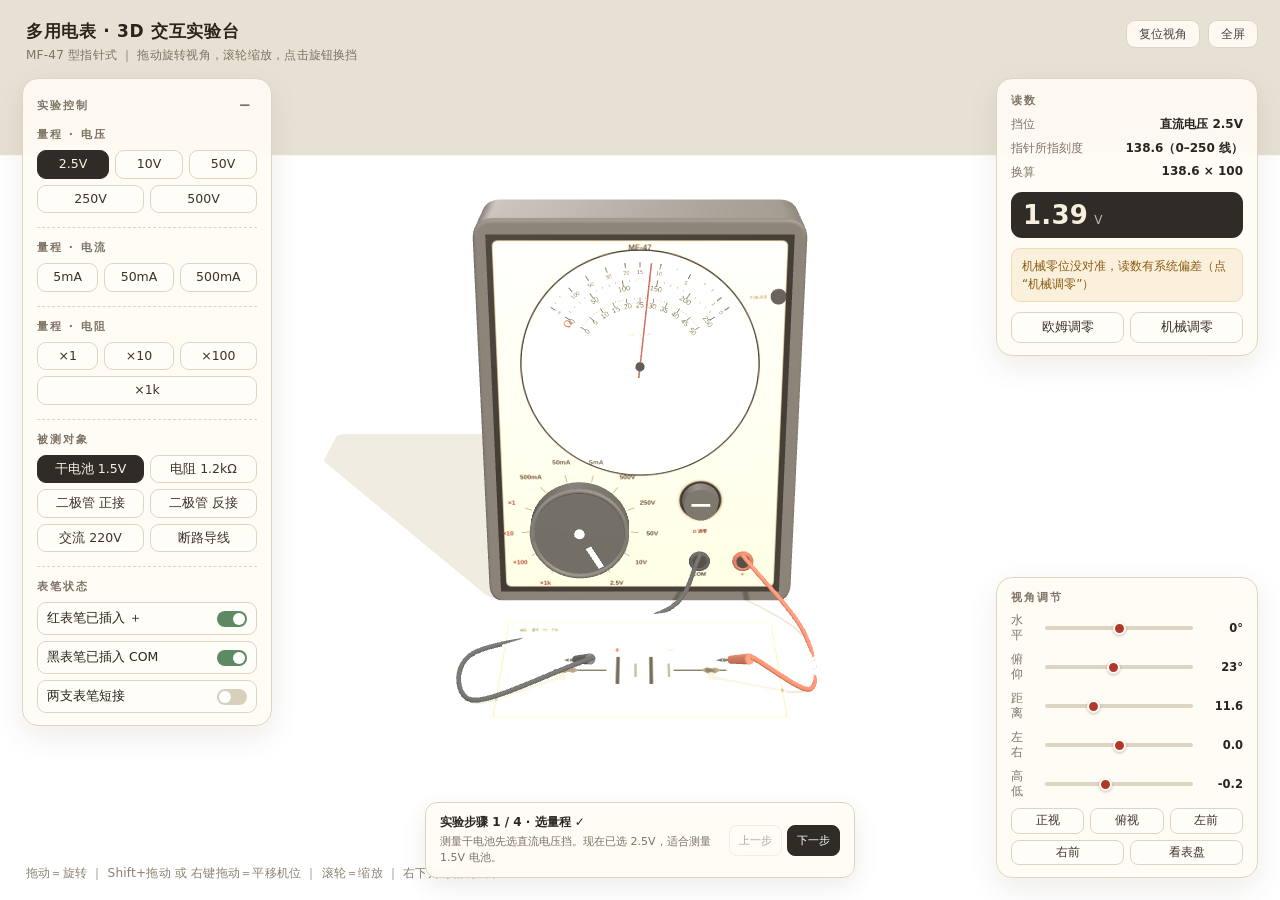
==== projects/multimeter/index.html @ e4dc8e58 "Initialize shared interactive animation workspace" ====
<!DOCTYPE html>
<html lang="zh-CN">
<head>
<meta charset="utf-8">
<meta name="viewport" content="width=device-width,initial-scale=1,viewport-fit=cover">
<title>多用电表 · 3D 交互实验台</title>
<style>
:root{
  --ink:#2a241e; --muted:#7d7264; --line:#ded4c2; --paper:rgba(255,252,245,.9);
  --accent:#b0392c; --blue:#2b5f7e;
  --zh:"Microsoft YaHei","PingFang SC","Hiragino Sans GB",system-ui,sans-serif;
}
*{box-sizing:border-box}
html,body{margin:0;height:100%;overflow:hidden;background:#e9e3d7;font-family:var(--zh);color:var(--ink)}
#scene{position:fixed;inset:0;display:block;touch-action:none}
.hud{position:fixed;left:26px;top:20px;pointer-events:none;z-index:5}
.hud h1{margin:0;font-size:17px;font-weight:600;letter-spacing:.04em}
.hud p{margin:4px 0 0;font-size:12px;color:var(--muted);letter-spacing:.02em}
.panel{position:fixed;top:78px;z-index:6;width:250px;padding:14px 14px 12px;border:1px solid var(--line);
  border-radius:16px;background:var(--paper);backdrop-filter:blur(8px);box-shadow:0 10px 30px rgba(90,72,45,.10)}
.panel.left{left:22px}
.panel.right{right:22px;width:262px}
.panel h2{margin:0 0 8px;font-size:11px;font-weight:600;letter-spacing:.18em;color:var(--muted)}
.panel section+section{margin-top:14px;padding-top:12px;border-top:1px dashed var(--line)}
.grid{display:flex;flex-wrap:wrap;gap:6px}
.grid button{flex:1 1 auto;min-width:52px;padding:7px 6px;border:1px solid var(--line);border-radius:9px;
  background:#fffdf8;color:#3b332b;font:500 12.5px/1 var(--zh);cursor:pointer;transition:background .16s,color .16s,border-color .16s}
.grid button:hover{border-color:#b8a88c}
.grid button:focus-visible,.tg:focus-visible,.act button:focus-visible,.tools button:focus-visible,.presets button:focus-visible{outline:3px solid #b0392c;outline-offset:2px}
.grid button.on{background:#2f2b26;border-color:#2f2b26;color:#f8f3e6}
.grid button.ohm.on{background:#7a2f24;border-color:#7a2f24}
.toggles{display:flex;flex-direction:column;gap:6px}
.tg{display:flex;align-items:center;justify-content:space-between;padding:7px 9px;border:1px solid var(--line);
  border-radius:9px;background:#fffdf8;font-size:12.5px;cursor:pointer}
.tg i{width:30px;height:16px;border-radius:9px;background:#d8cfbd;position:relative;transition:background .18s}
.tg i::after{content:"";position:absolute;left:2px;top:2px;width:12px;height:12px;border-radius:50%;background:#fff;transition:left .18s}
.tg.on i{background:#5d8a63}
.tg.on i::after{left:16px}
.ro{display:flex;flex-direction:column;gap:7px}
.ro .line{display:flex;justify-content:space-between;font-size:12px;color:var(--muted)}
.ro .line b{color:var(--ink);font-weight:600;font-variant-numeric:tabular-nums}
.ro .big{margin-top:4px;padding:10px 12px;border-radius:11px;background:#2f2b26;color:#f7efdd;display:flex;align-items:baseline;gap:6px}
.ro .big span{font:600 26px/1 var(--zh);font-variant-numeric:tabular-nums;letter-spacing:.01em}
.ro .big em{font-style:normal;font-size:12px;opacity:.72}
.status{margin-top:10px;padding:8px 10px;border-radius:9px;font-size:12px;line-height:1.5;
  background:#eef3e9;color:#3f5c34;border:1px solid #d5e0cb}
.status.warn{background:#fbf0dc;color:#8a5b12;border-color:#eedcb5}
.status.bad{background:#fbe9e6;color:#a03225;border-color:#f0cfc9}
.act{margin-top:10px;display:flex;gap:6px}
.act button{flex:1;padding:8px 6px;border:1px solid var(--line);border-radius:9px;background:#fffdf8;
  font:500 12.5px/1 var(--zh);color:#3b332b;cursor:pointer}
.act button:hover{border-color:#b8a88c}
.tools{position:fixed;right:22px;top:20px;z-index:6;display:flex;gap:8px}
.tools button{padding:7px 12px;border:1px solid var(--line);border-radius:9px;background:var(--paper);
  backdrop-filter:blur(8px);font:500 12px/1 var(--zh);color:#4a423a;cursor:pointer}
.tools button:hover{border-color:#b8a88c}
.panel.cam{right:22px;top:auto;bottom:22px;width:262px;padding:12px 14px 12px}
.camrow{display:flex;align-items:center;gap:8px;font-size:11.5px;color:var(--muted);margin-bottom:9px}
.camrow span{width:24px;flex:none;letter-spacing:.04em}
.camrow input{flex:1;-webkit-appearance:none;appearance:none;height:4px;border-radius:3px;
  background:#ded4c2;outline:none;cursor:pointer}
.camrow input::-webkit-slider-thumb{-webkit-appearance:none;width:13px;height:13px;border-radius:50%;
  background:#b0392c;border:2px solid #fffdf8;box-shadow:0 1px 3px rgba(90,72,45,.35);cursor:pointer}
.camrow input::-moz-range-thumb{width:12px;height:12px;border-radius:50%;background:#b0392c;
  border:2px solid #fffdf8;cursor:pointer}
.camrow b{width:40px;text-align:right;color:var(--ink);font-weight:600;font-variant-numeric:tabular-nums}
.presets{display:flex;flex-wrap:wrap;gap:6px}
.presets button{flex:1 1 28%;padding:6px 4px;border:1px solid var(--line);border-radius:8px;
  background:#fffdf8;font:500 11.5px/1 var(--zh);color:#3b332b;cursor:pointer;transition:.15s}
.presets button:hover{border-color:#b8a88c}
.presets button.on{background:#2f2b26;border-color:#2f2b26;color:#f8f3e6}
.hint{position:fixed;left:26px;bottom:18px;z-index:5;font-size:12px;color:#8b8071;letter-spacing:.02em;pointer-events:none}
.toast{position:fixed;left:50%;bottom:64px;transform:translate(-50%,14px);z-index:20;max-width:70vw;
  padding:10px 18px;border-radius:11px;background:rgba(42,36,30,.92);color:#fdf6e7;font-size:13px;
  opacity:0;pointer-events:none;transition:opacity .22s,transform .22s}
.toast.show{opacity:1;transform:translate(-50%,0)}
.lesson{position:fixed;left:50%;bottom:22px;transform:translateX(-50%);z-index:7;width:min(430px,calc(100vw - 560px));min-width:270px;padding:11px 14px;border:1px solid var(--line);border-radius:12px;background:rgba(255,252,245,.94);box-shadow:0 8px 24px rgba(90,72,45,.1);backdrop-filter:blur(8px);display:flex;align-items:center;gap:12px}
.lesson-copy{flex:1;min-width:0}.lesson-copy b{display:block;font-size:12px;margin-bottom:3px}.lesson-copy span{display:block;font-size:11px;line-height:1.45;color:var(--muted)}
.lesson-nav{display:flex;gap:5px;flex:none}.lesson-nav button{border:1px solid var(--line);border-radius:8px;background:#fffdf8;color:var(--ink);padding:7px 9px;font:500 11px var(--zh);cursor:pointer}.lesson-nav button:disabled{opacity:.4;cursor:default}.lesson-nav .lesson-next{background:#2f2b26;color:#fff;border-color:#2f2b26}
.panel.left.collapsed{width:44px;padding:8px}.panel.left.collapsed>section,.panel.left.collapsed .panel-title span{display:none}.panel-title{display:flex;align-items:center;justify-content:space-between;margin-bottom:10px}.panel-title h2{margin:0}.panel-title button{border:0;background:transparent;color:var(--muted);cursor:pointer;padding:3px 6px;font:600 15px var(--zh)}
.tg{user-select:none}.tg:active,.grid button:active,.act button:active,.tools button:active{transform:translateY(1px)}
@media (max-width:1180px){
  .panel{width:212px;padding:12px}
  .panel.right{width:224px}
  .hud p{display:none}
}
@media (max-width:900px){
  .hud{left:12px;top:10px}.hud h1{font-size:14px}.tools{right:10px;top:8px;gap:5px}.tools button{padding:7px 9px}
  .panel.left{display:block;top:52px;left:10px;width:min(205px,56vw);max-height:calc(100dvh - 70px);overflow:auto;padding:10px;background:rgba(255,252,245,.94)}
  .panel.left section+section{margin-top:9px;padding-top:8px}.panel.left .grid{gap:4px}.panel.left .grid button{min-width:44px;padding:7px 4px;font-size:11px}.panel.left .tg{font-size:11px;padding:6px 7px}
  .panel.left.collapsed{width:42px;padding:8px}.panel.left.collapsed .panel-title{margin:0;justify-content:center}
  .panel.right{width:min(210px,54vw);top:auto;bottom:10px;right:10px;padding:10px;background:rgba(255,252,245,.95)}.panel.right .ro{gap:4px}.panel.right .line{font-size:10px}.panel.right .big{padding:8px 10px}.panel.right .big span{font-size:22px}.panel.right .status{font-size:10px;margin-top:6px;padding:6px 8px}.panel.right .act{margin-top:6px}.panel.right .act button{padding:7px 4px;font-size:10px}
  .panel.cam{display:none}.lesson{left:10px;bottom:10px;transform:none;width:calc(100vw - 240px);min-width:0;padding:8px 10px;gap:6px}.lesson-copy span{font-size:10px}.lesson-copy b{font-size:11px}.lesson-nav button{padding:6px 7px;font-size:10px}.hint{display:none}
}
@media (max-width:560px){.lesson{bottom:calc(210px + env(safe-area-inset-bottom));left:10px;width:calc(100vw - 20px)}.panel.right{bottom:10px;right:10px;width:calc(100vw - 20px);max-height:195px;overflow:auto}.panel.left{width:min(190px,53vw);max-height:calc(100dvh - 210px);bottom:auto}.panel.left:not(.collapsed){max-height:calc(100dvh - 230px)}.hud p{display:none}}
</style>
</head>
<body>
<canvas id="scene"></canvas>

<div class="hud">
  <h1>多用电表 · 3D 交互实验台</h1>
  <p>MF-47 型指针式 ｜ 拖动旋转视角，滚轮缩放，点击旋钮换挡</p>
</div>

<div class="tools">
  <button id="btnReset">复位视角</button>
  <button id="btnFull">全屏</button>
</div>

<aside class="panel left">
  <div class="panel-title"><h2>实验控制</h2><button id="btnPanel" type="button" aria-label="收起实验控制" title="收起/展开">−</button></div>
  <section>
    <h2>量程 · 电压</h2>
    <div class="grid" id="gV"></div>
  </section>
  <section>
    <h2>量程 · 电流</h2>
    <div class="grid" id="gA"></div>
  </section>
  <section>
    <h2>量程 · 电阻</h2>
    <div class="grid" id="gR"></div>
  </section>
  <section>
    <h2>被测对象</h2>
    <div class="grid" id="gT"></div>
  </section>
  <section>
    <h2>表笔状态</h2>
    <div class="toggles">
      <div class="tg on" id="tgRed"><span>红表笔已插入 ＋</span><i></i></div>
      <div class="tg on" id="tgBlack"><span>黑表笔已插入 COM</span><i></i></div>
      <div class="tg" id="tgShort"><span>两支表笔短接</span><i></i></div>
    </div>
  </section>
</aside>

<aside class="panel right">
  <h2>读数</h2>
  <div class="ro">
    <div class="line"><span>挡位</span><b id="roRange">—</b></div>
    <div class="line"><span>指针所指刻度</span><b id="roScale">—</b></div>
    <div class="line"><span>换算</span><b id="roCalc">—</b></div>
    <div class="big"><span id="roValue">—</span><em id="roUnit"></em></div>
  </div>
  <div class="status" id="roStatus">请选择量程</div>
  <div class="act">
    <button id="btnOhm">欧姆调零</button>
    <button id="btnMech">机械调零</button>
  </div>
</aside>

<aside class="panel cam" id="camPanel">
  <h2>视角调节</h2>
  <div class="camrow"><span>水平</span><input id="sTheta" type="range" min="-55" max="55" step="1" value="0"><b id="vTheta">0°</b></div>
  <div class="camrow"><span>俯仰</span><input id="sPhi" type="range" min="-4" max="55" step="1" value="23"><b id="vPhi">23°</b></div>
  <div class="camrow"><span>距离</span><input id="sR" type="range" min="5" max="26" step="0.1" value="11.6"><b id="vR">11.6</b></div>
  <div class="camrow"><span>左右</span><input id="sPanX" type="range" min="-6" max="6" step="0.1" value="0"><b id="vPanX">0.0</b></div>
  <div class="camrow"><span>高低</span><input id="sPanY" type="range" min="-3" max="4" step="0.1" value="-0.2"><b id="vPanY">-0.2</b></div>
  <div class="presets">
    <button data-p="front">正视</button>
    <button data-p="top">俯视</button>
    <button data-p="left">左前</button>
    <button data-p="right">右前</button>
    <button data-p="dial">看表盘</button>
  </div>
</aside>

<div class="hint">拖动＝旋转 ｜ Shift+拖动 或 右键拖动＝平移机位 ｜ 滚轮＝缩放 ｜ 右下角可精确调节</div>
<div class="lesson" aria-live="polite"><div class="lesson-copy"><b id="lessonTitle">实验步骤 1 / 4</b><span id="lessonText"></span></div><div class="lesson-nav"><button id="lessonPrev" type="button">上一步</button><button id="lessonNext" class="lesson-next" type="button">下一步</button></div></div>
<div class="toast" id="toast"></div>

<script>
/**
 * @license
 * Copyright 2010-2021 Three.js Authors
 * SPDX-License-Identifier: MIT
 */
!function(t,e){"object"==typeof exports&&"undefined"!=typeof module?e(exports):"function"==typeof define&&define.amd?define(["exports"],e):e((t="undefined"!=typeof globalThis?globalThis:t||self).THREE={})}(this,(function(t){"use strict";const e="128",n=100,i=300,r=301,s=302,a=303,o=304,l=306,c=307,h=1e3,u=1001,d=1002,p=1003,m=1004,f=1005,g=1006,v=1007,y=1008,x=1009,_=1012,w=1014,b=1015,M=1016,S=1020,T=1022,E=1023,A=1026,L=1027,R=33776,C=33777,P=33778,D=33779,I=35840,N=35841,B=35842,z=35843,F=37492,O=37496,H=2300,G=2301,U=2302,k=2400,V=2401,W=2402,j=2500,q=2501,X=3e3,Y=3001,Z=3007,J=3002,Q=3004,K=3005,$=3006,tt=7680,et=35044,nt=35048,it="300 es";class rt{addEventListener(t,e){void 0===this._listeners&&(this._listeners={});const n=this._listeners;void 0===n[t]&&(n[t]=[]),-1===n[t].indexOf(e)&&n[t].push(e)}hasEventListener(t,e){if(void 0===this._listeners)return!1;const n=this._listeners;return void 0!==n[t]&&-1!==n[t].indexOf(e)}removeEventListener(t,e){if(void 0===this._listeners)return;const n=this._listeners[t];if(void 0!==n){const t=n.indexOf(e);-1!==t&&n.splice(t,1)}}dispatchEvent(t){if(void 0===this._listeners)return;const e=this._listeners[t.type];if(void 0!==e){t.target=this;const n=e.slice(0);for(let e=0,i=n.length;e<i;e++)n[e].call(this,t);t.target=null}}}const st=[];for(let t=0;t<256;t++)st[t]=(t<16?"0":"")+t.toString(16);let at=1234567;const ot=Math.PI/180,lt=180/Math.PI;function ct(){const t=4294967295*Math.random()|0,e=4294967295*Math.random()|0,n=4294967295*Math.random()|0,i=4294967295*Math.random()|0;return(st[255&t]+st[t>>8&255]+st[t>>16&255]+st[t>>24&255]+"-"+st[255&e]+st[e>>8&255]+"-"+st[e>>16&15|64]+st[e>>24&255]+"-"+st[63&n|128]+st[n>>8&255]+"-"+st[n>>16&255]+st[n>>24&255]+st[255&i]+st[i>>8&255]+st[i>>16&255]+st[i>>24&255]).toUpperCase()}function ht(t,e,n){return Math.max(e,Math.min(n,t))}function ut(t,e){return(t%e+e)%e}function dt(t,e,n){return(1-n)*t+n*e}function pt(t){return 0==(t&t-1)&&0!==t}function mt(t){return Math.pow(2,Math.ceil(Math.log(t)/Math.LN2))}function ft(t){return Math.pow(2,Math.floor(Math.log(t)/Math.LN2))}var gt=Object.freeze({__proto__:null,DEG2RAD:ot,RAD2DEG:lt,generateUUID:ct,clamp:ht,euclideanModulo:ut,mapLinear:function(t,e,n,i,r){return i+(t-e)*(r-i)/(n-e)},inverseLerp:function(t,e,n){return t!==e?(n-t)/(e-t):0},lerp:dt,damp:function(t,e,n,i){return dt(t,e,1-Math.exp(-n*i))},pingpong:function(t,e=1){return e-Math.abs(ut(t,2*e)-e)},smoothstep:function(t,e,n){return t<=e?0:t>=n?1:(t=(t-e)/(n-e))*t*(3-2*t)},smootherstep:function(t,e,n){return t<=e?0:t>=n?1:(t=(t-e)/(n-e))*t*t*(t*(6*t-15)+10)},randInt:function(t,e){return t+Math.floor(Math.random()*(e-t+1))},randFloat:function(t,e){return t+Math.random()*(e-t)},randFloatSpread:function(t){return t*(.5-Math.random())},seededRandom:function(t){return void 0!==t&&(at=t%2147483647),at=16807*at%2147483647,(at-1)/2147483646},degToRad:function(t){return t*ot},radToDeg:function(t){return t*lt},isPowerOfTwo:pt,ceilPowerOfTwo:mt,floorPowerOfTwo:ft,setQuaternionFromProperEuler:function(t,e,n,i,r){const s=Math.cos,a=Math.sin,o=s(n/2),l=a(n/2),c=s((e+i)/2),h=a((e+i)/2),u=s((e-i)/2),d=a((e-i)/2),p=s((i-e)/2),m=a((i-e)/2);switch(r){case"XYX":t.set(o*h,l*u,l*d,o*c);break;case"YZY":t.set(l*d,o*h,l*u,o*c);break;case"ZXZ":t.set(l*u,l*d,o*h,o*c);break;case"XZX":t.set(o*h,l*m,l*p,o*c);break;case"YXY":t.set(l*p,o*h,l*m,o*c);break;case"ZYZ":t.set(l*m,l*p,o*h,o*c);break;default:console.warn("THREE.MathUtils: .setQuaternionFromProperEuler() encountered an unknown order: "+r)}}});class vt{constructor(t=0,e=0){this.x=t,this.y=e}get width(){return this.x}set width(t){this.x=t}get height(){return this.y}set height(t){this.y=t}set(t,e){return this.x=t,this.y=e,this}setScalar(t){return this.x=t,this.y=t,this}setX(t){return this.x=t,this}setY(t){return this.y=t,this}setComponent(t,e){switch(t){case 0:this.x=e;break;case 1:this.y=e;break;default:throw new Error("index is out of range: "+t)}return this}getComponent(t){switch(t){case 0:return this.x;case 1:return this.y;default:throw new Error("index is out of range: "+t)}}clone(){return new this.constructor(this.x,this.y)}copy(t){return this.x=t.x,this.y=t.y,this}add(t,e){return void 0!==e?(console.warn("THREE.Vector2: .add() now only accepts one argument. Use .addVectors( a, b ) instead."),this.addVectors(t,e)):(this.x+=t.x,this.y+=t.y,this)}addScalar(t){return this.x+=t,this.y+=t,this}addVectors(t,e){return this.x=t.x+e.x,this.y=t.y+e.y,this}addScaledVector(t,e){return this.x+=t.x*e,this.y+=t.y*e,this}sub(t,e){return void 0!==e?(console.warn("THREE.Vector2: .sub() now only accepts one argument. Use .subVectors( a, b ) instead."),this.subVectors(t,e)):(this.x-=t.x,this.y-=t.y,this)}subScalar(t){return this.x-=t,this.y-=t,this}subVectors(t,e){return this.x=t.x-e.x,this.y=t.y-e.y,this}multiply(t){return this.x*=t.x,this.y*=t.y,this}multiplyScalar(t){return this.x*=t,this.y*=t,this}divide(t){return this.x/=t.x,this.y/=t.y,this}divideScalar(t){return this.multiplyScalar(1/t)}applyMatrix3(t){const e=this.x,n=this.y,i=t.elements;return this.x=i[0]*e+i[3]*n+i[6],this.y=i[1]*e+i[4]*n+i[7],this}min(t){return this.x=Math.min(this.x,t.x),this.y=Math.min(this.y,t.y),this}max(t){return this.x=Math.max(this.x,t.x),this.y=Math.max(this.y,t.y),this}clamp(t,e){return this.x=Math.max(t.x,Math.min(e.x,this.x)),this.y=Math.max(t.y,Math.min(e.y,this.y)),this}clampScalar(t,e){return this.x=Math.max(t,Math.min(e,this.x)),this.y=Math.max(t,Math.min(e,this.y)),this}clampLength(t,e){const n=this.length();return this.divideScalar(n||1).multiplyScalar(Math.max(t,Math.min(e,n)))}floor(){return this.x=Math.floor(this.x),this.y=Math.floor(this.y),this}ceil(){return this.x=Math.ceil(this.x),this.y=Math.ceil(this.y),this}round(){return this.x=Math.round(this.x),this.y=Math.round(this.y),this}roundToZero(){return this.x=this.x<0?Math.ceil(this.x):Math.floor(this.x),this.y=this.y<0?Math.ceil(this.y):Math.floor(this.y),this}negate(){return this.x=-this.x,this.y=-this.y,this}dot(t){return this.x*t.x+this.y*t.y}cross(t){return this.x*t.y-this.y*t.x}lengthSq(){return this.x*this.x+this.y*this.y}length(){return Math.sqrt(this.x*this.x+this.y*this.y)}manhattanLength(){return Math.abs(this.x)+Math.abs(this.y)}normalize(){return this.divideScalar(this.length()||1)}angle(){return Math.atan2(-this.y,-this.x)+Math.PI}distanceTo(t){return Math.sqrt(this.distanceToSquared(t))}distanceToSquared(t){const e=this.x-t.x,n=this.y-t.y;return e*e+n*n}manhattanDistanceTo(t){return Math.abs(this.x-t.x)+Math.abs(this.y-t.y)}setLength(t){return this.normalize().multiplyScalar(t)}lerp(t,e){return this.x+=(t.x-this.x)*e,this.y+=(t.y-this.y)*e,this}lerpVectors(t,e,n){return this.x=t.x+(e.x-t.x)*n,this.y=t.y+(e.y-t.y)*n,this}equals(t){return t.x===this.x&&t.y===this.y}fromArray(t,e=0){return this.x=t[e],this.y=t[e+1],this}toArray(t=[],e=0){return t[e]=this.x,t[e+1]=this.y,t}fromBufferAttribute(t,e,n){return void 0!==n&&console.warn("THREE.Vector2: offset has been removed from .fromBufferAttribute()."),this.x=t.getX(e),this.y=t.getY(e),this}rotateAround(t,e){const n=Math.cos(e),i=Math.sin(e),r=this.x-t.x,s=this.y-t.y;return this.x=r*n-s*i+t.x,this.y=r*i+s*n+t.y,this}random(){return this.x=Math.random(),this.y=Math.random(),this}}vt.prototype.isVector2=!0;class yt{constructor(){this.elements=[1,0,0,0,1,0,0,0,1],arguments.length>0&&console.error("THREE.Matrix3: the constructor no longer reads arguments. use .set() instead.")}set(t,e,n,i,r,s,a,o,l){const c=this.elements;return c[0]=t,c[1]=i,c[2]=a,c[3]=e,c[4]=r,c[5]=o,c[6]=n,c[7]=s,c[8]=l,this}identity(){return this.set(1,0,0,0,1,0,0,0,1),this}copy(t){const e=this.elements,n=t.elements;return e[0]=n[0],e[1]=n[1],e[2]=n[2],e[3]=n[3],e[4]=n[4],e[5]=n[5],e[6]=n[6],e[7]=n[7],e[8]=n[8],this}extractBasis(t,e,n){return t.setFromMatrix3Column(this,0),e.setFromMatrix3Column(this,1),n.setFromMatrix3Column(this,2),this}setFromMatrix4(t){const e=t.elements;return this.set(e[0],e[4],e[8],e[1],e[5],e[9],e[2],e[6],e[10]),this}multiply(t){return this.multiplyMatrices(this,t)}premultiply(t){return this.multiplyMatrices(t,this)}multiplyMatrices(t,e){const n=t.elements,i=e.elements,r=this.elements,s=n[0],a=n[3],o=n[6],l=n[1],c=n[4],h=n[7],u=n[2],d=n[5],p=n[8],m=i[0],f=i[3],g=i[6],v=i[1],y=i[4],x=i[7],_=i[2],w=i[5],b=i[8];return r[0]=s*m+a*v+o*_,r[3]=s*f+a*y+o*w,r[6]=s*g+a*x+o*b,r[1]=l*m+c*v+h*_,r[4]=l*f+c*y+h*w,r[7]=l*g+c*x+h*b,r[2]=u*m+d*v+p*_,r[5]=u*f+d*y+p*w,r[8]=u*g+d*x+p*b,this}multiplyScalar(t){const e=this.elements;return e[0]*=t,e[3]*=t,e[6]*=t,e[1]*=t,e[4]*=t,e[7]*=t,e[2]*=t,e[5]*=t,e[8]*=t,this}determinant(){const t=this.elements,e=t[0],n=t[1],i=t[2],r=t[3],s=t[4],a=t[5],o=t[6],l=t[7],c=t[8];return e*s*c-e*a*l-n*r*c+n*a*o+i*r*l-i*s*o}invert(){const t=this.elements,e=t[0],n=t[1],i=t[2],r=t[3],s=t[4],a=t[5],o=t[6],l=t[7],c=t[8],h=c*s-a*l,u=a*o-c*r,d=l*r-s*o,p=e*h+n*u+i*d;if(0===p)return this.set(0,0,0,0,0,0,0,0,0);const m=1/p;return t[0]=h*m,t[1]=(i*l-c*n)*m,t[2]=(a*n-i*s)*m,t[3]=u*m,t[4]=(c*e-i*o)*m,t[5]=(i*r-a*e)*m,t[6]=d*m,t[7]=(n*o-l*e)*m,t[8]=(s*e-n*r)*m,this}transpose(){let t;const e=this.elements;return t=e[1],e[1]=e[3],e[3]=t,t=e[2],e[2]=e[6],e[6]=t,t=e[5],e[5]=e[7],e[7]=t,this}getNormalMatrix(t){return this.setFromMatrix4(t).invert().transpose()}transposeIntoArray(t){const e=this.elements;return t[0]=e[0],t[1]=e[3],t[2]=e[6],t[3]=e[1],t[4]=e[4],t[5]=e[7],t[6]=e[2],t[7]=e[5],t[8]=e[8],this}setUvTransform(t,e,n,i,r,s,a){const o=Math.cos(r),l=Math.sin(r);return this.set(n*o,n*l,-n*(o*s+l*a)+s+t,-i*l,i*o,-i*(-l*s+o*a)+a+e,0,0,1),this}scale(t,e){const n=this.elements;return n[0]*=t,n[3]*=t,n[6]*=t,n[1]*=e,n[4]*=e,n[7]*=e,this}rotate(t){const e=Math.cos(t),n=Math.sin(t),i=this.elements,r=i[0],s=i[3],a=i[6],o=i[1],l=i[4],c=i[7];return i[0]=e*r+n*o,i[3]=e*s+n*l,i[6]=e*a+n*c,i[1]=-n*r+e*o,i[4]=-n*s+e*l,i[7]=-n*a+e*c,this}translate(t,e){const n=this.elements;return n[0]+=t*n[2],n[3]+=t*n[5],n[6]+=t*n[8],n[1]+=e*n[2],n[4]+=e*n[5],n[7]+=e*n[8],this}equals(t){const e=this.elements,n=t.elements;for(let t=0;t<9;t++)if(e[t]!==n[t])return!1;return!0}fromArray(t,e=0){for(let n=0;n<9;n++)this.elements[n]=t[n+e];return this}toArray(t=[],e=0){const n=this.elements;return t[e]=n[0],t[e+1]=n[1],t[e+2]=n[2],t[e+3]=n[3],t[e+4]=n[4],t[e+5]=n[5],t[e+6]=n[6],t[e+7]=n[7],t[e+8]=n[8],t}clone(){return(new this.constructor).fromArray(this.elements)}}let xt;yt.prototype.isMatrix3=!0;class _t{static getDataURL(t){if(/^data:/i.test(t.src))return t.src;if("undefined"==typeof HTMLCanvasElement)return t.src;let e;if(t instanceof HTMLCanvasElement)e=t;else{void 0===xt&&(xt=document.createElementNS("http://www.w3.org/1999/xhtml","canvas")),xt.width=t.width,xt.height=t.height;const n=xt.getContext("2d");t instanceof ImageData?n.putImageData(t,0,0):n.drawImage(t,0,0,t.width,t.height),e=xt}return e.width>2048||e.height>2048?(console.warn("THREE.ImageUtils.getDataURL: Image converted to jpg for performance reasons",t),e.toDataURL("image/jpeg",.6)):e.toDataURL("image/png")}}let wt=0;class bt extends rt{constructor(t=bt.DEFAULT_IMAGE,e=bt.DEFAULT_MAPPING,n=1001,i=1001,r=1006,s=1008,a=1023,o=1009,l=1,c=3e3){super(),Object.defineProperty(this,"id",{value:wt++}),this.uuid=ct(),this.name="",this.image=t,this.mipmaps=[],this.mapping=e,this.wrapS=n,this.wrapT=i,this.magFilter=r,this.minFilter=s,this.anisotropy=l,this.format=a,this.internalFormat=null,this.type=o,this.offset=new vt(0,0),this.repeat=new vt(1,1),this.center=new vt(0,0),this.rotation=0,this.matrixAutoUpdate=!0,this.matrix=new yt,this.generateMipmaps=!0,this.premultiplyAlpha=!1,this.flipY=!0,this.unpackAlignment=4,this.encoding=c,this.version=0,this.onUpdate=null}updateMatrix(){this.matrix.setUvTransform(this.offset.x,this.offset.y,this.repeat.x,this.repeat.y,this.rotation,this.center.x,this.center.y)}clone(){return(new this.constructor).copy(this)}copy(t){return this.name=t.name,this.image=t.image,this.mipmaps=t.mipmaps.slice(0),this.mapping=t.mapping,this.wrapS=t.wrapS,this.wrapT=t.wrapT,this.magFilter=t.magFilter,this.minFilter=t.minFilter,this.anisotropy=t.anisotropy,this.format=t.format,this.internalFormat=t.internalFormat,this.type=t.type,this.offset.copy(t.offset),this.repeat.copy(t.repeat),this.center.copy(t.center),this.rotation=t.rotation,this.matrixAutoUpdate=t.matrixAutoUpdate,this.matrix.copy(t.matrix),this.generateMipmaps=t.generateMipmaps,this.premultiplyAlpha=t.premultiplyAlpha,this.flipY=t.flipY,this.unpackAlignment=t.unpackAlignment,this.encoding=t.encoding,this}toJSON(t){const e=void 0===t||"string"==typeof t;if(!e&&void 0!==t.textures[this.uuid])return t.textures[this.uuid];const n={metadata:{version:4.5,type:"Texture",generator:"Texture.toJSON"},uuid:this.uuid,name:this.name,mapping:this.mapping,repeat:[this.repeat.x,this.repeat.y],offset:[this.offset.x,this.offset.y],center:[this.center.x,this.center.y],rotation:this.rotation,wrap:[this.wrapS,this.wrapT],format:this.format,type:this.type,encoding:this.encoding,minFilter:this.minFilter,magFilter:this.magFilter,anisotropy:this.anisotropy,flipY:this.flipY,premultiplyAlpha:this.premultiplyAlpha,unpackAlignment:this.unpackAlignment};if(void 0!==this.image){const i=this.image;if(void 0===i.uuid&&(i.uuid=ct()),!e&&void 0===t.images[i.uuid]){let e;if(Array.isArray(i)){e=[];for(let t=0,n=i.length;t<n;t++)i[t].isDataTexture?e.push(Mt(i[t].image)):e.push(Mt(i[t]))}else e=Mt(i);t.images[i.uuid]={uuid:i.uuid,url:e}}n.image=i.uuid}return e||(t.textures[this.uuid]=n),n}dispose(){this.dispatchEvent({type:"dispose"})}transformUv(t){if(this.mapping!==i)return t;if(t.applyMatrix3(this.matrix),t.x<0||t.x>1)switch(this.wrapS){case h:t.x=t.x-Math.floor(t.x);break;case u:t.x=t.x<0?0:1;break;case d:1===Math.abs(Math.floor(t.x)%2)?t.x=Math.ceil(t.x)-t.x:t.x=t.x-Math.floor(t.x)}if(t.y<0||t.y>1)switch(this.wrapT){case h:t.y=t.y-Math.floor(t.y);break;case u:t.y=t.y<0?0:1;break;case d:1===Math.abs(Math.floor(t.y)%2)?t.y=Math.ceil(t.y)-t.y:t.y=t.y-Math.floor(t.y)}return this.flipY&&(t.y=1-t.y),t}set needsUpdate(t){!0===t&&this.version++}}function Mt(t){return"undefined"!=typeof HTMLImageElement&&t instanceof HTMLImageElement||"undefined"!=typeof HTMLCanvasElement&&t instanceof HTMLCanvasElement||"undefined"!=typeof ImageBitmap&&t instanceof ImageBitmap?_t.getDataURL(t):t.data?{data:Array.prototype.slice.call(t.data),width:t.width,height:t.height,type:t.data.constructor.name}:(console.warn("THREE.Texture: Unable to serialize Texture."),{})}bt.DEFAULT_IMAGE=void 0,bt.DEFAULT_MAPPING=i,bt.prototype.isTexture=!0;class St{constructor(t=0,e=0,n=0,i=1){this.x=t,this.y=e,this.z=n,this.w=i}get width(){return this.z}set width(t){this.z=t}get height(){return this.w}set height(t){this.w=t}set(t,e,n,i){return this.x=t,this.y=e,this.z=n,this.w=i,this}setScalar(t){return this.x=t,this.y=t,this.z=t,this.w=t,this}setX(t){return this.x=t,this}setY(t){return this.y=t,this}setZ(t){return this.z=t,this}setW(t){return this.w=t,this}setComponent(t,e){switch(t){case 0:this.x=e;break;case 1:this.y=e;break;case 2:this.z=e;break;case 3:this.w=e;break;default:throw new Error("index is out of range: "+t)}return this}getComponent(t){switch(t){case 0:return this.x;case 1:return this.y;case 2:return this.z;case 3:return this.w;default:throw new Error("index is out of range: "+t)}}clone(){return new this.constructor(this.x,this.y,this.z,this.w)}copy(t){return this.x=t.x,this.y=t.y,this.z=t.z,this.w=void 0!==t.w?t.w:1,this}add(t,e){return void 0!==e?(console.warn("THREE.Vector4: .add() now only accepts one argument. Use .addVectors( a, b ) instead."),this.addVectors(t,e)):(this.x+=t.x,this.y+=t.y,this.z+=t.z,this.w+=t.w,this)}addScalar(t){return this.x+=t,this.y+=t,this.z+=t,this.w+=t,this}addVectors(t,e){return this.x=t.x+e.x,this.y=t.y+e.y,this.z=t.z+e.z,this.w=t.w+e.w,this}addScaledVector(t,e){return this.x+=t.x*e,this.y+=t.y*e,this.z+=t.z*e,this.w+=t.w*e,this}sub(t,e){return void 0!==e?(console.warn("THREE.Vector4: .sub() now only accepts one argument. Use .subVectors( a, b ) instead."),this.subVectors(t,e)):(this.x-=t.x,this.y-=t.y,this.z-=t.z,this.w-=t.w,this)}subScalar(t){return this.x-=t,this.y-=t,this.z-=t,this.w-=t,this}subVectors(t,e){return this.x=t.x-e.x,this.y=t.y-e.y,this.z=t.z-e.z,this.w=t.w-e.w,this}multiply(t){return this.x*=t.x,this.y*=t.y,this.z*=t.z,this.w*=t.w,this}multiplyScalar(t){return this.x*=t,this.y*=t,this.z*=t,this.w*=t,this}applyMatrix4(t){const e=this.x,n=this.y,i=this.z,r=this.w,s=t.elements;return this.x=s[0]*e+s[4]*n+s[8]*i+s[12]*r,this.y=s[1]*e+s[5]*n+s[9]*i+s[13]*r,this.z=s[2]*e+s[6]*n+s[10]*i+s[14]*r,this.w=s[3]*e+s[7]*n+s[11]*i+s[15]*r,this}divideScalar(t){return this.multiplyScalar(1/t)}setAxisAngleFromQuaternion(t){this.w=2*Math.acos(t.w);const e=Math.sqrt(1-t.w*t.w);return e<1e-4?(this.x=1,this.y=0,this.z=0):(this.x=t.x/e,this.y=t.y/e,this.z=t.z/e),this}setAxisAngleFromRotationMatrix(t){let e,n,i,r;const s=.01,a=.1,o=t.elements,l=o[0],c=o[4],h=o[8],u=o[1],d=o[5],p=o[9],m=o[2],f=o[6],g=o[10];if(Math.abs(c-u)<s&&Math.abs(h-m)<s&&Math.abs(p-f)<s){if(Math.abs(c+u)<a&&Math.abs(h+m)<a&&Math.abs(p+f)<a&&Math.abs(l+d+g-3)<a)return this.set(1,0,0,0),this;e=Math.PI;const t=(l+1)/2,o=(d+1)/2,v=(g+1)/2,y=(c+u)/4,x=(h+m)/4,_=(p+f)/4;return t>o&&t>v?t<s?(n=0,i=.707106781,r=.707106781):(n=Math.sqrt(t),i=y/n,r=x/n):o>v?o<s?(n=.707106781,i=0,r=.707106781):(i=Math.sqrt(o),n=y/i,r=_/i):v<s?(n=.707106781,i=.707106781,r=0):(r=Math.sqrt(v),n=x/r,i=_/r),this.set(n,i,r,e),this}let v=Math.sqrt((f-p)*(f-p)+(h-m)*(h-m)+(u-c)*(u-c));return Math.abs(v)<.001&&(v=1),this.x=(f-p)/v,this.y=(h-m)/v,this.z=(u-c)/v,this.w=Math.acos((l+d+g-1)/2),this}min(t){return this.x=Math.min(this.x,t.x),this.y=Math.min(this.y,t.y),this.z=Math.min(this.z,t.z),this.w=Math.min(this.w,t.w),this}max(t){return this.x=Math.max(this.x,t.x),this.y=Math.max(this.y,t.y),this.z=Math.max(this.z,t.z),this.w=Math.max(this.w,t.w),this}clamp(t,e){return this.x=Math.max(t.x,Math.min(e.x,this.x)),this.y=Math.max(t.y,Math.min(e.y,this.y)),this.z=Math.max(t.z,Math.min(e.z,this.z)),this.w=Math.max(t.w,Math.min(e.w,this.w)),this}clampScalar(t,e){return this.x=Math.max(t,Math.min(e,this.x)),this.y=Math.max(t,Math.min(e,this.y)),this.z=Math.max(t,Math.min(e,this.z)),this.w=Math.max(t,Math.min(e,this.w)),this}clampLength(t,e){const n=this.length();return this.divideScalar(n||1).multiplyScalar(Math.max(t,Math.min(e,n)))}floor(){return this.x=Math.floor(this.x),this.y=Math.floor(this.y),this.z=Math.floor(this.z),this.w=Math.floor(this.w),this}ceil(){return this.x=Math.ceil(this.x),this.y=Math.ceil(this.y),this.z=Math.ceil(this.z),this.w=Math.ceil(this.w),this}round(){return this.x=Math.round(this.x),this.y=Math.round(this.y),this.z=Math.round(this.z),this.w=Math.round(this.w),this}roundToZero(){return this.x=this.x<0?Math.ceil(this.x):Math.floor(this.x),this.y=this.y<0?Math.ceil(this.y):Math.floor(this.y),this.z=this.z<0?Math.ceil(this.z):Math.floor(this.z),this.w=this.w<0?Math.ceil(this.w):Math.floor(this.w),this}negate(){return this.x=-this.x,this.y=-this.y,this.z=-this.z,this.w=-this.w,this}dot(t){return this.x*t.x+this.y*t.y+this.z*t.z+this.w*t.w}lengthSq(){return this.x*this.x+this.y*this.y+this.z*this.z+this.w*this.w}length(){return Math.sqrt(this.x*this.x+this.y*this.y+this.z*this.z+this.w*this.w)}manhattanLength(){return Math.abs(this.x)+Math.abs(this.y)+Math.abs(this.z)+Math.abs(this.w)}normalize(){return this.divideScalar(this.length()||1)}setLength(t){return this.normalize().multiplyScalar(t)}lerp(t,e){return this.x+=(t.x-this.x)*e,this.y+=(t.y-this.y)*e,this.z+=(t.z-this.z)*e,this.w+=(t.w-this.w)*e,this}lerpVectors(t,e,n){return this.x=t.x+(e.x-t.x)*n,this.y=t.y+(e.y-t.y)*n,this.z=t.z+(e.z-t.z)*n,this.w=t.w+(e.w-t.w)*n,this}equals(t){return t.x===this.x&&t.y===this.y&&t.z===this.z&&t.w===this.w}fromArray(t,e=0){return this.x=t[e],this.y=t[e+1],this.z=t[e+2],this.w=t[e+3],this}toArray(t=[],e=0){return t[e]=this.x,t[e+1]=this.y,t[e+2]=this.z,t[e+3]=this.w,t}fromBufferAttribute(t,e,n){return void 0!==n&&console.warn("THREE.Vector4: offset has been removed from .fromBufferAttribute()."),this.x=t.getX(e),this.y=t.getY(e),this.z=t.getZ(e),this.w=t.getW(e),this}random(){return this.x=Math.random(),this.y=Math.random(),this.z=Math.random(),this.w=Math.random(),this}}St.prototype.isVector4=!0;class Tt extends rt{constructor(t,e,n){super(),this.width=t,this.height=e,this.depth=1,this.scissor=new St(0,0,t,e),this.scissorTest=!1,this.viewport=new St(0,0,t,e),n=n||{},this.texture=new bt(void 0,n.mapping,n.wrapS,n.wrapT,n.magFilter,n.minFilter,n.format,n.type,n.anisotropy,n.encoding),this.texture.image={},this.texture.image.width=t,this.texture.image.height=e,this.texture.image.depth=1,this.texture.generateMipmaps=void 0!==n.generateMipmaps&&n.generateMipmaps,this.texture.minFilter=void 0!==n.minFilter?n.minFilter:g,this.depthBuffer=void 0===n.depthBuffer||n.depthBuffer,this.stencilBuffer=void 0!==n.stencilBuffer&&n.stencilBuffer,this.depthTexture=void 0!==n.depthTexture?n.depthTexture:null}setTexture(t){t.image={width:this.width,height:this.height,depth:this.depth},this.texture=t}setSize(t,e,n=1){this.width===t&&this.height===e&&this.depth===n||(this.width=t,this.height=e,this.depth=n,this.texture.image.width=t,this.texture.image.height=e,this.texture.image.depth=n,this.dispose()),this.viewport.set(0,0,t,e),this.scissor.set(0,0,t,e)}clone(){return(new this.constructor).copy(this)}copy(t){return this.width=t.width,this.height=t.height,this.depth=t.depth,this.viewport.copy(t.viewport),this.texture=t.texture.clone(),this.depthBuffer=t.depthBuffer,this.stencilBuffer=t.stencilBuffer,this.depthTexture=t.depthTexture,this}dispose(){this.dispatchEvent({type:"dispose"})}}Tt.prototype.isWebGLRenderTarget=!0;class Et extends Tt{constructor(t,e,n){super(t,e,n),this.samples=4}copy(t){return super.copy.call(this,t),this.samples=t.samples,this}}Et.prototype.isWebGLMultisampleRenderTarget=!0;class At{constructor(t=0,e=0,n=0,i=1){this._x=t,this._y=e,this._z=n,this._w=i}static slerp(t,e,n,i){return console.warn("THREE.Quaternion: Static .slerp() has been deprecated. Use qm.slerpQuaternions( qa, qb, t ) instead."),n.slerpQuaternions(t,e,i)}static slerpFlat(t,e,n,i,r,s,a){let o=n[i+0],l=n[i+1],c=n[i+2],h=n[i+3];const u=r[s+0],d=r[s+1],p=r[s+2],m=r[s+3];if(0===a)return t[e+0]=o,t[e+1]=l,t[e+2]=c,void(t[e+3]=h);if(1===a)return t[e+0]=u,t[e+1]=d,t[e+2]=p,void(t[e+3]=m);if(h!==m||o!==u||l!==d||c!==p){let t=1-a;const e=o*u+l*d+c*p+h*m,n=e>=0?1:-1,i=1-e*e;if(i>Number.EPSILON){const r=Math.sqrt(i),s=Math.atan2(r,e*n);t=Math.sin(t*s)/r,a=Math.sin(a*s)/r}const r=a*n;if(o=o*t+u*r,l=l*t+d*r,c=c*t+p*r,h=h*t+m*r,t===1-a){const t=1/Math.sqrt(o*o+l*l+c*c+h*h);o*=t,l*=t,c*=t,h*=t}}t[e]=o,t[e+1]=l,t[e+2]=c,t[e+3]=h}static multiplyQuaternionsFlat(t,e,n,i,r,s){const a=n[i],o=n[i+1],l=n[i+2],c=n[i+3],h=r[s],u=r[s+1],d=r[s+2],p=r[s+3];return t[e]=a*p+c*h+o*d-l*u,t[e+1]=o*p+c*u+l*h-a*d,t[e+2]=l*p+c*d+a*u-o*h,t[e+3]=c*p-a*h-o*u-l*d,t}get x(){return this._x}set x(t){this._x=t,this._onChangeCallback()}get y(){return this._y}set y(t){this._y=t,this._onChangeCallback()}get z(){return this._z}set z(t){this._z=t,this._onChangeCallback()}get w(){return this._w}set w(t){this._w=t,this._onChangeCallback()}set(t,e,n,i){return this._x=t,this._y=e,this._z=n,this._w=i,this._onChangeCallback(),this}clone(){return new this.constructor(this._x,this._y,this._z,this._w)}copy(t){return this._x=t.x,this._y=t.y,this._z=t.z,this._w=t.w,this._onChangeCallback(),this}setFromEuler(t,e){if(!t||!t.isEuler)throw new Error("THREE.Quaternion: .setFromEuler() now expects an Euler rotation rather than a Vector3 and order.");const n=t._x,i=t._y,r=t._z,s=t._order,a=Math.cos,o=Math.sin,l=a(n/2),c=a(i/2),h=a(r/2),u=o(n/2),d=o(i/2),p=o(r/2);switch(s){case"XYZ":this._x=u*c*h+l*d*p,this._y=l*d*h-u*c*p,this._z=l*c*p+u*d*h,this._w=l*c*h-u*d*p;break;case"YXZ":this._x=u*c*h+l*d*p,this._y=l*d*h-u*c*p,this._z=l*c*p-u*d*h,this._w=l*c*h+u*d*p;break;case"ZXY":this._x=u*c*h-l*d*p,this._y=l*d*h+u*c*p,this._z=l*c*p+u*d*h,this._w=l*c*h-u*d*p;break;case"ZYX":this._x=u*c*h-l*d*p,this._y=l*d*h+u*c*p,this._z=l*c*p-u*d*h,this._w=l*c*h+u*d*p;break;case"YZX":this._x=u*c*h+l*d*p,this._y=l*d*h+u*c*p,this._z=l*c*p-u*d*h,this._w=l*c*h-u*d*p;break;case"XZY":this._x=u*c*h-l*d*p,this._y=l*d*h-u*c*p,this._z=l*c*p+u*d*h,this._w=l*c*h+u*d*p;break;default:console.warn("THREE.Quaternion: .setFromEuler() encountered an unknown order: "+s)}return!1!==e&&this._onChangeCallback(),this}setFromAxisAngle(t,e){const n=e/2,i=Math.sin(n);return this._x=t.x*i,this._y=t.y*i,this._z=t.z*i,this._w=Math.cos(n),this._onChangeCallback(),this}setFromRotationMatrix(t){const e=t.elements,n=e[0],i=e[4],r=e[8],s=e[1],a=e[5],o=e[9],l=e[2],c=e[6],h=e[10],u=n+a+h;if(u>0){const t=.5/Math.sqrt(u+1);this._w=.25/t,this._x=(c-o)*t,this._y=(r-l)*t,this._z=(s-i)*t}else if(n>a&&n>h){const t=2*Math.sqrt(1+n-a-h);this._w=(c-o)/t,this._x=.25*t,this._y=(i+s)/t,this._z=(r+l)/t}else if(a>h){const t=2*Math.sqrt(1+a-n-h);this._w=(r-l)/t,this._x=(i+s)/t,this._y=.25*t,this._z=(o+c)/t}else{const t=2*Math.sqrt(1+h-n-a);this._w=(s-i)/t,this._x=(r+l)/t,this._y=(o+c)/t,this._z=.25*t}return this._onChangeCallback(),this}setFromUnitVectors(t,e){let n=t.dot(e)+1;return n<Number.EPSILON?(n=0,Math.abs(t.x)>Math.abs(t.z)?(this._x=-t.y,this._y=t.x,this._z=0,this._w=n):(this._x=0,this._y=-t.z,this._z=t.y,this._w=n)):(this._x=t.y*e.z-t.z*e.y,this._y=t.z*e.x-t.x*e.z,this._z=t.x*e.y-t.y*e.x,this._w=n),this.normalize()}angleTo(t){return 2*Math.acos(Math.abs(ht(this.dot(t),-1,1)))}rotateTowards(t,e){const n=this.angleTo(t);if(0===n)return this;const i=Math.min(1,e/n);return this.slerp(t,i),this}identity(){return this.set(0,0,0,1)}invert(){return this.conjugate()}conjugate(){return this._x*=-1,this._y*=-1,this._z*=-1,this._onChangeCallback(),this}dot(t){return this._x*t._x+this._y*t._y+this._z*t._z+this._w*t._w}lengthSq(){return this._x*this._x+this._y*this._y+this._z*this._z+this._w*this._w}length(){return Math.sqrt(this._x*this._x+this._y*this._y+this._z*this._z+this._w*this._w)}normalize(){let t=this.length();return 0===t?(this._x=0,this._y=0,this._z=0,this._w=1):(t=1/t,this._x=this._x*t,this._y=this._y*t,this._z=this._z*t,this._w=this._w*t),this._onChangeCallback(),this}multiply(t,e){return void 0!==e?(console.warn("THREE.Quaternion: .multiply() now only accepts one argument. Use .multiplyQuaternions( a, b ) instead."),this.multiplyQuaternions(t,e)):this.multiplyQuaternions(this,t)}premultiply(t){return this.multiplyQuaternions(t,this)}multiplyQuaternions(t,e){const n=t._x,i=t._y,r=t._z,s=t._w,a=e._x,o=e._y,l=e._z,c=e._w;return this._x=n*c+s*a+i*l-r*o,this._y=i*c+s*o+r*a-n*l,this._z=r*c+s*l+n*o-i*a,this._w=s*c-n*a-i*o-r*l,this._onChangeCallback(),this}slerp(t,e){if(0===e)return this;if(1===e)return this.copy(t);const n=this._x,i=this._y,r=this._z,s=this._w;let a=s*t._w+n*t._x+i*t._y+r*t._z;if(a<0?(this._w=-t._w,this._x=-t._x,this._y=-t._y,this._z=-t._z,a=-a):this.copy(t),a>=1)return this._w=s,this._x=n,this._y=i,this._z=r,this;const o=1-a*a;if(o<=Number.EPSILON){const t=1-e;return this._w=t*s+e*this._w,this._x=t*n+e*this._x,this._y=t*i+e*this._y,this._z=t*r+e*this._z,this.normalize(),this._onChangeCallback(),this}const l=Math.sqrt(o),c=Math.atan2(l,a),h=Math.sin((1-e)*c)/l,u=Math.sin(e*c)/l;return this._w=s*h+this._w*u,this._x=n*h+this._x*u,this._y=i*h+this._y*u,this._z=r*h+this._z*u,this._onChangeCallback(),this}slerpQuaternions(t,e,n){this.copy(t).slerp(e,n)}equals(t){return t._x===this._x&&t._y===this._y&&t._z===this._z&&t._w===this._w}fromArray(t,e=0){return this._x=t[e],this._y=t[e+1],this._z=t[e+2],this._w=t[e+3],this._onChangeCallback(),this}toArray(t=[],e=0){return t[e]=this._x,t[e+1]=this._y,t[e+2]=this._z,t[e+3]=this._w,t}fromBufferAttribute(t,e){return this._x=t.getX(e),this._y=t.getY(e),this._z=t.getZ(e),this._w=t.getW(e),this}_onChange(t){return this._onChangeCallback=t,this}_onChangeCallback(){}}At.prototype.isQuaternion=!0;class Lt{constructor(t=0,e=0,n=0){this.x=t,this.y=e,this.z=n}set(t,e,n){return void 0===n&&(n=this.z),this.x=t,this.y=e,this.z=n,this}setScalar(t){return this.x=t,this.y=t,this.z=t,this}setX(t){return this.x=t,this}setY(t){return this.y=t,this}setZ(t){return this.z=t,this}setComponent(t,e){switch(t){case 0:this.x=e;break;case 1:this.y=e;break;case 2:this.z=e;break;default:throw new Error("index is out of range: "+t)}return this}getComponent(t){switch(t){case 0:return this.x;case 1:return this.y;case 2:return this.z;default:throw new Error("index is out of range: "+t)}}clone(){return new this.constructor(this.x,this.y,this.z)}copy(t){return this.x=t.x,this.y=t.y,this.z=t.z,this}add(t,e){return void 0!==e?(console.warn("THREE.Vector3: .add() now only accepts one argument. Use .addVectors( a, b ) instead."),this.addVectors(t,e)):(this.x+=t.x,this.y+=t.y,this.z+=t.z,this)}addScalar(t){return this.x+=t,this.y+=t,this.z+=t,this}addVectors(t,e){return this.x=t.x+e.x,this.y=t.y+e.y,this.z=t.z+e.z,this}addScaledVector(t,e){return this.x+=t.x*e,this.y+=t.y*e,this.z+=t.z*e,this}sub(t,e){return void 0!==e?(console.warn("THREE.Vector3: .sub() now only accepts one argument. Use .subVectors( a, b ) instead."),this.subVectors(t,e)):(this.x-=t.x,this.y-=t.y,this.z-=t.z,this)}subScalar(t){return this.x-=t,this.y-=t,this.z-=t,this}subVectors(t,e){return this.x=t.x-e.x,this.y=t.y-e.y,this.z=t.z-e.z,this}multiply(t,e){return void 0!==e?(console.warn("THREE.Vector3: .multiply() now only accepts one argument. Use .multiplyVectors( a, b ) instead."),this.multiplyVectors(t,e)):(this.x*=t.x,this.y*=t.y,this.z*=t.z,this)}multiplyScalar(t){return this.x*=t,this.y*=t,this.z*=t,this}multiplyVectors(t,e){return this.x=t.x*e.x,this.y=t.y*e.y,this.z=t.z*e.z,this}applyEuler(t){return t&&t.isEuler||console.error("THREE.Vector3: .applyEuler() now expects an Euler rotation rather than a Vector3 and order."),this.applyQuaternion(Ct.setFromEuler(t))}applyAxisAngle(t,e){return this.applyQuaternion(Ct.setFromAxisAngle(t,e))}applyMatrix3(t){const e=this.x,n=this.y,i=this.z,r=t.elements;return this.x=r[0]*e+r[3]*n+r[6]*i,this.y=r[1]*e+r[4]*n+r[7]*i,this.z=r[2]*e+r[5]*n+r[8]*i,this}applyNormalMatrix(t){return this.applyMatrix3(t).normalize()}applyMatrix4(t){const e=this.x,n=this.y,i=this.z,r=t.elements,s=1/(r[3]*e+r[7]*n+r[11]*i+r[15]);return this.x=(r[0]*e+r[4]*n+r[8]*i+r[12])*s,this.y=(r[1]*e+r[5]*n+r[9]*i+r[13])*s,this.z=(r[2]*e+r[6]*n+r[10]*i+r[14])*s,this}applyQuaternion(t){const e=this.x,n=this.y,i=this.z,r=t.x,s=t.y,a=t.z,o=t.w,l=o*e+s*i-a*n,c=o*n+a*e-r*i,h=o*i+r*n-s*e,u=-r*e-s*n-a*i;return this.x=l*o+u*-r+c*-a-h*-s,this.y=c*o+u*-s+h*-r-l*-a,this.z=h*o+u*-a+l*-s-c*-r,this}project(t){return this.applyMatrix4(t.matrixWorldInverse).applyMatrix4(t.projectionMatrix)}unproject(t){return this.applyMatrix4(t.projectionMatrixInverse).applyMatrix4(t.matrixWorld)}transformDirection(t){const e=this.x,n=this.y,i=this.z,r=t.elements;return this.x=r[0]*e+r[4]*n+r[8]*i,this.y=r[1]*e+r[5]*n+r[9]*i,this.z=r[2]*e+r[6]*n+r[10]*i,this.normalize()}divide(t){return this.x/=t.x,this.y/=t.y,this.z/=t.z,this}divideScalar(t){return this.multiplyScalar(1/t)}min(t){return this.x=Math.min(this.x,t.x),this.y=Math.min(this.y,t.y),this.z=Math.min(this.z,t.z),this}max(t){return this.x=Math.max(this.x,t.x),this.y=Math.max(this.y,t.y),this.z=Math.max(this.z,t.z),this}clamp(t,e){return this.x=Math.max(t.x,Math.min(e.x,this.x)),this.y=Math.max(t.y,Math.min(e.y,this.y)),this.z=Math.max(t.z,Math.min(e.z,this.z)),this}clampScalar(t,e){return this.x=Math.max(t,Math.min(e,this.x)),this.y=Math.max(t,Math.min(e,this.y)),this.z=Math.max(t,Math.min(e,this.z)),this}clampLength(t,e){const n=this.length();return this.divideScalar(n||1).multiplyScalar(Math.max(t,Math.min(e,n)))}floor(){return this.x=Math.floor(this.x),this.y=Math.floor(this.y),this.z=Math.floor(this.z),this}ceil(){return this.x=Math.ceil(this.x),this.y=Math.ceil(this.y),this.z=Math.ceil(this.z),this}round(){return this.x=Math.round(this.x),this.y=Math.round(this.y),this.z=Math.round(this.z),this}roundToZero(){return this.x=this.x<0?Math.ceil(this.x):Math.floor(this.x),this.y=this.y<0?Math.ceil(this.y):Math.floor(this.y),this.z=this.z<0?Math.ceil(this.z):Math.floor(this.z),this}negate(){return this.x=-this.x,this.y=-this.y,this.z=-this.z,this}dot(t){return this.x*t.x+this.y*t.y+this.z*t.z}lengthSq(){return this.x*this.x+this.y*this.y+this.z*this.z}length(){return Math.sqrt(this.x*this.x+this.y*this.y+this.z*this.z)}manhattanLength(){return Math.abs(this.x)+Math.abs(this.y)+Math.abs(this.z)}normalize(){return this.divideScalar(this.length()||1)}setLength(t){return this.normalize().multiplyScalar(t)}lerp(t,e){return this.x+=(t.x-this.x)*e,this.y+=(t.y-this.y)*e,this.z+=(t.z-this.z)*e,this}lerpVectors(t,e,n){return this.x=t.x+(e.x-t.x)*n,this.y=t.y+(e.y-t.y)*n,this.z=t.z+(e.z-t.z)*n,this}cross(t,e){return void 0!==e?(console.warn("THREE.Vector3: .cross() now only accepts one argument. Use .crossVectors( a, b ) instead."),this.crossVectors(t,e)):this.crossVectors(this,t)}crossVectors(t,e){const n=t.x,i=t.y,r=t.z,s=e.x,a=e.y,o=e.z;return this.x=i*o-r*a,this.y=r*s-n*o,this.z=n*a-i*s,this}projectOnVector(t){const e=t.lengthSq();if(0===e)return this.set(0,0,0);const n=t.dot(this)/e;return this.copy(t).multiplyScalar(n)}projectOnPlane(t){return Rt.copy(this).projectOnVector(t),this.sub(Rt)}reflect(t){return this.sub(Rt.copy(t).multiplyScalar(2*this.dot(t)))}angleTo(t){const e=Math.sqrt(this.lengthSq()*t.lengthSq());if(0===e)return Math.PI/2;const n=this.dot(t)/e;return Math.acos(ht(n,-1,1))}distanceTo(t){return Math.sqrt(this.distanceToSquared(t))}distanceToSquared(t){const e=this.x-t.x,n=this.y-t.y,i=this.z-t.z;return e*e+n*n+i*i}manhattanDistanceTo(t){return Math.abs(this.x-t.x)+Math.abs(this.y-t.y)+Math.abs(this.z-t.z)}setFromSpherical(t){return this.setFromSphericalCoords(t.radius,t.phi,t.theta)}setFromSphericalCoords(t,e,n){const i=Math.sin(e)*t;return this.x=i*Math.sin(n),this.y=Math.cos(e)*t,this.z=i*Math.cos(n),this}setFromCylindrical(t){return this.setFromCylindricalCoords(t.radius,t.theta,t.y)}setFromCylindricalCoords(t,e,n){return this.x=t*Math.sin(e),this.y=n,this.z=t*Math.cos(e),this}setFromMatrixPosition(t){const e=t.elements;return this.x=e[12],this.y=e[13],this.z=e[14],this}setFromMatrixScale(t){const e=this.setFromMatrixColumn(t,0).length(),n=this.setFromMatrixColumn(t,1).length(),i=this.setFromMatrixColumn(t,2).length();return this.x=e,this.y=n,this.z=i,this}setFromMatrixColumn(t,e){return this.fromArray(t.elements,4*e)}setFromMatrix3Column(t,e){return this.fromArray(t.elements,3*e)}equals(t){return t.x===this.x&&t.y===this.y&&t.z===this.z}fromArray(t,e=0){return this.x=t[e],this.y=t[e+1],this.z=t[e+2],this}toArray(t=[],e=0){return t[e]=this.x,t[e+1]=this.y,t[e+2]=this.z,t}fromBufferAttribute(t,e,n){return void 0!==n&&console.warn("THREE.Vector3: offset has been removed from .fromBufferAttribute()."),this.x=t.getX(e),this.y=t.getY(e),this.z=t.getZ(e),this}random(){return this.x=Math.random(),this.y=Math.random(),this.z=Math.random(),this}}Lt.prototype.isVector3=!0;const Rt=new Lt,Ct=new At;class Pt{constructor(t=new Lt(1/0,1/0,1/0),e=new Lt(-1/0,-1/0,-1/0)){this.min=t,this.max=e}set(t,e){return this.min.copy(t),this.max.copy(e),this}setFromArray(t){let e=1/0,n=1/0,i=1/0,r=-1/0,s=-1/0,a=-1/0;for(let o=0,l=t.length;o<l;o+=3){const l=t[o],c=t[o+1],h=t[o+2];l<e&&(e=l),c<n&&(n=c),h<i&&(i=h),l>r&&(r=l),c>s&&(s=c),h>a&&(a=h)}return this.min.set(e,n,i),this.max.set(r,s,a),this}setFromBufferAttribute(t){let e=1/0,n=1/0,i=1/0,r=-1/0,s=-1/0,a=-1/0;for(let o=0,l=t.count;o<l;o++){const l=t.getX(o),c=t.getY(o),h=t.getZ(o);l<e&&(e=l),c<n&&(n=c),h<i&&(i=h),l>r&&(r=l),c>s&&(s=c),h>a&&(a=h)}return this.min.set(e,n,i),this.max.set(r,s,a),this}setFromPoints(t){this.makeEmpty();for(let e=0,n=t.length;e<n;e++)this.expandByPoint(t[e]);return this}setFromCenterAndSize(t,e){const n=It.copy(e).multiplyScalar(.5);return this.min.copy(t).sub(n),this.max.copy(t).add(n),this}setFromObject(t){return this.makeEmpty(),this.expandByObject(t)}clone(){return(new this.constructor).copy(this)}copy(t){return this.min.copy(t.min),this.max.copy(t.max),this}makeEmpty(){return this.min.x=this.min.y=this.min.z=1/0,this.max.x=this.max.y=this.max.z=-1/0,this}isEmpty(){return this.max.x<this.min.x||this.max.y<this.min.y||this.max.z<this.min.z}getCenter(t){return void 0===t&&(console.warn("THREE.Box3: .getCenter() target is now required"),t=new Lt),this.isEmpty()?t.set(0,0,0):t.addVectors(this.min,this.max).multiplyScalar(.5)}getSize(t){return void 0===t&&(console.warn("THREE.Box3: .getSize() target is now required"),t=new Lt),this.isEmpty()?t.set(0,0,0):t.subVectors(this.max,this.min)}expandByPoint(t){return this.min.min(t),this.max.max(t),this}expandByVector(t){return this.min.sub(t),this.max.add(t),this}expandByScalar(t){return this.min.addScalar(-t),this.max.addScalar(t),this}expandByObject(t){t.updateWorldMatrix(!1,!1);const e=t.geometry;void 0!==e&&(null===e.boundingBox&&e.computeBoundingBox(),Nt.copy(e.boundingBox),Nt.applyMatrix4(t.matrixWorld),this.union(Nt));const n=t.children;for(let t=0,e=n.length;t<e;t++)this.expandByObject(n[t]);return this}containsPoint(t){return!(t.x<this.min.x||t.x>this.max.x||t.y<this.min.y||t.y>this.max.y||t.z<this.min.z||t.z>this.max.z)}containsBox(t){return this.min.x<=t.min.x&&t.max.x<=this.max.x&&this.min.y<=t.min.y&&t.max.y<=this.max.y&&this.min.z<=t.min.z&&t.max.z<=this.max.z}getParameter(t,e){return void 0===e&&(console.warn("THREE.Box3: .getParameter() target is now required"),e=new Lt),e.set((t.x-this.min.x)/(this.max.x-this.min.x),(t.y-this.min.y)/(this.max.y-this.min.y),(t.z-this.min.z)/(this.max.z-this.min.z))}intersectsBox(t){return!(t.max.x<this.min.x||t.min.x>this.max.x||t.max.y<this.min.y||t.min.y>this.max.y||t.max.z<this.min.z||t.min.z>this.max.z)}intersectsSphere(t){return this.clampPoint(t.center,It),It.distanceToSquared(t.center)<=t.radius*t.radius}intersectsPlane(t){let e,n;return t.normal.x>0?(e=t.normal.x*this.min.x,n=t.normal.x*this.max.x):(e=t.normal.x*this.max.x,n=t.normal.x*this.min.x),t.normal.y>0?(e+=t.normal.y*this.min.y,n+=t.normal.y*this.max.y):(e+=t.normal.y*this.max.y,n+=t.normal.y*this.min.y),t.normal.z>0?(e+=t.normal.z*this.min.z,n+=t.normal.z*this.max.z):(e+=t.normal.z*this.max.z,n+=t.normal.z*this.min.z),e<=-t.constant&&n>=-t.constant}intersectsTriangle(t){if(this.isEmpty())return!1;this.getCenter(Ut),kt.subVectors(this.max,Ut),Bt.subVectors(t.a,Ut),zt.subVectors(t.b,Ut),Ft.subVectors(t.c,Ut),Ot.subVectors(zt,Bt),Ht.subVectors(Ft,zt),Gt.subVectors(Bt,Ft);let e=[0,-Ot.z,Ot.y,0,-Ht.z,Ht.y,0,-Gt.z,Gt.y,Ot.z,0,-Ot.x,Ht.z,0,-Ht.x,Gt.z,0,-Gt.x,-Ot.y,Ot.x,0,-Ht.y,Ht.x,0,-Gt.y,Gt.x,0];return!!jt(e,Bt,zt,Ft,kt)&&(e=[1,0,0,0,1,0,0,0,1],!!jt(e,Bt,zt,Ft,kt)&&(Vt.crossVectors(Ot,Ht),e=[Vt.x,Vt.y,Vt.z],jt(e,Bt,zt,Ft,kt)))}clampPoint(t,e){return void 0===e&&(console.warn("THREE.Box3: .clampPoint() target is now required"),e=new Lt),e.copy(t).clamp(this.min,this.max)}distanceToPoint(t){return It.copy(t).clamp(this.min,this.max).sub(t).length()}getBoundingSphere(t){return void 0===t&&console.error("THREE.Box3: .getBoundingSphere() target is now required"),this.getCenter(t.center),t.radius=.5*this.getSize(It).length(),t}intersect(t){return this.min.max(t.min),this.max.min(t.max),this.isEmpty()&&this.makeEmpty(),this}union(t){return this.min.min(t.min),this.max.max(t.max),this}applyMatrix4(t){return this.isEmpty()||(Dt[0].set(this.min.x,this.min.y,this.min.z).applyMatrix4(t),Dt[1].set(this.min.x,this.min.y,this.max.z).applyMatrix4(t),Dt[2].set(this.min.x,this.max.y,this.min.z).applyMatrix4(t),Dt[3].set(this.min.x,this.max.y,this.max.z).applyMatrix4(t),Dt[4].set(this.max.x,this.min.y,this.min.z).applyMatrix4(t),Dt[5].set(this.max.x,this.min.y,this.max.z).applyMatrix4(t),Dt[6].set(this.max.x,this.max.y,this.min.z).applyMatrix4(t),Dt[7].set(this.max.x,this.max.y,this.max.z).applyMatrix4(t),this.setFromPoints(Dt)),this}translate(t){return this.min.add(t),this.max.add(t),this}equals(t){return t.min.equals(this.min)&&t.max.equals(this.max)}}Pt.prototype.isBox3=!0;const Dt=[new Lt,new Lt,new Lt,new Lt,new Lt,new Lt,new Lt,new Lt],It=new Lt,Nt=new Pt,Bt=new Lt,zt=new Lt,Ft=new Lt,Ot=new Lt,Ht=new Lt,Gt=new Lt,Ut=new Lt,kt=new Lt,Vt=new Lt,Wt=new Lt;function jt(t,e,n,i,r){for(let s=0,a=t.length-3;s<=a;s+=3){Wt.fromArray(t,s);const a=r.x*Math.abs(Wt.x)+r.y*Math.abs(Wt.y)+r.z*Math.abs(Wt.z),o=e.dot(Wt),l=n.dot(Wt),c=i.dot(Wt);if(Math.max(-Math.max(o,l,c),Math.min(o,l,c))>a)return!1}return!0}const qt=new Pt,Xt=new Lt,Yt=new Lt,Zt=new Lt;class Jt{constructor(t=new Lt,e=-1){this.center=t,this.radius=e}set(t,e){return this.center.copy(t),this.radius=e,this}setFromPoints(t,e){const n=this.center;void 0!==e?n.copy(e):qt.setFromPoints(t).getCenter(n);let i=0;for(let e=0,r=t.length;e<r;e++)i=Math.max(i,n.distanceToSquared(t[e]));return this.radius=Math.sqrt(i),this}copy(t){return this.center.copy(t.center),this.radius=t.radius,this}isEmpty(){return this.radius<0}makeEmpty(){return this.center.set(0,0,0),this.radius=-1,this}containsPoint(t){return t.distanceToSquared(this.center)<=this.radius*this.radius}distanceToPoint(t){return t.distanceTo(this.center)-this.radius}intersectsSphere(t){const e=this.radius+t.radius;return t.center.distanceToSquared(this.center)<=e*e}intersectsBox(t){return t.intersectsSphere(this)}intersectsPlane(t){return Math.abs(t.distanceToPoint(this.center))<=this.radius}clampPoint(t,e){const n=this.center.distanceToSquared(t);return void 0===e&&(console.warn("THREE.Sphere: .clampPoint() target is now required"),e=new Lt),e.copy(t),n>this.radius*this.radius&&(e.sub(this.center).normalize(),e.multiplyScalar(this.radius).add(this.center)),e}getBoundingBox(t){return void 0===t&&(console.warn("THREE.Sphere: .getBoundingBox() target is now required"),t=new Pt),this.isEmpty()?(t.makeEmpty(),t):(t.set(this.center,this.center),t.expandByScalar(this.radius),t)}applyMatrix4(t){return this.center.applyMatrix4(t),this.radius=this.radius*t.getMaxScaleOnAxis(),this}translate(t){return this.center.add(t),this}expandByPoint(t){Zt.subVectors(t,this.center);const e=Zt.lengthSq();if(e>this.radius*this.radius){const t=Math.sqrt(e),n=.5*(t-this.radius);this.center.add(Zt.multiplyScalar(n/t)),this.radius+=n}return this}union(t){return Yt.subVectors(t.center,this.center).normalize().multiplyScalar(t.radius),this.expandByPoint(Xt.copy(t.center).add(Yt)),this.expandByPoint(Xt.copy(t.center).sub(Yt)),this}equals(t){return t.center.equals(this.center)&&t.radius===this.radius}clone(){return(new this.constructor).copy(this)}}const Qt=new Lt,Kt=new Lt,$t=new Lt,te=new Lt,ee=new Lt,ne=new Lt,ie=new Lt;class re{constructor(t=new Lt,e=new Lt(0,0,-1)){this.origin=t,this.direction=e}set(t,e){return this.origin.copy(t),this.direction.copy(e),this}copy(t){return this.origin.copy(t.origin),this.direction.copy(t.direction),this}at(t,e){return void 0===e&&(console.warn("THREE.Ray: .at() target is now required"),e=new Lt),e.copy(this.direction).multiplyScalar(t).add(this.origin)}lookAt(t){return this.direction.copy(t).sub(this.origin).normalize(),this}recast(t){return this.origin.copy(this.at(t,Qt)),this}closestPointToPoint(t,e){void 0===e&&(console.warn("THREE.Ray: .closestPointToPoint() target is now required"),e=new Lt),e.subVectors(t,this.origin);const n=e.dot(this.direction);return n<0?e.copy(this.origin):e.copy(this.direction).multiplyScalar(n).add(this.origin)}distanceToPoint(t){return Math.sqrt(this.distanceSqToPoint(t))}distanceSqToPoint(t){const e=Qt.subVectors(t,this.origin).dot(this.direction);return e<0?this.origin.distanceToSquared(t):(Qt.copy(this.direction).multiplyScalar(e).add(this.origin),Qt.distanceToSquared(t))}distanceSqToSegment(t,e,n,i){Kt.copy(t).add(e).multiplyScalar(.5),$t.copy(e).sub(t).normalize(),te.copy(this.origin).sub(Kt);const r=.5*t.distanceTo(e),s=-this.direction.dot($t),a=te.dot(this.direction),o=-te.dot($t),l=te.lengthSq(),c=Math.abs(1-s*s);let h,u,d,p;if(c>0)if(h=s*o-a,u=s*a-o,p=r*c,h>=0)if(u>=-p)if(u<=p){const t=1/c;h*=t,u*=t,d=h*(h+s*u+2*a)+u*(s*h+u+2*o)+l}else u=r,h=Math.max(0,-(s*u+a)),d=-h*h+u*(u+2*o)+l;else u=-r,h=Math.max(0,-(s*u+a)),d=-h*h+u*(u+2*o)+l;else u<=-p?(h=Math.max(0,-(-s*r+a)),u=h>0?-r:Math.min(Math.max(-r,-o),r),d=-h*h+u*(u+2*o)+l):u<=p?(h=0,u=Math.min(Math.max(-r,-o),r),d=u*(u+2*o)+l):(h=Math.max(0,-(s*r+a)),u=h>0?r:Math.min(Math.max(-r,-o),r),d=-h*h+u*(u+2*o)+l);else u=s>0?-r:r,h=Math.max(0,-(s*u+a)),d=-h*h+u*(u+2*o)+l;return n&&n.copy(this.direction).multiplyScalar(h).add(this.origin),i&&i.copy($t).multiplyScalar(u).add(Kt),d}intersectSphere(t,e){Qt.subVectors(t.center,this.origin);const n=Qt.dot(this.direction),i=Qt.dot(Qt)-n*n,r=t.radius*t.radius;if(i>r)return null;const s=Math.sqrt(r-i),a=n-s,o=n+s;return a<0&&o<0?null:a<0?this.at(o,e):this.at(a,e)}intersectsSphere(t){return this.distanceSqToPoint(t.center)<=t.radius*t.radius}distanceToPlane(t){const e=t.normal.dot(this.direction);if(0===e)return 0===t.distanceToPoint(this.origin)?0:null;const n=-(this.origin.dot(t.normal)+t.constant)/e;return n>=0?n:null}intersectPlane(t,e){const n=this.distanceToPlane(t);return null===n?null:this.at(n,e)}intersectsPlane(t){const e=t.distanceToPoint(this.origin);if(0===e)return!0;return t.normal.dot(this.direction)*e<0}intersectBox(t,e){let n,i,r,s,a,o;const l=1/this.direction.x,c=1/this.direction.y,h=1/this.direction.z,u=this.origin;return l>=0?(n=(t.min.x-u.x)*l,i=(t.max.x-u.x)*l):(n=(t.max.x-u.x)*l,i=(t.min.x-u.x)*l),c>=0?(r=(t.min.y-u.y)*c,s=(t.max.y-u.y)*c):(r=(t.max.y-u.y)*c,s=(t.min.y-u.y)*c),n>s||r>i?null:((r>n||n!=n)&&(n=r),(s<i||i!=i)&&(i=s),h>=0?(a=(t.min.z-u.z)*h,o=(t.max.z-u.z)*h):(a=(t.max.z-u.z)*h,o=(t.min.z-u.z)*h),n>o||a>i?null:((a>n||n!=n)&&(n=a),(o<i||i!=i)&&(i=o),i<0?null:this.at(n>=0?n:i,e)))}intersectsBox(t){return null!==this.intersectBox(t,Qt)}intersectTriangle(t,e,n,i,r){ee.subVectors(e,t),ne.subVectors(n,t),ie.crossVectors(ee,ne);let s,a=this.direction.dot(ie);if(a>0){if(i)return null;s=1}else{if(!(a<0))return null;s=-1,a=-a}te.subVectors(this.origin,t);const o=s*this.direction.dot(ne.crossVectors(te,ne));if(o<0)return null;const l=s*this.direction.dot(ee.cross(te));if(l<0)return null;if(o+l>a)return null;const c=-s*te.dot(ie);return c<0?null:this.at(c/a,r)}applyMatrix4(t){return this.origin.applyMatrix4(t),this.direction.transformDirection(t),this}equals(t){return t.origin.equals(this.origin)&&t.direction.equals(this.direction)}clone(){return(new this.constructor).copy(this)}}class se{constructor(){this.elements=[1,0,0,0,0,1,0,0,0,0,1,0,0,0,0,1],arguments.length>0&&console.error("THREE.Matrix4: the constructor no longer reads arguments. use .set() instead.")}set(t,e,n,i,r,s,a,o,l,c,h,u,d,p,m,f){const g=this.elements;return g[0]=t,g[4]=e,g[8]=n,g[12]=i,g[1]=r,g[5]=s,g[9]=a,g[13]=o,g[2]=l,g[6]=c,g[10]=h,g[14]=u,g[3]=d,g[7]=p,g[11]=m,g[15]=f,this}identity(){return this.set(1,0,0,0,0,1,0,0,0,0,1,0,0,0,0,1),this}clone(){return(new se).fromArray(this.elements)}copy(t){const e=this.elements,n=t.elements;return e[0]=n[0],e[1]=n[1],e[2]=n[2],e[3]=n[3],e[4]=n[4],e[5]=n[5],e[6]=n[6],e[7]=n[7],e[8]=n[8],e[9]=n[9],e[10]=n[10],e[11]=n[11],e[12]=n[12],e[13]=n[13],e[14]=n[14],e[15]=n[15],this}copyPosition(t){const e=this.elements,n=t.elements;return e[12]=n[12],e[13]=n[13],e[14]=n[14],this}setFromMatrix3(t){const e=t.elements;return this.set(e[0],e[3],e[6],0,e[1],e[4],e[7],0,e[2],e[5],e[8],0,0,0,0,1),this}extractBasis(t,e,n){return t.setFromMatrixColumn(this,0),e.setFromMatrixColumn(this,1),n.setFromMatrixColumn(this,2),this}makeBasis(t,e,n){return this.set(t.x,e.x,n.x,0,t.y,e.y,n.y,0,t.z,e.z,n.z,0,0,0,0,1),this}extractRotation(t){const e=this.elements,n=t.elements,i=1/ae.setFromMatrixColumn(t,0).length(),r=1/ae.setFromMatrixColumn(t,1).length(),s=1/ae.setFromMatrixColumn(t,2).length();return e[0]=n[0]*i,e[1]=n[1]*i,e[2]=n[2]*i,e[3]=0,e[4]=n[4]*r,e[5]=n[5]*r,e[6]=n[6]*r,e[7]=0,e[8]=n[8]*s,e[9]=n[9]*s,e[10]=n[10]*s,e[11]=0,e[12]=0,e[13]=0,e[14]=0,e[15]=1,this}makeRotationFromEuler(t){t&&t.isEuler||console.error("THREE.Matrix4: .makeRotationFromEuler() now expects a Euler rotation rather than a Vector3 and order.");const e=this.elements,n=t.x,i=t.y,r=t.z,s=Math.cos(n),a=Math.sin(n),o=Math.cos(i),l=Math.sin(i),c=Math.cos(r),h=Math.sin(r);if("XYZ"===t.order){const t=s*c,n=s*h,i=a*c,r=a*h;e[0]=o*c,e[4]=-o*h,e[8]=l,e[1]=n+i*l,e[5]=t-r*l,e[9]=-a*o,e[2]=r-t*l,e[6]=i+n*l,e[10]=s*o}else if("YXZ"===t.order){const t=o*c,n=o*h,i=l*c,r=l*h;e[0]=t+r*a,e[4]=i*a-n,e[8]=s*l,e[1]=s*h,e[5]=s*c,e[9]=-a,e[2]=n*a-i,e[6]=r+t*a,e[10]=s*o}else if("ZXY"===t.order){const t=o*c,n=o*h,i=l*c,r=l*h;e[0]=t-r*a,e[4]=-s*h,e[8]=i+n*a,e[1]=n+i*a,e[5]=s*c,e[9]=r-t*a,e[2]=-s*l,e[6]=a,e[10]=s*o}else if("ZYX"===t.order){const t=s*c,n=s*h,i=a*c,r=a*h;e[0]=o*c,e[4]=i*l-n,e[8]=t*l+r,e[1]=o*h,e[5]=r*l+t,e[9]=n*l-i,e[2]=-l,e[6]=a*o,e[10]=s*o}else if("YZX"===t.order){const t=s*o,n=s*l,i=a*o,r=a*l;e[0]=o*c,e[4]=r-t*h,e[8]=i*h+n,e[1]=h,e[5]=s*c,e[9]=-a*c,e[2]=-l*c,e[6]=n*h+i,e[10]=t-r*h}else if("XZY"===t.order){const t=s*o,n=s*l,i=a*o,r=a*l;e[0]=o*c,e[4]=-h,e[8]=l*c,e[1]=t*h+r,e[5]=s*c,e[9]=n*h-i,e[2]=i*h-n,e[6]=a*c,e[10]=r*h+t}return e[3]=0,e[7]=0,e[11]=0,e[12]=0,e[13]=0,e[14]=0,e[15]=1,this}makeRotationFromQuaternion(t){return this.compose(le,t,ce)}lookAt(t,e,n){const i=this.elements;return de.subVectors(t,e),0===de.lengthSq()&&(de.z=1),de.normalize(),he.crossVectors(n,de),0===he.lengthSq()&&(1===Math.abs(n.z)?de.x+=1e-4:de.z+=1e-4,de.normalize(),he.crossVectors(n,de)),he.normalize(),ue.crossVectors(de,he),i[0]=he.x,i[4]=ue.x,i[8]=de.x,i[1]=he.y,i[5]=ue.y,i[9]=de.y,i[2]=he.z,i[6]=ue.z,i[10]=de.z,this}multiply(t,e){return void 0!==e?(console.warn("THREE.Matrix4: .multiply() now only accepts one argument. Use .multiplyMatrices( a, b ) instead."),this.multiplyMatrices(t,e)):this.multiplyMatrices(this,t)}premultiply(t){return this.multiplyMatrices(t,this)}multiplyMatrices(t,e){const n=t.elements,i=e.elements,r=this.elements,s=n[0],a=n[4],o=n[8],l=n[12],c=n[1],h=n[5],u=n[9],d=n[13],p=n[2],m=n[6],f=n[10],g=n[14],v=n[3],y=n[7],x=n[11],_=n[15],w=i[0],b=i[4],M=i[8],S=i[12],T=i[1],E=i[5],A=i[9],L=i[13],R=i[2],C=i[6],P=i[10],D=i[14],I=i[3],N=i[7],B=i[11],z=i[15];return r[0]=s*w+a*T+o*R+l*I,r[4]=s*b+a*E+o*C+l*N,r[8]=s*M+a*A+o*P+l*B,r[12]=s*S+a*L+o*D+l*z,r[1]=c*w+h*T+u*R+d*I,r[5]=c*b+h*E+u*C+d*N,r[9]=c*M+h*A+u*P+d*B,r[13]=c*S+h*L+u*D+d*z,r[2]=p*w+m*T+f*R+g*I,r[6]=p*b+m*E+f*C+g*N,r[10]=p*M+m*A+f*P+g*B,r[14]=p*S+m*L+f*D+g*z,r[3]=v*w+y*T+x*R+_*I,r[7]=v*b+y*E+x*C+_*N,r[11]=v*M+y*A+x*P+_*B,r[15]=v*S+y*L+x*D+_*z,this}multiplyScalar(t){const e=this.elements;return e[0]*=t,e[4]*=t,e[8]*=t,e[12]*=t,e[1]*=t,e[5]*=t,e[9]*=t,e[13]*=t,e[2]*=t,e[6]*=t,e[10]*=t,e[14]*=t,e[3]*=t,e[7]*=t,e[11]*=t,e[15]*=t,this}determinant(){const t=this.elements,e=t[0],n=t[4],i=t[8],r=t[12],s=t[1],a=t[5],o=t[9],l=t[13],c=t[2],h=t[6],u=t[10],d=t[14];return t[3]*(+r*o*h-i*l*h-r*a*u+n*l*u+i*a*d-n*o*d)+t[7]*(+e*o*d-e*l*u+r*s*u-i*s*d+i*l*c-r*o*c)+t[11]*(+e*l*h-e*a*d-r*s*h+n*s*d+r*a*c-n*l*c)+t[15]*(-i*a*c-e*o*h+e*a*u+i*s*h-n*s*u+n*o*c)}transpose(){const t=this.elements;let e;return e=t[1],t[1]=t[4],t[4]=e,e=t[2],t[2]=t[8],t[8]=e,e=t[6],t[6]=t[9],t[9]=e,e=t[3],t[3]=t[12],t[12]=e,e=t[7],t[7]=t[13],t[13]=e,e=t[11],t[11]=t[14],t[14]=e,this}setPosition(t,e,n){const i=this.elements;return t.isVector3?(i[12]=t.x,i[13]=t.y,i[14]=t.z):(i[12]=t,i[13]=e,i[14]=n),this}invert(){const t=this.elements,e=t[0],n=t[1],i=t[2],r=t[3],s=t[4],a=t[5],o=t[6],l=t[7],c=t[8],h=t[9],u=t[10],d=t[11],p=t[12],m=t[13],f=t[14],g=t[15],v=h*f*l-m*u*l+m*o*d-a*f*d-h*o*g+a*u*g,y=p*u*l-c*f*l-p*o*d+s*f*d+c*o*g-s*u*g,x=c*m*l-p*h*l+p*a*d-s*m*d-c*a*g+s*h*g,_=p*h*o-c*m*o-p*a*u+s*m*u+c*a*f-s*h*f,w=e*v+n*y+i*x+r*_;if(0===w)return this.set(0,0,0,0,0,0,0,0,0,0,0,0,0,0,0,0);const b=1/w;return t[0]=v*b,t[1]=(m*u*r-h*f*r-m*i*d+n*f*d+h*i*g-n*u*g)*b,t[2]=(a*f*r-m*o*r+m*i*l-n*f*l-a*i*g+n*o*g)*b,t[3]=(h*o*r-a*u*r-h*i*l+n*u*l+a*i*d-n*o*d)*b,t[4]=y*b,t[5]=(c*f*r-p*u*r+p*i*d-e*f*d-c*i*g+e*u*g)*b,t[6]=(p*o*r-s*f*r-p*i*l+e*f*l+s*i*g-e*o*g)*b,t[7]=(s*u*r-c*o*r+c*i*l-e*u*l-s*i*d+e*o*d)*b,t[8]=x*b,t[9]=(p*h*r-c*m*r-p*n*d+e*m*d+c*n*g-e*h*g)*b,t[10]=(s*m*r-p*a*r+p*n*l-e*m*l-s*n*g+e*a*g)*b,t[11]=(c*a*r-s*h*r-c*n*l+e*h*l+s*n*d-e*a*d)*b,t[12]=_*b,t[13]=(c*m*i-p*h*i+p*n*u-e*m*u-c*n*f+e*h*f)*b,t[14]=(p*a*i-s*m*i-p*n*o+e*m*o+s*n*f-e*a*f)*b,t[15]=(s*h*i-c*a*i+c*n*o-e*h*o-s*n*u+e*a*u)*b,this}scale(t){const e=this.elements,n=t.x,i=t.y,r=t.z;return e[0]*=n,e[4]*=i,e[8]*=r,e[1]*=n,e[5]*=i,e[9]*=r,e[2]*=n,e[6]*=i,e[10]*=r,e[3]*=n,e[7]*=i,e[11]*=r,this}getMaxScaleOnAxis(){const t=this.elements,e=t[0]*t[0]+t[1]*t[1]+t[2]*t[2],n=t[4]*t[4]+t[5]*t[5]+t[6]*t[6],i=t[8]*t[8]+t[9]*t[9]+t[10]*t[10];return Math.sqrt(Math.max(e,n,i))}makeTranslation(t,e,n){return this.set(1,0,0,t,0,1,0,e,0,0,1,n,0,0,0,1),this}makeRotationX(t){const e=Math.cos(t),n=Math.sin(t);return this.set(1,0,0,0,0,e,-n,0,0,n,e,0,0,0,0,1),this}makeRotationY(t){const e=Math.cos(t),n=Math.sin(t);return this.set(e,0,n,0,0,1,0,0,-n,0,e,0,0,0,0,1),this}makeRotationZ(t){const e=Math.cos(t),n=Math.sin(t);return this.set(e,-n,0,0,n,e,0,0,0,0,1,0,0,0,0,1),this}makeRotationAxis(t,e){const n=Math.cos(e),i=Math.sin(e),r=1-n,s=t.x,a=t.y,o=t.z,l=r*s,c=r*a;return this.set(l*s+n,l*a-i*o,l*o+i*a,0,l*a+i*o,c*a+n,c*o-i*s,0,l*o-i*a,c*o+i*s,r*o*o+n,0,0,0,0,1),this}makeScale(t,e,n){return this.set(t,0,0,0,0,e,0,0,0,0,n,0,0,0,0,1),this}makeShear(t,e,n){return this.set(1,e,n,0,t,1,n,0,t,e,1,0,0,0,0,1),this}compose(t,e,n){const i=this.elements,r=e._x,s=e._y,a=e._z,o=e._w,l=r+r,c=s+s,h=a+a,u=r*l,d=r*c,p=r*h,m=s*c,f=s*h,g=a*h,v=o*l,y=o*c,x=o*h,_=n.x,w=n.y,b=n.z;return i[0]=(1-(m+g))*_,i[1]=(d+x)*_,i[2]=(p-y)*_,i[3]=0,i[4]=(d-x)*w,i[5]=(1-(u+g))*w,i[6]=(f+v)*w,i[7]=0,i[8]=(p+y)*b,i[9]=(f-v)*b,i[10]=(1-(u+m))*b,i[11]=0,i[12]=t.x,i[13]=t.y,i[14]=t.z,i[15]=1,this}decompose(t,e,n){const i=this.elements;let r=ae.set(i[0],i[1],i[2]).length();const s=ae.set(i[4],i[5],i[6]).length(),a=ae.set(i[8],i[9],i[10]).length();this.determinant()<0&&(r=-r),t.x=i[12],t.y=i[13],t.z=i[14],oe.copy(this);const o=1/r,l=1/s,c=1/a;return oe.elements[0]*=o,oe.elements[1]*=o,oe.elements[2]*=o,oe.elements[4]*=l,oe.elements[5]*=l,oe.elements[6]*=l,oe.elements[8]*=c,oe.elements[9]*=c,oe.elements[10]*=c,e.setFromRotationMatrix(oe),n.x=r,n.y=s,n.z=a,this}makePerspective(t,e,n,i,r,s){void 0===s&&console.warn("THREE.Matrix4: .makePerspective() has been redefined and has a new signature. Please check the docs.");const a=this.elements,o=2*r/(e-t),l=2*r/(n-i),c=(e+t)/(e-t),h=(n+i)/(n-i),u=-(s+r)/(s-r),d=-2*s*r/(s-r);return a[0]=o,a[4]=0,a[8]=c,a[12]=0,a[1]=0,a[5]=l,a[9]=h,a[13]=0,a[2]=0,a[6]=0,a[10]=u,a[14]=d,a[3]=0,a[7]=0,a[11]=-1,a[15]=0,this}makeOrthographic(t,e,n,i,r,s){const a=this.elements,o=1/(e-t),l=1/(n-i),c=1/(s-r),h=(e+t)*o,u=(n+i)*l,d=(s+r)*c;return a[0]=2*o,a[4]=0,a[8]=0,a[12]=-h,a[1]=0,a[5]=2*l,a[9]=0,a[13]=-u,a[2]=0,a[6]=0,a[10]=-2*c,a[14]=-d,a[3]=0,a[7]=0,a[11]=0,a[15]=1,this}equals(t){const e=this.elements,n=t.elements;for(let t=0;t<16;t++)if(e[t]!==n[t])return!1;return!0}fromArray(t,e=0){for(let n=0;n<16;n++)this.elements[n]=t[n+e];return this}toArray(t=[],e=0){const n=this.elements;return t[e]=n[0],t[e+1]=n[1],t[e+2]=n[2],t[e+3]=n[3],t[e+4]=n[4],t[e+5]=n[5],t[e+6]=n[6],t[e+7]=n[7],t[e+8]=n[8],t[e+9]=n[9],t[e+10]=n[10],t[e+11]=n[11],t[e+12]=n[12],t[e+13]=n[13],t[e+14]=n[14],t[e+15]=n[15],t}}se.prototype.isMatrix4=!0;const ae=new Lt,oe=new se,le=new Lt(0,0,0),ce=new Lt(1,1,1),he=new Lt,ue=new Lt,de=new Lt,pe=new se,me=new At;class fe{constructor(t=0,e=0,n=0,i=fe.DefaultOrder){this._x=t,this._y=e,this._z=n,this._order=i}get x(){return this._x}set x(t){this._x=t,this._onChangeCallback()}get y(){return this._y}set y(t){this._y=t,this._onChangeCallback()}get z(){return this._z}set z(t){this._z=t,this._onChangeCallback()}get order(){return this._order}set order(t){this._order=t,this._onChangeCallback()}set(t,e,n,i){return this._x=t,this._y=e,this._z=n,this._order=i||this._order,this._onChangeCallback(),this}clone(){return new this.constructor(this._x,this._y,this._z,this._order)}copy(t){return this._x=t._x,this._y=t._y,this._z=t._z,this._order=t._order,this._onChangeCallback(),this}setFromRotationMatrix(t,e,n){const i=t.elements,r=i[0],s=i[4],a=i[8],o=i[1],l=i[5],c=i[9],h=i[2],u=i[6],d=i[10];switch(e=e||this._order){case"XYZ":this._y=Math.asin(ht(a,-1,1)),Math.abs(a)<.9999999?(this._x=Math.atan2(-c,d),this._z=Math.atan2(-s,r)):(this._x=Math.atan2(u,l),this._z=0);break;case"YXZ":this._x=Math.asin(-ht(c,-1,1)),Math.abs(c)<.9999999?(this._y=Math.atan2(a,d),this._z=Math.atan2(o,l)):(this._y=Math.atan2(-h,r),this._z=0);break;case"ZXY":this._x=Math.asin(ht(u,-1,1)),Math.abs(u)<.9999999?(this._y=Math.atan2(-h,d),this._z=Math.atan2(-s,l)):(this._y=0,this._z=Math.atan2(o,r));break;case"ZYX":this._y=Math.asin(-ht(h,-1,1)),Math.abs(h)<.9999999?(this._x=Math.atan2(u,d),this._z=Math.atan2(o,r)):(this._x=0,this._z=Math.atan2(-s,l));break;case"YZX":this._z=Math.asin(ht(o,-1,1)),Math.abs(o)<.9999999?(this._x=Math.atan2(-c,l),this._y=Math.atan2(-h,r)):(this._x=0,this._y=Math.atan2(a,d));break;case"XZY":this._z=Math.asin(-ht(s,-1,1)),Math.abs(s)<.9999999?(this._x=Math.atan2(u,l),this._y=Math.atan2(a,r)):(this._x=Math.atan2(-c,d),this._y=0);break;default:console.warn("THREE.Euler: .setFromRotationMatrix() encountered an unknown order: "+e)}return this._order=e,!1!==n&&this._onChangeCallback(),this}setFromQuaternion(t,e,n){return pe.makeRotationFromQuaternion(t),this.setFromRotationMatrix(pe,e,n)}setFromVector3(t,e){return this.set(t.x,t.y,t.z,e||this._order)}reorder(t){return me.setFromEuler(this),this.setFromQuaternion(me,t)}equals(t){return t._x===this._x&&t._y===this._y&&t._z===this._z&&t._order===this._order}fromArray(t){return this._x=t[0],this._y=t[1],this._z=t[2],void 0!==t[3]&&(this._order=t[3]),this._onChangeCallback(),this}toArray(t=[],e=0){return t[e]=this._x,t[e+1]=this._y,t[e+2]=this._z,t[e+3]=this._order,t}toVector3(t){return t?t.set(this._x,this._y,this._z):new Lt(this._x,this._y,this._z)}_onChange(t){return this._onChangeCallback=t,this}_onChangeCallback(){}}fe.prototype.isEuler=!0,fe.DefaultOrder="XYZ",fe.RotationOrders=["XYZ","YZX","ZXY","XZY","YXZ","ZYX"];class ge{constructor(){this.mask=1}set(t){this.mask=1<<t|0}enable(t){this.mask|=1<<t|0}enableAll(){this.mask=-1}toggle(t){this.mask^=1<<t|0}disable(t){this.mask&=~(1<<t|0)}disableAll(){this.mask=0}test(t){return 0!=(this.mask&t.mask)}}let ve=0;const ye=new Lt,xe=new At,_e=new se,we=new Lt,be=new Lt,Me=new Lt,Se=new At,Te=new Lt(1,0,0),Ee=new Lt(0,1,0),Ae=new Lt(0,0,1),Le={type:"added"},Re={type:"removed"};class Ce extends rt{constructor(){super(),Object.defineProperty(this,"id",{value:ve++}),this.uuid=ct(),this.name="",this.type="Object3D",this.parent=null,this.children=[],this.up=Ce.DefaultUp.clone();const t=new Lt,e=new fe,n=new At,i=new Lt(1,1,1);e._onChange((function(){n.setFromEuler(e,!1)})),n._onChange((function(){e.setFromQuaternion(n,void 0,!1)})),Object.defineProperties(this,{position:{configurable:!0,enumerable:!0,value:t},rotation:{configurable:!0,enumerable:!0,value:e},quaternion:{configurable:!0,enumerable:!0,value:n},scale:{configurable:!0,enumerable:!0,value:i},modelViewMatrix:{value:new se},normalMatrix:{value:new yt}}),this.matrix=new se,this.matrixWorld=new se,this.matrixAutoUpdate=Ce.DefaultMatrixAutoUpdate,this.matrixWorldNeedsUpdate=!1,this.layers=new ge,this.visible=!0,this.castShadow=!1,this.receiveShadow=!1,this.frustumCulled=!0,this.renderOrder=0,this.animations=[],this.userData={}}onBeforeRender(){}onAfterRender(){}applyMatrix4(t){this.matrixAutoUpdate&&this.updateMatrix(),this.matrix.premultiply(t),this.matrix.decompose(this.position,this.quaternion,this.scale)}applyQuaternion(t){return this.quaternion.premultiply(t),this}setRotationFromAxisAngle(t,e){this.quaternion.setFromAxisAngle(t,e)}setRotationFromEuler(t){this.quaternion.setFromEuler(t,!0)}setRotationFromMatrix(t){this.quaternion.setFromRotationMatrix(t)}setRotationFromQuaternion(t){this.quaternion.copy(t)}rotateOnAxis(t,e){return xe.setFromAxisAngle(t,e),this.quaternion.multiply(xe),this}rotateOnWorldAxis(t,e){return xe.setFromAxisAngle(t,e),this.quaternion.premultiply(xe),this}rotateX(t){return this.rotateOnAxis(Te,t)}rotateY(t){return this.rotateOnAxis(Ee,t)}rotateZ(t){return this.rotateOnAxis(Ae,t)}translateOnAxis(t,e){return ye.copy(t).applyQuaternion(this.quaternion),this.position.add(ye.multiplyScalar(e)),this}translateX(t){return this.translateOnAxis(Te,t)}translateY(t){return this.translateOnAxis(Ee,t)}translateZ(t){return this.translateOnAxis(Ae,t)}localToWorld(t){return t.applyMatrix4(this.matrixWorld)}worldToLocal(t){return t.applyMatrix4(_e.copy(this.matrixWorld).invert())}lookAt(t,e,n){t.isVector3?we.copy(t):we.set(t,e,n);const i=this.parent;this.updateWorldMatrix(!0,!1),be.setFromMatrixPosition(this.matrixWorld),this.isCamera||this.isLight?_e.lookAt(be,we,this.up):_e.lookAt(we,be,this.up),this.quaternion.setFromRotationMatrix(_e),i&&(_e.extractRotation(i.matrixWorld),xe.setFromRotationMatrix(_e),this.quaternion.premultiply(xe.invert()))}add(t){if(arguments.length>1){for(let t=0;t<arguments.length;t++)this.add(arguments[t]);return this}return t===this?(console.error("THREE.Object3D.add: object can't be added as a child of itself.",t),this):(t&&t.isObject3D?(null!==t.parent&&t.parent.remove(t),t.parent=this,this.children.push(t),t.dispatchEvent(Le)):console.error("THREE.Object3D.add: object not an instance of THREE.Object3D.",t),this)}remove(t){if(arguments.length>1){for(let t=0;t<arguments.length;t++)this.remove(arguments[t]);return this}const e=this.children.indexOf(t);return-1!==e&&(t.parent=null,this.children.splice(e,1),t.dispatchEvent(Re)),this}clear(){for(let t=0;t<this.children.length;t++){const e=this.children[t];e.parent=null,e.dispatchEvent(Re)}return this.children.length=0,this}attach(t){return this.updateWorldMatrix(!0,!1),_e.copy(this.matrixWorld).invert(),null!==t.parent&&(t.parent.updateWorldMatrix(!0,!1),_e.multiply(t.parent.matrixWorld)),t.applyMatrix4(_e),this.add(t),t.updateWorldMatrix(!1,!0),this}getObjectById(t){return this.getObjectByProperty("id",t)}getObjectByName(t){return this.getObjectByProperty("name",t)}getObjectByProperty(t,e){if(this[t]===e)return this;for(let n=0,i=this.children.length;n<i;n++){const i=this.children[n].getObjectByProperty(t,e);if(void 0!==i)return i}}getWorldPosition(t){return void 0===t&&(console.warn("THREE.Object3D: .getWorldPosition() target is now required"),t=new Lt),this.updateWorldMatrix(!0,!1),t.setFromMatrixPosition(this.matrixWorld)}getWorldQuaternion(t){return void 0===t&&(console.warn("THREE.Object3D: .getWorldQuaternion() target is now required"),t=new At),this.updateWorldMatrix(!0,!1),this.matrixWorld.decompose(be,t,Me),t}getWorldScale(t){return void 0===t&&(console.warn("THREE.Object3D: .getWorldScale() target is now required"),t=new Lt),this.updateWorldMatrix(!0,!1),this.matrixWorld.decompose(be,Se,t),t}getWorldDirection(t){void 0===t&&(console.warn("THREE.Object3D: .getWorldDirection() target is now required"),t=new Lt),this.updateWorldMatrix(!0,!1);const e=this.matrixWorld.elements;return t.set(e[8],e[9],e[10]).normalize()}raycast(){}traverse(t){t(this);const e=this.children;for(let n=0,i=e.length;n<i;n++)e[n].traverse(t)}traverseVisible(t){if(!1===this.visible)return;t(this);const e=this.children;for(let n=0,i=e.length;n<i;n++)e[n].traverseVisible(t)}traverseAncestors(t){const e=this.parent;null!==e&&(t(e),e.traverseAncestors(t))}updateMatrix(){this.matrix.compose(this.position,this.quaternion,this.scale),this.matrixWorldNeedsUpdate=!0}updateMatrixWorld(t){this.matrixAutoUpdate&&this.updateMatrix(),(this.matrixWorldNeedsUpdate||t)&&(null===this.parent?this.matrixWorld.copy(this.matrix):this.matrixWorld.multiplyMatrices(this.parent.matrixWorld,this.matrix),this.matrixWorldNeedsUpdate=!1,t=!0);const e=this.children;for(let n=0,i=e.length;n<i;n++)e[n].updateMatrixWorld(t)}updateWorldMatrix(t,e){const n=this.parent;if(!0===t&&null!==n&&n.updateWorldMatrix(!0,!1),this.matrixAutoUpdate&&this.updateMatrix(),null===this.parent?this.matrixWorld.copy(this.matrix):this.matrixWorld.multiplyMatrices(this.parent.matrixWorld,this.matrix),!0===e){const t=this.children;for(let e=0,n=t.length;e<n;e++)t[e].updateWorldMatrix(!1,!0)}}toJSON(t){const e=void 0===t||"string"==typeof t,n={};e&&(t={geometries:{},materials:{},textures:{},images:{},shapes:{},skeletons:{},animations:{}},n.metadata={version:4.5,type:"Object",generator:"Object3D.toJSON"});const i={};function r(e,n){return void 0===e[n.uuid]&&(e[n.uuid]=n.toJSON(t)),n.uuid}if(i.uuid=this.uuid,i.type=this.type,""!==this.name&&(i.name=this.name),!0===this.castShadow&&(i.castShadow=!0),!0===this.receiveShadow&&(i.receiveShadow=!0),!1===this.visible&&(i.visible=!1),!1===this.frustumCulled&&(i.frustumCulled=!1),0!==this.renderOrder&&(i.renderOrder=this.renderOrder),"{}"!==JSON.stringify(this.userData)&&(i.userData=this.userData),i.layers=this.layers.mask,i.matrix=this.matrix.toArray(),!1===this.matrixAutoUpdate&&(i.matrixAutoUpdate=!1),this.isInstancedMesh&&(i.type="InstancedMesh",i.count=this.count,i.instanceMatrix=this.instanceMatrix.toJSON(),null!==this.instanceColor&&(i.instanceColor=this.instanceColor.toJSON())),this.isMesh||this.isLine||this.isPoints){i.geometry=r(t.geometries,this.geometry);const e=this.geometry.parameters;if(void 0!==e&&void 0!==e.shapes){const n=e.shapes;if(Array.isArray(n))for(let e=0,i=n.length;e<i;e++){const i=n[e];r(t.shapes,i)}else r(t.shapes,n)}}if(this.isSkinnedMesh&&(i.bindMode=this.bindMode,i.bindMatrix=this.bindMatrix.toArray(),void 0!==this.skeleton&&(r(t.skeletons,this.skeleton),i.skeleton=this.skeleton.uuid)),void 0!==this.material)if(Array.isArray(this.material)){const e=[];for(let n=0,i=this.material.length;n<i;n++)e.push(r(t.materials,this.material[n]));i.material=e}else i.material=r(t.materials,this.material);if(this.children.length>0){i.children=[];for(let e=0;e<this.children.length;e++)i.children.push(this.children[e].toJSON(t).object)}if(this.animations.length>0){i.animations=[];for(let e=0;e<this.animations.length;e++){const n=this.animations[e];i.animations.push(r(t.animations,n))}}if(e){const e=s(t.geometries),i=s(t.materials),r=s(t.textures),a=s(t.images),o=s(t.shapes),l=s(t.skeletons),c=s(t.animations);e.length>0&&(n.geometries=e),i.length>0&&(n.materials=i),r.length>0&&(n.textures=r),a.length>0&&(n.images=a),o.length>0&&(n.shapes=o),l.length>0&&(n.skeletons=l),c.length>0&&(n.animations=c)}return n.object=i,n;function s(t){const e=[];for(const n in t){const i=t[n];delete i.metadata,e.push(i)}return e}}clone(t){return(new this.constructor).copy(this,t)}copy(t,e=!0){if(this.name=t.name,this.up.copy(t.up),this.position.copy(t.position),this.rotation.order=t.rotation.order,this.quaternion.copy(t.quaternion),this.scale.copy(t.scale),this.matrix.copy(t.matrix),this.matrixWorld.copy(t.matrixWorld),this.matrixAutoUpdate=t.matrixAutoUpdate,this.matrixWorldNeedsUpdate=t.matrixWorldNeedsUpdate,this.layers.mask=t.layers.mask,this.visible=t.visible,this.castShadow=t.castShadow,this.receiveShadow=t.receiveShadow,this.frustumCulled=t.frustumCulled,this.renderOrder=t.renderOrder,this.userData=JSON.parse(JSON.stringify(t.userData)),!0===e)for(let e=0;e<t.children.length;e++){const n=t.children[e];this.add(n.clone())}return this}}Ce.DefaultUp=new Lt(0,1,0),Ce.DefaultMatrixAutoUpdate=!0,Ce.prototype.isObject3D=!0;const Pe=new Lt,De=new Lt,Ie=new yt;class Ne{constructor(t=new Lt(1,0,0),e=0){this.normal=t,this.constant=e}set(t,e){return this.normal.copy(t),this.constant=e,this}setComponents(t,e,n,i){return this.normal.set(t,e,n),this.constant=i,this}setFromNormalAndCoplanarPoint(t,e){return this.normal.copy(t),this.constant=-e.dot(this.normal),this}setFromCoplanarPoints(t,e,n){const i=Pe.subVectors(n,e).cross(De.subVectors(t,e)).normalize();return this.setFromNormalAndCoplanarPoint(i,t),this}copy(t){return this.normal.copy(t.normal),this.constant=t.constant,this}normalize(){const t=1/this.normal.length();return this.normal.multiplyScalar(t),this.constant*=t,this}negate(){return this.constant*=-1,this.normal.negate(),this}distanceToPoint(t){return this.normal.dot(t)+this.constant}distanceToSphere(t){return this.distanceToPoint(t.center)-t.radius}projectPoint(t,e){return void 0===e&&(console.warn("THREE.Plane: .projectPoint() target is now required"),e=new Lt),e.copy(this.normal).multiplyScalar(-this.distanceToPoint(t)).add(t)}intersectLine(t,e){void 0===e&&(console.warn("THREE.Plane: .intersectLine() target is now required"),e=new Lt);const n=t.delta(Pe),i=this.normal.dot(n);if(0===i)return 0===this.distanceToPoint(t.start)?e.copy(t.start):null;const r=-(t.start.dot(this.normal)+this.constant)/i;return r<0||r>1?null:e.copy(n).multiplyScalar(r).add(t.start)}intersectsLine(t){const e=this.distanceToPoint(t.start),n=this.distanceToPoint(t.end);return e<0&&n>0||n<0&&e>0}intersectsBox(t){return t.intersectsPlane(this)}intersectsSphere(t){return t.intersectsPlane(this)}coplanarPoint(t){return void 0===t&&(console.warn("THREE.Plane: .coplanarPoint() target is now required"),t=new Lt),t.copy(this.normal).multiplyScalar(-this.constant)}applyMatrix4(t,e){const n=e||Ie.getNormalMatrix(t),i=this.coplanarPoint(Pe).applyMatrix4(t),r=this.normal.applyMatrix3(n).normalize();return this.constant=-i.dot(r),this}translate(t){return this.constant-=t.dot(this.normal),this}equals(t){return t.normal.equals(this.normal)&&t.constant===this.constant}clone(){return(new this.constructor).copy(this)}}Ne.prototype.isPlane=!0;const Be=new Lt,ze=new Lt,Fe=new Lt,Oe=new Lt,He=new Lt,Ge=new Lt,Ue=new Lt,ke=new Lt,Ve=new Lt,We=new Lt;class je{constructor(t=new Lt,e=new Lt,n=new Lt){this.a=t,this.b=e,this.c=n}static getNormal(t,e,n,i){void 0===i&&(console.warn("THREE.Triangle: .getNormal() target is now required"),i=new Lt),i.subVectors(n,e),Be.subVectors(t,e),i.cross(Be);const r=i.lengthSq();return r>0?i.multiplyScalar(1/Math.sqrt(r)):i.set(0,0,0)}static getBarycoord(t,e,n,i,r){Be.subVectors(i,e),ze.subVectors(n,e),Fe.subVectors(t,e);const s=Be.dot(Be),a=Be.dot(ze),o=Be.dot(Fe),l=ze.dot(ze),c=ze.dot(Fe),h=s*l-a*a;if(void 0===r&&(console.warn("THREE.Triangle: .getBarycoord() target is now required"),r=new Lt),0===h)return r.set(-2,-1,-1);const u=1/h,d=(l*o-a*c)*u,p=(s*c-a*o)*u;return r.set(1-d-p,p,d)}static containsPoint(t,e,n,i){return this.getBarycoord(t,e,n,i,Oe),Oe.x>=0&&Oe.y>=0&&Oe.x+Oe.y<=1}static getUV(t,e,n,i,r,s,a,o){return this.getBarycoord(t,e,n,i,Oe),o.set(0,0),o.addScaledVector(r,Oe.x),o.addScaledVector(s,Oe.y),o.addScaledVector(a,Oe.z),o}static isFrontFacing(t,e,n,i){return Be.subVectors(n,e),ze.subVectors(t,e),Be.cross(ze).dot(i)<0}set(t,e,n){return this.a.copy(t),this.b.copy(e),this.c.copy(n),this}setFromPointsAndIndices(t,e,n,i){return this.a.copy(t[e]),this.b.copy(t[n]),this.c.copy(t[i]),this}clone(){return(new this.constructor).copy(this)}copy(t){return this.a.copy(t.a),this.b.copy(t.b),this.c.copy(t.c),this}getArea(){return Be.subVectors(this.c,this.b),ze.subVectors(this.a,this.b),.5*Be.cross(ze).length()}getMidpoint(t){return void 0===t&&(console.warn("THREE.Triangle: .getMidpoint() target is now required"),t=new Lt),t.addVectors(this.a,this.b).add(this.c).multiplyScalar(1/3)}getNormal(t){return je.getNormal(this.a,this.b,this.c,t)}getPlane(t){return void 0===t&&(console.warn("THREE.Triangle: .getPlane() target is now required"),t=new Ne),t.setFromCoplanarPoints(this.a,this.b,this.c)}getBarycoord(t,e){return je.getBarycoord(t,this.a,this.b,this.c,e)}getUV(t,e,n,i,r){return je.getUV(t,this.a,this.b,this.c,e,n,i,r)}containsPoint(t){return je.containsPoint(t,this.a,this.b,this.c)}isFrontFacing(t){return je.isFrontFacing(this.a,this.b,this.c,t)}intersectsBox(t){return t.intersectsTriangle(this)}closestPointToPoint(t,e){void 0===e&&(console.warn("THREE.Triangle: .closestPointToPoint() target is now required"),e=new Lt);const n=this.a,i=this.b,r=this.c;let s,a;He.subVectors(i,n),Ge.subVectors(r,n),ke.subVectors(t,n);const o=He.dot(ke),l=Ge.dot(ke);if(o<=0&&l<=0)return e.copy(n);Ve.subVectors(t,i);const c=He.dot(Ve),h=Ge.dot(Ve);if(c>=0&&h<=c)return e.copy(i);const u=o*h-c*l;if(u<=0&&o>=0&&c<=0)return s=o/(o-c),e.copy(n).addScaledVector(He,s);We.subVectors(t,r);const d=He.dot(We),p=Ge.dot(We);if(p>=0&&d<=p)return e.copy(r);const m=d*l-o*p;if(m<=0&&l>=0&&p<=0)return a=l/(l-p),e.copy(n).addScaledVector(Ge,a);const f=c*p-d*h;if(f<=0&&h-c>=0&&d-p>=0)return Ue.subVectors(r,i),a=(h-c)/(h-c+(d-p)),e.copy(i).addScaledVector(Ue,a);const g=1/(f+m+u);return s=m*g,a=u*g,e.copy(n).addScaledVector(He,s).addScaledVector(Ge,a)}equals(t){return t.a.equals(this.a)&&t.b.equals(this.b)&&t.c.equals(this.c)}}let qe=0;function Xe(){Object.defineProperty(this,"id",{value:qe++}),this.uuid=ct(),this.name="",this.type="Material",this.fog=!0,this.blending=1,this.side=0,this.vertexColors=!1,this.opacity=1,this.transparent=!1,this.blendSrc=204,this.blendDst=205,this.blendEquation=n,this.blendSrcAlpha=null,this.blendDstAlpha=null,this.blendEquationAlpha=null,this.depthFunc=3,this.depthTest=!0,this.depthWrite=!0,this.stencilWriteMask=255,this.stencilFunc=519,this.stencilRef=0,this.stencilFuncMask=255,this.stencilFail=tt,this.stencilZFail=tt,this.stencilZPass=tt,this.stencilWrite=!1,this.clippingPlanes=null,this.clipIntersection=!1,this.clipShadows=!1,this.shadowSide=null,this.colorWrite=!0,this.precision=null,this.polygonOffset=!1,this.polygonOffsetFactor=0,this.polygonOffsetUnits=0,this.dithering=!1,this.alphaTest=0,this.alphaToCoverage=!1,this.premultipliedAlpha=!1,this.visible=!0,this.toneMapped=!0,this.userData={},this.version=0}Xe.prototype=Object.assign(Object.create(rt.prototype),{constructor:Xe,isMaterial:!0,onBuild:function(){},onBeforeCompile:function(){},customProgramCacheKey:function(){return this.onBeforeCompile.toString()},setValues:function(t){if(void 0!==t)for(const e in t){const n=t[e];if(void 0===n){console.warn("THREE.Material: '"+e+"' parameter is undefined.");continue}if("shading"===e){console.warn("THREE."+this.type+": .shading has been removed. Use the boolean .flatShading instead."),this.flatShading=1===n;continue}const i=this[e];void 0!==i?i&&i.isColor?i.set(n):i&&i.isVector3&&n&&n.isVector3?i.copy(n):this[e]=n:console.warn("THREE."+this.type+": '"+e+"' is not a property of this material.")}},toJSON:function(t){const e=void 0===t||"string"==typeof t;e&&(t={textures:{},images:{}});const n={metadata:{version:4.5,type:"Material",generator:"Material.toJSON"}};function i(t){const e=[];for(const n in t){const i=t[n];delete i.metadata,e.push(i)}return e}if(n.uuid=this.uuid,n.type=this.type,""!==this.name&&(n.name=this.name),this.color&&this.color.isColor&&(n.color=this.color.getHex()),void 0!==this.roughness&&(n.roughness=this.roughness),void 0!==this.metalness&&(n.metalness=this.metalness),this.sheen&&this.sheen.isColor&&(n.sheen=this.sheen.getHex()),this.emissive&&this.emissive.isColor&&(n.emissive=this.emissive.getHex()),this.emissiveIntensity&&1!==this.emissiveIntensity&&(n.emissiveIntensity=this.emissiveIntensity),this.specular&&this.specular.isColor&&(n.specular=this.specular.getHex()),void 0!==this.shininess&&(n.shininess=this.shininess),void 0!==this.clearcoat&&(n.clearcoat=this.clearcoat),void 0!==this.clearcoatRoughness&&(n.clearcoatRoughness=this.clearcoatRoughness),this.clearcoatMap&&this.clearcoatMap.isTexture&&(n.clearcoatMap=this.clearcoatMap.toJSON(t).uuid),this.clearcoatRoughnessMap&&this.clearcoatRoughnessMap.isTexture&&(n.clearcoatRoughnessMap=this.clearcoatRoughnessMap.toJSON(t).uuid),this.clearcoatNormalMap&&this.clearcoatNormalMap.isTexture&&(n.clearcoatNormalMap=this.clearcoatNormalMap.toJSON(t).uuid,n.clearcoatNormalScale=this.clearcoatNormalScale.toArray()),this.map&&this.map.isTexture&&(n.map=this.map.toJSON(t).uuid),this.matcap&&this.matcap.isTexture&&(n.matcap=this.matcap.toJSON(t).uuid),this.alphaMap&&this.alphaMap.isTexture&&(n.alphaMap=this.alphaMap.toJSON(t).uuid),this.lightMap&&this.lightMap.isTexture&&(n.lightMap=this.lightMap.toJSON(t).uuid,n.lightMapIntensity=this.lightMapIntensity),this.aoMap&&this.aoMap.isTexture&&(n.aoMap=this.aoMap.toJSON(t).uuid,n.aoMapIntensity=this.aoMapIntensity),this.bumpMap&&this.bumpMap.isTexture&&(n.bumpMap=this.bumpMap.toJSON(t).uuid,n.bumpScale=this.bumpScale),this.normalMap&&this.normalMap.isTexture&&(n.normalMap=this.normalMap.toJSON(t).uuid,n.normalMapType=this.normalMapType,n.normalScale=this.normalScale.toArray()),this.displacementMap&&this.displacementMap.isTexture&&(n.displacementMap=this.displacementMap.toJSON(t).uuid,n.displacementScale=this.displacementScale,n.displacementBias=this.displacementBias),this.roughnessMap&&this.roughnessMap.isTexture&&(n.roughnessMap=this.roughnessMap.toJSON(t).uuid),this.metalnessMap&&this.metalnessMap.isTexture&&(n.metalnessMap=this.metalnessMap.toJSON(t).uuid),this.emissiveMap&&this.emissiveMap.isTexture&&(n.emissiveMap=this.emissiveMap.toJSON(t).uuid),this.specularMap&&this.specularMap.isTexture&&(n.specularMap=this.specularMap.toJSON(t).uuid),this.envMap&&this.envMap.isTexture&&(n.envMap=this.envMap.toJSON(t).uuid,void 0!==this.combine&&(n.combine=this.combine)),void 0!==this.envMapIntensity&&(n.envMapIntensity=this.envMapIntensity),void 0!==this.reflectivity&&(n.reflectivity=this.reflectivity),void 0!==this.refractionRatio&&(n.refractionRatio=this.refractionRatio),this.gradientMap&&this.gradientMap.isTexture&&(n.gradientMap=this.gradientMap.toJSON(t).uuid),void 0!==this.size&&(n.size=this.size),null!==this.shadowSide&&(n.shadowSide=this.shadowSide),void 0!==this.sizeAttenuation&&(n.sizeAttenuation=this.sizeAttenuation),1!==this.blending&&(n.blending=this.blending),0!==this.side&&(n.side=this.side),this.vertexColors&&(n.vertexColors=!0),this.opacity<1&&(n.opacity=this.opacity),!0===this.transparent&&(n.transparent=this.transparent),n.depthFunc=this.depthFunc,n.depthTest=this.depthTest,n.depthWrite=this.depthWrite,n.colorWrite=this.colorWrite,n.stencilWrite=this.stencilWrite,n.stencilWriteMask=this.stencilWriteMask,n.stencilFunc=this.stencilFunc,n.stencilRef=this.stencilRef,n.stencilFuncMask=this.stencilFuncMask,n.stencilFail=this.stencilFail,n.stencilZFail=this.stencilZFail,n.stencilZPass=this.stencilZPass,this.rotation&&0!==this.rotation&&(n.rotation=this.rotation),!0===this.polygonOffset&&(n.polygonOffset=!0),0!==this.polygonOffsetFactor&&(n.polygonOffsetFactor=this.polygonOffsetFactor),0!==this.polygonOffsetUnits&&(n.polygonOffsetUnits=this.polygonOffsetUnits),this.linewidth&&1!==this.linewidth&&(n.linewidth=this.linewidth),void 0!==this.dashSize&&(n.dashSize=this.dashSize),void 0!==this.gapSize&&(n.gapSize=this.gapSize),void 0!==this.scale&&(n.scale=this.scale),!0===this.dithering&&(n.dithering=!0),this.alphaTest>0&&(n.alphaTest=this.alphaTest),!0===this.alphaToCoverage&&(n.alphaToCoverage=this.alphaToCoverage),!0===this.premultipliedAlpha&&(n.premultipliedAlpha=this.premultipliedAlpha),!0===this.wireframe&&(n.wireframe=this.wireframe),this.wireframeLinewidth>1&&(n.wireframeLinewidth=this.wireframeLinewidth),"round"!==this.wireframeLinecap&&(n.wireframeLinecap=this.wireframeLinecap),"round"!==this.wireframeLinejoin&&(n.wireframeLinejoin=this.wireframeLinejoin),!0===this.morphTargets&&(n.morphTargets=!0),!0===this.morphNormals&&(n.morphNormals=!0),!0===this.skinning&&(n.skinning=!0),!0===this.flatShading&&(n.flatShading=this.flatShading),!1===this.visible&&(n.visible=!1),!1===this.toneMapped&&(n.toneMapped=!1),"{}"!==JSON.stringify(this.userData)&&(n.userData=this.userData),e){const e=i(t.textures),r=i(t.images);e.length>0&&(n.textures=e),r.length>0&&(n.images=r)}return n},clone:function(){return(new this.constructor).copy(this)},copy:function(t){this.name=t.name,this.fog=t.fog,this.blending=t.blending,this.side=t.side,this.vertexColors=t.vertexColors,this.opacity=t.opacity,this.transparent=t.transparent,this.blendSrc=t.blendSrc,this.blendDst=t.blendDst,this.blendEquation=t.blendEquation,this.blendSrcAlpha=t.blendSrcAlpha,this.blendDstAlpha=t.blendDstAlpha,this.blendEquationAlpha=t.blendEquationAlpha,this.depthFunc=t.depthFunc,this.depthTest=t.depthTest,this.depthWrite=t.depthWrite,this.stencilWriteMask=t.stencilWriteMask,this.stencilFunc=t.stencilFunc,this.stencilRef=t.stencilRef,this.stencilFuncMask=t.stencilFuncMask,this.stencilFail=t.stencilFail,this.stencilZFail=t.stencilZFail,this.stencilZPass=t.stencilZPass,this.stencilWrite=t.stencilWrite;const e=t.clippingPlanes;let n=null;if(null!==e){const t=e.length;n=new Array(t);for(let i=0;i!==t;++i)n[i]=e[i].clone()}return this.clippingPlanes=n,this.clipIntersection=t.clipIntersection,this.clipShadows=t.clipShadows,this.shadowSide=t.shadowSide,this.colorWrite=t.colorWrite,this.precision=t.precision,this.polygonOffset=t.polygonOffset,this.polygonOffsetFactor=t.polygonOffsetFactor,this.polygonOffsetUnits=t.polygonOffsetUnits,this.dithering=t.dithering,this.alphaTest=t.alphaTest,this.alphaToCoverage=t.alphaToCoverage,this.premultipliedAlpha=t.premultipliedAlpha,this.visible=t.visible,this.toneMapped=t.toneMapped,this.userData=JSON.parse(JSON.stringify(t.userData)),this},dispose:function(){this.dispatchEvent({type:"dispose"})}}),Object.defineProperty(Xe.prototype,"needsUpdate",{set:function(t){!0===t&&this.version++}});const Ye={aliceblue:15792383,antiquewhite:16444375,aqua:65535,aquamarine:8388564,azure:15794175,beige:16119260,bisque:16770244,black:0,blanchedalmond:16772045,blue:255,blueviolet:9055202,brown:10824234,burlywood:14596231,cadetblue:6266528,chartreuse:8388352,chocolate:13789470,coral:16744272,cornflowerblue:6591981,cornsilk:16775388,crimson:14423100,cyan:65535,darkblue:139,darkcyan:35723,darkgoldenrod:12092939,darkgray:11119017,darkgreen:25600,darkgrey:11119017,darkkhaki:12433259,darkmagenta:9109643,darkolivegreen:5597999,darkorange:16747520,darkorchid:10040012,darkred:9109504,darksalmon:15308410,darkseagreen:9419919,darkslateblue:4734347,darkslategray:3100495,darkslategrey:3100495,darkturquoise:52945,darkviolet:9699539,deeppink:16716947,deepskyblue:49151,dimgray:6908265,dimgrey:6908265,dodgerblue:2003199,firebrick:11674146,floralwhite:16775920,forestgreen:2263842,fuchsia:16711935,gainsboro:14474460,ghostwhite:16316671,gold:16766720,goldenrod:14329120,gray:8421504,green:32768,greenyellow:11403055,grey:8421504,honeydew:15794160,hotpink:16738740,indianred:13458524,indigo:4915330,ivory:16777200,khaki:15787660,lavender:15132410,lavenderblush:16773365,lawngreen:8190976,lemonchiffon:16775885,lightblue:11393254,lightcoral:15761536,lightcyan:14745599,lightgoldenrodyellow:16448210,lightgray:13882323,lightgreen:9498256,lightgrey:13882323,lightpink:16758465,lightsalmon:16752762,lightseagreen:2142890,lightskyblue:8900346,lightslategray:7833753,lightslategrey:7833753,lightsteelblue:11584734,lightyellow:16777184,lime:65280,limegreen:3329330,linen:16445670,magenta:16711935,maroon:8388608,mediumaquamarine:6737322,mediumblue:205,mediumorchid:12211667,mediumpurple:9662683,mediumseagreen:3978097,mediumslateblue:8087790,mediumspringgreen:64154,mediumturquoise:4772300,mediumvioletred:13047173,midnightblue:1644912,mintcream:16121850,mistyrose:16770273,moccasin:16770229,navajowhite:16768685,navy:128,oldlace:16643558,olive:8421376,olivedrab:7048739,orange:16753920,orangered:16729344,orchid:14315734,palegoldenrod:15657130,palegreen:10025880,paleturquoise:11529966,palevioletred:14381203,papayawhip:16773077,peachpuff:16767673,peru:13468991,pink:16761035,plum:14524637,powderblue:11591910,purple:8388736,rebeccapurple:6697881,red:16711680,rosybrown:12357519,royalblue:4286945,saddlebrown:9127187,salmon:16416882,sandybrown:16032864,seagreen:3050327,seashell:16774638,sienna:10506797,silver:12632256,skyblue:8900331,slateblue:6970061,slategray:7372944,slategrey:7372944,snow:16775930,springgreen:65407,steelblue:4620980,tan:13808780,teal:32896,thistle:14204888,tomato:16737095,turquoise:4251856,violet:15631086,wheat:16113331,white:16777215,whitesmoke:16119285,yellow:16776960,yellowgreen:10145074},Ze={h:0,s:0,l:0},Je={h:0,s:0,l:0};function Qe(t,e,n){return n<0&&(n+=1),n>1&&(n-=1),n<1/6?t+6*(e-t)*n:n<.5?e:n<2/3?t+6*(e-t)*(2/3-n):t}function Ke(t){return t<.04045?.0773993808*t:Math.pow(.9478672986*t+.0521327014,2.4)}function $e(t){return t<.0031308?12.92*t:1.055*Math.pow(t,.41666)-.055}class tn{constructor(t,e,n){return void 0===e&&void 0===n?this.set(t):this.setRGB(t,e,n)}set(t){return t&&t.isColor?this.copy(t):"number"==typeof t?this.setHex(t):"string"==typeof t&&this.setStyle(t),this}setScalar(t){return this.r=t,this.g=t,this.b=t,this}setHex(t){return t=Math.floor(t),this.r=(t>>16&255)/255,this.g=(t>>8&255)/255,this.b=(255&t)/255,this}setRGB(t,e,n){return this.r=t,this.g=e,this.b=n,this}setHSL(t,e,n){if(t=ut(t,1),e=ht(e,0,1),n=ht(n,0,1),0===e)this.r=this.g=this.b=n;else{const i=n<=.5?n*(1+e):n+e-n*e,r=2*n-i;this.r=Qe(r,i,t+1/3),this.g=Qe(r,i,t),this.b=Qe(r,i,t-1/3)}return this}setStyle(t){function e(e){void 0!==e&&parseFloat(e)<1&&console.warn("THREE.Color: Alpha component of "+t+" will be ignored.")}let n;if(n=/^((?:rgb|hsl)a?)\(([^\)]*)\)/.exec(t)){let t;const i=n[1],r=n[2];switch(i){case"rgb":case"rgba":if(t=/^\s*(\d+)\s*,\s*(\d+)\s*,\s*(\d+)\s*(?:,\s*(\d*\.?\d+)\s*)?$/.exec(r))return this.r=Math.min(255,parseInt(t[1],10))/255,this.g=Math.min(255,parseInt(t[2],10))/255,this.b=Math.min(255,parseInt(t[3],10))/255,e(t[4]),this;if(t=/^\s*(\d+)\%\s*,\s*(\d+)\%\s*,\s*(\d+)\%\s*(?:,\s*(\d*\.?\d+)\s*)?$/.exec(r))return this.r=Math.min(100,parseInt(t[1],10))/100,this.g=Math.min(100,parseInt(t[2],10))/100,this.b=Math.min(100,parseInt(t[3],10))/100,e(t[4]),this;break;case"hsl":case"hsla":if(t=/^\s*(\d*\.?\d+)\s*,\s*(\d+)\%\s*,\s*(\d+)\%\s*(?:,\s*(\d*\.?\d+)\s*)?$/.exec(r)){const n=parseFloat(t[1])/360,i=parseInt(t[2],10)/100,r=parseInt(t[3],10)/100;return e(t[4]),this.setHSL(n,i,r)}}}else if(n=/^\#([A-Fa-f\d]+)$/.exec(t)){const t=n[1],e=t.length;if(3===e)return this.r=parseInt(t.charAt(0)+t.charAt(0),16)/255,this.g=parseInt(t.charAt(1)+t.charAt(1),16)/255,this.b=parseInt(t.charAt(2)+t.charAt(2),16)/255,this;if(6===e)return this.r=parseInt(t.charAt(0)+t.charAt(1),16)/255,this.g=parseInt(t.charAt(2)+t.charAt(3),16)/255,this.b=parseInt(t.charAt(4)+t.charAt(5),16)/255,this}return t&&t.length>0?this.setColorName(t):this}setColorName(t){const e=Ye[t.toLowerCase()];return void 0!==e?this.setHex(e):console.warn("THREE.Color: Unknown color "+t),this}clone(){return new this.constructor(this.r,this.g,this.b)}copy(t){return this.r=t.r,this.g=t.g,this.b=t.b,this}copyGammaToLinear(t,e=2){return this.r=Math.pow(t.r,e),this.g=Math.pow(t.g,e),this.b=Math.pow(t.b,e),this}copyLinearToGamma(t,e=2){const n=e>0?1/e:1;return this.r=Math.pow(t.r,n),this.g=Math.pow(t.g,n),this.b=Math.pow(t.b,n),this}convertGammaToLinear(t){return this.copyGammaToLinear(this,t),this}convertLinearToGamma(t){return this.copyLinearToGamma(this,t),this}copySRGBToLinear(t){return this.r=Ke(t.r),this.g=Ke(t.g),this.b=Ke(t.b),this}copyLinearToSRGB(t){return this.r=$e(t.r),this.g=$e(t.g),this.b=$e(t.b),this}convertSRGBToLinear(){return this.copySRGBToLinear(this),this}convertLinearToSRGB(){return this.copyLinearToSRGB(this),this}getHex(){return 255*this.r<<16^255*this.g<<8^255*this.b<<0}getHexString(){return("000000"+this.getHex().toString(16)).slice(-6)}getHSL(t){void 0===t&&(console.warn("THREE.Color: .getHSL() target is now required"),t={h:0,s:0,l:0});const e=this.r,n=this.g,i=this.b,r=Math.max(e,n,i),s=Math.min(e,n,i);let a,o;const l=(s+r)/2;if(s===r)a=0,o=0;else{const t=r-s;switch(o=l<=.5?t/(r+s):t/(2-r-s),r){case e:a=(n-i)/t+(n<i?6:0);break;case n:a=(i-e)/t+2;break;case i:a=(e-n)/t+4}a/=6}return t.h=a,t.s=o,t.l=l,t}getStyle(){return"rgb("+(255*this.r|0)+","+(255*this.g|0)+","+(255*this.b|0)+")"}offsetHSL(t,e,n){return this.getHSL(Ze),Ze.h+=t,Ze.s+=e,Ze.l+=n,this.setHSL(Ze.h,Ze.s,Ze.l),this}add(t){return this.r+=t.r,this.g+=t.g,this.b+=t.b,this}addColors(t,e){return this.r=t.r+e.r,this.g=t.g+e.g,this.b=t.b+e.b,this}addScalar(t){return this.r+=t,this.g+=t,this.b+=t,this}sub(t){return this.r=Math.max(0,this.r-t.r),this.g=Math.max(0,this.g-t.g),this.b=Math.max(0,this.b-t.b),this}multiply(t){return this.r*=t.r,this.g*=t.g,this.b*=t.b,this}multiplyScalar(t){return this.r*=t,this.g*=t,this.b*=t,this}lerp(t,e){return this.r+=(t.r-this.r)*e,this.g+=(t.g-this.g)*e,this.b+=(t.b-this.b)*e,this}lerpColors(t,e,n){return this.r=t.r+(e.r-t.r)*n,this.g=t.g+(e.g-t.g)*n,this.b=t.b+(e.b-t.b)*n,this}lerpHSL(t,e){this.getHSL(Ze),t.getHSL(Je);const n=dt(Ze.h,Je.h,e),i=dt(Ze.s,Je.s,e),r=dt(Ze.l,Je.l,e);return this.setHSL(n,i,r),this}equals(t){return t.r===this.r&&t.g===this.g&&t.b===this.b}fromArray(t,e=0){return this.r=t[e],this.g=t[e+1],this.b=t[e+2],this}toArray(t=[],e=0){return t[e]=this.r,t[e+1]=this.g,t[e+2]=this.b,t}fromBufferAttribute(t,e){return this.r=t.getX(e),this.g=t.getY(e),this.b=t.getZ(e),!0===t.normalized&&(this.r/=255,this.g/=255,this.b/=255),this}toJSON(){return this.getHex()}}tn.NAMES=Ye,tn.prototype.isColor=!0,tn.prototype.r=1,tn.prototype.g=1,tn.prototype.b=1;class en extends Xe{constructor(t){super(),this.type="MeshBasicMaterial",this.color=new tn(16777215),this.map=null,this.lightMap=null,this.lightMapIntensity=1,this.aoMap=null,this.aoMapIntensity=1,this.specularMap=null,this.alphaMap=null,this.envMap=null,this.combine=0,this.reflectivity=1,this.refractionRatio=.98,this.wireframe=!1,this.wireframeLinewidth=1,this.wireframeLinecap="round",this.wireframeLinejoin="round",this.skinning=!1,this.morphTargets=!1,this.setValues(t)}copy(t){return super.copy(t),this.color.copy(t.color),this.map=t.map,this.lightMap=t.lightMap,this.lightMapIntensity=t.lightMapIntensity,this.aoMap=t.aoMap,this.aoMapIntensity=t.aoMapIntensity,this.specularMap=t.specularMap,this.alphaMap=t.alphaMap,this.envMap=t.envMap,this.combine=t.combine,this.reflectivity=t.reflectivity,this.refractionRatio=t.refractionRatio,this.wireframe=t.wireframe,this.wireframeLinewidth=t.wireframeLinewidth,this.wireframeLinecap=t.wireframeLinecap,this.wireframeLinejoin=t.wireframeLinejoin,this.skinning=t.skinning,this.morphTargets=t.morphTargets,this}}en.prototype.isMeshBasicMaterial=!0;const nn=new Lt,rn=new vt;class sn{constructor(t,e,n){if(Array.isArray(t))throw new TypeError("THREE.BufferAttribute: array should be a Typed Array.");this.name="",this.array=t,this.itemSize=e,this.count=void 0!==t?t.length/e:0,this.normalized=!0===n,this.usage=et,this.updateRange={offset:0,count:-1},this.version=0,this.onUploadCallback=function(){}}set needsUpdate(t){!0===t&&this.version++}setUsage(t){return this.usage=t,this}copy(t){return this.name=t.name,this.array=new t.array.constructor(t.array),this.itemSize=t.itemSize,this.count=t.count,this.normalized=t.normalized,this.usage=t.usage,this}copyAt(t,e,n){t*=this.itemSize,n*=e.itemSize;for(let i=0,r=this.itemSize;i<r;i++)this.array[t+i]=e.array[n+i];return this}copyArray(t){return this.array.set(t),this}copyColorsArray(t){const e=this.array;let n=0;for(let i=0,r=t.length;i<r;i++){let r=t[i];void 0===r&&(console.warn("THREE.BufferAttribute.copyColorsArray(): color is undefined",i),r=new tn),e[n++]=r.r,e[n++]=r.g,e[n++]=r.b}return this}copyVector2sArray(t){const e=this.array;let n=0;for(let i=0,r=t.length;i<r;i++){let r=t[i];void 0===r&&(console.warn("THREE.BufferAttribute.copyVector2sArray(): vector is undefined",i),r=new vt),e[n++]=r.x,e[n++]=r.y}return this}copyVector3sArray(t){const e=this.array;let n=0;for(let i=0,r=t.length;i<r;i++){let r=t[i];void 0===r&&(console.warn("THREE.BufferAttribute.copyVector3sArray(): vector is undefined",i),r=new Lt),e[n++]=r.x,e[n++]=r.y,e[n++]=r.z}return this}copyVector4sArray(t){const e=this.array;let n=0;for(let i=0,r=t.length;i<r;i++){let r=t[i];void 0===r&&(console.warn("THREE.BufferAttribute.copyVector4sArray(): vector is undefined",i),r=new St),e[n++]=r.x,e[n++]=r.y,e[n++]=r.z,e[n++]=r.w}return this}applyMatrix3(t){if(2===this.itemSize)for(let e=0,n=this.count;e<n;e++)rn.fromBufferAttribute(this,e),rn.applyMatrix3(t),this.setXY(e,rn.x,rn.y);else if(3===this.itemSize)for(let e=0,n=this.count;e<n;e++)nn.fromBufferAttribute(this,e),nn.applyMatrix3(t),this.setXYZ(e,nn.x,nn.y,nn.z);return this}applyMatrix4(t){for(let e=0,n=this.count;e<n;e++)nn.x=this.getX(e),nn.y=this.getY(e),nn.z=this.getZ(e),nn.applyMatrix4(t),this.setXYZ(e,nn.x,nn.y,nn.z);return this}applyNormalMatrix(t){for(let e=0,n=this.count;e<n;e++)nn.x=this.getX(e),nn.y=this.getY(e),nn.z=this.getZ(e),nn.applyNormalMatrix(t),this.setXYZ(e,nn.x,nn.y,nn.z);return this}transformDirection(t){for(let e=0,n=this.count;e<n;e++)nn.x=this.getX(e),nn.y=this.getY(e),nn.z=this.getZ(e),nn.transformDirection(t),this.setXYZ(e,nn.x,nn.y,nn.z);return this}set(t,e=0){return this.array.set(t,e),this}getX(t){return this.array[t*this.itemSize]}setX(t,e){return this.array[t*this.itemSize]=e,this}getY(t){return this.array[t*this.itemSize+1]}setY(t,e){return this.array[t*this.itemSize+1]=e,this}getZ(t){return this.array[t*this.itemSize+2]}setZ(t,e){return this.array[t*this.itemSize+2]=e,this}getW(t){return this.array[t*this.itemSize+3]}setW(t,e){return this.array[t*this.itemSize+3]=e,this}setXY(t,e,n){return t*=this.itemSize,this.array[t+0]=e,this.array[t+1]=n,this}setXYZ(t,e,n,i){return t*=this.itemSize,this.array[t+0]=e,this.array[t+1]=n,this.array[t+2]=i,this}setXYZW(t,e,n,i,r){return t*=this.itemSize,this.array[t+0]=e,this.array[t+1]=n,this.array[t+2]=i,this.array[t+3]=r,this}onUpload(t){return this.onUploadCallback=t,this}clone(){return new this.constructor(this.array,this.itemSize).copy(this)}toJSON(){const t={itemSize:this.itemSize,type:this.array.constructor.name,array:Array.prototype.slice.call(this.array),normalized:this.normalized};return""!==this.name&&(t.name=this.name),this.usage!==et&&(t.usage=this.usage),0===this.updateRange.offset&&-1===this.updateRange.count||(t.updateRange=this.updateRange),t}}sn.prototype.isBufferAttribute=!0;class an extends sn{constructor(t,e,n){super(new Int8Array(t),e,n)}}class on extends sn{constructor(t,e,n){super(new Uint8Array(t),e,n)}}class ln extends sn{constructor(t,e,n){super(new Uint8ClampedArray(t),e,n)}}class cn extends sn{constructor(t,e,n){super(new Int16Array(t),e,n)}}class hn extends sn{constructor(t,e,n){super(new Uint16Array(t),e,n)}}class un extends sn{constructor(t,e,n){super(new Int32Array(t),e,n)}}class dn extends sn{constructor(t,e,n){super(new Uint32Array(t),e,n)}}class pn extends sn{constructor(t,e,n){super(new Uint16Array(t),e,n)}}pn.prototype.isFloat16BufferAttribute=!0;class mn extends sn{constructor(t,e,n){super(new Float32Array(t),e,n)}}class fn extends sn{constructor(t,e,n){super(new Float64Array(t),e,n)}}function gn(t){if(0===t.length)return-1/0;let e=t[0];for(let n=1,i=t.length;n<i;++n)t[n]>e&&(e=t[n]);return e}const vn={Int8Array:Int8Array,Uint8Array:Uint8Array,Uint8ClampedArray:Uint8ClampedArray,Int16Array:Int16Array,Uint16Array:Uint16Array,Int32Array:Int32Array,Uint32Array:Uint32Array,Float32Array:Float32Array,Float64Array:Float64Array};function yn(t,e){return new vn[t](e)}let xn=0;const _n=new se,wn=new Ce,bn=new Lt,Mn=new Pt,Sn=new Pt,Tn=new Lt;class En extends rt{constructor(){super(),Object.defineProperty(this,"id",{value:xn++}),this.uuid=ct(),this.name="",this.type="BufferGeometry",this.index=null,this.attributes={},this.morphAttributes={},this.morphTargetsRelative=!1,this.groups=[],this.boundingBox=null,this.boundingSphere=null,this.drawRange={start:0,count:1/0},this.userData={}}getIndex(){return this.index}setIndex(t){return Array.isArray(t)?this.index=new(gn(t)>65535?dn:hn)(t,1):this.index=t,this}getAttribute(t){return this.attributes[t]}setAttribute(t,e){return this.attributes[t]=e,this}deleteAttribute(t){return delete this.attributes[t],this}hasAttribute(t){return void 0!==this.attributes[t]}addGroup(t,e,n=0){this.groups.push({start:t,count:e,materialIndex:n})}clearGroups(){this.groups=[]}setDrawRange(t,e){this.drawRange.start=t,this.drawRange.count=e}applyMatrix4(t){const e=this.attributes.position;void 0!==e&&(e.applyMatrix4(t),e.needsUpdate=!0);const n=this.attributes.normal;if(void 0!==n){const e=(new yt).getNormalMatrix(t);n.applyNormalMatrix(e),n.needsUpdate=!0}const i=this.attributes.tangent;return void 0!==i&&(i.transformDirection(t),i.needsUpdate=!0),null!==this.boundingBox&&this.computeBoundingBox(),null!==this.boundingSphere&&this.computeBoundingSphere(),this}rotateX(t){return _n.makeRotationX(t),this.applyMatrix4(_n),this}rotateY(t){return _n.makeRotationY(t),this.applyMatrix4(_n),this}rotateZ(t){return _n.makeRotationZ(t),this.applyMatrix4(_n),this}translate(t,e,n){return _n.makeTranslation(t,e,n),this.applyMatrix4(_n),this}scale(t,e,n){return _n.makeScale(t,e,n),this.applyMatrix4(_n),this}lookAt(t){return wn.lookAt(t),wn.updateMatrix(),this.applyMatrix4(wn.matrix),this}center(){return this.computeBoundingBox(),this.boundingBox.getCenter(bn).negate(),this.translate(bn.x,bn.y,bn.z),this}setFromPoints(t){const e=[];for(let n=0,i=t.length;n<i;n++){const i=t[n];e.push(i.x,i.y,i.z||0)}return this.setAttribute("position",new mn(e,3)),this}computeBoundingBox(){null===this.boundingBox&&(this.boundingBox=new Pt);const t=this.attributes.position,e=this.morphAttributes.position;if(t&&t.isGLBufferAttribute)return console.error('THREE.BufferGeometry.computeBoundingBox(): GLBufferAttribute requires a manual bounding box. Alternatively set "mesh.frustumCulled" to "false".',this),void this.boundingBox.set(new Lt(-1/0,-1/0,-1/0),new Lt(1/0,1/0,1/0));if(void 0!==t){if(this.boundingBox.setFromBufferAttribute(t),e)for(let t=0,n=e.length;t<n;t++){const n=e[t];Mn.setFromBufferAttribute(n),this.morphTargetsRelative?(Tn.addVectors(this.boundingBox.min,Mn.min),this.boundingBox.expandByPoint(Tn),Tn.addVectors(this.boundingBox.max,Mn.max),this.boundingBox.expandByPoint(Tn)):(this.boundingBox.expandByPoint(Mn.min),this.boundingBox.expandByPoint(Mn.max))}}else this.boundingBox.makeEmpty();(isNaN(this.boundingBox.min.x)||isNaN(this.boundingBox.min.y)||isNaN(this.boundingBox.min.z))&&console.error('THREE.BufferGeometry.computeBoundingBox(): Computed min/max have NaN values. The "position" attribute is likely to have NaN values.',this)}computeBoundingSphere(){null===this.boundingSphere&&(this.boundingSphere=new Jt);const t=this.attributes.position,e=this.morphAttributes.position;if(t&&t.isGLBufferAttribute)return console.error('THREE.BufferGeometry.computeBoundingSphere(): GLBufferAttribute requires a manual bounding sphere. Alternatively set "mesh.frustumCulled" to "false".',this),void this.boundingSphere.set(new Lt,1/0);if(t){const n=this.boundingSphere.center;if(Mn.setFromBufferAttribute(t),e)for(let t=0,n=e.length;t<n;t++){const n=e[t];Sn.setFromBufferAttribute(n),this.morphTargetsRelative?(Tn.addVectors(Mn.min,Sn.min),Mn.expandByPoint(Tn),Tn.addVectors(Mn.max,Sn.max),Mn.expandByPoint(Tn)):(Mn.expandByPoint(Sn.min),Mn.expandByPoint(Sn.max))}Mn.getCenter(n);let i=0;for(let e=0,r=t.count;e<r;e++)Tn.fromBufferAttribute(t,e),i=Math.max(i,n.distanceToSquared(Tn));if(e)for(let r=0,s=e.length;r<s;r++){const s=e[r],a=this.morphTargetsRelative;for(let e=0,r=s.count;e<r;e++)Tn.fromBufferAttribute(s,e),a&&(bn.fromBufferAttribute(t,e),Tn.add(bn)),i=Math.max(i,n.distanceToSquared(Tn))}this.boundingSphere.radius=Math.sqrt(i),isNaN(this.boundingSphere.radius)&&console.error('THREE.BufferGeometry.computeBoundingSphere(): Computed radius is NaN. The "position" attribute is likely to have NaN values.',this)}}computeFaceNormals(){}computeTangents(){const t=this.index,e=this.attributes;if(null===t||void 0===e.position||void 0===e.normal||void 0===e.uv)return void console.error("THREE.BufferGeometry: .computeTangents() failed. Missing required attributes (index, position, normal or uv)");const n=t.array,i=e.position.array,r=e.normal.array,s=e.uv.array,a=i.length/3;void 0===e.tangent&&this.setAttribute("tangent",new sn(new Float32Array(4*a),4));const o=e.tangent.array,l=[],c=[];for(let t=0;t<a;t++)l[t]=new Lt,c[t]=new Lt;const h=new Lt,u=new Lt,d=new Lt,p=new vt,m=new vt,f=new vt,g=new Lt,v=new Lt;function y(t,e,n){h.fromArray(i,3*t),u.fromArray(i,3*e),d.fromArray(i,3*n),p.fromArray(s,2*t),m.fromArray(s,2*e),f.fromArray(s,2*n),u.sub(h),d.sub(h),m.sub(p),f.sub(p);const r=1/(m.x*f.y-f.x*m.y);isFinite(r)&&(g.copy(u).multiplyScalar(f.y).addScaledVector(d,-m.y).multiplyScalar(r),v.copy(d).multiplyScalar(m.x).addScaledVector(u,-f.x).multiplyScalar(r),l[t].add(g),l[e].add(g),l[n].add(g),c[t].add(v),c[e].add(v),c[n].add(v))}let x=this.groups;0===x.length&&(x=[{start:0,count:n.length}]);for(let t=0,e=x.length;t<e;++t){const e=x[t],i=e.start;for(let t=i,r=i+e.count;t<r;t+=3)y(n[t+0],n[t+1],n[t+2])}const _=new Lt,w=new Lt,b=new Lt,M=new Lt;function S(t){b.fromArray(r,3*t),M.copy(b);const e=l[t];_.copy(e),_.sub(b.multiplyScalar(b.dot(e))).normalize(),w.crossVectors(M,e);const n=w.dot(c[t])<0?-1:1;o[4*t]=_.x,o[4*t+1]=_.y,o[4*t+2]=_.z,o[4*t+3]=n}for(let t=0,e=x.length;t<e;++t){const e=x[t],i=e.start;for(let t=i,r=i+e.count;t<r;t+=3)S(n[t+0]),S(n[t+1]),S(n[t+2])}}computeVertexNormals(){const t=this.index,e=this.getAttribute("position");if(void 0!==e){let n=this.getAttribute("normal");if(void 0===n)n=new sn(new Float32Array(3*e.count),3),this.setAttribute("normal",n);else for(let t=0,e=n.count;t<e;t++)n.setXYZ(t,0,0,0);const i=new Lt,r=new Lt,s=new Lt,a=new Lt,o=new Lt,l=new Lt,c=new Lt,h=new Lt;if(t)for(let u=0,d=t.count;u<d;u+=3){const d=t.getX(u+0),p=t.getX(u+1),m=t.getX(u+2);i.fromBufferAttribute(e,d),r.fromBufferAttribute(e,p),s.fromBufferAttribute(e,m),c.subVectors(s,r),h.subVectors(i,r),c.cross(h),a.fromBufferAttribute(n,d),o.fromBufferAttribute(n,p),l.fromBufferAttribute(n,m),a.add(c),o.add(c),l.add(c),n.setXYZ(d,a.x,a.y,a.z),n.setXYZ(p,o.x,o.y,o.z),n.setXYZ(m,l.x,l.y,l.z)}else for(let t=0,a=e.count;t<a;t+=3)i.fromBufferAttribute(e,t+0),r.fromBufferAttribute(e,t+1),s.fromBufferAttribute(e,t+2),c.subVectors(s,r),h.subVectors(i,r),c.cross(h),n.setXYZ(t+0,c.x,c.y,c.z),n.setXYZ(t+1,c.x,c.y,c.z),n.setXYZ(t+2,c.x,c.y,c.z);this.normalizeNormals(),n.needsUpdate=!0}}merge(t,e){if(!t||!t.isBufferGeometry)return void console.error("THREE.BufferGeometry.merge(): geometry not an instance of THREE.BufferGeometry.",t);void 0===e&&(e=0,console.warn("THREE.BufferGeometry.merge(): Overwriting original geometry, starting at offset=0. Use BufferGeometryUtils.mergeBufferGeometries() for lossless merge."));const n=this.attributes;for(const i in n){if(void 0===t.attributes[i])continue;const r=n[i].array,s=t.attributes[i],a=s.array,o=s.itemSize*e,l=Math.min(a.length,r.length-o);for(let t=0,e=o;t<l;t++,e++)r[e]=a[t]}return this}normalizeNormals(){const t=this.attributes.normal;for(let e=0,n=t.count;e<n;e++)Tn.fromBufferAttribute(t,e),Tn.normalize(),t.setXYZ(e,Tn.x,Tn.y,Tn.z)}toNonIndexed(){function t(t,e){const n=t.array,i=t.itemSize,r=t.normalized,s=new n.constructor(e.length*i);let a=0,o=0;for(let t=0,r=e.length;t<r;t++){a=e[t]*i;for(let t=0;t<i;t++)s[o++]=n[a++]}return new sn(s,i,r)}if(null===this.index)return console.warn("THREE.BufferGeometry.toNonIndexed(): BufferGeometry is already non-indexed."),this;const e=new En,n=this.index.array,i=this.attributes;for(const r in i){const s=t(i[r],n);e.setAttribute(r,s)}const r=this.morphAttributes;for(const i in r){const s=[],a=r[i];for(let e=0,i=a.length;e<i;e++){const i=t(a[e],n);s.push(i)}e.morphAttributes[i]=s}e.morphTargetsRelative=this.morphTargetsRelative;const s=this.groups;for(let t=0,n=s.length;t<n;t++){const n=s[t];e.addGroup(n.start,n.count,n.materialIndex)}return e}toJSON(){const t={metadata:{version:4.5,type:"BufferGeometry",generator:"BufferGeometry.toJSON"}};if(t.uuid=this.uuid,t.type=this.type,""!==this.name&&(t.name=this.name),Object.keys(this.userData).length>0&&(t.userData=this.userData),void 0!==this.parameters){const e=this.parameters;for(const n in e)void 0!==e[n]&&(t[n]=e[n]);return t}t.data={attributes:{}};const e=this.index;null!==e&&(t.data.index={type:e.array.constructor.name,array:Array.prototype.slice.call(e.array)});const n=this.attributes;for(const e in n){const i=n[e];t.data.attributes[e]=i.toJSON(t.data)}const i={};let r=!1;for(const e in this.morphAttributes){const n=this.morphAttributes[e],s=[];for(let e=0,i=n.length;e<i;e++){const i=n[e];s.push(i.toJSON(t.data))}s.length>0&&(i[e]=s,r=!0)}r&&(t.data.morphAttributes=i,t.data.morphTargetsRelative=this.morphTargetsRelative);const s=this.groups;s.length>0&&(t.data.groups=JSON.parse(JSON.stringify(s)));const a=this.boundingSphere;return null!==a&&(t.data.boundingSphere={center:a.center.toArray(),radius:a.radius}),t}clone(){return(new En).copy(this)}copy(t){this.index=null,this.attributes={},this.morphAttributes={},this.groups=[],this.boundingBox=null,this.boundingSphere=null;const e={};this.name=t.name;const n=t.index;null!==n&&this.setIndex(n.clone(e));const i=t.attributes;for(const t in i){const n=i[t];this.setAttribute(t,n.clone(e))}const r=t.morphAttributes;for(const t in r){const n=[],i=r[t];for(let t=0,r=i.length;t<r;t++)n.push(i[t].clone(e));this.morphAttributes[t]=n}this.morphTargetsRelative=t.morphTargetsRelative;const s=t.groups;for(let t=0,e=s.length;t<e;t++){const e=s[t];this.addGroup(e.start,e.count,e.materialIndex)}const a=t.boundingBox;null!==a&&(this.boundingBox=a.clone());const o=t.boundingSphere;return null!==o&&(this.boundingSphere=o.clone()),this.drawRange.start=t.drawRange.start,this.drawRange.count=t.drawRange.count,this.userData=t.userData,this}dispose(){this.dispatchEvent({type:"dispose"})}}En.prototype.isBufferGeometry=!0;const An=new se,Ln=new re,Rn=new Jt,Cn=new Lt,Pn=new Lt,Dn=new Lt,In=new Lt,Nn=new Lt,Bn=new Lt,zn=new Lt,Fn=new Lt,On=new Lt,Hn=new vt,Gn=new vt,Un=new vt,kn=new Lt,Vn=new Lt;class Wn extends Ce{constructor(t=new En,e=new en){super(),this.type="Mesh",this.geometry=t,this.material=e,this.updateMorphTargets()}copy(t){return super.copy(t),void 0!==t.morphTargetInfluences&&(this.morphTargetInfluences=t.morphTargetInfluences.slice()),void 0!==t.morphTargetDictionary&&(this.morphTargetDictionary=Object.assign({},t.morphTargetDictionary)),this.material=t.material,this.geometry=t.geometry,this}updateMorphTargets(){const t=this.geometry;if(t.isBufferGeometry){const e=t.morphAttributes,n=Object.keys(e);if(n.length>0){const t=e[n[0]];if(void 0!==t){this.morphTargetInfluences=[],this.morphTargetDictionary={};for(let e=0,n=t.length;e<n;e++){const n=t[e].name||String(e);this.morphTargetInfluences.push(0),this.morphTargetDictionary[n]=e}}}}else{const e=t.morphTargets;void 0!==e&&e.length>0&&console.error("THREE.Mesh.updateMorphTargets() no longer supports THREE.Geometry. Use THREE.BufferGeometry instead.")}}raycast(t,e){const n=this.geometry,i=this.material,r=this.matrixWorld;if(void 0===i)return;if(null===n.boundingSphere&&n.computeBoundingSphere(),Rn.copy(n.boundingSphere),Rn.applyMatrix4(r),!1===t.ray.intersectsSphere(Rn))return;if(An.copy(r).invert(),Ln.copy(t.ray).applyMatrix4(An),null!==n.boundingBox&&!1===Ln.intersectsBox(n.boundingBox))return;let s;if(n.isBufferGeometry){const r=n.index,a=n.attributes.position,o=n.morphAttributes.position,l=n.morphTargetsRelative,c=n.attributes.uv,h=n.attributes.uv2,u=n.groups,d=n.drawRange;if(null!==r)if(Array.isArray(i))for(let n=0,p=u.length;n<p;n++){const p=u[n],m=i[p.materialIndex];for(let n=Math.max(p.start,d.start),i=Math.min(p.start+p.count,d.start+d.count);n<i;n+=3){const i=r.getX(n),u=r.getX(n+1),d=r.getX(n+2);s=jn(this,m,t,Ln,a,o,l,c,h,i,u,d),s&&(s.faceIndex=Math.floor(n/3),s.face.materialIndex=p.materialIndex,e.push(s))}}else{for(let n=Math.max(0,d.start),u=Math.min(r.count,d.start+d.count);n<u;n+=3){const u=r.getX(n),d=r.getX(n+1),p=r.getX(n+2);s=jn(this,i,t,Ln,a,o,l,c,h,u,d,p),s&&(s.faceIndex=Math.floor(n/3),e.push(s))}}else if(void 0!==a)if(Array.isArray(i))for(let n=0,r=u.length;n<r;n++){const r=u[n],p=i[r.materialIndex];for(let n=Math.max(r.start,d.start),i=Math.min(r.start+r.count,d.start+d.count);n<i;n+=3){s=jn(this,p,t,Ln,a,o,l,c,h,n,n+1,n+2),s&&(s.faceIndex=Math.floor(n/3),s.face.materialIndex=r.materialIndex,e.push(s))}}else{for(let n=Math.max(0,d.start),r=Math.min(a.count,d.start+d.count);n<r;n+=3){s=jn(this,i,t,Ln,a,o,l,c,h,n,n+1,n+2),s&&(s.faceIndex=Math.floor(n/3),e.push(s))}}}else n.isGeometry&&console.error("THREE.Mesh.raycast() no longer supports THREE.Geometry. Use THREE.BufferGeometry instead.")}}function jn(t,e,n,i,r,s,a,o,l,c,h,u){Cn.fromBufferAttribute(r,c),Pn.fromBufferAttribute(r,h),Dn.fromBufferAttribute(r,u);const d=t.morphTargetInfluences;if(e.morphTargets&&s&&d){zn.set(0,0,0),Fn.set(0,0,0),On.set(0,0,0);for(let t=0,e=s.length;t<e;t++){const e=d[t],n=s[t];0!==e&&(In.fromBufferAttribute(n,c),Nn.fromBufferAttribute(n,h),Bn.fromBufferAttribute(n,u),a?(zn.addScaledVector(In,e),Fn.addScaledVector(Nn,e),On.addScaledVector(Bn,e)):(zn.addScaledVector(In.sub(Cn),e),Fn.addScaledVector(Nn.sub(Pn),e),On.addScaledVector(Bn.sub(Dn),e)))}Cn.add(zn),Pn.add(Fn),Dn.add(On)}t.isSkinnedMesh&&e.skinning&&(t.boneTransform(c,Cn),t.boneTransform(h,Pn),t.boneTransform(u,Dn));const p=function(t,e,n,i,r,s,a,o){let l;if(l=1===e.side?i.intersectTriangle(a,s,r,!0,o):i.intersectTriangle(r,s,a,2!==e.side,o),null===l)return null;Vn.copy(o),Vn.applyMatrix4(t.matrixWorld);const c=n.ray.origin.distanceTo(Vn);return c<n.near||c>n.far?null:{distance:c,point:Vn.clone(),object:t}}(t,e,n,i,Cn,Pn,Dn,kn);if(p){o&&(Hn.fromBufferAttribute(o,c),Gn.fromBufferAttribute(o,h),Un.fromBufferAttribute(o,u),p.uv=je.getUV(kn,Cn,Pn,Dn,Hn,Gn,Un,new vt)),l&&(Hn.fromBufferAttribute(l,c),Gn.fromBufferAttribute(l,h),Un.fromBufferAttribute(l,u),p.uv2=je.getUV(kn,Cn,Pn,Dn,Hn,Gn,Un,new vt));const t={a:c,b:h,c:u,normal:new Lt,materialIndex:0};je.getNormal(Cn,Pn,Dn,t.normal),p.face=t}return p}Wn.prototype.isMesh=!0;class qn extends En{constructor(t=1,e=1,n=1,i=1,r=1,s=1){super(),this.type="BoxGeometry",this.parameters={width:t,height:e,depth:n,widthSegments:i,heightSegments:r,depthSegments:s};const a=this;i=Math.floor(i),r=Math.floor(r),s=Math.floor(s);const o=[],l=[],c=[],h=[];let u=0,d=0;function p(t,e,n,i,r,s,p,m,f,g,v){const y=s/f,x=p/g,_=s/2,w=p/2,b=m/2,M=f+1,S=g+1;let T=0,E=0;const A=new Lt;for(let s=0;s<S;s++){const a=s*x-w;for(let o=0;o<M;o++){const u=o*y-_;A[t]=u*i,A[e]=a*r,A[n]=b,l.push(A.x,A.y,A.z),A[t]=0,A[e]=0,A[n]=m>0?1:-1,c.push(A.x,A.y,A.z),h.push(o/f),h.push(1-s/g),T+=1}}for(let t=0;t<g;t++)for(let e=0;e<f;e++){const n=u+e+M*t,i=u+e+M*(t+1),r=u+(e+1)+M*(t+1),s=u+(e+1)+M*t;o.push(n,i,s),o.push(i,r,s),E+=6}a.addGroup(d,E,v),d+=E,u+=T}p("z","y","x",-1,-1,n,e,t,s,r,0),p("z","y","x",1,-1,n,e,-t,s,r,1),p("x","z","y",1,1,t,n,e,i,s,2),p("x","z","y",1,-1,t,n,-e,i,s,3),p("x","y","z",1,-1,t,e,n,i,r,4),p("x","y","z",-1,-1,t,e,-n,i,r,5),this.setIndex(o),this.setAttribute("position",new mn(l,3)),this.setAttribute("normal",new mn(c,3)),this.setAttribute("uv",new mn(h,2))}}function Xn(t){const e={};for(const n in t){e[n]={};for(const i in t[n]){const r=t[n][i];r&&(r.isColor||r.isMatrix3||r.isMatrix4||r.isVector2||r.isVector3||r.isVector4||r.isTexture||r.isQuaternion)?e[n][i]=r.clone():Array.isArray(r)?e[n][i]=r.slice():e[n][i]=r}}return e}function Yn(t){const e={};for(let n=0;n<t.length;n++){const i=Xn(t[n]);for(const t in i)e[t]=i[t]}return e}const Zn={clone:Xn,merge:Yn};class Jn extends Xe{constructor(t){super(),this.type="ShaderMaterial",this.defines={},this.uniforms={},this.vertexShader="void main() {\n\tgl_Position = projectionMatrix * modelViewMatrix * vec4( position, 1.0 );\n}",this.fragmentShader="void main() {\n\tgl_FragColor = vec4( 1.0, 0.0, 0.0, 1.0 );\n}",this.linewidth=1,this.wireframe=!1,this.wireframeLinewidth=1,this.fog=!1,this.lights=!1,this.clipping=!1,this.skinning=!1,this.morphTargets=!1,this.morphNormals=!1,this.extensions={derivatives:!1,fragDepth:!1,drawBuffers:!1,shaderTextureLOD:!1},this.defaultAttributeValues={color:[1,1,1],uv:[0,0],uv2:[0,0]},this.index0AttributeName=void 0,this.uniformsNeedUpdate=!1,this.glslVersion=null,void 0!==t&&(void 0!==t.attributes&&console.error("THREE.ShaderMaterial: attributes should now be defined in THREE.BufferGeometry instead."),this.setValues(t))}copy(t){return super.copy(t),this.fragmentShader=t.fragmentShader,this.vertexShader=t.vertexShader,this.uniforms=Xn(t.uniforms),this.defines=Object.assign({},t.defines),this.wireframe=t.wireframe,this.wireframeLinewidth=t.wireframeLinewidth,this.lights=t.lights,this.clipping=t.clipping,this.skinning=t.skinning,this.morphTargets=t.morphTargets,this.morphNormals=t.morphNormals,this.extensions=Object.assign({},t.extensions),this.glslVersion=t.glslVersion,this}toJSON(t){const e=super.toJSON(t);e.glslVersion=this.glslVersion,e.uniforms={};for(const n in this.uniforms){const i=this.uniforms[n].value;i&&i.isTexture?e.uniforms[n]={type:"t",value:i.toJSON(t).uuid}:i&&i.isColor?e.uniforms[n]={type:"c",value:i.getHex()}:i&&i.isVector2?e.uniforms[n]={type:"v2",value:i.toArray()}:i&&i.isVector3?e.uniforms[n]={type:"v3",value:i.toArray()}:i&&i.isVector4?e.uniforms[n]={type:"v4",value:i.toArray()}:i&&i.isMatrix3?e.uniforms[n]={type:"m3",value:i.toArray()}:i&&i.isMatrix4?e.uniforms[n]={type:"m4",value:i.toArray()}:e.uniforms[n]={value:i}}Object.keys(this.defines).length>0&&(e.defines=this.defines),e.vertexShader=this.vertexShader,e.fragmentShader=this.fragmentShader;const n={};for(const t in this.extensions)!0===this.extensions[t]&&(n[t]=!0);return Object.keys(n).length>0&&(e.extensions=n),e}}Jn.prototype.isShaderMaterial=!0;class Qn extends Ce{constructor(){super(),this.type="Camera",this.matrixWorldInverse=new se,this.projectionMatrix=new se,this.projectionMatrixInverse=new se}copy(t,e){return super.copy(t,e),this.matrixWorldInverse.copy(t.matrixWorldInverse),this.projectionMatrix.copy(t.projectionMatrix),this.projectionMatrixInverse.copy(t.projectionMatrixInverse),this}getWorldDirection(t){void 0===t&&(console.warn("THREE.Camera: .getWorldDirection() target is now required"),t=new Lt),this.updateWorldMatrix(!0,!1);const e=this.matrixWorld.elements;return t.set(-e[8],-e[9],-e[10]).normalize()}updateMatrixWorld(t){super.updateMatrixWorld(t),this.matrixWorldInverse.copy(this.matrixWorld).invert()}updateWorldMatrix(t,e){super.updateWorldMatrix(t,e),this.matrixWorldInverse.copy(this.matrixWorld).invert()}clone(){return(new this.constructor).copy(this)}}Qn.prototype.isCamera=!0;class Kn extends Qn{constructor(t=50,e=1,n=.1,i=2e3){super(),this.type="PerspectiveCamera",this.fov=t,this.zoom=1,this.near=n,this.far=i,this.focus=10,this.aspect=e,this.view=null,this.filmGauge=35,this.filmOffset=0,this.updateProjectionMatrix()}copy(t,e){return super.copy(t,e),this.fov=t.fov,this.zoom=t.zoom,this.near=t.near,this.far=t.far,this.focus=t.focus,this.aspect=t.aspect,this.view=null===t.view?null:Object.assign({},t.view),this.filmGauge=t.filmGauge,this.filmOffset=t.filmOffset,this}setFocalLength(t){const e=.5*this.getFilmHeight()/t;this.fov=2*lt*Math.atan(e),this.updateProjectionMatrix()}getFocalLength(){const t=Math.tan(.5*ot*this.fov);return.5*this.getFilmHeight()/t}getEffectiveFOV(){return 2*lt*Math.atan(Math.tan(.5*ot*this.fov)/this.zoom)}getFilmWidth(){return this.filmGauge*Math.min(this.aspect,1)}getFilmHeight(){return this.filmGauge/Math.max(this.aspect,1)}setViewOffset(t,e,n,i,r,s){this.aspect=t/e,null===this.view&&(this.view={enabled:!0,fullWidth:1,fullHeight:1,offsetX:0,offsetY:0,width:1,height:1}),this.view.enabled=!0,this.view.fullWidth=t,this.view.fullHeight=e,this.view.offsetX=n,this.view.offsetY=i,this.view.width=r,this.view.height=s,this.updateProjectionMatrix()}clearViewOffset(){null!==this.view&&(this.view.enabled=!1),this.updateProjectionMatrix()}updateProjectionMatrix(){const t=this.near;let e=t*Math.tan(.5*ot*this.fov)/this.zoom,n=2*e,i=this.aspect*n,r=-.5*i;const s=this.view;if(null!==this.view&&this.view.enabled){const t=s.fullWidth,a=s.fullHeight;r+=s.offsetX*i/t,e-=s.offsetY*n/a,i*=s.width/t,n*=s.height/a}const a=this.filmOffset;0!==a&&(r+=t*a/this.getFilmWidth()),this.projectionMatrix.makePerspective(r,r+i,e,e-n,t,this.far),this.projectionMatrixInverse.copy(this.projectionMatrix).invert()}toJSON(t){const e=super.toJSON(t);return e.object.fov=this.fov,e.object.zoom=this.zoom,e.object.near=this.near,e.object.far=this.far,e.object.focus=this.focus,e.object.aspect=this.aspect,null!==this.view&&(e.object.view=Object.assign({},this.view)),e.object.filmGauge=this.filmGauge,e.object.filmOffset=this.filmOffset,e}}Kn.prototype.isPerspectiveCamera=!0;const $n=90;class ti extends Ce{constructor(t,e,n){if(super(),this.type="CubeCamera",!0!==n.isWebGLCubeRenderTarget)return void console.error("THREE.CubeCamera: The constructor now expects an instance of WebGLCubeRenderTarget as third parameter.");this.renderTarget=n;const i=new Kn($n,1,t,e);i.layers=this.layers,i.up.set(0,-1,0),i.lookAt(new Lt(1,0,0)),this.add(i);const r=new Kn($n,1,t,e);r.layers=this.layers,r.up.set(0,-1,0),r.lookAt(new Lt(-1,0,0)),this.add(r);const s=new Kn($n,1,t,e);s.layers=this.layers,s.up.set(0,0,1),s.lookAt(new Lt(0,1,0)),this.add(s);const a=new Kn($n,1,t,e);a.layers=this.layers,a.up.set(0,0,-1),a.lookAt(new Lt(0,-1,0)),this.add(a);const o=new Kn($n,1,t,e);o.layers=this.layers,o.up.set(0,-1,0),o.lookAt(new Lt(0,0,1)),this.add(o);const l=new Kn($n,1,t,e);l.layers=this.layers,l.up.set(0,-1,0),l.lookAt(new Lt(0,0,-1)),this.add(l)}update(t,e){null===this.parent&&this.updateMatrixWorld();const n=this.renderTarget,[i,r,s,a,o,l]=this.children,c=t.xr.enabled,h=t.getRenderTarget();t.xr.enabled=!1;const u=n.texture.generateMipmaps;n.texture.generateMipmaps=!1,t.setRenderTarget(n,0),t.render(e,i),t.setRenderTarget(n,1),t.render(e,r),t.setRenderTarget(n,2),t.render(e,s),t.setRenderTarget(n,3),t.render(e,a),t.setRenderTarget(n,4),t.render(e,o),n.texture.generateMipmaps=u,t.setRenderTarget(n,5),t.render(e,l),t.setRenderTarget(h),t.xr.enabled=c}}class ei extends bt{constructor(t,e,n,i,s,a,o,l,c,h){super(t=void 0!==t?t:[],e=void 0!==e?e:r,n,i,s,a,o=void 0!==o?o:T,l,c,h),this._needsFlipEnvMap=!0,this.flipY=!1}get images(){return this.image}set images(t){this.image=t}}ei.prototype.isCubeTexture=!0;class ni extends Tt{constructor(t,e,n){Number.isInteger(e)&&(console.warn("THREE.WebGLCubeRenderTarget: constructor signature is now WebGLCubeRenderTarget( size, options )"),e=n),super(t,t,e),e=e||{},this.texture=new ei(void 0,e.mapping,e.wrapS,e.wrapT,e.magFilter,e.minFilter,e.format,e.type,e.anisotropy,e.encoding),this.texture.generateMipmaps=void 0!==e.generateMipmaps&&e.generateMipmaps,this.texture.minFilter=void 0!==e.minFilter?e.minFilter:g,this.texture._needsFlipEnvMap=!1}fromEquirectangularTexture(t,e){this.texture.type=e.type,this.texture.format=E,this.texture.encoding=e.encoding,this.texture.generateMipmaps=e.generateMipmaps,this.texture.minFilter=e.minFilter,this.texture.magFilter=e.magFilter;const n={uniforms:{tEquirect:{value:null}},vertexShader:"\n\n\t\t\t\tvarying vec3 vWorldDirection;\n\n\t\t\t\tvec3 transformDirection( in vec3 dir, in mat4 matrix ) {\n\n\t\t\t\t\treturn normalize( ( matrix * vec4( dir, 0.0 ) ).xyz );\n\n\t\t\t\t}\n\n\t\t\t\tvoid main() {\n\n\t\t\t\t\tvWorldDirection = transformDirection( position, modelMatrix );\n\n\t\t\t\t\t#include <begin_vertex>\n\t\t\t\t\t#include <project_vertex>\n\n\t\t\t\t}\n\t\t\t",fragmentShader:"\n\n\t\t\t\tuniform sampler2D tEquirect;\n\n\t\t\t\tvarying vec3 vWorldDirection;\n\n\t\t\t\t#include <common>\n\n\t\t\t\tvoid main() {\n\n\t\t\t\t\tvec3 direction = normalize( vWorldDirection );\n\n\t\t\t\t\tvec2 sampleUV = equirectUv( direction );\n\n\t\t\t\t\tgl_FragColor = texture2D( tEquirect, sampleUV );\n\n\t\t\t\t}\n\t\t\t"},i=new qn(5,5,5),r=new Jn({name:"CubemapFromEquirect",uniforms:Xn(n.uniforms),vertexShader:n.vertexShader,fragmentShader:n.fragmentShader,side:1,blending:0});r.uniforms.tEquirect.value=e;const s=new Wn(i,r),a=e.minFilter;e.minFilter===y&&(e.minFilter=g);return new ti(1,10,this).update(t,s),e.minFilter=a,s.geometry.dispose(),s.material.dispose(),this}clear(t,e,n,i){const r=t.getRenderTarget();for(let r=0;r<6;r++)t.setRenderTarget(this,r),t.clear(e,n,i);t.setRenderTarget(r)}}ni.prototype.isWebGLCubeRenderTarget=!0;class ii extends bt{constructor(t,e,n,i,r,s,a,o,l,c,h,u){super(null,s,a,o,l,c,i,r,h,u),this.image={data:t||null,width:e||1,height:n||1},this.magFilter=void 0!==l?l:p,this.minFilter=void 0!==c?c:p,this.generateMipmaps=!1,this.flipY=!1,this.unpackAlignment=1,this.needsUpdate=!0}}ii.prototype.isDataTexture=!0;const ri=new Jt,si=new Lt;class ai{constructor(t=new Ne,e=new Ne,n=new Ne,i=new Ne,r=new Ne,s=new Ne){this.planes=[t,e,n,i,r,s]}set(t,e,n,i,r,s){const a=this.planes;return a[0].copy(t),a[1].copy(e),a[2].copy(n),a[3].copy(i),a[4].copy(r),a[5].copy(s),this}copy(t){const e=this.planes;for(let n=0;n<6;n++)e[n].copy(t.planes[n]);return this}setFromProjectionMatrix(t){const e=this.planes,n=t.elements,i=n[0],r=n[1],s=n[2],a=n[3],o=n[4],l=n[5],c=n[6],h=n[7],u=n[8],d=n[9],p=n[10],m=n[11],f=n[12],g=n[13],v=n[14],y=n[15];return e[0].setComponents(a-i,h-o,m-u,y-f).normalize(),e[1].setComponents(a+i,h+o,m+u,y+f).normalize(),e[2].setComponents(a+r,h+l,m+d,y+g).normalize(),e[3].setComponents(a-r,h-l,m-d,y-g).normalize(),e[4].setComponents(a-s,h-c,m-p,y-v).normalize(),e[5].setComponents(a+s,h+c,m+p,y+v).normalize(),this}intersectsObject(t){const e=t.geometry;return null===e.boundingSphere&&e.computeBoundingSphere(),ri.copy(e.boundingSphere).applyMatrix4(t.matrixWorld),this.intersectsSphere(ri)}intersectsSprite(t){return ri.center.set(0,0,0),ri.radius=.7071067811865476,ri.applyMatrix4(t.matrixWorld),this.intersectsSphere(ri)}intersectsSphere(t){const e=this.planes,n=t.center,i=-t.radius;for(let t=0;t<6;t++){if(e[t].distanceToPoint(n)<i)return!1}return!0}intersectsBox(t){const e=this.planes;for(let n=0;n<6;n++){const i=e[n];if(si.x=i.normal.x>0?t.max.x:t.min.x,si.y=i.normal.y>0?t.max.y:t.min.y,si.z=i.normal.z>0?t.max.z:t.min.z,i.distanceToPoint(si)<0)return!1}return!0}containsPoint(t){const e=this.planes;for(let n=0;n<6;n++)if(e[n].distanceToPoint(t)<0)return!1;return!0}clone(){return(new this.constructor).copy(this)}}function oi(){let t=null,e=!1,n=null,i=null;function r(e,s){n(e,s),i=t.requestAnimationFrame(r)}return{start:function(){!0!==e&&null!==n&&(i=t.requestAnimationFrame(r),e=!0)},stop:function(){t.cancelAnimationFrame(i),e=!1},setAnimationLoop:function(t){n=t},setContext:function(e){t=e}}}function li(t,e){const n=e.isWebGL2,i=new WeakMap;return{get:function(t){return t.isInterleavedBufferAttribute&&(t=t.data),i.get(t)},remove:function(e){e.isInterleavedBufferAttribute&&(e=e.data);const n=i.get(e);n&&(t.deleteBuffer(n.buffer),i.delete(e))},update:function(e,r){if(e.isGLBufferAttribute){const t=i.get(e);return void((!t||t.version<e.version)&&i.set(e,{buffer:e.buffer,type:e.type,bytesPerElement:e.elementSize,version:e.version}))}e.isInterleavedBufferAttribute&&(e=e.data);const s=i.get(e);void 0===s?i.set(e,function(e,i){const r=e.array,s=e.usage,a=t.createBuffer();t.bindBuffer(i,a),t.bufferData(i,r,s),e.onUploadCallback();let o=5126;return r instanceof Float32Array?o=5126:r instanceof Float64Array?console.warn("THREE.WebGLAttributes: Unsupported data buffer format: Float64Array."):r instanceof Uint16Array?e.isFloat16BufferAttribute?n?o=5131:console.warn("THREE.WebGLAttributes: Usage of Float16BufferAttribute requires WebGL2."):o=5123:r instanceof Int16Array?o=5122:r instanceof Uint32Array?o=5125:r instanceof Int32Array?o=5124:r instanceof Int8Array?o=5120:r instanceof Uint8Array&&(o=5121),{buffer:a,type:o,bytesPerElement:r.BYTES_PER_ELEMENT,version:e.version}}(e,r)):s.version<e.version&&(!function(e,i,r){const s=i.array,a=i.updateRange;t.bindBuffer(r,e),-1===a.count?t.bufferSubData(r,0,s):(n?t.bufferSubData(r,a.offset*s.BYTES_PER_ELEMENT,s,a.offset,a.count):t.bufferSubData(r,a.offset*s.BYTES_PER_ELEMENT,s.subarray(a.offset,a.offset+a.count)),a.count=-1)}(s.buffer,e,r),s.version=e.version)}}}class ci extends En{constructor(t=1,e=1,n=1,i=1){super(),this.type="PlaneGeometry",this.parameters={width:t,height:e,widthSegments:n,heightSegments:i};const r=t/2,s=e/2,a=Math.floor(n),o=Math.floor(i),l=a+1,c=o+1,h=t/a,u=e/o,d=[],p=[],m=[],f=[];for(let t=0;t<c;t++){const e=t*u-s;for(let n=0;n<l;n++){const i=n*h-r;p.push(i,-e,0),m.push(0,0,1),f.push(n/a),f.push(1-t/o)}}for(let t=0;t<o;t++)for(let e=0;e<a;e++){const n=e+l*t,i=e+l*(t+1),r=e+1+l*(t+1),s=e+1+l*t;d.push(n,i,s),d.push(i,r,s)}this.setIndex(d),this.setAttribute("position",new mn(p,3)),this.setAttribute("normal",new mn(m,3)),this.setAttribute("uv",new mn(f,2))}}const hi={alphamap_fragment:"#ifdef USE_ALPHAMAP\n\tdiffuseColor.a *= texture2D( alphaMap, vUv ).g;\n#endif",alphamap_pars_fragment:"#ifdef USE_ALPHAMAP\n\tuniform sampler2D alphaMap;\n#endif",alphatest_fragment:"#ifdef ALPHATEST\n\tif ( diffuseColor.a < ALPHATEST ) discard;\n#endif",aomap_fragment:"#ifdef USE_AOMAP\n\tfloat ambientOcclusion = ( texture2D( aoMap, vUv2 ).r - 1.0 ) * aoMapIntensity + 1.0;\n\treflectedLight.indirectDiffuse *= ambientOcclusion;\n\t#if defined( USE_ENVMAP ) && defined( STANDARD )\n\t\tfloat dotNV = saturate( dot( geometry.normal, geometry.viewDir ) );\n\t\treflectedLight.indirectSpecular *= computeSpecularOcclusion( dotNV, ambientOcclusion, material.specularRoughness );\n\t#endif\n#endif",aomap_pars_fragment:"#ifdef USE_AOMAP\n\tuniform sampler2D aoMap;\n\tuniform float aoMapIntensity;\n#endif",begin_vertex:"vec3 transformed = vec3( position );",beginnormal_vertex:"vec3 objectNormal = vec3( normal );\n#ifdef USE_TANGENT\n\tvec3 objectTangent = vec3( tangent.xyz );\n#endif",bsdfs:"vec2 integrateSpecularBRDF( const in float dotNV, const in float roughness ) {\n\tconst vec4 c0 = vec4( - 1, - 0.0275, - 0.572, 0.022 );\n\tconst vec4 c1 = vec4( 1, 0.0425, 1.04, - 0.04 );\n\tvec4 r = roughness * c0 + c1;\n\tfloat a004 = min( r.x * r.x, exp2( - 9.28 * dotNV ) ) * r.x + r.y;\n\treturn vec2( -1.04, 1.04 ) * a004 + r.zw;\n}\nfloat punctualLightIntensityToIrradianceFactor( const in float lightDistance, const in float cutoffDistance, const in float decayExponent ) {\n#if defined ( PHYSICALLY_CORRECT_LIGHTS )\n\tfloat distanceFalloff = 1.0 / max( pow( lightDistance, decayExponent ), 0.01 );\n\tif( cutoffDistance > 0.0 ) {\n\t\tdistanceFalloff *= pow2( saturate( 1.0 - pow4( lightDistance / cutoffDistance ) ) );\n\t}\n\treturn distanceFalloff;\n#else\n\tif( cutoffDistance > 0.0 && decayExponent > 0.0 ) {\n\t\treturn pow( saturate( -lightDistance / cutoffDistance + 1.0 ), decayExponent );\n\t}\n\treturn 1.0;\n#endif\n}\nvec3 BRDF_Diffuse_Lambert( const in vec3 diffuseColor ) {\n\treturn RECIPROCAL_PI * diffuseColor;\n}\nvec3 F_Schlick( const in vec3 specularColor, const in float dotLH ) {\n\tfloat fresnel = exp2( ( -5.55473 * dotLH - 6.98316 ) * dotLH );\n\treturn ( 1.0 - specularColor ) * fresnel + specularColor;\n}\nvec3 F_Schlick_RoughnessDependent( const in vec3 F0, const in float dotNV, const in float roughness ) {\n\tfloat fresnel = exp2( ( -5.55473 * dotNV - 6.98316 ) * dotNV );\n\tvec3 Fr = max( vec3( 1.0 - roughness ), F0 ) - F0;\n\treturn Fr * fresnel + F0;\n}\nfloat G_GGX_Smith( const in float alpha, const in float dotNL, const in float dotNV ) {\n\tfloat a2 = pow2( alpha );\n\tfloat gl = dotNL + sqrt( a2 + ( 1.0 - a2 ) * pow2( dotNL ) );\n\tfloat gv = dotNV + sqrt( a2 + ( 1.0 - a2 ) * pow2( dotNV ) );\n\treturn 1.0 / ( gl * gv );\n}\nfloat G_GGX_SmithCorrelated( const in float alpha, const in float dotNL, const in float dotNV ) {\n\tfloat a2 = pow2( alpha );\n\tfloat gv = dotNL * sqrt( a2 + ( 1.0 - a2 ) * pow2( dotNV ) );\n\tfloat gl = dotNV * sqrt( a2 + ( 1.0 - a2 ) * pow2( dotNL ) );\n\treturn 0.5 / max( gv + gl, EPSILON );\n}\nfloat D_GGX( const in float alpha, const in float dotNH ) {\n\tfloat a2 = pow2( alpha );\n\tfloat denom = pow2( dotNH ) * ( a2 - 1.0 ) + 1.0;\n\treturn RECIPROCAL_PI * a2 / pow2( denom );\n}\nvec3 BRDF_Specular_GGX( const in IncidentLight incidentLight, const in vec3 viewDir, const in vec3 normal, const in vec3 specularColor, const in float roughness ) {\n\tfloat alpha = pow2( roughness );\n\tvec3 halfDir = normalize( incidentLight.direction + viewDir );\n\tfloat dotNL = saturate( dot( normal, incidentLight.direction ) );\n\tfloat dotNV = saturate( dot( normal, viewDir ) );\n\tfloat dotNH = saturate( dot( normal, halfDir ) );\n\tfloat dotLH = saturate( dot( incidentLight.direction, halfDir ) );\n\tvec3 F = F_Schlick( specularColor, dotLH );\n\tfloat G = G_GGX_SmithCorrelated( alpha, dotNL, dotNV );\n\tfloat D = D_GGX( alpha, dotNH );\n\treturn F * ( G * D );\n}\nvec2 LTC_Uv( const in vec3 N, const in vec3 V, const in float roughness ) {\n\tconst float LUT_SIZE = 64.0;\n\tconst float LUT_SCALE = ( LUT_SIZE - 1.0 ) / LUT_SIZE;\n\tconst float LUT_BIAS = 0.5 / LUT_SIZE;\n\tfloat dotNV = saturate( dot( N, V ) );\n\tvec2 uv = vec2( roughness, sqrt( 1.0 - dotNV ) );\n\tuv = uv * LUT_SCALE + LUT_BIAS;\n\treturn uv;\n}\nfloat LTC_ClippedSphereFormFactor( const in vec3 f ) {\n\tfloat l = length( f );\n\treturn max( ( l * l + f.z ) / ( l + 1.0 ), 0.0 );\n}\nvec3 LTC_EdgeVectorFormFactor( const in vec3 v1, const in vec3 v2 ) {\n\tfloat x = dot( v1, v2 );\n\tfloat y = abs( x );\n\tfloat a = 0.8543985 + ( 0.4965155 + 0.0145206 * y ) * y;\n\tfloat b = 3.4175940 + ( 4.1616724 + y ) * y;\n\tfloat v = a / b;\n\tfloat theta_sintheta = ( x > 0.0 ) ? v : 0.5 * inversesqrt( max( 1.0 - x * x, 1e-7 ) ) - v;\n\treturn cross( v1, v2 ) * theta_sintheta;\n}\nvec3 LTC_Evaluate( const in vec3 N, const in vec3 V, const in vec3 P, const in mat3 mInv, const in vec3 rectCoords[ 4 ] ) {\n\tvec3 v1 = rectCoords[ 1 ] - rectCoords[ 0 ];\n\tvec3 v2 = rectCoords[ 3 ] - rectCoords[ 0 ];\n\tvec3 lightNormal = cross( v1, v2 );\n\tif( dot( lightNormal, P - rectCoords[ 0 ] ) < 0.0 ) return vec3( 0.0 );\n\tvec3 T1, T2;\n\tT1 = normalize( V - N * dot( V, N ) );\n\tT2 = - cross( N, T1 );\n\tmat3 mat = mInv * transposeMat3( mat3( T1, T2, N ) );\n\tvec3 coords[ 4 ];\n\tcoords[ 0 ] = mat * ( rectCoords[ 0 ] - P );\n\tcoords[ 1 ] = mat * ( rectCoords[ 1 ] - P );\n\tcoords[ 2 ] = mat * ( rectCoords[ 2 ] - P );\n\tcoords[ 3 ] = mat * ( rectCoords[ 3 ] - P );\n\tcoords[ 0 ] = normalize( coords[ 0 ] );\n\tcoords[ 1 ] = normalize( coords[ 1 ] );\n\tcoords[ 2 ] = normalize( coords[ 2 ] );\n\tcoords[ 3 ] = normalize( coords[ 3 ] );\n\tvec3 vectorFormFactor = vec3( 0.0 );\n\tvectorFormFactor += LTC_EdgeVectorFormFactor( coords[ 0 ], coords[ 1 ] );\n\tvectorFormFactor += LTC_EdgeVectorFormFactor( coords[ 1 ], coords[ 2 ] );\n\tvectorFormFactor += LTC_EdgeVectorFormFactor( coords[ 2 ], coords[ 3 ] );\n\tvectorFormFactor += LTC_EdgeVectorFormFactor( coords[ 3 ], coords[ 0 ] );\n\tfloat result = LTC_ClippedSphereFormFactor( vectorFormFactor );\n\treturn vec3( result );\n}\nvec3 BRDF_Specular_GGX_Environment( const in vec3 viewDir, const in vec3 normal, const in vec3 specularColor, const in float roughness ) {\n\tfloat dotNV = saturate( dot( normal, viewDir ) );\n\tvec2 brdf = integrateSpecularBRDF( dotNV, roughness );\n\treturn specularColor * brdf.x + brdf.y;\n}\nvoid BRDF_Specular_Multiscattering_Environment( const in GeometricContext geometry, const in vec3 specularColor, const in float roughness, inout vec3 singleScatter, inout vec3 multiScatter ) {\n\tfloat dotNV = saturate( dot( geometry.normal, geometry.viewDir ) );\n\tvec3 F = F_Schlick_RoughnessDependent( specularColor, dotNV, roughness );\n\tvec2 brdf = integrateSpecularBRDF( dotNV, roughness );\n\tvec3 FssEss = F * brdf.x + brdf.y;\n\tfloat Ess = brdf.x + brdf.y;\n\tfloat Ems = 1.0 - Ess;\n\tvec3 Favg = specularColor + ( 1.0 - specularColor ) * 0.047619;\tvec3 Fms = FssEss * Favg / ( 1.0 - Ems * Favg );\n\tsingleScatter += FssEss;\n\tmultiScatter += Fms * Ems;\n}\nfloat G_BlinnPhong_Implicit( ) {\n\treturn 0.25;\n}\nfloat D_BlinnPhong( const in float shininess, const in float dotNH ) {\n\treturn RECIPROCAL_PI * ( shininess * 0.5 + 1.0 ) * pow( dotNH, shininess );\n}\nvec3 BRDF_Specular_BlinnPhong( const in IncidentLight incidentLight, const in GeometricContext geometry, const in vec3 specularColor, const in float shininess ) {\n\tvec3 halfDir = normalize( incidentLight.direction + geometry.viewDir );\n\tfloat dotNH = saturate( dot( geometry.normal, halfDir ) );\n\tfloat dotLH = saturate( dot( incidentLight.direction, halfDir ) );\n\tvec3 F = F_Schlick( specularColor, dotLH );\n\tfloat G = G_BlinnPhong_Implicit( );\n\tfloat D = D_BlinnPhong( shininess, dotNH );\n\treturn F * ( G * D );\n}\nfloat GGXRoughnessToBlinnExponent( const in float ggxRoughness ) {\n\treturn ( 2.0 / pow2( ggxRoughness + 0.0001 ) - 2.0 );\n}\nfloat BlinnExponentToGGXRoughness( const in float blinnExponent ) {\n\treturn sqrt( 2.0 / ( blinnExponent + 2.0 ) );\n}\n#if defined( USE_SHEEN )\nfloat D_Charlie(float roughness, float NoH) {\n\tfloat invAlpha = 1.0 / roughness;\n\tfloat cos2h = NoH * NoH;\n\tfloat sin2h = max(1.0 - cos2h, 0.0078125);\treturn (2.0 + invAlpha) * pow(sin2h, invAlpha * 0.5) / (2.0 * PI);\n}\nfloat V_Neubelt(float NoV, float NoL) {\n\treturn saturate(1.0 / (4.0 * (NoL + NoV - NoL * NoV)));\n}\nvec3 BRDF_Specular_Sheen( const in float roughness, const in vec3 L, const in GeometricContext geometry, vec3 specularColor ) {\n\tvec3 N = geometry.normal;\n\tvec3 V = geometry.viewDir;\n\tvec3 H = normalize( V + L );\n\tfloat dotNH = saturate( dot( N, H ) );\n\treturn specularColor * D_Charlie( roughness, dotNH ) * V_Neubelt( dot(N, V), dot(N, L) );\n}\n#endif",bumpmap_pars_fragment:"#ifdef USE_BUMPMAP\n\tuniform sampler2D bumpMap;\n\tuniform float bumpScale;\n\tvec2 dHdxy_fwd() {\n\t\tvec2 dSTdx = dFdx( vUv );\n\t\tvec2 dSTdy = dFdy( vUv );\n\t\tfloat Hll = bumpScale * texture2D( bumpMap, vUv ).x;\n\t\tfloat dBx = bumpScale * texture2D( bumpMap, vUv + dSTdx ).x - Hll;\n\t\tfloat dBy = bumpScale * texture2D( bumpMap, vUv + dSTdy ).x - Hll;\n\t\treturn vec2( dBx, dBy );\n\t}\n\tvec3 perturbNormalArb( vec3 surf_pos, vec3 surf_norm, vec2 dHdxy, float faceDirection ) {\n\t\tvec3 vSigmaX = vec3( dFdx( surf_pos.x ), dFdx( surf_pos.y ), dFdx( surf_pos.z ) );\n\t\tvec3 vSigmaY = vec3( dFdy( surf_pos.x ), dFdy( surf_pos.y ), dFdy( surf_pos.z ) );\n\t\tvec3 vN = surf_norm;\n\t\tvec3 R1 = cross( vSigmaY, vN );\n\t\tvec3 R2 = cross( vN, vSigmaX );\n\t\tfloat fDet = dot( vSigmaX, R1 ) * faceDirection;\n\t\tvec3 vGrad = sign( fDet ) * ( dHdxy.x * R1 + dHdxy.y * R2 );\n\t\treturn normalize( abs( fDet ) * surf_norm - vGrad );\n\t}\n#endif",clipping_planes_fragment:"#if NUM_CLIPPING_PLANES > 0\n\tvec4 plane;\n\t#pragma unroll_loop_start\n\tfor ( int i = 0; i < UNION_CLIPPING_PLANES; i ++ ) {\n\t\tplane = clippingPlanes[ i ];\n\t\tif ( dot( vClipPosition, plane.xyz ) > plane.w ) discard;\n\t}\n\t#pragma unroll_loop_end\n\t#if UNION_CLIPPING_PLANES < NUM_CLIPPING_PLANES\n\t\tbool clipped = true;\n\t\t#pragma unroll_loop_start\n\t\tfor ( int i = UNION_CLIPPING_PLANES; i < NUM_CLIPPING_PLANES; i ++ ) {\n\t\t\tplane = clippingPlanes[ i ];\n\t\t\tclipped = ( dot( vClipPosition, plane.xyz ) > plane.w ) && clipped;\n\t\t}\n\t\t#pragma unroll_loop_end\n\t\tif ( clipped ) discard;\n\t#endif\n#endif",clipping_planes_pars_fragment:"#if NUM_CLIPPING_PLANES > 0\n\tvarying vec3 vClipPosition;\n\tuniform vec4 clippingPlanes[ NUM_CLIPPING_PLANES ];\n#endif",clipping_planes_pars_vertex:"#if NUM_CLIPPING_PLANES > 0\n\tvarying vec3 vClipPosition;\n#endif",clipping_planes_vertex:"#if NUM_CLIPPING_PLANES > 0\n\tvClipPosition = - mvPosition.xyz;\n#endif",color_fragment:"#if defined( USE_COLOR_ALPHA )\n\tdiffuseColor *= vColor;\n#elif defined( USE_COLOR )\n\tdiffuseColor.rgb *= vColor;\n#endif",color_pars_fragment:"#if defined( USE_COLOR_ALPHA )\n\tvarying vec4 vColor;\n#elif defined( USE_COLOR )\n\tvarying vec3 vColor;\n#endif",color_pars_vertex:"#if defined( USE_COLOR_ALPHA )\n\tvarying vec4 vColor;\n#elif defined( USE_COLOR ) || defined( USE_INSTANCING_COLOR )\n\tvarying vec3 vColor;\n#endif",color_vertex:"#if defined( USE_COLOR_ALPHA )\n\tvColor = vec4( 1.0 );\n#elif defined( USE_COLOR ) || defined( USE_INSTANCING_COLOR )\n\tvColor = vec3( 1.0 );\n#endif\n#ifdef USE_COLOR\n\tvColor *= color;\n#endif\n#ifdef USE_INSTANCING_COLOR\n\tvColor.xyz *= instanceColor.xyz;\n#endif",common:"#define PI 3.141592653589793\n#define PI2 6.283185307179586\n#define PI_HALF 1.5707963267948966\n#define RECIPROCAL_PI 0.3183098861837907\n#define RECIPROCAL_PI2 0.15915494309189535\n#define EPSILON 1e-6\n#ifndef saturate\n#define saturate(a) clamp( a, 0.0, 1.0 )\n#endif\n#define whiteComplement(a) ( 1.0 - saturate( a ) )\nfloat pow2( const in float x ) { return x*x; }\nfloat pow3( const in float x ) { return x*x*x; }\nfloat pow4( const in float x ) { float x2 = x*x; return x2*x2; }\nfloat average( const in vec3 color ) { return dot( color, vec3( 0.3333 ) ); }\nhighp float rand( const in vec2 uv ) {\n\tconst highp float a = 12.9898, b = 78.233, c = 43758.5453;\n\thighp float dt = dot( uv.xy, vec2( a,b ) ), sn = mod( dt, PI );\n\treturn fract(sin(sn) * c);\n}\n#ifdef HIGH_PRECISION\n\tfloat precisionSafeLength( vec3 v ) { return length( v ); }\n#else\n\tfloat max3( vec3 v ) { return max( max( v.x, v.y ), v.z ); }\n\tfloat precisionSafeLength( vec3 v ) {\n\t\tfloat maxComponent = max3( abs( v ) );\n\t\treturn length( v / maxComponent ) * maxComponent;\n\t}\n#endif\nstruct IncidentLight {\n\tvec3 color;\n\tvec3 direction;\n\tbool visible;\n};\nstruct ReflectedLight {\n\tvec3 directDiffuse;\n\tvec3 directSpecular;\n\tvec3 indirectDiffuse;\n\tvec3 indirectSpecular;\n};\nstruct GeometricContext {\n\tvec3 position;\n\tvec3 normal;\n\tvec3 viewDir;\n#ifdef CLEARCOAT\n\tvec3 clearcoatNormal;\n#endif\n};\nvec3 transformDirection( in vec3 dir, in mat4 matrix ) {\n\treturn normalize( ( matrix * vec4( dir, 0.0 ) ).xyz );\n}\nvec3 inverseTransformDirection( in vec3 dir, in mat4 matrix ) {\n\treturn normalize( ( vec4( dir, 0.0 ) * matrix ).xyz );\n}\nvec3 projectOnPlane(in vec3 point, in vec3 pointOnPlane, in vec3 planeNormal ) {\n\tfloat distance = dot( planeNormal, point - pointOnPlane );\n\treturn - distance * planeNormal + point;\n}\nfloat sideOfPlane( in vec3 point, in vec3 pointOnPlane, in vec3 planeNormal ) {\n\treturn sign( dot( point - pointOnPlane, planeNormal ) );\n}\nvec3 linePlaneIntersect( in vec3 pointOnLine, in vec3 lineDirection, in vec3 pointOnPlane, in vec3 planeNormal ) {\n\treturn lineDirection * ( dot( planeNormal, pointOnPlane - pointOnLine ) / dot( planeNormal, lineDirection ) ) + pointOnLine;\n}\nmat3 transposeMat3( const in mat3 m ) {\n\tmat3 tmp;\n\ttmp[ 0 ] = vec3( m[ 0 ].x, m[ 1 ].x, m[ 2 ].x );\n\ttmp[ 1 ] = vec3( m[ 0 ].y, m[ 1 ].y, m[ 2 ].y );\n\ttmp[ 2 ] = vec3( m[ 0 ].z, m[ 1 ].z, m[ 2 ].z );\n\treturn tmp;\n}\nfloat linearToRelativeLuminance( const in vec3 color ) {\n\tvec3 weights = vec3( 0.2126, 0.7152, 0.0722 );\n\treturn dot( weights, color.rgb );\n}\nbool isPerspectiveMatrix( mat4 m ) {\n\treturn m[ 2 ][ 3 ] == - 1.0;\n}\nvec2 equirectUv( in vec3 dir ) {\n\tfloat u = atan( dir.z, dir.x ) * RECIPROCAL_PI2 + 0.5;\n\tfloat v = asin( clamp( dir.y, - 1.0, 1.0 ) ) * RECIPROCAL_PI + 0.5;\n\treturn vec2( u, v );\n}",cube_uv_reflection_fragment:"#ifdef ENVMAP_TYPE_CUBE_UV\n\t#define cubeUV_maxMipLevel 8.0\n\t#define cubeUV_minMipLevel 4.0\n\t#define cubeUV_maxTileSize 256.0\n\t#define cubeUV_minTileSize 16.0\n\tfloat getFace( vec3 direction ) {\n\t\tvec3 absDirection = abs( direction );\n\t\tfloat face = - 1.0;\n\t\tif ( absDirection.x > absDirection.z ) {\n\t\t\tif ( absDirection.x > absDirection.y )\n\t\t\t\tface = direction.x > 0.0 ? 0.0 : 3.0;\n\t\t\telse\n\t\t\t\tface = direction.y > 0.0 ? 1.0 : 4.0;\n\t\t} else {\n\t\t\tif ( absDirection.z > absDirection.y )\n\t\t\t\tface = direction.z > 0.0 ? 2.0 : 5.0;\n\t\t\telse\n\t\t\t\tface = direction.y > 0.0 ? 1.0 : 4.0;\n\t\t}\n\t\treturn face;\n\t}\n\tvec2 getUV( vec3 direction, float face ) {\n\t\tvec2 uv;\n\t\tif ( face == 0.0 ) {\n\t\t\tuv = vec2( direction.z, direction.y ) / abs( direction.x );\n\t\t} else if ( face == 1.0 ) {\n\t\t\tuv = vec2( - direction.x, - direction.z ) / abs( direction.y );\n\t\t} else if ( face == 2.0 ) {\n\t\t\tuv = vec2( - direction.x, direction.y ) / abs( direction.z );\n\t\t} else if ( face == 3.0 ) {\n\t\t\tuv = vec2( - direction.z, direction.y ) / abs( direction.x );\n\t\t} else if ( face == 4.0 ) {\n\t\t\tuv = vec2( - direction.x, direction.z ) / abs( direction.y );\n\t\t} else {\n\t\t\tuv = vec2( direction.x, direction.y ) / abs( direction.z );\n\t\t}\n\t\treturn 0.5 * ( uv + 1.0 );\n\t}\n\tvec3 bilinearCubeUV( sampler2D envMap, vec3 direction, float mipInt ) {\n\t\tfloat face = getFace( direction );\n\t\tfloat filterInt = max( cubeUV_minMipLevel - mipInt, 0.0 );\n\t\tmipInt = max( mipInt, cubeUV_minMipLevel );\n\t\tfloat faceSize = exp2( mipInt );\n\t\tfloat texelSize = 1.0 / ( 3.0 * cubeUV_maxTileSize );\n\t\tvec2 uv = getUV( direction, face ) * ( faceSize - 1.0 );\n\t\tvec2 f = fract( uv );\n\t\tuv += 0.5 - f;\n\t\tif ( face > 2.0 ) {\n\t\t\tuv.y += faceSize;\n\t\t\tface -= 3.0;\n\t\t}\n\t\tuv.x += face * faceSize;\n\t\tif ( mipInt < cubeUV_maxMipLevel ) {\n\t\t\tuv.y += 2.0 * cubeUV_maxTileSize;\n\t\t}\n\t\tuv.y += filterInt * 2.0 * cubeUV_minTileSize;\n\t\tuv.x += 3.0 * max( 0.0, cubeUV_maxTileSize - 2.0 * faceSize );\n\t\tuv *= texelSize;\n\t\tvec3 tl = envMapTexelToLinear( texture2D( envMap, uv ) ).rgb;\n\t\tuv.x += texelSize;\n\t\tvec3 tr = envMapTexelToLinear( texture2D( envMap, uv ) ).rgb;\n\t\tuv.y += texelSize;\n\t\tvec3 br = envMapTexelToLinear( texture2D( envMap, uv ) ).rgb;\n\t\tuv.x -= texelSize;\n\t\tvec3 bl = envMapTexelToLinear( texture2D( envMap, uv ) ).rgb;\n\t\tvec3 tm = mix( tl, tr, f.x );\n\t\tvec3 bm = mix( bl, br, f.x );\n\t\treturn mix( tm, bm, f.y );\n\t}\n\t#define r0 1.0\n\t#define v0 0.339\n\t#define m0 - 2.0\n\t#define r1 0.8\n\t#define v1 0.276\n\t#define m1 - 1.0\n\t#define r4 0.4\n\t#define v4 0.046\n\t#define m4 2.0\n\t#define r5 0.305\n\t#define v5 0.016\n\t#define m5 3.0\n\t#define r6 0.21\n\t#define v6 0.0038\n\t#define m6 4.0\n\tfloat roughnessToMip( float roughness ) {\n\t\tfloat mip = 0.0;\n\t\tif ( roughness >= r1 ) {\n\t\t\tmip = ( r0 - roughness ) * ( m1 - m0 ) / ( r0 - r1 ) + m0;\n\t\t} else if ( roughness >= r4 ) {\n\t\t\tmip = ( r1 - roughness ) * ( m4 - m1 ) / ( r1 - r4 ) + m1;\n\t\t} else if ( roughness >= r5 ) {\n\t\t\tmip = ( r4 - roughness ) * ( m5 - m4 ) / ( r4 - r5 ) + m4;\n\t\t} else if ( roughness >= r6 ) {\n\t\t\tmip = ( r5 - roughness ) * ( m6 - m5 ) / ( r5 - r6 ) + m5;\n\t\t} else {\n\t\t\tmip = - 2.0 * log2( 1.16 * roughness );\t\t}\n\t\treturn mip;\n\t}\n\tvec4 textureCubeUV( sampler2D envMap, vec3 sampleDir, float roughness ) {\n\t\tfloat mip = clamp( roughnessToMip( roughness ), m0, cubeUV_maxMipLevel );\n\t\tfloat mipF = fract( mip );\n\t\tfloat mipInt = floor( mip );\n\t\tvec3 color0 = bilinearCubeUV( envMap, sampleDir, mipInt );\n\t\tif ( mipF == 0.0 ) {\n\t\t\treturn vec4( color0, 1.0 );\n\t\t} else {\n\t\t\tvec3 color1 = bilinearCubeUV( envMap, sampleDir, mipInt + 1.0 );\n\t\t\treturn vec4( mix( color0, color1, mipF ), 1.0 );\n\t\t}\n\t}\n#endif",defaultnormal_vertex:"vec3 transformedNormal = objectNormal;\n#ifdef USE_INSTANCING\n\tmat3 m = mat3( instanceMatrix );\n\ttransformedNormal /= vec3( dot( m[ 0 ], m[ 0 ] ), dot( m[ 1 ], m[ 1 ] ), dot( m[ 2 ], m[ 2 ] ) );\n\ttransformedNormal = m * transformedNormal;\n#endif\ntransformedNormal = normalMatrix * transformedNormal;\n#ifdef FLIP_SIDED\n\ttransformedNormal = - transformedNormal;\n#endif\n#ifdef USE_TANGENT\n\tvec3 transformedTangent = ( modelViewMatrix * vec4( objectTangent, 0.0 ) ).xyz;\n\t#ifdef FLIP_SIDED\n\t\ttransformedTangent = - transformedTangent;\n\t#endif\n#endif",displacementmap_pars_vertex:"#ifdef USE_DISPLACEMENTMAP\n\tuniform sampler2D displacementMap;\n\tuniform float displacementScale;\n\tuniform float displacementBias;\n#endif",displacementmap_vertex:"#ifdef USE_DISPLACEMENTMAP\n\ttransformed += normalize( objectNormal ) * ( texture2D( displacementMap, vUv ).x * displacementScale + displacementBias );\n#endif",emissivemap_fragment:"#ifdef USE_EMISSIVEMAP\n\tvec4 emissiveColor = texture2D( emissiveMap, vUv );\n\temissiveColor.rgb = emissiveMapTexelToLinear( emissiveColor ).rgb;\n\ttotalEmissiveRadiance *= emissiveColor.rgb;\n#endif",emissivemap_pars_fragment:"#ifdef USE_EMISSIVEMAP\n\tuniform sampler2D emissiveMap;\n#endif",encodings_fragment:"gl_FragColor = linearToOutputTexel( gl_FragColor );",encodings_pars_fragment:"\nvec4 LinearToLinear( in vec4 value ) {\n\treturn value;\n}\nvec4 GammaToLinear( in vec4 value, in float gammaFactor ) {\n\treturn vec4( pow( value.rgb, vec3( gammaFactor ) ), value.a );\n}\nvec4 LinearToGamma( in vec4 value, in float gammaFactor ) {\n\treturn vec4( pow( value.rgb, vec3( 1.0 / gammaFactor ) ), value.a );\n}\nvec4 sRGBToLinear( in vec4 value ) {\n\treturn vec4( mix( pow( value.rgb * 0.9478672986 + vec3( 0.0521327014 ), vec3( 2.4 ) ), value.rgb * 0.0773993808, vec3( lessThanEqual( value.rgb, vec3( 0.04045 ) ) ) ), value.a );\n}\nvec4 LinearTosRGB( in vec4 value ) {\n\treturn vec4( mix( pow( value.rgb, vec3( 0.41666 ) ) * 1.055 - vec3( 0.055 ), value.rgb * 12.92, vec3( lessThanEqual( value.rgb, vec3( 0.0031308 ) ) ) ), value.a );\n}\nvec4 RGBEToLinear( in vec4 value ) {\n\treturn vec4( value.rgb * exp2( value.a * 255.0 - 128.0 ), 1.0 );\n}\nvec4 LinearToRGBE( in vec4 value ) {\n\tfloat maxComponent = max( max( value.r, value.g ), value.b );\n\tfloat fExp = clamp( ceil( log2( maxComponent ) ), -128.0, 127.0 );\n\treturn vec4( value.rgb / exp2( fExp ), ( fExp + 128.0 ) / 255.0 );\n}\nvec4 RGBMToLinear( in vec4 value, in float maxRange ) {\n\treturn vec4( value.rgb * value.a * maxRange, 1.0 );\n}\nvec4 LinearToRGBM( in vec4 value, in float maxRange ) {\n\tfloat maxRGB = max( value.r, max( value.g, value.b ) );\n\tfloat M = clamp( maxRGB / maxRange, 0.0, 1.0 );\n\tM = ceil( M * 255.0 ) / 255.0;\n\treturn vec4( value.rgb / ( M * maxRange ), M );\n}\nvec4 RGBDToLinear( in vec4 value, in float maxRange ) {\n\treturn vec4( value.rgb * ( ( maxRange / 255.0 ) / value.a ), 1.0 );\n}\nvec4 LinearToRGBD( in vec4 value, in float maxRange ) {\n\tfloat maxRGB = max( value.r, max( value.g, value.b ) );\n\tfloat D = max( maxRange / maxRGB, 1.0 );\n\tD = clamp( floor( D ) / 255.0, 0.0, 1.0 );\n\treturn vec4( value.rgb * ( D * ( 255.0 / maxRange ) ), D );\n}\nconst mat3 cLogLuvM = mat3( 0.2209, 0.3390, 0.4184, 0.1138, 0.6780, 0.7319, 0.0102, 0.1130, 0.2969 );\nvec4 LinearToLogLuv( in vec4 value ) {\n\tvec3 Xp_Y_XYZp = cLogLuvM * value.rgb;\n\tXp_Y_XYZp = max( Xp_Y_XYZp, vec3( 1e-6, 1e-6, 1e-6 ) );\n\tvec4 vResult;\n\tvResult.xy = Xp_Y_XYZp.xy / Xp_Y_XYZp.z;\n\tfloat Le = 2.0 * log2(Xp_Y_XYZp.y) + 127.0;\n\tvResult.w = fract( Le );\n\tvResult.z = ( Le - ( floor( vResult.w * 255.0 ) ) / 255.0 ) / 255.0;\n\treturn vResult;\n}\nconst mat3 cLogLuvInverseM = mat3( 6.0014, -2.7008, -1.7996, -1.3320, 3.1029, -5.7721, 0.3008, -1.0882, 5.6268 );\nvec4 LogLuvToLinear( in vec4 value ) {\n\tfloat Le = value.z * 255.0 + value.w;\n\tvec3 Xp_Y_XYZp;\n\tXp_Y_XYZp.y = exp2( ( Le - 127.0 ) / 2.0 );\n\tXp_Y_XYZp.z = Xp_Y_XYZp.y / value.y;\n\tXp_Y_XYZp.x = value.x * Xp_Y_XYZp.z;\n\tvec3 vRGB = cLogLuvInverseM * Xp_Y_XYZp.rgb;\n\treturn vec4( max( vRGB, 0.0 ), 1.0 );\n}",envmap_fragment:"#ifdef USE_ENVMAP\n\t#ifdef ENV_WORLDPOS\n\t\tvec3 cameraToFrag;\n\t\tif ( isOrthographic ) {\n\t\t\tcameraToFrag = normalize( vec3( - viewMatrix[ 0 ][ 2 ], - viewMatrix[ 1 ][ 2 ], - viewMatrix[ 2 ][ 2 ] ) );\n\t\t} else {\n\t\t\tcameraToFrag = normalize( vWorldPosition - cameraPosition );\n\t\t}\n\t\tvec3 worldNormal = inverseTransformDirection( normal, viewMatrix );\n\t\t#ifdef ENVMAP_MODE_REFLECTION\n\t\t\tvec3 reflectVec = reflect( cameraToFrag, worldNormal );\n\t\t#else\n\t\t\tvec3 reflectVec = refract( cameraToFrag, worldNormal, refractionRatio );\n\t\t#endif\n\t#else\n\t\tvec3 reflectVec = vReflect;\n\t#endif\n\t#ifdef ENVMAP_TYPE_CUBE\n\t\tvec4 envColor = textureCube( envMap, vec3( flipEnvMap * reflectVec.x, reflectVec.yz ) );\n\t#elif defined( ENVMAP_TYPE_CUBE_UV )\n\t\tvec4 envColor = textureCubeUV( envMap, reflectVec, 0.0 );\n\t#else\n\t\tvec4 envColor = vec4( 0.0 );\n\t#endif\n\t#ifndef ENVMAP_TYPE_CUBE_UV\n\t\tenvColor = envMapTexelToLinear( envColor );\n\t#endif\n\t#ifdef ENVMAP_BLENDING_MULTIPLY\n\t\toutgoingLight = mix( outgoingLight, outgoingLight * envColor.xyz, specularStrength * reflectivity );\n\t#elif defined( ENVMAP_BLENDING_MIX )\n\t\toutgoingLight = mix( outgoingLight, envColor.xyz, specularStrength * reflectivity );\n\t#elif defined( ENVMAP_BLENDING_ADD )\n\t\toutgoingLight += envColor.xyz * specularStrength * reflectivity;\n\t#endif\n#endif",envmap_common_pars_fragment:"#ifdef USE_ENVMAP\n\tuniform float envMapIntensity;\n\tuniform float flipEnvMap;\n\tuniform int maxMipLevel;\n\t#ifdef ENVMAP_TYPE_CUBE\n\t\tuniform samplerCube envMap;\n\t#else\n\t\tuniform sampler2D envMap;\n\t#endif\n\t\n#endif",envmap_pars_fragment:"#ifdef USE_ENVMAP\n\tuniform float reflectivity;\n\t#if defined( USE_BUMPMAP ) || defined( USE_NORMALMAP ) || defined( PHONG )\n\t\t#define ENV_WORLDPOS\n\t#endif\n\t#ifdef ENV_WORLDPOS\n\t\tvarying vec3 vWorldPosition;\n\t\tuniform float refractionRatio;\n\t#else\n\t\tvarying vec3 vReflect;\n\t#endif\n#endif",envmap_pars_vertex:"#ifdef USE_ENVMAP\n\t#if defined( USE_BUMPMAP ) || defined( USE_NORMALMAP ) ||defined( PHONG )\n\t\t#define ENV_WORLDPOS\n\t#endif\n\t#ifdef ENV_WORLDPOS\n\t\t\n\t\tvarying vec3 vWorldPosition;\n\t#else\n\t\tvarying vec3 vReflect;\n\t\tuniform float refractionRatio;\n\t#endif\n#endif",envmap_physical_pars_fragment:"#if defined( USE_ENVMAP )\n\t#ifdef ENVMAP_MODE_REFRACTION\n\t\tuniform float refractionRatio;\n\t#endif\n\tvec3 getLightProbeIndirectIrradiance( const in GeometricContext geometry, const in int maxMIPLevel ) {\n\t\tvec3 worldNormal = inverseTransformDirection( geometry.normal, viewMatrix );\n\t\t#ifdef ENVMAP_TYPE_CUBE\n\t\t\tvec3 queryVec = vec3( flipEnvMap * worldNormal.x, worldNormal.yz );\n\t\t\t#ifdef TEXTURE_LOD_EXT\n\t\t\t\tvec4 envMapColor = textureCubeLodEXT( envMap, queryVec, float( maxMIPLevel ) );\n\t\t\t#else\n\t\t\t\tvec4 envMapColor = textureCube( envMap, queryVec, float( maxMIPLevel ) );\n\t\t\t#endif\n\t\t\tenvMapColor.rgb = envMapTexelToLinear( envMapColor ).rgb;\n\t\t#elif defined( ENVMAP_TYPE_CUBE_UV )\n\t\t\tvec4 envMapColor = textureCubeUV( envMap, worldNormal, 1.0 );\n\t\t#else\n\t\t\tvec4 envMapColor = vec4( 0.0 );\n\t\t#endif\n\t\treturn PI * envMapColor.rgb * envMapIntensity;\n\t}\n\tfloat getSpecularMIPLevel( const in float roughness, const in int maxMIPLevel ) {\n\t\tfloat maxMIPLevelScalar = float( maxMIPLevel );\n\t\tfloat sigma = PI * roughness * roughness / ( 1.0 + roughness );\n\t\tfloat desiredMIPLevel = maxMIPLevelScalar + log2( sigma );\n\t\treturn clamp( desiredMIPLevel, 0.0, maxMIPLevelScalar );\n\t}\n\tvec3 getLightProbeIndirectRadiance( const in vec3 viewDir, const in vec3 normal, const in float roughness, const in int maxMIPLevel ) {\n\t\t#ifdef ENVMAP_MODE_REFLECTION\n\t\t\tvec3 reflectVec = reflect( -viewDir, normal );\n\t\t\treflectVec = normalize( mix( reflectVec, normal, roughness * roughness) );\n\t\t#else\n\t\t\tvec3 reflectVec = refract( -viewDir, normal, refractionRatio );\n\t\t#endif\n\t\treflectVec = inverseTransformDirection( reflectVec, viewMatrix );\n\t\tfloat specularMIPLevel = getSpecularMIPLevel( roughness, maxMIPLevel );\n\t\t#ifdef ENVMAP_TYPE_CUBE\n\t\t\tvec3 queryReflectVec = vec3( flipEnvMap * reflectVec.x, reflectVec.yz );\n\t\t\t#ifdef TEXTURE_LOD_EXT\n\t\t\t\tvec4 envMapColor = textureCubeLodEXT( envMap, queryReflectVec, specularMIPLevel );\n\t\t\t#else\n\t\t\t\tvec4 envMapColor = textureCube( envMap, queryReflectVec, specularMIPLevel );\n\t\t\t#endif\n\t\t\tenvMapColor.rgb = envMapTexelToLinear( envMapColor ).rgb;\n\t\t#elif defined( ENVMAP_TYPE_CUBE_UV )\n\t\t\tvec4 envMapColor = textureCubeUV( envMap, reflectVec, roughness );\n\t\t#endif\n\t\treturn envMapColor.rgb * envMapIntensity;\n\t}\n#endif",envmap_vertex:"#ifdef USE_ENVMAP\n\t#ifdef ENV_WORLDPOS\n\t\tvWorldPosition = worldPosition.xyz;\n\t#else\n\t\tvec3 cameraToVertex;\n\t\tif ( isOrthographic ) {\n\t\t\tcameraToVertex = normalize( vec3( - viewMatrix[ 0 ][ 2 ], - viewMatrix[ 1 ][ 2 ], - viewMatrix[ 2 ][ 2 ] ) );\n\t\t} else {\n\t\t\tcameraToVertex = normalize( worldPosition.xyz - cameraPosition );\n\t\t}\n\t\tvec3 worldNormal = inverseTransformDirection( transformedNormal, viewMatrix );\n\t\t#ifdef ENVMAP_MODE_REFLECTION\n\t\t\tvReflect = reflect( cameraToVertex, worldNormal );\n\t\t#else\n\t\t\tvReflect = refract( cameraToVertex, worldNormal, refractionRatio );\n\t\t#endif\n\t#endif\n#endif",fog_vertex:"#ifdef USE_FOG\n\tfogDepth = - mvPosition.z;\n#endif",fog_pars_vertex:"#ifdef USE_FOG\n\tvarying float fogDepth;\n#endif",fog_fragment:"#ifdef USE_FOG\n\t#ifdef FOG_EXP2\n\t\tfloat fogFactor = 1.0 - exp( - fogDensity * fogDensity * fogDepth * fogDepth );\n\t#else\n\t\tfloat fogFactor = smoothstep( fogNear, fogFar, fogDepth );\n\t#endif\n\tgl_FragColor.rgb = mix( gl_FragColor.rgb, fogColor, fogFactor );\n#endif",fog_pars_fragment:"#ifdef USE_FOG\n\tuniform vec3 fogColor;\n\tvarying float fogDepth;\n\t#ifdef FOG_EXP2\n\t\tuniform float fogDensity;\n\t#else\n\t\tuniform float fogNear;\n\t\tuniform float fogFar;\n\t#endif\n#endif",gradientmap_pars_fragment:"#ifdef USE_GRADIENTMAP\n\tuniform sampler2D gradientMap;\n#endif\nvec3 getGradientIrradiance( vec3 normal, vec3 lightDirection ) {\n\tfloat dotNL = dot( normal, lightDirection );\n\tvec2 coord = vec2( dotNL * 0.5 + 0.5, 0.0 );\n\t#ifdef USE_GRADIENTMAP\n\t\treturn texture2D( gradientMap, coord ).rgb;\n\t#else\n\t\treturn ( coord.x < 0.7 ) ? vec3( 0.7 ) : vec3( 1.0 );\n\t#endif\n}",lightmap_fragment:"#ifdef USE_LIGHTMAP\n\tvec4 lightMapTexel= texture2D( lightMap, vUv2 );\n\treflectedLight.indirectDiffuse += PI * lightMapTexelToLinear( lightMapTexel ).rgb * lightMapIntensity;\n#endif",lightmap_pars_fragment:"#ifdef USE_LIGHTMAP\n\tuniform sampler2D lightMap;\n\tuniform float lightMapIntensity;\n#endif",lights_lambert_vertex:"vec3 diffuse = vec3( 1.0 );\nGeometricContext geometry;\ngeometry.position = mvPosition.xyz;\ngeometry.normal = normalize( transformedNormal );\ngeometry.viewDir = ( isOrthographic ) ? vec3( 0, 0, 1 ) : normalize( -mvPosition.xyz );\nGeometricContext backGeometry;\nbackGeometry.position = geometry.position;\nbackGeometry.normal = -geometry.normal;\nbackGeometry.viewDir = geometry.viewDir;\nvLightFront = vec3( 0.0 );\nvIndirectFront = vec3( 0.0 );\n#ifdef DOUBLE_SIDED\n\tvLightBack = vec3( 0.0 );\n\tvIndirectBack = vec3( 0.0 );\n#endif\nIncidentLight directLight;\nfloat dotNL;\nvec3 directLightColor_Diffuse;\nvIndirectFront += getAmbientLightIrradiance( ambientLightColor );\nvIndirectFront += getLightProbeIrradiance( lightProbe, geometry );\n#ifdef DOUBLE_SIDED\n\tvIndirectBack += getAmbientLightIrradiance( ambientLightColor );\n\tvIndirectBack += getLightProbeIrradiance( lightProbe, backGeometry );\n#endif\n#if NUM_POINT_LIGHTS > 0\n\t#pragma unroll_loop_start\n\tfor ( int i = 0; i < NUM_POINT_LIGHTS; i ++ ) {\n\t\tgetPointDirectLightIrradiance( pointLights[ i ], geometry, directLight );\n\t\tdotNL = dot( geometry.normal, directLight.direction );\n\t\tdirectLightColor_Diffuse = PI * directLight.color;\n\t\tvLightFront += saturate( dotNL ) * directLightColor_Diffuse;\n\t\t#ifdef DOUBLE_SIDED\n\t\t\tvLightBack += saturate( -dotNL ) * directLightColor_Diffuse;\n\t\t#endif\n\t}\n\t#pragma unroll_loop_end\n#endif\n#if NUM_SPOT_LIGHTS > 0\n\t#pragma unroll_loop_start\n\tfor ( int i = 0; i < NUM_SPOT_LIGHTS; i ++ ) {\n\t\tgetSpotDirectLightIrradiance( spotLights[ i ], geometry, directLight );\n\t\tdotNL = dot( geometry.normal, directLight.direction );\n\t\tdirectLightColor_Diffuse = PI * directLight.color;\n\t\tvLightFront += saturate( dotNL ) * directLightColor_Diffuse;\n\t\t#ifdef DOUBLE_SIDED\n\t\t\tvLightBack += saturate( -dotNL ) * directLightColor_Diffuse;\n\t\t#endif\n\t}\n\t#pragma unroll_loop_end\n#endif\n#if NUM_DIR_LIGHTS > 0\n\t#pragma unroll_loop_start\n\tfor ( int i = 0; i < NUM_DIR_LIGHTS; i ++ ) {\n\t\tgetDirectionalDirectLightIrradiance( directionalLights[ i ], geometry, directLight );\n\t\tdotNL = dot( geometry.normal, directLight.direction );\n\t\tdirectLightColor_Diffuse = PI * directLight.color;\n\t\tvLightFront += saturate( dotNL ) * directLightColor_Diffuse;\n\t\t#ifdef DOUBLE_SIDED\n\t\t\tvLightBack += saturate( -dotNL ) * directLightColor_Diffuse;\n\t\t#endif\n\t}\n\t#pragma unroll_loop_end\n#endif\n#if NUM_HEMI_LIGHTS > 0\n\t#pragma unroll_loop_start\n\tfor ( int i = 0; i < NUM_HEMI_LIGHTS; i ++ ) {\n\t\tvIndirectFront += getHemisphereLightIrradiance( hemisphereLights[ i ], geometry );\n\t\t#ifdef DOUBLE_SIDED\n\t\t\tvIndirectBack += getHemisphereLightIrradiance( hemisphereLights[ i ], backGeometry );\n\t\t#endif\n\t}\n\t#pragma unroll_loop_end\n#endif",lights_pars_begin:"uniform bool receiveShadow;\nuniform vec3 ambientLightColor;\nuniform vec3 lightProbe[ 9 ];\nvec3 shGetIrradianceAt( in vec3 normal, in vec3 shCoefficients[ 9 ] ) {\n\tfloat x = normal.x, y = normal.y, z = normal.z;\n\tvec3 result = shCoefficients[ 0 ] * 0.886227;\n\tresult += shCoefficients[ 1 ] * 2.0 * 0.511664 * y;\n\tresult += shCoefficients[ 2 ] * 2.0 * 0.511664 * z;\n\tresult += shCoefficients[ 3 ] * 2.0 * 0.511664 * x;\n\tresult += shCoefficients[ 4 ] * 2.0 * 0.429043 * x * y;\n\tresult += shCoefficients[ 5 ] * 2.0 * 0.429043 * y * z;\n\tresult += shCoefficients[ 6 ] * ( 0.743125 * z * z - 0.247708 );\n\tresult += shCoefficients[ 7 ] * 2.0 * 0.429043 * x * z;\n\tresult += shCoefficients[ 8 ] * 0.429043 * ( x * x - y * y );\n\treturn result;\n}\nvec3 getLightProbeIrradiance( const in vec3 lightProbe[ 9 ], const in GeometricContext geometry ) {\n\tvec3 worldNormal = inverseTransformDirection( geometry.normal, viewMatrix );\n\tvec3 irradiance = shGetIrradianceAt( worldNormal, lightProbe );\n\treturn irradiance;\n}\nvec3 getAmbientLightIrradiance( const in vec3 ambientLightColor ) {\n\tvec3 irradiance = ambientLightColor;\n\t#ifndef PHYSICALLY_CORRECT_LIGHTS\n\t\tirradiance *= PI;\n\t#endif\n\treturn irradiance;\n}\n#if NUM_DIR_LIGHTS > 0\n\tstruct DirectionalLight {\n\t\tvec3 direction;\n\t\tvec3 color;\n\t};\n\tuniform DirectionalLight directionalLights[ NUM_DIR_LIGHTS ];\n\tvoid getDirectionalDirectLightIrradiance( const in DirectionalLight directionalLight, const in GeometricContext geometry, out IncidentLight directLight ) {\n\t\tdirectLight.color = directionalLight.color;\n\t\tdirectLight.direction = directionalLight.direction;\n\t\tdirectLight.visible = true;\n\t}\n#endif\n#if NUM_POINT_LIGHTS > 0\n\tstruct PointLight {\n\t\tvec3 position;\n\t\tvec3 color;\n\t\tfloat distance;\n\t\tfloat decay;\n\t};\n\tuniform PointLight pointLights[ NUM_POINT_LIGHTS ];\n\tvoid getPointDirectLightIrradiance( const in PointLight pointLight, const in GeometricContext geometry, out IncidentLight directLight ) {\n\t\tvec3 lVector = pointLight.position - geometry.position;\n\t\tdirectLight.direction = normalize( lVector );\n\t\tfloat lightDistance = length( lVector );\n\t\tdirectLight.color = pointLight.color;\n\t\tdirectLight.color *= punctualLightIntensityToIrradianceFactor( lightDistance, pointLight.distance, pointLight.decay );\n\t\tdirectLight.visible = ( directLight.color != vec3( 0.0 ) );\n\t}\n#endif\n#if NUM_SPOT_LIGHTS > 0\n\tstruct SpotLight {\n\t\tvec3 position;\n\t\tvec3 direction;\n\t\tvec3 color;\n\t\tfloat distance;\n\t\tfloat decay;\n\t\tfloat coneCos;\n\t\tfloat penumbraCos;\n\t};\n\tuniform SpotLight spotLights[ NUM_SPOT_LIGHTS ];\n\tvoid getSpotDirectLightIrradiance( const in SpotLight spotLight, const in GeometricContext geometry, out IncidentLight directLight ) {\n\t\tvec3 lVector = spotLight.position - geometry.position;\n\t\tdirectLight.direction = normalize( lVector );\n\t\tfloat lightDistance = length( lVector );\n\t\tfloat angleCos = dot( directLight.direction, spotLight.direction );\n\t\tif ( angleCos > spotLight.coneCos ) {\n\t\t\tfloat spotEffect = smoothstep( spotLight.coneCos, spotLight.penumbraCos, angleCos );\n\t\t\tdirectLight.color = spotLight.color;\n\t\t\tdirectLight.color *= spotEffect * punctualLightIntensityToIrradianceFactor( lightDistance, spotLight.distance, spotLight.decay );\n\t\t\tdirectLight.visible = true;\n\t\t} else {\n\t\t\tdirectLight.color = vec3( 0.0 );\n\t\t\tdirectLight.visible = false;\n\t\t}\n\t}\n#endif\n#if NUM_RECT_AREA_LIGHTS > 0\n\tstruct RectAreaLight {\n\t\tvec3 color;\n\t\tvec3 position;\n\t\tvec3 halfWidth;\n\t\tvec3 halfHeight;\n\t};\n\tuniform sampler2D ltc_1;\tuniform sampler2D ltc_2;\n\tuniform RectAreaLight rectAreaLights[ NUM_RECT_AREA_LIGHTS ];\n#endif\n#if NUM_HEMI_LIGHTS > 0\n\tstruct HemisphereLight {\n\t\tvec3 direction;\n\t\tvec3 skyColor;\n\t\tvec3 groundColor;\n\t};\n\tuniform HemisphereLight hemisphereLights[ NUM_HEMI_LIGHTS ];\n\tvec3 getHemisphereLightIrradiance( const in HemisphereLight hemiLight, const in GeometricContext geometry ) {\n\t\tfloat dotNL = dot( geometry.normal, hemiLight.direction );\n\t\tfloat hemiDiffuseWeight = 0.5 * dotNL + 0.5;\n\t\tvec3 irradiance = mix( hemiLight.groundColor, hemiLight.skyColor, hemiDiffuseWeight );\n\t\t#ifndef PHYSICALLY_CORRECT_LIGHTS\n\t\t\tirradiance *= PI;\n\t\t#endif\n\t\treturn irradiance;\n\t}\n#endif",lights_toon_fragment:"ToonMaterial material;\nmaterial.diffuseColor = diffuseColor.rgb;",lights_toon_pars_fragment:"varying vec3 vViewPosition;\n#ifndef FLAT_SHADED\n\tvarying vec3 vNormal;\n#endif\nstruct ToonMaterial {\n\tvec3 diffuseColor;\n};\nvoid RE_Direct_Toon( const in IncidentLight directLight, const in GeometricContext geometry, const in ToonMaterial material, inout ReflectedLight reflectedLight ) {\n\tvec3 irradiance = getGradientIrradiance( geometry.normal, directLight.direction ) * directLight.color;\n\t#ifndef PHYSICALLY_CORRECT_LIGHTS\n\t\tirradiance *= PI;\n\t#endif\n\treflectedLight.directDiffuse += irradiance * BRDF_Diffuse_Lambert( material.diffuseColor );\n}\nvoid RE_IndirectDiffuse_Toon( const in vec3 irradiance, const in GeometricContext geometry, const in ToonMaterial material, inout ReflectedLight reflectedLight ) {\n\treflectedLight.indirectDiffuse += irradiance * BRDF_Diffuse_Lambert( material.diffuseColor );\n}\n#define RE_Direct\t\t\t\tRE_Direct_Toon\n#define RE_IndirectDiffuse\t\tRE_IndirectDiffuse_Toon\n#define Material_LightProbeLOD( material )\t(0)",lights_phong_fragment:"BlinnPhongMaterial material;\nmaterial.diffuseColor = diffuseColor.rgb;\nmaterial.specularColor = specular;\nmaterial.specularShininess = shininess;\nmaterial.specularStrength = specularStrength;",lights_phong_pars_fragment:"varying vec3 vViewPosition;\n#ifndef FLAT_SHADED\n\tvarying vec3 vNormal;\n#endif\nstruct BlinnPhongMaterial {\n\tvec3 diffuseColor;\n\tvec3 specularColor;\n\tfloat specularShininess;\n\tfloat specularStrength;\n};\nvoid RE_Direct_BlinnPhong( const in IncidentLight directLight, const in GeometricContext geometry, const in BlinnPhongMaterial material, inout ReflectedLight reflectedLight ) {\n\tfloat dotNL = saturate( dot( geometry.normal, directLight.direction ) );\n\tvec3 irradiance = dotNL * directLight.color;\n\t#ifndef PHYSICALLY_CORRECT_LIGHTS\n\t\tirradiance *= PI;\n\t#endif\n\treflectedLight.directDiffuse += irradiance * BRDF_Diffuse_Lambert( material.diffuseColor );\n\treflectedLight.directSpecular += irradiance * BRDF_Specular_BlinnPhong( directLight, geometry, material.specularColor, material.specularShininess ) * material.specularStrength;\n}\nvoid RE_IndirectDiffuse_BlinnPhong( const in vec3 irradiance, const in GeometricContext geometry, const in BlinnPhongMaterial material, inout ReflectedLight reflectedLight ) {\n\treflectedLight.indirectDiffuse += irradiance * BRDF_Diffuse_Lambert( material.diffuseColor );\n}\n#define RE_Direct\t\t\t\tRE_Direct_BlinnPhong\n#define RE_IndirectDiffuse\t\tRE_IndirectDiffuse_BlinnPhong\n#define Material_LightProbeLOD( material )\t(0)",lights_physical_fragment:"PhysicalMaterial material;\nmaterial.diffuseColor = diffuseColor.rgb * ( 1.0 - metalnessFactor );\nvec3 dxy = max( abs( dFdx( geometryNormal ) ), abs( dFdy( geometryNormal ) ) );\nfloat geometryRoughness = max( max( dxy.x, dxy.y ), dxy.z );\nmaterial.specularRoughness = max( roughnessFactor, 0.0525 );material.specularRoughness += geometryRoughness;\nmaterial.specularRoughness = min( material.specularRoughness, 1.0 );\n#ifdef REFLECTIVITY\n\tmaterial.specularColor = mix( vec3( MAXIMUM_SPECULAR_COEFFICIENT * pow2( reflectivity ) ), diffuseColor.rgb, metalnessFactor );\n#else\n\tmaterial.specularColor = mix( vec3( DEFAULT_SPECULAR_COEFFICIENT ), diffuseColor.rgb, metalnessFactor );\n#endif\n#ifdef CLEARCOAT\n\tmaterial.clearcoat = clearcoat;\n\tmaterial.clearcoatRoughness = clearcoatRoughness;\n\t#ifdef USE_CLEARCOATMAP\n\t\tmaterial.clearcoat *= texture2D( clearcoatMap, vUv ).x;\n\t#endif\n\t#ifdef USE_CLEARCOAT_ROUGHNESSMAP\n\t\tmaterial.clearcoatRoughness *= texture2D( clearcoatRoughnessMap, vUv ).y;\n\t#endif\n\tmaterial.clearcoat = saturate( material.clearcoat );\tmaterial.clearcoatRoughness = max( material.clearcoatRoughness, 0.0525 );\n\tmaterial.clearcoatRoughness += geometryRoughness;\n\tmaterial.clearcoatRoughness = min( material.clearcoatRoughness, 1.0 );\n#endif\n#ifdef USE_SHEEN\n\tmaterial.sheenColor = sheen;\n#endif",lights_physical_pars_fragment:"struct PhysicalMaterial {\n\tvec3 diffuseColor;\n\tfloat specularRoughness;\n\tvec3 specularColor;\n#ifdef CLEARCOAT\n\tfloat clearcoat;\n\tfloat clearcoatRoughness;\n#endif\n#ifdef USE_SHEEN\n\tvec3 sheenColor;\n#endif\n};\n#define MAXIMUM_SPECULAR_COEFFICIENT 0.16\n#define DEFAULT_SPECULAR_COEFFICIENT 0.04\nfloat clearcoatDHRApprox( const in float roughness, const in float dotNL ) {\n\treturn DEFAULT_SPECULAR_COEFFICIENT + ( 1.0 - DEFAULT_SPECULAR_COEFFICIENT ) * ( pow( 1.0 - dotNL, 5.0 ) * pow( 1.0 - roughness, 2.0 ) );\n}\n#if NUM_RECT_AREA_LIGHTS > 0\n\tvoid RE_Direct_RectArea_Physical( const in RectAreaLight rectAreaLight, const in GeometricContext geometry, const in PhysicalMaterial material, inout ReflectedLight reflectedLight ) {\n\t\tvec3 normal = geometry.normal;\n\t\tvec3 viewDir = geometry.viewDir;\n\t\tvec3 position = geometry.position;\n\t\tvec3 lightPos = rectAreaLight.position;\n\t\tvec3 halfWidth = rectAreaLight.halfWidth;\n\t\tvec3 halfHeight = rectAreaLight.halfHeight;\n\t\tvec3 lightColor = rectAreaLight.color;\n\t\tfloat roughness = material.specularRoughness;\n\t\tvec3 rectCoords[ 4 ];\n\t\trectCoords[ 0 ] = lightPos + halfWidth - halfHeight;\t\trectCoords[ 1 ] = lightPos - halfWidth - halfHeight;\n\t\trectCoords[ 2 ] = lightPos - halfWidth + halfHeight;\n\t\trectCoords[ 3 ] = lightPos + halfWidth + halfHeight;\n\t\tvec2 uv = LTC_Uv( normal, viewDir, roughness );\n\t\tvec4 t1 = texture2D( ltc_1, uv );\n\t\tvec4 t2 = texture2D( ltc_2, uv );\n\t\tmat3 mInv = mat3(\n\t\t\tvec3( t1.x, 0, t1.y ),\n\t\t\tvec3(\t\t0, 1,\t\t0 ),\n\t\t\tvec3( t1.z, 0, t1.w )\n\t\t);\n\t\tvec3 fresnel = ( material.specularColor * t2.x + ( vec3( 1.0 ) - material.specularColor ) * t2.y );\n\t\treflectedLight.directSpecular += lightColor * fresnel * LTC_Evaluate( normal, viewDir, position, mInv, rectCoords );\n\t\treflectedLight.directDiffuse += lightColor * material.diffuseColor * LTC_Evaluate( normal, viewDir, position, mat3( 1.0 ), rectCoords );\n\t}\n#endif\nvoid RE_Direct_Physical( const in IncidentLight directLight, const in GeometricContext geometry, const in PhysicalMaterial material, inout ReflectedLight reflectedLight ) {\n\tfloat dotNL = saturate( dot( geometry.normal, directLight.direction ) );\n\tvec3 irradiance = dotNL * directLight.color;\n\t#ifndef PHYSICALLY_CORRECT_LIGHTS\n\t\tirradiance *= PI;\n\t#endif\n\t#ifdef CLEARCOAT\n\t\tfloat ccDotNL = saturate( dot( geometry.clearcoatNormal, directLight.direction ) );\n\t\tvec3 ccIrradiance = ccDotNL * directLight.color;\n\t\t#ifndef PHYSICALLY_CORRECT_LIGHTS\n\t\t\tccIrradiance *= PI;\n\t\t#endif\n\t\tfloat clearcoatDHR = material.clearcoat * clearcoatDHRApprox( material.clearcoatRoughness, ccDotNL );\n\t\treflectedLight.directSpecular += ccIrradiance * material.clearcoat * BRDF_Specular_GGX( directLight, geometry.viewDir, geometry.clearcoatNormal, vec3( DEFAULT_SPECULAR_COEFFICIENT ), material.clearcoatRoughness );\n\t#else\n\t\tfloat clearcoatDHR = 0.0;\n\t#endif\n\t#ifdef USE_SHEEN\n\t\treflectedLight.directSpecular += ( 1.0 - clearcoatDHR ) * irradiance * BRDF_Specular_Sheen(\n\t\t\tmaterial.specularRoughness,\n\t\t\tdirectLight.direction,\n\t\t\tgeometry,\n\t\t\tmaterial.sheenColor\n\t\t);\n\t#else\n\t\treflectedLight.directSpecular += ( 1.0 - clearcoatDHR ) * irradiance * BRDF_Specular_GGX( directLight, geometry.viewDir, geometry.normal, material.specularColor, material.specularRoughness);\n\t#endif\n\treflectedLight.directDiffuse += ( 1.0 - clearcoatDHR ) * irradiance * BRDF_Diffuse_Lambert( material.diffuseColor );\n}\nvoid RE_IndirectDiffuse_Physical( const in vec3 irradiance, const in GeometricContext geometry, const in PhysicalMaterial material, inout ReflectedLight reflectedLight ) {\n\treflectedLight.indirectDiffuse += irradiance * BRDF_Diffuse_Lambert( material.diffuseColor );\n}\nvoid RE_IndirectSpecular_Physical( const in vec3 radiance, const in vec3 irradiance, const in vec3 clearcoatRadiance, const in GeometricContext geometry, const in PhysicalMaterial material, inout ReflectedLight reflectedLight) {\n\t#ifdef CLEARCOAT\n\t\tfloat ccDotNV = saturate( dot( geometry.clearcoatNormal, geometry.viewDir ) );\n\t\treflectedLight.indirectSpecular += clearcoatRadiance * material.clearcoat * BRDF_Specular_GGX_Environment( geometry.viewDir, geometry.clearcoatNormal, vec3( DEFAULT_SPECULAR_COEFFICIENT ), material.clearcoatRoughness );\n\t\tfloat ccDotNL = ccDotNV;\n\t\tfloat clearcoatDHR = material.clearcoat * clearcoatDHRApprox( material.clearcoatRoughness, ccDotNL );\n\t#else\n\t\tfloat clearcoatDHR = 0.0;\n\t#endif\n\tfloat clearcoatInv = 1.0 - clearcoatDHR;\n\tvec3 singleScattering = vec3( 0.0 );\n\tvec3 multiScattering = vec3( 0.0 );\n\tvec3 cosineWeightedIrradiance = irradiance * RECIPROCAL_PI;\n\tBRDF_Specular_Multiscattering_Environment( geometry, material.specularColor, material.specularRoughness, singleScattering, multiScattering );\n\tvec3 diffuse = material.diffuseColor * ( 1.0 - ( singleScattering + multiScattering ) );\n\treflectedLight.indirectSpecular += clearcoatInv * radiance * singleScattering;\n\treflectedLight.indirectSpecular += multiScattering * cosineWeightedIrradiance;\n\treflectedLight.indirectDiffuse += diffuse * cosineWeightedIrradiance;\n}\n#define RE_Direct\t\t\t\tRE_Direct_Physical\n#define RE_Direct_RectArea\t\tRE_Direct_RectArea_Physical\n#define RE_IndirectDiffuse\t\tRE_IndirectDiffuse_Physical\n#define RE_IndirectSpecular\t\tRE_IndirectSpecular_Physical\nfloat computeSpecularOcclusion( const in float dotNV, const in float ambientOcclusion, const in float roughness ) {\n\treturn saturate( pow( dotNV + ambientOcclusion, exp2( - 16.0 * roughness - 1.0 ) ) - 1.0 + ambientOcclusion );\n}",lights_fragment_begin:"\nGeometricContext geometry;\ngeometry.position = - vViewPosition;\ngeometry.normal = normal;\ngeometry.viewDir = ( isOrthographic ) ? vec3( 0, 0, 1 ) : normalize( vViewPosition );\n#ifdef CLEARCOAT\n\tgeometry.clearcoatNormal = clearcoatNormal;\n#endif\nIncidentLight directLight;\n#if ( NUM_POINT_LIGHTS > 0 ) && defined( RE_Direct )\n\tPointLight pointLight;\n\t#if defined( USE_SHADOWMAP ) && NUM_POINT_LIGHT_SHADOWS > 0\n\tPointLightShadow pointLightShadow;\n\t#endif\n\t#pragma unroll_loop_start\n\tfor ( int i = 0; i < NUM_POINT_LIGHTS; i ++ ) {\n\t\tpointLight = pointLights[ i ];\n\t\tgetPointDirectLightIrradiance( pointLight, geometry, directLight );\n\t\t#if defined( USE_SHADOWMAP ) && ( UNROLLED_LOOP_INDEX < NUM_POINT_LIGHT_SHADOWS )\n\t\tpointLightShadow = pointLightShadows[ i ];\n\t\tdirectLight.color *= all( bvec2( directLight.visible, receiveShadow ) ) ? getPointShadow( pointShadowMap[ i ], pointLightShadow.shadowMapSize, pointLightShadow.shadowBias, pointLightShadow.shadowRadius, vPointShadowCoord[ i ], pointLightShadow.shadowCameraNear, pointLightShadow.shadowCameraFar ) : 1.0;\n\t\t#endif\n\t\tRE_Direct( directLight, geometry, material, reflectedLight );\n\t}\n\t#pragma unroll_loop_end\n#endif\n#if ( NUM_SPOT_LIGHTS > 0 ) && defined( RE_Direct )\n\tSpotLight spotLight;\n\t#if defined( USE_SHADOWMAP ) && NUM_SPOT_LIGHT_SHADOWS > 0\n\tSpotLightShadow spotLightShadow;\n\t#endif\n\t#pragma unroll_loop_start\n\tfor ( int i = 0; i < NUM_SPOT_LIGHTS; i ++ ) {\n\t\tspotLight = spotLights[ i ];\n\t\tgetSpotDirectLightIrradiance( spotLight, geometry, directLight );\n\t\t#if defined( USE_SHADOWMAP ) && ( UNROLLED_LOOP_INDEX < NUM_SPOT_LIGHT_SHADOWS )\n\t\tspotLightShadow = spotLightShadows[ i ];\n\t\tdirectLight.color *= all( bvec2( directLight.visible, receiveShadow ) ) ? getShadow( spotShadowMap[ i ], spotLightShadow.shadowMapSize, spotLightShadow.shadowBias, spotLightShadow.shadowRadius, vSpotShadowCoord[ i ] ) : 1.0;\n\t\t#endif\n\t\tRE_Direct( directLight, geometry, material, reflectedLight );\n\t}\n\t#pragma unroll_loop_end\n#endif\n#if ( NUM_DIR_LIGHTS > 0 ) && defined( RE_Direct )\n\tDirectionalLight directionalLight;\n\t#if defined( USE_SHADOWMAP ) && NUM_DIR_LIGHT_SHADOWS > 0\n\tDirectionalLightShadow directionalLightShadow;\n\t#endif\n\t#pragma unroll_loop_start\n\tfor ( int i = 0; i < NUM_DIR_LIGHTS; i ++ ) {\n\t\tdirectionalLight = directionalLights[ i ];\n\t\tgetDirectionalDirectLightIrradiance( directionalLight, geometry, directLight );\n\t\t#if defined( USE_SHADOWMAP ) && ( UNROLLED_LOOP_INDEX < NUM_DIR_LIGHT_SHADOWS )\n\t\tdirectionalLightShadow = directionalLightShadows[ i ];\n\t\tdirectLight.color *= all( bvec2( directLight.visible, receiveShadow ) ) ? getShadow( directionalShadowMap[ i ], directionalLightShadow.shadowMapSize, directionalLightShadow.shadowBias, directionalLightShadow.shadowRadius, vDirectionalShadowCoord[ i ] ) : 1.0;\n\t\t#endif\n\t\tRE_Direct( directLight, geometry, material, reflectedLight );\n\t}\n\t#pragma unroll_loop_end\n#endif\n#if ( NUM_RECT_AREA_LIGHTS > 0 ) && defined( RE_Direct_RectArea )\n\tRectAreaLight rectAreaLight;\n\t#pragma unroll_loop_start\n\tfor ( int i = 0; i < NUM_RECT_AREA_LIGHTS; i ++ ) {\n\t\trectAreaLight = rectAreaLights[ i ];\n\t\tRE_Direct_RectArea( rectAreaLight, geometry, material, reflectedLight );\n\t}\n\t#pragma unroll_loop_end\n#endif\n#if defined( RE_IndirectDiffuse )\n\tvec3 iblIrradiance = vec3( 0.0 );\n\tvec3 irradiance = getAmbientLightIrradiance( ambientLightColor );\n\tirradiance += getLightProbeIrradiance( lightProbe, geometry );\n\t#if ( NUM_HEMI_LIGHTS > 0 )\n\t\t#pragma unroll_loop_start\n\t\tfor ( int i = 0; i < NUM_HEMI_LIGHTS; i ++ ) {\n\t\t\tirradiance += getHemisphereLightIrradiance( hemisphereLights[ i ], geometry );\n\t\t}\n\t\t#pragma unroll_loop_end\n\t#endif\n#endif\n#if defined( RE_IndirectSpecular )\n\tvec3 radiance = vec3( 0.0 );\n\tvec3 clearcoatRadiance = vec3( 0.0 );\n#endif",lights_fragment_maps:"#if defined( RE_IndirectDiffuse )\n\t#ifdef USE_LIGHTMAP\n\t\tvec4 lightMapTexel= texture2D( lightMap, vUv2 );\n\t\tvec3 lightMapIrradiance = lightMapTexelToLinear( lightMapTexel ).rgb * lightMapIntensity;\n\t\t#ifndef PHYSICALLY_CORRECT_LIGHTS\n\t\t\tlightMapIrradiance *= PI;\n\t\t#endif\n\t\tirradiance += lightMapIrradiance;\n\t#endif\n\t#if defined( USE_ENVMAP ) && defined( STANDARD ) && defined( ENVMAP_TYPE_CUBE_UV )\n\t\tiblIrradiance += getLightProbeIndirectIrradiance( geometry, maxMipLevel );\n\t#endif\n#endif\n#if defined( USE_ENVMAP ) && defined( RE_IndirectSpecular )\n\tradiance += getLightProbeIndirectRadiance( geometry.viewDir, geometry.normal, material.specularRoughness, maxMipLevel );\n\t#ifdef CLEARCOAT\n\t\tclearcoatRadiance += getLightProbeIndirectRadiance( geometry.viewDir, geometry.clearcoatNormal, material.clearcoatRoughness, maxMipLevel );\n\t#endif\n#endif",lights_fragment_end:"#if defined( RE_IndirectDiffuse )\n\tRE_IndirectDiffuse( irradiance, geometry, material, reflectedLight );\n#endif\n#if defined( RE_IndirectSpecular )\n\tRE_IndirectSpecular( radiance, iblIrradiance, clearcoatRadiance, geometry, material, reflectedLight );\n#endif",logdepthbuf_fragment:"#if defined( USE_LOGDEPTHBUF ) && defined( USE_LOGDEPTHBUF_EXT )\n\tgl_FragDepthEXT = vIsPerspective == 0.0 ? gl_FragCoord.z : log2( vFragDepth ) * logDepthBufFC * 0.5;\n#endif",logdepthbuf_pars_fragment:"#if defined( USE_LOGDEPTHBUF ) && defined( USE_LOGDEPTHBUF_EXT )\n\tuniform float logDepthBufFC;\n\tvarying float vFragDepth;\n\tvarying float vIsPerspective;\n#endif",logdepthbuf_pars_vertex:"#ifdef USE_LOGDEPTHBUF\n\t#ifdef USE_LOGDEPTHBUF_EXT\n\t\tvarying float vFragDepth;\n\t\tvarying float vIsPerspective;\n\t#else\n\t\tuniform float logDepthBufFC;\n\t#endif\n#endif",logdepthbuf_vertex:"#ifdef USE_LOGDEPTHBUF\n\t#ifdef USE_LOGDEPTHBUF_EXT\n\t\tvFragDepth = 1.0 + gl_Position.w;\n\t\tvIsPerspective = float( isPerspectiveMatrix( projectionMatrix ) );\n\t#else\n\t\tif ( isPerspectiveMatrix( projectionMatrix ) ) {\n\t\t\tgl_Position.z = log2( max( EPSILON, gl_Position.w + 1.0 ) ) * logDepthBufFC - 1.0;\n\t\t\tgl_Position.z *= gl_Position.w;\n\t\t}\n\t#endif\n#endif",map_fragment:"#ifdef USE_MAP\n\tvec4 texelColor = texture2D( map, vUv );\n\ttexelColor = mapTexelToLinear( texelColor );\n\tdiffuseColor *= texelColor;\n#endif",map_pars_fragment:"#ifdef USE_MAP\n\tuniform sampler2D map;\n#endif",map_particle_fragment:"#if defined( USE_MAP ) || defined( USE_ALPHAMAP )\n\tvec2 uv = ( uvTransform * vec3( gl_PointCoord.x, 1.0 - gl_PointCoord.y, 1 ) ).xy;\n#endif\n#ifdef USE_MAP\n\tvec4 mapTexel = texture2D( map, uv );\n\tdiffuseColor *= mapTexelToLinear( mapTexel );\n#endif\n#ifdef USE_ALPHAMAP\n\tdiffuseColor.a *= texture2D( alphaMap, uv ).g;\n#endif",map_particle_pars_fragment:"#if defined( USE_MAP ) || defined( USE_ALPHAMAP )\n\tuniform mat3 uvTransform;\n#endif\n#ifdef USE_MAP\n\tuniform sampler2D map;\n#endif\n#ifdef USE_ALPHAMAP\n\tuniform sampler2D alphaMap;\n#endif",metalnessmap_fragment:"float metalnessFactor = metalness;\n#ifdef USE_METALNESSMAP\n\tvec4 texelMetalness = texture2D( metalnessMap, vUv );\n\tmetalnessFactor *= texelMetalness.b;\n#endif",metalnessmap_pars_fragment:"#ifdef USE_METALNESSMAP\n\tuniform sampler2D metalnessMap;\n#endif",morphnormal_vertex:"#ifdef USE_MORPHNORMALS\n\tobjectNormal *= morphTargetBaseInfluence;\n\tobjectNormal += morphNormal0 * morphTargetInfluences[ 0 ];\n\tobjectNormal += morphNormal1 * morphTargetInfluences[ 1 ];\n\tobjectNormal += morphNormal2 * morphTargetInfluences[ 2 ];\n\tobjectNormal += morphNormal3 * morphTargetInfluences[ 3 ];\n#endif",morphtarget_pars_vertex:"#ifdef USE_MORPHTARGETS\n\tuniform float morphTargetBaseInfluence;\n\t#ifndef USE_MORPHNORMALS\n\t\tuniform float morphTargetInfluences[ 8 ];\n\t#else\n\t\tuniform float morphTargetInfluences[ 4 ];\n\t#endif\n#endif",morphtarget_vertex:"#ifdef USE_MORPHTARGETS\n\ttransformed *= morphTargetBaseInfluence;\n\ttransformed += morphTarget0 * morphTargetInfluences[ 0 ];\n\ttransformed += morphTarget1 * morphTargetInfluences[ 1 ];\n\ttransformed += morphTarget2 * morphTargetInfluences[ 2 ];\n\ttransformed += morphTarget3 * morphTargetInfluences[ 3 ];\n\t#ifndef USE_MORPHNORMALS\n\t\ttransformed += morphTarget4 * morphTargetInfluences[ 4 ];\n\t\ttransformed += morphTarget5 * morphTargetInfluences[ 5 ];\n\t\ttransformed += morphTarget6 * morphTargetInfluences[ 6 ];\n\t\ttransformed += morphTarget7 * morphTargetInfluences[ 7 ];\n\t#endif\n#endif",normal_fragment_begin:"float faceDirection = gl_FrontFacing ? 1.0 : - 1.0;\n#ifdef FLAT_SHADED\n\tvec3 fdx = vec3( dFdx( vViewPosition.x ), dFdx( vViewPosition.y ), dFdx( vViewPosition.z ) );\n\tvec3 fdy = vec3( dFdy( vViewPosition.x ), dFdy( vViewPosition.y ), dFdy( vViewPosition.z ) );\n\tvec3 normal = normalize( cross( fdx, fdy ) );\n#else\n\tvec3 normal = normalize( vNormal );\n\t#ifdef DOUBLE_SIDED\n\t\tnormal = normal * faceDirection;\n\t#endif\n\t#ifdef USE_TANGENT\n\t\tvec3 tangent = normalize( vTangent );\n\t\tvec3 bitangent = normalize( vBitangent );\n\t\t#ifdef DOUBLE_SIDED\n\t\t\ttangent = tangent * faceDirection;\n\t\t\tbitangent = bitangent * faceDirection;\n\t\t#endif\n\t\t#if defined( TANGENTSPACE_NORMALMAP ) || defined( USE_CLEARCOAT_NORMALMAP )\n\t\t\tmat3 vTBN = mat3( tangent, bitangent, normal );\n\t\t#endif\n\t#endif\n#endif\nvec3 geometryNormal = normal;",normal_fragment_maps:"#ifdef OBJECTSPACE_NORMALMAP\n\tnormal = texture2D( normalMap, vUv ).xyz * 2.0 - 1.0;\n\t#ifdef FLIP_SIDED\n\t\tnormal = - normal;\n\t#endif\n\t#ifdef DOUBLE_SIDED\n\t\tnormal = normal * faceDirection;\n\t#endif\n\tnormal = normalize( normalMatrix * normal );\n#elif defined( TANGENTSPACE_NORMALMAP )\n\tvec3 mapN = texture2D( normalMap, vUv ).xyz * 2.0 - 1.0;\n\tmapN.xy *= normalScale;\n\t#ifdef USE_TANGENT\n\t\tnormal = normalize( vTBN * mapN );\n\t#else\n\t\tnormal = perturbNormal2Arb( -vViewPosition, normal, mapN, faceDirection );\n\t#endif\n#elif defined( USE_BUMPMAP )\n\tnormal = perturbNormalArb( -vViewPosition, normal, dHdxy_fwd(), faceDirection );\n#endif",normalmap_pars_fragment:"#ifdef USE_NORMALMAP\n\tuniform sampler2D normalMap;\n\tuniform vec2 normalScale;\n#endif\n#ifdef OBJECTSPACE_NORMALMAP\n\tuniform mat3 normalMatrix;\n#endif\n#if ! defined ( USE_TANGENT ) && ( defined ( TANGENTSPACE_NORMALMAP ) || defined ( USE_CLEARCOAT_NORMALMAP ) )\n\tvec3 perturbNormal2Arb( vec3 eye_pos, vec3 surf_norm, vec3 mapN, float faceDirection ) {\n\t\tvec3 q0 = vec3( dFdx( eye_pos.x ), dFdx( eye_pos.y ), dFdx( eye_pos.z ) );\n\t\tvec3 q1 = vec3( dFdy( eye_pos.x ), dFdy( eye_pos.y ), dFdy( eye_pos.z ) );\n\t\tvec2 st0 = dFdx( vUv.st );\n\t\tvec2 st1 = dFdy( vUv.st );\n\t\tvec3 N = surf_norm;\n\t\tvec3 q1perp = cross( q1, N );\n\t\tvec3 q0perp = cross( N, q0 );\n\t\tvec3 T = q1perp * st0.x + q0perp * st1.x;\n\t\tvec3 B = q1perp * st0.y + q0perp * st1.y;\n\t\tfloat det = max( dot( T, T ), dot( B, B ) );\n\t\tfloat scale = ( det == 0.0 ) ? 0.0 : faceDirection * inversesqrt( det );\n\t\treturn normalize( T * ( mapN.x * scale ) + B * ( mapN.y * scale ) + N * mapN.z );\n\t}\n#endif",clearcoat_normal_fragment_begin:"#ifdef CLEARCOAT\n\tvec3 clearcoatNormal = geometryNormal;\n#endif",clearcoat_normal_fragment_maps:"#ifdef USE_CLEARCOAT_NORMALMAP\n\tvec3 clearcoatMapN = texture2D( clearcoatNormalMap, vUv ).xyz * 2.0 - 1.0;\n\tclearcoatMapN.xy *= clearcoatNormalScale;\n\t#ifdef USE_TANGENT\n\t\tclearcoatNormal = normalize( vTBN * clearcoatMapN );\n\t#else\n\t\tclearcoatNormal = perturbNormal2Arb( - vViewPosition, clearcoatNormal, clearcoatMapN, faceDirection );\n\t#endif\n#endif",clearcoat_pars_fragment:"#ifdef USE_CLEARCOATMAP\n\tuniform sampler2D clearcoatMap;\n#endif\n#ifdef USE_CLEARCOAT_ROUGHNESSMAP\n\tuniform sampler2D clearcoatRoughnessMap;\n#endif\n#ifdef USE_CLEARCOAT_NORMALMAP\n\tuniform sampler2D clearcoatNormalMap;\n\tuniform vec2 clearcoatNormalScale;\n#endif",packing:"vec3 packNormalToRGB( const in vec3 normal ) {\n\treturn normalize( normal ) * 0.5 + 0.5;\n}\nvec3 unpackRGBToNormal( const in vec3 rgb ) {\n\treturn 2.0 * rgb.xyz - 1.0;\n}\nconst float PackUpscale = 256. / 255.;const float UnpackDownscale = 255. / 256.;\nconst vec3 PackFactors = vec3( 256. * 256. * 256., 256. * 256., 256. );\nconst vec4 UnpackFactors = UnpackDownscale / vec4( PackFactors, 1. );\nconst float ShiftRight8 = 1. / 256.;\nvec4 packDepthToRGBA( const in float v ) {\n\tvec4 r = vec4( fract( v * PackFactors ), v );\n\tr.yzw -= r.xyz * ShiftRight8;\treturn r * PackUpscale;\n}\nfloat unpackRGBAToDepth( const in vec4 v ) {\n\treturn dot( v, UnpackFactors );\n}\nvec4 pack2HalfToRGBA( vec2 v ) {\n\tvec4 r = vec4( v.x, fract( v.x * 255.0 ), v.y, fract( v.y * 255.0 ));\n\treturn vec4( r.x - r.y / 255.0, r.y, r.z - r.w / 255.0, r.w);\n}\nvec2 unpackRGBATo2Half( vec4 v ) {\n\treturn vec2( v.x + ( v.y / 255.0 ), v.z + ( v.w / 255.0 ) );\n}\nfloat viewZToOrthographicDepth( const in float viewZ, const in float near, const in float far ) {\n\treturn ( viewZ + near ) / ( near - far );\n}\nfloat orthographicDepthToViewZ( const in float linearClipZ, const in float near, const in float far ) {\n\treturn linearClipZ * ( near - far ) - near;\n}\nfloat viewZToPerspectiveDepth( const in float viewZ, const in float near, const in float far ) {\n\treturn (( near + viewZ ) * far ) / (( far - near ) * viewZ );\n}\nfloat perspectiveDepthToViewZ( const in float invClipZ, const in float near, const in float far ) {\n\treturn ( near * far ) / ( ( far - near ) * invClipZ - far );\n}",premultiplied_alpha_fragment:"#ifdef PREMULTIPLIED_ALPHA\n\tgl_FragColor.rgb *= gl_FragColor.a;\n#endif",project_vertex:"vec4 mvPosition = vec4( transformed, 1.0 );\n#ifdef USE_INSTANCING\n\tmvPosition = instanceMatrix * mvPosition;\n#endif\nmvPosition = modelViewMatrix * mvPosition;\ngl_Position = projectionMatrix * mvPosition;",dithering_fragment:"#ifdef DITHERING\n\tgl_FragColor.rgb = dithering( gl_FragColor.rgb );\n#endif",dithering_pars_fragment:"#ifdef DITHERING\n\tvec3 dithering( vec3 color ) {\n\t\tfloat grid_position = rand( gl_FragCoord.xy );\n\t\tvec3 dither_shift_RGB = vec3( 0.25 / 255.0, -0.25 / 255.0, 0.25 / 255.0 );\n\t\tdither_shift_RGB = mix( 2.0 * dither_shift_RGB, -2.0 * dither_shift_RGB, grid_position );\n\t\treturn color + dither_shift_RGB;\n\t}\n#endif",roughnessmap_fragment:"float roughnessFactor = roughness;\n#ifdef USE_ROUGHNESSMAP\n\tvec4 texelRoughness = texture2D( roughnessMap, vUv );\n\troughnessFactor *= texelRoughness.g;\n#endif",roughnessmap_pars_fragment:"#ifdef USE_ROUGHNESSMAP\n\tuniform sampler2D roughnessMap;\n#endif",shadowmap_pars_fragment:"#ifdef USE_SHADOWMAP\n\t#if NUM_DIR_LIGHT_SHADOWS > 0\n\t\tuniform sampler2D directionalShadowMap[ NUM_DIR_LIGHT_SHADOWS ];\n\t\tvarying vec4 vDirectionalShadowCoord[ NUM_DIR_LIGHT_SHADOWS ];\n\t\tstruct DirectionalLightShadow {\n\t\t\tfloat shadowBias;\n\t\t\tfloat shadowNormalBias;\n\t\t\tfloat shadowRadius;\n\t\t\tvec2 shadowMapSize;\n\t\t};\n\t\tuniform DirectionalLightShadow directionalLightShadows[ NUM_DIR_LIGHT_SHADOWS ];\n\t#endif\n\t#if NUM_SPOT_LIGHT_SHADOWS > 0\n\t\tuniform sampler2D spotShadowMap[ NUM_SPOT_LIGHT_SHADOWS ];\n\t\tvarying vec4 vSpotShadowCoord[ NUM_SPOT_LIGHT_SHADOWS ];\n\t\tstruct SpotLightShadow {\n\t\t\tfloat shadowBias;\n\t\t\tfloat shadowNormalBias;\n\t\t\tfloat shadowRadius;\n\t\t\tvec2 shadowMapSize;\n\t\t};\n\t\tuniform SpotLightShadow spotLightShadows[ NUM_SPOT_LIGHT_SHADOWS ];\n\t#endif\n\t#if NUM_POINT_LIGHT_SHADOWS > 0\n\t\tuniform sampler2D pointShadowMap[ NUM_POINT_LIGHT_SHADOWS ];\n\t\tvarying vec4 vPointShadowCoord[ NUM_POINT_LIGHT_SHADOWS ];\n\t\tstruct PointLightShadow {\n\t\t\tfloat shadowBias;\n\t\t\tfloat shadowNormalBias;\n\t\t\tfloat shadowRadius;\n\t\t\tvec2 shadowMapSize;\n\t\t\tfloat shadowCameraNear;\n\t\t\tfloat shadowCameraFar;\n\t\t};\n\t\tuniform PointLightShadow pointLightShadows[ NUM_POINT_LIGHT_SHADOWS ];\n\t#endif\n\tfloat texture2DCompare( sampler2D depths, vec2 uv, float compare ) {\n\t\treturn step( compare, unpackRGBAToDepth( texture2D( depths, uv ) ) );\n\t}\n\tvec2 texture2DDistribution( sampler2D shadow, vec2 uv ) {\n\t\treturn unpackRGBATo2Half( texture2D( shadow, uv ) );\n\t}\n\tfloat VSMShadow (sampler2D shadow, vec2 uv, float compare ){\n\t\tfloat occlusion = 1.0;\n\t\tvec2 distribution = texture2DDistribution( shadow, uv );\n\t\tfloat hard_shadow = step( compare , distribution.x );\n\t\tif (hard_shadow != 1.0 ) {\n\t\t\tfloat distance = compare - distribution.x ;\n\t\t\tfloat variance = max( 0.00000, distribution.y * distribution.y );\n\t\t\tfloat softness_probability = variance / (variance + distance * distance );\t\t\tsoftness_probability = clamp( ( softness_probability - 0.3 ) / ( 0.95 - 0.3 ), 0.0, 1.0 );\t\t\tocclusion = clamp( max( hard_shadow, softness_probability ), 0.0, 1.0 );\n\t\t}\n\t\treturn occlusion;\n\t}\n\tfloat getShadow( sampler2D shadowMap, vec2 shadowMapSize, float shadowBias, float shadowRadius, vec4 shadowCoord ) {\n\t\tfloat shadow = 1.0;\n\t\tshadowCoord.xyz /= shadowCoord.w;\n\t\tshadowCoord.z += shadowBias;\n\t\tbvec4 inFrustumVec = bvec4 ( shadowCoord.x >= 0.0, shadowCoord.x <= 1.0, shadowCoord.y >= 0.0, shadowCoord.y <= 1.0 );\n\t\tbool inFrustum = all( inFrustumVec );\n\t\tbvec2 frustumTestVec = bvec2( inFrustum, shadowCoord.z <= 1.0 );\n\t\tbool frustumTest = all( frustumTestVec );\n\t\tif ( frustumTest ) {\n\t\t#if defined( SHADOWMAP_TYPE_PCF )\n\t\t\tvec2 texelSize = vec2( 1.0 ) / shadowMapSize;\n\t\t\tfloat dx0 = - texelSize.x * shadowRadius;\n\t\t\tfloat dy0 = - texelSize.y * shadowRadius;\n\t\t\tfloat dx1 = + texelSize.x * shadowRadius;\n\t\t\tfloat dy1 = + texelSize.y * shadowRadius;\n\t\t\tfloat dx2 = dx0 / 2.0;\n\t\t\tfloat dy2 = dy0 / 2.0;\n\t\t\tfloat dx3 = dx1 / 2.0;\n\t\t\tfloat dy3 = dy1 / 2.0;\n\t\t\tshadow = (\n\t\t\t\ttexture2DCompare( shadowMap, shadowCoord.xy + vec2( dx0, dy0 ), shadowCoord.z ) +\n\t\t\t\ttexture2DCompare( shadowMap, shadowCoord.xy + vec2( 0.0, dy0 ), shadowCoord.z ) +\n\t\t\t\ttexture2DCompare( shadowMap, shadowCoord.xy + vec2( dx1, dy0 ), shadowCoord.z ) +\n\t\t\t\ttexture2DCompare( shadowMap, shadowCoord.xy + vec2( dx2, dy2 ), shadowCoord.z ) +\n\t\t\t\ttexture2DCompare( shadowMap, shadowCoord.xy + vec2( 0.0, dy2 ), shadowCoord.z ) +\n\t\t\t\ttexture2DCompare( shadowMap, shadowCoord.xy + vec2( dx3, dy2 ), shadowCoord.z ) +\n\t\t\t\ttexture2DCompare( shadowMap, shadowCoord.xy + vec2( dx0, 0.0 ), shadowCoord.z ) +\n\t\t\t\ttexture2DCompare( shadowMap, shadowCoord.xy + vec2( dx2, 0.0 ), shadowCoord.z ) +\n\t\t\t\ttexture2DCompare( shadowMap, shadowCoord.xy, shadowCoord.z ) +\n\t\t\t\ttexture2DCompare( shadowMap, shadowCoord.xy + vec2( dx3, 0.0 ), shadowCoord.z ) +\n\t\t\t\ttexture2DCompare( shadowMap, shadowCoord.xy + vec2( dx1, 0.0 ), shadowCoord.z ) +\n\t\t\t\ttexture2DCompare( shadowMap, shadowCoord.xy + vec2( dx2, dy3 ), shadowCoord.z ) +\n\t\t\t\ttexture2DCompare( shadowMap, shadowCoord.xy + vec2( 0.0, dy3 ), shadowCoord.z ) +\n\t\t\t\ttexture2DCompare( shadowMap, shadowCoord.xy + vec2( dx3, dy3 ), shadowCoord.z ) +\n\t\t\t\ttexture2DCompare( shadowMap, shadowCoord.xy + vec2( dx0, dy1 ), shadowCoord.z ) +\n\t\t\t\ttexture2DCompare( shadowMap, shadowCoord.xy + vec2( 0.0, dy1 ), shadowCoord.z ) +\n\t\t\t\ttexture2DCompare( shadowMap, shadowCoord.xy + vec2( dx1, dy1 ), shadowCoord.z )\n\t\t\t) * ( 1.0 / 17.0 );\n\t\t#elif defined( SHADOWMAP_TYPE_PCF_SOFT )\n\t\t\tvec2 texelSize = vec2( 1.0 ) / shadowMapSize;\n\t\t\tfloat dx = texelSize.x;\n\t\t\tfloat dy = texelSize.y;\n\t\t\tvec2 uv = shadowCoord.xy;\n\t\t\tvec2 f = fract( uv * shadowMapSize + 0.5 );\n\t\t\tuv -= f * texelSize;\n\t\t\tshadow = (\n\t\t\t\ttexture2DCompare( shadowMap, uv, shadowCoord.z ) +\n\t\t\t\ttexture2DCompare( shadowMap, uv + vec2( dx, 0.0 ), shadowCoord.z ) +\n\t\t\t\ttexture2DCompare( shadowMap, uv + vec2( 0.0, dy ), shadowCoord.z ) +\n\t\t\t\ttexture2DCompare( shadowMap, uv + texelSize, shadowCoord.z ) +\n\t\t\t\tmix( texture2DCompare( shadowMap, uv + vec2( -dx, 0.0 ), shadowCoord.z ), \n\t\t\t\t\t texture2DCompare( shadowMap, uv + vec2( 2.0 * dx, 0.0 ), shadowCoord.z ),\n\t\t\t\t\t f.x ) +\n\t\t\t\tmix( texture2DCompare( shadowMap, uv + vec2( -dx, dy ), shadowCoord.z ), \n\t\t\t\t\t texture2DCompare( shadowMap, uv + vec2( 2.0 * dx, dy ), shadowCoord.z ),\n\t\t\t\t\t f.x ) +\n\t\t\t\tmix( texture2DCompare( shadowMap, uv + vec2( 0.0, -dy ), shadowCoord.z ), \n\t\t\t\t\t texture2DCompare( shadowMap, uv + vec2( 0.0, 2.0 * dy ), shadowCoord.z ),\n\t\t\t\t\t f.y ) +\n\t\t\t\tmix( texture2DCompare( shadowMap, uv + vec2( dx, -dy ), shadowCoord.z ), \n\t\t\t\t\t texture2DCompare( shadowMap, uv + vec2( dx, 2.0 * dy ), shadowCoord.z ),\n\t\t\t\t\t f.y ) +\n\t\t\t\tmix( mix( texture2DCompare( shadowMap, uv + vec2( -dx, -dy ), shadowCoord.z ), \n\t\t\t\t\t\t\ttexture2DCompare( shadowMap, uv + vec2( 2.0 * dx, -dy ), shadowCoord.z ),\n\t\t\t\t\t\t\tf.x ),\n\t\t\t\t\t mix( texture2DCompare( shadowMap, uv + vec2( -dx, 2.0 * dy ), shadowCoord.z ), \n\t\t\t\t\t\t\ttexture2DCompare( shadowMap, uv + vec2( 2.0 * dx, 2.0 * dy ), shadowCoord.z ),\n\t\t\t\t\t\t\tf.x ),\n\t\t\t\t\t f.y )\n\t\t\t) * ( 1.0 / 9.0 );\n\t\t#elif defined( SHADOWMAP_TYPE_VSM )\n\t\t\tshadow = VSMShadow( shadowMap, shadowCoord.xy, shadowCoord.z );\n\t\t#else\n\t\t\tshadow = texture2DCompare( shadowMap, shadowCoord.xy, shadowCoord.z );\n\t\t#endif\n\t\t}\n\t\treturn shadow;\n\t}\n\tvec2 cubeToUV( vec3 v, float texelSizeY ) {\n\t\tvec3 absV = abs( v );\n\t\tfloat scaleToCube = 1.0 / max( absV.x, max( absV.y, absV.z ) );\n\t\tabsV *= scaleToCube;\n\t\tv *= scaleToCube * ( 1.0 - 2.0 * texelSizeY );\n\t\tvec2 planar = v.xy;\n\t\tfloat almostATexel = 1.5 * texelSizeY;\n\t\tfloat almostOne = 1.0 - almostATexel;\n\t\tif ( absV.z >= almostOne ) {\n\t\t\tif ( v.z > 0.0 )\n\t\t\t\tplanar.x = 4.0 - v.x;\n\t\t} else if ( absV.x >= almostOne ) {\n\t\t\tfloat signX = sign( v.x );\n\t\t\tplanar.x = v.z * signX + 2.0 * signX;\n\t\t} else if ( absV.y >= almostOne ) {\n\t\t\tfloat signY = sign( v.y );\n\t\t\tplanar.x = v.x + 2.0 * signY + 2.0;\n\t\t\tplanar.y = v.z * signY - 2.0;\n\t\t}\n\t\treturn vec2( 0.125, 0.25 ) * planar + vec2( 0.375, 0.75 );\n\t}\n\tfloat getPointShadow( sampler2D shadowMap, vec2 shadowMapSize, float shadowBias, float shadowRadius, vec4 shadowCoord, float shadowCameraNear, float shadowCameraFar ) {\n\t\tvec2 texelSize = vec2( 1.0 ) / ( shadowMapSize * vec2( 4.0, 2.0 ) );\n\t\tvec3 lightToPosition = shadowCoord.xyz;\n\t\tfloat dp = ( length( lightToPosition ) - shadowCameraNear ) / ( shadowCameraFar - shadowCameraNear );\t\tdp += shadowBias;\n\t\tvec3 bd3D = normalize( lightToPosition );\n\t\t#if defined( SHADOWMAP_TYPE_PCF ) || defined( SHADOWMAP_TYPE_PCF_SOFT ) || defined( SHADOWMAP_TYPE_VSM )\n\t\t\tvec2 offset = vec2( - 1, 1 ) * shadowRadius * texelSize.y;\n\t\t\treturn (\n\t\t\t\ttexture2DCompare( shadowMap, cubeToUV( bd3D + offset.xyy, texelSize.y ), dp ) +\n\t\t\t\ttexture2DCompare( shadowMap, cubeToUV( bd3D + offset.yyy, texelSize.y ), dp ) +\n\t\t\t\ttexture2DCompare( shadowMap, cubeToUV( bd3D + offset.xyx, texelSize.y ), dp ) +\n\t\t\t\ttexture2DCompare( shadowMap, cubeToUV( bd3D + offset.yyx, texelSize.y ), dp ) +\n\t\t\t\ttexture2DCompare( shadowMap, cubeToUV( bd3D, texelSize.y ), dp ) +\n\t\t\t\ttexture2DCompare( shadowMap, cubeToUV( bd3D + offset.xxy, texelSize.y ), dp ) +\n\t\t\t\ttexture2DCompare( shadowMap, cubeToUV( bd3D + offset.yxy, texelSize.y ), dp ) +\n\t\t\t\ttexture2DCompare( shadowMap, cubeToUV( bd3D + offset.xxx, texelSize.y ), dp ) +\n\t\t\t\ttexture2DCompare( shadowMap, cubeToUV( bd3D + offset.yxx, texelSize.y ), dp )\n\t\t\t) * ( 1.0 / 9.0 );\n\t\t#else\n\t\t\treturn texture2DCompare( shadowMap, cubeToUV( bd3D, texelSize.y ), dp );\n\t\t#endif\n\t}\n#endif",shadowmap_pars_vertex:"#ifdef USE_SHADOWMAP\n\t#if NUM_DIR_LIGHT_SHADOWS > 0\n\t\tuniform mat4 directionalShadowMatrix[ NUM_DIR_LIGHT_SHADOWS ];\n\t\tvarying vec4 vDirectionalShadowCoord[ NUM_DIR_LIGHT_SHADOWS ];\n\t\tstruct DirectionalLightShadow {\n\t\t\tfloat shadowBias;\n\t\t\tfloat shadowNormalBias;\n\t\t\tfloat shadowRadius;\n\t\t\tvec2 shadowMapSize;\n\t\t};\n\t\tuniform DirectionalLightShadow directionalLightShadows[ NUM_DIR_LIGHT_SHADOWS ];\n\t#endif\n\t#if NUM_SPOT_LIGHT_SHADOWS > 0\n\t\tuniform mat4 spotShadowMatrix[ NUM_SPOT_LIGHT_SHADOWS ];\n\t\tvarying vec4 vSpotShadowCoord[ NUM_SPOT_LIGHT_SHADOWS ];\n\t\tstruct SpotLightShadow {\n\t\t\tfloat shadowBias;\n\t\t\tfloat shadowNormalBias;\n\t\t\tfloat shadowRadius;\n\t\t\tvec2 shadowMapSize;\n\t\t};\n\t\tuniform SpotLightShadow spotLightShadows[ NUM_SPOT_LIGHT_SHADOWS ];\n\t#endif\n\t#if NUM_POINT_LIGHT_SHADOWS > 0\n\t\tuniform mat4 pointShadowMatrix[ NUM_POINT_LIGHT_SHADOWS ];\n\t\tvarying vec4 vPointShadowCoord[ NUM_POINT_LIGHT_SHADOWS ];\n\t\tstruct PointLightShadow {\n\t\t\tfloat shadowBias;\n\t\t\tfloat shadowNormalBias;\n\t\t\tfloat shadowRadius;\n\t\t\tvec2 shadowMapSize;\n\t\t\tfloat shadowCameraNear;\n\t\t\tfloat shadowCameraFar;\n\t\t};\n\t\tuniform PointLightShadow pointLightShadows[ NUM_POINT_LIGHT_SHADOWS ];\n\t#endif\n#endif",shadowmap_vertex:"#ifdef USE_SHADOWMAP\n\t#if NUM_DIR_LIGHT_SHADOWS > 0 || NUM_SPOT_LIGHT_SHADOWS > 0 || NUM_POINT_LIGHT_SHADOWS > 0\n\t\tvec3 shadowWorldNormal = inverseTransformDirection( transformedNormal, viewMatrix );\n\t\tvec4 shadowWorldPosition;\n\t#endif\n\t#if NUM_DIR_LIGHT_SHADOWS > 0\n\t#pragma unroll_loop_start\n\tfor ( int i = 0; i < NUM_DIR_LIGHT_SHADOWS; i ++ ) {\n\t\tshadowWorldPosition = worldPosition + vec4( shadowWorldNormal * directionalLightShadows[ i ].shadowNormalBias, 0 );\n\t\tvDirectionalShadowCoord[ i ] = directionalShadowMatrix[ i ] * shadowWorldPosition;\n\t}\n\t#pragma unroll_loop_end\n\t#endif\n\t#if NUM_SPOT_LIGHT_SHADOWS > 0\n\t#pragma unroll_loop_start\n\tfor ( int i = 0; i < NUM_SPOT_LIGHT_SHADOWS; i ++ ) {\n\t\tshadowWorldPosition = worldPosition + vec4( shadowWorldNormal * spotLightShadows[ i ].shadowNormalBias, 0 );\n\t\tvSpotShadowCoord[ i ] = spotShadowMatrix[ i ] * shadowWorldPosition;\n\t}\n\t#pragma unroll_loop_end\n\t#endif\n\t#if NUM_POINT_LIGHT_SHADOWS > 0\n\t#pragma unroll_loop_start\n\tfor ( int i = 0; i < NUM_POINT_LIGHT_SHADOWS; i ++ ) {\n\t\tshadowWorldPosition = worldPosition + vec4( shadowWorldNormal * pointLightShadows[ i ].shadowNormalBias, 0 );\n\t\tvPointShadowCoord[ i ] = pointShadowMatrix[ i ] * shadowWorldPosition;\n\t}\n\t#pragma unroll_loop_end\n\t#endif\n#endif",shadowmask_pars_fragment:"float getShadowMask() {\n\tfloat shadow = 1.0;\n\t#ifdef USE_SHADOWMAP\n\t#if NUM_DIR_LIGHT_SHADOWS > 0\n\tDirectionalLightShadow directionalLight;\n\t#pragma unroll_loop_start\n\tfor ( int i = 0; i < NUM_DIR_LIGHT_SHADOWS; i ++ ) {\n\t\tdirectionalLight = directionalLightShadows[ i ];\n\t\tshadow *= receiveShadow ? getShadow( directionalShadowMap[ i ], directionalLight.shadowMapSize, directionalLight.shadowBias, directionalLight.shadowRadius, vDirectionalShadowCoord[ i ] ) : 1.0;\n\t}\n\t#pragma unroll_loop_end\n\t#endif\n\t#if NUM_SPOT_LIGHT_SHADOWS > 0\n\tSpotLightShadow spotLight;\n\t#pragma unroll_loop_start\n\tfor ( int i = 0; i < NUM_SPOT_LIGHT_SHADOWS; i ++ ) {\n\t\tspotLight = spotLightShadows[ i ];\n\t\tshadow *= receiveShadow ? getShadow( spotShadowMap[ i ], spotLight.shadowMapSize, spotLight.shadowBias, spotLight.shadowRadius, vSpotShadowCoord[ i ] ) : 1.0;\n\t}\n\t#pragma unroll_loop_end\n\t#endif\n\t#if NUM_POINT_LIGHT_SHADOWS > 0\n\tPointLightShadow pointLight;\n\t#pragma unroll_loop_start\n\tfor ( int i = 0; i < NUM_POINT_LIGHT_SHADOWS; i ++ ) {\n\t\tpointLight = pointLightShadows[ i ];\n\t\tshadow *= receiveShadow ? getPointShadow( pointShadowMap[ i ], pointLight.shadowMapSize, pointLight.shadowBias, pointLight.shadowRadius, vPointShadowCoord[ i ], pointLight.shadowCameraNear, pointLight.shadowCameraFar ) : 1.0;\n\t}\n\t#pragma unroll_loop_end\n\t#endif\n\t#endif\n\treturn shadow;\n}",skinbase_vertex:"#ifdef USE_SKINNING\n\tmat4 boneMatX = getBoneMatrix( skinIndex.x );\n\tmat4 boneMatY = getBoneMatrix( skinIndex.y );\n\tmat4 boneMatZ = getBoneMatrix( skinIndex.z );\n\tmat4 boneMatW = getBoneMatrix( skinIndex.w );\n#endif",skinning_pars_vertex:"#ifdef USE_SKINNING\n\tuniform mat4 bindMatrix;\n\tuniform mat4 bindMatrixInverse;\n\t#ifdef BONE_TEXTURE\n\t\tuniform highp sampler2D boneTexture;\n\t\tuniform int boneTextureSize;\n\t\tmat4 getBoneMatrix( const in float i ) {\n\t\t\tfloat j = i * 4.0;\n\t\t\tfloat x = mod( j, float( boneTextureSize ) );\n\t\t\tfloat y = floor( j / float( boneTextureSize ) );\n\t\t\tfloat dx = 1.0 / float( boneTextureSize );\n\t\t\tfloat dy = 1.0 / float( boneTextureSize );\n\t\t\ty = dy * ( y + 0.5 );\n\t\t\tvec4 v1 = texture2D( boneTexture, vec2( dx * ( x + 0.5 ), y ) );\n\t\t\tvec4 v2 = texture2D( boneTexture, vec2( dx * ( x + 1.5 ), y ) );\n\t\t\tvec4 v3 = texture2D( boneTexture, vec2( dx * ( x + 2.5 ), y ) );\n\t\t\tvec4 v4 = texture2D( boneTexture, vec2( dx * ( x + 3.5 ), y ) );\n\t\t\tmat4 bone = mat4( v1, v2, v3, v4 );\n\t\t\treturn bone;\n\t\t}\n\t#else\n\t\tuniform mat4 boneMatrices[ MAX_BONES ];\n\t\tmat4 getBoneMatrix( const in float i ) {\n\t\t\tmat4 bone = boneMatrices[ int(i) ];\n\t\t\treturn bone;\n\t\t}\n\t#endif\n#endif",skinning_vertex:"#ifdef USE_SKINNING\n\tvec4 skinVertex = bindMatrix * vec4( transformed, 1.0 );\n\tvec4 skinned = vec4( 0.0 );\n\tskinned += boneMatX * skinVertex * skinWeight.x;\n\tskinned += boneMatY * skinVertex * skinWeight.y;\n\tskinned += boneMatZ * skinVertex * skinWeight.z;\n\tskinned += boneMatW * skinVertex * skinWeight.w;\n\ttransformed = ( bindMatrixInverse * skinned ).xyz;\n#endif",skinnormal_vertex:"#ifdef USE_SKINNING\n\tmat4 skinMatrix = mat4( 0.0 );\n\tskinMatrix += skinWeight.x * boneMatX;\n\tskinMatrix += skinWeight.y * boneMatY;\n\tskinMatrix += skinWeight.z * boneMatZ;\n\tskinMatrix += skinWeight.w * boneMatW;\n\tskinMatrix = bindMatrixInverse * skinMatrix * bindMatrix;\n\tobjectNormal = vec4( skinMatrix * vec4( objectNormal, 0.0 ) ).xyz;\n\t#ifdef USE_TANGENT\n\t\tobjectTangent = vec4( skinMatrix * vec4( objectTangent, 0.0 ) ).xyz;\n\t#endif\n#endif",specularmap_fragment:"float specularStrength;\n#ifdef USE_SPECULARMAP\n\tvec4 texelSpecular = texture2D( specularMap, vUv );\n\tspecularStrength = texelSpecular.r;\n#else\n\tspecularStrength = 1.0;\n#endif",specularmap_pars_fragment:"#ifdef USE_SPECULARMAP\n\tuniform sampler2D specularMap;\n#endif",tonemapping_fragment:"#if defined( TONE_MAPPING )\n\tgl_FragColor.rgb = toneMapping( gl_FragColor.rgb );\n#endif",tonemapping_pars_fragment:"#ifndef saturate\n#define saturate(a) clamp( a, 0.0, 1.0 )\n#endif\nuniform float toneMappingExposure;\nvec3 LinearToneMapping( vec3 color ) {\n\treturn toneMappingExposure * color;\n}\nvec3 ReinhardToneMapping( vec3 color ) {\n\tcolor *= toneMappingExposure;\n\treturn saturate( color / ( vec3( 1.0 ) + color ) );\n}\nvec3 OptimizedCineonToneMapping( vec3 color ) {\n\tcolor *= toneMappingExposure;\n\tcolor = max( vec3( 0.0 ), color - 0.004 );\n\treturn pow( ( color * ( 6.2 * color + 0.5 ) ) / ( color * ( 6.2 * color + 1.7 ) + 0.06 ), vec3( 2.2 ) );\n}\nvec3 RRTAndODTFit( vec3 v ) {\n\tvec3 a = v * ( v + 0.0245786 ) - 0.000090537;\n\tvec3 b = v * ( 0.983729 * v + 0.4329510 ) + 0.238081;\n\treturn a / b;\n}\nvec3 ACESFilmicToneMapping( vec3 color ) {\n\tconst mat3 ACESInputMat = mat3(\n\t\tvec3( 0.59719, 0.07600, 0.02840 ),\t\tvec3( 0.35458, 0.90834, 0.13383 ),\n\t\tvec3( 0.04823, 0.01566, 0.83777 )\n\t);\n\tconst mat3 ACESOutputMat = mat3(\n\t\tvec3(\t1.60475, -0.10208, -0.00327 ),\t\tvec3( -0.53108,\t1.10813, -0.07276 ),\n\t\tvec3( -0.07367, -0.00605,\t1.07602 )\n\t);\n\tcolor *= toneMappingExposure / 0.6;\n\tcolor = ACESInputMat * color;\n\tcolor = RRTAndODTFit( color );\n\tcolor = ACESOutputMat * color;\n\treturn saturate( color );\n}\nvec3 CustomToneMapping( vec3 color ) { return color; }",transmissionmap_fragment:"#ifdef USE_TRANSMISSIONMAP\n\ttotalTransmission *= texture2D( transmissionMap, vUv ).r;\n#endif",transmissionmap_pars_fragment:"#ifdef USE_TRANSMISSIONMAP\n\tuniform sampler2D transmissionMap;\n#endif",uv_pars_fragment:"#if ( defined( USE_UV ) && ! defined( UVS_VERTEX_ONLY ) )\n\tvarying vec2 vUv;\n#endif",uv_pars_vertex:"#ifdef USE_UV\n\t#ifdef UVS_VERTEX_ONLY\n\t\tvec2 vUv;\n\t#else\n\t\tvarying vec2 vUv;\n\t#endif\n\tuniform mat3 uvTransform;\n#endif",uv_vertex:"#ifdef USE_UV\n\tvUv = ( uvTransform * vec3( uv, 1 ) ).xy;\n#endif",uv2_pars_fragment:"#if defined( USE_LIGHTMAP ) || defined( USE_AOMAP )\n\tvarying vec2 vUv2;\n#endif",uv2_pars_vertex:"#if defined( USE_LIGHTMAP ) || defined( USE_AOMAP )\n\tattribute vec2 uv2;\n\tvarying vec2 vUv2;\n\tuniform mat3 uv2Transform;\n#endif",uv2_vertex:"#if defined( USE_LIGHTMAP ) || defined( USE_AOMAP )\n\tvUv2 = ( uv2Transform * vec3( uv2, 1 ) ).xy;\n#endif",worldpos_vertex:"#if defined( USE_ENVMAP ) || defined( DISTANCE ) || defined ( USE_SHADOWMAP )\n\tvec4 worldPosition = vec4( transformed, 1.0 );\n\t#ifdef USE_INSTANCING\n\t\tworldPosition = instanceMatrix * worldPosition;\n\t#endif\n\tworldPosition = modelMatrix * worldPosition;\n#endif",background_frag:"uniform sampler2D t2D;\nvarying vec2 vUv;\nvoid main() {\n\tvec4 texColor = texture2D( t2D, vUv );\n\tgl_FragColor = mapTexelToLinear( texColor );\n\t#include <tonemapping_fragment>\n\t#include <encodings_fragment>\n}",background_vert:"varying vec2 vUv;\nuniform mat3 uvTransform;\nvoid main() {\n\tvUv = ( uvTransform * vec3( uv, 1 ) ).xy;\n\tgl_Position = vec4( position.xy, 1.0, 1.0 );\n}",cube_frag:"#include <envmap_common_pars_fragment>\nuniform float opacity;\nvarying vec3 vWorldDirection;\n#include <cube_uv_reflection_fragment>\nvoid main() {\n\tvec3 vReflect = vWorldDirection;\n\t#include <envmap_fragment>\n\tgl_FragColor = envColor;\n\tgl_FragColor.a *= opacity;\n\t#include <tonemapping_fragment>\n\t#include <encodings_fragment>\n}",cube_vert:"varying vec3 vWorldDirection;\n#include <common>\nvoid main() {\n\tvWorldDirection = transformDirection( position, modelMatrix );\n\t#include <begin_vertex>\n\t#include <project_vertex>\n\tgl_Position.z = gl_Position.w;\n}",depth_frag:"#if DEPTH_PACKING == 3200\n\tuniform float opacity;\n#endif\n#include <common>\n#include <packing>\n#include <uv_pars_fragment>\n#include <map_pars_fragment>\n#include <alphamap_pars_fragment>\n#include <logdepthbuf_pars_fragment>\n#include <clipping_planes_pars_fragment>\nvarying vec2 vHighPrecisionZW;\nvoid main() {\n\t#include <clipping_planes_fragment>\n\tvec4 diffuseColor = vec4( 1.0 );\n\t#if DEPTH_PACKING == 3200\n\t\tdiffuseColor.a = opacity;\n\t#endif\n\t#include <map_fragment>\n\t#include <alphamap_fragment>\n\t#include <alphatest_fragment>\n\t#include <logdepthbuf_fragment>\n\tfloat fragCoordZ = 0.5 * vHighPrecisionZW[0] / vHighPrecisionZW[1] + 0.5;\n\t#if DEPTH_PACKING == 3200\n\t\tgl_FragColor = vec4( vec3( 1.0 - fragCoordZ ), opacity );\n\t#elif DEPTH_PACKING == 3201\n\t\tgl_FragColor = packDepthToRGBA( fragCoordZ );\n\t#endif\n}",depth_vert:"#include <common>\n#include <uv_pars_vertex>\n#include <displacementmap_pars_vertex>\n#include <morphtarget_pars_vertex>\n#include <skinning_pars_vertex>\n#include <logdepthbuf_pars_vertex>\n#include <clipping_planes_pars_vertex>\nvarying vec2 vHighPrecisionZW;\nvoid main() {\n\t#include <uv_vertex>\n\t#include <skinbase_vertex>\n\t#ifdef USE_DISPLACEMENTMAP\n\t\t#include <beginnormal_vertex>\n\t\t#include <morphnormal_vertex>\n\t\t#include <skinnormal_vertex>\n\t#endif\n\t#include <begin_vertex>\n\t#include <morphtarget_vertex>\n\t#include <skinning_vertex>\n\t#include <displacementmap_vertex>\n\t#include <project_vertex>\n\t#include <logdepthbuf_vertex>\n\t#include <clipping_planes_vertex>\n\tvHighPrecisionZW = gl_Position.zw;\n}",distanceRGBA_frag:"#define DISTANCE\nuniform vec3 referencePosition;\nuniform float nearDistance;\nuniform float farDistance;\nvarying vec3 vWorldPosition;\n#include <common>\n#include <packing>\n#include <uv_pars_fragment>\n#include <map_pars_fragment>\n#include <alphamap_pars_fragment>\n#include <clipping_planes_pars_fragment>\nvoid main () {\n\t#include <clipping_planes_fragment>\n\tvec4 diffuseColor = vec4( 1.0 );\n\t#include <map_fragment>\n\t#include <alphamap_fragment>\n\t#include <alphatest_fragment>\n\tfloat dist = length( vWorldPosition - referencePosition );\n\tdist = ( dist - nearDistance ) / ( farDistance - nearDistance );\n\tdist = saturate( dist );\n\tgl_FragColor = packDepthToRGBA( dist );\n}",distanceRGBA_vert:"#define DISTANCE\nvarying vec3 vWorldPosition;\n#include <common>\n#include <uv_pars_vertex>\n#include <displacementmap_pars_vertex>\n#include <morphtarget_pars_vertex>\n#include <skinning_pars_vertex>\n#include <clipping_planes_pars_vertex>\nvoid main() {\n\t#include <uv_vertex>\n\t#include <skinbase_vertex>\n\t#ifdef USE_DISPLACEMENTMAP\n\t\t#include <beginnormal_vertex>\n\t\t#include <morphnormal_vertex>\n\t\t#include <skinnormal_vertex>\n\t#endif\n\t#include <begin_vertex>\n\t#include <morphtarget_vertex>\n\t#include <skinning_vertex>\n\t#include <displacementmap_vertex>\n\t#include <project_vertex>\n\t#include <worldpos_vertex>\n\t#include <clipping_planes_vertex>\n\tvWorldPosition = worldPosition.xyz;\n}",equirect_frag:"uniform sampler2D tEquirect;\nvarying vec3 vWorldDirection;\n#include <common>\nvoid main() {\n\tvec3 direction = normalize( vWorldDirection );\n\tvec2 sampleUV = equirectUv( direction );\n\tvec4 texColor = texture2D( tEquirect, sampleUV );\n\tgl_FragColor = mapTexelToLinear( texColor );\n\t#include <tonemapping_fragment>\n\t#include <encodings_fragment>\n}",equirect_vert:"varying vec3 vWorldDirection;\n#include <common>\nvoid main() {\n\tvWorldDirection = transformDirection( position, modelMatrix );\n\t#include <begin_vertex>\n\t#include <project_vertex>\n}",linedashed_frag:"uniform vec3 diffuse;\nuniform float opacity;\nuniform float dashSize;\nuniform float totalSize;\nvarying float vLineDistance;\n#include <common>\n#include <color_pars_fragment>\n#include <fog_pars_fragment>\n#include <logdepthbuf_pars_fragment>\n#include <clipping_planes_pars_fragment>\nvoid main() {\n\t#include <clipping_planes_fragment>\n\tif ( mod( vLineDistance, totalSize ) > dashSize ) {\n\t\tdiscard;\n\t}\n\tvec3 outgoingLight = vec3( 0.0 );\n\tvec4 diffuseColor = vec4( diffuse, opacity );\n\t#include <logdepthbuf_fragment>\n\t#include <color_fragment>\n\toutgoingLight = diffuseColor.rgb;\n\tgl_FragColor = vec4( outgoingLight, diffuseColor.a );\n\t#include <tonemapping_fragment>\n\t#include <encodings_fragment>\n\t#include <fog_fragment>\n\t#include <premultiplied_alpha_fragment>\n}",linedashed_vert:"uniform float scale;\nattribute float lineDistance;\nvarying float vLineDistance;\n#include <common>\n#include <color_pars_vertex>\n#include <fog_pars_vertex>\n#include <morphtarget_pars_vertex>\n#include <logdepthbuf_pars_vertex>\n#include <clipping_planes_pars_vertex>\nvoid main() {\n\tvLineDistance = scale * lineDistance;\n\t#include <color_vertex>\n\t#include <begin_vertex>\n\t#include <morphtarget_vertex>\n\t#include <project_vertex>\n\t#include <logdepthbuf_vertex>\n\t#include <clipping_planes_vertex>\n\t#include <fog_vertex>\n}",meshbasic_frag:"uniform vec3 diffuse;\nuniform float opacity;\n#ifndef FLAT_SHADED\n\tvarying vec3 vNormal;\n#endif\n#include <common>\n#include <dithering_pars_fragment>\n#include <color_pars_fragment>\n#include <uv_pars_fragment>\n#include <uv2_pars_fragment>\n#include <map_pars_fragment>\n#include <alphamap_pars_fragment>\n#include <aomap_pars_fragment>\n#include <lightmap_pars_fragment>\n#include <envmap_common_pars_fragment>\n#include <envmap_pars_fragment>\n#include <cube_uv_reflection_fragment>\n#include <fog_pars_fragment>\n#include <specularmap_pars_fragment>\n#include <logdepthbuf_pars_fragment>\n#include <clipping_planes_pars_fragment>\nvoid main() {\n\t#include <clipping_planes_fragment>\n\tvec4 diffuseColor = vec4( diffuse, opacity );\n\t#include <logdepthbuf_fragment>\n\t#include <map_fragment>\n\t#include <color_fragment>\n\t#include <alphamap_fragment>\n\t#include <alphatest_fragment>\n\t#include <specularmap_fragment>\n\tReflectedLight reflectedLight = ReflectedLight( vec3( 0.0 ), vec3( 0.0 ), vec3( 0.0 ), vec3( 0.0 ) );\n\t#ifdef USE_LIGHTMAP\n\t\n\t\tvec4 lightMapTexel= texture2D( lightMap, vUv2 );\n\t\treflectedLight.indirectDiffuse += lightMapTexelToLinear( lightMapTexel ).rgb * lightMapIntensity;\n\t#else\n\t\treflectedLight.indirectDiffuse += vec3( 1.0 );\n\t#endif\n\t#include <aomap_fragment>\n\treflectedLight.indirectDiffuse *= diffuseColor.rgb;\n\tvec3 outgoingLight = reflectedLight.indirectDiffuse;\n\t#include <envmap_fragment>\n\tgl_FragColor = vec4( outgoingLight, diffuseColor.a );\n\t#include <tonemapping_fragment>\n\t#include <encodings_fragment>\n\t#include <fog_fragment>\n\t#include <premultiplied_alpha_fragment>\n\t#include <dithering_fragment>\n}",meshbasic_vert:"#include <common>\n#include <uv_pars_vertex>\n#include <uv2_pars_vertex>\n#include <envmap_pars_vertex>\n#include <color_pars_vertex>\n#include <fog_pars_vertex>\n#include <morphtarget_pars_vertex>\n#include <skinning_pars_vertex>\n#include <logdepthbuf_pars_vertex>\n#include <clipping_planes_pars_vertex>\nvoid main() {\n\t#include <uv_vertex>\n\t#include <uv2_vertex>\n\t#include <color_vertex>\n\t#include <skinbase_vertex>\n\t#ifdef USE_ENVMAP\n\t#include <beginnormal_vertex>\n\t#include <morphnormal_vertex>\n\t#include <skinnormal_vertex>\n\t#include <defaultnormal_vertex>\n\t#endif\n\t#include <begin_vertex>\n\t#include <morphtarget_vertex>\n\t#include <skinning_vertex>\n\t#include <project_vertex>\n\t#include <logdepthbuf_vertex>\n\t#include <worldpos_vertex>\n\t#include <clipping_planes_vertex>\n\t#include <envmap_vertex>\n\t#include <fog_vertex>\n}",meshlambert_frag:"uniform vec3 diffuse;\nuniform vec3 emissive;\nuniform float opacity;\nvarying vec3 vLightFront;\nvarying vec3 vIndirectFront;\n#ifdef DOUBLE_SIDED\n\tvarying vec3 vLightBack;\n\tvarying vec3 vIndirectBack;\n#endif\n#include <common>\n#include <packing>\n#include <dithering_pars_fragment>\n#include <color_pars_fragment>\n#include <uv_pars_fragment>\n#include <uv2_pars_fragment>\n#include <map_pars_fragment>\n#include <alphamap_pars_fragment>\n#include <aomap_pars_fragment>\n#include <lightmap_pars_fragment>\n#include <emissivemap_pars_fragment>\n#include <envmap_common_pars_fragment>\n#include <envmap_pars_fragment>\n#include <cube_uv_reflection_fragment>\n#include <bsdfs>\n#include <lights_pars_begin>\n#include <fog_pars_fragment>\n#include <shadowmap_pars_fragment>\n#include <shadowmask_pars_fragment>\n#include <specularmap_pars_fragment>\n#include <logdepthbuf_pars_fragment>\n#include <clipping_planes_pars_fragment>\nvoid main() {\n\t#include <clipping_planes_fragment>\n\tvec4 diffuseColor = vec4( diffuse, opacity );\n\tReflectedLight reflectedLight = ReflectedLight( vec3( 0.0 ), vec3( 0.0 ), vec3( 0.0 ), vec3( 0.0 ) );\n\tvec3 totalEmissiveRadiance = emissive;\n\t#include <logdepthbuf_fragment>\n\t#include <map_fragment>\n\t#include <color_fragment>\n\t#include <alphamap_fragment>\n\t#include <alphatest_fragment>\n\t#include <specularmap_fragment>\n\t#include <emissivemap_fragment>\n\t#ifdef DOUBLE_SIDED\n\t\treflectedLight.indirectDiffuse += ( gl_FrontFacing ) ? vIndirectFront : vIndirectBack;\n\t#else\n\t\treflectedLight.indirectDiffuse += vIndirectFront;\n\t#endif\n\t#include <lightmap_fragment>\n\treflectedLight.indirectDiffuse *= BRDF_Diffuse_Lambert( diffuseColor.rgb );\n\t#ifdef DOUBLE_SIDED\n\t\treflectedLight.directDiffuse = ( gl_FrontFacing ) ? vLightFront : vLightBack;\n\t#else\n\t\treflectedLight.directDiffuse = vLightFront;\n\t#endif\n\treflectedLight.directDiffuse *= BRDF_Diffuse_Lambert( diffuseColor.rgb ) * getShadowMask();\n\t#include <aomap_fragment>\n\tvec3 outgoingLight = reflectedLight.directDiffuse + reflectedLight.indirectDiffuse + totalEmissiveRadiance;\n\t#include <envmap_fragment>\n\tgl_FragColor = vec4( outgoingLight, diffuseColor.a );\n\t#include <tonemapping_fragment>\n\t#include <encodings_fragment>\n\t#include <fog_fragment>\n\t#include <premultiplied_alpha_fragment>\n\t#include <dithering_fragment>\n}",meshlambert_vert:"#define LAMBERT\nvarying vec3 vLightFront;\nvarying vec3 vIndirectFront;\n#ifdef DOUBLE_SIDED\n\tvarying vec3 vLightBack;\n\tvarying vec3 vIndirectBack;\n#endif\n#include <common>\n#include <uv_pars_vertex>\n#include <uv2_pars_vertex>\n#include <envmap_pars_vertex>\n#include <bsdfs>\n#include <lights_pars_begin>\n#include <color_pars_vertex>\n#include <fog_pars_vertex>\n#include <morphtarget_pars_vertex>\n#include <skinning_pars_vertex>\n#include <shadowmap_pars_vertex>\n#include <logdepthbuf_pars_vertex>\n#include <clipping_planes_pars_vertex>\nvoid main() {\n\t#include <uv_vertex>\n\t#include <uv2_vertex>\n\t#include <color_vertex>\n\t#include <beginnormal_vertex>\n\t#include <morphnormal_vertex>\n\t#include <skinbase_vertex>\n\t#include <skinnormal_vertex>\n\t#include <defaultnormal_vertex>\n\t#include <begin_vertex>\n\t#include <morphtarget_vertex>\n\t#include <skinning_vertex>\n\t#include <project_vertex>\n\t#include <logdepthbuf_vertex>\n\t#include <clipping_planes_vertex>\n\t#include <worldpos_vertex>\n\t#include <envmap_vertex>\n\t#include <lights_lambert_vertex>\n\t#include <shadowmap_vertex>\n\t#include <fog_vertex>\n}",meshmatcap_frag:"#define MATCAP\nuniform vec3 diffuse;\nuniform float opacity;\nuniform sampler2D matcap;\nvarying vec3 vViewPosition;\n#ifndef FLAT_SHADED\n\tvarying vec3 vNormal;\n#endif\n#include <common>\n#include <dithering_pars_fragment>\n#include <color_pars_fragment>\n#include <uv_pars_fragment>\n#include <map_pars_fragment>\n#include <alphamap_pars_fragment>\n#include <fog_pars_fragment>\n#include <bumpmap_pars_fragment>\n#include <normalmap_pars_fragment>\n#include <logdepthbuf_pars_fragment>\n#include <clipping_planes_pars_fragment>\nvoid main() {\n\t#include <clipping_planes_fragment>\n\tvec4 diffuseColor = vec4( diffuse, opacity );\n\t#include <logdepthbuf_fragment>\n\t#include <map_fragment>\n\t#include <color_fragment>\n\t#include <alphamap_fragment>\n\t#include <alphatest_fragment>\n\t#include <normal_fragment_begin>\n\t#include <normal_fragment_maps>\n\tvec3 viewDir = normalize( vViewPosition );\n\tvec3 x = normalize( vec3( viewDir.z, 0.0, - viewDir.x ) );\n\tvec3 y = cross( viewDir, x );\n\tvec2 uv = vec2( dot( x, normal ), dot( y, normal ) ) * 0.495 + 0.5;\n\t#ifdef USE_MATCAP\n\t\tvec4 matcapColor = texture2D( matcap, uv );\n\t\tmatcapColor = matcapTexelToLinear( matcapColor );\n\t#else\n\t\tvec4 matcapColor = vec4( 1.0 );\n\t#endif\n\tvec3 outgoingLight = diffuseColor.rgb * matcapColor.rgb;\n\tgl_FragColor = vec4( outgoingLight, diffuseColor.a );\n\t#include <tonemapping_fragment>\n\t#include <encodings_fragment>\n\t#include <fog_fragment>\n\t#include <premultiplied_alpha_fragment>\n\t#include <dithering_fragment>\n}",meshmatcap_vert:"#define MATCAP\nvarying vec3 vViewPosition;\n#ifndef FLAT_SHADED\n\tvarying vec3 vNormal;\n#endif\n#include <common>\n#include <uv_pars_vertex>\n#include <color_pars_vertex>\n#include <displacementmap_pars_vertex>\n#include <fog_pars_vertex>\n#include <morphtarget_pars_vertex>\n#include <skinning_pars_vertex>\n#include <logdepthbuf_pars_vertex>\n#include <clipping_planes_pars_vertex>\nvoid main() {\n\t#include <uv_vertex>\n\t#include <color_vertex>\n\t#include <beginnormal_vertex>\n\t#include <morphnormal_vertex>\n\t#include <skinbase_vertex>\n\t#include <skinnormal_vertex>\n\t#include <defaultnormal_vertex>\n\t#ifndef FLAT_SHADED\n\t\tvNormal = normalize( transformedNormal );\n\t#endif\n\t#include <begin_vertex>\n\t#include <morphtarget_vertex>\n\t#include <skinning_vertex>\n\t#include <displacementmap_vertex>\n\t#include <project_vertex>\n\t#include <logdepthbuf_vertex>\n\t#include <clipping_planes_vertex>\n\t#include <fog_vertex>\n\tvViewPosition = - mvPosition.xyz;\n}",meshtoon_frag:"#define TOON\nuniform vec3 diffuse;\nuniform vec3 emissive;\nuniform float opacity;\n#include <common>\n#include <packing>\n#include <dithering_pars_fragment>\n#include <color_pars_fragment>\n#include <uv_pars_fragment>\n#include <uv2_pars_fragment>\n#include <map_pars_fragment>\n#include <alphamap_pars_fragment>\n#include <aomap_pars_fragment>\n#include <lightmap_pars_fragment>\n#include <emissivemap_pars_fragment>\n#include <gradientmap_pars_fragment>\n#include <fog_pars_fragment>\n#include <bsdfs>\n#include <lights_pars_begin>\n#include <lights_toon_pars_fragment>\n#include <shadowmap_pars_fragment>\n#include <bumpmap_pars_fragment>\n#include <normalmap_pars_fragment>\n#include <logdepthbuf_pars_fragment>\n#include <clipping_planes_pars_fragment>\nvoid main() {\n\t#include <clipping_planes_fragment>\n\tvec4 diffuseColor = vec4( diffuse, opacity );\n\tReflectedLight reflectedLight = ReflectedLight( vec3( 0.0 ), vec3( 0.0 ), vec3( 0.0 ), vec3( 0.0 ) );\n\tvec3 totalEmissiveRadiance = emissive;\n\t#include <logdepthbuf_fragment>\n\t#include <map_fragment>\n\t#include <color_fragment>\n\t#include <alphamap_fragment>\n\t#include <alphatest_fragment>\n\t#include <normal_fragment_begin>\n\t#include <normal_fragment_maps>\n\t#include <emissivemap_fragment>\n\t#include <lights_toon_fragment>\n\t#include <lights_fragment_begin>\n\t#include <lights_fragment_maps>\n\t#include <lights_fragment_end>\n\t#include <aomap_fragment>\n\tvec3 outgoingLight = reflectedLight.directDiffuse + reflectedLight.indirectDiffuse + totalEmissiveRadiance;\n\tgl_FragColor = vec4( outgoingLight, diffuseColor.a );\n\t#include <tonemapping_fragment>\n\t#include <encodings_fragment>\n\t#include <fog_fragment>\n\t#include <premultiplied_alpha_fragment>\n\t#include <dithering_fragment>\n}",meshtoon_vert:"#define TOON\nvarying vec3 vViewPosition;\n#ifndef FLAT_SHADED\n\tvarying vec3 vNormal;\n#endif\n#include <common>\n#include <uv_pars_vertex>\n#include <uv2_pars_vertex>\n#include <displacementmap_pars_vertex>\n#include <color_pars_vertex>\n#include <fog_pars_vertex>\n#include <morphtarget_pars_vertex>\n#include <skinning_pars_vertex>\n#include <shadowmap_pars_vertex>\n#include <logdepthbuf_pars_vertex>\n#include <clipping_planes_pars_vertex>\nvoid main() {\n\t#include <uv_vertex>\n\t#include <uv2_vertex>\n\t#include <color_vertex>\n\t#include <beginnormal_vertex>\n\t#include <morphnormal_vertex>\n\t#include <skinbase_vertex>\n\t#include <skinnormal_vertex>\n\t#include <defaultnormal_vertex>\n#ifndef FLAT_SHADED\n\tvNormal = normalize( transformedNormal );\n#endif\n\t#include <begin_vertex>\n\t#include <morphtarget_vertex>\n\t#include <skinning_vertex>\n\t#include <displacementmap_vertex>\n\t#include <project_vertex>\n\t#include <logdepthbuf_vertex>\n\t#include <clipping_planes_vertex>\n\tvViewPosition = - mvPosition.xyz;\n\t#include <worldpos_vertex>\n\t#include <shadowmap_vertex>\n\t#include <fog_vertex>\n}",meshphong_frag:"#define PHONG\nuniform vec3 diffuse;\nuniform vec3 emissive;\nuniform vec3 specular;\nuniform float shininess;\nuniform float opacity;\n#include <common>\n#include <packing>\n#include <dithering_pars_fragment>\n#include <color_pars_fragment>\n#include <uv_pars_fragment>\n#include <uv2_pars_fragment>\n#include <map_pars_fragment>\n#include <alphamap_pars_fragment>\n#include <aomap_pars_fragment>\n#include <lightmap_pars_fragment>\n#include <emissivemap_pars_fragment>\n#include <envmap_common_pars_fragment>\n#include <envmap_pars_fragment>\n#include <cube_uv_reflection_fragment>\n#include <fog_pars_fragment>\n#include <bsdfs>\n#include <lights_pars_begin>\n#include <lights_phong_pars_fragment>\n#include <shadowmap_pars_fragment>\n#include <bumpmap_pars_fragment>\n#include <normalmap_pars_fragment>\n#include <specularmap_pars_fragment>\n#include <logdepthbuf_pars_fragment>\n#include <clipping_planes_pars_fragment>\nvoid main() {\n\t#include <clipping_planes_fragment>\n\tvec4 diffuseColor = vec4( diffuse, opacity );\n\tReflectedLight reflectedLight = ReflectedLight( vec3( 0.0 ), vec3( 0.0 ), vec3( 0.0 ), vec3( 0.0 ) );\n\tvec3 totalEmissiveRadiance = emissive;\n\t#include <logdepthbuf_fragment>\n\t#include <map_fragment>\n\t#include <color_fragment>\n\t#include <alphamap_fragment>\n\t#include <alphatest_fragment>\n\t#include <specularmap_fragment>\n\t#include <normal_fragment_begin>\n\t#include <normal_fragment_maps>\n\t#include <emissivemap_fragment>\n\t#include <lights_phong_fragment>\n\t#include <lights_fragment_begin>\n\t#include <lights_fragment_maps>\n\t#include <lights_fragment_end>\n\t#include <aomap_fragment>\n\tvec3 outgoingLight = reflectedLight.directDiffuse + reflectedLight.indirectDiffuse + reflectedLight.directSpecular + reflectedLight.indirectSpecular + totalEmissiveRadiance;\n\t#include <envmap_fragment>\n\tgl_FragColor = vec4( outgoingLight, diffuseColor.a );\n\t#include <tonemapping_fragment>\n\t#include <encodings_fragment>\n\t#include <fog_fragment>\n\t#include <premultiplied_alpha_fragment>\n\t#include <dithering_fragment>\n}",meshphong_vert:"#define PHONG\nvarying vec3 vViewPosition;\n#ifndef FLAT_SHADED\n\tvarying vec3 vNormal;\n#endif\n#include <common>\n#include <uv_pars_vertex>\n#include <uv2_pars_vertex>\n#include <displacementmap_pars_vertex>\n#include <envmap_pars_vertex>\n#include <color_pars_vertex>\n#include <fog_pars_vertex>\n#include <morphtarget_pars_vertex>\n#include <skinning_pars_vertex>\n#include <shadowmap_pars_vertex>\n#include <logdepthbuf_pars_vertex>\n#include <clipping_planes_pars_vertex>\nvoid main() {\n\t#include <uv_vertex>\n\t#include <uv2_vertex>\n\t#include <color_vertex>\n\t#include <beginnormal_vertex>\n\t#include <morphnormal_vertex>\n\t#include <skinbase_vertex>\n\t#include <skinnormal_vertex>\n\t#include <defaultnormal_vertex>\n#ifndef FLAT_SHADED\n\tvNormal = normalize( transformedNormal );\n#endif\n\t#include <begin_vertex>\n\t#include <morphtarget_vertex>\n\t#include <skinning_vertex>\n\t#include <displacementmap_vertex>\n\t#include <project_vertex>\n\t#include <logdepthbuf_vertex>\n\t#include <clipping_planes_vertex>\n\tvViewPosition = - mvPosition.xyz;\n\t#include <worldpos_vertex>\n\t#include <envmap_vertex>\n\t#include <shadowmap_vertex>\n\t#include <fog_vertex>\n}",meshphysical_frag:"#define STANDARD\n#ifdef PHYSICAL\n\t#define REFLECTIVITY\n\t#define CLEARCOAT\n\t#define TRANSMISSION\n#endif\nuniform vec3 diffuse;\nuniform vec3 emissive;\nuniform float roughness;\nuniform float metalness;\nuniform float opacity;\n#ifdef TRANSMISSION\n\tuniform float transmission;\n#endif\n#ifdef REFLECTIVITY\n\tuniform float reflectivity;\n#endif\n#ifdef CLEARCOAT\n\tuniform float clearcoat;\n\tuniform float clearcoatRoughness;\n#endif\n#ifdef USE_SHEEN\n\tuniform vec3 sheen;\n#endif\nvarying vec3 vViewPosition;\n#ifndef FLAT_SHADED\n\tvarying vec3 vNormal;\n\t#ifdef USE_TANGENT\n\t\tvarying vec3 vTangent;\n\t\tvarying vec3 vBitangent;\n\t#endif\n#endif\n#include <common>\n#include <packing>\n#include <dithering_pars_fragment>\n#include <color_pars_fragment>\n#include <uv_pars_fragment>\n#include <uv2_pars_fragment>\n#include <map_pars_fragment>\n#include <alphamap_pars_fragment>\n#include <aomap_pars_fragment>\n#include <lightmap_pars_fragment>\n#include <emissivemap_pars_fragment>\n#include <transmissionmap_pars_fragment>\n#include <bsdfs>\n#include <cube_uv_reflection_fragment>\n#include <envmap_common_pars_fragment>\n#include <envmap_physical_pars_fragment>\n#include <fog_pars_fragment>\n#include <lights_pars_begin>\n#include <lights_physical_pars_fragment>\n#include <shadowmap_pars_fragment>\n#include <bumpmap_pars_fragment>\n#include <normalmap_pars_fragment>\n#include <clearcoat_pars_fragment>\n#include <roughnessmap_pars_fragment>\n#include <metalnessmap_pars_fragment>\n#include <logdepthbuf_pars_fragment>\n#include <clipping_planes_pars_fragment>\nvoid main() {\n\t#include <clipping_planes_fragment>\n\tvec4 diffuseColor = vec4( diffuse, opacity );\n\tReflectedLight reflectedLight = ReflectedLight( vec3( 0.0 ), vec3( 0.0 ), vec3( 0.0 ), vec3( 0.0 ) );\n\tvec3 totalEmissiveRadiance = emissive;\n\t#ifdef TRANSMISSION\n\t\tfloat totalTransmission = transmission;\n\t#endif\n\t#include <logdepthbuf_fragment>\n\t#include <map_fragment>\n\t#include <color_fragment>\n\t#include <alphamap_fragment>\n\t#include <alphatest_fragment>\n\t#include <roughnessmap_fragment>\n\t#include <metalnessmap_fragment>\n\t#include <normal_fragment_begin>\n\t#include <normal_fragment_maps>\n\t#include <clearcoat_normal_fragment_begin>\n\t#include <clearcoat_normal_fragment_maps>\n\t#include <emissivemap_fragment>\n\t#include <transmissionmap_fragment>\n\t#include <lights_physical_fragment>\n\t#include <lights_fragment_begin>\n\t#include <lights_fragment_maps>\n\t#include <lights_fragment_end>\n\t#include <aomap_fragment>\n\tvec3 outgoingLight = reflectedLight.directDiffuse + reflectedLight.indirectDiffuse + reflectedLight.directSpecular + reflectedLight.indirectSpecular + totalEmissiveRadiance;\n\t#ifdef TRANSMISSION\n\t\tdiffuseColor.a *= mix( saturate( 1. - totalTransmission + linearToRelativeLuminance( reflectedLight.directSpecular + reflectedLight.indirectSpecular ) ), 1.0, metalness );\n\t#endif\n\tgl_FragColor = vec4( outgoingLight, diffuseColor.a );\n\t#include <tonemapping_fragment>\n\t#include <encodings_fragment>\n\t#include <fog_fragment>\n\t#include <premultiplied_alpha_fragment>\n\t#include <dithering_fragment>\n}",meshphysical_vert:"#define STANDARD\nvarying vec3 vViewPosition;\n#ifndef FLAT_SHADED\n\tvarying vec3 vNormal;\n\t#ifdef USE_TANGENT\n\t\tvarying vec3 vTangent;\n\t\tvarying vec3 vBitangent;\n\t#endif\n#endif\n#include <common>\n#include <uv_pars_vertex>\n#include <uv2_pars_vertex>\n#include <displacementmap_pars_vertex>\n#include <color_pars_vertex>\n#include <fog_pars_vertex>\n#include <morphtarget_pars_vertex>\n#include <skinning_pars_vertex>\n#include <shadowmap_pars_vertex>\n#include <logdepthbuf_pars_vertex>\n#include <clipping_planes_pars_vertex>\nvoid main() {\n\t#include <uv_vertex>\n\t#include <uv2_vertex>\n\t#include <color_vertex>\n\t#include <beginnormal_vertex>\n\t#include <morphnormal_vertex>\n\t#include <skinbase_vertex>\n\t#include <skinnormal_vertex>\n\t#include <defaultnormal_vertex>\n#ifndef FLAT_SHADED\n\tvNormal = normalize( transformedNormal );\n\t#ifdef USE_TANGENT\n\t\tvTangent = normalize( transformedTangent );\n\t\tvBitangent = normalize( cross( vNormal, vTangent ) * tangent.w );\n\t#endif\n#endif\n\t#include <begin_vertex>\n\t#include <morphtarget_vertex>\n\t#include <skinning_vertex>\n\t#include <displacementmap_vertex>\n\t#include <project_vertex>\n\t#include <logdepthbuf_vertex>\n\t#include <clipping_planes_vertex>\n\tvViewPosition = - mvPosition.xyz;\n\t#include <worldpos_vertex>\n\t#include <shadowmap_vertex>\n\t#include <fog_vertex>\n}",normal_frag:"#define NORMAL\nuniform float opacity;\n#if defined( FLAT_SHADED ) || defined( USE_BUMPMAP ) || defined( TANGENTSPACE_NORMALMAP )\n\tvarying vec3 vViewPosition;\n#endif\n#ifndef FLAT_SHADED\n\tvarying vec3 vNormal;\n\t#ifdef USE_TANGENT\n\t\tvarying vec3 vTangent;\n\t\tvarying vec3 vBitangent;\n\t#endif\n#endif\n#include <packing>\n#include <uv_pars_fragment>\n#include <bumpmap_pars_fragment>\n#include <normalmap_pars_fragment>\n#include <logdepthbuf_pars_fragment>\n#include <clipping_planes_pars_fragment>\nvoid main() {\n\t#include <clipping_planes_fragment>\n\t#include <logdepthbuf_fragment>\n\t#include <normal_fragment_begin>\n\t#include <normal_fragment_maps>\n\tgl_FragColor = vec4( packNormalToRGB( normal ), opacity );\n}",normal_vert:"#define NORMAL\n#if defined( FLAT_SHADED ) || defined( USE_BUMPMAP ) || defined( TANGENTSPACE_NORMALMAP )\n\tvarying vec3 vViewPosition;\n#endif\n#ifndef FLAT_SHADED\n\tvarying vec3 vNormal;\n\t#ifdef USE_TANGENT\n\t\tvarying vec3 vTangent;\n\t\tvarying vec3 vBitangent;\n\t#endif\n#endif\n#include <common>\n#include <uv_pars_vertex>\n#include <displacementmap_pars_vertex>\n#include <morphtarget_pars_vertex>\n#include <skinning_pars_vertex>\n#include <logdepthbuf_pars_vertex>\n#include <clipping_planes_pars_vertex>\nvoid main() {\n\t#include <uv_vertex>\n\t#include <beginnormal_vertex>\n\t#include <morphnormal_vertex>\n\t#include <skinbase_vertex>\n\t#include <skinnormal_vertex>\n\t#include <defaultnormal_vertex>\n#ifndef FLAT_SHADED\n\tvNormal = normalize( transformedNormal );\n\t#ifdef USE_TANGENT\n\t\tvTangent = normalize( transformedTangent );\n\t\tvBitangent = normalize( cross( vNormal, vTangent ) * tangent.w );\n\t#endif\n#endif\n\t#include <begin_vertex>\n\t#include <morphtarget_vertex>\n\t#include <skinning_vertex>\n\t#include <displacementmap_vertex>\n\t#include <project_vertex>\n\t#include <logdepthbuf_vertex>\n\t#include <clipping_planes_vertex>\n#if defined( FLAT_SHADED ) || defined( USE_BUMPMAP ) || defined( TANGENTSPACE_NORMALMAP )\n\tvViewPosition = - mvPosition.xyz;\n#endif\n}",points_frag:"uniform vec3 diffuse;\nuniform float opacity;\n#include <common>\n#include <color_pars_fragment>\n#include <map_particle_pars_fragment>\n#include <fog_pars_fragment>\n#include <logdepthbuf_pars_fragment>\n#include <clipping_planes_pars_fragment>\nvoid main() {\n\t#include <clipping_planes_fragment>\n\tvec3 outgoingLight = vec3( 0.0 );\n\tvec4 diffuseColor = vec4( diffuse, opacity );\n\t#include <logdepthbuf_fragment>\n\t#include <map_particle_fragment>\n\t#include <color_fragment>\n\t#include <alphatest_fragment>\n\toutgoingLight = diffuseColor.rgb;\n\tgl_FragColor = vec4( outgoingLight, diffuseColor.a );\n\t#include <tonemapping_fragment>\n\t#include <encodings_fragment>\n\t#include <fog_fragment>\n\t#include <premultiplied_alpha_fragment>\n}",points_vert:"uniform float size;\nuniform float scale;\n#include <common>\n#include <color_pars_vertex>\n#include <fog_pars_vertex>\n#include <morphtarget_pars_vertex>\n#include <logdepthbuf_pars_vertex>\n#include <clipping_planes_pars_vertex>\nvoid main() {\n\t#include <color_vertex>\n\t#include <begin_vertex>\n\t#include <morphtarget_vertex>\n\t#include <project_vertex>\n\tgl_PointSize = size;\n\t#ifdef USE_SIZEATTENUATION\n\t\tbool isPerspective = isPerspectiveMatrix( projectionMatrix );\n\t\tif ( isPerspective ) gl_PointSize *= ( scale / - mvPosition.z );\n\t#endif\n\t#include <logdepthbuf_vertex>\n\t#include <clipping_planes_vertex>\n\t#include <worldpos_vertex>\n\t#include <fog_vertex>\n}",shadow_frag:"uniform vec3 color;\nuniform float opacity;\n#include <common>\n#include <packing>\n#include <fog_pars_fragment>\n#include <bsdfs>\n#include <lights_pars_begin>\n#include <shadowmap_pars_fragment>\n#include <shadowmask_pars_fragment>\nvoid main() {\n\tgl_FragColor = vec4( color, opacity * ( 1.0 - getShadowMask() ) );\n\t#include <tonemapping_fragment>\n\t#include <encodings_fragment>\n\t#include <fog_fragment>\n}",shadow_vert:"#include <common>\n#include <fog_pars_vertex>\n#include <shadowmap_pars_vertex>\nvoid main() {\n\t#include <begin_vertex>\n\t#include <project_vertex>\n\t#include <worldpos_vertex>\n\t#include <beginnormal_vertex>\n\t#include <morphnormal_vertex>\n\t#include <skinbase_vertex>\n\t#include <skinnormal_vertex>\n\t#include <defaultnormal_vertex>\n\t#include <shadowmap_vertex>\n\t#include <fog_vertex>\n}",sprite_frag:"uniform vec3 diffuse;\nuniform float opacity;\n#include <common>\n#include <uv_pars_fragment>\n#include <map_pars_fragment>\n#include <alphamap_pars_fragment>\n#include <fog_pars_fragment>\n#include <logdepthbuf_pars_fragment>\n#include <clipping_planes_pars_fragment>\nvoid main() {\n\t#include <clipping_planes_fragment>\n\tvec3 outgoingLight = vec3( 0.0 );\n\tvec4 diffuseColor = vec4( diffuse, opacity );\n\t#include <logdepthbuf_fragment>\n\t#include <map_fragment>\n\t#include <alphamap_fragment>\n\t#include <alphatest_fragment>\n\toutgoingLight = diffuseColor.rgb;\n\tgl_FragColor = vec4( outgoingLight, diffuseColor.a );\n\t#include <tonemapping_fragment>\n\t#include <encodings_fragment>\n\t#include <fog_fragment>\n}",sprite_vert:"uniform float rotation;\nuniform vec2 center;\n#include <common>\n#include <uv_pars_vertex>\n#include <fog_pars_vertex>\n#include <logdepthbuf_pars_vertex>\n#include <clipping_planes_pars_vertex>\nvoid main() {\n\t#include <uv_vertex>\n\tvec4 mvPosition = modelViewMatrix * vec4( 0.0, 0.0, 0.0, 1.0 );\n\tvec2 scale;\n\tscale.x = length( vec3( modelMatrix[ 0 ].x, modelMatrix[ 0 ].y, modelMatrix[ 0 ].z ) );\n\tscale.y = length( vec3( modelMatrix[ 1 ].x, modelMatrix[ 1 ].y, modelMatrix[ 1 ].z ) );\n\t#ifndef USE_SIZEATTENUATION\n\t\tbool isPerspective = isPerspectiveMatrix( projectionMatrix );\n\t\tif ( isPerspective ) scale *= - mvPosition.z;\n\t#endif\n\tvec2 alignedPosition = ( position.xy - ( center - vec2( 0.5 ) ) ) * scale;\n\tvec2 rotatedPosition;\n\trotatedPosition.x = cos( rotation ) * alignedPosition.x - sin( rotation ) * alignedPosition.y;\n\trotatedPosition.y = sin( rotation ) * alignedPosition.x + cos( rotation ) * alignedPosition.y;\n\tmvPosition.xy += rotatedPosition;\n\tgl_Position = projectionMatrix * mvPosition;\n\t#include <logdepthbuf_vertex>\n\t#include <clipping_planes_vertex>\n\t#include <fog_vertex>\n}"},ui={common:{diffuse:{value:new tn(15658734)},opacity:{value:1},map:{value:null},uvTransform:{value:new yt},uv2Transform:{value:new yt},alphaMap:{value:null}},specularmap:{specularMap:{value:null}},envmap:{envMap:{value:null},flipEnvMap:{value:-1},reflectivity:{value:1},refractionRatio:{value:.98},maxMipLevel:{value:0}},aomap:{aoMap:{value:null},aoMapIntensity:{value:1}},lightmap:{lightMap:{value:null},lightMapIntensity:{value:1}},emissivemap:{emissiveMap:{value:null}},bumpmap:{bumpMap:{value:null},bumpScale:{value:1}},normalmap:{normalMap:{value:null},normalScale:{value:new vt(1,1)}},displacementmap:{displacementMap:{value:null},displacementScale:{value:1},displacementBias:{value:0}},roughnessmap:{roughnessMap:{value:null}},metalnessmap:{metalnessMap:{value:null}},gradientmap:{gradientMap:{value:null}},fog:{fogDensity:{value:25e-5},fogNear:{value:1},fogFar:{value:2e3},fogColor:{value:new tn(16777215)}},lights:{ambientLightColor:{value:[]},lightProbe:{value:[]},directionalLights:{value:[],properties:{direction:{},color:{}}},directionalLightShadows:{value:[],properties:{shadowBias:{},shadowNormalBias:{},shadowRadius:{},shadowMapSize:{}}},directionalShadowMap:{value:[]},directionalShadowMatrix:{value:[]},spotLights:{value:[],properties:{color:{},position:{},direction:{},distance:{},coneCos:{},penumbraCos:{},decay:{}}},spotLightShadows:{value:[],properties:{shadowBias:{},shadowNormalBias:{},shadowRadius:{},shadowMapSize:{}}},spotShadowMap:{value:[]},spotShadowMatrix:{value:[]},pointLights:{value:[],properties:{color:{},position:{},decay:{},distance:{}}},pointLightShadows:{value:[],properties:{shadowBias:{},shadowNormalBias:{},shadowRadius:{},shadowMapSize:{},shadowCameraNear:{},shadowCameraFar:{}}},pointShadowMap:{value:[]},pointShadowMatrix:{value:[]},hemisphereLights:{value:[],properties:{direction:{},skyColor:{},groundColor:{}}},rectAreaLights:{value:[],properties:{color:{},position:{},width:{},height:{}}},ltc_1:{value:null},ltc_2:{value:null}},points:{diffuse:{value:new tn(15658734)},opacity:{value:1},size:{value:1},scale:{value:1},map:{value:null},alphaMap:{value:null},uvTransform:{value:new yt}},sprite:{diffuse:{value:new tn(15658734)},opacity:{value:1},center:{value:new vt(.5,.5)},rotation:{value:0},map:{value:null},alphaMap:{value:null},uvTransform:{value:new yt}}},di={basic:{uniforms:Yn([ui.common,ui.specularmap,ui.envmap,ui.aomap,ui.lightmap,ui.fog]),vertexShader:hi.meshbasic_vert,fragmentShader:hi.meshbasic_frag},lambert:{uniforms:Yn([ui.common,ui.specularmap,ui.envmap,ui.aomap,ui.lightmap,ui.emissivemap,ui.fog,ui.lights,{emissive:{value:new tn(0)}}]),vertexShader:hi.meshlambert_vert,fragmentShader:hi.meshlambert_frag},phong:{uniforms:Yn([ui.common,ui.specularmap,ui.envmap,ui.aomap,ui.lightmap,ui.emissivemap,ui.bumpmap,ui.normalmap,ui.displacementmap,ui.fog,ui.lights,{emissive:{value:new tn(0)},specular:{value:new tn(1118481)},shininess:{value:30}}]),vertexShader:hi.meshphong_vert,fragmentShader:hi.meshphong_frag},standard:{uniforms:Yn([ui.common,ui.envmap,ui.aomap,ui.lightmap,ui.emissivemap,ui.bumpmap,ui.normalmap,ui.displacementmap,ui.roughnessmap,ui.metalnessmap,ui.fog,ui.lights,{emissive:{value:new tn(0)},roughness:{value:1},metalness:{value:0},envMapIntensity:{value:1}}]),vertexShader:hi.meshphysical_vert,fragmentShader:hi.meshphysical_frag},toon:{uniforms:Yn([ui.common,ui.aomap,ui.lightmap,ui.emissivemap,ui.bumpmap,ui.normalmap,ui.displacementmap,ui.gradientmap,ui.fog,ui.lights,{emissive:{value:new tn(0)}}]),vertexShader:hi.meshtoon_vert,fragmentShader:hi.meshtoon_frag},matcap:{uniforms:Yn([ui.common,ui.bumpmap,ui.normalmap,ui.displacementmap,ui.fog,{matcap:{value:null}}]),vertexShader:hi.meshmatcap_vert,fragmentShader:hi.meshmatcap_frag},points:{uniforms:Yn([ui.points,ui.fog]),vertexShader:hi.points_vert,fragmentShader:hi.points_frag},dashed:{uniforms:Yn([ui.common,ui.fog,{scale:{value:1},dashSize:{value:1},totalSize:{value:2}}]),vertexShader:hi.linedashed_vert,fragmentShader:hi.linedashed_frag},depth:{uniforms:Yn([ui.common,ui.displacementmap]),vertexShader:hi.depth_vert,fragmentShader:hi.depth_frag},normal:{uniforms:Yn([ui.common,ui.bumpmap,ui.normalmap,ui.displacementmap,{opacity:{value:1}}]),vertexShader:hi.normal_vert,fragmentShader:hi.normal_frag},sprite:{uniforms:Yn([ui.sprite,ui.fog]),vertexShader:hi.sprite_vert,fragmentShader:hi.sprite_frag},background:{uniforms:{uvTransform:{value:new yt},t2D:{value:null}},vertexShader:hi.background_vert,fragmentShader:hi.background_frag},cube:{uniforms:Yn([ui.envmap,{opacity:{value:1}}]),vertexShader:hi.cube_vert,fragmentShader:hi.cube_frag},equirect:{uniforms:{tEquirect:{value:null}},vertexShader:hi.equirect_vert,fragmentShader:hi.equirect_frag},distanceRGBA:{uniforms:Yn([ui.common,ui.displacementmap,{referencePosition:{value:new Lt},nearDistance:{value:1},farDistance:{value:1e3}}]),vertexShader:hi.distanceRGBA_vert,fragmentShader:hi.distanceRGBA_frag},shadow:{uniforms:Yn([ui.lights,ui.fog,{color:{value:new tn(0)},opacity:{value:1}}]),vertexShader:hi.shadow_vert,fragmentShader:hi.shadow_frag}};function pi(t,e,n,i,r){const s=new tn(0);let a,o,c=0,h=null,u=0,d=null;function p(t,e){n.buffers.color.setClear(t.r,t.g,t.b,e,r)}return{getClearColor:function(){return s},setClearColor:function(t,e=1){s.set(t),c=e,p(s,c)},getClearAlpha:function(){return c},setClearAlpha:function(t){c=t,p(s,c)},render:function(n,r,m,f){let g=!0===r.isScene?r.background:null;g&&g.isTexture&&(g=e.get(g));const v=t.xr,y=v.getSession&&v.getSession();y&&"additive"===y.environmentBlendMode&&(g=null),null===g?p(s,c):g&&g.isColor&&(p(g,1),f=!0),(t.autoClear||f)&&t.clear(t.autoClearColor,t.autoClearDepth,t.autoClearStencil),g&&(g.isCubeTexture||g.mapping===l)?(void 0===o&&(o=new Wn(new qn(1,1,1),new Jn({name:"BackgroundCubeMaterial",uniforms:Xn(di.cube.uniforms),vertexShader:di.cube.vertexShader,fragmentShader:di.cube.fragmentShader,side:1,depthTest:!1,depthWrite:!1,fog:!1})),o.geometry.deleteAttribute("normal"),o.geometry.deleteAttribute("uv"),o.onBeforeRender=function(t,e,n){this.matrixWorld.copyPosition(n.matrixWorld)},Object.defineProperty(o.material,"envMap",{get:function(){return this.uniforms.envMap.value}}),i.update(o)),o.material.uniforms.envMap.value=g,o.material.uniforms.flipEnvMap.value=g.isCubeTexture&&g._needsFlipEnvMap?-1:1,h===g&&u===g.version&&d===t.toneMapping||(o.material.needsUpdate=!0,h=g,u=g.version,d=t.toneMapping),n.unshift(o,o.geometry,o.material,0,0,null)):g&&g.isTexture&&(void 0===a&&(a=new Wn(new ci(2,2),new Jn({name:"BackgroundMaterial",uniforms:Xn(di.background.uniforms),vertexShader:di.background.vertexShader,fragmentShader:di.background.fragmentShader,side:0,depthTest:!1,depthWrite:!1,fog:!1})),a.geometry.deleteAttribute("normal"),Object.defineProperty(a.material,"map",{get:function(){return this.uniforms.t2D.value}}),i.update(a)),a.material.uniforms.t2D.value=g,!0===g.matrixAutoUpdate&&g.updateMatrix(),a.material.uniforms.uvTransform.value.copy(g.matrix),h===g&&u===g.version&&d===t.toneMapping||(a.material.needsUpdate=!0,h=g,u=g.version,d=t.toneMapping),n.unshift(a,a.geometry,a.material,0,0,null))}}}function mi(t,e,n,i){const r=t.getParameter(34921),s=i.isWebGL2?null:e.get("OES_vertex_array_object"),a=i.isWebGL2||null!==s,o={},l=d(null);let c=l;function h(e){return i.isWebGL2?t.bindVertexArray(e):s.bindVertexArrayOES(e)}function u(e){return i.isWebGL2?t.deleteVertexArray(e):s.deleteVertexArrayOES(e)}function d(t){const e=[],n=[],i=[];for(let t=0;t<r;t++)e[t]=0,n[t]=0,i[t]=0;return{geometry:null,program:null,wireframe:!1,newAttributes:e,enabledAttributes:n,attributeDivisors:i,object:t,attributes:{},index:null}}function p(){const t=c.newAttributes;for(let e=0,n=t.length;e<n;e++)t[e]=0}function m(t){f(t,0)}function f(n,r){const s=c.newAttributes,a=c.enabledAttributes,o=c.attributeDivisors;if(s[n]=1,0===a[n]&&(t.enableVertexAttribArray(n),a[n]=1),o[n]!==r){(i.isWebGL2?t:e.get("ANGLE_instanced_arrays"))[i.isWebGL2?"vertexAttribDivisor":"vertexAttribDivisorANGLE"](n,r),o[n]=r}}function g(){const e=c.newAttributes,n=c.enabledAttributes;for(let i=0,r=n.length;i<r;i++)n[i]!==e[i]&&(t.disableVertexAttribArray(i),n[i]=0)}function v(e,n,r,s,a,o){!0!==i.isWebGL2||5124!==r&&5125!==r?t.vertexAttribPointer(e,n,r,s,a,o):t.vertexAttribIPointer(e,n,r,a,o)}function y(){x(),c!==l&&(c=l,h(c.object))}function x(){l.geometry=null,l.program=null,l.wireframe=!1}return{setup:function(r,l,u,y,x){let _=!1;if(a){const e=function(e,n,r){const a=!0===r.wireframe;let l=o[e.id];void 0===l&&(l={},o[e.id]=l);let c=l[n.id];void 0===c&&(c={},l[n.id]=c);let h=c[a];void 0===h&&(h=d(i.isWebGL2?t.createVertexArray():s.createVertexArrayOES()),c[a]=h);return h}(y,u,l);c!==e&&(c=e,h(c.object)),_=function(t,e){const n=c.attributes,i=t.attributes;let r=0;for(const t in i){const e=n[t],s=i[t];if(void 0===e)return!0;if(e.attribute!==s)return!0;if(e.data!==s.data)return!0;r++}return c.attributesNum!==r||c.index!==e}(y,x),_&&function(t,e){const n={},i=t.attributes;let r=0;for(const t in i){const e=i[t],s={};s.attribute=e,e.data&&(s.data=e.data),n[t]=s,r++}c.attributes=n,c.attributesNum=r,c.index=e}(y,x)}else{const t=!0===l.wireframe;c.geometry===y.id&&c.program===u.id&&c.wireframe===t||(c.geometry=y.id,c.program=u.id,c.wireframe=t,_=!0)}!0===r.isInstancedMesh&&(_=!0),null!==x&&n.update(x,34963),_&&(!function(r,s,a,o){if(!1===i.isWebGL2&&(r.isInstancedMesh||o.isInstancedBufferGeometry)&&null===e.get("ANGLE_instanced_arrays"))return;p();const l=o.attributes,c=a.getAttributes(),h=s.defaultAttributeValues;for(const e in c){const i=c[e];if(i>=0){const s=l[e];if(void 0!==s){const e=s.normalized,r=s.itemSize,a=n.get(s);if(void 0===a)continue;const l=a.buffer,c=a.type,h=a.bytesPerElement;if(s.isInterleavedBufferAttribute){const n=s.data,a=n.stride,u=s.offset;n&&n.isInstancedInterleavedBuffer?(f(i,n.meshPerAttribute),void 0===o._maxInstanceCount&&(o._maxInstanceCount=n.meshPerAttribute*n.count)):m(i),t.bindBuffer(34962,l),v(i,r,c,e,a*h,u*h)}else s.isInstancedBufferAttribute?(f(i,s.meshPerAttribute),void 0===o._maxInstanceCount&&(o._maxInstanceCount=s.meshPerAttribute*s.count)):m(i),t.bindBuffer(34962,l),v(i,r,c,e,0,0)}else if("instanceMatrix"===e){const e=n.get(r.instanceMatrix);if(void 0===e)continue;const s=e.buffer,a=e.type;f(i+0,1),f(i+1,1),f(i+2,1),f(i+3,1),t.bindBuffer(34962,s),t.vertexAttribPointer(i+0,4,a,!1,64,0),t.vertexAttribPointer(i+1,4,a,!1,64,16),t.vertexAttribPointer(i+2,4,a,!1,64,32),t.vertexAttribPointer(i+3,4,a,!1,64,48)}else if("instanceColor"===e){const e=n.get(r.instanceColor);if(void 0===e)continue;const s=e.buffer,a=e.type;f(i,1),t.bindBuffer(34962,s),t.vertexAttribPointer(i,3,a,!1,12,0)}else if(void 0!==h){const n=h[e];if(void 0!==n)switch(n.length){case 2:t.vertexAttrib2fv(i,n);break;case 3:t.vertexAttrib3fv(i,n);break;case 4:t.vertexAttrib4fv(i,n);break;default:t.vertexAttrib1fv(i,n)}}}}g()}(r,l,u,y),null!==x&&t.bindBuffer(34963,n.get(x).buffer))},reset:y,resetDefaultState:x,dispose:function(){y();for(const t in o){const e=o[t];for(const t in e){const n=e[t];for(const t in n)u(n[t].object),delete n[t];delete e[t]}delete o[t]}},releaseStatesOfGeometry:function(t){if(void 0===o[t.id])return;const e=o[t.id];for(const t in e){const n=e[t];for(const t in n)u(n[t].object),delete n[t];delete e[t]}delete o[t.id]},releaseStatesOfProgram:function(t){for(const e in o){const n=o[e];if(void 0===n[t.id])continue;const i=n[t.id];for(const t in i)u(i[t].object),delete i[t];delete n[t.id]}},initAttributes:p,enableAttribute:m,disableUnusedAttributes:g}}function fi(t,e,n,i){const r=i.isWebGL2;let s;this.setMode=function(t){s=t},this.render=function(e,i){t.drawArrays(s,e,i),n.update(i,s,1)},this.renderInstances=function(i,a,o){if(0===o)return;let l,c;if(r)l=t,c="drawArraysInstanced";else if(l=e.get("ANGLE_instanced_arrays"),c="drawArraysInstancedANGLE",null===l)return void console.error("THREE.WebGLBufferRenderer: using THREE.InstancedBufferGeometry but hardware does not support extension ANGLE_instanced_arrays.");l[c](s,i,a,o),n.update(a,s,o)}}function gi(t,e,n){let i;function r(e){if("highp"===e){if(t.getShaderPrecisionFormat(35633,36338).precision>0&&t.getShaderPrecisionFormat(35632,36338).precision>0)return"highp";e="mediump"}return"mediump"===e&&t.getShaderPrecisionFormat(35633,36337).precision>0&&t.getShaderPrecisionFormat(35632,36337).precision>0?"mediump":"lowp"}const s="undefined"!=typeof WebGL2RenderingContext&&t instanceof WebGL2RenderingContext||"undefined"!=typeof WebGL2ComputeRenderingContext&&t instanceof WebGL2ComputeRenderingContext;let a=void 0!==n.precision?n.precision:"highp";const o=r(a);o!==a&&(console.warn("THREE.WebGLRenderer:",a,"not supported, using",o,"instead."),a=o);const l=!0===n.logarithmicDepthBuffer,c=t.getParameter(34930),h=t.getParameter(35660),u=t.getParameter(3379),d=t.getParameter(34076),p=t.getParameter(34921),m=t.getParameter(36347),f=t.getParameter(36348),g=t.getParameter(36349),v=h>0,y=s||e.has("OES_texture_float");return{isWebGL2:s,getMaxAnisotropy:function(){if(void 0!==i)return i;if(!0===e.has("EXT_texture_filter_anisotropic")){const n=e.get("EXT_texture_filter_anisotropic");i=t.getParameter(n.MAX_TEXTURE_MAX_ANISOTROPY_EXT)}else i=0;return i},getMaxPrecision:r,precision:a,logarithmicDepthBuffer:l,maxTextures:c,maxVertexTextures:h,maxTextureSize:u,maxCubemapSize:d,maxAttributes:p,maxVertexUniforms:m,maxVaryings:f,maxFragmentUniforms:g,vertexTextures:v,floatFragmentTextures:y,floatVertexTextures:v&&y,maxSamples:s?t.getParameter(36183):0}}function vi(t){const e=this;let n=null,i=0,r=!1,s=!1;const a=new Ne,o=new yt,l={value:null,needsUpdate:!1};function c(){l.value!==n&&(l.value=n,l.needsUpdate=i>0),e.numPlanes=i,e.numIntersection=0}function h(t,n,i,r){const s=null!==t?t.length:0;let c=null;if(0!==s){if(c=l.value,!0!==r||null===c){const e=i+4*s,r=n.matrixWorldInverse;o.getNormalMatrix(r),(null===c||c.length<e)&&(c=new Float32Array(e));for(let e=0,n=i;e!==s;++e,n+=4)a.copy(t[e]).applyMatrix4(r,o),a.normal.toArray(c,n),c[n+3]=a.constant}l.value=c,l.needsUpdate=!0}return e.numPlanes=s,e.numIntersection=0,c}this.uniform=l,this.numPlanes=0,this.numIntersection=0,this.init=function(t,e,s){const a=0!==t.length||e||0!==i||r;return r=e,n=h(t,s,0),i=t.length,a},this.beginShadows=function(){s=!0,h(null)},this.endShadows=function(){s=!1,c()},this.setState=function(e,a,o){const u=e.clippingPlanes,d=e.clipIntersection,p=e.clipShadows,m=t.get(e);if(!r||null===u||0===u.length||s&&!p)s?h(null):c();else{const t=s?0:i,e=4*t;let r=m.clippingState||null;l.value=r,r=h(u,a,e,o);for(let t=0;t!==e;++t)r[t]=n[t];m.clippingState=r,this.numIntersection=d?this.numPlanes:0,this.numPlanes+=t}}}function yi(t){let e=new WeakMap;function n(t,e){return e===a?t.mapping=r:e===o&&(t.mapping=s),t}function i(t){const n=t.target;n.removeEventListener("dispose",i);const r=e.get(n);void 0!==r&&(e.delete(n),r.dispose())}return{get:function(r){if(r&&r.isTexture){const s=r.mapping;if(s===a||s===o){if(e.has(r)){return n(e.get(r).texture,r.mapping)}{const s=r.image;if(s&&s.height>0){const a=t.getRenderTarget(),o=new ni(s.height/2);return o.fromEquirectangularTexture(t,r),e.set(r,o),t.setRenderTarget(a),r.addEventListener("dispose",i),n(o.texture,r.mapping)}return null}}}return r},dispose:function(){e=new WeakMap}}}function xi(t){const e={};function n(n){if(void 0!==e[n])return e[n];let i;switch(n){case"WEBGL_depth_texture":i=t.getExtension("WEBGL_depth_texture")||t.getExtension("MOZ_WEBGL_depth_texture")||t.getExtension("WEBKIT_WEBGL_depth_texture");break;case"EXT_texture_filter_anisotropic":i=t.getExtension("EXT_texture_filter_anisotropic")||t.getExtension("MOZ_EXT_texture_filter_anisotropic")||t.getExtension("WEBKIT_EXT_texture_filter_anisotropic");break;case"WEBGL_compressed_texture_s3tc":i=t.getExtension("WEBGL_compressed_texture_s3tc")||t.getExtension("MOZ_WEBGL_compressed_texture_s3tc")||t.getExtension("WEBKIT_WEBGL_compressed_texture_s3tc");break;case"WEBGL_compressed_texture_pvrtc":i=t.getExtension("WEBGL_compressed_texture_pvrtc")||t.getExtension("WEBKIT_WEBGL_compressed_texture_pvrtc");break;default:i=t.getExtension(n)}return e[n]=i,i}return{has:function(t){return null!==n(t)},init:function(t){t.isWebGL2?n("EXT_color_buffer_float"):(n("WEBGL_depth_texture"),n("OES_texture_float"),n("OES_texture_half_float"),n("OES_texture_half_float_linear"),n("OES_standard_derivatives"),n("OES_element_index_uint"),n("OES_vertex_array_object"),n("ANGLE_instanced_arrays")),n("OES_texture_float_linear"),n("EXT_color_buffer_half_float")},get:function(t){const e=n(t);return null===e&&console.warn("THREE.WebGLRenderer: "+t+" extension not supported."),e}}}function _i(t,e,n,i){const r={},s=new WeakMap;function a(t){const o=t.target;null!==o.index&&e.remove(o.index);for(const t in o.attributes)e.remove(o.attributes[t]);o.removeEventListener("dispose",a),delete r[o.id];const l=s.get(o);l&&(e.remove(l),s.delete(o)),i.releaseStatesOfGeometry(o),!0===o.isInstancedBufferGeometry&&delete o._maxInstanceCount,n.memory.geometries--}function o(t){const n=[],i=t.index,r=t.attributes.position;let a=0;if(null!==i){const t=i.array;a=i.version;for(let e=0,i=t.length;e<i;e+=3){const i=t[e+0],r=t[e+1],s=t[e+2];n.push(i,r,r,s,s,i)}}else{const t=r.array;a=r.version;for(let e=0,i=t.length/3-1;e<i;e+=3){const t=e+0,i=e+1,r=e+2;n.push(t,i,i,r,r,t)}}const o=new(gn(n)>65535?dn:hn)(n,1);o.version=a;const l=s.get(t);l&&e.remove(l),s.set(t,o)}return{get:function(t,e){return!0===r[e.id]||(e.addEventListener("dispose",a),r[e.id]=!0,n.memory.geometries++),e},update:function(t){const n=t.attributes;for(const t in n)e.update(n[t],34962);const i=t.morphAttributes;for(const t in i){const n=i[t];for(let t=0,i=n.length;t<i;t++)e.update(n[t],34962)}},getWireframeAttribute:function(t){const e=s.get(t);if(e){const n=t.index;null!==n&&e.version<n.version&&o(t)}else o(t);return s.get(t)}}}function wi(t,e,n,i){const r=i.isWebGL2;let s,a,o;this.setMode=function(t){s=t},this.setIndex=function(t){a=t.type,o=t.bytesPerElement},this.render=function(e,i){t.drawElements(s,i,a,e*o),n.update(i,s,1)},this.renderInstances=function(i,l,c){if(0===c)return;let h,u;if(r)h=t,u="drawElementsInstanced";else if(h=e.get("ANGLE_instanced_arrays"),u="drawElementsInstancedANGLE",null===h)return void console.error("THREE.WebGLIndexedBufferRenderer: using THREE.InstancedBufferGeometry but hardware does not support extension ANGLE_instanced_arrays.");h[u](s,l,a,i*o,c),n.update(l,s,c)}}function bi(t){const e={frame:0,calls:0,triangles:0,points:0,lines:0};return{memory:{geometries:0,textures:0},render:e,programs:null,autoReset:!0,reset:function(){e.frame++,e.calls=0,e.triangles=0,e.points=0,e.lines=0},update:function(t,n,i){switch(e.calls++,n){case 4:e.triangles+=i*(t/3);break;case 1:e.lines+=i*(t/2);break;case 3:e.lines+=i*(t-1);break;case 2:e.lines+=i*t;break;case 0:e.points+=i*t;break;default:console.error("THREE.WebGLInfo: Unknown draw mode:",n)}}}}function Mi(t,e){return t[0]-e[0]}function Si(t,e){return Math.abs(e[1])-Math.abs(t[1])}function Ti(t){const e={},n=new Float32Array(8),i=[];for(let t=0;t<8;t++)i[t]=[t,0];return{update:function(r,s,a,o){const l=r.morphTargetInfluences,c=void 0===l?0:l.length;let h=e[s.id];if(void 0===h){h=[];for(let t=0;t<c;t++)h[t]=[t,0];e[s.id]=h}for(let t=0;t<c;t++){const e=h[t];e[0]=t,e[1]=l[t]}h.sort(Si);for(let t=0;t<8;t++)t<c&&h[t][1]?(i[t][0]=h[t][0],i[t][1]=h[t][1]):(i[t][0]=Number.MAX_SAFE_INTEGER,i[t][1]=0);i.sort(Mi);const u=a.morphTargets&&s.morphAttributes.position,d=a.morphNormals&&s.morphAttributes.normal;let p=0;for(let t=0;t<8;t++){const e=i[t],r=e[0],a=e[1];r!==Number.MAX_SAFE_INTEGER&&a?(u&&s.getAttribute("morphTarget"+t)!==u[r]&&s.setAttribute("morphTarget"+t,u[r]),d&&s.getAttribute("morphNormal"+t)!==d[r]&&s.setAttribute("morphNormal"+t,d[r]),n[t]=a,p+=a):(u&&!0===s.hasAttribute("morphTarget"+t)&&s.deleteAttribute("morphTarget"+t),d&&!0===s.hasAttribute("morphNormal"+t)&&s.deleteAttribute("morphNormal"+t),n[t]=0)}const m=s.morphTargetsRelative?1:1-p;o.getUniforms().setValue(t,"morphTargetBaseInfluence",m),o.getUniforms().setValue(t,"morphTargetInfluences",n)}}}function Ei(t,e,n,i){let r=new WeakMap;function s(t){const e=t.target;e.removeEventListener("dispose",s),n.remove(e.instanceMatrix),null!==e.instanceColor&&n.remove(e.instanceColor)}return{update:function(t){const a=i.render.frame,o=t.geometry,l=e.get(t,o);return r.get(l)!==a&&(e.update(l),r.set(l,a)),t.isInstancedMesh&&(!1===t.hasEventListener("dispose",s)&&t.addEventListener("dispose",s),n.update(t.instanceMatrix,34962),null!==t.instanceColor&&n.update(t.instanceColor,34962)),l},dispose:function(){r=new WeakMap}}}di.physical={uniforms:Yn([di.standard.uniforms,{clearcoat:{value:0},clearcoatMap:{value:null},clearcoatRoughness:{value:0},clearcoatRoughnessMap:{value:null},clearcoatNormalScale:{value:new vt(1,1)},clearcoatNormalMap:{value:null},sheen:{value:new tn(0)},transmission:{value:0},transmissionMap:{value:null}}]),vertexShader:hi.meshphysical_vert,fragmentShader:hi.meshphysical_frag};class Ai extends bt{constructor(t=null,e=1,n=1,i=1){super(null),this.image={data:t,width:e,height:n,depth:i},this.magFilter=p,this.minFilter=p,this.wrapR=u,this.generateMipmaps=!1,this.flipY=!1,this.unpackAlignment=1,this.needsUpdate=!0}}Ai.prototype.isDataTexture2DArray=!0;class Li extends bt{constructor(t=null,e=1,n=1,i=1){super(null),this.image={data:t,width:e,height:n,depth:i},this.magFilter=p,this.minFilter=p,this.wrapR=u,this.generateMipmaps=!1,this.flipY=!1,this.unpackAlignment=1,this.needsUpdate=!0}}Li.prototype.isDataTexture3D=!0;const Ri=new bt,Ci=new Ai,Pi=new Li,Di=new ei,Ii=[],Ni=[],Bi=new Float32Array(16),zi=new Float32Array(9),Fi=new Float32Array(4);function Oi(t,e,n){const i=t[0];if(i<=0||i>0)return t;const r=e*n;let s=Ii[r];if(void 0===s&&(s=new Float32Array(r),Ii[r]=s),0!==e){i.toArray(s,0);for(let i=1,r=0;i!==e;++i)r+=n,t[i].toArray(s,r)}return s}function Hi(t,e){if(t.length!==e.length)return!1;for(let n=0,i=t.length;n<i;n++)if(t[n]!==e[n])return!1;return!0}function Gi(t,e){for(let n=0,i=e.length;n<i;n++)t[n]=e[n]}function Ui(t,e){let n=Ni[e];void 0===n&&(n=new Int32Array(e),Ni[e]=n);for(let i=0;i!==e;++i)n[i]=t.allocateTextureUnit();return n}function ki(t,e){const n=this.cache;n[0]!==e&&(t.uniform1f(this.addr,e),n[0]=e)}function Vi(t,e){const n=this.cache;if(void 0!==e.x)n[0]===e.x&&n[1]===e.y||(t.uniform2f(this.addr,e.x,e.y),n[0]=e.x,n[1]=e.y);else{if(Hi(n,e))return;t.uniform2fv(this.addr,e),Gi(n,e)}}function Wi(t,e){const n=this.cache;if(void 0!==e.x)n[0]===e.x&&n[1]===e.y&&n[2]===e.z||(t.uniform3f(this.addr,e.x,e.y,e.z),n[0]=e.x,n[1]=e.y,n[2]=e.z);else if(void 0!==e.r)n[0]===e.r&&n[1]===e.g&&n[2]===e.b||(t.uniform3f(this.addr,e.r,e.g,e.b),n[0]=e.r,n[1]=e.g,n[2]=e.b);else{if(Hi(n,e))return;t.uniform3fv(this.addr,e),Gi(n,e)}}function ji(t,e){const n=this.cache;if(void 0!==e.x)n[0]===e.x&&n[1]===e.y&&n[2]===e.z&&n[3]===e.w||(t.uniform4f(this.addr,e.x,e.y,e.z,e.w),n[0]=e.x,n[1]=e.y,n[2]=e.z,n[3]=e.w);else{if(Hi(n,e))return;t.uniform4fv(this.addr,e),Gi(n,e)}}function qi(t,e){const n=this.cache,i=e.elements;if(void 0===i){if(Hi(n,e))return;t.uniformMatrix2fv(this.addr,!1,e),Gi(n,e)}else{if(Hi(n,i))return;Fi.set(i),t.uniformMatrix2fv(this.addr,!1,Fi),Gi(n,i)}}function Xi(t,e){const n=this.cache,i=e.elements;if(void 0===i){if(Hi(n,e))return;t.uniformMatrix3fv(this.addr,!1,e),Gi(n,e)}else{if(Hi(n,i))return;zi.set(i),t.uniformMatrix3fv(this.addr,!1,zi),Gi(n,i)}}function Yi(t,e){const n=this.cache,i=e.elements;if(void 0===i){if(Hi(n,e))return;t.uniformMatrix4fv(this.addr,!1,e),Gi(n,e)}else{if(Hi(n,i))return;Bi.set(i),t.uniformMatrix4fv(this.addr,!1,Bi),Gi(n,i)}}function Zi(t,e){const n=this.cache;n[0]!==e&&(t.uniform1i(this.addr,e),n[0]=e)}function Ji(t,e){const n=this.cache;Hi(n,e)||(t.uniform2iv(this.addr,e),Gi(n,e))}function Qi(t,e){const n=this.cache;Hi(n,e)||(t.uniform3iv(this.addr,e),Gi(n,e))}function Ki(t,e){const n=this.cache;Hi(n,e)||(t.uniform4iv(this.addr,e),Gi(n,e))}function $i(t,e){const n=this.cache;n[0]!==e&&(t.uniform1ui(this.addr,e),n[0]=e)}function tr(t,e){const n=this.cache;Hi(n,e)||(t.uniform2uiv(this.addr,e),Gi(n,e))}function er(t,e){const n=this.cache;Hi(n,e)||(t.uniform3uiv(this.addr,e),Gi(n,e))}function nr(t,e){const n=this.cache;Hi(n,e)||(t.uniform4uiv(this.addr,e),Gi(n,e))}function ir(t,e,n){const i=this.cache,r=n.allocateTextureUnit();i[0]!==r&&(t.uniform1i(this.addr,r),i[0]=r),n.safeSetTexture2D(e||Ri,r)}function rr(t,e,n){const i=this.cache,r=n.allocateTextureUnit();i[0]!==r&&(t.uniform1i(this.addr,r),i[0]=r),n.setTexture3D(e||Pi,r)}function sr(t,e,n){const i=this.cache,r=n.allocateTextureUnit();i[0]!==r&&(t.uniform1i(this.addr,r),i[0]=r),n.safeSetTextureCube(e||Di,r)}function ar(t,e,n){const i=this.cache,r=n.allocateTextureUnit();i[0]!==r&&(t.uniform1i(this.addr,r),i[0]=r),n.setTexture2DArray(e||Ci,r)}function or(t,e){t.uniform1fv(this.addr,e)}function lr(t,e){const n=Oi(e,this.size,2);t.uniform2fv(this.addr,n)}function cr(t,e){const n=Oi(e,this.size,3);t.uniform3fv(this.addr,n)}function hr(t,e){const n=Oi(e,this.size,4);t.uniform4fv(this.addr,n)}function ur(t,e){const n=Oi(e,this.size,4);t.uniformMatrix2fv(this.addr,!1,n)}function dr(t,e){const n=Oi(e,this.size,9);t.uniformMatrix3fv(this.addr,!1,n)}function pr(t,e){const n=Oi(e,this.size,16);t.uniformMatrix4fv(this.addr,!1,n)}function mr(t,e){t.uniform1iv(this.addr,e)}function fr(t,e){t.uniform2iv(this.addr,e)}function gr(t,e){t.uniform3iv(this.addr,e)}function vr(t,e){t.uniform4iv(this.addr,e)}function yr(t,e){t.uniform1uiv(this.addr,e)}function xr(t,e){t.uniform2uiv(this.addr,e)}function _r(t,e){t.uniform3uiv(this.addr,e)}function wr(t,e){t.uniform4uiv(this.addr,e)}function br(t,e,n){const i=e.length,r=Ui(n,i);t.uniform1iv(this.addr,r);for(let t=0;t!==i;++t)n.safeSetTexture2D(e[t]||Ri,r[t])}function Mr(t,e,n){const i=e.length,r=Ui(n,i);t.uniform1iv(this.addr,r);for(let t=0;t!==i;++t)n.safeSetTextureCube(e[t]||Di,r[t])}function Sr(t,e,n){this.id=t,this.addr=n,this.cache=[],this.setValue=function(t){switch(t){case 5126:return ki;case 35664:return Vi;case 35665:return Wi;case 35666:return ji;case 35674:return qi;case 35675:return Xi;case 35676:return Yi;case 5124:case 35670:return Zi;case 35667:case 35671:return Ji;case 35668:case 35672:return Qi;case 35669:case 35673:return Ki;case 5125:return $i;case 36294:return tr;case 36295:return er;case 36296:return nr;case 35678:case 36198:case 36298:case 36306:case 35682:return ir;case 35679:case 36299:case 36307:return rr;case 35680:case 36300:case 36308:case 36293:return sr;case 36289:case 36303:case 36311:case 36292:return ar}}(e.type)}function Tr(t,e,n){this.id=t,this.addr=n,this.cache=[],this.size=e.size,this.setValue=function(t){switch(t){case 5126:return or;case 35664:return lr;case 35665:return cr;case 35666:return hr;case 35674:return ur;case 35675:return dr;case 35676:return pr;case 5124:case 35670:return mr;case 35667:case 35671:return fr;case 35668:case 35672:return gr;case 35669:case 35673:return vr;case 5125:return yr;case 36294:return xr;case 36295:return _r;case 36296:return wr;case 35678:case 36198:case 36298:case 36306:case 35682:return br;case 35680:case 36300:case 36308:case 36293:return Mr}}(e.type)}function Er(t){this.id=t,this.seq=[],this.map={}}Tr.prototype.updateCache=function(t){const e=this.cache;t instanceof Float32Array&&e.length!==t.length&&(this.cache=new Float32Array(t.length)),Gi(e,t)},Er.prototype.setValue=function(t,e,n){const i=this.seq;for(let r=0,s=i.length;r!==s;++r){const s=i[r];s.setValue(t,e[s.id],n)}};const Ar=/(\w+)(\])?(\[|\.)?/g;function Lr(t,e){t.seq.push(e),t.map[e.id]=e}function Rr(t,e,n){const i=t.name,r=i.length;for(Ar.lastIndex=0;;){const s=Ar.exec(i),a=Ar.lastIndex;let o=s[1];const l="]"===s[2],c=s[3];if(l&&(o|=0),void 0===c||"["===c&&a+2===r){Lr(n,void 0===c?new Sr(o,t,e):new Tr(o,t,e));break}{let t=n.map[o];void 0===t&&(t=new Er(o),Lr(n,t)),n=t}}}function Cr(t,e){this.seq=[],this.map={};const n=t.getProgramParameter(e,35718);for(let i=0;i<n;++i){const n=t.getActiveUniform(e,i);Rr(n,t.getUniformLocation(e,n.name),this)}}function Pr(t,e,n){const i=t.createShader(e);return t.shaderSource(i,n),t.compileShader(i),i}Cr.prototype.setValue=function(t,e,n,i){const r=this.map[e];void 0!==r&&r.setValue(t,n,i)},Cr.prototype.setOptional=function(t,e,n){const i=e[n];void 0!==i&&this.setValue(t,n,i)},Cr.upload=function(t,e,n,i){for(let r=0,s=e.length;r!==s;++r){const s=e[r],a=n[s.id];!1!==a.needsUpdate&&s.setValue(t,a.value,i)}},Cr.seqWithValue=function(t,e){const n=[];for(let i=0,r=t.length;i!==r;++i){const r=t[i];r.id in e&&n.push(r)}return n};let Dr=0;function Ir(t){switch(t){case X:return["Linear","( value )"];case Y:return["sRGB","( value )"];case J:return["RGBE","( value )"];case Q:return["RGBM","( value, 7.0 )"];case K:return["RGBM","( value, 16.0 )"];case $:return["RGBD","( value, 256.0 )"];case Z:return["Gamma","( value, float( GAMMA_FACTOR ) )"];case 3003:return["LogLuv","( value )"];default:return console.warn("THREE.WebGLProgram: Unsupported encoding:",t),["Linear","( value )"]}}function Nr(t,e,n){const i=t.getShaderParameter(e,35713),r=t.getShaderInfoLog(e).trim();if(i&&""===r)return"";return"THREE.WebGLShader: gl.getShaderInfoLog() "+n+"\n"+r+function(t){const e=t.split("\n");for(let t=0;t<e.length;t++)e[t]=t+1+": "+e[t];return e.join("\n")}(t.getShaderSource(e))}function Br(t,e){const n=Ir(e);return"vec4 "+t+"( vec4 value ) { return "+n[0]+"ToLinear"+n[1]+"; }"}function zr(t,e){const n=Ir(e);return"vec4 "+t+"( vec4 value ) { return LinearTo"+n[0]+n[1]+"; }"}function Fr(t,e){let n;switch(e){case 1:n="Linear";break;case 2:n="Reinhard";break;case 3:n="OptimizedCineon";break;case 4:n="ACESFilmic";break;case 5:n="Custom";break;default:console.warn("THREE.WebGLProgram: Unsupported toneMapping:",e),n="Linear"}return"vec3 "+t+"( vec3 color ) { return "+n+"ToneMapping( color ); }"}function Or(t){return""!==t}function Hr(t,e){return t.replace(/NUM_DIR_LIGHTS/g,e.numDirLights).replace(/NUM_SPOT_LIGHTS/g,e.numSpotLights).replace(/NUM_RECT_AREA_LIGHTS/g,e.numRectAreaLights).replace(/NUM_POINT_LIGHTS/g,e.numPointLights).replace(/NUM_HEMI_LIGHTS/g,e.numHemiLights).replace(/NUM_DIR_LIGHT_SHADOWS/g,e.numDirLightShadows).replace(/NUM_SPOT_LIGHT_SHADOWS/g,e.numSpotLightShadows).replace(/NUM_POINT_LIGHT_SHADOWS/g,e.numPointLightShadows)}function Gr(t,e){return t.replace(/NUM_CLIPPING_PLANES/g,e.numClippingPlanes).replace(/UNION_CLIPPING_PLANES/g,e.numClippingPlanes-e.numClipIntersection)}const Ur=/^[ \t]*#include +<([\w\d./]+)>/gm;function kr(t){return t.replace(Ur,Vr)}function Vr(t,e){const n=hi[e];if(void 0===n)throw new Error("Can not resolve #include <"+e+">");return kr(n)}const Wr=/#pragma unroll_loop[\s]+?for \( int i \= (\d+)\; i < (\d+)\; i \+\+ \) \{([\s\S]+?)(?=\})\}/g,jr=/#pragma unroll_loop_start\s+for\s*\(\s*int\s+i\s*=\s*(\d+)\s*;\s*i\s*<\s*(\d+)\s*;\s*i\s*\+\+\s*\)\s*{([\s\S]+?)}\s+#pragma unroll_loop_end/g;function qr(t){return t.replace(jr,Yr).replace(Wr,Xr)}function Xr(t,e,n,i){return console.warn("WebGLProgram: #pragma unroll_loop shader syntax is deprecated. Please use #pragma unroll_loop_start syntax instead."),Yr(t,e,n,i)}function Yr(t,e,n,i){let r="";for(let t=parseInt(e);t<parseInt(n);t++)r+=i.replace(/\[\s*i\s*\]/g,"[ "+t+" ]").replace(/UNROLLED_LOOP_INDEX/g,t);return r}function Zr(t){let e="precision "+t.precision+" float;\nprecision "+t.precision+" int;";return"highp"===t.precision?e+="\n#define HIGH_PRECISION":"mediump"===t.precision?e+="\n#define MEDIUM_PRECISION":"lowp"===t.precision&&(e+="\n#define LOW_PRECISION"),e}function Jr(t,e,n,i){const a=t.getContext(),o=n.defines;let h=n.vertexShader,u=n.fragmentShader;const d=function(t){let e="SHADOWMAP_TYPE_BASIC";return 1===t.shadowMapType?e="SHADOWMAP_TYPE_PCF":2===t.shadowMapType?e="SHADOWMAP_TYPE_PCF_SOFT":3===t.shadowMapType&&(e="SHADOWMAP_TYPE_VSM"),e}(n),p=function(t){let e="ENVMAP_TYPE_CUBE";if(t.envMap)switch(t.envMapMode){case r:case s:e="ENVMAP_TYPE_CUBE";break;case l:case c:e="ENVMAP_TYPE_CUBE_UV"}return e}(n),m=function(t){let e="ENVMAP_MODE_REFLECTION";if(t.envMap)switch(t.envMapMode){case s:case c:e="ENVMAP_MODE_REFRACTION"}return e}(n),f=function(t){let e="ENVMAP_BLENDING_NONE";if(t.envMap)switch(t.combine){case 0:e="ENVMAP_BLENDING_MULTIPLY";break;case 1:e="ENVMAP_BLENDING_MIX";break;case 2:e="ENVMAP_BLENDING_ADD"}return e}(n),g=t.gammaFactor>0?t.gammaFactor:1,v=n.isWebGL2?"":function(t){return[t.extensionDerivatives||t.envMapCubeUV||t.bumpMap||t.tangentSpaceNormalMap||t.clearcoatNormalMap||t.flatShading||"physical"===t.shaderID?"#extension GL_OES_standard_derivatives : enable":"",(t.extensionFragDepth||t.logarithmicDepthBuffer)&&t.rendererExtensionFragDepth?"#extension GL_EXT_frag_depth : enable":"",t.extensionDrawBuffers&&t.rendererExtensionDrawBuffers?"#extension GL_EXT_draw_buffers : require":"",(t.extensionShaderTextureLOD||t.envMap)&&t.rendererExtensionShaderTextureLod?"#extension GL_EXT_shader_texture_lod : enable":""].filter(Or).join("\n")}(n),y=function(t){const e=[];for(const n in t){const i=t[n];!1!==i&&e.push("#define "+n+" "+i)}return e.join("\n")}(o),x=a.createProgram();let _,w,b=n.glslVersion?"#version "+n.glslVersion+"\n":"";n.isRawShaderMaterial?(_=[y].filter(Or).join("\n"),_.length>0&&(_+="\n"),w=[v,y].filter(Or).join("\n"),w.length>0&&(w+="\n")):(_=[Zr(n),"#define SHADER_NAME "+n.shaderName,y,n.instancing?"#define USE_INSTANCING":"",n.instancingColor?"#define USE_INSTANCING_COLOR":"",n.supportsVertexTextures?"#define VERTEX_TEXTURES":"","#define GAMMA_FACTOR "+g,"#define MAX_BONES "+n.maxBones,n.useFog&&n.fog?"#define USE_FOG":"",n.useFog&&n.fogExp2?"#define FOG_EXP2":"",n.map?"#define USE_MAP":"",n.envMap?"#define USE_ENVMAP":"",n.envMap?"#define "+m:"",n.lightMap?"#define USE_LIGHTMAP":"",n.aoMap?"#define USE_AOMAP":"",n.emissiveMap?"#define USE_EMISSIVEMAP":"",n.bumpMap?"#define USE_BUMPMAP":"",n.normalMap?"#define USE_NORMALMAP":"",n.normalMap&&n.objectSpaceNormalMap?"#define OBJECTSPACE_NORMALMAP":"",n.normalMap&&n.tangentSpaceNormalMap?"#define TANGENTSPACE_NORMALMAP":"",n.clearcoatMap?"#define USE_CLEARCOATMAP":"",n.clearcoatRoughnessMap?"#define USE_CLEARCOAT_ROUGHNESSMAP":"",n.clearcoatNormalMap?"#define USE_CLEARCOAT_NORMALMAP":"",n.displacementMap&&n.supportsVertexTextures?"#define USE_DISPLACEMENTMAP":"",n.specularMap?"#define USE_SPECULARMAP":"",n.roughnessMap?"#define USE_ROUGHNESSMAP":"",n.metalnessMap?"#define USE_METALNESSMAP":"",n.alphaMap?"#define USE_ALPHAMAP":"",n.transmissionMap?"#define USE_TRANSMISSIONMAP":"",n.vertexTangents?"#define USE_TANGENT":"",n.vertexColors?"#define USE_COLOR":"",n.vertexAlphas?"#define USE_COLOR_ALPHA":"",n.vertexUvs?"#define USE_UV":"",n.uvsVertexOnly?"#define UVS_VERTEX_ONLY":"",n.flatShading?"#define FLAT_SHADED":"",n.skinning?"#define USE_SKINNING":"",n.useVertexTexture?"#define BONE_TEXTURE":"",n.morphTargets?"#define USE_MORPHTARGETS":"",n.morphNormals&&!1===n.flatShading?"#define USE_MORPHNORMALS":"",n.doubleSided?"#define DOUBLE_SIDED":"",n.flipSided?"#define FLIP_SIDED":"",n.shadowMapEnabled?"#define USE_SHADOWMAP":"",n.shadowMapEnabled?"#define "+d:"",n.sizeAttenuation?"#define USE_SIZEATTENUATION":"",n.logarithmicDepthBuffer?"#define USE_LOGDEPTHBUF":"",n.logarithmicDepthBuffer&&n.rendererExtensionFragDepth?"#define USE_LOGDEPTHBUF_EXT":"","uniform mat4 modelMatrix;","uniform mat4 modelViewMatrix;","uniform mat4 projectionMatrix;","uniform mat4 viewMatrix;","uniform mat3 normalMatrix;","uniform vec3 cameraPosition;","uniform bool isOrthographic;","#ifdef USE_INSTANCING","\tattribute mat4 instanceMatrix;","#endif","#ifdef USE_INSTANCING_COLOR","\tattribute vec3 instanceColor;","#endif","attribute vec3 position;","attribute vec3 normal;","attribute vec2 uv;","#ifdef USE_TANGENT","\tattribute vec4 tangent;","#endif","#if defined( USE_COLOR_ALPHA )","\tattribute vec4 color;","#elif defined( USE_COLOR )","\tattribute vec3 color;","#endif","#ifdef USE_MORPHTARGETS","\tattribute vec3 morphTarget0;","\tattribute vec3 morphTarget1;","\tattribute vec3 morphTarget2;","\tattribute vec3 morphTarget3;","\t#ifdef USE_MORPHNORMALS","\t\tattribute vec3 morphNormal0;","\t\tattribute vec3 morphNormal1;","\t\tattribute vec3 morphNormal2;","\t\tattribute vec3 morphNormal3;","\t#else","\t\tattribute vec3 morphTarget4;","\t\tattribute vec3 morphTarget5;","\t\tattribute vec3 morphTarget6;","\t\tattribute vec3 morphTarget7;","\t#endif","#endif","#ifdef USE_SKINNING","\tattribute vec4 skinIndex;","\tattribute vec4 skinWeight;","#endif","\n"].filter(Or).join("\n"),w=[v,Zr(n),"#define SHADER_NAME "+n.shaderName,y,n.alphaTest?"#define ALPHATEST "+n.alphaTest+(n.alphaTest%1?"":".0"):"","#define GAMMA_FACTOR "+g,n.useFog&&n.fog?"#define USE_FOG":"",n.useFog&&n.fogExp2?"#define FOG_EXP2":"",n.map?"#define USE_MAP":"",n.matcap?"#define USE_MATCAP":"",n.envMap?"#define USE_ENVMAP":"",n.envMap?"#define "+p:"",n.envMap?"#define "+m:"",n.envMap?"#define "+f:"",n.lightMap?"#define USE_LIGHTMAP":"",n.aoMap?"#define USE_AOMAP":"",n.emissiveMap?"#define USE_EMISSIVEMAP":"",n.bumpMap?"#define USE_BUMPMAP":"",n.normalMap?"#define USE_NORMALMAP":"",n.normalMap&&n.objectSpaceNormalMap?"#define OBJECTSPACE_NORMALMAP":"",n.normalMap&&n.tangentSpaceNormalMap?"#define TANGENTSPACE_NORMALMAP":"",n.clearcoatMap?"#define USE_CLEARCOATMAP":"",n.clearcoatRoughnessMap?"#define USE_CLEARCOAT_ROUGHNESSMAP":"",n.clearcoatNormalMap?"#define USE_CLEARCOAT_NORMALMAP":"",n.specularMap?"#define USE_SPECULARMAP":"",n.roughnessMap?"#define USE_ROUGHNESSMAP":"",n.metalnessMap?"#define USE_METALNESSMAP":"",n.alphaMap?"#define USE_ALPHAMAP":"",n.sheen?"#define USE_SHEEN":"",n.transmissionMap?"#define USE_TRANSMISSIONMAP":"",n.vertexTangents?"#define USE_TANGENT":"",n.vertexColors||n.instancingColor?"#define USE_COLOR":"",n.vertexAlphas?"#define USE_COLOR_ALPHA":"",n.vertexUvs?"#define USE_UV":"",n.uvsVertexOnly?"#define UVS_VERTEX_ONLY":"",n.gradientMap?"#define USE_GRADIENTMAP":"",n.flatShading?"#define FLAT_SHADED":"",n.doubleSided?"#define DOUBLE_SIDED":"",n.flipSided?"#define FLIP_SIDED":"",n.shadowMapEnabled?"#define USE_SHADOWMAP":"",n.shadowMapEnabled?"#define "+d:"",n.premultipliedAlpha?"#define PREMULTIPLIED_ALPHA":"",n.physicallyCorrectLights?"#define PHYSICALLY_CORRECT_LIGHTS":"",n.logarithmicDepthBuffer?"#define USE_LOGDEPTHBUF":"",n.logarithmicDepthBuffer&&n.rendererExtensionFragDepth?"#define USE_LOGDEPTHBUF_EXT":"",(n.extensionShaderTextureLOD||n.envMap)&&n.rendererExtensionShaderTextureLod?"#define TEXTURE_LOD_EXT":"","uniform mat4 viewMatrix;","uniform vec3 cameraPosition;","uniform bool isOrthographic;",0!==n.toneMapping?"#define TONE_MAPPING":"",0!==n.toneMapping?hi.tonemapping_pars_fragment:"",0!==n.toneMapping?Fr("toneMapping",n.toneMapping):"",n.dithering?"#define DITHERING":"",hi.encodings_pars_fragment,n.map?Br("mapTexelToLinear",n.mapEncoding):"",n.matcap?Br("matcapTexelToLinear",n.matcapEncoding):"",n.envMap?Br("envMapTexelToLinear",n.envMapEncoding):"",n.emissiveMap?Br("emissiveMapTexelToLinear",n.emissiveMapEncoding):"",n.lightMap?Br("lightMapTexelToLinear",n.lightMapEncoding):"",zr("linearToOutputTexel",n.outputEncoding),n.depthPacking?"#define DEPTH_PACKING "+n.depthPacking:"","\n"].filter(Or).join("\n")),h=kr(h),h=Hr(h,n),h=Gr(h,n),u=kr(u),u=Hr(u,n),u=Gr(u,n),h=qr(h),u=qr(u),n.isWebGL2&&!0!==n.isRawShaderMaterial&&(b="#version 300 es\n",_=["#define attribute in","#define varying out","#define texture2D texture"].join("\n")+"\n"+_,w=["#define varying in",n.glslVersion===it?"":"out highp vec4 pc_fragColor;",n.glslVersion===it?"":"#define gl_FragColor pc_fragColor","#define gl_FragDepthEXT gl_FragDepth","#define texture2D texture","#define textureCube texture","#define texture2DProj textureProj","#define texture2DLodEXT textureLod","#define texture2DProjLodEXT textureProjLod","#define textureCubeLodEXT textureLod","#define texture2DGradEXT textureGrad","#define texture2DProjGradEXT textureProjGrad","#define textureCubeGradEXT textureGrad"].join("\n")+"\n"+w);const M=b+w+u,S=Pr(a,35633,b+_+h),T=Pr(a,35632,M);if(a.attachShader(x,S),a.attachShader(x,T),void 0!==n.index0AttributeName?a.bindAttribLocation(x,0,n.index0AttributeName):!0===n.morphTargets&&a.bindAttribLocation(x,0,"position"),a.linkProgram(x),t.debug.checkShaderErrors){const t=a.getProgramInfoLog(x).trim(),e=a.getShaderInfoLog(S).trim(),n=a.getShaderInfoLog(T).trim();let i=!0,r=!0;if(!1===a.getProgramParameter(x,35714)){i=!1;const e=Nr(a,S,"vertex"),n=Nr(a,T,"fragment");console.error("THREE.WebGLProgram: shader error: ",a.getError(),"35715",a.getProgramParameter(x,35715),"gl.getProgramInfoLog",t,e,n)}else""!==t?console.warn("THREE.WebGLProgram: gl.getProgramInfoLog()",t):""!==e&&""!==n||(r=!1);r&&(this.diagnostics={runnable:i,programLog:t,vertexShader:{log:e,prefix:_},fragmentShader:{log:n,prefix:w}})}let E,A;return a.deleteShader(S),a.deleteShader(T),this.getUniforms=function(){return void 0===E&&(E=new Cr(a,x)),E},this.getAttributes=function(){return void 0===A&&(A=function(t,e){const n={},i=t.getProgramParameter(e,35721);for(let r=0;r<i;r++){const i=t.getActiveAttrib(e,r).name;n[i]=t.getAttribLocation(e,i)}return n}(a,x)),A},this.destroy=function(){i.releaseStatesOfProgram(this),a.deleteProgram(x),this.program=void 0},this.name=n.shaderName,this.id=Dr++,this.cacheKey=e,this.usedTimes=1,this.program=x,this.vertexShader=S,this.fragmentShader=T,this}function Qr(t,e,n,i,r,s){const a=[],o=i.isWebGL2,h=i.logarithmicDepthBuffer,u=i.floatVertexTextures,d=i.maxVertexUniforms,p=i.vertexTextures;let m=i.precision;const f={MeshDepthMaterial:"depth",MeshDistanceMaterial:"distanceRGBA",MeshNormalMaterial:"normal",MeshBasicMaterial:"basic",MeshLambertMaterial:"lambert",MeshPhongMaterial:"phong",MeshToonMaterial:"toon",MeshStandardMaterial:"physical",MeshPhysicalMaterial:"physical",MeshMatcapMaterial:"matcap",LineBasicMaterial:"basic",LineDashedMaterial:"dashed",PointsMaterial:"points",ShadowMaterial:"shadow",SpriteMaterial:"sprite"},g=["precision","isWebGL2","supportsVertexTextures","outputEncoding","instancing","instancingColor","map","mapEncoding","matcap","matcapEncoding","envMap","envMapMode","envMapEncoding","envMapCubeUV","lightMap","lightMapEncoding","aoMap","emissiveMap","emissiveMapEncoding","bumpMap","normalMap","objectSpaceNormalMap","tangentSpaceNormalMap","clearcoatMap","clearcoatRoughnessMap","clearcoatNormalMap","displacementMap","specularMap","roughnessMap","metalnessMap","gradientMap","alphaMap","combine","vertexColors","vertexAlphas","vertexTangents","vertexUvs","uvsVertexOnly","fog","useFog","fogExp2","flatShading","sizeAttenuation","logarithmicDepthBuffer","skinning","maxBones","useVertexTexture","morphTargets","morphNormals","premultipliedAlpha","numDirLights","numPointLights","numSpotLights","numHemiLights","numRectAreaLights","numDirLightShadows","numPointLightShadows","numSpotLightShadows","shadowMapEnabled","shadowMapType","toneMapping","physicallyCorrectLights","alphaTest","doubleSided","flipSided","numClippingPlanes","numClipIntersection","depthPacking","dithering","sheen","transmissionMap"];function v(t){let e;return t&&t.isTexture?e=t.encoding:t&&t.isWebGLRenderTarget?(console.warn("THREE.WebGLPrograms.getTextureEncodingFromMap: don't use render targets as textures. Use their .texture property instead."),e=t.texture.encoding):e=X,e}return{getParameters:function(r,a,g,y,x){const _=y.fog,w=r.isMeshStandardMaterial?y.environment:null,b=e.get(r.envMap||w),M=f[r.type],S=x.isSkinnedMesh?function(t){const e=t.skeleton.bones;if(u)return 1024;{const t=d,n=Math.floor((t-20)/4),i=Math.min(n,e.length);return i<e.length?(console.warn("THREE.WebGLRenderer: Skeleton has "+e.length+" bones. This GPU supports "+i+"."),0):i}}(x):0;let T,E;if(null!==r.precision&&(m=i.getMaxPrecision(r.precision),m!==r.precision&&console.warn("THREE.WebGLProgram.getParameters:",r.precision,"not supported, using",m,"instead.")),M){const t=di[M];T=t.vertexShader,E=t.fragmentShader}else T=r.vertexShader,E=r.fragmentShader;const A=t.getRenderTarget();return{isWebGL2:o,shaderID:M,shaderName:r.type,vertexShader:T,fragmentShader:E,defines:r.defines,isRawShaderMaterial:!0===r.isRawShaderMaterial,glslVersion:r.glslVersion,precision:m,instancing:!0===x.isInstancedMesh,instancingColor:!0===x.isInstancedMesh&&null!==x.instanceColor,supportsVertexTextures:p,outputEncoding:null!==A?v(A.texture):t.outputEncoding,map:!!r.map,mapEncoding:v(r.map),matcap:!!r.matcap,matcapEncoding:v(r.matcap),envMap:!!b,envMapMode:b&&b.mapping,envMapEncoding:v(b),envMapCubeUV:!!b&&(b.mapping===l||b.mapping===c),lightMap:!!r.lightMap,lightMapEncoding:v(r.lightMap),aoMap:!!r.aoMap,emissiveMap:!!r.emissiveMap,emissiveMapEncoding:v(r.emissiveMap),bumpMap:!!r.bumpMap,normalMap:!!r.normalMap,objectSpaceNormalMap:1===r.normalMapType,tangentSpaceNormalMap:0===r.normalMapType,clearcoatMap:!!r.clearcoatMap,clearcoatRoughnessMap:!!r.clearcoatRoughnessMap,clearcoatNormalMap:!!r.clearcoatNormalMap,displacementMap:!!r.displacementMap,roughnessMap:!!r.roughnessMap,metalnessMap:!!r.metalnessMap,specularMap:!!r.specularMap,alphaMap:!!r.alphaMap,gradientMap:!!r.gradientMap,sheen:!!r.sheen,transmissionMap:!!r.transmissionMap,combine:r.combine,vertexTangents:r.normalMap&&r.vertexTangents,vertexColors:r.vertexColors,vertexAlphas:!0===r.vertexColors&&x.geometry&&x.geometry.attributes.color&&4===x.geometry.attributes.color.itemSize,vertexUvs:!!(r.map||r.bumpMap||r.normalMap||r.specularMap||r.alphaMap||r.emissiveMap||r.roughnessMap||r.metalnessMap||r.clearcoatMap||r.clearcoatRoughnessMap||r.clearcoatNormalMap||r.displacementMap||r.transmissionMap),uvsVertexOnly:!(r.map||r.bumpMap||r.normalMap||r.specularMap||r.alphaMap||r.emissiveMap||r.roughnessMap||r.metalnessMap||r.clearcoatNormalMap||r.transmissionMap||!r.displacementMap),fog:!!_,useFog:r.fog,fogExp2:_&&_.isFogExp2,flatShading:!!r.flatShading,sizeAttenuation:r.sizeAttenuation,logarithmicDepthBuffer:h,skinning:r.skinning&&S>0,maxBones:S,useVertexTexture:u,morphTargets:r.morphTargets,morphNormals:r.morphNormals,numDirLights:a.directional.length,numPointLights:a.point.length,numSpotLights:a.spot.length,numRectAreaLights:a.rectArea.length,numHemiLights:a.hemi.length,numDirLightShadows:a.directionalShadowMap.length,numPointLightShadows:a.pointShadowMap.length,numSpotLightShadows:a.spotShadowMap.length,numClippingPlanes:s.numPlanes,numClipIntersection:s.numIntersection,dithering:r.dithering,shadowMapEnabled:t.shadowMap.enabled&&g.length>0,shadowMapType:t.shadowMap.type,toneMapping:r.toneMapped?t.toneMapping:0,physicallyCorrectLights:t.physicallyCorrectLights,premultipliedAlpha:r.premultipliedAlpha,alphaTest:r.alphaTest,doubleSided:2===r.side,flipSided:1===r.side,depthPacking:void 0!==r.depthPacking&&r.depthPacking,index0AttributeName:r.index0AttributeName,extensionDerivatives:r.extensions&&r.extensions.derivatives,extensionFragDepth:r.extensions&&r.extensions.fragDepth,extensionDrawBuffers:r.extensions&&r.extensions.drawBuffers,extensionShaderTextureLOD:r.extensions&&r.extensions.shaderTextureLOD,rendererExtensionFragDepth:o||n.has("EXT_frag_depth"),rendererExtensionDrawBuffers:o||n.has("WEBGL_draw_buffers"),rendererExtensionShaderTextureLod:o||n.has("EXT_shader_texture_lod"),customProgramCacheKey:r.customProgramCacheKey()}},getProgramCacheKey:function(e){const n=[];if(e.shaderID?n.push(e.shaderID):(n.push(e.fragmentShader),n.push(e.vertexShader)),void 0!==e.defines)for(const t in e.defines)n.push(t),n.push(e.defines[t]);if(!1===e.isRawShaderMaterial){for(let t=0;t<g.length;t++)n.push(e[g[t]]);n.push(t.outputEncoding),n.push(t.gammaFactor)}return n.push(e.customProgramCacheKey),n.join()},getUniforms:function(t){const e=f[t.type];let n;if(e){const t=di[e];n=Zn.clone(t.uniforms)}else n=t.uniforms;return n},acquireProgram:function(e,n){let i;for(let t=0,e=a.length;t<e;t++){const e=a[t];if(e.cacheKey===n){i=e,++i.usedTimes;break}}return void 0===i&&(i=new Jr(t,n,e,r),a.push(i)),i},releaseProgram:function(t){if(0==--t.usedTimes){const e=a.indexOf(t);a[e]=a[a.length-1],a.pop(),t.destroy()}},programs:a}}function Kr(){let t=new WeakMap;return{get:function(e){let n=t.get(e);return void 0===n&&(n={},t.set(e,n)),n},remove:function(e){t.delete(e)},update:function(e,n,i){t.get(e)[n]=i},dispose:function(){t=new WeakMap}}}function $r(t,e){return t.groupOrder!==e.groupOrder?t.groupOrder-e.groupOrder:t.renderOrder!==e.renderOrder?t.renderOrder-e.renderOrder:t.program!==e.program?t.program.id-e.program.id:t.material.id!==e.material.id?t.material.id-e.material.id:t.z!==e.z?t.z-e.z:t.id-e.id}function ts(t,e){return t.groupOrder!==e.groupOrder?t.groupOrder-e.groupOrder:t.renderOrder!==e.renderOrder?t.renderOrder-e.renderOrder:t.z!==e.z?e.z-t.z:t.id-e.id}function es(t){const e=[];let n=0;const i=[],r=[],s={id:-1};function a(i,r,a,o,l,c){let h=e[n];const u=t.get(a);return void 0===h?(h={id:i.id,object:i,geometry:r,material:a,program:u.program||s,groupOrder:o,renderOrder:i.renderOrder,z:l,group:c},e[n]=h):(h.id=i.id,h.object=i,h.geometry=r,h.material=a,h.program=u.program||s,h.groupOrder=o,h.renderOrder=i.renderOrder,h.z=l,h.group=c),n++,h}return{opaque:i,transparent:r,init:function(){n=0,i.length=0,r.length=0},push:function(t,e,n,s,o,l){const c=a(t,e,n,s,o,l);(!0===n.transparent?r:i).push(c)},unshift:function(t,e,n,s,o,l){const c=a(t,e,n,s,o,l);(!0===n.transparent?r:i).unshift(c)},finish:function(){for(let t=n,i=e.length;t<i;t++){const n=e[t];if(null===n.id)break;n.id=null,n.object=null,n.geometry=null,n.material=null,n.program=null,n.group=null}},sort:function(t,e){i.length>1&&i.sort(t||$r),r.length>1&&r.sort(e||ts)}}}function ns(t){let e=new WeakMap;return{get:function(n,i){let r;return!1===e.has(n)?(r=new es(t),e.set(n,[r])):i>=e.get(n).length?(r=new es(t),e.get(n).push(r)):r=e.get(n)[i],r},dispose:function(){e=new WeakMap}}}function is(){const t={};return{get:function(e){if(void 0!==t[e.id])return t[e.id];let n;switch(e.type){case"DirectionalLight":n={direction:new Lt,color:new tn};break;case"SpotLight":n={position:new Lt,direction:new Lt,color:new tn,distance:0,coneCos:0,penumbraCos:0,decay:0};break;case"PointLight":n={position:new Lt,color:new tn,distance:0,decay:0};break;case"HemisphereLight":n={direction:new Lt,skyColor:new tn,groundColor:new tn};break;case"RectAreaLight":n={color:new tn,position:new Lt,halfWidth:new Lt,halfHeight:new Lt}}return t[e.id]=n,n}}}let rs=0;function ss(t,e){return(e.castShadow?1:0)-(t.castShadow?1:0)}function as(t,e){const n=new is,i=function(){const t={};return{get:function(e){if(void 0!==t[e.id])return t[e.id];let n;switch(e.type){case"DirectionalLight":case"SpotLight":n={shadowBias:0,shadowNormalBias:0,shadowRadius:1,shadowMapSize:new vt};break;case"PointLight":n={shadowBias:0,shadowNormalBias:0,shadowRadius:1,shadowMapSize:new vt,shadowCameraNear:1,shadowCameraFar:1e3}}return t[e.id]=n,n}}}(),r={version:0,hash:{directionalLength:-1,pointLength:-1,spotLength:-1,rectAreaLength:-1,hemiLength:-1,numDirectionalShadows:-1,numPointShadows:-1,numSpotShadows:-1},ambient:[0,0,0],probe:[],directional:[],directionalShadow:[],directionalShadowMap:[],directionalShadowMatrix:[],spot:[],spotShadow:[],spotShadowMap:[],spotShadowMatrix:[],rectArea:[],rectAreaLTC1:null,rectAreaLTC2:null,point:[],pointShadow:[],pointShadowMap:[],pointShadowMatrix:[],hemi:[]};for(let t=0;t<9;t++)r.probe.push(new Lt);const s=new Lt,a=new se,o=new se;return{setup:function(s){let a=0,o=0,l=0;for(let t=0;t<9;t++)r.probe[t].set(0,0,0);let c=0,h=0,u=0,d=0,p=0,m=0,f=0,g=0;s.sort(ss);for(let t=0,e=s.length;t<e;t++){const e=s[t],v=e.color,y=e.intensity,x=e.distance,_=e.shadow&&e.shadow.map?e.shadow.map.texture:null;if(e.isAmbientLight)a+=v.r*y,o+=v.g*y,l+=v.b*y;else if(e.isLightProbe)for(let t=0;t<9;t++)r.probe[t].addScaledVector(e.sh.coefficients[t],y);else if(e.isDirectionalLight){const t=n.get(e);if(t.color.copy(e.color).multiplyScalar(e.intensity),e.castShadow){const t=e.shadow,n=i.get(e);n.shadowBias=t.bias,n.shadowNormalBias=t.normalBias,n.shadowRadius=t.radius,n.shadowMapSize=t.mapSize,r.directionalShadow[c]=n,r.directionalShadowMap[c]=_,r.directionalShadowMatrix[c]=e.shadow.matrix,m++}r.directional[c]=t,c++}else if(e.isSpotLight){const t=n.get(e);if(t.position.setFromMatrixPosition(e.matrixWorld),t.color.copy(v).multiplyScalar(y),t.distance=x,t.coneCos=Math.cos(e.angle),t.penumbraCos=Math.cos(e.angle*(1-e.penumbra)),t.decay=e.decay,e.castShadow){const t=e.shadow,n=i.get(e);n.shadowBias=t.bias,n.shadowNormalBias=t.normalBias,n.shadowRadius=t.radius,n.shadowMapSize=t.mapSize,r.spotShadow[u]=n,r.spotShadowMap[u]=_,r.spotShadowMatrix[u]=e.shadow.matrix,g++}r.spot[u]=t,u++}else if(e.isRectAreaLight){const t=n.get(e);t.color.copy(v).multiplyScalar(y),t.halfWidth.set(.5*e.width,0,0),t.halfHeight.set(0,.5*e.height,0),r.rectArea[d]=t,d++}else if(e.isPointLight){const t=n.get(e);if(t.color.copy(e.color).multiplyScalar(e.intensity),t.distance=e.distance,t.decay=e.decay,e.castShadow){const t=e.shadow,n=i.get(e);n.shadowBias=t.bias,n.shadowNormalBias=t.normalBias,n.shadowRadius=t.radius,n.shadowMapSize=t.mapSize,n.shadowCameraNear=t.camera.near,n.shadowCameraFar=t.camera.far,r.pointShadow[h]=n,r.pointShadowMap[h]=_,r.pointShadowMatrix[h]=e.shadow.matrix,f++}r.point[h]=t,h++}else if(e.isHemisphereLight){const t=n.get(e);t.skyColor.copy(e.color).multiplyScalar(y),t.groundColor.copy(e.groundColor).multiplyScalar(y),r.hemi[p]=t,p++}}d>0&&(e.isWebGL2||!0===t.has("OES_texture_float_linear")?(r.rectAreaLTC1=ui.LTC_FLOAT_1,r.rectAreaLTC2=ui.LTC_FLOAT_2):!0===t.has("OES_texture_half_float_linear")?(r.rectAreaLTC1=ui.LTC_HALF_1,r.rectAreaLTC2=ui.LTC_HALF_2):console.error("THREE.WebGLRenderer: Unable to use RectAreaLight. Missing WebGL extensions.")),r.ambient[0]=a,r.ambient[1]=o,r.ambient[2]=l;const v=r.hash;v.directionalLength===c&&v.pointLength===h&&v.spotLength===u&&v.rectAreaLength===d&&v.hemiLength===p&&v.numDirectionalShadows===m&&v.numPointShadows===f&&v.numSpotShadows===g||(r.directional.length=c,r.spot.length=u,r.rectArea.length=d,r.point.length=h,r.hemi.length=p,r.directionalShadow.length=m,r.directionalShadowMap.length=m,r.pointShadow.length=f,r.pointShadowMap.length=f,r.spotShadow.length=g,r.spotShadowMap.length=g,r.directionalShadowMatrix.length=m,r.pointShadowMatrix.length=f,r.spotShadowMatrix.length=g,v.directionalLength=c,v.pointLength=h,v.spotLength=u,v.rectAreaLength=d,v.hemiLength=p,v.numDirectionalShadows=m,v.numPointShadows=f,v.numSpotShadows=g,r.version=rs++)},setupView:function(t,e){let n=0,i=0,l=0,c=0,h=0;const u=e.matrixWorldInverse;for(let e=0,d=t.length;e<d;e++){const d=t[e];if(d.isDirectionalLight){const t=r.directional[n];t.direction.setFromMatrixPosition(d.matrixWorld),s.setFromMatrixPosition(d.target.matrixWorld),t.direction.sub(s),t.direction.transformDirection(u),n++}else if(d.isSpotLight){const t=r.spot[l];t.position.setFromMatrixPosition(d.matrixWorld),t.position.applyMatrix4(u),t.direction.setFromMatrixPosition(d.matrixWorld),s.setFromMatrixPosition(d.target.matrixWorld),t.direction.sub(s),t.direction.transformDirection(u),l++}else if(d.isRectAreaLight){const t=r.rectArea[c];t.position.setFromMatrixPosition(d.matrixWorld),t.position.applyMatrix4(u),o.identity(),a.copy(d.matrixWorld),a.premultiply(u),o.extractRotation(a),t.halfWidth.set(.5*d.width,0,0),t.halfHeight.set(0,.5*d.height,0),t.halfWidth.applyMatrix4(o),t.halfHeight.applyMatrix4(o),c++}else if(d.isPointLight){const t=r.point[i];t.position.setFromMatrixPosition(d.matrixWorld),t.position.applyMatrix4(u),i++}else if(d.isHemisphereLight){const t=r.hemi[h];t.direction.setFromMatrixPosition(d.matrixWorld),t.direction.transformDirection(u),t.direction.normalize(),h++}}},state:r}}function os(t,e){const n=new as(t,e),i=[],r=[];return{init:function(){i.length=0,r.length=0},state:{lightsArray:i,shadowsArray:r,lights:n},setupLights:function(){n.setup(i)},setupLightsView:function(t){n.setupView(i,t)},pushLight:function(t){i.push(t)},pushShadow:function(t){r.push(t)}}}function ls(t,e){let n=new WeakMap;return{get:function(i,r=0){let s;return!1===n.has(i)?(s=new os(t,e),n.set(i,[s])):r>=n.get(i).length?(s=new os(t,e),n.get(i).push(s)):s=n.get(i)[r],s},dispose:function(){n=new WeakMap}}}class cs extends Xe{constructor(t){super(),this.type="MeshDepthMaterial",this.depthPacking=3200,this.skinning=!1,this.morphTargets=!1,this.map=null,this.alphaMap=null,this.displacementMap=null,this.displacementScale=1,this.displacementBias=0,this.wireframe=!1,this.wireframeLinewidth=1,this.fog=!1,this.setValues(t)}copy(t){return super.copy(t),this.depthPacking=t.depthPacking,this.skinning=t.skinning,this.morphTargets=t.morphTargets,this.map=t.map,this.alphaMap=t.alphaMap,this.displacementMap=t.displacementMap,this.displacementScale=t.displacementScale,this.displacementBias=t.displacementBias,this.wireframe=t.wireframe,this.wireframeLinewidth=t.wireframeLinewidth,this}}cs.prototype.isMeshDepthMaterial=!0;class hs extends Xe{constructor(t){super(),this.type="MeshDistanceMaterial",this.referencePosition=new Lt,this.nearDistance=1,this.farDistance=1e3,this.skinning=!1,this.morphTargets=!1,this.map=null,this.alphaMap=null,this.displacementMap=null,this.displacementScale=1,this.displacementBias=0,this.fog=!1,this.setValues(t)}copy(t){return super.copy(t),this.referencePosition.copy(t.referencePosition),this.nearDistance=t.nearDistance,this.farDistance=t.farDistance,this.skinning=t.skinning,this.morphTargets=t.morphTargets,this.map=t.map,this.alphaMap=t.alphaMap,this.displacementMap=t.displacementMap,this.displacementScale=t.displacementScale,this.displacementBias=t.displacementBias,this}}hs.prototype.isMeshDistanceMaterial=!0;function us(t,e,n){let i=new ai;const r=new vt,s=new vt,a=new St,o=[],l=[],c={},h=n.maxTextureSize,u={0:1,1:0,2:2},d=new Jn({defines:{SAMPLE_RATE:2/8,HALF_SAMPLE_RATE:1/8},uniforms:{shadow_pass:{value:null},resolution:{value:new vt},radius:{value:4}},vertexShader:"void main() {\n\tgl_Position = vec4( position, 1.0 );\n}",fragmentShader:"uniform sampler2D shadow_pass;\nuniform vec2 resolution;\nuniform float radius;\n#include <packing>\nvoid main() {\n\tfloat mean = 0.0;\n\tfloat squared_mean = 0.0;\n\tfloat depth = unpackRGBAToDepth( texture2D( shadow_pass, ( gl_FragCoord.xy ) / resolution ) );\n\tfor ( float i = -1.0; i < 1.0 ; i += SAMPLE_RATE) {\n\t\t#ifdef HORIZONTAL_PASS\n\t\t\tvec2 distribution = unpackRGBATo2Half( texture2D( shadow_pass, ( gl_FragCoord.xy + vec2( i, 0.0 ) * radius ) / resolution ) );\n\t\t\tmean += distribution.x;\n\t\t\tsquared_mean += distribution.y * distribution.y + distribution.x * distribution.x;\n\t\t#else\n\t\t\tfloat depth = unpackRGBAToDepth( texture2D( shadow_pass, ( gl_FragCoord.xy + vec2( 0.0, i ) * radius ) / resolution ) );\n\t\t\tmean += depth;\n\t\t\tsquared_mean += depth * depth;\n\t\t#endif\n\t}\n\tmean = mean * HALF_SAMPLE_RATE;\n\tsquared_mean = squared_mean * HALF_SAMPLE_RATE;\n\tfloat std_dev = sqrt( squared_mean - mean * mean );\n\tgl_FragColor = pack2HalfToRGBA( vec2( mean, std_dev ) );\n}"}),m=d.clone();m.defines.HORIZONTAL_PASS=1;const f=new En;f.setAttribute("position",new sn(new Float32Array([-1,-1,.5,3,-1,.5,-1,3,.5]),3));const v=new Wn(f,d),y=this;function x(n,i){const r=e.update(v);d.uniforms.shadow_pass.value=n.map.texture,d.uniforms.resolution.value=n.mapSize,d.uniforms.radius.value=n.radius,t.setRenderTarget(n.mapPass),t.clear(),t.renderBufferDirect(i,null,r,d,v,null),m.uniforms.shadow_pass.value=n.mapPass.texture,m.uniforms.resolution.value=n.mapSize,m.uniforms.radius.value=n.radius,t.setRenderTarget(n.map),t.clear(),t.renderBufferDirect(i,null,r,m,v,null)}function _(t,e,n){const i=t<<0|e<<1|n<<2;let r=o[i];return void 0===r&&(r=new cs({depthPacking:3201,morphTargets:t,skinning:e}),o[i]=r),r}function w(t,e,n){const i=t<<0|e<<1|n<<2;let r=l[i];return void 0===r&&(r=new hs({morphTargets:t,skinning:e}),l[i]=r),r}function b(e,n,i,r,s,a,o){let l=null,h=_,d=e.customDepthMaterial;if(!0===r.isPointLight&&(h=w,d=e.customDistanceMaterial),void 0===d){let t=!1;!0===i.morphTargets&&(t=n.morphAttributes&&n.morphAttributes.position&&n.morphAttributes.position.length>0);let r=!1;!0===e.isSkinnedMesh&&(!0===i.skinning?r=!0:console.warn("THREE.WebGLShadowMap: THREE.SkinnedMesh with material.skinning set to false:",e));l=h(t,r,!0===e.isInstancedMesh)}else l=d;if(t.localClippingEnabled&&!0===i.clipShadows&&0!==i.clippingPlanes.length){const t=l.uuid,e=i.uuid;let n=c[t];void 0===n&&(n={},c[t]=n);let r=n[e];void 0===r&&(r=l.clone(),n[e]=r),l=r}return l.visible=i.visible,l.wireframe=i.wireframe,l.side=3===o?null!==i.shadowSide?i.shadowSide:i.side:null!==i.shadowSide?i.shadowSide:u[i.side],l.clipShadows=i.clipShadows,l.clippingPlanes=i.clippingPlanes,l.clipIntersection=i.clipIntersection,l.wireframeLinewidth=i.wireframeLinewidth,l.linewidth=i.linewidth,!0===r.isPointLight&&!0===l.isMeshDistanceMaterial&&(l.referencePosition.setFromMatrixPosition(r.matrixWorld),l.nearDistance=s,l.farDistance=a),l}function M(n,r,s,a,o){if(!1===n.visible)return;if(n.layers.test(r.layers)&&(n.isMesh||n.isLine||n.isPoints)&&(n.castShadow||n.receiveShadow&&3===o)&&(!n.frustumCulled||i.intersectsObject(n))){n.modelViewMatrix.multiplyMatrices(s.matrixWorldInverse,n.matrixWorld);const i=e.update(n),r=n.material;if(Array.isArray(r)){const e=i.groups;for(let l=0,c=e.length;l<c;l++){const c=e[l],h=r[c.materialIndex];if(h&&h.visible){const e=b(n,i,h,a,s.near,s.far,o);t.renderBufferDirect(s,null,i,e,n,c)}}}else if(r.visible){const e=b(n,i,r,a,s.near,s.far,o);t.renderBufferDirect(s,null,i,e,n,null)}}const l=n.children;for(let t=0,e=l.length;t<e;t++)M(l[t],r,s,a,o)}this.enabled=!1,this.autoUpdate=!0,this.needsUpdate=!1,this.type=1,this.render=function(e,n,o){if(!1===y.enabled)return;if(!1===y.autoUpdate&&!1===y.needsUpdate)return;if(0===e.length)return;const l=t.getRenderTarget(),c=t.getActiveCubeFace(),u=t.getActiveMipmapLevel(),d=t.state;d.setBlending(0),d.buffers.color.setClear(1,1,1,1),d.buffers.depth.setTest(!0),d.setScissorTest(!1);for(let l=0,c=e.length;l<c;l++){const c=e[l],u=c.shadow;if(void 0===u){console.warn("THREE.WebGLShadowMap:",c,"has no shadow.");continue}if(!1===u.autoUpdate&&!1===u.needsUpdate)continue;r.copy(u.mapSize);const m=u.getFrameExtents();if(r.multiply(m),s.copy(u.mapSize),(r.x>h||r.y>h)&&(r.x>h&&(s.x=Math.floor(h/m.x),r.x=s.x*m.x,u.mapSize.x=s.x),r.y>h&&(s.y=Math.floor(h/m.y),r.y=s.y*m.y,u.mapSize.y=s.y)),null===u.map&&!u.isPointLightShadow&&3===this.type){const t={minFilter:g,magFilter:g,format:E};u.map=new Tt(r.x,r.y,t),u.map.texture.name=c.name+".shadowMap",u.mapPass=new Tt(r.x,r.y,t),u.camera.updateProjectionMatrix()}if(null===u.map){const t={minFilter:p,magFilter:p,format:E};u.map=new Tt(r.x,r.y,t),u.map.texture.name=c.name+".shadowMap",u.camera.updateProjectionMatrix()}t.setRenderTarget(u.map),t.clear();const f=u.getViewportCount();for(let t=0;t<f;t++){const e=u.getViewport(t);a.set(s.x*e.x,s.y*e.y,s.x*e.z,s.y*e.w),d.viewport(a),u.updateMatrices(c,t),i=u.getFrustum(),M(n,o,u.camera,c,this.type)}u.isPointLightShadow||3!==this.type||x(u,o),u.needsUpdate=!1}y.needsUpdate=!1,t.setRenderTarget(l,c,u)}}function ds(t,e,i){const r=i.isWebGL2;const s=new function(){let e=!1;const n=new St;let i=null;const r=new St(0,0,0,0);return{setMask:function(n){i===n||e||(t.colorMask(n,n,n,n),i=n)},setLocked:function(t){e=t},setClear:function(e,i,s,a,o){!0===o&&(e*=a,i*=a,s*=a),n.set(e,i,s,a),!1===r.equals(n)&&(t.clearColor(e,i,s,a),r.copy(n))},reset:function(){e=!1,i=null,r.set(-1,0,0,0)}}},a=new function(){let e=!1,n=null,i=null,r=null;return{setTest:function(t){t?z(2929):F(2929)},setMask:function(i){n===i||e||(t.depthMask(i),n=i)},setFunc:function(e){if(i!==e){if(e)switch(e){case 0:t.depthFunc(512);break;case 1:t.depthFunc(519);break;case 2:t.depthFunc(513);break;case 3:t.depthFunc(515);break;case 4:t.depthFunc(514);break;case 5:t.depthFunc(518);break;case 6:t.depthFunc(516);break;case 7:t.depthFunc(517);break;default:t.depthFunc(515)}else t.depthFunc(515);i=e}},setLocked:function(t){e=t},setClear:function(e){r!==e&&(t.clearDepth(e),r=e)},reset:function(){e=!1,n=null,i=null,r=null}}},o=new function(){let e=!1,n=null,i=null,r=null,s=null,a=null,o=null,l=null,c=null;return{setTest:function(t){e||(t?z(2960):F(2960))},setMask:function(i){n===i||e||(t.stencilMask(i),n=i)},setFunc:function(e,n,a){i===e&&r===n&&s===a||(t.stencilFunc(e,n,a),i=e,r=n,s=a)},setOp:function(e,n,i){a===e&&o===n&&l===i||(t.stencilOp(e,n,i),a=e,o=n,l=i)},setLocked:function(t){e=t},setClear:function(e){c!==e&&(t.clearStencil(e),c=e)},reset:function(){e=!1,n=null,i=null,r=null,s=null,a=null,o=null,l=null,c=null}}};let l={},c=null,h={},u=null,d=!1,p=null,m=null,f=null,g=null,v=null,y=null,x=null,_=!1,w=null,b=null,M=null,S=null,T=null;const E=t.getParameter(35661);let A=!1,L=0;const R=t.getParameter(7938);-1!==R.indexOf("WebGL")?(L=parseFloat(/^WebGL (\d)/.exec(R)[1]),A=L>=1):-1!==R.indexOf("OpenGL ES")&&(L=parseFloat(/^OpenGL ES (\d)/.exec(R)[1]),A=L>=2);let C=null,P={};const D=new St(0,0,t.canvas.width,t.canvas.height),I=new St(0,0,t.canvas.width,t.canvas.height);function N(e,n,i){const r=new Uint8Array(4),s=t.createTexture();t.bindTexture(e,s),t.texParameteri(e,10241,9728),t.texParameteri(e,10240,9728);for(let e=0;e<i;e++)t.texImage2D(n+e,0,6408,1,1,0,6408,5121,r);return s}const B={};function z(e){!0!==l[e]&&(t.enable(e),l[e]=!0)}function F(e){!1!==l[e]&&(t.disable(e),l[e]=!1)}B[3553]=N(3553,3553,1),B[34067]=N(34067,34069,6),s.setClear(0,0,0,1),a.setClear(1),o.setClear(0),z(2929),a.setFunc(3),U(!1),k(1),z(2884),G(0);const O={[n]:32774,101:32778,102:32779};if(r)O[103]=32775,O[104]=32776;else{const t=e.get("EXT_blend_minmax");null!==t&&(O[103]=t.MIN_EXT,O[104]=t.MAX_EXT)}const H={200:0,201:1,202:768,204:770,210:776,208:774,206:772,203:769,205:771,209:775,207:773};function G(e,i,r,s,a,o,l,c){if(0!==e){if(!1===d&&(z(3042),d=!0),5===e)a=a||i,o=o||r,l=l||s,i===m&&a===v||(t.blendEquationSeparate(O[i],O[a]),m=i,v=a),r===f&&s===g&&o===y&&l===x||(t.blendFuncSeparate(H[r],H[s],H[o],H[l]),f=r,g=s,y=o,x=l),p=e,_=null;else if(e!==p||c!==_){if(m===n&&v===n||(t.blendEquation(32774),m=n,v=n),c)switch(e){case 1:t.blendFuncSeparate(1,771,1,771);break;case 2:t.blendFunc(1,1);break;case 3:t.blendFuncSeparate(0,0,769,771);break;case 4:t.blendFuncSeparate(0,768,0,770);break;default:console.error("THREE.WebGLState: Invalid blending: ",e)}else switch(e){case 1:t.blendFuncSeparate(770,771,1,771);break;case 2:t.blendFunc(770,1);break;case 3:t.blendFunc(0,769);break;case 4:t.blendFunc(0,768);break;default:console.error("THREE.WebGLState: Invalid blending: ",e)}f=null,g=null,y=null,x=null,p=e,_=c}}else!0===d&&(F(3042),d=!1)}function U(e){w!==e&&(e?t.frontFace(2304):t.frontFace(2305),w=e)}function k(e){0!==e?(z(2884),e!==b&&(1===e?t.cullFace(1029):2===e?t.cullFace(1028):t.cullFace(1032))):F(2884),b=e}function V(e,n,i){e?(z(32823),S===n&&T===i||(t.polygonOffset(n,i),S=n,T=i)):F(32823)}function W(e){void 0===e&&(e=33984+E-1),C!==e&&(t.activeTexture(e),C=e)}return{buffers:{color:s,depth:a,stencil:o},enable:z,disable:F,bindFramebuffer:function(e,n){null===n&&null!==c&&(n=c),h[e]!==n&&(t.bindFramebuffer(e,n),h[e]=n,r&&(36009===e&&(h[36160]=n),36160===e&&(h[36009]=n)))},bindXRFramebuffer:function(e){e!==c&&(t.bindFramebuffer(36160,e),c=e)},useProgram:function(e){return u!==e&&(t.useProgram(e),u=e,!0)},setBlending:G,setMaterial:function(t,e){2===t.side?F(2884):z(2884);let n=1===t.side;e&&(n=!n),U(n),1===t.blending&&!1===t.transparent?G(0):G(t.blending,t.blendEquation,t.blendSrc,t.blendDst,t.blendEquationAlpha,t.blendSrcAlpha,t.blendDstAlpha,t.premultipliedAlpha),a.setFunc(t.depthFunc),a.setTest(t.depthTest),a.setMask(t.depthWrite),s.setMask(t.colorWrite);const i=t.stencilWrite;o.setTest(i),i&&(o.setMask(t.stencilWriteMask),o.setFunc(t.stencilFunc,t.stencilRef,t.stencilFuncMask),o.setOp(t.stencilFail,t.stencilZFail,t.stencilZPass)),V(t.polygonOffset,t.polygonOffsetFactor,t.polygonOffsetUnits),!0===t.alphaToCoverage?z(32926):F(32926)},setFlipSided:U,setCullFace:k,setLineWidth:function(e){e!==M&&(A&&t.lineWidth(e),M=e)},setPolygonOffset:V,setScissorTest:function(t){t?z(3089):F(3089)},activeTexture:W,bindTexture:function(e,n){null===C&&W();let i=P[C];void 0===i&&(i={type:void 0,texture:void 0},P[C]=i),i.type===e&&i.texture===n||(t.bindTexture(e,n||B[e]),i.type=e,i.texture=n)},unbindTexture:function(){const e=P[C];void 0!==e&&void 0!==e.type&&(t.bindTexture(e.type,null),e.type=void 0,e.texture=void 0)},compressedTexImage2D:function(){try{t.compressedTexImage2D.apply(t,arguments)}catch(t){console.error("THREE.WebGLState:",t)}},texImage2D:function(){try{t.texImage2D.apply(t,arguments)}catch(t){console.error("THREE.WebGLState:",t)}},texImage3D:function(){try{t.texImage3D.apply(t,arguments)}catch(t){console.error("THREE.WebGLState:",t)}},scissor:function(e){!1===D.equals(e)&&(t.scissor(e.x,e.y,e.z,e.w),D.copy(e))},viewport:function(e){!1===I.equals(e)&&(t.viewport(e.x,e.y,e.z,e.w),I.copy(e))},reset:function(){t.disable(3042),t.disable(2884),t.disable(2929),t.disable(32823),t.disable(3089),t.disable(2960),t.disable(32926),t.blendEquation(32774),t.blendFunc(1,0),t.blendFuncSeparate(1,0,1,0),t.colorMask(!0,!0,!0,!0),t.clearColor(0,0,0,0),t.depthMask(!0),t.depthFunc(513),t.clearDepth(1),t.stencilMask(4294967295),t.stencilFunc(519,0,4294967295),t.stencilOp(7680,7680,7680),t.clearStencil(0),t.cullFace(1029),t.frontFace(2305),t.polygonOffset(0,0),t.activeTexture(33984),t.bindFramebuffer(36160,null),!0===r&&(t.bindFramebuffer(36009,null),t.bindFramebuffer(36008,null)),t.useProgram(null),t.lineWidth(1),t.scissor(0,0,t.canvas.width,t.canvas.height),t.viewport(0,0,t.canvas.width,t.canvas.height),l={},C=null,P={},c=null,h={},u=null,d=!1,p=null,m=null,f=null,g=null,v=null,y=null,x=null,_=!1,w=null,b=null,M=null,S=null,T=null,D.set(0,0,t.canvas.width,t.canvas.height),I.set(0,0,t.canvas.width,t.canvas.height),s.reset(),a.reset(),o.reset()}}}function ps(t,e,n,i,r,s,a){const o=r.isWebGL2,l=r.maxTextures,c=r.maxCubemapSize,x=r.maxTextureSize,R=r.maxSamples,C=new WeakMap;let P,D=!1;try{D="undefined"!=typeof OffscreenCanvas&&null!==new OffscreenCanvas(1,1).getContext("2d")}catch(t){}function I(t,e){return D?new OffscreenCanvas(t,e):document.createElementNS("http://www.w3.org/1999/xhtml","canvas")}function N(t,e,n,i){let r=1;if((t.width>i||t.height>i)&&(r=i/Math.max(t.width,t.height)),r<1||!0===e){if("undefined"!=typeof HTMLImageElement&&t instanceof HTMLImageElement||"undefined"!=typeof HTMLCanvasElement&&t instanceof HTMLCanvasElement||"undefined"!=typeof ImageBitmap&&t instanceof ImageBitmap){const i=e?ft:Math.floor,s=i(r*t.width),a=i(r*t.height);void 0===P&&(P=I(s,a));const o=n?I(s,a):P;o.width=s,o.height=a;return o.getContext("2d").drawImage(t,0,0,s,a),console.warn("THREE.WebGLRenderer: Texture has been resized from ("+t.width+"x"+t.height+") to ("+s+"x"+a+")."),o}return"data"in t&&console.warn("THREE.WebGLRenderer: Image in DataTexture is too big ("+t.width+"x"+t.height+")."),t}return t}function B(t){return pt(t.width)&&pt(t.height)}function z(t,e){return t.generateMipmaps&&e&&t.minFilter!==p&&t.minFilter!==g}function F(e,n,r,s){t.generateMipmap(e);i.get(n).__maxMipLevel=Math.log2(Math.max(r,s))}function O(n,i,r){if(!1===o)return i;if(null!==n){if(void 0!==t[n])return t[n];console.warn("THREE.WebGLRenderer: Attempt to use non-existing WebGL internal format '"+n+"'")}let s=i;return 6403===i&&(5126===r&&(s=33326),5131===r&&(s=33325),5121===r&&(s=33321)),6407===i&&(5126===r&&(s=34837),5131===r&&(s=34843),5121===r&&(s=32849)),6408===i&&(5126===r&&(s=34836),5131===r&&(s=34842),5121===r&&(s=32856)),33325!==s&&33326!==s&&34842!==s&&34836!==s||e.get("EXT_color_buffer_float"),s}function H(t){return t===p||t===m||t===f?9728:9729}function G(e){const n=e.target;n.removeEventListener("dispose",G),function(e){const n=i.get(e);if(void 0===n.__webglInit)return;t.deleteTexture(n.__webglTexture),i.remove(e)}(n),n.isVideoTexture&&C.delete(n),a.memory.textures--}function U(e){const n=e.target;n.removeEventListener("dispose",U),function(e){const n=e.texture,r=i.get(e),s=i.get(n);if(!e)return;void 0!==s.__webglTexture&&t.deleteTexture(s.__webglTexture);e.depthTexture&&e.depthTexture.dispose();if(e.isWebGLCubeRenderTarget)for(let e=0;e<6;e++)t.deleteFramebuffer(r.__webglFramebuffer[e]),r.__webglDepthbuffer&&t.deleteRenderbuffer(r.__webglDepthbuffer[e]);else t.deleteFramebuffer(r.__webglFramebuffer),r.__webglDepthbuffer&&t.deleteRenderbuffer(r.__webglDepthbuffer),r.__webglMultisampledFramebuffer&&t.deleteFramebuffer(r.__webglMultisampledFramebuffer),r.__webglColorRenderbuffer&&t.deleteRenderbuffer(r.__webglColorRenderbuffer),r.__webglDepthRenderbuffer&&t.deleteRenderbuffer(r.__webglDepthRenderbuffer);i.remove(n),i.remove(e)}(n),a.memory.textures--}let k=0;function V(t,e){const r=i.get(t);if(t.isVideoTexture&&function(t){const e=a.render.frame;C.get(t)!==e&&(C.set(t,e),t.update())}(t),t.version>0&&r.__version!==t.version){const n=t.image;if(void 0===n)console.warn("THREE.WebGLRenderer: Texture marked for update but image is undefined");else{if(!1!==n.complete)return void Z(r,t,e);console.warn("THREE.WebGLRenderer: Texture marked for update but image is incomplete")}}n.activeTexture(33984+e),n.bindTexture(3553,r.__webglTexture)}function W(e,r){const a=i.get(e);e.version>0&&a.__version!==e.version?function(e,i,r){if(6!==i.image.length)return;Y(e,i),n.activeTexture(33984+r),n.bindTexture(34067,e.__webglTexture),t.pixelStorei(37440,i.flipY),t.pixelStorei(37441,i.premultiplyAlpha),t.pixelStorei(3317,i.unpackAlignment),t.pixelStorei(37443,0);const a=i&&(i.isCompressedTexture||i.image[0].isCompressedTexture),l=i.image[0]&&i.image[0].isDataTexture,h=[];for(let t=0;t<6;t++)h[t]=a||l?l?i.image[t].image:i.image[t]:N(i.image[t],!1,!0,c);const u=h[0],d=B(u)||o,p=s.convert(i.format),m=s.convert(i.type),f=O(i.internalFormat,p,m);let g;if(X(34067,i,d),a){for(let t=0;t<6;t++){g=h[t].mipmaps;for(let e=0;e<g.length;e++){const r=g[e];i.format!==E&&i.format!==T?null!==p?n.compressedTexImage2D(34069+t,e,f,r.width,r.height,0,r.data):console.warn("THREE.WebGLRenderer: Attempt to load unsupported compressed texture format in .setTextureCube()"):n.texImage2D(34069+t,e,f,r.width,r.height,0,p,m,r.data)}}e.__maxMipLevel=g.length-1}else{g=i.mipmaps;for(let t=0;t<6;t++)if(l){n.texImage2D(34069+t,0,f,h[t].width,h[t].height,0,p,m,h[t].data);for(let e=0;e<g.length;e++){const i=g[e].image[t].image;n.texImage2D(34069+t,e+1,f,i.width,i.height,0,p,m,i.data)}}else{n.texImage2D(34069+t,0,f,p,m,h[t]);for(let e=0;e<g.length;e++){const i=g[e];n.texImage2D(34069+t,e+1,f,p,m,i.image[t])}}e.__maxMipLevel=g.length}z(i,d)&&F(34067,i,u.width,u.height);e.__version=i.version,i.onUpdate&&i.onUpdate(i)}(a,e,r):(n.activeTexture(33984+r),n.bindTexture(34067,a.__webglTexture))}const j={[h]:10497,[u]:33071,[d]:33648},q={[p]:9728,[m]:9984,[f]:9986,[g]:9729,[v]:9985,[y]:9987};function X(n,s,a){if(a?(t.texParameteri(n,10242,j[s.wrapS]),t.texParameteri(n,10243,j[s.wrapT]),32879!==n&&35866!==n||t.texParameteri(n,32882,j[s.wrapR]),t.texParameteri(n,10240,q[s.magFilter]),t.texParameteri(n,10241,q[s.minFilter])):(t.texParameteri(n,10242,33071),t.texParameteri(n,10243,33071),32879!==n&&35866!==n||t.texParameteri(n,32882,33071),s.wrapS===u&&s.wrapT===u||console.warn("THREE.WebGLRenderer: Texture is not power of two. Texture.wrapS and Texture.wrapT should be set to THREE.ClampToEdgeWrapping."),t.texParameteri(n,10240,H(s.magFilter)),t.texParameteri(n,10241,H(s.minFilter)),s.minFilter!==p&&s.minFilter!==g&&console.warn("THREE.WebGLRenderer: Texture is not power of two. Texture.minFilter should be set to THREE.NearestFilter or THREE.LinearFilter.")),!0===e.has("EXT_texture_filter_anisotropic")){const a=e.get("EXT_texture_filter_anisotropic");if(s.type===b&&!1===e.has("OES_texture_float_linear"))return;if(!1===o&&s.type===M&&!1===e.has("OES_texture_half_float_linear"))return;(s.anisotropy>1||i.get(s).__currentAnisotropy)&&(t.texParameterf(n,a.TEXTURE_MAX_ANISOTROPY_EXT,Math.min(s.anisotropy,r.getMaxAnisotropy())),i.get(s).__currentAnisotropy=s.anisotropy)}}function Y(e,n){void 0===e.__webglInit&&(e.__webglInit=!0,n.addEventListener("dispose",G),e.__webglTexture=t.createTexture(),a.memory.textures++)}function Z(e,i,r){let a=3553;i.isDataTexture2DArray&&(a=35866),i.isDataTexture3D&&(a=32879),Y(e,i),n.activeTexture(33984+r),n.bindTexture(a,e.__webglTexture),t.pixelStorei(37440,i.flipY),t.pixelStorei(37441,i.premultiplyAlpha),t.pixelStorei(3317,i.unpackAlignment),t.pixelStorei(37443,0);const l=function(t){return!o&&(t.wrapS!==u||t.wrapT!==u||t.minFilter!==p&&t.minFilter!==g)}(i)&&!1===B(i.image),c=N(i.image,l,!1,x),h=B(c)||o,d=s.convert(i.format);let m,f=s.convert(i.type),v=O(i.internalFormat,d,f);X(a,i,h);const y=i.mipmaps;if(i.isDepthTexture)v=6402,o?v=i.type===b?36012:i.type===w?33190:i.type===S?35056:33189:i.type===b&&console.error("WebGLRenderer: Floating point depth texture requires WebGL2."),i.format===A&&6402===v&&i.type!==_&&i.type!==w&&(console.warn("THREE.WebGLRenderer: Use UnsignedShortType or UnsignedIntType for DepthFormat DepthTexture."),i.type=_,f=s.convert(i.type)),i.format===L&&6402===v&&(v=34041,i.type!==S&&(console.warn("THREE.WebGLRenderer: Use UnsignedInt248Type for DepthStencilFormat DepthTexture."),i.type=S,f=s.convert(i.type))),n.texImage2D(3553,0,v,c.width,c.height,0,d,f,null);else if(i.isDataTexture)if(y.length>0&&h){for(let t=0,e=y.length;t<e;t++)m=y[t],n.texImage2D(3553,t,v,m.width,m.height,0,d,f,m.data);i.generateMipmaps=!1,e.__maxMipLevel=y.length-1}else n.texImage2D(3553,0,v,c.width,c.height,0,d,f,c.data),e.__maxMipLevel=0;else if(i.isCompressedTexture){for(let t=0,e=y.length;t<e;t++)m=y[t],i.format!==E&&i.format!==T?null!==d?n.compressedTexImage2D(3553,t,v,m.width,m.height,0,m.data):console.warn("THREE.WebGLRenderer: Attempt to load unsupported compressed texture format in .uploadTexture()"):n.texImage2D(3553,t,v,m.width,m.height,0,d,f,m.data);e.__maxMipLevel=y.length-1}else if(i.isDataTexture2DArray)n.texImage3D(35866,0,v,c.width,c.height,c.depth,0,d,f,c.data),e.__maxMipLevel=0;else if(i.isDataTexture3D)n.texImage3D(32879,0,v,c.width,c.height,c.depth,0,d,f,c.data),e.__maxMipLevel=0;else if(y.length>0&&h){for(let t=0,e=y.length;t<e;t++)m=y[t],n.texImage2D(3553,t,v,d,f,m);i.generateMipmaps=!1,e.__maxMipLevel=y.length-1}else n.texImage2D(3553,0,v,d,f,c),e.__maxMipLevel=0;z(i,h)&&F(a,i,c.width,c.height),e.__version=i.version,i.onUpdate&&i.onUpdate(i)}function J(e,r,a,o){const l=r.texture,c=s.convert(l.format),h=s.convert(l.type),u=O(l.internalFormat,c,h);32879===o||35866===o?n.texImage3D(o,0,u,r.width,r.height,r.depth,0,c,h,null):n.texImage2D(o,0,u,r.width,r.height,0,c,h,null),n.bindFramebuffer(36160,e),t.framebufferTexture2D(36160,a,o,i.get(l).__webglTexture,0),n.bindFramebuffer(36160,null)}function Q(e,n,i){if(t.bindRenderbuffer(36161,e),n.depthBuffer&&!n.stencilBuffer){let r=33189;if(i){const e=n.depthTexture;e&&e.isDepthTexture&&(e.type===b?r=36012:e.type===w&&(r=33190));const i=$(n);t.renderbufferStorageMultisample(36161,i,r,n.width,n.height)}else t.renderbufferStorage(36161,r,n.width,n.height);t.framebufferRenderbuffer(36160,36096,36161,e)}else if(n.depthBuffer&&n.stencilBuffer){if(i){const e=$(n);t.renderbufferStorageMultisample(36161,e,35056,n.width,n.height)}else t.renderbufferStorage(36161,34041,n.width,n.height);t.framebufferRenderbuffer(36160,33306,36161,e)}else{const e=n.texture,r=s.convert(e.format),a=s.convert(e.type),o=O(e.internalFormat,r,a);if(i){const e=$(n);t.renderbufferStorageMultisample(36161,e,o,n.width,n.height)}else t.renderbufferStorage(36161,o,n.width,n.height)}t.bindRenderbuffer(36161,null)}function K(e){const r=i.get(e),s=!0===e.isWebGLCubeRenderTarget;if(e.depthTexture){if(s)throw new Error("target.depthTexture not supported in Cube render targets");!function(e,r){if(r&&r.isWebGLCubeRenderTarget)throw new Error("Depth Texture with cube render targets is not supported");if(n.bindFramebuffer(36160,e),!r.depthTexture||!r.depthTexture.isDepthTexture)throw new Error("renderTarget.depthTexture must be an instance of THREE.DepthTexture");i.get(r.depthTexture).__webglTexture&&r.depthTexture.image.width===r.width&&r.depthTexture.image.height===r.height||(r.depthTexture.image.width=r.width,r.depthTexture.image.height=r.height,r.depthTexture.needsUpdate=!0),V(r.depthTexture,0);const s=i.get(r.depthTexture).__webglTexture;if(r.depthTexture.format===A)t.framebufferTexture2D(36160,36096,3553,s,0);else{if(r.depthTexture.format!==L)throw new Error("Unknown depthTexture format");t.framebufferTexture2D(36160,33306,3553,s,0)}}(r.__webglFramebuffer,e)}else if(s){r.__webglDepthbuffer=[];for(let i=0;i<6;i++)n.bindFramebuffer(36160,r.__webglFramebuffer[i]),r.__webglDepthbuffer[i]=t.createRenderbuffer(),Q(r.__webglDepthbuffer[i],e,!1)}else n.bindFramebuffer(36160,r.__webglFramebuffer),r.__webglDepthbuffer=t.createRenderbuffer(),Q(r.__webglDepthbuffer,e,!1);n.bindFramebuffer(36160,null)}function $(t){return o&&t.isWebGLMultisampleRenderTarget?Math.min(R,t.samples):0}let tt=!1,et=!1;this.allocateTextureUnit=function(){const t=k;return t>=l&&console.warn("THREE.WebGLTextures: Trying to use "+t+" texture units while this GPU supports only "+l),k+=1,t},this.resetTextureUnits=function(){k=0},this.setTexture2D=V,this.setTexture2DArray=function(t,e){const r=i.get(t);t.version>0&&r.__version!==t.version?Z(r,t,e):(n.activeTexture(33984+e),n.bindTexture(35866,r.__webglTexture))},this.setTexture3D=function(t,e){const r=i.get(t);t.version>0&&r.__version!==t.version?Z(r,t,e):(n.activeTexture(33984+e),n.bindTexture(32879,r.__webglTexture))},this.setTextureCube=W,this.setupRenderTarget=function(e){const r=e.texture,l=i.get(e),c=i.get(r);e.addEventListener("dispose",U),c.__webglTexture=t.createTexture(),c.__version=r.version,a.memory.textures++;const h=!0===e.isWebGLCubeRenderTarget,u=!0===e.isWebGLMultisampleRenderTarget,d=r.isDataTexture3D||r.isDataTexture2DArray,p=B(e)||o;if(!o||r.format!==T||r.type!==b&&r.type!==M||(r.format=E,console.warn("THREE.WebGLRenderer: Rendering to textures with RGB format is not supported. Using RGBA format instead.")),h){l.__webglFramebuffer=[];for(let e=0;e<6;e++)l.__webglFramebuffer[e]=t.createFramebuffer()}else if(l.__webglFramebuffer=t.createFramebuffer(),u)if(o){l.__webglMultisampledFramebuffer=t.createFramebuffer(),l.__webglColorRenderbuffer=t.createRenderbuffer(),t.bindRenderbuffer(36161,l.__webglColorRenderbuffer);const i=s.convert(r.format),a=s.convert(r.type),o=O(r.internalFormat,i,a),c=$(e);t.renderbufferStorageMultisample(36161,c,o,e.width,e.height),n.bindFramebuffer(36160,l.__webglMultisampledFramebuffer),t.framebufferRenderbuffer(36160,36064,36161,l.__webglColorRenderbuffer),t.bindRenderbuffer(36161,null),e.depthBuffer&&(l.__webglDepthRenderbuffer=t.createRenderbuffer(),Q(l.__webglDepthRenderbuffer,e,!0)),n.bindFramebuffer(36160,null)}else console.warn("THREE.WebGLRenderer: WebGLMultisampleRenderTarget can only be used with WebGL2.");if(h){n.bindTexture(34067,c.__webglTexture),X(34067,r,p);for(let t=0;t<6;t++)J(l.__webglFramebuffer[t],e,36064,34069+t);z(r,p)&&F(34067,r,e.width,e.height),n.bindTexture(34067,null)}else{let t=3553;if(d)if(o){t=r.isDataTexture3D?32879:35866}else console.warn("THREE.DataTexture3D and THREE.DataTexture2DArray only supported with WebGL2.");n.bindTexture(t,c.__webglTexture),X(t,r,p),J(l.__webglFramebuffer,e,36064,t),z(r,p)&&F(3553,r,e.width,e.height),n.bindTexture(3553,null)}e.depthBuffer&&K(e)},this.updateRenderTargetMipmap=function(t){const e=t.texture;if(z(e,B(t)||o)){const r=t.isWebGLCubeRenderTarget?34067:3553,s=i.get(e).__webglTexture;n.bindTexture(r,s),F(r,e,t.width,t.height),n.bindTexture(r,null)}},this.updateMultisampleRenderTarget=function(e){if(e.isWebGLMultisampleRenderTarget)if(o){const r=e.width,s=e.height;let a=16384;e.depthBuffer&&(a|=256),e.stencilBuffer&&(a|=1024);const o=i.get(e);n.bindFramebuffer(36008,o.__webglMultisampledFramebuffer),n.bindFramebuffer(36009,o.__webglFramebuffer),t.blitFramebuffer(0,0,r,s,0,0,r,s,a,9728),n.bindFramebuffer(36008,null),n.bindFramebuffer(36009,o.__webglMultisampledFramebuffer)}else console.warn("THREE.WebGLRenderer: WebGLMultisampleRenderTarget can only be used with WebGL2.")},this.safeSetTexture2D=function(t,e){t&&t.isWebGLRenderTarget&&(!1===tt&&(console.warn("THREE.WebGLTextures.safeSetTexture2D: don't use render targets as textures. Use their .texture property instead."),tt=!0),t=t.texture),V(t,e)},this.safeSetTextureCube=function(t,e){t&&t.isWebGLCubeRenderTarget&&(!1===et&&(console.warn("THREE.WebGLTextures.safeSetTextureCube: don't use cube render targets as textures. Use their .texture property instead."),et=!0),t=t.texture),W(t,e)}}function ms(t,e,n){const i=n.isWebGL2;return{convert:function(t){let n;if(t===x)return 5121;if(1017===t)return 32819;if(1018===t)return 32820;if(1019===t)return 33635;if(1010===t)return 5120;if(1011===t)return 5122;if(t===_)return 5123;if(1013===t)return 5124;if(t===w)return 5125;if(t===b)return 5126;if(t===M)return i?5131:(n=e.get("OES_texture_half_float"),null!==n?n.HALF_FLOAT_OES:null);if(1021===t)return 6406;if(t===T)return 6407;if(t===E)return 6408;if(1024===t)return 6409;if(1025===t)return 6410;if(t===A)return 6402;if(t===L)return 34041;if(1028===t)return 6403;if(1029===t)return 36244;if(1030===t)return 33319;if(1031===t)return 33320;if(1032===t)return 36248;if(1033===t)return 36249;if(t===R||t===C||t===P||t===D){if(n=e.get("WEBGL_compressed_texture_s3tc"),null===n)return null;if(t===R)return n.COMPRESSED_RGB_S3TC_DXT1_EXT;if(t===C)return n.COMPRESSED_RGBA_S3TC_DXT1_EXT;if(t===P)return n.COMPRESSED_RGBA_S3TC_DXT3_EXT;if(t===D)return n.COMPRESSED_RGBA_S3TC_DXT5_EXT}if(t===I||t===N||t===B||t===z){if(n=e.get("WEBGL_compressed_texture_pvrtc"),null===n)return null;if(t===I)return n.COMPRESSED_RGB_PVRTC_4BPPV1_IMG;if(t===N)return n.COMPRESSED_RGB_PVRTC_2BPPV1_IMG;if(t===B)return n.COMPRESSED_RGBA_PVRTC_4BPPV1_IMG;if(t===z)return n.COMPRESSED_RGBA_PVRTC_2BPPV1_IMG}if(36196===t)return n=e.get("WEBGL_compressed_texture_etc1"),null!==n?n.COMPRESSED_RGB_ETC1_WEBGL:null;if((t===F||t===O)&&(n=e.get("WEBGL_compressed_texture_etc"),null!==n)){if(t===F)return n.COMPRESSED_RGB8_ETC2;if(t===O)return n.COMPRESSED_RGBA8_ETC2_EAC}return 37808===t||37809===t||37810===t||37811===t||37812===t||37813===t||37814===t||37815===t||37816===t||37817===t||37818===t||37819===t||37820===t||37821===t||37840===t||37841===t||37842===t||37843===t||37844===t||37845===t||37846===t||37847===t||37848===t||37849===t||37850===t||37851===t||37852===t||37853===t?(n=e.get("WEBGL_compressed_texture_astc"),null!==n?t:null):36492===t?(n=e.get("EXT_texture_compression_bptc"),null!==n?t:null):t===S?i?34042:(n=e.get("WEBGL_depth_texture"),null!==n?n.UNSIGNED_INT_24_8_WEBGL:null):void 0}}}class fs extends Kn{constructor(t=[]){super(),this.cameras=t}}fs.prototype.isArrayCamera=!0;class gs extends Ce{constructor(){super(),this.type="Group"}}gs.prototype.isGroup=!0;const vs={type:"move"};class ys{constructor(){this._targetRay=null,this._grip=null,this._hand=null}getHandSpace(){return null===this._hand&&(this._hand=new gs,this._hand.matrixAutoUpdate=!1,this._hand.visible=!1,this._hand.joints={},this._hand.inputState={pinching:!1}),this._hand}getTargetRaySpace(){return null===this._targetRay&&(this._targetRay=new gs,this._targetRay.matrixAutoUpdate=!1,this._targetRay.visible=!1,this._targetRay.hasLinearVelocity=!1,this._targetRay.linearVelocity=new Lt,this._targetRay.hasAngularVelocity=!1,this._targetRay.angularVelocity=new Lt),this._targetRay}getGripSpace(){return null===this._grip&&(this._grip=new gs,this._grip.matrixAutoUpdate=!1,this._grip.visible=!1,this._grip.hasLinearVelocity=!1,this._grip.linearVelocity=new Lt,this._grip.hasAngularVelocity=!1,this._grip.angularVelocity=new Lt),this._grip}dispatchEvent(t){return null!==this._targetRay&&this._targetRay.dispatchEvent(t),null!==this._grip&&this._grip.dispatchEvent(t),null!==this._hand&&this._hand.dispatchEvent(t),this}disconnect(t){return this.dispatchEvent({type:"disconnected",data:t}),null!==this._targetRay&&(this._targetRay.visible=!1),null!==this._grip&&(this._grip.visible=!1),null!==this._hand&&(this._hand.visible=!1),this}update(t,e,n){let i=null,r=null,s=null;const a=this._targetRay,o=this._grip,l=this._hand;if(t&&"visible-blurred"!==e.session.visibilityState)if(null!==a&&(i=e.getPose(t.targetRaySpace,n),null!==i&&(a.matrix.fromArray(i.transform.matrix),a.matrix.decompose(a.position,a.rotation,a.scale),i.linearVelocity?(a.hasLinearVelocity=!0,a.linearVelocity.copy(i.linearVelocity)):a.hasLinearVelocity=!1,i.angularVelocity?(a.hasAngularVelocity=!0,a.angularVelocity.copy(i.angularVelocity)):a.hasAngularVelocity=!1,this.dispatchEvent(vs))),l&&t.hand){s=!0;for(const i of t.hand.values()){const t=e.getJointPose(i,n);if(void 0===l.joints[i.jointName]){const t=new gs;t.matrixAutoUpdate=!1,t.visible=!1,l.joints[i.jointName]=t,l.add(t)}const r=l.joints[i.jointName];null!==t&&(r.matrix.fromArray(t.transform.matrix),r.matrix.decompose(r.position,r.rotation,r.scale),r.jointRadius=t.radius),r.visible=null!==t}const i=l.joints["index-finger-tip"],r=l.joints["thumb-tip"],a=i.position.distanceTo(r.position),o=.02,c=.005;l.inputState.pinching&&a>o+c?(l.inputState.pinching=!1,this.dispatchEvent({type:"pinchend",handedness:t.handedness,target:this})):!l.inputState.pinching&&a<=o-c&&(l.inputState.pinching=!0,this.dispatchEvent({type:"pinchstart",handedness:t.handedness,target:this}))}else null!==o&&t.gripSpace&&(r=e.getPose(t.gripSpace,n),null!==r&&(o.matrix.fromArray(r.transform.matrix),o.matrix.decompose(o.position,o.rotation,o.scale),r.linearVelocity?(o.hasLinearVelocity=!0,o.linearVelocity.copy(r.linearVelocity)):o.hasLinearVelocity=!1,r.angularVelocity?(o.hasAngularVelocity=!0,o.angularVelocity.copy(r.angularVelocity)):o.hasAngularVelocity=!1));return null!==a&&(a.visible=null!==i),null!==o&&(o.visible=null!==r),null!==l&&(l.visible=null!==s),this}}class xs extends rt{constructor(t,e){super();const n=this,i=t.state;let r=null,s=1,a=null,o="local-floor",l=null;const c=[],h=new Map,u=new Kn;u.layers.enable(1),u.viewport=new St;const d=new Kn;d.layers.enable(2),d.viewport=new St;const p=[u,d],m=new fs;m.layers.enable(1),m.layers.enable(2);let f=null,g=null;function v(t){const e=h.get(t.inputSource);e&&e.dispatchEvent({type:t.type,data:t.inputSource})}function y(){h.forEach((function(t,e){t.disconnect(e)})),h.clear(),f=null,g=null,i.bindXRFramebuffer(null),t.setRenderTarget(t.getRenderTarget()),S.stop(),n.isPresenting=!1,n.dispatchEvent({type:"sessionend"})}function x(t){const e=r.inputSources;for(let t=0;t<c.length;t++)h.set(e[t],c[t]);for(let e=0;e<t.removed.length;e++){const n=t.removed[e],i=h.get(n);i&&(i.dispatchEvent({type:"disconnected",data:n}),h.delete(n))}for(let e=0;e<t.added.length;e++){const n=t.added[e],i=h.get(n);i&&i.dispatchEvent({type:"connected",data:n})}}this.enabled=!1,this.isPresenting=!1,this.getController=function(t){let e=c[t];return void 0===e&&(e=new ys,c[t]=e),e.getTargetRaySpace()},this.getControllerGrip=function(t){let e=c[t];return void 0===e&&(e=new ys,c[t]=e),e.getGripSpace()},this.getHand=function(t){let e=c[t];return void 0===e&&(e=new ys,c[t]=e),e.getHandSpace()},this.setFramebufferScaleFactor=function(t){s=t,!0===n.isPresenting&&console.warn("THREE.WebXRManager: Cannot change framebuffer scale while presenting.")},this.setReferenceSpaceType=function(t){o=t,!0===n.isPresenting&&console.warn("THREE.WebXRManager: Cannot change reference space type while presenting.")},this.getReferenceSpace=function(){return a},this.getSession=function(){return r},this.setSession=async function(t){if(r=t,null!==r){r.addEventListener("select",v),r.addEventListener("selectstart",v),r.addEventListener("selectend",v),r.addEventListener("squeeze",v),r.addEventListener("squeezestart",v),r.addEventListener("squeezeend",v),r.addEventListener("end",y),r.addEventListener("inputsourceschange",x);const t=e.getContextAttributes();!0!==t.xrCompatible&&await e.makeXRCompatible();const i={antialias:t.antialias,alpha:t.alpha,depth:t.depth,stencil:t.stencil,framebufferScaleFactor:s},l=new XRWebGLLayer(r,e,i);r.updateRenderState({baseLayer:l}),a=await r.requestReferenceSpace(o),S.setContext(r),S.start(),n.isPresenting=!0,n.dispatchEvent({type:"sessionstart"})}};const _=new Lt,w=new Lt;function b(t,e){null===e?t.matrixWorld.copy(t.matrix):t.matrixWorld.multiplyMatrices(e.matrixWorld,t.matrix),t.matrixWorldInverse.copy(t.matrixWorld).invert()}this.getCamera=function(t){m.near=d.near=u.near=t.near,m.far=d.far=u.far=t.far,f===m.near&&g===m.far||(r.updateRenderState({depthNear:m.near,depthFar:m.far}),f=m.near,g=m.far);const e=t.parent,n=m.cameras;b(m,e);for(let t=0;t<n.length;t++)b(n[t],e);t.matrixWorld.copy(m.matrixWorld),t.matrix.copy(m.matrix),t.matrix.decompose(t.position,t.quaternion,t.scale);const i=t.children;for(let t=0,e=i.length;t<e;t++)i[t].updateMatrixWorld(!0);return 2===n.length?function(t,e,n){_.setFromMatrixPosition(e.matrixWorld),w.setFromMatrixPosition(n.matrixWorld);const i=_.distanceTo(w),r=e.projectionMatrix.elements,s=n.projectionMatrix.elements,a=r[14]/(r[10]-1),o=r[14]/(r[10]+1),l=(r[9]+1)/r[5],c=(r[9]-1)/r[5],h=(r[8]-1)/r[0],u=(s[8]+1)/s[0],d=a*h,p=a*u,m=i/(-h+u),f=m*-h;e.matrixWorld.decompose(t.position,t.quaternion,t.scale),t.translateX(f),t.translateZ(m),t.matrixWorld.compose(t.position,t.quaternion,t.scale),t.matrixWorldInverse.copy(t.matrixWorld).invert();const g=a+m,v=o+m,y=d-f,x=p+(i-f),b=l*o/v*g,M=c*o/v*g;t.projectionMatrix.makePerspective(y,x,b,M,g,v)}(m,u,d):m.projectionMatrix.copy(u.projectionMatrix),m};let M=null;const S=new oi;S.setAnimationLoop((function(t,e){if(l=e.getViewerPose(a),null!==l){const t=l.views,e=r.renderState.baseLayer;i.bindXRFramebuffer(e.framebuffer);let n=!1;t.length!==m.cameras.length&&(m.cameras.length=0,n=!0);for(let i=0;i<t.length;i++){const r=t[i],s=e.getViewport(r),a=p[i];a.matrix.fromArray(r.transform.matrix),a.projectionMatrix.fromArray(r.projectionMatrix),a.viewport.set(s.x,s.y,s.width,s.height),0===i&&m.matrix.copy(a.matrix),!0===n&&m.cameras.push(a)}}const n=r.inputSources;for(let t=0;t<c.length;t++){const i=c[t],r=n[t];i.update(r,e,a)}M&&M(t,e)})),this.setAnimationLoop=function(t){M=t},this.dispose=function(){}}}function _s(t){function e(e,n){e.opacity.value=n.opacity,n.color&&e.diffuse.value.copy(n.color),n.emissive&&e.emissive.value.copy(n.emissive).multiplyScalar(n.emissiveIntensity),n.map&&(e.map.value=n.map),n.alphaMap&&(e.alphaMap.value=n.alphaMap),n.specularMap&&(e.specularMap.value=n.specularMap);const i=t.get(n).envMap;if(i){e.envMap.value=i,e.flipEnvMap.value=i.isCubeTexture&&i._needsFlipEnvMap?-1:1,e.reflectivity.value=n.reflectivity,e.refractionRatio.value=n.refractionRatio;const r=t.get(i).__maxMipLevel;void 0!==r&&(e.maxMipLevel.value=r)}let r,s;n.lightMap&&(e.lightMap.value=n.lightMap,e.lightMapIntensity.value=n.lightMapIntensity),n.aoMap&&(e.aoMap.value=n.aoMap,e.aoMapIntensity.value=n.aoMapIntensity),n.map?r=n.map:n.specularMap?r=n.specularMap:n.displacementMap?r=n.displacementMap:n.normalMap?r=n.normalMap:n.bumpMap?r=n.bumpMap:n.roughnessMap?r=n.roughnessMap:n.metalnessMap?r=n.metalnessMap:n.alphaMap?r=n.alphaMap:n.emissiveMap?r=n.emissiveMap:n.clearcoatMap?r=n.clearcoatMap:n.clearcoatNormalMap?r=n.clearcoatNormalMap:n.clearcoatRoughnessMap&&(r=n.clearcoatRoughnessMap),void 0!==r&&(r.isWebGLRenderTarget&&(r=r.texture),!0===r.matrixAutoUpdate&&r.updateMatrix(),e.uvTransform.value.copy(r.matrix)),n.aoMap?s=n.aoMap:n.lightMap&&(s=n.lightMap),void 0!==s&&(s.isWebGLRenderTarget&&(s=s.texture),!0===s.matrixAutoUpdate&&s.updateMatrix(),e.uv2Transform.value.copy(s.matrix))}function n(e,n){e.roughness.value=n.roughness,e.metalness.value=n.metalness,n.roughnessMap&&(e.roughnessMap.value=n.roughnessMap),n.metalnessMap&&(e.metalnessMap.value=n.metalnessMap),n.emissiveMap&&(e.emissiveMap.value=n.emissiveMap),n.bumpMap&&(e.bumpMap.value=n.bumpMap,e.bumpScale.value=n.bumpScale,1===n.side&&(e.bumpScale.value*=-1)),n.normalMap&&(e.normalMap.value=n.normalMap,e.normalScale.value.copy(n.normalScale),1===n.side&&e.normalScale.value.negate()),n.displacementMap&&(e.displacementMap.value=n.displacementMap,e.displacementScale.value=n.displacementScale,e.displacementBias.value=n.displacementBias);t.get(n).envMap&&(e.envMapIntensity.value=n.envMapIntensity)}return{refreshFogUniforms:function(t,e){t.fogColor.value.copy(e.color),e.isFog?(t.fogNear.value=e.near,t.fogFar.value=e.far):e.isFogExp2&&(t.fogDensity.value=e.density)},refreshMaterialUniforms:function(t,i,r,s){i.isMeshBasicMaterial?e(t,i):i.isMeshLambertMaterial?(e(t,i),function(t,e){e.emissiveMap&&(t.emissiveMap.value=e.emissiveMap)}(t,i)):i.isMeshToonMaterial?(e(t,i),function(t,e){e.gradientMap&&(t.gradientMap.value=e.gradientMap);e.emissiveMap&&(t.emissiveMap.value=e.emissiveMap);e.bumpMap&&(t.bumpMap.value=e.bumpMap,t.bumpScale.value=e.bumpScale,1===e.side&&(t.bumpScale.value*=-1));e.normalMap&&(t.normalMap.value=e.normalMap,t.normalScale.value.copy(e.normalScale),1===e.side&&t.normalScale.value.negate());e.displacementMap&&(t.displacementMap.value=e.displacementMap,t.displacementScale.value=e.displacementScale,t.displacementBias.value=e.displacementBias)}(t,i)):i.isMeshPhongMaterial?(e(t,i),function(t,e){t.specular.value.copy(e.specular),t.shininess.value=Math.max(e.shininess,1e-4),e.emissiveMap&&(t.emissiveMap.value=e.emissiveMap);e.bumpMap&&(t.bumpMap.value=e.bumpMap,t.bumpScale.value=e.bumpScale,1===e.side&&(t.bumpScale.value*=-1));e.normalMap&&(t.normalMap.value=e.normalMap,t.normalScale.value.copy(e.normalScale),1===e.side&&t.normalScale.value.negate());e.displacementMap&&(t.displacementMap.value=e.displacementMap,t.displacementScale.value=e.displacementScale,t.displacementBias.value=e.displacementBias)}(t,i)):i.isMeshStandardMaterial?(e(t,i),i.isMeshPhysicalMaterial?function(t,e){n(t,e),t.reflectivity.value=e.reflectivity,t.clearcoat.value=e.clearcoat,t.clearcoatRoughness.value=e.clearcoatRoughness,e.sheen&&t.sheen.value.copy(e.sheen);e.clearcoatMap&&(t.clearcoatMap.value=e.clearcoatMap);e.clearcoatRoughnessMap&&(t.clearcoatRoughnessMap.value=e.clearcoatRoughnessMap);e.clearcoatNormalMap&&(t.clearcoatNormalScale.value.copy(e.clearcoatNormalScale),t.clearcoatNormalMap.value=e.clearcoatNormalMap,1===e.side&&t.clearcoatNormalScale.value.negate());t.transmission.value=e.transmission,e.transmissionMap&&(t.transmissionMap.value=e.transmissionMap)}(t,i):n(t,i)):i.isMeshMatcapMaterial?(e(t,i),function(t,e){e.matcap&&(t.matcap.value=e.matcap);e.bumpMap&&(t.bumpMap.value=e.bumpMap,t.bumpScale.value=e.bumpScale,1===e.side&&(t.bumpScale.value*=-1));e.normalMap&&(t.normalMap.value=e.normalMap,t.normalScale.value.copy(e.normalScale),1===e.side&&t.normalScale.value.negate());e.displacementMap&&(t.displacementMap.value=e.displacementMap,t.displacementScale.value=e.displacementScale,t.displacementBias.value=e.displacementBias)}(t,i)):i.isMeshDepthMaterial?(e(t,i),function(t,e){e.displacementMap&&(t.displacementMap.value=e.displacementMap,t.displacementScale.value=e.displacementScale,t.displacementBias.value=e.displacementBias)}(t,i)):i.isMeshDistanceMaterial?(e(t,i),function(t,e){e.displacementMap&&(t.displacementMap.value=e.displacementMap,t.displacementScale.value=e.displacementScale,t.displacementBias.value=e.displacementBias);t.referencePosition.value.copy(e.referencePosition),t.nearDistance.value=e.nearDistance,t.farDistance.value=e.farDistance}(t,i)):i.isMeshNormalMaterial?(e(t,i),function(t,e){e.bumpMap&&(t.bumpMap.value=e.bumpMap,t.bumpScale.value=e.bumpScale,1===e.side&&(t.bumpScale.value*=-1));e.normalMap&&(t.normalMap.value=e.normalMap,t.normalScale.value.copy(e.normalScale),1===e.side&&t.normalScale.value.negate());e.displacementMap&&(t.displacementMap.value=e.displacementMap,t.displacementScale.value=e.displacementScale,t.displacementBias.value=e.displacementBias)}(t,i)):i.isLineBasicMaterial?(function(t,e){t.diffuse.value.copy(e.color),t.opacity.value=e.opacity}(t,i),i.isLineDashedMaterial&&function(t,e){t.dashSize.value=e.dashSize,t.totalSize.value=e.dashSize+e.gapSize,t.scale.value=e.scale}(t,i)):i.isPointsMaterial?function(t,e,n,i){t.diffuse.value.copy(e.color),t.opacity.value=e.opacity,t.size.value=e.size*n,t.scale.value=.5*i,e.map&&(t.map.value=e.map);e.alphaMap&&(t.alphaMap.value=e.alphaMap);let r;e.map?r=e.map:e.alphaMap&&(r=e.alphaMap);void 0!==r&&(!0===r.matrixAutoUpdate&&r.updateMatrix(),t.uvTransform.value.copy(r.matrix))}(t,i,r,s):i.isSpriteMaterial?function(t,e){t.diffuse.value.copy(e.color),t.opacity.value=e.opacity,t.rotation.value=e.rotation,e.map&&(t.map.value=e.map);e.alphaMap&&(t.alphaMap.value=e.alphaMap);let n;e.map?n=e.map:e.alphaMap&&(n=e.alphaMap);void 0!==n&&(!0===n.matrixAutoUpdate&&n.updateMatrix(),t.uvTransform.value.copy(n.matrix))}(t,i):i.isShadowMaterial?(t.color.value.copy(i.color),t.opacity.value=i.opacity):i.isShaderMaterial&&(i.uniformsNeedUpdate=!1)}}}function ws(t){const e=void 0!==(t=t||{}).canvas?t.canvas:function(){const t=document.createElementNS("http://www.w3.org/1999/xhtml","canvas");return t.style.display="block",t}(),n=void 0!==t.context?t.context:null,i=void 0!==t.alpha&&t.alpha,r=void 0===t.depth||t.depth,s=void 0===t.stencil||t.stencil,a=void 0!==t.antialias&&t.antialias,o=void 0===t.premultipliedAlpha||t.premultipliedAlpha,l=void 0!==t.preserveDrawingBuffer&&t.preserveDrawingBuffer,c=void 0!==t.powerPreference?t.powerPreference:"default",h=void 0!==t.failIfMajorPerformanceCaveat&&t.failIfMajorPerformanceCaveat;let u=null,d=null;const p=[],m=[];this.domElement=e,this.debug={checkShaderErrors:!0},this.autoClear=!0,this.autoClearColor=!0,this.autoClearDepth=!0,this.autoClearStencil=!0,this.sortObjects=!0,this.clippingPlanes=[],this.localClippingEnabled=!1,this.gammaFactor=2,this.outputEncoding=X,this.physicallyCorrectLights=!1,this.toneMapping=0,this.toneMappingExposure=1;const f=this;let g=!1,v=0,y=0,_=null,w=-1,S=null;const T=new St,A=new St;let L=null,R=e.width,C=e.height,P=1,D=null,I=null;const N=new St(0,0,R,C),B=new St(0,0,R,C);let z=!1;const F=new ai;let O=!1,H=!1;const G=new se,U=new Lt,k={background:null,fog:null,environment:null,overrideMaterial:null,isScene:!0};function V(){return null===_?P:1}let W,j,q,Y,Z,J,Q,K,$,tt,et,nt,it,rt,st,at,ot,lt,ct,ht,ut,dt,pt=n;function ft(t,n){for(let i=0;i<t.length;i++){const r=t[i],s=e.getContext(r,n);if(null!==s)return s}return null}try{const t={alpha:i,depth:r,stencil:s,antialias:a,premultipliedAlpha:o,preserveDrawingBuffer:l,powerPreference:c,failIfMajorPerformanceCaveat:h};if(e.addEventListener("webglcontextlost",xt,!1),e.addEventListener("webglcontextrestored",_t,!1),null===pt){const e=["webgl2","webgl","experimental-webgl"];if(!0===f.isWebGL1Renderer&&e.shift(),pt=ft(e,t),null===pt)throw ft(e)?new Error("Error creating WebGL context with your selected attributes."):new Error("Error creating WebGL context.")}void 0===pt.getShaderPrecisionFormat&&(pt.getShaderPrecisionFormat=function(){return{rangeMin:1,rangeMax:1,precision:1}})}catch(t){throw console.error("THREE.WebGLRenderer: "+t.message),t}function gt(){W=new xi(pt),j=new gi(pt,W,t),W.init(j),ut=new ms(pt,W,j),q=new ds(pt,W,j),Y=new bi(pt),Z=new Kr,J=new ps(pt,W,q,Z,j,ut,Y),Q=new yi(f),K=new li(pt,j),dt=new mi(pt,W,K,j),$=new _i(pt,K,Y,dt),tt=new Ei(pt,$,K,Y),lt=new Ti(pt),st=new vi(Z),et=new Qr(f,Q,W,j,dt,st),nt=new _s(Z),it=new ns(Z),rt=new ls(W,j),ot=new pi(f,Q,q,tt,o),at=new us(f,tt,j),ct=new fi(pt,W,Y,j),ht=new wi(pt,W,Y,j),Y.programs=et.programs,f.capabilities=j,f.extensions=W,f.properties=Z,f.renderLists=it,f.shadowMap=at,f.state=q,f.info=Y}gt();const yt=new xs(f,pt);function xt(t){t.preventDefault(),console.log("THREE.WebGLRenderer: Context Lost."),g=!0}function _t(){console.log("THREE.WebGLRenderer: Context Restored."),g=!1;const t=Y.autoReset,e=at.enabled,n=at.autoUpdate,i=at.needsUpdate,r=at.type;gt(),Y.autoReset=t,at.enabled=e,at.autoUpdate=n,at.needsUpdate=i,at.type=r}function wt(t){const e=t.target;e.removeEventListener("dispose",wt),function(t){(function(t){const e=Z.get(t).programs;void 0!==e&&e.forEach((function(t){et.releaseProgram(t)}))})(t),Z.remove(t)}(e)}this.xr=yt,this.getContext=function(){return pt},this.getContextAttributes=function(){return pt.getContextAttributes()},this.forceContextLoss=function(){const t=W.get("WEBGL_lose_context");t&&t.loseContext()},this.forceContextRestore=function(){const t=W.get("WEBGL_lose_context");t&&t.restoreContext()},this.getPixelRatio=function(){return P},this.setPixelRatio=function(t){void 0!==t&&(P=t,this.setSize(R,C,!1))},this.getSize=function(t){return void 0===t&&(console.warn("WebGLRenderer: .getsize() now requires a Vector2 as an argument"),t=new vt),t.set(R,C)},this.setSize=function(t,n,i){yt.isPresenting?console.warn("THREE.WebGLRenderer: Can't change size while VR device is presenting."):(R=t,C=n,e.width=Math.floor(t*P),e.height=Math.floor(n*P),!1!==i&&(e.style.width=t+"px",e.style.height=n+"px"),this.setViewport(0,0,t,n))},this.getDrawingBufferSize=function(t){return void 0===t&&(console.warn("WebGLRenderer: .getdrawingBufferSize() now requires a Vector2 as an argument"),t=new vt),t.set(R*P,C*P).floor()},this.setDrawingBufferSize=function(t,n,i){R=t,C=n,P=i,e.width=Math.floor(t*i),e.height=Math.floor(n*i),this.setViewport(0,0,t,n)},this.getCurrentViewport=function(t){return void 0===t&&(console.warn("WebGLRenderer: .getCurrentViewport() now requires a Vector4 as an argument"),t=new St),t.copy(T)},this.getViewport=function(t){return t.copy(N)},this.setViewport=function(t,e,n,i){t.isVector4?N.set(t.x,t.y,t.z,t.w):N.set(t,e,n,i),q.viewport(T.copy(N).multiplyScalar(P).floor())},this.getScissor=function(t){return t.copy(B)},this.setScissor=function(t,e,n,i){t.isVector4?B.set(t.x,t.y,t.z,t.w):B.set(t,e,n,i),q.scissor(A.copy(B).multiplyScalar(P).floor())},this.getScissorTest=function(){return z},this.setScissorTest=function(t){q.setScissorTest(z=t)},this.setOpaqueSort=function(t){D=t},this.setTransparentSort=function(t){I=t},this.getClearColor=function(t){return void 0===t&&(console.warn("WebGLRenderer: .getClearColor() now requires a Color as an argument"),t=new tn),t.copy(ot.getClearColor())},this.setClearColor=function(){ot.setClearColor.apply(ot,arguments)},this.getClearAlpha=function(){return ot.getClearAlpha()},this.setClearAlpha=function(){ot.setClearAlpha.apply(ot,arguments)},this.clear=function(t,e,n){let i=0;(void 0===t||t)&&(i|=16384),(void 0===e||e)&&(i|=256),(void 0===n||n)&&(i|=1024),pt.clear(i)},this.clearColor=function(){this.clear(!0,!1,!1)},this.clearDepth=function(){this.clear(!1,!0,!1)},this.clearStencil=function(){this.clear(!1,!1,!0)},this.dispose=function(){e.removeEventListener("webglcontextlost",xt,!1),e.removeEventListener("webglcontextrestored",_t,!1),it.dispose(),rt.dispose(),Z.dispose(),Q.dispose(),tt.dispose(),dt.dispose(),yt.dispose(),yt.removeEventListener("sessionstart",Mt),yt.removeEventListener("sessionend",Tt),Et.stop()},this.renderBufferImmediate=function(t,e){dt.initAttributes();const n=Z.get(t);t.hasPositions&&!n.position&&(n.position=pt.createBuffer()),t.hasNormals&&!n.normal&&(n.normal=pt.createBuffer()),t.hasUvs&&!n.uv&&(n.uv=pt.createBuffer()),t.hasColors&&!n.color&&(n.color=pt.createBuffer());const i=e.getAttributes();t.hasPositions&&(pt.bindBuffer(34962,n.position),pt.bufferData(34962,t.positionArray,35048),dt.enableAttribute(i.position),pt.vertexAttribPointer(i.position,3,5126,!1,0,0)),t.hasNormals&&(pt.bindBuffer(34962,n.normal),pt.bufferData(34962,t.normalArray,35048),dt.enableAttribute(i.normal),pt.vertexAttribPointer(i.normal,3,5126,!1,0,0)),t.hasUvs&&(pt.bindBuffer(34962,n.uv),pt.bufferData(34962,t.uvArray,35048),dt.enableAttribute(i.uv),pt.vertexAttribPointer(i.uv,2,5126,!1,0,0)),t.hasColors&&(pt.bindBuffer(34962,n.color),pt.bufferData(34962,t.colorArray,35048),dt.enableAttribute(i.color),pt.vertexAttribPointer(i.color,3,5126,!1,0,0)),dt.disableUnusedAttributes(),pt.drawArrays(4,0,t.count),t.count=0},this.renderBufferDirect=function(t,e,n,i,r,s){null===e&&(e=k);const a=r.isMesh&&r.matrixWorld.determinant()<0,o=It(t,e,i,r);q.setMaterial(i,a);let l=n.index;const c=n.attributes.position;if(null===l){if(void 0===c||0===c.count)return}else if(0===l.count)return;let h,u=1;!0===i.wireframe&&(l=$.getWireframeAttribute(n),u=2),(i.morphTargets||i.morphNormals)&&lt.update(r,n,i,o),dt.setup(r,i,o,n,l);let d=ct;null!==l&&(h=K.get(l),d=ht,d.setIndex(h));const p=null!==l?l.count:c.count,m=n.drawRange.start*u,f=n.drawRange.count*u,g=null!==s?s.start*u:0,v=null!==s?s.count*u:1/0,y=Math.max(m,g),x=Math.min(p,m+f,g+v)-1,_=Math.max(0,x-y+1);if(0!==_){if(r.isMesh)!0===i.wireframe?(q.setLineWidth(i.wireframeLinewidth*V()),d.setMode(1)):d.setMode(4);else if(r.isLine){let t=i.linewidth;void 0===t&&(t=1),q.setLineWidth(t*V()),r.isLineSegments?d.setMode(1):r.isLineLoop?d.setMode(2):d.setMode(3)}else r.isPoints?d.setMode(0):r.isSprite&&d.setMode(4);if(r.isInstancedMesh)d.renderInstances(y,_,r.count);else if(n.isInstancedBufferGeometry){const t=Math.min(n.instanceCount,n._maxInstanceCount);d.renderInstances(y,_,t)}else d.render(y,_)}},this.compile=function(t,e){d=rt.get(t),d.init(),t.traverseVisible((function(t){t.isLight&&t.layers.test(e.layers)&&(d.pushLight(t),t.castShadow&&d.pushShadow(t))})),d.setupLights(),t.traverse((function(e){const n=e.material;if(n)if(Array.isArray(n))for(let i=0;i<n.length;i++){Pt(n[i],t,e)}else Pt(n,t,e)}))};let bt=null;function Mt(){Et.stop()}function Tt(){Et.start()}const Et=new oi;function At(t,e,n,i){if(!1===t.visible)return;if(t.layers.test(e.layers))if(t.isGroup)n=t.renderOrder;else if(t.isLOD)!0===t.autoUpdate&&t.update(e);else if(t.isLight)d.pushLight(t),t.castShadow&&d.pushShadow(t);else if(t.isSprite){if(!t.frustumCulled||F.intersectsSprite(t)){i&&U.setFromMatrixPosition(t.matrixWorld).applyMatrix4(G);const e=tt.update(t),r=t.material;r.visible&&u.push(t,e,r,n,U.z,null)}}else if(t.isImmediateRenderObject)i&&U.setFromMatrixPosition(t.matrixWorld).applyMatrix4(G),u.push(t,null,t.material,n,U.z,null);else if((t.isMesh||t.isLine||t.isPoints)&&(t.isSkinnedMesh&&t.skeleton.frame!==Y.render.frame&&(t.skeleton.update(),t.skeleton.frame=Y.render.frame),!t.frustumCulled||F.intersectsObject(t))){i&&U.setFromMatrixPosition(t.matrixWorld).applyMatrix4(G);const e=tt.update(t),r=t.material;if(Array.isArray(r)){const i=e.groups;for(let s=0,a=i.length;s<a;s++){const a=i[s],o=r[a.materialIndex];o&&o.visible&&u.push(t,e,o,n,U.z,a)}}else r.visible&&u.push(t,e,r,n,U.z,null)}const r=t.children;for(let t=0,s=r.length;t<s;t++)At(r[t],e,n,i)}function Rt(t,e,n){const i=!0===e.isScene?e.overrideMaterial:null;for(let r=0,s=t.length;r<s;r++){const s=t[r],a=s.object,o=s.geometry,l=null===i?s.material:i,c=s.group;if(n.isArrayCamera){const t=n.cameras;for(let n=0,i=t.length;n<i;n++){const i=t[n];a.layers.test(i.layers)&&(q.viewport(T.copy(i.viewport)),d.setupLightsView(i),Ct(a,e,i,o,l,c))}}else Ct(a,e,n,o,l,c)}}function Ct(t,e,n,i,r,s){if(t.onBeforeRender(f,e,n,i,r,s),t.modelViewMatrix.multiplyMatrices(n.matrixWorldInverse,t.matrixWorld),t.normalMatrix.getNormalMatrix(t.modelViewMatrix),t.isImmediateRenderObject){const i=It(n,e,r,t);q.setMaterial(r),dt.reset(),function(t,e){t.render((function(t){f.renderBufferImmediate(t,e)}))}(t,i)}else f.renderBufferDirect(n,e,i,r,t,s);t.onAfterRender(f,e,n,i,r,s)}function Pt(t,e,n){!0!==e.isScene&&(e=k);const i=Z.get(t),r=d.state.lights,s=d.state.shadowsArray,a=r.state.version,o=et.getParameters(t,r.state,s,e,n),l=et.getProgramCacheKey(o);let c=i.programs;i.environment=t.isMeshStandardMaterial?e.environment:null,i.fog=e.fog,i.envMap=Q.get(t.envMap||i.environment),void 0===c&&(t.addEventListener("dispose",wt),c=new Map,i.programs=c);let h=c.get(l);if(void 0!==h){if(i.currentProgram===h&&i.lightsStateVersion===a)return Dt(t,o),h}else o.uniforms=et.getUniforms(t),t.onBuild(o,f),t.onBeforeCompile(o,f),h=et.acquireProgram(o,l),c.set(l,h),i.uniforms=o.uniforms;const u=i.uniforms;(t.isShaderMaterial||t.isRawShaderMaterial)&&!0!==t.clipping||(u.clippingPlanes=st.uniform),Dt(t,o),i.needsLights=function(t){return t.isMeshLambertMaterial||t.isMeshToonMaterial||t.isMeshPhongMaterial||t.isMeshStandardMaterial||t.isShadowMaterial||t.isShaderMaterial&&!0===t.lights}(t),i.lightsStateVersion=a,i.needsLights&&(u.ambientLightColor.value=r.state.ambient,u.lightProbe.value=r.state.probe,u.directionalLights.value=r.state.directional,u.directionalLightShadows.value=r.state.directionalShadow,u.spotLights.value=r.state.spot,u.spotLightShadows.value=r.state.spotShadow,u.rectAreaLights.value=r.state.rectArea,u.ltc_1.value=r.state.rectAreaLTC1,u.ltc_2.value=r.state.rectAreaLTC2,u.pointLights.value=r.state.point,u.pointLightShadows.value=r.state.pointShadow,u.hemisphereLights.value=r.state.hemi,u.directionalShadowMap.value=r.state.directionalShadowMap,u.directionalShadowMatrix.value=r.state.directionalShadowMatrix,u.spotShadowMap.value=r.state.spotShadowMap,u.spotShadowMatrix.value=r.state.spotShadowMatrix,u.pointShadowMap.value=r.state.pointShadowMap,u.pointShadowMatrix.value=r.state.pointShadowMatrix);const p=h.getUniforms(),m=Cr.seqWithValue(p.seq,u);return i.currentProgram=h,i.uniformsList=m,h}function Dt(t,e){const n=Z.get(t);n.outputEncoding=e.outputEncoding,n.instancing=e.instancing,n.numClippingPlanes=e.numClippingPlanes,n.numIntersection=e.numClipIntersection,n.vertexAlphas=e.vertexAlphas}function It(t,e,n,i){!0!==e.isScene&&(e=k),J.resetTextureUnits();const r=e.fog,s=n.isMeshStandardMaterial?e.environment:null,a=null===_?f.outputEncoding:_.texture.encoding,o=Q.get(n.envMap||s),l=!0===n.vertexColors&&i.geometry&&i.geometry.attributes.color&&4===i.geometry.attributes.color.itemSize,c=Z.get(n),h=d.state.lights;if(!0===O&&(!0===H||t!==S)){const e=t===S&&n.id===w;st.setState(n,t,e)}let u=!1;n.version===c.__version?c.needsLights&&c.lightsStateVersion!==h.state.version||c.outputEncoding!==a||i.isInstancedMesh&&!1===c.instancing?u=!0:i.isInstancedMesh||!0!==c.instancing?c.envMap!==o||n.fog&&c.fog!==r?u=!0:void 0===c.numClippingPlanes||c.numClippingPlanes===st.numPlanes&&c.numIntersection===st.numIntersection?c.vertexAlphas!==l&&(u=!0):u=!0:u=!0:(u=!0,c.__version=n.version);let p=c.currentProgram;!0===u&&(p=Pt(n,e,i));let m=!1,g=!1,v=!1;const y=p.getUniforms(),x=c.uniforms;if(q.useProgram(p.program)&&(m=!0,g=!0,v=!0),n.id!==w&&(w=n.id,g=!0),m||S!==t){if(y.setValue(pt,"projectionMatrix",t.projectionMatrix),j.logarithmicDepthBuffer&&y.setValue(pt,"logDepthBufFC",2/(Math.log(t.far+1)/Math.LN2)),S!==t&&(S=t,g=!0,v=!0),n.isShaderMaterial||n.isMeshPhongMaterial||n.isMeshToonMaterial||n.isMeshStandardMaterial||n.envMap){const e=y.map.cameraPosition;void 0!==e&&e.setValue(pt,U.setFromMatrixPosition(t.matrixWorld))}(n.isMeshPhongMaterial||n.isMeshToonMaterial||n.isMeshLambertMaterial||n.isMeshBasicMaterial||n.isMeshStandardMaterial||n.isShaderMaterial)&&y.setValue(pt,"isOrthographic",!0===t.isOrthographicCamera),(n.isMeshPhongMaterial||n.isMeshToonMaterial||n.isMeshLambertMaterial||n.isMeshBasicMaterial||n.isMeshStandardMaterial||n.isShaderMaterial||n.isShadowMaterial||n.skinning)&&y.setValue(pt,"viewMatrix",t.matrixWorldInverse)}if(n.skinning){y.setOptional(pt,i,"bindMatrix"),y.setOptional(pt,i,"bindMatrixInverse");const t=i.skeleton;if(t){const e=t.bones;if(j.floatVertexTextures){if(null===t.boneTexture){let n=Math.sqrt(4*e.length);n=mt(n),n=Math.max(n,4);const i=new Float32Array(n*n*4);i.set(t.boneMatrices);const r=new ii(i,n,n,E,b);t.boneMatrices=i,t.boneTexture=r,t.boneTextureSize=n}y.setValue(pt,"boneTexture",t.boneTexture,J),y.setValue(pt,"boneTextureSize",t.boneTextureSize)}else y.setOptional(pt,t,"boneMatrices")}}var M,T;return(g||c.receiveShadow!==i.receiveShadow)&&(c.receiveShadow=i.receiveShadow,y.setValue(pt,"receiveShadow",i.receiveShadow)),g&&(y.setValue(pt,"toneMappingExposure",f.toneMappingExposure),c.needsLights&&(T=v,(M=x).ambientLightColor.needsUpdate=T,M.lightProbe.needsUpdate=T,M.directionalLights.needsUpdate=T,M.directionalLightShadows.needsUpdate=T,M.pointLights.needsUpdate=T,M.pointLightShadows.needsUpdate=T,M.spotLights.needsUpdate=T,M.spotLightShadows.needsUpdate=T,M.rectAreaLights.needsUpdate=T,M.hemisphereLights.needsUpdate=T),r&&n.fog&&nt.refreshFogUniforms(x,r),nt.refreshMaterialUniforms(x,n,P,C),Cr.upload(pt,c.uniformsList,x,J)),n.isShaderMaterial&&!0===n.uniformsNeedUpdate&&(Cr.upload(pt,c.uniformsList,x,J),n.uniformsNeedUpdate=!1),n.isSpriteMaterial&&y.setValue(pt,"center",i.center),y.setValue(pt,"modelViewMatrix",i.modelViewMatrix),y.setValue(pt,"normalMatrix",i.normalMatrix),y.setValue(pt,"modelMatrix",i.matrixWorld),p}Et.setAnimationLoop((function(t){bt&&bt(t)})),"undefined"!=typeof window&&Et.setContext(window),this.setAnimationLoop=function(t){bt=t,yt.setAnimationLoop(t),null===t?Et.stop():Et.start()},yt.addEventListener("sessionstart",Mt),yt.addEventListener("sessionend",Tt),this.render=function(t,e){let n,i;if(void 0!==arguments[2]&&(console.warn("THREE.WebGLRenderer.render(): the renderTarget argument has been removed. Use .setRenderTarget() instead."),n=arguments[2]),void 0!==arguments[3]&&(console.warn("THREE.WebGLRenderer.render(): the forceClear argument has been removed. Use .clear() instead."),i=arguments[3]),void 0!==e&&!0!==e.isCamera)return void console.error("THREE.WebGLRenderer.render: camera is not an instance of THREE.Camera.");if(!0===g)return;!0===t.autoUpdate&&t.updateMatrixWorld(),null===e.parent&&e.updateMatrixWorld(),!0===yt.enabled&&!0===yt.isPresenting&&(e=yt.getCamera(e)),!0===t.isScene&&t.onBeforeRender(f,t,e,n||_),d=rt.get(t,m.length),d.init(),m.push(d),G.multiplyMatrices(e.projectionMatrix,e.matrixWorldInverse),F.setFromProjectionMatrix(G),H=this.localClippingEnabled,O=st.init(this.clippingPlanes,H,e),u=it.get(t,p.length),u.init(),p.push(u),At(t,e,0,f.sortObjects),u.finish(),!0===f.sortObjects&&u.sort(D,I),!0===O&&st.beginShadows();const r=d.state.shadowsArray;at.render(r,t,e),d.setupLights(),d.setupLightsView(e),!0===O&&st.endShadows(),!0===this.info.autoReset&&this.info.reset(),void 0!==n&&this.setRenderTarget(n),ot.render(u,t,e,i);const s=u.opaque,a=u.transparent;s.length>0&&Rt(s,t,e),a.length>0&&Rt(a,t,e),null!==_&&(J.updateRenderTargetMipmap(_),J.updateMultisampleRenderTarget(_)),!0===t.isScene&&t.onAfterRender(f,t,e),q.buffers.depth.setTest(!0),q.buffers.depth.setMask(!0),q.buffers.color.setMask(!0),q.setPolygonOffset(!1),dt.resetDefaultState(),w=-1,S=null,m.pop(),d=m.length>0?m[m.length-1]:null,p.pop(),u=p.length>0?p[p.length-1]:null},this.getActiveCubeFace=function(){return v},this.getActiveMipmapLevel=function(){return y},this.getRenderTarget=function(){return _},this.setRenderTarget=function(t,e=0,n=0){_=t,v=e,y=n,t&&void 0===Z.get(t).__webglFramebuffer&&J.setupRenderTarget(t);let i=null,r=!1,s=!1;if(t){const n=t.texture;(n.isDataTexture3D||n.isDataTexture2DArray)&&(s=!0);const a=Z.get(t).__webglFramebuffer;t.isWebGLCubeRenderTarget?(i=a[e],r=!0):i=t.isWebGLMultisampleRenderTarget?Z.get(t).__webglMultisampledFramebuffer:a,T.copy(t.viewport),A.copy(t.scissor),L=t.scissorTest}else T.copy(N).multiplyScalar(P).floor(),A.copy(B).multiplyScalar(P).floor(),L=z;if(q.bindFramebuffer(36160,i),q.viewport(T),q.scissor(A),q.setScissorTest(L),r){const i=Z.get(t.texture);pt.framebufferTexture2D(36160,36064,34069+e,i.__webglTexture,n)}else if(s){const i=Z.get(t.texture),r=e||0;pt.framebufferTextureLayer(36160,36064,i.__webglTexture,n||0,r)}},this.readRenderTargetPixels=function(t,e,n,i,r,s,a){if(!t||!t.isWebGLRenderTarget)return void console.error("THREE.WebGLRenderer.readRenderTargetPixels: renderTarget is not THREE.WebGLRenderTarget.");let o=Z.get(t).__webglFramebuffer;if(t.isWebGLCubeRenderTarget&&void 0!==a&&(o=o[a]),o){q.bindFramebuffer(36160,o);try{const a=t.texture,o=a.format,l=a.type;if(o!==E&&ut.convert(o)!==pt.getParameter(35739))return void console.error("THREE.WebGLRenderer.readRenderTargetPixels: renderTarget is not in RGBA or implementation defined format.");const c=l===M&&(W.has("EXT_color_buffer_half_float")||j.isWebGL2&&W.has("EXT_color_buffer_float"));if(!(l===x||ut.convert(l)===pt.getParameter(35738)||l===b&&(j.isWebGL2||W.has("OES_texture_float")||W.has("WEBGL_color_buffer_float"))||c))return void console.error("THREE.WebGLRenderer.readRenderTargetPixels: renderTarget is not in UnsignedByteType or implementation defined type.");36053===pt.checkFramebufferStatus(36160)?e>=0&&e<=t.width-i&&n>=0&&n<=t.height-r&&pt.readPixels(e,n,i,r,ut.convert(o),ut.convert(l),s):console.error("THREE.WebGLRenderer.readRenderTargetPixels: readPixels from renderTarget failed. Framebuffer not complete.")}finally{const t=null!==_?Z.get(_).__webglFramebuffer:null;q.bindFramebuffer(36160,t)}}},this.copyFramebufferToTexture=function(t,e,n=0){const i=Math.pow(2,-n),r=Math.floor(e.image.width*i),s=Math.floor(e.image.height*i),a=ut.convert(e.format);J.setTexture2D(e,0),pt.copyTexImage2D(3553,n,a,t.x,t.y,r,s,0),q.unbindTexture()},this.copyTextureToTexture=function(t,e,n,i=0){const r=e.image.width,s=e.image.height,a=ut.convert(n.format),o=ut.convert(n.type);J.setTexture2D(n,0),pt.pixelStorei(37440,n.flipY),pt.pixelStorei(37441,n.premultiplyAlpha),pt.pixelStorei(3317,n.unpackAlignment),e.isDataTexture?pt.texSubImage2D(3553,i,t.x,t.y,r,s,a,o,e.image.data):e.isCompressedTexture?pt.compressedTexSubImage2D(3553,i,t.x,t.y,e.mipmaps[0].width,e.mipmaps[0].height,a,e.mipmaps[0].data):pt.texSubImage2D(3553,i,t.x,t.y,a,o,e.image),0===i&&n.generateMipmaps&&pt.generateMipmap(3553),q.unbindTexture()},this.copyTextureToTexture3D=function(t,e,n,i,r=0){if(f.isWebGL1Renderer)return void console.warn("THREE.WebGLRenderer.copyTextureToTexture3D: can only be used with WebGL2.");const{width:s,height:a,data:o}=n.image,l=ut.convert(i.format),c=ut.convert(i.type);let h;if(i.isDataTexture3D)J.setTexture3D(i,0),h=32879;else{if(!i.isDataTexture2DArray)return void console.warn("THREE.WebGLRenderer.copyTextureToTexture3D: only supports THREE.DataTexture3D and THREE.DataTexture2DArray.");J.setTexture2DArray(i,0),h=35866}pt.pixelStorei(37440,i.flipY),pt.pixelStorei(37441,i.premultiplyAlpha),pt.pixelStorei(3317,i.unpackAlignment);const u=pt.getParameter(3314),d=pt.getParameter(32878),p=pt.getParameter(3316),m=pt.getParameter(3315),g=pt.getParameter(32877);pt.pixelStorei(3314,s),pt.pixelStorei(32878,a),pt.pixelStorei(3316,t.min.x),pt.pixelStorei(3315,t.min.y),pt.pixelStorei(32877,t.min.z),pt.texSubImage3D(h,r,e.x,e.y,e.z,t.max.x-t.min.x+1,t.max.y-t.min.y+1,t.max.z-t.min.z+1,l,c,o),pt.pixelStorei(3314,u),pt.pixelStorei(32878,d),pt.pixelStorei(3316,p),pt.pixelStorei(3315,m),pt.pixelStorei(32877,g),0===r&&i.generateMipmaps&&pt.generateMipmap(h),q.unbindTexture()},this.initTexture=function(t){J.setTexture2D(t,0),q.unbindTexture()},this.resetState=function(){v=0,y=0,_=null,q.reset(),dt.reset()},"undefined"!=typeof __THREE_DEVTOOLS__&&__THREE_DEVTOOLS__.dispatchEvent(new CustomEvent("observe",{detail:this}))}class bs extends ws{}bs.prototype.isWebGL1Renderer=!0;class Ms{constructor(t,e=25e-5){this.name="",this.color=new tn(t),this.density=e}clone(){return new Ms(this.color,this.density)}toJSON(){return{type:"FogExp2",color:this.color.getHex(),density:this.density}}}Ms.prototype.isFogExp2=!0;class Ss{constructor(t,e=1,n=1e3){this.name="",this.color=new tn(t),this.near=e,this.far=n}clone(){return new Ss(this.color,this.near,this.far)}toJSON(){return{type:"Fog",color:this.color.getHex(),near:this.near,far:this.far}}}Ss.prototype.isFog=!0;class Ts extends Ce{constructor(){super(),this.type="Scene",this.background=null,this.environment=null,this.fog=null,this.overrideMaterial=null,this.autoUpdate=!0,"undefined"!=typeof __THREE_DEVTOOLS__&&__THREE_DEVTOOLS__.dispatchEvent(new CustomEvent("observe",{detail:this}))}copy(t,e){return super.copy(t,e),null!==t.background&&(this.background=t.background.clone()),null!==t.environment&&(this.environment=t.environment.clone()),null!==t.fog&&(this.fog=t.fog.clone()),null!==t.overrideMaterial&&(this.overrideMaterial=t.overrideMaterial.clone()),this.autoUpdate=t.autoUpdate,this.matrixAutoUpdate=t.matrixAutoUpdate,this}toJSON(t){const e=super.toJSON(t);return null!==this.background&&(e.object.background=this.background.toJSON(t)),null!==this.environment&&(e.object.environment=this.environment.toJSON(t)),null!==this.fog&&(e.object.fog=this.fog.toJSON()),e}}Ts.prototype.isScene=!0;class Es{constructor(t,e){this.array=t,this.stride=e,this.count=void 0!==t?t.length/e:0,this.usage=et,this.updateRange={offset:0,count:-1},this.version=0,this.uuid=ct(),this.onUploadCallback=function(){}}set needsUpdate(t){!0===t&&this.version++}setUsage(t){return this.usage=t,this}copy(t){return this.array=new t.array.constructor(t.array),this.count=t.count,this.stride=t.stride,this.usage=t.usage,this}copyAt(t,e,n){t*=this.stride,n*=e.stride;for(let i=0,r=this.stride;i<r;i++)this.array[t+i]=e.array[n+i];return this}set(t,e=0){return this.array.set(t,e),this}clone(t){void 0===t.arrayBuffers&&(t.arrayBuffers={}),void 0===this.array.buffer._uuid&&(this.array.buffer._uuid=ct()),void 0===t.arrayBuffers[this.array.buffer._uuid]&&(t.arrayBuffers[this.array.buffer._uuid]=this.array.slice(0).buffer);const e=new this.array.constructor(t.arrayBuffers[this.array.buffer._uuid]),n=new Es(e,this.stride);return n.setUsage(this.usage),n}onUpload(t){return this.onUploadCallback=t,this}toJSON(t){return void 0===t.arrayBuffers&&(t.arrayBuffers={}),void 0===this.array.buffer._uuid&&(this.array.buffer._uuid=ct()),void 0===t.arrayBuffers[this.array.buffer._uuid]&&(t.arrayBuffers[this.array.buffer._uuid]=Array.prototype.slice.call(new Uint32Array(this.array.buffer))),{uuid:this.uuid,buffer:this.array.buffer._uuid,type:this.array.constructor.name,stride:this.stride}}}Es.prototype.isInterleavedBuffer=!0;const As=new Lt;class Ls{constructor(t,e,n,i){this.name="",this.data=t,this.itemSize=e,this.offset=n,this.normalized=!0===i}get count(){return this.data.count}get array(){return this.data.array}set needsUpdate(t){this.data.needsUpdate=t}applyMatrix4(t){for(let e=0,n=this.data.count;e<n;e++)As.x=this.getX(e),As.y=this.getY(e),As.z=this.getZ(e),As.applyMatrix4(t),this.setXYZ(e,As.x,As.y,As.z);return this}applyNormalMatrix(t){for(let e=0,n=this.count;e<n;e++)As.x=this.getX(e),As.y=this.getY(e),As.z=this.getZ(e),As.applyNormalMatrix(t),this.setXYZ(e,As.x,As.y,As.z);return this}transformDirection(t){for(let e=0,n=this.count;e<n;e++)As.x=this.getX(e),As.y=this.getY(e),As.z=this.getZ(e),As.transformDirection(t),this.setXYZ(e,As.x,As.y,As.z);return this}setX(t,e){return this.data.array[t*this.data.stride+this.offset]=e,this}setY(t,e){return this.data.array[t*this.data.stride+this.offset+1]=e,this}setZ(t,e){return this.data.array[t*this.data.stride+this.offset+2]=e,this}setW(t,e){return this.data.array[t*this.data.stride+this.offset+3]=e,this}getX(t){return this.data.array[t*this.data.stride+this.offset]}getY(t){return this.data.array[t*this.data.stride+this.offset+1]}getZ(t){return this.data.array[t*this.data.stride+this.offset+2]}getW(t){return this.data.array[t*this.data.stride+this.offset+3]}setXY(t,e,n){return t=t*this.data.stride+this.offset,this.data.array[t+0]=e,this.data.array[t+1]=n,this}setXYZ(t,e,n,i){return t=t*this.data.stride+this.offset,this.data.array[t+0]=e,this.data.array[t+1]=n,this.data.array[t+2]=i,this}setXYZW(t,e,n,i,r){return t=t*this.data.stride+this.offset,this.data.array[t+0]=e,this.data.array[t+1]=n,this.data.array[t+2]=i,this.data.array[t+3]=r,this}clone(t){if(void 0===t){console.log("THREE.InterleavedBufferAttribute.clone(): Cloning an interlaved buffer attribute will deinterleave buffer data.");const t=[];for(let e=0;e<this.count;e++){const n=e*this.data.stride+this.offset;for(let e=0;e<this.itemSize;e++)t.push(this.data.array[n+e])}return new sn(new this.array.constructor(t),this.itemSize,this.normalized)}return void 0===t.interleavedBuffers&&(t.interleavedBuffers={}),void 0===t.interleavedBuffers[this.data.uuid]&&(t.interleavedBuffers[this.data.uuid]=this.data.clone(t)),new Ls(t.interleavedBuffers[this.data.uuid],this.itemSize,this.offset,this.normalized)}toJSON(t){if(void 0===t){console.log("THREE.InterleavedBufferAttribute.toJSON(): Serializing an interlaved buffer attribute will deinterleave buffer data.");const t=[];for(let e=0;e<this.count;e++){const n=e*this.data.stride+this.offset;for(let e=0;e<this.itemSize;e++)t.push(this.data.array[n+e])}return{itemSize:this.itemSize,type:this.array.constructor.name,array:t,normalized:this.normalized}}return void 0===t.interleavedBuffers&&(t.interleavedBuffers={}),void 0===t.interleavedBuffers[this.data.uuid]&&(t.interleavedBuffers[this.data.uuid]=this.data.toJSON(t)),{isInterleavedBufferAttribute:!0,itemSize:this.itemSize,data:this.data.uuid,offset:this.offset,normalized:this.normalized}}}Ls.prototype.isInterleavedBufferAttribute=!0;class Rs extends Xe{constructor(t){super(),this.type="SpriteMaterial",this.color=new tn(16777215),this.map=null,this.alphaMap=null,this.rotation=0,this.sizeAttenuation=!0,this.transparent=!0,this.setValues(t)}copy(t){return super.copy(t),this.color.copy(t.color),this.map=t.map,this.alphaMap=t.alphaMap,this.rotation=t.rotation,this.sizeAttenuation=t.sizeAttenuation,this}}let Cs;Rs.prototype.isSpriteMaterial=!0;const Ps=new Lt,Ds=new Lt,Is=new Lt,Ns=new vt,Bs=new vt,zs=new se,Fs=new Lt,Os=new Lt,Hs=new Lt,Gs=new vt,Us=new vt,ks=new vt;class Vs extends Ce{constructor(t){if(super(),this.type="Sprite",void 0===Cs){Cs=new En;const t=new Float32Array([-.5,-.5,0,0,0,.5,-.5,0,1,0,.5,.5,0,1,1,-.5,.5,0,0,1]),e=new Es(t,5);Cs.setIndex([0,1,2,0,2,3]),Cs.setAttribute("position",new Ls(e,3,0,!1)),Cs.setAttribute("uv",new Ls(e,2,3,!1))}this.geometry=Cs,this.material=void 0!==t?t:new Rs,this.center=new vt(.5,.5)}raycast(t,e){null===t.camera&&console.error('THREE.Sprite: "Raycaster.camera" needs to be set in order to raycast against sprites.'),Ds.setFromMatrixScale(this.matrixWorld),zs.copy(t.camera.matrixWorld),this.modelViewMatrix.multiplyMatrices(t.camera.matrixWorldInverse,this.matrixWorld),Is.setFromMatrixPosition(this.modelViewMatrix),t.camera.isPerspectiveCamera&&!1===this.material.sizeAttenuation&&Ds.multiplyScalar(-Is.z);const n=this.material.rotation;let i,r;0!==n&&(r=Math.cos(n),i=Math.sin(n));const s=this.center;Ws(Fs.set(-.5,-.5,0),Is,s,Ds,i,r),Ws(Os.set(.5,-.5,0),Is,s,Ds,i,r),Ws(Hs.set(.5,.5,0),Is,s,Ds,i,r),Gs.set(0,0),Us.set(1,0),ks.set(1,1);let a=t.ray.intersectTriangle(Fs,Os,Hs,!1,Ps);if(null===a&&(Ws(Os.set(-.5,.5,0),Is,s,Ds,i,r),Us.set(0,1),a=t.ray.intersectTriangle(Fs,Hs,Os,!1,Ps),null===a))return;const o=t.ray.origin.distanceTo(Ps);o<t.near||o>t.far||e.push({distance:o,point:Ps.clone(),uv:je.getUV(Ps,Fs,Os,Hs,Gs,Us,ks,new vt),face:null,object:this})}copy(t){return super.copy(t),void 0!==t.center&&this.center.copy(t.center),this.material=t.material,this}}function Ws(t,e,n,i,r,s){Ns.subVectors(t,n).addScalar(.5).multiply(i),void 0!==r?(Bs.x=s*Ns.x-r*Ns.y,Bs.y=r*Ns.x+s*Ns.y):Bs.copy(Ns),t.copy(e),t.x+=Bs.x,t.y+=Bs.y,t.applyMatrix4(zs)}Vs.prototype.isSprite=!0;const js=new Lt,qs=new Lt;class Xs extends Ce{constructor(){super(),this._currentLevel=0,this.type="LOD",Object.defineProperties(this,{levels:{enumerable:!0,value:[]},isLOD:{value:!0}}),this.autoUpdate=!0}copy(t){super.copy(t,!1);const e=t.levels;for(let t=0,n=e.length;t<n;t++){const n=e[t];this.addLevel(n.object.clone(),n.distance)}return this.autoUpdate=t.autoUpdate,this}addLevel(t,e=0){e=Math.abs(e);const n=this.levels;let i;for(i=0;i<n.length&&!(e<n[i].distance);i++);return n.splice(i,0,{distance:e,object:t}),this.add(t),this}getCurrentLevel(){return this._currentLevel}getObjectForDistance(t){const e=this.levels;if(e.length>0){let n,i;for(n=1,i=e.length;n<i&&!(t<e[n].distance);n++);return e[n-1].object}return null}raycast(t,e){if(this.levels.length>0){js.setFromMatrixPosition(this.matrixWorld);const n=t.ray.origin.distanceTo(js);this.getObjectForDistance(n).raycast(t,e)}}update(t){const e=this.levels;if(e.length>1){js.setFromMatrixPosition(t.matrixWorld),qs.setFromMatrixPosition(this.matrixWorld);const n=js.distanceTo(qs)/t.zoom;let i,r;for(e[0].object.visible=!0,i=1,r=e.length;i<r&&n>=e[i].distance;i++)e[i-1].object.visible=!1,e[i].object.visible=!0;for(this._currentLevel=i-1;i<r;i++)e[i].object.visible=!1}}toJSON(t){const e=super.toJSON(t);!1===this.autoUpdate&&(e.object.autoUpdate=!1),e.object.levels=[];const n=this.levels;for(let t=0,i=n.length;t<i;t++){const i=n[t];e.object.levels.push({object:i.object.uuid,distance:i.distance})}return e}}const Ys=new Lt,Zs=new St,Js=new St,Qs=new Lt,Ks=new se;class $s extends Wn{constructor(t,e){super(t,e),this.type="SkinnedMesh",this.bindMode="attached",this.bindMatrix=new se,this.bindMatrixInverse=new se}copy(t){return super.copy(t),this.bindMode=t.bindMode,this.bindMatrix.copy(t.bindMatrix),this.bindMatrixInverse.copy(t.bindMatrixInverse),this.skeleton=t.skeleton,this}bind(t,e){this.skeleton=t,void 0===e&&(this.updateMatrixWorld(!0),this.skeleton.calculateInverses(),e=this.matrixWorld),this.bindMatrix.copy(e),this.bindMatrixInverse.copy(e).invert()}pose(){this.skeleton.pose()}normalizeSkinWeights(){const t=new St,e=this.geometry.attributes.skinWeight;for(let n=0,i=e.count;n<i;n++){t.x=e.getX(n),t.y=e.getY(n),t.z=e.getZ(n),t.w=e.getW(n);const i=1/t.manhattanLength();i!==1/0?t.multiplyScalar(i):t.set(1,0,0,0),e.setXYZW(n,t.x,t.y,t.z,t.w)}}updateMatrixWorld(t){super.updateMatrixWorld(t),"attached"===this.bindMode?this.bindMatrixInverse.copy(this.matrixWorld).invert():"detached"===this.bindMode?this.bindMatrixInverse.copy(this.bindMatrix).invert():console.warn("THREE.SkinnedMesh: Unrecognized bindMode: "+this.bindMode)}boneTransform(t,e){const n=this.skeleton,i=this.geometry;Zs.fromBufferAttribute(i.attributes.skinIndex,t),Js.fromBufferAttribute(i.attributes.skinWeight,t),Ys.fromBufferAttribute(i.attributes.position,t).applyMatrix4(this.bindMatrix),e.set(0,0,0);for(let t=0;t<4;t++){const i=Js.getComponent(t);if(0!==i){const r=Zs.getComponent(t);Ks.multiplyMatrices(n.bones[r].matrixWorld,n.boneInverses[r]),e.addScaledVector(Qs.copy(Ys).applyMatrix4(Ks),i)}}return e.applyMatrix4(this.bindMatrixInverse)}}$s.prototype.isSkinnedMesh=!0;class ta extends Ce{constructor(){super(),this.type="Bone"}}ta.prototype.isBone=!0;const ea=new se,na=new se;class ia{constructor(t=[],e=[]){this.uuid=ct(),this.bones=t.slice(0),this.boneInverses=e,this.boneMatrices=null,this.boneTexture=null,this.boneTextureSize=0,this.frame=-1,this.init()}init(){const t=this.bones,e=this.boneInverses;if(this.boneMatrices=new Float32Array(16*t.length),0===e.length)this.calculateInverses();else if(t.length!==e.length){console.warn("THREE.Skeleton: Number of inverse bone matrices does not match amount of bones."),this.boneInverses=[];for(let t=0,e=this.bones.length;t<e;t++)this.boneInverses.push(new se)}}calculateInverses(){this.boneInverses.length=0;for(let t=0,e=this.bones.length;t<e;t++){const e=new se;this.bones[t]&&e.copy(this.bones[t].matrixWorld).invert(),this.boneInverses.push(e)}}pose(){for(let t=0,e=this.bones.length;t<e;t++){const e=this.bones[t];e&&e.matrixWorld.copy(this.boneInverses[t]).invert()}for(let t=0,e=this.bones.length;t<e;t++){const e=this.bones[t];e&&(e.parent&&e.parent.isBone?(e.matrix.copy(e.parent.matrixWorld).invert(),e.matrix.multiply(e.matrixWorld)):e.matrix.copy(e.matrixWorld),e.matrix.decompose(e.position,e.quaternion,e.scale))}}update(){const t=this.bones,e=this.boneInverses,n=this.boneMatrices,i=this.boneTexture;for(let i=0,r=t.length;i<r;i++){const r=t[i]?t[i].matrixWorld:na;ea.multiplyMatrices(r,e[i]),ea.toArray(n,16*i)}null!==i&&(i.needsUpdate=!0)}clone(){return new ia(this.bones,this.boneInverses)}getBoneByName(t){for(let e=0,n=this.bones.length;e<n;e++){const n=this.bones[e];if(n.name===t)return n}}dispose(){null!==this.boneTexture&&(this.boneTexture.dispose(),this.boneTexture=null)}fromJSON(t,e){this.uuid=t.uuid;for(let n=0,i=t.bones.length;n<i;n++){const i=t.bones[n];let r=e[i];void 0===r&&(console.warn("THREE.Skeleton: No bone found with UUID:",i),r=new ta),this.bones.push(r),this.boneInverses.push((new se).fromArray(t.boneInverses[n]))}return this.init(),this}toJSON(){const t={metadata:{version:4.5,type:"Skeleton",generator:"Skeleton.toJSON"},bones:[],boneInverses:[]};t.uuid=this.uuid;const e=this.bones,n=this.boneInverses;for(let i=0,r=e.length;i<r;i++){const r=e[i];t.bones.push(r.uuid);const s=n[i];t.boneInverses.push(s.toArray())}return t}}const ra=new se,sa=new se,aa=[],oa=new Wn;class la extends Wn{constructor(t,e,n){super(t,e),this.instanceMatrix=new sn(new Float32Array(16*n),16),this.instanceColor=null,this.count=n,this.frustumCulled=!1}copy(t){return super.copy(t),this.instanceMatrix.copy(t.instanceMatrix),null!==t.instanceColor&&(this.instanceColor=t.instanceColor.clone()),this.count=t.count,this}getColorAt(t,e){e.fromArray(this.instanceColor.array,3*t)}getMatrixAt(t,e){e.fromArray(this.instanceMatrix.array,16*t)}raycast(t,e){const n=this.matrixWorld,i=this.count;if(oa.geometry=this.geometry,oa.material=this.material,void 0!==oa.material)for(let r=0;r<i;r++){this.getMatrixAt(r,ra),sa.multiplyMatrices(n,ra),oa.matrixWorld=sa,oa.raycast(t,aa);for(let t=0,n=aa.length;t<n;t++){const n=aa[t];n.instanceId=r,n.object=this,e.push(n)}aa.length=0}}setColorAt(t,e){null===this.instanceColor&&(this.instanceColor=new sn(new Float32Array(3*this.count),3)),e.toArray(this.instanceColor.array,3*t)}setMatrixAt(t,e){e.toArray(this.instanceMatrix.array,16*t)}updateMorphTargets(){}dispose(){this.dispatchEvent({type:"dispose"})}}la.prototype.isInstancedMesh=!0;class ca extends Xe{constructor(t){super(),this.type="LineBasicMaterial",this.color=new tn(16777215),this.linewidth=1,this.linecap="round",this.linejoin="round",this.morphTargets=!1,this.setValues(t)}copy(t){return super.copy(t),this.color.copy(t.color),this.linewidth=t.linewidth,this.linecap=t.linecap,this.linejoin=t.linejoin,this.morphTargets=t.morphTargets,this}}ca.prototype.isLineBasicMaterial=!0;const ha=new Lt,ua=new Lt,da=new se,pa=new re,ma=new Jt;class fa extends Ce{constructor(t=new En,e=new ca){super(),this.type="Line",this.geometry=t,this.material=e,this.updateMorphTargets()}copy(t){return super.copy(t),this.material=t.material,this.geometry=t.geometry,this}computeLineDistances(){const t=this.geometry;if(t.isBufferGeometry)if(null===t.index){const e=t.attributes.position,n=[0];for(let t=1,i=e.count;t<i;t++)ha.fromBufferAttribute(e,t-1),ua.fromBufferAttribute(e,t),n[t]=n[t-1],n[t]+=ha.distanceTo(ua);t.setAttribute("lineDistance",new mn(n,1))}else console.warn("THREE.Line.computeLineDistances(): Computation only possible with non-indexed BufferGeometry.");else t.isGeometry&&console.error("THREE.Line.computeLineDistances() no longer supports THREE.Geometry. Use THREE.BufferGeometry instead.");return this}raycast(t,e){const n=this.geometry,i=this.matrixWorld,r=t.params.Line.threshold,s=n.drawRange;if(null===n.boundingSphere&&n.computeBoundingSphere(),ma.copy(n.boundingSphere),ma.applyMatrix4(i),ma.radius+=r,!1===t.ray.intersectsSphere(ma))return;da.copy(i).invert(),pa.copy(t.ray).applyMatrix4(da);const a=r/((this.scale.x+this.scale.y+this.scale.z)/3),o=a*a,l=new Lt,c=new Lt,h=new Lt,u=new Lt,d=this.isLineSegments?2:1;if(n.isBufferGeometry){const i=n.index,r=n.attributes.position;if(null!==i){for(let n=Math.max(0,s.start),a=Math.min(i.count,s.start+s.count)-1;n<a;n+=d){const s=i.getX(n),a=i.getX(n+1);l.fromBufferAttribute(r,s),c.fromBufferAttribute(r,a);if(pa.distanceSqToSegment(l,c,u,h)>o)continue;u.applyMatrix4(this.matrixWorld);const d=t.ray.origin.distanceTo(u);d<t.near||d>t.far||e.push({distance:d,point:h.clone().applyMatrix4(this.matrixWorld),index:n,face:null,faceIndex:null,object:this})}}else{for(let n=Math.max(0,s.start),i=Math.min(r.count,s.start+s.count)-1;n<i;n+=d){l.fromBufferAttribute(r,n),c.fromBufferAttribute(r,n+1);if(pa.distanceSqToSegment(l,c,u,h)>o)continue;u.applyMatrix4(this.matrixWorld);const i=t.ray.origin.distanceTo(u);i<t.near||i>t.far||e.push({distance:i,point:h.clone().applyMatrix4(this.matrixWorld),index:n,face:null,faceIndex:null,object:this})}}}else n.isGeometry&&console.error("THREE.Line.raycast() no longer supports THREE.Geometry. Use THREE.BufferGeometry instead.")}updateMorphTargets(){const t=this.geometry;if(t.isBufferGeometry){const e=t.morphAttributes,n=Object.keys(e);if(n.length>0){const t=e[n[0]];if(void 0!==t){this.morphTargetInfluences=[],this.morphTargetDictionary={};for(let e=0,n=t.length;e<n;e++){const n=t[e].name||String(e);this.morphTargetInfluences.push(0),this.morphTargetDictionary[n]=e}}}}else{const e=t.morphTargets;void 0!==e&&e.length>0&&console.error("THREE.Line.updateMorphTargets() does not support THREE.Geometry. Use THREE.BufferGeometry instead.")}}}fa.prototype.isLine=!0;const ga=new Lt,va=new Lt;class ya extends fa{constructor(t,e){super(t,e),this.type="LineSegments"}computeLineDistances(){const t=this.geometry;if(t.isBufferGeometry)if(null===t.index){const e=t.attributes.position,n=[];for(let t=0,i=e.count;t<i;t+=2)ga.fromBufferAttribute(e,t),va.fromBufferAttribute(e,t+1),n[t]=0===t?0:n[t-1],n[t+1]=n[t]+ga.distanceTo(va);t.setAttribute("lineDistance",new mn(n,1))}else console.warn("THREE.LineSegments.computeLineDistances(): Computation only possible with non-indexed BufferGeometry.");else t.isGeometry&&console.error("THREE.LineSegments.computeLineDistances() no longer supports THREE.Geometry. Use THREE.BufferGeometry instead.");return this}}ya.prototype.isLineSegments=!0;class xa extends fa{constructor(t,e){super(t,e),this.type="LineLoop"}}xa.prototype.isLineLoop=!0;class _a extends Xe{constructor(t){super(),this.type="PointsMaterial",this.color=new tn(16777215),this.map=null,this.alphaMap=null,this.size=1,this.sizeAttenuation=!0,this.morphTargets=!1,this.setValues(t)}copy(t){return super.copy(t),this.color.copy(t.color),this.map=t.map,this.alphaMap=t.alphaMap,this.size=t.size,this.sizeAttenuation=t.sizeAttenuation,this.morphTargets=t.morphTargets,this}}_a.prototype.isPointsMaterial=!0;const wa=new se,ba=new re,Ma=new Jt,Sa=new Lt;class Ta extends Ce{constructor(t=new En,e=new _a){super(),this.type="Points",this.geometry=t,this.material=e,this.updateMorphTargets()}copy(t){return super.copy(t),this.material=t.material,this.geometry=t.geometry,this}raycast(t,e){const n=this.geometry,i=this.matrixWorld,r=t.params.Points.threshold,s=n.drawRange;if(null===n.boundingSphere&&n.computeBoundingSphere(),Ma.copy(n.boundingSphere),Ma.applyMatrix4(i),Ma.radius+=r,!1===t.ray.intersectsSphere(Ma))return;wa.copy(i).invert(),ba.copy(t.ray).applyMatrix4(wa);const a=r/((this.scale.x+this.scale.y+this.scale.z)/3),o=a*a;if(n.isBufferGeometry){const r=n.index,a=n.attributes.position;if(null!==r){for(let n=Math.max(0,s.start),l=Math.min(r.count,s.start+s.count);n<l;n++){const s=r.getX(n);Sa.fromBufferAttribute(a,s),Ea(Sa,s,o,i,t,e,this)}}else{for(let n=Math.max(0,s.start),r=Math.min(a.count,s.start+s.count);n<r;n++)Sa.fromBufferAttribute(a,n),Ea(Sa,n,o,i,t,e,this)}}else console.error("THREE.Points.raycast() no longer supports THREE.Geometry. Use THREE.BufferGeometry instead.")}updateMorphTargets(){const t=this.geometry;if(t.isBufferGeometry){const e=t.morphAttributes,n=Object.keys(e);if(n.length>0){const t=e[n[0]];if(void 0!==t){this.morphTargetInfluences=[],this.morphTargetDictionary={};for(let e=0,n=t.length;e<n;e++){const n=t[e].name||String(e);this.morphTargetInfluences.push(0),this.morphTargetDictionary[n]=e}}}}else{const e=t.morphTargets;void 0!==e&&e.length>0&&console.error("THREE.Points.updateMorphTargets() does not support THREE.Geometry. Use THREE.BufferGeometry instead.")}}}function Ea(t,e,n,i,r,s,a){const o=ba.distanceSqToPoint(t);if(o<n){const n=new Lt;ba.closestPointToPoint(t,n),n.applyMatrix4(i);const l=r.ray.origin.distanceTo(n);if(l<r.near||l>r.far)return;s.push({distance:l,distanceToRay:Math.sqrt(o),point:n,index:e,face:null,object:a})}}Ta.prototype.isPoints=!0;class Aa extends bt{constructor(t,e,n,i,r,s,a,o,l){super(t,e,n,i,r,s,a,o,l),this.format=void 0!==a?a:T,this.minFilter=void 0!==s?s:g,this.magFilter=void 0!==r?r:g,this.generateMipmaps=!1;const c=this;"requestVideoFrameCallback"in t&&t.requestVideoFrameCallback((function e(){c.needsUpdate=!0,t.requestVideoFrameCallback(e)}))}clone(){return new this.constructor(this.image).copy(this)}update(){const t=this.image;!1==="requestVideoFrameCallback"in t&&t.readyState>=t.HAVE_CURRENT_DATA&&(this.needsUpdate=!0)}}Aa.prototype.isVideoTexture=!0;class La extends bt{constructor(t,e,n,i,r,s,a,o,l,c,h,u){super(null,s,a,o,l,c,i,r,h,u),this.image={width:e,height:n},this.mipmaps=t,this.flipY=!1,this.generateMipmaps=!1}}La.prototype.isCompressedTexture=!0;class Ra extends bt{constructor(t,e,n,i,r,s,a,o,l){super(t,e,n,i,r,s,a,o,l),this.needsUpdate=!0}}Ra.prototype.isCanvasTexture=!0;class Ca extends bt{constructor(t,e,n,i,r,s,a,o,l,c){if((c=void 0!==c?c:A)!==A&&c!==L)throw new Error("DepthTexture format must be either THREE.DepthFormat or THREE.DepthStencilFormat");void 0===n&&c===A&&(n=_),void 0===n&&c===L&&(n=S),super(null,i,r,s,a,o,c,n,l),this.image={width:t,height:e},this.magFilter=void 0!==a?a:p,this.minFilter=void 0!==o?o:p,this.flipY=!1,this.generateMipmaps=!1}}Ca.prototype.isDepthTexture=!0;class Pa extends En{constructor(t=1,e=8,n=0,i=2*Math.PI){super(),this.type="CircleGeometry",this.parameters={radius:t,segments:e,thetaStart:n,thetaLength:i},e=Math.max(3,e);const r=[],s=[],a=[],o=[],l=new Lt,c=new vt;s.push(0,0,0),a.push(0,0,1),o.push(.5,.5);for(let r=0,h=3;r<=e;r++,h+=3){const u=n+r/e*i;l.x=t*Math.cos(u),l.y=t*Math.sin(u),s.push(l.x,l.y,l.z),a.push(0,0,1),c.x=(s[h]/t+1)/2,c.y=(s[h+1]/t+1)/2,o.push(c.x,c.y)}for(let t=1;t<=e;t++)r.push(t,t+1,0);this.setIndex(r),this.setAttribute("position",new mn(s,3)),this.setAttribute("normal",new mn(a,3)),this.setAttribute("uv",new mn(o,2))}}class Da extends En{constructor(t=1,e=1,n=1,i=8,r=1,s=!1,a=0,o=2*Math.PI){super(),this.type="CylinderGeometry",this.parameters={radiusTop:t,radiusBottom:e,height:n,radialSegments:i,heightSegments:r,openEnded:s,thetaStart:a,thetaLength:o};const l=this;i=Math.floor(i),r=Math.floor(r);const c=[],h=[],u=[],d=[];let p=0;const m=[],f=n/2;let g=0;function v(n){const r=p,s=new vt,m=new Lt;let v=0;const y=!0===n?t:e,x=!0===n?1:-1;for(let t=1;t<=i;t++)h.push(0,f*x,0),u.push(0,x,0),d.push(.5,.5),p++;const _=p;for(let t=0;t<=i;t++){const e=t/i*o+a,n=Math.cos(e),r=Math.sin(e);m.x=y*r,m.y=f*x,m.z=y*n,h.push(m.x,m.y,m.z),u.push(0,x,0),s.x=.5*n+.5,s.y=.5*r*x+.5,d.push(s.x,s.y),p++}for(let t=0;t<i;t++){const e=r+t,i=_+t;!0===n?c.push(i,i+1,e):c.push(i+1,i,e),v+=3}l.addGroup(g,v,!0===n?1:2),g+=v}!function(){const s=new Lt,v=new Lt;let y=0;const x=(e-t)/n;for(let l=0;l<=r;l++){const c=[],g=l/r,y=g*(e-t)+t;for(let t=0;t<=i;t++){const e=t/i,r=e*o+a,l=Math.sin(r),m=Math.cos(r);v.x=y*l,v.y=-g*n+f,v.z=y*m,h.push(v.x,v.y,v.z),s.set(l,x,m).normalize(),u.push(s.x,s.y,s.z),d.push(e,1-g),c.push(p++)}m.push(c)}for(let t=0;t<i;t++)for(let e=0;e<r;e++){const n=m[e][t],i=m[e+1][t],r=m[e+1][t+1],s=m[e][t+1];c.push(n,i,s),c.push(i,r,s),y+=6}l.addGroup(g,y,0),g+=y}(),!1===s&&(t>0&&v(!0),e>0&&v(!1)),this.setIndex(c),this.setAttribute("position",new mn(h,3)),this.setAttribute("normal",new mn(u,3)),this.setAttribute("uv",new mn(d,2))}}class Ia extends Da{constructor(t=1,e=1,n=8,i=1,r=!1,s=0,a=2*Math.PI){super(0,t,e,n,i,r,s,a),this.type="ConeGeometry",this.parameters={radius:t,height:e,radialSegments:n,heightSegments:i,openEnded:r,thetaStart:s,thetaLength:a}}}class Na extends En{constructor(t,e,n=1,i=0){super(),this.type="PolyhedronGeometry",this.parameters={vertices:t,indices:e,radius:n,detail:i};const r=[],s=[];function a(t,e,n,i){const r=i+1,s=[];for(let i=0;i<=r;i++){s[i]=[];const a=t.clone().lerp(n,i/r),o=e.clone().lerp(n,i/r),l=r-i;for(let t=0;t<=l;t++)s[i][t]=0===t&&i===r?a:a.clone().lerp(o,t/l)}for(let t=0;t<r;t++)for(let e=0;e<2*(r-t)-1;e++){const n=Math.floor(e/2);e%2==0?(o(s[t][n+1]),o(s[t+1][n]),o(s[t][n])):(o(s[t][n+1]),o(s[t+1][n+1]),o(s[t+1][n]))}}function o(t){r.push(t.x,t.y,t.z)}function l(e,n){const i=3*e;n.x=t[i+0],n.y=t[i+1],n.z=t[i+2]}function c(t,e,n,i){i<0&&1===t.x&&(s[e]=t.x-1),0===n.x&&0===n.z&&(s[e]=i/2/Math.PI+.5)}function h(t){return Math.atan2(t.z,-t.x)}!function(t){const n=new Lt,i=new Lt,r=new Lt;for(let s=0;s<e.length;s+=3)l(e[s+0],n),l(e[s+1],i),l(e[s+2],r),a(n,i,r,t)}(i),function(t){const e=new Lt;for(let n=0;n<r.length;n+=3)e.x=r[n+0],e.y=r[n+1],e.z=r[n+2],e.normalize().multiplyScalar(t),r[n+0]=e.x,r[n+1]=e.y,r[n+2]=e.z}(n),function(){const t=new Lt;for(let n=0;n<r.length;n+=3){t.x=r[n+0],t.y=r[n+1],t.z=r[n+2];const i=h(t)/2/Math.PI+.5,a=(e=t,Math.atan2(-e.y,Math.sqrt(e.x*e.x+e.z*e.z))/Math.PI+.5);s.push(i,1-a)}var e;(function(){const t=new Lt,e=new Lt,n=new Lt,i=new Lt,a=new vt,o=new vt,l=new vt;for(let u=0,d=0;u<r.length;u+=9,d+=6){t.set(r[u+0],r[u+1],r[u+2]),e.set(r[u+3],r[u+4],r[u+5]),n.set(r[u+6],r[u+7],r[u+8]),a.set(s[d+0],s[d+1]),o.set(s[d+2],s[d+3]),l.set(s[d+4],s[d+5]),i.copy(t).add(e).add(n).divideScalar(3);const p=h(i);c(a,d+0,t,p),c(o,d+2,e,p),c(l,d+4,n,p)}})(),function(){for(let t=0;t<s.length;t+=6){const e=s[t+0],n=s[t+2],i=s[t+4],r=Math.max(e,n,i),a=Math.min(e,n,i);r>.9&&a<.1&&(e<.2&&(s[t+0]+=1),n<.2&&(s[t+2]+=1),i<.2&&(s[t+4]+=1))}}()}(),this.setAttribute("position",new mn(r,3)),this.setAttribute("normal",new mn(r.slice(),3)),this.setAttribute("uv",new mn(s,2)),0===i?this.computeVertexNormals():this.normalizeNormals()}}class Ba extends Na{constructor(t=1,e=0){const n=(1+Math.sqrt(5))/2,i=1/n;super([-1,-1,-1,-1,-1,1,-1,1,-1,-1,1,1,1,-1,-1,1,-1,1,1,1,-1,1,1,1,0,-i,-n,0,-i,n,0,i,-n,0,i,n,-i,-n,0,-i,n,0,i,-n,0,i,n,0,-n,0,-i,n,0,-i,-n,0,i,n,0,i],[3,11,7,3,7,15,3,15,13,7,19,17,7,17,6,7,6,15,17,4,8,17,8,10,17,10,6,8,0,16,8,16,2,8,2,10,0,12,1,0,1,18,0,18,16,6,10,2,6,2,13,6,13,15,2,16,18,2,18,3,2,3,13,18,1,9,18,9,11,18,11,3,4,14,12,4,12,0,4,0,8,11,9,5,11,5,19,11,19,7,19,5,14,19,14,4,19,4,17,1,12,14,1,14,5,1,5,9],t,e),this.type="DodecahedronGeometry",this.parameters={radius:t,detail:e}}}const za=new Lt,Fa=new Lt,Oa=new Lt,Ha=new je;class Ga extends En{constructor(t,e){if(super(),this.type="EdgesGeometry",this.parameters={thresholdAngle:e},e=void 0!==e?e:1,!0===t.isGeometry)return void console.error("THREE.EdgesGeometry no longer supports THREE.Geometry. Use THREE.BufferGeometry instead.");const n=Math.pow(10,4),i=Math.cos(ot*e),r=t.getIndex(),s=t.getAttribute("position"),a=r?r.count:s.count,o=[0,0,0],l=["a","b","c"],c=new Array(3),h={},u=[];for(let t=0;t<a;t+=3){r?(o[0]=r.getX(t),o[1]=r.getX(t+1),o[2]=r.getX(t+2)):(o[0]=t,o[1]=t+1,o[2]=t+2);const{a:e,b:a,c:d}=Ha;if(e.fromBufferAttribute(s,o[0]),a.fromBufferAttribute(s,o[1]),d.fromBufferAttribute(s,o[2]),Ha.getNormal(Oa),c[0]=`${Math.round(e.x*n)},${Math.round(e.y*n)},${Math.round(e.z*n)}`,c[1]=`${Math.round(a.x*n)},${Math.round(a.y*n)},${Math.round(a.z*n)}`,c[2]=`${Math.round(d.x*n)},${Math.round(d.y*n)},${Math.round(d.z*n)}`,c[0]!==c[1]&&c[1]!==c[2]&&c[2]!==c[0])for(let t=0;t<3;t++){const e=(t+1)%3,n=c[t],r=c[e],s=Ha[l[t]],a=Ha[l[e]],d=`${n}_${r}`,p=`${r}_${n}`;p in h&&h[p]?(Oa.dot(h[p].normal)<=i&&(u.push(s.x,s.y,s.z),u.push(a.x,a.y,a.z)),h[p]=null):d in h||(h[d]={index0:o[t],index1:o[e],normal:Oa.clone()})}}for(const t in h)if(h[t]){const{index0:e,index1:n}=h[t];za.fromBufferAttribute(s,e),Fa.fromBufferAttribute(s,n),u.push(za.x,za.y,za.z),u.push(Fa.x,Fa.y,Fa.z)}this.setAttribute("position",new mn(u,3))}}const Ua=function(t,e,n){n=n||2;const i=e&&e.length,r=i?e[0]*n:t.length;let s=ka(t,0,r,n,!0);const a=[];if(!s||s.next===s.prev)return a;let o,l,c,h,u,d,p;if(i&&(s=function(t,e,n,i){const r=[];let s,a,o,l,c;for(s=0,a=e.length;s<a;s++)o=e[s]*i,l=s<a-1?e[s+1]*i:t.length,c=ka(t,o,l,i,!1),c===c.next&&(c.steiner=!0),r.push($a(c));for(r.sort(Za),s=0;s<r.length;s++)Ja(r[s],n),n=Va(n,n.next);return n}(t,e,s,n)),t.length>80*n){o=c=t[0],l=h=t[1];for(let e=n;e<r;e+=n)u=t[e],d=t[e+1],u<o&&(o=u),d<l&&(l=d),u>c&&(c=u),d>h&&(h=d);p=Math.max(c-o,h-l),p=0!==p?1/p:0}return Wa(s,a,n,o,l,p),a};function ka(t,e,n,i,r){let s,a;if(r===function(t,e,n,i){let r=0;for(let s=e,a=n-i;s<n;s+=i)r+=(t[a]-t[s])*(t[s+1]+t[a+1]),a=s;return r}(t,e,n,i)>0)for(s=e;s<n;s+=i)a=co(s,t[s],t[s+1],a);else for(s=n-i;s>=e;s-=i)a=co(s,t[s],t[s+1],a);return a&&io(a,a.next)&&(ho(a),a=a.next),a}function Va(t,e){if(!t)return t;e||(e=t);let n,i=t;do{if(n=!1,i.steiner||!io(i,i.next)&&0!==no(i.prev,i,i.next))i=i.next;else{if(ho(i),i=e=i.prev,i===i.next)break;n=!0}}while(n||i!==e);return e}function Wa(t,e,n,i,r,s,a){if(!t)return;!a&&s&&function(t,e,n,i){let r=t;do{null===r.z&&(r.z=Ka(r.x,r.y,e,n,i)),r.prevZ=r.prev,r.nextZ=r.next,r=r.next}while(r!==t);r.prevZ.nextZ=null,r.prevZ=null,function(t){let e,n,i,r,s,a,o,l,c=1;do{for(n=t,t=null,s=null,a=0;n;){for(a++,i=n,o=0,e=0;e<c&&(o++,i=i.nextZ,i);e++);for(l=c;o>0||l>0&&i;)0!==o&&(0===l||!i||n.z<=i.z)?(r=n,n=n.nextZ,o--):(r=i,i=i.nextZ,l--),s?s.nextZ=r:t=r,r.prevZ=s,s=r;n=i}s.nextZ=null,c*=2}while(a>1)}(r)}(t,i,r,s);let o,l,c=t;for(;t.prev!==t.next;)if(o=t.prev,l=t.next,s?qa(t,i,r,s):ja(t))e.push(o.i/n),e.push(t.i/n),e.push(l.i/n),ho(t),t=l.next,c=l.next;else if((t=l)===c){a?1===a?Wa(t=Xa(Va(t),e,n),e,n,i,r,s,2):2===a&&Ya(t,e,n,i,r,s):Wa(Va(t),e,n,i,r,s,1);break}}function ja(t){const e=t.prev,n=t,i=t.next;if(no(e,n,i)>=0)return!1;let r=t.next.next;for(;r!==t.prev;){if(to(e.x,e.y,n.x,n.y,i.x,i.y,r.x,r.y)&&no(r.prev,r,r.next)>=0)return!1;r=r.next}return!0}function qa(t,e,n,i){const r=t.prev,s=t,a=t.next;if(no(r,s,a)>=0)return!1;const o=r.x<s.x?r.x<a.x?r.x:a.x:s.x<a.x?s.x:a.x,l=r.y<s.y?r.y<a.y?r.y:a.y:s.y<a.y?s.y:a.y,c=r.x>s.x?r.x>a.x?r.x:a.x:s.x>a.x?s.x:a.x,h=r.y>s.y?r.y>a.y?r.y:a.y:s.y>a.y?s.y:a.y,u=Ka(o,l,e,n,i),d=Ka(c,h,e,n,i);let p=t.prevZ,m=t.nextZ;for(;p&&p.z>=u&&m&&m.z<=d;){if(p!==t.prev&&p!==t.next&&to(r.x,r.y,s.x,s.y,a.x,a.y,p.x,p.y)&&no(p.prev,p,p.next)>=0)return!1;if(p=p.prevZ,m!==t.prev&&m!==t.next&&to(r.x,r.y,s.x,s.y,a.x,a.y,m.x,m.y)&&no(m.prev,m,m.next)>=0)return!1;m=m.nextZ}for(;p&&p.z>=u;){if(p!==t.prev&&p!==t.next&&to(r.x,r.y,s.x,s.y,a.x,a.y,p.x,p.y)&&no(p.prev,p,p.next)>=0)return!1;p=p.prevZ}for(;m&&m.z<=d;){if(m!==t.prev&&m!==t.next&&to(r.x,r.y,s.x,s.y,a.x,a.y,m.x,m.y)&&no(m.prev,m,m.next)>=0)return!1;m=m.nextZ}return!0}function Xa(t,e,n){let i=t;do{const r=i.prev,s=i.next.next;!io(r,s)&&ro(r,i,i.next,s)&&oo(r,s)&&oo(s,r)&&(e.push(r.i/n),e.push(i.i/n),e.push(s.i/n),ho(i),ho(i.next),i=t=s),i=i.next}while(i!==t);return Va(i)}function Ya(t,e,n,i,r,s){let a=t;do{let t=a.next.next;for(;t!==a.prev;){if(a.i!==t.i&&eo(a,t)){let o=lo(a,t);return a=Va(a,a.next),o=Va(o,o.next),Wa(a,e,n,i,r,s),void Wa(o,e,n,i,r,s)}t=t.next}a=a.next}while(a!==t)}function Za(t,e){return t.x-e.x}function Ja(t,e){if(e=function(t,e){let n=e;const i=t.x,r=t.y;let s,a=-1/0;do{if(r<=n.y&&r>=n.next.y&&n.next.y!==n.y){const t=n.x+(r-n.y)*(n.next.x-n.x)/(n.next.y-n.y);if(t<=i&&t>a){if(a=t,t===i){if(r===n.y)return n;if(r===n.next.y)return n.next}s=n.x<n.next.x?n:n.next}}n=n.next}while(n!==e);if(!s)return null;if(i===a)return s;const o=s,l=s.x,c=s.y;let h,u=1/0;n=s;do{i>=n.x&&n.x>=l&&i!==n.x&&to(r<c?i:a,r,l,c,r<c?a:i,r,n.x,n.y)&&(h=Math.abs(r-n.y)/(i-n.x),oo(n,t)&&(h<u||h===u&&(n.x>s.x||n.x===s.x&&Qa(s,n)))&&(s=n,u=h)),n=n.next}while(n!==o);return s}(t,e)){const n=lo(e,t);Va(e,e.next),Va(n,n.next)}}function Qa(t,e){return no(t.prev,t,e.prev)<0&&no(e.next,t,t.next)<0}function Ka(t,e,n,i,r){return(t=1431655765&((t=858993459&((t=252645135&((t=16711935&((t=32767*(t-n)*r)|t<<8))|t<<4))|t<<2))|t<<1))|(e=1431655765&((e=858993459&((e=252645135&((e=16711935&((e=32767*(e-i)*r)|e<<8))|e<<4))|e<<2))|e<<1))<<1}function $a(t){let e=t,n=t;do{(e.x<n.x||e.x===n.x&&e.y<n.y)&&(n=e),e=e.next}while(e!==t);return n}function to(t,e,n,i,r,s,a,o){return(r-a)*(e-o)-(t-a)*(s-o)>=0&&(t-a)*(i-o)-(n-a)*(e-o)>=0&&(n-a)*(s-o)-(r-a)*(i-o)>=0}function eo(t,e){return t.next.i!==e.i&&t.prev.i!==e.i&&!function(t,e){let n=t;do{if(n.i!==t.i&&n.next.i!==t.i&&n.i!==e.i&&n.next.i!==e.i&&ro(n,n.next,t,e))return!0;n=n.next}while(n!==t);return!1}(t,e)&&(oo(t,e)&&oo(e,t)&&function(t,e){let n=t,i=!1;const r=(t.x+e.x)/2,s=(t.y+e.y)/2;do{n.y>s!=n.next.y>s&&n.next.y!==n.y&&r<(n.next.x-n.x)*(s-n.y)/(n.next.y-n.y)+n.x&&(i=!i),n=n.next}while(n!==t);return i}(t,e)&&(no(t.prev,t,e.prev)||no(t,e.prev,e))||io(t,e)&&no(t.prev,t,t.next)>0&&no(e.prev,e,e.next)>0)}function no(t,e,n){return(e.y-t.y)*(n.x-e.x)-(e.x-t.x)*(n.y-e.y)}function io(t,e){return t.x===e.x&&t.y===e.y}function ro(t,e,n,i){const r=ao(no(t,e,n)),s=ao(no(t,e,i)),a=ao(no(n,i,t)),o=ao(no(n,i,e));return r!==s&&a!==o||(!(0!==r||!so(t,n,e))||(!(0!==s||!so(t,i,e))||(!(0!==a||!so(n,t,i))||!(0!==o||!so(n,e,i)))))}function so(t,e,n){return e.x<=Math.max(t.x,n.x)&&e.x>=Math.min(t.x,n.x)&&e.y<=Math.max(t.y,n.y)&&e.y>=Math.min(t.y,n.y)}function ao(t){return t>0?1:t<0?-1:0}function oo(t,e){return no(t.prev,t,t.next)<0?no(t,e,t.next)>=0&&no(t,t.prev,e)>=0:no(t,e,t.prev)<0||no(t,t.next,e)<0}function lo(t,e){const n=new uo(t.i,t.x,t.y),i=new uo(e.i,e.x,e.y),r=t.next,s=e.prev;return t.next=e,e.prev=t,n.next=r,r.prev=n,i.next=n,n.prev=i,s.next=i,i.prev=s,i}function co(t,e,n,i){const r=new uo(t,e,n);return i?(r.next=i.next,r.prev=i,i.next.prev=r,i.next=r):(r.prev=r,r.next=r),r}function ho(t){t.next.prev=t.prev,t.prev.next=t.next,t.prevZ&&(t.prevZ.nextZ=t.nextZ),t.nextZ&&(t.nextZ.prevZ=t.prevZ)}function uo(t,e,n){this.i=t,this.x=e,this.y=n,this.prev=null,this.next=null,this.z=null,this.prevZ=null,this.nextZ=null,this.steiner=!1}class po{static area(t){const e=t.length;let n=0;for(let i=e-1,r=0;r<e;i=r++)n+=t[i].x*t[r].y-t[r].x*t[i].y;return.5*n}static isClockWise(t){return po.area(t)<0}static triangulateShape(t,e){const n=[],i=[],r=[];mo(t),fo(n,t);let s=t.length;e.forEach(mo);for(let t=0;t<e.length;t++)i.push(s),s+=e[t].length,fo(n,e[t]);const a=Ua(n,i);for(let t=0;t<a.length;t+=3)r.push(a.slice(t,t+3));return r}}function mo(t){const e=t.length;e>2&&t[e-1].equals(t[0])&&t.pop()}function fo(t,e){for(let n=0;n<e.length;n++)t.push(e[n].x),t.push(e[n].y)}class go extends En{constructor(t,e){super(),this.type="ExtrudeGeometry",this.parameters={shapes:t,options:e},t=Array.isArray(t)?t:[t];const n=this,i=[],r=[];for(let e=0,n=t.length;e<n;e++){s(t[e])}function s(t){const s=[],a=void 0!==e.curveSegments?e.curveSegments:12,o=void 0!==e.steps?e.steps:1;let l=void 0!==e.depth?e.depth:100,c=void 0===e.bevelEnabled||e.bevelEnabled,h=void 0!==e.bevelThickness?e.bevelThickness:6,u=void 0!==e.bevelSize?e.bevelSize:h-2,d=void 0!==e.bevelOffset?e.bevelOffset:0,p=void 0!==e.bevelSegments?e.bevelSegments:3;const m=e.extrudePath,f=void 0!==e.UVGenerator?e.UVGenerator:vo;void 0!==e.amount&&(console.warn("THREE.ExtrudeBufferGeometry: amount has been renamed to depth."),l=e.amount);let g,v,y,x,_,w=!1;m&&(g=m.getSpacedPoints(o),w=!0,c=!1,v=m.computeFrenetFrames(o,!1),y=new Lt,x=new Lt,_=new Lt),c||(p=0,h=0,u=0,d=0);const b=t.extractPoints(a);let M=b.shape;const S=b.holes;if(!po.isClockWise(M)){M=M.reverse();for(let t=0,e=S.length;t<e;t++){const e=S[t];po.isClockWise(e)&&(S[t]=e.reverse())}}const T=po.triangulateShape(M,S),E=M;for(let t=0,e=S.length;t<e;t++){const e=S[t];M=M.concat(e)}function A(t,e,n){return e||console.error("THREE.ExtrudeGeometry: vec does not exist"),e.clone().multiplyScalar(n).add(t)}const L=M.length,R=T.length;function C(t,e,n){let i,r,s;const a=t.x-e.x,o=t.y-e.y,l=n.x-t.x,c=n.y-t.y,h=a*a+o*o,u=a*c-o*l;if(Math.abs(u)>Number.EPSILON){const u=Math.sqrt(h),d=Math.sqrt(l*l+c*c),p=e.x-o/u,m=e.y+a/u,f=((n.x-c/d-p)*c-(n.y+l/d-m)*l)/(a*c-o*l);i=p+a*f-t.x,r=m+o*f-t.y;const g=i*i+r*r;if(g<=2)return new vt(i,r);s=Math.sqrt(g/2)}else{let t=!1;a>Number.EPSILON?l>Number.EPSILON&&(t=!0):a<-Number.EPSILON?l<-Number.EPSILON&&(t=!0):Math.sign(o)===Math.sign(c)&&(t=!0),t?(i=-o,r=a,s=Math.sqrt(h)):(i=a,r=o,s=Math.sqrt(h/2))}return new vt(i/s,r/s)}const P=[];for(let t=0,e=E.length,n=e-1,i=t+1;t<e;t++,n++,i++)n===e&&(n=0),i===e&&(i=0),P[t]=C(E[t],E[n],E[i]);const D=[];let I,N=P.concat();for(let t=0,e=S.length;t<e;t++){const e=S[t];I=[];for(let t=0,n=e.length,i=n-1,r=t+1;t<n;t++,i++,r++)i===n&&(i=0),r===n&&(r=0),I[t]=C(e[t],e[i],e[r]);D.push(I),N=N.concat(I)}for(let t=0;t<p;t++){const e=t/p,n=h*Math.cos(e*Math.PI/2),i=u*Math.sin(e*Math.PI/2)+d;for(let t=0,e=E.length;t<e;t++){const e=A(E[t],P[t],i);F(e.x,e.y,-n)}for(let t=0,e=S.length;t<e;t++){const e=S[t];I=D[t];for(let t=0,r=e.length;t<r;t++){const r=A(e[t],I[t],i);F(r.x,r.y,-n)}}}const B=u+d;for(let t=0;t<L;t++){const e=c?A(M[t],N[t],B):M[t];w?(x.copy(v.normals[0]).multiplyScalar(e.x),y.copy(v.binormals[0]).multiplyScalar(e.y),_.copy(g[0]).add(x).add(y),F(_.x,_.y,_.z)):F(e.x,e.y,0)}for(let t=1;t<=o;t++)for(let e=0;e<L;e++){const n=c?A(M[e],N[e],B):M[e];w?(x.copy(v.normals[t]).multiplyScalar(n.x),y.copy(v.binormals[t]).multiplyScalar(n.y),_.copy(g[t]).add(x).add(y),F(_.x,_.y,_.z)):F(n.x,n.y,l/o*t)}for(let t=p-1;t>=0;t--){const e=t/p,n=h*Math.cos(e*Math.PI/2),i=u*Math.sin(e*Math.PI/2)+d;for(let t=0,e=E.length;t<e;t++){const e=A(E[t],P[t],i);F(e.x,e.y,l+n)}for(let t=0,e=S.length;t<e;t++){const e=S[t];I=D[t];for(let t=0,r=e.length;t<r;t++){const r=A(e[t],I[t],i);w?F(r.x,r.y+g[o-1].y,g[o-1].x+n):F(r.x,r.y,l+n)}}}function z(t,e){let n=t.length;for(;--n>=0;){const i=n;let r=n-1;r<0&&(r=t.length-1);for(let t=0,n=o+2*p;t<n;t++){const n=L*t,s=L*(t+1);H(e+i+n,e+r+n,e+r+s,e+i+s)}}}function F(t,e,n){s.push(t),s.push(e),s.push(n)}function O(t,e,r){G(t),G(e),G(r);const s=i.length/3,a=f.generateTopUV(n,i,s-3,s-2,s-1);U(a[0]),U(a[1]),U(a[2])}function H(t,e,r,s){G(t),G(e),G(s),G(e),G(r),G(s);const a=i.length/3,o=f.generateSideWallUV(n,i,a-6,a-3,a-2,a-1);U(o[0]),U(o[1]),U(o[3]),U(o[1]),U(o[2]),U(o[3])}function G(t){i.push(s[3*t+0]),i.push(s[3*t+1]),i.push(s[3*t+2])}function U(t){r.push(t.x),r.push(t.y)}!function(){const t=i.length/3;if(c){let t=0,e=L*t;for(let t=0;t<R;t++){const n=T[t];O(n[2]+e,n[1]+e,n[0]+e)}t=o+2*p,e=L*t;for(let t=0;t<R;t++){const n=T[t];O(n[0]+e,n[1]+e,n[2]+e)}}else{for(let t=0;t<R;t++){const e=T[t];O(e[2],e[1],e[0])}for(let t=0;t<R;t++){const e=T[t];O(e[0]+L*o,e[1]+L*o,e[2]+L*o)}}n.addGroup(t,i.length/3-t,0)}(),function(){const t=i.length/3;let e=0;z(E,e),e+=E.length;for(let t=0,n=S.length;t<n;t++){const n=S[t];z(n,e),e+=n.length}n.addGroup(t,i.length/3-t,1)}()}this.setAttribute("position",new mn(i,3)),this.setAttribute("uv",new mn(r,2)),this.computeVertexNormals()}toJSON(){const t=En.prototype.toJSON.call(this);return function(t,e,n){if(n.shapes=[],Array.isArray(t))for(let e=0,i=t.length;e<i;e++){const i=t[e];n.shapes.push(i.uuid)}else n.shapes.push(t.uuid);void 0!==e.extrudePath&&(n.options.extrudePath=e.extrudePath.toJSON());return n}(this.parameters.shapes,this.parameters.options,t)}}const vo={generateTopUV:function(t,e,n,i,r){const s=e[3*n],a=e[3*n+1],o=e[3*i],l=e[3*i+1],c=e[3*r],h=e[3*r+1];return[new vt(s,a),new vt(o,l),new vt(c,h)]},generateSideWallUV:function(t,e,n,i,r,s){const a=e[3*n],o=e[3*n+1],l=e[3*n+2],c=e[3*i],h=e[3*i+1],u=e[3*i+2],d=e[3*r],p=e[3*r+1],m=e[3*r+2],f=e[3*s],g=e[3*s+1],v=e[3*s+2];return Math.abs(o-h)<.01?[new vt(a,1-l),new vt(c,1-u),new vt(d,1-m),new vt(f,1-v)]:[new vt(o,1-l),new vt(h,1-u),new vt(p,1-m),new vt(g,1-v)]}};class yo extends Na{constructor(t=1,e=0){const n=(1+Math.sqrt(5))/2;super([-1,n,0,1,n,0,-1,-n,0,1,-n,0,0,-1,n,0,1,n,0,-1,-n,0,1,-n,n,0,-1,n,0,1,-n,0,-1,-n,0,1],[0,11,5,0,5,1,0,1,7,0,7,10,0,10,11,1,5,9,5,11,4,11,10,2,10,7,6,7,1,8,3,9,4,3,4,2,3,2,6,3,6,8,3,8,9,4,9,5,2,4,11,6,2,10,8,6,7,9,8,1],t,e),this.type="IcosahedronGeometry",this.parameters={radius:t,detail:e}}}class xo extends En{constructor(t,e=12,n=0,i=2*Math.PI){super(),this.type="LatheGeometry",this.parameters={points:t,segments:e,phiStart:n,phiLength:i},e=Math.floor(e),i=ht(i,0,2*Math.PI);const r=[],s=[],a=[],o=1/e,l=new Lt,c=new vt;for(let r=0;r<=e;r++){const h=n+r*o*i,u=Math.sin(h),d=Math.cos(h);for(let n=0;n<=t.length-1;n++)l.x=t[n].x*u,l.y=t[n].y,l.z=t[n].x*d,s.push(l.x,l.y,l.z),c.x=r/e,c.y=n/(t.length-1),a.push(c.x,c.y)}for(let n=0;n<e;n++)for(let e=0;e<t.length-1;e++){const i=e+n*t.length,s=i,a=i+t.length,o=i+t.length+1,l=i+1;r.push(s,a,l),r.push(a,o,l)}if(this.setIndex(r),this.setAttribute("position",new mn(s,3)),this.setAttribute("uv",new mn(a,2)),this.computeVertexNormals(),i===2*Math.PI){const n=this.attributes.normal.array,i=new Lt,r=new Lt,s=new Lt,a=e*t.length*3;for(let e=0,o=0;e<t.length;e++,o+=3)i.x=n[o+0],i.y=n[o+1],i.z=n[o+2],r.x=n[a+o+0],r.y=n[a+o+1],r.z=n[a+o+2],s.addVectors(i,r).normalize(),n[o+0]=n[a+o+0]=s.x,n[o+1]=n[a+o+1]=s.y,n[o+2]=n[a+o+2]=s.z}}}class _o extends Na{constructor(t=1,e=0){super([1,0,0,-1,0,0,0,1,0,0,-1,0,0,0,1,0,0,-1],[0,2,4,0,4,3,0,3,5,0,5,2,1,2,5,1,5,3,1,3,4,1,4,2],t,e),this.type="OctahedronGeometry",this.parameters={radius:t,detail:e}}}class wo extends En{constructor(t,e,n){super(),this.type="ParametricGeometry",this.parameters={func:t,slices:e,stacks:n};const i=[],r=[],s=[],a=[],o=1e-5,l=new Lt,c=new Lt,h=new Lt,u=new Lt,d=new Lt;t.length<3&&console.error("THREE.ParametricGeometry: Function must now modify a Vector3 as third parameter.");const p=e+1;for(let i=0;i<=n;i++){const p=i/n;for(let n=0;n<=e;n++){const i=n/e;t(i,p,c),r.push(c.x,c.y,c.z),i-o>=0?(t(i-o,p,h),u.subVectors(c,h)):(t(i+o,p,h),u.subVectors(h,c)),p-o>=0?(t(i,p-o,h),d.subVectors(c,h)):(t(i,p+o,h),d.subVectors(h,c)),l.crossVectors(u,d).normalize(),s.push(l.x,l.y,l.z),a.push(i,p)}}for(let t=0;t<n;t++)for(let n=0;n<e;n++){const e=t*p+n,r=t*p+n+1,s=(t+1)*p+n+1,a=(t+1)*p+n;i.push(e,r,a),i.push(r,s,a)}this.setIndex(i),this.setAttribute("position",new mn(r,3)),this.setAttribute("normal",new mn(s,3)),this.setAttribute("uv",new mn(a,2))}}class bo extends En{constructor(t=.5,e=1,n=8,i=1,r=0,s=2*Math.PI){super(),this.type="RingGeometry",this.parameters={innerRadius:t,outerRadius:e,thetaSegments:n,phiSegments:i,thetaStart:r,thetaLength:s},n=Math.max(3,n);const a=[],o=[],l=[],c=[];let h=t;const u=(e-t)/(i=Math.max(1,i)),d=new Lt,p=new vt;for(let t=0;t<=i;t++){for(let t=0;t<=n;t++){const i=r+t/n*s;d.x=h*Math.cos(i),d.y=h*Math.sin(i),o.push(d.x,d.y,d.z),l.push(0,0,1),p.x=(d.x/e+1)/2,p.y=(d.y/e+1)/2,c.push(p.x,p.y)}h+=u}for(let t=0;t<i;t++){const e=t*(n+1);for(let t=0;t<n;t++){const i=t+e,r=i,s=i+n+1,o=i+n+2,l=i+1;a.push(r,s,l),a.push(s,o,l)}}this.setIndex(a),this.setAttribute("position",new mn(o,3)),this.setAttribute("normal",new mn(l,3)),this.setAttribute("uv",new mn(c,2))}}class Mo extends En{constructor(t,e=12){super(),this.type="ShapeGeometry",this.parameters={shapes:t,curveSegments:e};const n=[],i=[],r=[],s=[];let a=0,o=0;if(!1===Array.isArray(t))l(t);else for(let e=0;e<t.length;e++)l(t[e]),this.addGroup(a,o,e),a+=o,o=0;function l(t){const a=i.length/3,l=t.extractPoints(e);let c=l.shape;const h=l.holes;!1===po.isClockWise(c)&&(c=c.reverse());for(let t=0,e=h.length;t<e;t++){const e=h[t];!0===po.isClockWise(e)&&(h[t]=e.reverse())}const u=po.triangulateShape(c,h);for(let t=0,e=h.length;t<e;t++){const e=h[t];c=c.concat(e)}for(let t=0,e=c.length;t<e;t++){const e=c[t];i.push(e.x,e.y,0),r.push(0,0,1),s.push(e.x,e.y)}for(let t=0,e=u.length;t<e;t++){const e=u[t],i=e[0]+a,r=e[1]+a,s=e[2]+a;n.push(i,r,s),o+=3}}this.setIndex(n),this.setAttribute("position",new mn(i,3)),this.setAttribute("normal",new mn(r,3)),this.setAttribute("uv",new mn(s,2))}toJSON(){const t=En.prototype.toJSON.call(this);return function(t,e){if(e.shapes=[],Array.isArray(t))for(let n=0,i=t.length;n<i;n++){const i=t[n];e.shapes.push(i.uuid)}else e.shapes.push(t.uuid);return e}(this.parameters.shapes,t)}}class So extends En{constructor(t=1,e=8,n=6,i=0,r=2*Math.PI,s=0,a=Math.PI){super(),this.type="SphereGeometry",this.parameters={radius:t,widthSegments:e,heightSegments:n,phiStart:i,phiLength:r,thetaStart:s,thetaLength:a},e=Math.max(3,Math.floor(e)),n=Math.max(2,Math.floor(n));const o=Math.min(s+a,Math.PI);let l=0;const c=[],h=new Lt,u=new Lt,d=[],p=[],m=[],f=[];for(let d=0;d<=n;d++){const g=[],v=d/n;let y=0;0==d&&0==s?y=.5/e:d==n&&o==Math.PI&&(y=-.5/e);for(let n=0;n<=e;n++){const o=n/e;h.x=-t*Math.cos(i+o*r)*Math.sin(s+v*a),h.y=t*Math.cos(s+v*a),h.z=t*Math.sin(i+o*r)*Math.sin(s+v*a),p.push(h.x,h.y,h.z),u.copy(h).normalize(),m.push(u.x,u.y,u.z),f.push(o+y,1-v),g.push(l++)}c.push(g)}for(let t=0;t<n;t++)for(let i=0;i<e;i++){const e=c[t][i+1],r=c[t][i],a=c[t+1][i],l=c[t+1][i+1];(0!==t||s>0)&&d.push(e,r,l),(t!==n-1||o<Math.PI)&&d.push(r,a,l)}this.setIndex(d),this.setAttribute("position",new mn(p,3)),this.setAttribute("normal",new mn(m,3)),this.setAttribute("uv",new mn(f,2))}}class To extends Na{constructor(t=1,e=0){super([1,1,1,-1,-1,1,-1,1,-1,1,-1,-1],[2,1,0,0,3,2,1,3,0,2,3,1],t,e),this.type="TetrahedronGeometry",this.parameters={radius:t,detail:e}}}class Eo extends go{constructor(t,e={}){const n=e.font;if(!n||!n.isFont)return console.error("THREE.TextGeometry: font parameter is not an instance of THREE.Font."),new En;const i=n.generateShapes(t,e.size);e.depth=void 0!==e.height?e.height:50,void 0===e.bevelThickness&&(e.bevelThickness=10),void 0===e.bevelSize&&(e.bevelSize=8),void 0===e.bevelEnabled&&(e.bevelEnabled=!1),super(i,e),this.type="TextGeometry"}}class Ao extends En{constructor(t=1,e=.4,n=8,i=6,r=2*Math.PI){super(),this.type="TorusGeometry",this.parameters={radius:t,tube:e,radialSegments:n,tubularSegments:i,arc:r},n=Math.floor(n),i=Math.floor(i);const s=[],a=[],o=[],l=[],c=new Lt,h=new Lt,u=new Lt;for(let s=0;s<=n;s++)for(let d=0;d<=i;d++){const p=d/i*r,m=s/n*Math.PI*2;h.x=(t+e*Math.cos(m))*Math.cos(p),h.y=(t+e*Math.cos(m))*Math.sin(p),h.z=e*Math.sin(m),a.push(h.x,h.y,h.z),c.x=t*Math.cos(p),c.y=t*Math.sin(p),u.subVectors(h,c).normalize(),o.push(u.x,u.y,u.z),l.push(d/i),l.push(s/n)}for(let t=1;t<=n;t++)for(let e=1;e<=i;e++){const n=(i+1)*t+e-1,r=(i+1)*(t-1)+e-1,a=(i+1)*(t-1)+e,o=(i+1)*t+e;s.push(n,r,o),s.push(r,a,o)}this.setIndex(s),this.setAttribute("position",new mn(a,3)),this.setAttribute("normal",new mn(o,3)),this.setAttribute("uv",new mn(l,2))}}class Lo extends En{constructor(t=1,e=.4,n=64,i=8,r=2,s=3){super(),this.type="TorusKnotGeometry",this.parameters={radius:t,tube:e,tubularSegments:n,radialSegments:i,p:r,q:s},n=Math.floor(n),i=Math.floor(i);const a=[],o=[],l=[],c=[],h=new Lt,u=new Lt,d=new Lt,p=new Lt,m=new Lt,f=new Lt,g=new Lt;for(let a=0;a<=n;++a){const y=a/n*r*Math.PI*2;v(y,r,s,t,d),v(y+.01,r,s,t,p),f.subVectors(p,d),g.addVectors(p,d),m.crossVectors(f,g),g.crossVectors(m,f),m.normalize(),g.normalize();for(let t=0;t<=i;++t){const r=t/i*Math.PI*2,s=-e*Math.cos(r),p=e*Math.sin(r);h.x=d.x+(s*g.x+p*m.x),h.y=d.y+(s*g.y+p*m.y),h.z=d.z+(s*g.z+p*m.z),o.push(h.x,h.y,h.z),u.subVectors(h,d).normalize(),l.push(u.x,u.y,u.z),c.push(a/n),c.push(t/i)}}for(let t=1;t<=n;t++)for(let e=1;e<=i;e++){const n=(i+1)*(t-1)+(e-1),r=(i+1)*t+(e-1),s=(i+1)*t+e,o=(i+1)*(t-1)+e;a.push(n,r,o),a.push(r,s,o)}function v(t,e,n,i,r){const s=Math.cos(t),a=Math.sin(t),o=n/e*t,l=Math.cos(o);r.x=i*(2+l)*.5*s,r.y=i*(2+l)*a*.5,r.z=i*Math.sin(o)*.5}this.setIndex(a),this.setAttribute("position",new mn(o,3)),this.setAttribute("normal",new mn(l,3)),this.setAttribute("uv",new mn(c,2))}}class Ro extends En{constructor(t,e=64,n=1,i=8,r=!1){super(),this.type="TubeGeometry",this.parameters={path:t,tubularSegments:e,radius:n,radialSegments:i,closed:r};const s=t.computeFrenetFrames(e,r);this.tangents=s.tangents,this.normals=s.normals,this.binormals=s.binormals;const a=new Lt,o=new Lt,l=new vt;let c=new Lt;const h=[],u=[],d=[],p=[];function m(r){c=t.getPointAt(r/e,c);const l=s.normals[r],d=s.binormals[r];for(let t=0;t<=i;t++){const e=t/i*Math.PI*2,r=Math.sin(e),s=-Math.cos(e);o.x=s*l.x+r*d.x,o.y=s*l.y+r*d.y,o.z=s*l.z+r*d.z,o.normalize(),u.push(o.x,o.y,o.z),a.x=c.x+n*o.x,a.y=c.y+n*o.y,a.z=c.z+n*o.z,h.push(a.x,a.y,a.z)}}!function(){for(let t=0;t<e;t++)m(t);m(!1===r?e:0),function(){for(let t=0;t<=e;t++)for(let n=0;n<=i;n++)l.x=t/e,l.y=n/i,d.push(l.x,l.y)}(),function(){for(let t=1;t<=e;t++)for(let e=1;e<=i;e++){const n=(i+1)*(t-1)+(e-1),r=(i+1)*t+(e-1),s=(i+1)*t+e,a=(i+1)*(t-1)+e;p.push(n,r,a),p.push(r,s,a)}}()}(),this.setIndex(p),this.setAttribute("position",new mn(h,3)),this.setAttribute("normal",new mn(u,3)),this.setAttribute("uv",new mn(d,2))}toJSON(){const t=En.prototype.toJSON.call(this);return t.path=this.parameters.path.toJSON(),t}}class Co extends En{constructor(t){if(super(),this.type="WireframeGeometry",!0===t.isGeometry)return void console.error("THREE.WireframeGeometry no longer supports THREE.Geometry. Use THREE.BufferGeometry instead.");const e=[],n=[0,0],i={},r=new Lt;if(null!==t.index){const s=t.attributes.position,a=t.index;let o=t.groups;0===o.length&&(o=[{start:0,count:a.count,materialIndex:0}]);for(let t=0,e=o.length;t<e;++t){const e=o[t],r=e.start;for(let t=r,s=r+e.count;t<s;t+=3)for(let e=0;e<3;e++){const r=a.getX(t+e),s=a.getX(t+(e+1)%3);n[0]=Math.min(r,s),n[1]=Math.max(r,s);const o=n[0]+","+n[1];void 0===i[o]&&(i[o]={index1:n[0],index2:n[1]})}}for(const t in i){const n=i[t];r.fromBufferAttribute(s,n.index1),e.push(r.x,r.y,r.z),r.fromBufferAttribute(s,n.index2),e.push(r.x,r.y,r.z)}}else{const n=t.attributes.position;for(let t=0,i=n.count/3;t<i;t++)for(let i=0;i<3;i++){const s=3*t+i;r.fromBufferAttribute(n,s),e.push(r.x,r.y,r.z);const a=3*t+(i+1)%3;r.fromBufferAttribute(n,a),e.push(r.x,r.y,r.z)}}this.setAttribute("position",new mn(e,3))}}var Po=Object.freeze({__proto__:null,BoxGeometry:qn,BoxBufferGeometry:qn,CircleGeometry:Pa,CircleBufferGeometry:Pa,ConeGeometry:Ia,ConeBufferGeometry:Ia,CylinderGeometry:Da,CylinderBufferGeometry:Da,DodecahedronGeometry:Ba,DodecahedronBufferGeometry:Ba,EdgesGeometry:Ga,ExtrudeGeometry:go,ExtrudeBufferGeometry:go,IcosahedronGeometry:yo,IcosahedronBufferGeometry:yo,LatheGeometry:xo,LatheBufferGeometry:xo,OctahedronGeometry:_o,OctahedronBufferGeometry:_o,ParametricGeometry:wo,ParametricBufferGeometry:wo,PlaneGeometry:ci,PlaneBufferGeometry:ci,PolyhedronGeometry:Na,PolyhedronBufferGeometry:Na,RingGeometry:bo,RingBufferGeometry:bo,ShapeGeometry:Mo,ShapeBufferGeometry:Mo,SphereGeometry:So,SphereBufferGeometry:So,TetrahedronGeometry:To,TetrahedronBufferGeometry:To,TextGeometry:Eo,TextBufferGeometry:Eo,TorusGeometry:Ao,TorusBufferGeometry:Ao,TorusKnotGeometry:Lo,TorusKnotBufferGeometry:Lo,TubeGeometry:Ro,TubeBufferGeometry:Ro,WireframeGeometry:Co});class Do extends Xe{constructor(t){super(),this.type="ShadowMaterial",this.color=new tn(0),this.transparent=!0,this.setValues(t)}copy(t){return super.copy(t),this.color.copy(t.color),this}}Do.prototype.isShadowMaterial=!0;class Io extends Jn{constructor(t){super(t),this.type="RawShaderMaterial"}}Io.prototype.isRawShaderMaterial=!0;class No extends Xe{constructor(t){super(),this.defines={STANDARD:""},this.type="MeshStandardMaterial",this.color=new tn(16777215),this.roughness=1,this.metalness=0,this.map=null,this.lightMap=null,this.lightMapIntensity=1,this.aoMap=null,this.aoMapIntensity=1,this.emissive=new tn(0),this.emissiveIntensity=1,this.emissiveMap=null,this.bumpMap=null,this.bumpScale=1,this.normalMap=null,this.normalMapType=0,this.normalScale=new vt(1,1),this.displacementMap=null,this.displacementScale=1,this.displacementBias=0,this.roughnessMap=null,this.metalnessMap=null,this.alphaMap=null,this.envMap=null,this.envMapIntensity=1,this.refractionRatio=.98,this.wireframe=!1,this.wireframeLinewidth=1,this.wireframeLinecap="round",this.wireframeLinejoin="round",this.skinning=!1,this.morphTargets=!1,this.morphNormals=!1,this.flatShading=!1,this.vertexTangents=!1,this.setValues(t)}copy(t){return super.copy(t),this.defines={STANDARD:""},this.color.copy(t.color),this.roughness=t.roughness,this.metalness=t.metalness,this.map=t.map,this.lightMap=t.lightMap,this.lightMapIntensity=t.lightMapIntensity,this.aoMap=t.aoMap,this.aoMapIntensity=t.aoMapIntensity,this.emissive.copy(t.emissive),this.emissiveMap=t.emissiveMap,this.emissiveIntensity=t.emissiveIntensity,this.bumpMap=t.bumpMap,this.bumpScale=t.bumpScale,this.normalMap=t.normalMap,this.normalMapType=t.normalMapType,this.normalScale.copy(t.normalScale),this.displacementMap=t.displacementMap,this.displacementScale=t.displacementScale,this.displacementBias=t.displacementBias,this.roughnessMap=t.roughnessMap,this.metalnessMap=t.metalnessMap,this.alphaMap=t.alphaMap,this.envMap=t.envMap,this.envMapIntensity=t.envMapIntensity,this.refractionRatio=t.refractionRatio,this.wireframe=t.wireframe,this.wireframeLinewidth=t.wireframeLinewidth,this.wireframeLinecap=t.wireframeLinecap,this.wireframeLinejoin=t.wireframeLinejoin,this.skinning=t.skinning,this.morphTargets=t.morphTargets,this.morphNormals=t.morphNormals,this.flatShading=t.flatShading,this.vertexTangents=t.vertexTangents,this}}No.prototype.isMeshStandardMaterial=!0;class Bo extends No{constructor(t){super(),this.defines={STANDARD:"",PHYSICAL:""},this.type="MeshPhysicalMaterial",this.clearcoat=0,this.clearcoatMap=null,this.clearcoatRoughness=0,this.clearcoatRoughnessMap=null,this.clearcoatNormalScale=new vt(1,1),this.clearcoatNormalMap=null,this.reflectivity=.5,Object.defineProperty(this,"ior",{get:function(){return(1+.4*this.reflectivity)/(1-.4*this.reflectivity)},set:function(t){this.reflectivity=ht(2.5*(t-1)/(t+1),0,1)}}),this.sheen=null,this.transmission=0,this.transmissionMap=null,this.setValues(t)}copy(t){return super.copy(t),this.defines={STANDARD:"",PHYSICAL:""},this.clearcoat=t.clearcoat,this.clearcoatMap=t.clearcoatMap,this.clearcoatRoughness=t.clearcoatRoughness,this.clearcoatRoughnessMap=t.clearcoatRoughnessMap,this.clearcoatNormalMap=t.clearcoatNormalMap,this.clearcoatNormalScale.copy(t.clearcoatNormalScale),this.reflectivity=t.reflectivity,t.sheen?this.sheen=(this.sheen||new tn).copy(t.sheen):this.sheen=null,this.transmission=t.transmission,this.transmissionMap=t.transmissionMap,this}}Bo.prototype.isMeshPhysicalMaterial=!0;class zo extends Xe{constructor(t){super(),this.type="MeshPhongMaterial",this.color=new tn(16777215),this.specular=new tn(1118481),this.shininess=30,this.map=null,this.lightMap=null,this.lightMapIntensity=1,this.aoMap=null,this.aoMapIntensity=1,this.emissive=new tn(0),this.emissiveIntensity=1,this.emissiveMap=null,this.bumpMap=null,this.bumpScale=1,this.normalMap=null,this.normalMapType=0,this.normalScale=new vt(1,1),this.displacementMap=null,this.displacementScale=1,this.displacementBias=0,this.specularMap=null,this.alphaMap=null,this.envMap=null,this.combine=0,this.reflectivity=1,this.refractionRatio=.98,this.wireframe=!1,this.wireframeLinewidth=1,this.wireframeLinecap="round",this.wireframeLinejoin="round",this.skinning=!1,this.morphTargets=!1,this.morphNormals=!1,this.flatShading=!1,this.setValues(t)}copy(t){return super.copy(t),this.color.copy(t.color),this.specular.copy(t.specular),this.shininess=t.shininess,this.map=t.map,this.lightMap=t.lightMap,this.lightMapIntensity=t.lightMapIntensity,this.aoMap=t.aoMap,this.aoMapIntensity=t.aoMapIntensity,this.emissive.copy(t.emissive),this.emissiveMap=t.emissiveMap,this.emissiveIntensity=t.emissiveIntensity,this.bumpMap=t.bumpMap,this.bumpScale=t.bumpScale,this.normalMap=t.normalMap,this.normalMapType=t.normalMapType,this.normalScale.copy(t.normalScale),this.displacementMap=t.displacementMap,this.displacementScale=t.displacementScale,this.displacementBias=t.displacementBias,this.specularMap=t.specularMap,this.alphaMap=t.alphaMap,this.envMap=t.envMap,this.combine=t.combine,this.reflectivity=t.reflectivity,this.refractionRatio=t.refractionRatio,this.wireframe=t.wireframe,this.wireframeLinewidth=t.wireframeLinewidth,this.wireframeLinecap=t.wireframeLinecap,this.wireframeLinejoin=t.wireframeLinejoin,this.skinning=t.skinning,this.morphTargets=t.morphTargets,this.morphNormals=t.morphNormals,this.flatShading=t.flatShading,this}}zo.prototype.isMeshPhongMaterial=!0;class Fo extends Xe{constructor(t){super(),this.defines={TOON:""},this.type="MeshToonMaterial",this.color=new tn(16777215),this.map=null,this.gradientMap=null,this.lightMap=null,this.lightMapIntensity=1,this.aoMap=null,this.aoMapIntensity=1,this.emissive=new tn(0),this.emissiveIntensity=1,this.emissiveMap=null,this.bumpMap=null,this.bumpScale=1,this.normalMap=null,this.normalMapType=0,this.normalScale=new vt(1,1),this.displacementMap=null,this.displacementScale=1,this.displacementBias=0,this.alphaMap=null,this.wireframe=!1,this.wireframeLinewidth=1,this.wireframeLinecap="round",this.wireframeLinejoin="round",this.skinning=!1,this.morphTargets=!1,this.morphNormals=!1,this.setValues(t)}copy(t){return super.copy(t),this.color.copy(t.color),this.map=t.map,this.gradientMap=t.gradientMap,this.lightMap=t.lightMap,this.lightMapIntensity=t.lightMapIntensity,this.aoMap=t.aoMap,this.aoMapIntensity=t.aoMapIntensity,this.emissive.copy(t.emissive),this.emissiveMap=t.emissiveMap,this.emissiveIntensity=t.emissiveIntensity,this.bumpMap=t.bumpMap,this.bumpScale=t.bumpScale,this.normalMap=t.normalMap,this.normalMapType=t.normalMapType,this.normalScale.copy(t.normalScale),this.displacementMap=t.displacementMap,this.displacementScale=t.displacementScale,this.displacementBias=t.displacementBias,this.alphaMap=t.alphaMap,this.wireframe=t.wireframe,this.wireframeLinewidth=t.wireframeLinewidth,this.wireframeLinecap=t.wireframeLinecap,this.wireframeLinejoin=t.wireframeLinejoin,this.skinning=t.skinning,this.morphTargets=t.morphTargets,this.morphNormals=t.morphNormals,this}}Fo.prototype.isMeshToonMaterial=!0;class Oo extends Xe{constructor(t){super(),this.type="MeshNormalMaterial",this.bumpMap=null,this.bumpScale=1,this.normalMap=null,this.normalMapType=0,this.normalScale=new vt(1,1),this.displacementMap=null,this.displacementScale=1,this.displacementBias=0,this.wireframe=!1,this.wireframeLinewidth=1,this.fog=!1,this.skinning=!1,this.morphTargets=!1,this.morphNormals=!1,this.flatShading=!1,this.setValues(t)}copy(t){return super.copy(t),this.bumpMap=t.bumpMap,this.bumpScale=t.bumpScale,this.normalMap=t.normalMap,this.normalMapType=t.normalMapType,this.normalScale.copy(t.normalScale),this.displacementMap=t.displacementMap,this.displacementScale=t.displacementScale,this.displacementBias=t.displacementBias,this.wireframe=t.wireframe,this.wireframeLinewidth=t.wireframeLinewidth,this.skinning=t.skinning,this.morphTargets=t.morphTargets,this.morphNormals=t.morphNormals,this.flatShading=t.flatShading,this}}Oo.prototype.isMeshNormalMaterial=!0;class Ho extends Xe{constructor(t){super(),this.type="MeshLambertMaterial",this.color=new tn(16777215),this.map=null,this.lightMap=null,this.lightMapIntensity=1,this.aoMap=null,this.aoMapIntensity=1,this.emissive=new tn(0),this.emissiveIntensity=1,this.emissiveMap=null,this.specularMap=null,this.alphaMap=null,this.envMap=null,this.combine=0,this.reflectivity=1,this.refractionRatio=.98,this.wireframe=!1,this.wireframeLinewidth=1,this.wireframeLinecap="round",this.wireframeLinejoin="round",this.skinning=!1,this.morphTargets=!1,this.morphNormals=!1,this.setValues(t)}copy(t){return super.copy(t),this.color.copy(t.color),this.map=t.map,this.lightMap=t.lightMap,this.lightMapIntensity=t.lightMapIntensity,this.aoMap=t.aoMap,this.aoMapIntensity=t.aoMapIntensity,this.emissive.copy(t.emissive),this.emissiveMap=t.emissiveMap,this.emissiveIntensity=t.emissiveIntensity,this.specularMap=t.specularMap,this.alphaMap=t.alphaMap,this.envMap=t.envMap,this.combine=t.combine,this.reflectivity=t.reflectivity,this.refractionRatio=t.refractionRatio,this.wireframe=t.wireframe,this.wireframeLinewidth=t.wireframeLinewidth,this.wireframeLinecap=t.wireframeLinecap,this.wireframeLinejoin=t.wireframeLinejoin,this.skinning=t.skinning,this.morphTargets=t.morphTargets,this.morphNormals=t.morphNormals,this}}Ho.prototype.isMeshLambertMaterial=!0;class Go extends Xe{constructor(t){super(),this.defines={MATCAP:""},this.type="MeshMatcapMaterial",this.color=new tn(16777215),this.matcap=null,this.map=null,this.bumpMap=null,this.bumpScale=1,this.normalMap=null,this.normalMapType=0,this.normalScale=new vt(1,1),this.displacementMap=null,this.displacementScale=1,this.displacementBias=0,this.alphaMap=null,this.skinning=!1,this.morphTargets=!1,this.morphNormals=!1,this.flatShading=!1,this.setValues(t)}copy(t){return super.copy(t),this.defines={MATCAP:""},this.color.copy(t.color),this.matcap=t.matcap,this.map=t.map,this.bumpMap=t.bumpMap,this.bumpScale=t.bumpScale,this.normalMap=t.normalMap,this.normalMapType=t.normalMapType,this.normalScale.copy(t.normalScale),this.displacementMap=t.displacementMap,this.displacementScale=t.displacementScale,this.displacementBias=t.displacementBias,this.alphaMap=t.alphaMap,this.skinning=t.skinning,this.morphTargets=t.morphTargets,this.morphNormals=t.morphNormals,this.flatShading=t.flatShading,this}}Go.prototype.isMeshMatcapMaterial=!0;class Uo extends ca{constructor(t){super(),this.type="LineDashedMaterial",this.scale=1,this.dashSize=3,this.gapSize=1,this.setValues(t)}copy(t){return super.copy(t),this.scale=t.scale,this.dashSize=t.dashSize,this.gapSize=t.gapSize,this}}Uo.prototype.isLineDashedMaterial=!0;var ko=Object.freeze({__proto__:null,ShadowMaterial:Do,SpriteMaterial:Rs,RawShaderMaterial:Io,ShaderMaterial:Jn,PointsMaterial:_a,MeshPhysicalMaterial:Bo,MeshStandardMaterial:No,MeshPhongMaterial:zo,MeshToonMaterial:Fo,MeshNormalMaterial:Oo,MeshLambertMaterial:Ho,MeshDepthMaterial:cs,MeshDistanceMaterial:hs,MeshBasicMaterial:en,MeshMatcapMaterial:Go,LineDashedMaterial:Uo,LineBasicMaterial:ca,Material:Xe});const Vo={arraySlice:function(t,e,n){return Vo.isTypedArray(t)?new t.constructor(t.subarray(e,void 0!==n?n:t.length)):t.slice(e,n)},convertArray:function(t,e,n){return!t||!n&&t.constructor===e?t:"number"==typeof e.BYTES_PER_ELEMENT?new e(t):Array.prototype.slice.call(t)},isTypedArray:function(t){return ArrayBuffer.isView(t)&&!(t instanceof DataView)},getKeyframeOrder:function(t){const e=t.length,n=new Array(e);for(let t=0;t!==e;++t)n[t]=t;return n.sort((function(e,n){return t[e]-t[n]})),n},sortedArray:function(t,e,n){const i=t.length,r=new t.constructor(i);for(let s=0,a=0;a!==i;++s){const i=n[s]*e;for(let n=0;n!==e;++n)r[a++]=t[i+n]}return r},flattenJSON:function(t,e,n,i){let r=1,s=t[0];for(;void 0!==s&&void 0===s[i];)s=t[r++];if(void 0===s)return;let a=s[i];if(void 0!==a)if(Array.isArray(a))do{a=s[i],void 0!==a&&(e.push(s.time),n.push.apply(n,a)),s=t[r++]}while(void 0!==s);else if(void 0!==a.toArray)do{a=s[i],void 0!==a&&(e.push(s.time),a.toArray(n,n.length)),s=t[r++]}while(void 0!==s);else do{a=s[i],void 0!==a&&(e.push(s.time),n.push(a)),s=t[r++]}while(void 0!==s)},subclip:function(t,e,n,i,r=30){const s=t.clone();s.name=e;const a=[];for(let t=0;t<s.tracks.length;++t){const e=s.tracks[t],o=e.getValueSize(),l=[],c=[];for(let t=0;t<e.times.length;++t){const s=e.times[t]*r;if(!(s<n||s>=i)){l.push(e.times[t]);for(let n=0;n<o;++n)c.push(e.values[t*o+n])}}0!==l.length&&(e.times=Vo.convertArray(l,e.times.constructor),e.values=Vo.convertArray(c,e.values.constructor),a.push(e))}s.tracks=a;let o=1/0;for(let t=0;t<s.tracks.length;++t)o>s.tracks[t].times[0]&&(o=s.tracks[t].times[0]);for(let t=0;t<s.tracks.length;++t)s.tracks[t].shift(-1*o);return s.resetDuration(),s},makeClipAdditive:function(t,e=0,n=t,i=30){i<=0&&(i=30);const r=n.tracks.length,s=e/i;for(let e=0;e<r;++e){const i=n.tracks[e],r=i.ValueTypeName;if("bool"===r||"string"===r)continue;const a=t.tracks.find((function(t){return t.name===i.name&&t.ValueTypeName===r}));if(void 0===a)continue;let o=0;const l=i.getValueSize();i.createInterpolant.isInterpolantFactoryMethodGLTFCubicSpline&&(o=l/3);let c=0;const h=a.getValueSize();a.createInterpolant.isInterpolantFactoryMethodGLTFCubicSpline&&(c=h/3);const u=i.times.length-1;let d;if(s<=i.times[0]){const t=o,e=l-o;d=Vo.arraySlice(i.values,t,e)}else if(s>=i.times[u]){const t=u*l+o,e=t+l-o;d=Vo.arraySlice(i.values,t,e)}else{const t=i.createInterpolant(),e=o,n=l-o;t.evaluate(s),d=Vo.arraySlice(t.resultBuffer,e,n)}if("quaternion"===r){(new At).fromArray(d).normalize().conjugate().toArray(d)}const p=a.times.length;for(let t=0;t<p;++t){const e=t*h+c;if("quaternion"===r)At.multiplyQuaternionsFlat(a.values,e,d,0,a.values,e);else{const t=h-2*c;for(let n=0;n<t;++n)a.values[e+n]-=d[n]}}}return t.blendMode=q,t}};class Wo{constructor(t,e,n,i){this.parameterPositions=t,this._cachedIndex=0,this.resultBuffer=void 0!==i?i:new e.constructor(n),this.sampleValues=e,this.valueSize=n,this.settings=null,this.DefaultSettings_={}}evaluate(t){const e=this.parameterPositions;let n=this._cachedIndex,i=e[n],r=e[n-1];t:{e:{let s;n:{i:if(!(t<i)){for(let s=n+2;;){if(void 0===i){if(t<r)break i;return n=e.length,this._cachedIndex=n,this.afterEnd_(n-1,t,r)}if(n===s)break;if(r=i,i=e[++n],t<i)break e}s=e.length;break n}if(t>=r)break t;{const a=e[1];t<a&&(n=2,r=a);for(let s=n-2;;){if(void 0===r)return this._cachedIndex=0,this.beforeStart_(0,t,i);if(n===s)break;if(i=r,r=e[--n-1],t>=r)break e}s=n,n=0}}for(;n<s;){const i=n+s>>>1;t<e[i]?s=i:n=i+1}if(i=e[n],r=e[n-1],void 0===r)return this._cachedIndex=0,this.beforeStart_(0,t,i);if(void 0===i)return n=e.length,this._cachedIndex=n,this.afterEnd_(n-1,r,t)}this._cachedIndex=n,this.intervalChanged_(n,r,i)}return this.interpolate_(n,r,t,i)}getSettings_(){return this.settings||this.DefaultSettings_}copySampleValue_(t){const e=this.resultBuffer,n=this.sampleValues,i=this.valueSize,r=t*i;for(let t=0;t!==i;++t)e[t]=n[r+t];return e}interpolate_(){throw new Error("call to abstract method")}intervalChanged_(){}}Wo.prototype.beforeStart_=Wo.prototype.copySampleValue_,Wo.prototype.afterEnd_=Wo.prototype.copySampleValue_;class jo extends Wo{constructor(t,e,n,i){super(t,e,n,i),this._weightPrev=-0,this._offsetPrev=-0,this._weightNext=-0,this._offsetNext=-0,this.DefaultSettings_={endingStart:k,endingEnd:k}}intervalChanged_(t,e,n){const i=this.parameterPositions;let r=t-2,s=t+1,a=i[r],o=i[s];if(void 0===a)switch(this.getSettings_().endingStart){case V:r=t,a=2*e-n;break;case W:r=i.length-2,a=e+i[r]-i[r+1];break;default:r=t,a=n}if(void 0===o)switch(this.getSettings_().endingEnd){case V:s=t,o=2*n-e;break;case W:s=1,o=n+i[1]-i[0];break;default:s=t-1,o=e}const l=.5*(n-e),c=this.valueSize;this._weightPrev=l/(e-a),this._weightNext=l/(o-n),this._offsetPrev=r*c,this._offsetNext=s*c}interpolate_(t,e,n,i){const r=this.resultBuffer,s=this.sampleValues,a=this.valueSize,o=t*a,l=o-a,c=this._offsetPrev,h=this._offsetNext,u=this._weightPrev,d=this._weightNext,p=(n-e)/(i-e),m=p*p,f=m*p,g=-u*f+2*u*m-u*p,v=(1+u)*f+(-1.5-2*u)*m+(-.5+u)*p+1,y=(-1-d)*f+(1.5+d)*m+.5*p,x=d*f-d*m;for(let t=0;t!==a;++t)r[t]=g*s[c+t]+v*s[l+t]+y*s[o+t]+x*s[h+t];return r}}class qo extends Wo{constructor(t,e,n,i){super(t,e,n,i)}interpolate_(t,e,n,i){const r=this.resultBuffer,s=this.sampleValues,a=this.valueSize,o=t*a,l=o-a,c=(n-e)/(i-e),h=1-c;for(let t=0;t!==a;++t)r[t]=s[l+t]*h+s[o+t]*c;return r}}class Xo extends Wo{constructor(t,e,n,i){super(t,e,n,i)}interpolate_(t){return this.copySampleValue_(t-1)}}class Yo{constructor(t,e,n,i){if(void 0===t)throw new Error("THREE.KeyframeTrack: track name is undefined");if(void 0===e||0===e.length)throw new Error("THREE.KeyframeTrack: no keyframes in track named "+t);this.name=t,this.times=Vo.convertArray(e,this.TimeBufferType),this.values=Vo.convertArray(n,this.ValueBufferType),this.setInterpolation(i||this.DefaultInterpolation)}static toJSON(t){const e=t.constructor;let n;if(e.toJSON!==this.toJSON)n=e.toJSON(t);else{n={name:t.name,times:Vo.convertArray(t.times,Array),values:Vo.convertArray(t.values,Array)};const e=t.getInterpolation();e!==t.DefaultInterpolation&&(n.interpolation=e)}return n.type=t.ValueTypeName,n}InterpolantFactoryMethodDiscrete(t){return new Xo(this.times,this.values,this.getValueSize(),t)}InterpolantFactoryMethodLinear(t){return new qo(this.times,this.values,this.getValueSize(),t)}InterpolantFactoryMethodSmooth(t){return new jo(this.times,this.values,this.getValueSize(),t)}setInterpolation(t){let e;switch(t){case H:e=this.InterpolantFactoryMethodDiscrete;break;case G:e=this.InterpolantFactoryMethodLinear;break;case U:e=this.InterpolantFactoryMethodSmooth}if(void 0===e){const e="unsupported interpolation for "+this.ValueTypeName+" keyframe track named "+this.name;if(void 0===this.createInterpolant){if(t===this.DefaultInterpolation)throw new Error(e);this.setInterpolation(this.DefaultInterpolation)}return console.warn("THREE.KeyframeTrack:",e),this}return this.createInterpolant=e,this}getInterpolation(){switch(this.createInterpolant){case this.InterpolantFactoryMethodDiscrete:return H;case this.InterpolantFactoryMethodLinear:return G;case this.InterpolantFactoryMethodSmooth:return U}}getValueSize(){return this.values.length/this.times.length}shift(t){if(0!==t){const e=this.times;for(let n=0,i=e.length;n!==i;++n)e[n]+=t}return this}scale(t){if(1!==t){const e=this.times;for(let n=0,i=e.length;n!==i;++n)e[n]*=t}return this}trim(t,e){const n=this.times,i=n.length;let r=0,s=i-1;for(;r!==i&&n[r]<t;)++r;for(;-1!==s&&n[s]>e;)--s;if(++s,0!==r||s!==i){r>=s&&(s=Math.max(s,1),r=s-1);const t=this.getValueSize();this.times=Vo.arraySlice(n,r,s),this.values=Vo.arraySlice(this.values,r*t,s*t)}return this}validate(){let t=!0;const e=this.getValueSize();e-Math.floor(e)!=0&&(console.error("THREE.KeyframeTrack: Invalid value size in track.",this),t=!1);const n=this.times,i=this.values,r=n.length;0===r&&(console.error("THREE.KeyframeTrack: Track is empty.",this),t=!1);let s=null;for(let e=0;e!==r;e++){const i=n[e];if("number"==typeof i&&isNaN(i)){console.error("THREE.KeyframeTrack: Time is not a valid number.",this,e,i),t=!1;break}if(null!==s&&s>i){console.error("THREE.KeyframeTrack: Out of order keys.",this,e,i,s),t=!1;break}s=i}if(void 0!==i&&Vo.isTypedArray(i))for(let e=0,n=i.length;e!==n;++e){const n=i[e];if(isNaN(n)){console.error("THREE.KeyframeTrack: Value is not a valid number.",this,e,n),t=!1;break}}return t}optimize(){const t=Vo.arraySlice(this.times),e=Vo.arraySlice(this.values),n=this.getValueSize(),i=this.getInterpolation()===U,r=t.length-1;let s=1;for(let a=1;a<r;++a){let r=!1;const o=t[a];if(o!==t[a+1]&&(1!==a||o!==t[0]))if(i)r=!0;else{const t=a*n,i=t-n,s=t+n;for(let a=0;a!==n;++a){const n=e[t+a];if(n!==e[i+a]||n!==e[s+a]){r=!0;break}}}if(r){if(a!==s){t[s]=t[a];const i=a*n,r=s*n;for(let t=0;t!==n;++t)e[r+t]=e[i+t]}++s}}if(r>0){t[s]=t[r];for(let t=r*n,i=s*n,a=0;a!==n;++a)e[i+a]=e[t+a];++s}return s!==t.length?(this.times=Vo.arraySlice(t,0,s),this.values=Vo.arraySlice(e,0,s*n)):(this.times=t,this.values=e),this}clone(){const t=Vo.arraySlice(this.times,0),e=Vo.arraySlice(this.values,0),n=new(0,this.constructor)(this.name,t,e);return n.createInterpolant=this.createInterpolant,n}}Yo.prototype.TimeBufferType=Float32Array,Yo.prototype.ValueBufferType=Float32Array,Yo.prototype.DefaultInterpolation=G;class Zo extends Yo{}Zo.prototype.ValueTypeName="bool",Zo.prototype.ValueBufferType=Array,Zo.prototype.DefaultInterpolation=H,Zo.prototype.InterpolantFactoryMethodLinear=void 0,Zo.prototype.InterpolantFactoryMethodSmooth=void 0;class Jo extends Yo{}Jo.prototype.ValueTypeName="color";class Qo extends Yo{}Qo.prototype.ValueTypeName="number";class Ko extends Wo{constructor(t,e,n,i){super(t,e,n,i)}interpolate_(t,e,n,i){const r=this.resultBuffer,s=this.sampleValues,a=this.valueSize,o=(n-e)/(i-e);let l=t*a;for(let t=l+a;l!==t;l+=4)At.slerpFlat(r,0,s,l-a,s,l,o);return r}}class $o extends Yo{InterpolantFactoryMethodLinear(t){return new Ko(this.times,this.values,this.getValueSize(),t)}}$o.prototype.ValueTypeName="quaternion",$o.prototype.DefaultInterpolation=G,$o.prototype.InterpolantFactoryMethodSmooth=void 0;class tl extends Yo{}tl.prototype.ValueTypeName="string",tl.prototype.ValueBufferType=Array,tl.prototype.DefaultInterpolation=H,tl.prototype.InterpolantFactoryMethodLinear=void 0,tl.prototype.InterpolantFactoryMethodSmooth=void 0;class el extends Yo{}el.prototype.ValueTypeName="vector";class nl{constructor(t,e=-1,n,i=2500){this.name=t,this.tracks=n,this.duration=e,this.blendMode=i,this.uuid=ct(),this.duration<0&&this.resetDuration()}static parse(t){const e=[],n=t.tracks,i=1/(t.fps||1);for(let t=0,r=n.length;t!==r;++t)e.push(il(n[t]).scale(i));const r=new this(t.name,t.duration,e,t.blendMode);return r.uuid=t.uuid,r}static toJSON(t){const e=[],n=t.tracks,i={name:t.name,duration:t.duration,tracks:e,uuid:t.uuid,blendMode:t.blendMode};for(let t=0,i=n.length;t!==i;++t)e.push(Yo.toJSON(n[t]));return i}static CreateFromMorphTargetSequence(t,e,n,i){const r=e.length,s=[];for(let t=0;t<r;t++){let a=[],o=[];a.push((t+r-1)%r,t,(t+1)%r),o.push(0,1,0);const l=Vo.getKeyframeOrder(a);a=Vo.sortedArray(a,1,l),o=Vo.sortedArray(o,1,l),i||0!==a[0]||(a.push(r),o.push(o[0])),s.push(new Qo(".morphTargetInfluences["+e[t].name+"]",a,o).scale(1/n))}return new this(t,-1,s)}static findByName(t,e){let n=t;if(!Array.isArray(t)){const e=t;n=e.geometry&&e.geometry.animations||e.animations}for(let t=0;t<n.length;t++)if(n[t].name===e)return n[t];return null}static CreateClipsFromMorphTargetSequences(t,e,n){const i={},r=/^([\w-]*?)([\d]+)$/;for(let e=0,n=t.length;e<n;e++){const n=t[e],s=n.name.match(r);if(s&&s.length>1){const t=s[1];let e=i[t];e||(i[t]=e=[]),e.push(n)}}const s=[];for(const t in i)s.push(this.CreateFromMorphTargetSequence(t,i[t],e,n));return s}static parseAnimation(t,e){if(!t)return console.error("THREE.AnimationClip: No animation in JSONLoader data."),null;const n=function(t,e,n,i,r){if(0!==n.length){const s=[],a=[];Vo.flattenJSON(n,s,a,i),0!==s.length&&r.push(new t(e,s,a))}},i=[],r=t.name||"default",s=t.fps||30,a=t.blendMode;let o=t.length||-1;const l=t.hierarchy||[];for(let t=0;t<l.length;t++){const r=l[t].keys;if(r&&0!==r.length)if(r[0].morphTargets){const t={};let e;for(e=0;e<r.length;e++)if(r[e].morphTargets)for(let n=0;n<r[e].morphTargets.length;n++)t[r[e].morphTargets[n]]=-1;for(const n in t){const t=[],s=[];for(let i=0;i!==r[e].morphTargets.length;++i){const i=r[e];t.push(i.time),s.push(i.morphTarget===n?1:0)}i.push(new Qo(".morphTargetInfluence["+n+"]",t,s))}o=t.length*(s||1)}else{const s=".bones["+e[t].name+"]";n(el,s+".position",r,"pos",i),n($o,s+".quaternion",r,"rot",i),n(el,s+".scale",r,"scl",i)}}if(0===i.length)return null;return new this(r,o,i,a)}resetDuration(){let t=0;for(let e=0,n=this.tracks.length;e!==n;++e){const n=this.tracks[e];t=Math.max(t,n.times[n.times.length-1])}return this.duration=t,this}trim(){for(let t=0;t<this.tracks.length;t++)this.tracks[t].trim(0,this.duration);return this}validate(){let t=!0;for(let e=0;e<this.tracks.length;e++)t=t&&this.tracks[e].validate();return t}optimize(){for(let t=0;t<this.tracks.length;t++)this.tracks[t].optimize();return this}clone(){const t=[];for(let e=0;e<this.tracks.length;e++)t.push(this.tracks[e].clone());return new this.constructor(this.name,this.duration,t,this.blendMode)}toJSON(){return this.constructor.toJSON(this)}}function il(t){if(void 0===t.type)throw new Error("THREE.KeyframeTrack: track type undefined, can not parse");const e=function(t){switch(t.toLowerCase()){case"scalar":case"double":case"float":case"number":case"integer":return Qo;case"vector":case"vector2":case"vector3":case"vector4":return el;case"color":return Jo;case"quaternion":return $o;case"bool":case"boolean":return Zo;case"string":return tl}throw new Error("THREE.KeyframeTrack: Unsupported typeName: "+t)}(t.type);if(void 0===t.times){const e=[],n=[];Vo.flattenJSON(t.keys,e,n,"value"),t.times=e,t.values=n}return void 0!==e.parse?e.parse(t):new e(t.name,t.times,t.values,t.interpolation)}const rl={enabled:!1,files:{},add:function(t,e){!1!==this.enabled&&(this.files[t]=e)},get:function(t){if(!1!==this.enabled)return this.files[t]},remove:function(t){delete this.files[t]},clear:function(){this.files={}}};class sl{constructor(t,e,n){const i=this;let r,s=!1,a=0,o=0;const l=[];this.onStart=void 0,this.onLoad=t,this.onProgress=e,this.onError=n,this.itemStart=function(t){o++,!1===s&&void 0!==i.onStart&&i.onStart(t,a,o),s=!0},this.itemEnd=function(t){a++,void 0!==i.onProgress&&i.onProgress(t,a,o),a===o&&(s=!1,void 0!==i.onLoad&&i.onLoad())},this.itemError=function(t){void 0!==i.onError&&i.onError(t)},this.resolveURL=function(t){return r?r(t):t},this.setURLModifier=function(t){return r=t,this},this.addHandler=function(t,e){return l.push(t,e),this},this.removeHandler=function(t){const e=l.indexOf(t);return-1!==e&&l.splice(e,2),this},this.getHandler=function(t){for(let e=0,n=l.length;e<n;e+=2){const n=l[e],i=l[e+1];if(n.global&&(n.lastIndex=0),n.test(t))return i}return null}}}const al=new sl;class ol{constructor(t){this.manager=void 0!==t?t:al,this.crossOrigin="anonymous",this.withCredentials=!1,this.path="",this.resourcePath="",this.requestHeader={}}load(){}loadAsync(t,e){const n=this;return new Promise((function(i,r){n.load(t,i,e,r)}))}parse(){}setCrossOrigin(t){return this.crossOrigin=t,this}setWithCredentials(t){return this.withCredentials=t,this}setPath(t){return this.path=t,this}setResourcePath(t){return this.resourcePath=t,this}setRequestHeader(t){return this.requestHeader=t,this}}const ll={};class cl extends ol{constructor(t){super(t)}load(t,e,n,i){void 0===t&&(t=""),void 0!==this.path&&(t=this.path+t),t=this.manager.resolveURL(t);const r=this,s=rl.get(t);if(void 0!==s)return r.manager.itemStart(t),setTimeout((function(){e&&e(s),r.manager.itemEnd(t)}),0),s;if(void 0!==ll[t])return void ll[t].push({onLoad:e,onProgress:n,onError:i});const a=t.match(/^data:(.*?)(;base64)?,(.*)$/);let o;if(a){const n=a[1],s=!!a[2];let o=a[3];o=decodeURIComponent(o),s&&(o=atob(o));try{let i;const s=(this.responseType||"").toLowerCase();switch(s){case"arraybuffer":case"blob":const t=new Uint8Array(o.length);for(let e=0;e<o.length;e++)t[e]=o.charCodeAt(e);i="blob"===s?new Blob([t.buffer],{type:n}):t.buffer;break;case"document":const e=new DOMParser;i=e.parseFromString(o,n);break;case"json":i=JSON.parse(o);break;default:i=o}setTimeout((function(){e&&e(i),r.manager.itemEnd(t)}),0)}catch(e){setTimeout((function(){i&&i(e),r.manager.itemError(t),r.manager.itemEnd(t)}),0)}}else{ll[t]=[],ll[t].push({onLoad:e,onProgress:n,onError:i}),o=new XMLHttpRequest,o.open("GET",t,!0),o.addEventListener("load",(function(e){const n=this.response,i=ll[t];if(delete ll[t],200===this.status||0===this.status){0===this.status&&console.warn("THREE.FileLoader: HTTP Status 0 received."),rl.add(t,n);for(let t=0,e=i.length;t<e;t++){const e=i[t];e.onLoad&&e.onLoad(n)}r.manager.itemEnd(t)}else{for(let t=0,n=i.length;t<n;t++){const n=i[t];n.onError&&n.onError(e)}r.manager.itemError(t),r.manager.itemEnd(t)}}),!1),o.addEventListener("progress",(function(e){const n=ll[t];for(let t=0,i=n.length;t<i;t++){const i=n[t];i.onProgress&&i.onProgress(e)}}),!1),o.addEventListener("error",(function(e){const n=ll[t];delete ll[t];for(let t=0,i=n.length;t<i;t++){const i=n[t];i.onError&&i.onError(e)}r.manager.itemError(t),r.manager.itemEnd(t)}),!1),o.addEventListener("abort",(function(e){const n=ll[t];delete ll[t];for(let t=0,i=n.length;t<i;t++){const i=n[t];i.onError&&i.onError(e)}r.manager.itemError(t),r.manager.itemEnd(t)}),!1),void 0!==this.responseType&&(o.responseType=this.responseType),void 0!==this.withCredentials&&(o.withCredentials=this.withCredentials),o.overrideMimeType&&o.overrideMimeType(void 0!==this.mimeType?this.mimeType:"text/plain");for(const t in this.requestHeader)o.setRequestHeader(t,this.requestHeader[t]);o.send(null)}return r.manager.itemStart(t),o}setResponseType(t){return this.responseType=t,this}setMimeType(t){return this.mimeType=t,this}}class hl extends ol{constructor(t){super(t)}load(t,e,n,i){void 0!==this.path&&(t=this.path+t),t=this.manager.resolveURL(t);const r=this,s=rl.get(t);if(void 0!==s)return r.manager.itemStart(t),setTimeout((function(){e&&e(s),r.manager.itemEnd(t)}),0),s;const a=document.createElementNS("http://www.w3.org/1999/xhtml","img");function o(){a.removeEventListener("load",o,!1),a.removeEventListener("error",l,!1),rl.add(t,this),e&&e(this),r.manager.itemEnd(t)}function l(e){a.removeEventListener("load",o,!1),a.removeEventListener("error",l,!1),i&&i(e),r.manager.itemError(t),r.manager.itemEnd(t)}return a.addEventListener("load",o,!1),a.addEventListener("error",l,!1),"data:"!==t.substr(0,5)&&void 0!==this.crossOrigin&&(a.crossOrigin=this.crossOrigin),r.manager.itemStart(t),a.src=t,a}}class ul extends ol{constructor(t){super(t)}load(t,e,n,i){const r=new ei,s=new hl(this.manager);s.setCrossOrigin(this.crossOrigin),s.setPath(this.path);let a=0;function o(n){s.load(t[n],(function(t){r.images[n]=t,a++,6===a&&(r.needsUpdate=!0,e&&e(r))}),void 0,i)}for(let e=0;e<t.length;++e)o(e);return r}}class dl extends ol{constructor(t){super(t)}load(t,e,n,i){const r=this,s=new ii,a=new cl(this.manager);return a.setResponseType("arraybuffer"),a.setRequestHeader(this.requestHeader),a.setPath(this.path),a.setWithCredentials(r.withCredentials),a.load(t,(function(t){const n=r.parse(t);n&&(void 0!==n.image?s.image=n.image:void 0!==n.data&&(s.image.width=n.width,s.image.height=n.height,s.image.data=n.data),s.wrapS=void 0!==n.wrapS?n.wrapS:u,s.wrapT=void 0!==n.wrapT?n.wrapT:u,s.magFilter=void 0!==n.magFilter?n.magFilter:g,s.minFilter=void 0!==n.minFilter?n.minFilter:g,s.anisotropy=void 0!==n.anisotropy?n.anisotropy:1,void 0!==n.encoding&&(s.encoding=n.encoding),void 0!==n.flipY&&(s.flipY=n.flipY),void 0!==n.format&&(s.format=n.format),void 0!==n.type&&(s.type=n.type),void 0!==n.mipmaps&&(s.mipmaps=n.mipmaps,s.minFilter=y),1===n.mipmapCount&&(s.minFilter=g),void 0!==n.generateMipmaps&&(s.generateMipmaps=n.generateMipmaps),s.needsUpdate=!0,e&&e(s,n))}),n,i),s}}class pl extends ol{constructor(t){super(t)}load(t,e,n,i){const r=new bt,s=new hl(this.manager);return s.setCrossOrigin(this.crossOrigin),s.setPath(this.path),s.load(t,(function(n){r.image=n;const i=t.search(/\.jpe?g($|\?)/i)>0||0===t.search(/^data\:image\/jpeg/);r.format=i?T:E,r.needsUpdate=!0,void 0!==e&&e(r)}),n,i),r}}class ml{constructor(){this.type="Curve",this.arcLengthDivisions=200}getPoint(){return console.warn("THREE.Curve: .getPoint() not implemented."),null}getPointAt(t,e){const n=this.getUtoTmapping(t);return this.getPoint(n,e)}getPoints(t=5){const e=[];for(let n=0;n<=t;n++)e.push(this.getPoint(n/t));return e}getSpacedPoints(t=5){const e=[];for(let n=0;n<=t;n++)e.push(this.getPointAt(n/t));return e}getLength(){const t=this.getLengths();return t[t.length-1]}getLengths(t=this.arcLengthDivisions){if(this.cacheArcLengths&&this.cacheArcLengths.length===t+1&&!this.needsUpdate)return this.cacheArcLengths;this.needsUpdate=!1;const e=[];let n,i=this.getPoint(0),r=0;e.push(0);for(let s=1;s<=t;s++)n=this.getPoint(s/t),r+=n.distanceTo(i),e.push(r),i=n;return this.cacheArcLengths=e,e}updateArcLengths(){this.needsUpdate=!0,this.getLengths()}getUtoTmapping(t,e){const n=this.getLengths();let i=0;const r=n.length;let s;s=e||t*n[r-1];let a,o=0,l=r-1;for(;o<=l;)if(i=Math.floor(o+(l-o)/2),a=n[i]-s,a<0)o=i+1;else{if(!(a>0)){l=i;break}l=i-1}if(i=l,n[i]===s)return i/(r-1);const c=n[i];return(i+(s-c)/(n[i+1]-c))/(r-1)}getTangent(t,e){const n=1e-4;let i=t-n,r=t+n;i<0&&(i=0),r>1&&(r=1);const s=this.getPoint(i),a=this.getPoint(r),o=e||(s.isVector2?new vt:new Lt);return o.copy(a).sub(s).normalize(),o}getTangentAt(t,e){const n=this.getUtoTmapping(t);return this.getTangent(n,e)}computeFrenetFrames(t,e){const n=new Lt,i=[],r=[],s=[],a=new Lt,o=new se;for(let e=0;e<=t;e++){const n=e/t;i[e]=this.getTangentAt(n,new Lt),i[e].normalize()}r[0]=new Lt,s[0]=new Lt;let l=Number.MAX_VALUE;const c=Math.abs(i[0].x),h=Math.abs(i[0].y),u=Math.abs(i[0].z);c<=l&&(l=c,n.set(1,0,0)),h<=l&&(l=h,n.set(0,1,0)),u<=l&&n.set(0,0,1),a.crossVectors(i[0],n).normalize(),r[0].crossVectors(i[0],a),s[0].crossVectors(i[0],r[0]);for(let e=1;e<=t;e++){if(r[e]=r[e-1].clone(),s[e]=s[e-1].clone(),a.crossVectors(i[e-1],i[e]),a.length()>Number.EPSILON){a.normalize();const t=Math.acos(ht(i[e-1].dot(i[e]),-1,1));r[e].applyMatrix4(o.makeRotationAxis(a,t))}s[e].crossVectors(i[e],r[e])}if(!0===e){let e=Math.acos(ht(r[0].dot(r[t]),-1,1));e/=t,i[0].dot(a.crossVectors(r[0],r[t]))>0&&(e=-e);for(let n=1;n<=t;n++)r[n].applyMatrix4(o.makeRotationAxis(i[n],e*n)),s[n].crossVectors(i[n],r[n])}return{tangents:i,normals:r,binormals:s}}clone(){return(new this.constructor).copy(this)}copy(t){return this.arcLengthDivisions=t.arcLengthDivisions,this}toJSON(){const t={metadata:{version:4.5,type:"Curve",generator:"Curve.toJSON"}};return t.arcLengthDivisions=this.arcLengthDivisions,t.type=this.type,t}fromJSON(t){return this.arcLengthDivisions=t.arcLengthDivisions,this}}class fl extends ml{constructor(t=0,e=0,n=1,i=1,r=0,s=2*Math.PI,a=!1,o=0){super(),this.type="EllipseCurve",this.aX=t,this.aY=e,this.xRadius=n,this.yRadius=i,this.aStartAngle=r,this.aEndAngle=s,this.aClockwise=a,this.aRotation=o}getPoint(t,e){const n=e||new vt,i=2*Math.PI;let r=this.aEndAngle-this.aStartAngle;const s=Math.abs(r)<Number.EPSILON;for(;r<0;)r+=i;for(;r>i;)r-=i;r<Number.EPSILON&&(r=s?0:i),!0!==this.aClockwise||s||(r===i?r=-i:r-=i);const a=this.aStartAngle+t*r;let o=this.aX+this.xRadius*Math.cos(a),l=this.aY+this.yRadius*Math.sin(a);if(0!==this.aRotation){const t=Math.cos(this.aRotation),e=Math.sin(this.aRotation),n=o-this.aX,i=l-this.aY;o=n*t-i*e+this.aX,l=n*e+i*t+this.aY}return n.set(o,l)}copy(t){return super.copy(t),this.aX=t.aX,this.aY=t.aY,this.xRadius=t.xRadius,this.yRadius=t.yRadius,this.aStartAngle=t.aStartAngle,this.aEndAngle=t.aEndAngle,this.aClockwise=t.aClockwise,this.aRotation=t.aRotation,this}toJSON(){const t=super.toJSON();return t.aX=this.aX,t.aY=this.aY,t.xRadius=this.xRadius,t.yRadius=this.yRadius,t.aStartAngle=this.aStartAngle,t.aEndAngle=this.aEndAngle,t.aClockwise=this.aClockwise,t.aRotation=this.aRotation,t}fromJSON(t){return super.fromJSON(t),this.aX=t.aX,this.aY=t.aY,this.xRadius=t.xRadius,this.yRadius=t.yRadius,this.aStartAngle=t.aStartAngle,this.aEndAngle=t.aEndAngle,this.aClockwise=t.aClockwise,this.aRotation=t.aRotation,this}}fl.prototype.isEllipseCurve=!0;class gl extends fl{constructor(t,e,n,i,r,s){super(t,e,n,n,i,r,s),this.type="ArcCurve"}}function vl(){let t=0,e=0,n=0,i=0;function r(r,s,a,o){t=r,e=a,n=-3*r+3*s-2*a-o,i=2*r-2*s+a+o}return{initCatmullRom:function(t,e,n,i,s){r(e,n,s*(n-t),s*(i-e))},initNonuniformCatmullRom:function(t,e,n,i,s,a,o){let l=(e-t)/s-(n-t)/(s+a)+(n-e)/a,c=(n-e)/a-(i-e)/(a+o)+(i-n)/o;l*=a,c*=a,r(e,n,l,c)},calc:function(r){const s=r*r;return t+e*r+n*s+i*(s*r)}}}gl.prototype.isArcCurve=!0;const yl=new Lt,xl=new vl,_l=new vl,wl=new vl;class bl extends ml{constructor(t=[],e=!1,n="centripetal",i=.5){super(),this.type="CatmullRomCurve3",this.points=t,this.closed=e,this.curveType=n,this.tension=i}getPoint(t,e=new Lt){const n=e,i=this.points,r=i.length,s=(r-(this.closed?0:1))*t;let a,o,l=Math.floor(s),c=s-l;this.closed?l+=l>0?0:(Math.floor(Math.abs(l)/r)+1)*r:0===c&&l===r-1&&(l=r-2,c=1),this.closed||l>0?a=i[(l-1)%r]:(yl.subVectors(i[0],i[1]).add(i[0]),a=yl);const h=i[l%r],u=i[(l+1)%r];if(this.closed||l+2<r?o=i[(l+2)%r]:(yl.subVectors(i[r-1],i[r-2]).add(i[r-1]),o=yl),"centripetal"===this.curveType||"chordal"===this.curveType){const t="chordal"===this.curveType?.5:.25;let e=Math.pow(a.distanceToSquared(h),t),n=Math.pow(h.distanceToSquared(u),t),i=Math.pow(u.distanceToSquared(o),t);n<1e-4&&(n=1),e<1e-4&&(e=n),i<1e-4&&(i=n),xl.initNonuniformCatmullRom(a.x,h.x,u.x,o.x,e,n,i),_l.initNonuniformCatmullRom(a.y,h.y,u.y,o.y,e,n,i),wl.initNonuniformCatmullRom(a.z,h.z,u.z,o.z,e,n,i)}else"catmullrom"===this.curveType&&(xl.initCatmullRom(a.x,h.x,u.x,o.x,this.tension),_l.initCatmullRom(a.y,h.y,u.y,o.y,this.tension),wl.initCatmullRom(a.z,h.z,u.z,o.z,this.tension));return n.set(xl.calc(c),_l.calc(c),wl.calc(c)),n}copy(t){super.copy(t),this.points=[];for(let e=0,n=t.points.length;e<n;e++){const n=t.points[e];this.points.push(n.clone())}return this.closed=t.closed,this.curveType=t.curveType,this.tension=t.tension,this}toJSON(){const t=super.toJSON();t.points=[];for(let e=0,n=this.points.length;e<n;e++){const n=this.points[e];t.points.push(n.toArray())}return t.closed=this.closed,t.curveType=this.curveType,t.tension=this.tension,t}fromJSON(t){super.fromJSON(t),this.points=[];for(let e=0,n=t.points.length;e<n;e++){const n=t.points[e];this.points.push((new Lt).fromArray(n))}return this.closed=t.closed,this.curveType=t.curveType,this.tension=t.tension,this}}function Ml(t,e,n,i,r){const s=.5*(i-e),a=.5*(r-n),o=t*t;return(2*n-2*i+s+a)*(t*o)+(-3*n+3*i-2*s-a)*o+s*t+n}function Sl(t,e,n,i){return function(t,e){const n=1-t;return n*n*e}(t,e)+function(t,e){return 2*(1-t)*t*e}(t,n)+function(t,e){return t*t*e}(t,i)}function Tl(t,e,n,i,r){return function(t,e){const n=1-t;return n*n*n*e}(t,e)+function(t,e){const n=1-t;return 3*n*n*t*e}(t,n)+function(t,e){return 3*(1-t)*t*t*e}(t,i)+function(t,e){return t*t*t*e}(t,r)}bl.prototype.isCatmullRomCurve3=!0;class El extends ml{constructor(t=new vt,e=new vt,n=new vt,i=new vt){super(),this.type="CubicBezierCurve",this.v0=t,this.v1=e,this.v2=n,this.v3=i}getPoint(t,e=new vt){const n=e,i=this.v0,r=this.v1,s=this.v2,a=this.v3;return n.set(Tl(t,i.x,r.x,s.x,a.x),Tl(t,i.y,r.y,s.y,a.y)),n}copy(t){return super.copy(t),this.v0.copy(t.v0),this.v1.copy(t.v1),this.v2.copy(t.v2),this.v3.copy(t.v3),this}toJSON(){const t=super.toJSON();return t.v0=this.v0.toArray(),t.v1=this.v1.toArray(),t.v2=this.v2.toArray(),t.v3=this.v3.toArray(),t}fromJSON(t){return super.fromJSON(t),this.v0.fromArray(t.v0),this.v1.fromArray(t.v1),this.v2.fromArray(t.v2),this.v3.fromArray(t.v3),this}}El.prototype.isCubicBezierCurve=!0;class Al extends ml{constructor(t=new Lt,e=new Lt,n=new Lt,i=new Lt){super(),this.type="CubicBezierCurve3",this.v0=t,this.v1=e,this.v2=n,this.v3=i}getPoint(t,e=new Lt){const n=e,i=this.v0,r=this.v1,s=this.v2,a=this.v3;return n.set(Tl(t,i.x,r.x,s.x,a.x),Tl(t,i.y,r.y,s.y,a.y),Tl(t,i.z,r.z,s.z,a.z)),n}copy(t){return super.copy(t),this.v0.copy(t.v0),this.v1.copy(t.v1),this.v2.copy(t.v2),this.v3.copy(t.v3),this}toJSON(){const t=super.toJSON();return t.v0=this.v0.toArray(),t.v1=this.v1.toArray(),t.v2=this.v2.toArray(),t.v3=this.v3.toArray(),t}fromJSON(t){return super.fromJSON(t),this.v0.fromArray(t.v0),this.v1.fromArray(t.v1),this.v2.fromArray(t.v2),this.v3.fromArray(t.v3),this}}Al.prototype.isCubicBezierCurve3=!0;class Ll extends ml{constructor(t=new vt,e=new vt){super(),this.type="LineCurve",this.v1=t,this.v2=e}getPoint(t,e=new vt){const n=e;return 1===t?n.copy(this.v2):(n.copy(this.v2).sub(this.v1),n.multiplyScalar(t).add(this.v1)),n}getPointAt(t,e){return this.getPoint(t,e)}getTangent(t,e){const n=e||new vt;return n.copy(this.v2).sub(this.v1).normalize(),n}copy(t){return super.copy(t),this.v1.copy(t.v1),this.v2.copy(t.v2),this}toJSON(){const t=super.toJSON();return t.v1=this.v1.toArray(),t.v2=this.v2.toArray(),t}fromJSON(t){return super.fromJSON(t),this.v1.fromArray(t.v1),this.v2.fromArray(t.v2),this}}Ll.prototype.isLineCurve=!0;class Rl extends ml{constructor(t=new Lt,e=new Lt){super(),this.type="LineCurve3",this.isLineCurve3=!0,this.v1=t,this.v2=e}getPoint(t,e=new Lt){const n=e;return 1===t?n.copy(this.v2):(n.copy(this.v2).sub(this.v1),n.multiplyScalar(t).add(this.v1)),n}getPointAt(t,e){return this.getPoint(t,e)}copy(t){return super.copy(t),this.v1.copy(t.v1),this.v2.copy(t.v2),this}toJSON(){const t=super.toJSON();return t.v1=this.v1.toArray(),t.v2=this.v2.toArray(),t}fromJSON(t){return super.fromJSON(t),this.v1.fromArray(t.v1),this.v2.fromArray(t.v2),this}}class Cl extends ml{constructor(t=new vt,e=new vt,n=new vt){super(),this.type="QuadraticBezierCurve",this.v0=t,this.v1=e,this.v2=n}getPoint(t,e=new vt){const n=e,i=this.v0,r=this.v1,s=this.v2;return n.set(Sl(t,i.x,r.x,s.x),Sl(t,i.y,r.y,s.y)),n}copy(t){return super.copy(t),this.v0.copy(t.v0),this.v1.copy(t.v1),this.v2.copy(t.v2),this}toJSON(){const t=super.toJSON();return t.v0=this.v0.toArray(),t.v1=this.v1.toArray(),t.v2=this.v2.toArray(),t}fromJSON(t){return super.fromJSON(t),this.v0.fromArray(t.v0),this.v1.fromArray(t.v1),this.v2.fromArray(t.v2),this}}Cl.prototype.isQuadraticBezierCurve=!0;class Pl extends ml{constructor(t=new Lt,e=new Lt,n=new Lt){super(),this.type="QuadraticBezierCurve3",this.v0=t,this.v1=e,this.v2=n}getPoint(t,e=new Lt){const n=e,i=this.v0,r=this.v1,s=this.v2;return n.set(Sl(t,i.x,r.x,s.x),Sl(t,i.y,r.y,s.y),Sl(t,i.z,r.z,s.z)),n}copy(t){return super.copy(t),this.v0.copy(t.v0),this.v1.copy(t.v1),this.v2.copy(t.v2),this}toJSON(){const t=super.toJSON();return t.v0=this.v0.toArray(),t.v1=this.v1.toArray(),t.v2=this.v2.toArray(),t}fromJSON(t){return super.fromJSON(t),this.v0.fromArray(t.v0),this.v1.fromArray(t.v1),this.v2.fromArray(t.v2),this}}Pl.prototype.isQuadraticBezierCurve3=!0;class Dl extends ml{constructor(t=[]){super(),this.type="SplineCurve",this.points=t}getPoint(t,e=new vt){const n=e,i=this.points,r=(i.length-1)*t,s=Math.floor(r),a=r-s,o=i[0===s?s:s-1],l=i[s],c=i[s>i.length-2?i.length-1:s+1],h=i[s>i.length-3?i.length-1:s+2];return n.set(Ml(a,o.x,l.x,c.x,h.x),Ml(a,o.y,l.y,c.y,h.y)),n}copy(t){super.copy(t),this.points=[];for(let e=0,n=t.points.length;e<n;e++){const n=t.points[e];this.points.push(n.clone())}return this}toJSON(){const t=super.toJSON();t.points=[];for(let e=0,n=this.points.length;e<n;e++){const n=this.points[e];t.points.push(n.toArray())}return t}fromJSON(t){super.fromJSON(t),this.points=[];for(let e=0,n=t.points.length;e<n;e++){const n=t.points[e];this.points.push((new vt).fromArray(n))}return this}}Dl.prototype.isSplineCurve=!0;var Il=Object.freeze({__proto__:null,ArcCurve:gl,CatmullRomCurve3:bl,CubicBezierCurve:El,CubicBezierCurve3:Al,EllipseCurve:fl,LineCurve:Ll,LineCurve3:Rl,QuadraticBezierCurve:Cl,QuadraticBezierCurve3:Pl,SplineCurve:Dl});class Nl extends ml{constructor(){super(),this.type="CurvePath",this.curves=[],this.autoClose=!1}add(t){this.curves.push(t)}closePath(){const t=this.curves[0].getPoint(0),e=this.curves[this.curves.length-1].getPoint(1);t.equals(e)||this.curves.push(new Ll(e,t))}getPoint(t){const e=t*this.getLength(),n=this.getCurveLengths();let i=0;for(;i<n.length;){if(n[i]>=e){const t=n[i]-e,r=this.curves[i],s=r.getLength(),a=0===s?0:1-t/s;return r.getPointAt(a)}i++}return null}getLength(){const t=this.getCurveLengths();return t[t.length-1]}updateArcLengths(){this.needsUpdate=!0,this.cacheLengths=null,this.getCurveLengths()}getCurveLengths(){if(this.cacheLengths&&this.cacheLengths.length===this.curves.length)return this.cacheLengths;const t=[];let e=0;for(let n=0,i=this.curves.length;n<i;n++)e+=this.curves[n].getLength(),t.push(e);return this.cacheLengths=t,t}getSpacedPoints(t=40){const e=[];for(let n=0;n<=t;n++)e.push(this.getPoint(n/t));return this.autoClose&&e.push(e[0]),e}getPoints(t=12){const e=[];let n;for(let i=0,r=this.curves;i<r.length;i++){const s=r[i],a=s&&s.isEllipseCurve?2*t:s&&(s.isLineCurve||s.isLineCurve3)?1:s&&s.isSplineCurve?t*s.points.length:t,o=s.getPoints(a);for(let t=0;t<o.length;t++){const i=o[t];n&&n.equals(i)||(e.push(i),n=i)}}return this.autoClose&&e.length>1&&!e[e.length-1].equals(e[0])&&e.push(e[0]),e}copy(t){super.copy(t),this.curves=[];for(let e=0,n=t.curves.length;e<n;e++){const n=t.curves[e];this.curves.push(n.clone())}return this.autoClose=t.autoClose,this}toJSON(){const t=super.toJSON();t.autoClose=this.autoClose,t.curves=[];for(let e=0,n=this.curves.length;e<n;e++){const n=this.curves[e];t.curves.push(n.toJSON())}return t}fromJSON(t){super.fromJSON(t),this.autoClose=t.autoClose,this.curves=[];for(let e=0,n=t.curves.length;e<n;e++){const n=t.curves[e];this.curves.push((new Il[n.type]).fromJSON(n))}return this}}class Bl extends Nl{constructor(t){super(),this.type="Path",this.currentPoint=new vt,t&&this.setFromPoints(t)}setFromPoints(t){this.moveTo(t[0].x,t[0].y);for(let e=1,n=t.length;e<n;e++)this.lineTo(t[e].x,t[e].y);return this}moveTo(t,e){return this.currentPoint.set(t,e),this}lineTo(t,e){const n=new Ll(this.currentPoint.clone(),new vt(t,e));return this.curves.push(n),this.currentPoint.set(t,e),this}quadraticCurveTo(t,e,n,i){const r=new Cl(this.currentPoint.clone(),new vt(t,e),new vt(n,i));return this.curves.push(r),this.currentPoint.set(n,i),this}bezierCurveTo(t,e,n,i,r,s){const a=new El(this.currentPoint.clone(),new vt(t,e),new vt(n,i),new vt(r,s));return this.curves.push(a),this.currentPoint.set(r,s),this}splineThru(t){const e=[this.currentPoint.clone()].concat(t),n=new Dl(e);return this.curves.push(n),this.currentPoint.copy(t[t.length-1]),this}arc(t,e,n,i,r,s){const a=this.currentPoint.x,o=this.currentPoint.y;return this.absarc(t+a,e+o,n,i,r,s),this}absarc(t,e,n,i,r,s){return this.absellipse(t,e,n,n,i,r,s),this}ellipse(t,e,n,i,r,s,a,o){const l=this.currentPoint.x,c=this.currentPoint.y;return this.absellipse(t+l,e+c,n,i,r,s,a,o),this}absellipse(t,e,n,i,r,s,a,o){const l=new fl(t,e,n,i,r,s,a,o);if(this.curves.length>0){const t=l.getPoint(0);t.equals(this.currentPoint)||this.lineTo(t.x,t.y)}this.curves.push(l);const c=l.getPoint(1);return this.currentPoint.copy(c),this}copy(t){return super.copy(t),this.currentPoint.copy(t.currentPoint),this}toJSON(){const t=super.toJSON();return t.currentPoint=this.currentPoint.toArray(),t}fromJSON(t){return super.fromJSON(t),this.currentPoint.fromArray(t.currentPoint),this}}class zl extends Bl{constructor(t){super(t),this.uuid=ct(),this.type="Shape",this.holes=[]}getPointsHoles(t){const e=[];for(let n=0,i=this.holes.length;n<i;n++)e[n]=this.holes[n].getPoints(t);return e}extractPoints(t){return{shape:this.getPoints(t),holes:this.getPointsHoles(t)}}copy(t){super.copy(t),this.holes=[];for(let e=0,n=t.holes.length;e<n;e++){const n=t.holes[e];this.holes.push(n.clone())}return this}toJSON(){const t=super.toJSON();t.uuid=this.uuid,t.holes=[];for(let e=0,n=this.holes.length;e<n;e++){const n=this.holes[e];t.holes.push(n.toJSON())}return t}fromJSON(t){super.fromJSON(t),this.uuid=t.uuid,this.holes=[];for(let e=0,n=t.holes.length;e<n;e++){const n=t.holes[e];this.holes.push((new Bl).fromJSON(n))}return this}}class Fl extends Ce{constructor(t,e=1){super(),this.type="Light",this.color=new tn(t),this.intensity=e}dispose(){}copy(t){return super.copy(t),this.color.copy(t.color),this.intensity=t.intensity,this}toJSON(t){const e=super.toJSON(t);return e.object.color=this.color.getHex(),e.object.intensity=this.intensity,void 0!==this.groundColor&&(e.object.groundColor=this.groundColor.getHex()),void 0!==this.distance&&(e.object.distance=this.distance),void 0!==this.angle&&(e.object.angle=this.angle),void 0!==this.decay&&(e.object.decay=this.decay),void 0!==this.penumbra&&(e.object.penumbra=this.penumbra),void 0!==this.shadow&&(e.object.shadow=this.shadow.toJSON()),e}}Fl.prototype.isLight=!0;class Ol extends Fl{constructor(t,e,n){super(t,n),this.type="HemisphereLight",this.position.copy(Ce.DefaultUp),this.updateMatrix(),this.groundColor=new tn(e)}copy(t){return Fl.prototype.copy.call(this,t),this.groundColor.copy(t.groundColor),this}}Ol.prototype.isHemisphereLight=!0;const Hl=new se,Gl=new Lt,Ul=new Lt;class kl{constructor(t){this.camera=t,this.bias=0,this.normalBias=0,this.radius=1,this.mapSize=new vt(512,512),this.map=null,this.mapPass=null,this.matrix=new se,this.autoUpdate=!0,this.needsUpdate=!1,this._frustum=new ai,this._frameExtents=new vt(1,1),this._viewportCount=1,this._viewports=[new St(0,0,1,1)]}getViewportCount(){return this._viewportCount}getFrustum(){return this._frustum}updateMatrices(t){const e=this.camera,n=this.matrix;Gl.setFromMatrixPosition(t.matrixWorld),e.position.copy(Gl),Ul.setFromMatrixPosition(t.target.matrixWorld),e.lookAt(Ul),e.updateMatrixWorld(),Hl.multiplyMatrices(e.projectionMatrix,e.matrixWorldInverse),this._frustum.setFromProjectionMatrix(Hl),n.set(.5,0,0,.5,0,.5,0,.5,0,0,.5,.5,0,0,0,1),n.multiply(e.projectionMatrix),n.multiply(e.matrixWorldInverse)}getViewport(t){return this._viewports[t]}getFrameExtents(){return this._frameExtents}dispose(){this.map&&this.map.dispose(),this.mapPass&&this.mapPass.dispose()}copy(t){return this.camera=t.camera.clone(),this.bias=t.bias,this.radius=t.radius,this.mapSize.copy(t.mapSize),this}clone(){return(new this.constructor).copy(this)}toJSON(){const t={};return 0!==this.bias&&(t.bias=this.bias),0!==this.normalBias&&(t.normalBias=this.normalBias),1!==this.radius&&(t.radius=this.radius),512===this.mapSize.x&&512===this.mapSize.y||(t.mapSize=this.mapSize.toArray()),t.camera=this.camera.toJSON(!1).object,delete t.camera.matrix,t}}class Vl extends kl{constructor(){super(new Kn(50,1,.5,500)),this.focus=1}updateMatrices(t){const e=this.camera,n=2*lt*t.angle*this.focus,i=this.mapSize.width/this.mapSize.height,r=t.distance||e.far;n===e.fov&&i===e.aspect&&r===e.far||(e.fov=n,e.aspect=i,e.far=r,e.updateProjectionMatrix()),super.updateMatrices(t)}copy(t){return super.copy(t),this.focus=t.focus,this}}Vl.prototype.isSpotLightShadow=!0;class Wl extends Fl{constructor(t,e,n=0,i=Math.PI/3,r=0,s=1){super(t,e),this.type="SpotLight",this.position.copy(Ce.DefaultUp),this.updateMatrix(),this.target=new Ce,this.distance=n,this.angle=i,this.penumbra=r,this.decay=s,this.shadow=new Vl}get power(){return this.intensity*Math.PI}set power(t){this.intensity=t/Math.PI}dispose(){this.shadow.dispose()}copy(t){return super.copy(t),this.distance=t.distance,this.angle=t.angle,this.penumbra=t.penumbra,this.decay=t.decay,this.target=t.target.clone(),this.shadow=t.shadow.clone(),this}}Wl.prototype.isSpotLight=!0;const jl=new se,ql=new Lt,Xl=new Lt;class Yl extends kl{constructor(){super(new Kn(90,1,.5,500)),this._frameExtents=new vt(4,2),this._viewportCount=6,this._viewports=[new St(2,1,1,1),new St(0,1,1,1),new St(3,1,1,1),new St(1,1,1,1),new St(3,0,1,1),new St(1,0,1,1)],this._cubeDirections=[new Lt(1,0,0),new Lt(-1,0,0),new Lt(0,0,1),new Lt(0,0,-1),new Lt(0,1,0),new Lt(0,-1,0)],this._cubeUps=[new Lt(0,1,0),new Lt(0,1,0),new Lt(0,1,0),new Lt(0,1,0),new Lt(0,0,1),new Lt(0,0,-1)]}updateMatrices(t,e=0){const n=this.camera,i=this.matrix,r=t.distance||n.far;r!==n.far&&(n.far=r,n.updateProjectionMatrix()),ql.setFromMatrixPosition(t.matrixWorld),n.position.copy(ql),Xl.copy(n.position),Xl.add(this._cubeDirections[e]),n.up.copy(this._cubeUps[e]),n.lookAt(Xl),n.updateMatrixWorld(),i.makeTranslation(-ql.x,-ql.y,-ql.z),jl.multiplyMatrices(n.projectionMatrix,n.matrixWorldInverse),this._frustum.setFromProjectionMatrix(jl)}}Yl.prototype.isPointLightShadow=!0;class Zl extends Fl{constructor(t,e,n=0,i=1){super(t,e),this.type="PointLight",this.distance=n,this.decay=i,this.shadow=new Yl}get power(){return 4*this.intensity*Math.PI}set power(t){this.intensity=t/(4*Math.PI)}dispose(){this.shadow.dispose()}copy(t){return super.copy(t),this.distance=t.distance,this.decay=t.decay,this.shadow=t.shadow.clone(),this}}Zl.prototype.isPointLight=!0;class Jl extends Qn{constructor(t=-1,e=1,n=1,i=-1,r=.1,s=2e3){super(),this.type="OrthographicCamera",this.zoom=1,this.view=null,this.left=t,this.right=e,this.top=n,this.bottom=i,this.near=r,this.far=s,this.updateProjectionMatrix()}copy(t,e){return super.copy(t,e),this.left=t.left,this.right=t.right,this.top=t.top,this.bottom=t.bottom,this.near=t.near,this.far=t.far,this.zoom=t.zoom,this.view=null===t.view?null:Object.assign({},t.view),this}setViewOffset(t,e,n,i,r,s){null===this.view&&(this.view={enabled:!0,fullWidth:1,fullHeight:1,offsetX:0,offsetY:0,width:1,height:1}),this.view.enabled=!0,this.view.fullWidth=t,this.view.fullHeight=e,this.view.offsetX=n,this.view.offsetY=i,this.view.width=r,this.view.height=s,this.updateProjectionMatrix()}clearViewOffset(){null!==this.view&&(this.view.enabled=!1),this.updateProjectionMatrix()}updateProjectionMatrix(){const t=(this.right-this.left)/(2*this.zoom),e=(this.top-this.bottom)/(2*this.zoom),n=(this.right+this.left)/2,i=(this.top+this.bottom)/2;let r=n-t,s=n+t,a=i+e,o=i-e;if(null!==this.view&&this.view.enabled){const t=(this.right-this.left)/this.view.fullWidth/this.zoom,e=(this.top-this.bottom)/this.view.fullHeight/this.zoom;r+=t*this.view.offsetX,s=r+t*this.view.width,a-=e*this.view.offsetY,o=a-e*this.view.height}this.projectionMatrix.makeOrthographic(r,s,a,o,this.near,this.far),this.projectionMatrixInverse.copy(this.projectionMatrix).invert()}toJSON(t){const e=super.toJSON(t);return e.object.zoom=this.zoom,e.object.left=this.left,e.object.right=this.right,e.object.top=this.top,e.object.bottom=this.bottom,e.object.near=this.near,e.object.far=this.far,null!==this.view&&(e.object.view=Object.assign({},this.view)),e}}Jl.prototype.isOrthographicCamera=!0;class Ql extends kl{constructor(){super(new Jl(-5,5,5,-5,.5,500))}}Ql.prototype.isDirectionalLightShadow=!0;class Kl extends Fl{constructor(t,e){super(t,e),this.type="DirectionalLight",this.position.copy(Ce.DefaultUp),this.updateMatrix(),this.target=new Ce,this.shadow=new Ql}dispose(){this.shadow.dispose()}copy(t){return super.copy(t),this.target=t.target.clone(),this.shadow=t.shadow.clone(),this}}Kl.prototype.isDirectionalLight=!0;class $l extends Fl{constructor(t,e){super(t,e),this.type="AmbientLight"}}$l.prototype.isAmbientLight=!0;class tc extends Fl{constructor(t,e,n=10,i=10){super(t,e),this.type="RectAreaLight",this.width=n,this.height=i}copy(t){return super.copy(t),this.width=t.width,this.height=t.height,this}toJSON(t){const e=super.toJSON(t);return e.object.width=this.width,e.object.height=this.height,e}}tc.prototype.isRectAreaLight=!0;class ec{constructor(){this.coefficients=[];for(let t=0;t<9;t++)this.coefficients.push(new Lt)}set(t){for(let e=0;e<9;e++)this.coefficients[e].copy(t[e]);return this}zero(){for(let t=0;t<9;t++)this.coefficients[t].set(0,0,0);return this}getAt(t,e){const n=t.x,i=t.y,r=t.z,s=this.coefficients;return e.copy(s[0]).multiplyScalar(.282095),e.addScaledVector(s[1],.488603*i),e.addScaledVector(s[2],.488603*r),e.addScaledVector(s[3],.488603*n),e.addScaledVector(s[4],n*i*1.092548),e.addScaledVector(s[5],i*r*1.092548),e.addScaledVector(s[6],.315392*(3*r*r-1)),e.addScaledVector(s[7],n*r*1.092548),e.addScaledVector(s[8],.546274*(n*n-i*i)),e}getIrradianceAt(t,e){const n=t.x,i=t.y,r=t.z,s=this.coefficients;return e.copy(s[0]).multiplyScalar(.886227),e.addScaledVector(s[1],1.023328*i),e.addScaledVector(s[2],1.023328*r),e.addScaledVector(s[3],1.023328*n),e.addScaledVector(s[4],.858086*n*i),e.addScaledVector(s[5],.858086*i*r),e.addScaledVector(s[6],.743125*r*r-.247708),e.addScaledVector(s[7],.858086*n*r),e.addScaledVector(s[8],.429043*(n*n-i*i)),e}add(t){for(let e=0;e<9;e++)this.coefficients[e].add(t.coefficients[e]);return this}addScaledSH(t,e){for(let n=0;n<9;n++)this.coefficients[n].addScaledVector(t.coefficients[n],e);return this}scale(t){for(let e=0;e<9;e++)this.coefficients[e].multiplyScalar(t);return this}lerp(t,e){for(let n=0;n<9;n++)this.coefficients[n].lerp(t.coefficients[n],e);return this}equals(t){for(let e=0;e<9;e++)if(!this.coefficients[e].equals(t.coefficients[e]))return!1;return!0}copy(t){return this.set(t.coefficients)}clone(){return(new this.constructor).copy(this)}fromArray(t,e=0){const n=this.coefficients;for(let i=0;i<9;i++)n[i].fromArray(t,e+3*i);return this}toArray(t=[],e=0){const n=this.coefficients;for(let i=0;i<9;i++)n[i].toArray(t,e+3*i);return t}static getBasisAt(t,e){const n=t.x,i=t.y,r=t.z;e[0]=.282095,e[1]=.488603*i,e[2]=.488603*r,e[3]=.488603*n,e[4]=1.092548*n*i,e[5]=1.092548*i*r,e[6]=.315392*(3*r*r-1),e[7]=1.092548*n*r,e[8]=.546274*(n*n-i*i)}}ec.prototype.isSphericalHarmonics3=!0;class nc extends Fl{constructor(t=new ec,e=1){super(void 0,e),this.sh=t}copy(t){return super.copy(t),this.sh.copy(t.sh),this}fromJSON(t){return this.intensity=t.intensity,this.sh.fromArray(t.sh),this}toJSON(t){const e=super.toJSON(t);return e.object.sh=this.sh.toArray(),e}}nc.prototype.isLightProbe=!0;class ic extends ol{constructor(t){super(t),this.textures={}}load(t,e,n,i){const r=this,s=new cl(r.manager);s.setPath(r.path),s.setRequestHeader(r.requestHeader),s.setWithCredentials(r.withCredentials),s.load(t,(function(n){try{e(r.parse(JSON.parse(n)))}catch(e){i?i(e):console.error(e),r.manager.itemError(t)}}),n,i)}parse(t){const e=this.textures;function n(t){return void 0===e[t]&&console.warn("THREE.MaterialLoader: Undefined texture",t),e[t]}const i=new ko[t.type];if(void 0!==t.uuid&&(i.uuid=t.uuid),void 0!==t.name&&(i.name=t.name),void 0!==t.color&&void 0!==i.color&&i.color.setHex(t.color),void 0!==t.roughness&&(i.roughness=t.roughness),void 0!==t.metalness&&(i.metalness=t.metalness),void 0!==t.sheen&&(i.sheen=(new tn).setHex(t.sheen)),void 0!==t.emissive&&void 0!==i.emissive&&i.emissive.setHex(t.emissive),void 0!==t.specular&&void 0!==i.specular&&i.specular.setHex(t.specular),void 0!==t.shininess&&(i.shininess=t.shininess),void 0!==t.clearcoat&&(i.clearcoat=t.clearcoat),void 0!==t.clearcoatRoughness&&(i.clearcoatRoughness=t.clearcoatRoughness),void 0!==t.fog&&(i.fog=t.fog),void 0!==t.flatShading&&(i.flatShading=t.flatShading),void 0!==t.blending&&(i.blending=t.blending),void 0!==t.combine&&(i.combine=t.combine),void 0!==t.side&&(i.side=t.side),void 0!==t.shadowSide&&(i.shadowSide=t.shadowSide),void 0!==t.opacity&&(i.opacity=t.opacity),void 0!==t.transparent&&(i.transparent=t.transparent),void 0!==t.alphaTest&&(i.alphaTest=t.alphaTest),void 0!==t.depthTest&&(i.depthTest=t.depthTest),void 0!==t.depthWrite&&(i.depthWrite=t.depthWrite),void 0!==t.colorWrite&&(i.colorWrite=t.colorWrite),void 0!==t.stencilWrite&&(i.stencilWrite=t.stencilWrite),void 0!==t.stencilWriteMask&&(i.stencilWriteMask=t.stencilWriteMask),void 0!==t.stencilFunc&&(i.stencilFunc=t.stencilFunc),void 0!==t.stencilRef&&(i.stencilRef=t.stencilRef),void 0!==t.stencilFuncMask&&(i.stencilFuncMask=t.stencilFuncMask),void 0!==t.stencilFail&&(i.stencilFail=t.stencilFail),void 0!==t.stencilZFail&&(i.stencilZFail=t.stencilZFail),void 0!==t.stencilZPass&&(i.stencilZPass=t.stencilZPass),void 0!==t.wireframe&&(i.wireframe=t.wireframe),void 0!==t.wireframeLinewidth&&(i.wireframeLinewidth=t.wireframeLinewidth),void 0!==t.wireframeLinecap&&(i.wireframeLinecap=t.wireframeLinecap),void 0!==t.wireframeLinejoin&&(i.wireframeLinejoin=t.wireframeLinejoin),void 0!==t.rotation&&(i.rotation=t.rotation),1!==t.linewidth&&(i.linewidth=t.linewidth),void 0!==t.dashSize&&(i.dashSize=t.dashSize),void 0!==t.gapSize&&(i.gapSize=t.gapSize),void 0!==t.scale&&(i.scale=t.scale),void 0!==t.polygonOffset&&(i.polygonOffset=t.polygonOffset),void 0!==t.polygonOffsetFactor&&(i.polygonOffsetFactor=t.polygonOffsetFactor),void 0!==t.polygonOffsetUnits&&(i.polygonOffsetUnits=t.polygonOffsetUnits),void 0!==t.skinning&&(i.skinning=t.skinning),void 0!==t.morphTargets&&(i.morphTargets=t.morphTargets),void 0!==t.morphNormals&&(i.morphNormals=t.morphNormals),void 0!==t.dithering&&(i.dithering=t.dithering),void 0!==t.alphaToCoverage&&(i.alphaToCoverage=t.alphaToCoverage),void 0!==t.premultipliedAlpha&&(i.premultipliedAlpha=t.premultipliedAlpha),void 0!==t.vertexTangents&&(i.vertexTangents=t.vertexTangents),void 0!==t.visible&&(i.visible=t.visible),void 0!==t.toneMapped&&(i.toneMapped=t.toneMapped),void 0!==t.userData&&(i.userData=t.userData),void 0!==t.vertexColors&&("number"==typeof t.vertexColors?i.vertexColors=t.vertexColors>0:i.vertexColors=t.vertexColors),void 0!==t.uniforms)for(const e in t.uniforms){const r=t.uniforms[e];switch(i.uniforms[e]={},r.type){case"t":i.uniforms[e].value=n(r.value);break;case"c":i.uniforms[e].value=(new tn).setHex(r.value);break;case"v2":i.uniforms[e].value=(new vt).fromArray(r.value);break;case"v3":i.uniforms[e].value=(new Lt).fromArray(r.value);break;case"v4":i.uniforms[e].value=(new St).fromArray(r.value);break;case"m3":i.uniforms[e].value=(new yt).fromArray(r.value);break;case"m4":i.uniforms[e].value=(new se).fromArray(r.value);break;default:i.uniforms[e].value=r.value}}if(void 0!==t.defines&&(i.defines=t.defines),void 0!==t.vertexShader&&(i.vertexShader=t.vertexShader),void 0!==t.fragmentShader&&(i.fragmentShader=t.fragmentShader),void 0!==t.extensions)for(const e in t.extensions)i.extensions[e]=t.extensions[e];if(void 0!==t.shading&&(i.flatShading=1===t.shading),void 0!==t.size&&(i.size=t.size),void 0!==t.sizeAttenuation&&(i.sizeAttenuation=t.sizeAttenuation),void 0!==t.map&&(i.map=n(t.map)),void 0!==t.matcap&&(i.matcap=n(t.matcap)),void 0!==t.alphaMap&&(i.alphaMap=n(t.alphaMap)),void 0!==t.bumpMap&&(i.bumpMap=n(t.bumpMap)),void 0!==t.bumpScale&&(i.bumpScale=t.bumpScale),void 0!==t.normalMap&&(i.normalMap=n(t.normalMap)),void 0!==t.normalMapType&&(i.normalMapType=t.normalMapType),void 0!==t.normalScale){let e=t.normalScale;!1===Array.isArray(e)&&(e=[e,e]),i.normalScale=(new vt).fromArray(e)}return void 0!==t.displacementMap&&(i.displacementMap=n(t.displacementMap)),void 0!==t.displacementScale&&(i.displacementScale=t.displacementScale),void 0!==t.displacementBias&&(i.displacementBias=t.displacementBias),void 0!==t.roughnessMap&&(i.roughnessMap=n(t.roughnessMap)),void 0!==t.metalnessMap&&(i.metalnessMap=n(t.metalnessMap)),void 0!==t.emissiveMap&&(i.emissiveMap=n(t.emissiveMap)),void 0!==t.emissiveIntensity&&(i.emissiveIntensity=t.emissiveIntensity),void 0!==t.specularMap&&(i.specularMap=n(t.specularMap)),void 0!==t.envMap&&(i.envMap=n(t.envMap)),void 0!==t.envMapIntensity&&(i.envMapIntensity=t.envMapIntensity),void 0!==t.reflectivity&&(i.reflectivity=t.reflectivity),void 0!==t.refractionRatio&&(i.refractionRatio=t.refractionRatio),void 0!==t.lightMap&&(i.lightMap=n(t.lightMap)),void 0!==t.lightMapIntensity&&(i.lightMapIntensity=t.lightMapIntensity),void 0!==t.aoMap&&(i.aoMap=n(t.aoMap)),void 0!==t.aoMapIntensity&&(i.aoMapIntensity=t.aoMapIntensity),void 0!==t.gradientMap&&(i.gradientMap=n(t.gradientMap)),void 0!==t.clearcoatMap&&(i.clearcoatMap=n(t.clearcoatMap)),void 0!==t.clearcoatRoughnessMap&&(i.clearcoatRoughnessMap=n(t.clearcoatRoughnessMap)),void 0!==t.clearcoatNormalMap&&(i.clearcoatNormalMap=n(t.clearcoatNormalMap)),void 0!==t.clearcoatNormalScale&&(i.clearcoatNormalScale=(new vt).fromArray(t.clearcoatNormalScale)),void 0!==t.transmission&&(i.transmission=t.transmission),void 0!==t.transmissionMap&&(i.transmissionMap=n(t.transmissionMap)),i}setTextures(t){return this.textures=t,this}}class rc{static decodeText(t){if("undefined"!=typeof TextDecoder)return(new TextDecoder).decode(t);let e="";for(let n=0,i=t.length;n<i;n++)e+=String.fromCharCode(t[n]);try{return decodeURIComponent(escape(e))}catch(t){return e}}static extractUrlBase(t){const e=t.lastIndexOf("/");return-1===e?"./":t.substr(0,e+1)}}class sc extends En{constructor(){super(),this.type="InstancedBufferGeometry",this.instanceCount=1/0}copy(t){return super.copy(t),this.instanceCount=t.instanceCount,this}clone(){return(new this.constructor).copy(this)}toJSON(){const t=super.toJSON(this);return t.instanceCount=this.instanceCount,t.isInstancedBufferGeometry=!0,t}}sc.prototype.isInstancedBufferGeometry=!0;class ac extends sn{constructor(t,e,n,i){"number"==typeof n&&(i=n,n=!1,console.error("THREE.InstancedBufferAttribute: The constructor now expects normalized as the third argument.")),super(t,e,n),this.meshPerAttribute=i||1}copy(t){return super.copy(t),this.meshPerAttribute=t.meshPerAttribute,this}toJSON(){const t=super.toJSON();return t.meshPerAttribute=this.meshPerAttribute,t.isInstancedBufferAttribute=!0,t}}ac.prototype.isInstancedBufferAttribute=!0;class oc extends ol{constructor(t){super(t)}load(t,e,n,i){const r=this,s=new cl(r.manager);s.setPath(r.path),s.setRequestHeader(r.requestHeader),s.setWithCredentials(r.withCredentials),s.load(t,(function(n){try{e(r.parse(JSON.parse(n)))}catch(e){i?i(e):console.error(e),r.manager.itemError(t)}}),n,i)}parse(t){const e={},n={};function i(t,i){if(void 0!==e[i])return e[i];const r=t.interleavedBuffers[i],s=function(t,e){if(void 0!==n[e])return n[e];const i=t.arrayBuffers[e],r=new Uint32Array(i).buffer;return n[e]=r,r}(t,r.buffer),a=yn(r.type,s),o=new Es(a,r.stride);return o.uuid=r.uuid,e[i]=o,o}const r=t.isInstancedBufferGeometry?new sc:new En,s=t.data.index;if(void 0!==s){const t=yn(s.type,s.array);r.setIndex(new sn(t,1))}const a=t.data.attributes;for(const e in a){const n=a[e];let s;if(n.isInterleavedBufferAttribute){const e=i(t.data,n.data);s=new Ls(e,n.itemSize,n.offset,n.normalized)}else{const t=yn(n.type,n.array);s=new(n.isInstancedBufferAttribute?ac:sn)(t,n.itemSize,n.normalized)}void 0!==n.name&&(s.name=n.name),void 0!==n.usage&&s.setUsage(n.usage),void 0!==n.updateRange&&(s.updateRange.offset=n.updateRange.offset,s.updateRange.count=n.updateRange.count),r.setAttribute(e,s)}const o=t.data.morphAttributes;if(o)for(const e in o){const n=o[e],s=[];for(let e=0,r=n.length;e<r;e++){const r=n[e];let a;if(r.isInterleavedBufferAttribute){const e=i(t.data,r.data);a=new Ls(e,r.itemSize,r.offset,r.normalized)}else{const t=yn(r.type,r.array);a=new sn(t,r.itemSize,r.normalized)}void 0!==r.name&&(a.name=r.name),s.push(a)}r.morphAttributes[e]=s}t.data.morphTargetsRelative&&(r.morphTargetsRelative=!0);const l=t.data.groups||t.data.drawcalls||t.data.offsets;if(void 0!==l)for(let t=0,e=l.length;t!==e;++t){const e=l[t];r.addGroup(e.start,e.count,e.materialIndex)}const c=t.data.boundingSphere;if(void 0!==c){const t=new Lt;void 0!==c.center&&t.fromArray(c.center),r.boundingSphere=new Jt(t,c.radius)}return t.name&&(r.name=t.name),t.userData&&(r.userData=t.userData),r}}const lc={UVMapping:i,CubeReflectionMapping:r,CubeRefractionMapping:s,EquirectangularReflectionMapping:a,EquirectangularRefractionMapping:o,CubeUVReflectionMapping:l,CubeUVRefractionMapping:c},cc={RepeatWrapping:h,ClampToEdgeWrapping:u,MirroredRepeatWrapping:d},hc={NearestFilter:p,NearestMipmapNearestFilter:m,NearestMipmapLinearFilter:f,LinearFilter:g,LinearMipmapNearestFilter:v,LinearMipmapLinearFilter:y};class uc extends ol{constructor(t){super(t),"undefined"==typeof createImageBitmap&&console.warn("THREE.ImageBitmapLoader: createImageBitmap() not supported."),"undefined"==typeof fetch&&console.warn("THREE.ImageBitmapLoader: fetch() not supported."),this.options={premultiplyAlpha:"none"}}setOptions(t){return this.options=t,this}load(t,e,n,i){void 0===t&&(t=""),void 0!==this.path&&(t=this.path+t),t=this.manager.resolveURL(t);const r=this,s=rl.get(t);if(void 0!==s)return r.manager.itemStart(t),setTimeout((function(){e&&e(s),r.manager.itemEnd(t)}),0),s;const a={};a.credentials="anonymous"===this.crossOrigin?"same-origin":"include",a.headers=this.requestHeader,fetch(t,a).then((function(t){return t.blob()})).then((function(t){return createImageBitmap(t,Object.assign(r.options,{colorSpaceConversion:"none"}))})).then((function(n){rl.add(t,n),e&&e(n),r.manager.itemEnd(t)})).catch((function(e){i&&i(e),r.manager.itemError(t),r.manager.itemEnd(t)})),r.manager.itemStart(t)}}uc.prototype.isImageBitmapLoader=!0;class dc{constructor(){this.type="ShapePath",this.color=new tn,this.subPaths=[],this.currentPath=null}moveTo(t,e){return this.currentPath=new Bl,this.subPaths.push(this.currentPath),this.currentPath.moveTo(t,e),this}lineTo(t,e){return this.currentPath.lineTo(t,e),this}quadraticCurveTo(t,e,n,i){return this.currentPath.quadraticCurveTo(t,e,n,i),this}bezierCurveTo(t,e,n,i,r,s){return this.currentPath.bezierCurveTo(t,e,n,i,r,s),this}splineThru(t){return this.currentPath.splineThru(t),this}toShapes(t,e){function n(t){const e=[];for(let n=0,i=t.length;n<i;n++){const i=t[n],r=new zl;r.curves=i.curves,e.push(r)}return e}function i(t,e){const n=e.length;let i=!1;for(let r=n-1,s=0;s<n;r=s++){let n=e[r],a=e[s],o=a.x-n.x,l=a.y-n.y;if(Math.abs(l)>Number.EPSILON){if(l<0&&(n=e[s],o=-o,a=e[r],l=-l),t.y<n.y||t.y>a.y)continue;if(t.y===n.y){if(t.x===n.x)return!0}else{const e=l*(t.x-n.x)-o*(t.y-n.y);if(0===e)return!0;if(e<0)continue;i=!i}}else{if(t.y!==n.y)continue;if(a.x<=t.x&&t.x<=n.x||n.x<=t.x&&t.x<=a.x)return!0}}return i}const r=po.isClockWise,s=this.subPaths;if(0===s.length)return[];if(!0===e)return n(s);let a,o,l;const c=[];if(1===s.length)return o=s[0],l=new zl,l.curves=o.curves,c.push(l),c;let h=!r(s[0].getPoints());h=t?!h:h;const u=[],d=[];let p,m,f=[],g=0;d[g]=void 0,f[g]=[];for(let e=0,n=s.length;e<n;e++)o=s[e],p=o.getPoints(),a=r(p),a=t?!a:a,a?(!h&&d[g]&&g++,d[g]={s:new zl,p:p},d[g].s.curves=o.curves,h&&g++,f[g]=[]):f[g].push({h:o,p:p[0]});if(!d[0])return n(s);if(d.length>1){let t=!1;const e=[];for(let t=0,e=d.length;t<e;t++)u[t]=[];for(let n=0,r=d.length;n<r;n++){const r=f[n];for(let s=0;s<r.length;s++){const a=r[s];let o=!0;for(let r=0;r<d.length;r++)i(a.p,d[r].p)&&(n!==r&&e.push({froms:n,tos:r,hole:s}),o?(o=!1,u[r].push(a)):t=!0);o&&u[n].push(a)}}e.length>0&&(t||(f=u))}for(let t=0,e=d.length;t<e;t++){l=d[t].s,c.push(l),m=f[t];for(let t=0,e=m.length;t<e;t++)l.holes.push(m[t].h)}return c}}class pc{constructor(t){this.type="Font",this.data=t}generateShapes(t,e=100){const n=[],i=function(t,e,n){const i=Array.from(t),r=e/n.resolution,s=(n.boundingBox.yMax-n.boundingBox.yMin+n.underlineThickness)*r,a=[];let o=0,l=0;for(let t=0;t<i.length;t++){const e=i[t];if("\n"===e)o=0,l-=s;else{const t=mc(e,r,o,l,n);o+=t.offsetX,a.push(t.path)}}return a}(t,e,this.data);for(let t=0,e=i.length;t<e;t++)Array.prototype.push.apply(n,i[t].toShapes());return n}}function mc(t,e,n,i,r){const s=r.glyphs[t]||r.glyphs["?"];if(!s)return void console.error('THREE.Font: character "'+t+'" does not exists in font family '+r.familyName+".");const a=new dc;let o,l,c,h,u,d,p,m;if(s.o){const t=s._cachedOutline||(s._cachedOutline=s.o.split(" "));for(let r=0,s=t.length;r<s;){switch(t[r++]){case"m":o=t[r++]*e+n,l=t[r++]*e+i,a.moveTo(o,l);break;case"l":o=t[r++]*e+n,l=t[r++]*e+i,a.lineTo(o,l);break;case"q":c=t[r++]*e+n,h=t[r++]*e+i,u=t[r++]*e+n,d=t[r++]*e+i,a.quadraticCurveTo(u,d,c,h);break;case"b":c=t[r++]*e+n,h=t[r++]*e+i,u=t[r++]*e+n,d=t[r++]*e+i,p=t[r++]*e+n,m=t[r++]*e+i,a.bezierCurveTo(u,d,p,m,c,h)}}}return{offsetX:s.ha*e,path:a}}pc.prototype.isFont=!0;let fc;const gc={getContext:function(){return void 0===fc&&(fc=new(window.AudioContext||window.webkitAudioContext)),fc},setContext:function(t){fc=t}};class vc extends ol{constructor(t){super(t)}load(t,e,n,i){const r=this,s=new cl(this.manager);s.setResponseType("arraybuffer"),s.setPath(this.path),s.setRequestHeader(this.requestHeader),s.setWithCredentials(this.withCredentials),s.load(t,(function(n){try{const t=n.slice(0);gc.getContext().decodeAudioData(t,(function(t){e(t)}))}catch(e){i?i(e):console.error(e),r.manager.itemError(t)}}),n,i)}}class yc extends nc{constructor(t,e,n=1){super(void 0,n);const i=(new tn).set(t),r=(new tn).set(e),s=new Lt(i.r,i.g,i.b),a=new Lt(r.r,r.g,r.b),o=Math.sqrt(Math.PI),l=o*Math.sqrt(.75);this.sh.coefficients[0].copy(s).add(a).multiplyScalar(o),this.sh.coefficients[1].copy(s).sub(a).multiplyScalar(l)}}yc.prototype.isHemisphereLightProbe=!0;class xc extends nc{constructor(t,e=1){super(void 0,e);const n=(new tn).set(t);this.sh.coefficients[0].set(n.r,n.g,n.b).multiplyScalar(2*Math.sqrt(Math.PI))}}xc.prototype.isAmbientLightProbe=!0;const _c=new se,wc=new se;class bc{constructor(t=!0){this.autoStart=t,this.startTime=0,this.oldTime=0,this.elapsedTime=0,this.running=!1}start(){this.startTime=Mc(),this.oldTime=this.startTime,this.elapsedTime=0,this.running=!0}stop(){this.getElapsedTime(),this.running=!1,this.autoStart=!1}getElapsedTime(){return this.getDelta(),this.elapsedTime}getDelta(){let t=0;if(this.autoStart&&!this.running)return this.start(),0;if(this.running){const e=Mc();t=(e-this.oldTime)/1e3,this.oldTime=e,this.elapsedTime+=t}return t}}function Mc(){return("undefined"==typeof performance?Date:performance).now()}const Sc=new Lt,Tc=new At,Ec=new Lt,Ac=new Lt;class Lc extends Ce{constructor(t){super(),this.type="Audio",this.listener=t,this.context=t.context,this.gain=this.context.createGain(),this.gain.connect(t.getInput()),this.autoplay=!1,this.buffer=null,this.detune=0,this.loop=!1,this.loopStart=0,this.loopEnd=0,this.offset=0,this.duration=void 0,this.playbackRate=1,this.isPlaying=!1,this.hasPlaybackControl=!0,this.source=null,this.sourceType="empty",this._startedAt=0,this._progress=0,this._connected=!1,this.filters=[]}getOutput(){return this.gain}setNodeSource(t){return this.hasPlaybackControl=!1,this.sourceType="audioNode",this.source=t,this.connect(),this}setMediaElementSource(t){return this.hasPlaybackControl=!1,this.sourceType="mediaNode",this.source=this.context.createMediaElementSource(t),this.connect(),this}setMediaStreamSource(t){return this.hasPlaybackControl=!1,this.sourceType="mediaStreamNode",this.source=this.context.createMediaStreamSource(t),this.connect(),this}setBuffer(t){return this.buffer=t,this.sourceType="buffer",this.autoplay&&this.play(),this}play(t=0){if(!0===this.isPlaying)return void console.warn("THREE.Audio: Audio is already playing.");if(!1===this.hasPlaybackControl)return void console.warn("THREE.Audio: this Audio has no playback control.");this._startedAt=this.context.currentTime+t;const e=this.context.createBufferSource();return e.buffer=this.buffer,e.loop=this.loop,e.loopStart=this.loopStart,e.loopEnd=this.loopEnd,e.onended=this.onEnded.bind(this),e.start(this._startedAt,this._progress+this.offset,this.duration),this.isPlaying=!0,this.source=e,this.setDetune(this.detune),this.setPlaybackRate(this.playbackRate),this.connect()}pause(){if(!1!==this.hasPlaybackControl)return!0===this.isPlaying&&(this._progress+=Math.max(this.context.currentTime-this._startedAt,0)*this.playbackRate,!0===this.loop&&(this._progress=this._progress%(this.duration||this.buffer.duration)),this.source.stop(),this.source.onended=null,this.isPlaying=!1),this;console.warn("THREE.Audio: this Audio has no playback control.")}stop(){if(!1!==this.hasPlaybackControl)return this._progress=0,this.source.stop(),this.source.onended=null,this.isPlaying=!1,this;console.warn("THREE.Audio: this Audio has no playback control.")}connect(){if(this.filters.length>0){this.source.connect(this.filters[0]);for(let t=1,e=this.filters.length;t<e;t++)this.filters[t-1].connect(this.filters[t]);this.filters[this.filters.length-1].connect(this.getOutput())}else this.source.connect(this.getOutput());return this._connected=!0,this}disconnect(){if(this.filters.length>0){this.source.disconnect(this.filters[0]);for(let t=1,e=this.filters.length;t<e;t++)this.filters[t-1].disconnect(this.filters[t]);this.filters[this.filters.length-1].disconnect(this.getOutput())}else this.source.disconnect(this.getOutput());return this._connected=!1,this}getFilters(){return this.filters}setFilters(t){return t||(t=[]),!0===this._connected?(this.disconnect(),this.filters=t.slice(),this.connect()):this.filters=t.slice(),this}setDetune(t){if(this.detune=t,void 0!==this.source.detune)return!0===this.isPlaying&&this.source.detune.setTargetAtTime(this.detune,this.context.currentTime,.01),this}getDetune(){return this.detune}getFilter(){return this.getFilters()[0]}setFilter(t){return this.setFilters(t?[t]:[])}setPlaybackRate(t){if(!1!==this.hasPlaybackControl)return this.playbackRate=t,!0===this.isPlaying&&this.source.playbackRate.setTargetAtTime(this.playbackRate,this.context.currentTime,.01),this;console.warn("THREE.Audio: this Audio has no playback control.")}getPlaybackRate(){return this.playbackRate}onEnded(){this.isPlaying=!1}getLoop(){return!1===this.hasPlaybackControl?(console.warn("THREE.Audio: this Audio has no playback control."),!1):this.loop}setLoop(t){if(!1!==this.hasPlaybackControl)return this.loop=t,!0===this.isPlaying&&(this.source.loop=this.loop),this;console.warn("THREE.Audio: this Audio has no playback control.")}setLoopStart(t){return this.loopStart=t,this}setLoopEnd(t){return this.loopEnd=t,this}getVolume(){return this.gain.gain.value}setVolume(t){return this.gain.gain.setTargetAtTime(t,this.context.currentTime,.01),this}}const Rc=new Lt,Cc=new At,Pc=new Lt,Dc=new Lt;class Ic{constructor(t,e=2048){this.analyser=t.context.createAnalyser(),this.analyser.fftSize=e,this.data=new Uint8Array(this.analyser.frequencyBinCount),t.getOutput().connect(this.analyser)}getFrequencyData(){return this.analyser.getByteFrequencyData(this.data),this.data}getAverageFrequency(){let t=0;const e=this.getFrequencyData();for(let n=0;n<e.length;n++)t+=e[n];return t/e.length}}class Nc{constructor(t,e,n){let i,r,s;switch(this.binding=t,this.valueSize=n,e){case"quaternion":i=this._slerp,r=this._slerpAdditive,s=this._setAdditiveIdentityQuaternion,this.buffer=new Float64Array(6*n),this._workIndex=5;break;case"string":case"bool":i=this._select,r=this._select,s=this._setAdditiveIdentityOther,this.buffer=new Array(5*n);break;default:i=this._lerp,r=this._lerpAdditive,s=this._setAdditiveIdentityNumeric,this.buffer=new Float64Array(5*n)}this._mixBufferRegion=i,this._mixBufferRegionAdditive=r,this._setIdentity=s,this._origIndex=3,this._addIndex=4,this.cumulativeWeight=0,this.cumulativeWeightAdditive=0,this.useCount=0,this.referenceCount=0}accumulate(t,e){const n=this.buffer,i=this.valueSize,r=t*i+i;let s=this.cumulativeWeight;if(0===s){for(let t=0;t!==i;++t)n[r+t]=n[t];s=e}else{s+=e;const t=e/s;this._mixBufferRegion(n,r,0,t,i)}this.cumulativeWeight=s}accumulateAdditive(t){const e=this.buffer,n=this.valueSize,i=n*this._addIndex;0===this.cumulativeWeightAdditive&&this._setIdentity(),this._mixBufferRegionAdditive(e,i,0,t,n),this.cumulativeWeightAdditive+=t}apply(t){const e=this.valueSize,n=this.buffer,i=t*e+e,r=this.cumulativeWeight,s=this.cumulativeWeightAdditive,a=this.binding;if(this.cumulativeWeight=0,this.cumulativeWeightAdditive=0,r<1){const t=e*this._origIndex;this._mixBufferRegion(n,i,t,1-r,e)}s>0&&this._mixBufferRegionAdditive(n,i,this._addIndex*e,1,e);for(let t=e,r=e+e;t!==r;++t)if(n[t]!==n[t+e]){a.setValue(n,i);break}}saveOriginalState(){const t=this.binding,e=this.buffer,n=this.valueSize,i=n*this._origIndex;t.getValue(e,i);for(let t=n,r=i;t!==r;++t)e[t]=e[i+t%n];this._setIdentity(),this.cumulativeWeight=0,this.cumulativeWeightAdditive=0}restoreOriginalState(){const t=3*this.valueSize;this.binding.setValue(this.buffer,t)}_setAdditiveIdentityNumeric(){const t=this._addIndex*this.valueSize,e=t+this.valueSize;for(let n=t;n<e;n++)this.buffer[n]=0}_setAdditiveIdentityQuaternion(){this._setAdditiveIdentityNumeric(),this.buffer[this._addIndex*this.valueSize+3]=1}_setAdditiveIdentityOther(){const t=this._origIndex*this.valueSize,e=this._addIndex*this.valueSize;for(let n=0;n<this.valueSize;n++)this.buffer[e+n]=this.buffer[t+n]}_select(t,e,n,i,r){if(i>=.5)for(let i=0;i!==r;++i)t[e+i]=t[n+i]}_slerp(t,e,n,i){At.slerpFlat(t,e,t,e,t,n,i)}_slerpAdditive(t,e,n,i,r){const s=this._workIndex*r;At.multiplyQuaternionsFlat(t,s,t,e,t,n),At.slerpFlat(t,e,t,e,t,s,i)}_lerp(t,e,n,i,r){const s=1-i;for(let a=0;a!==r;++a){const r=e+a;t[r]=t[r]*s+t[n+a]*i}}_lerpAdditive(t,e,n,i,r){for(let s=0;s!==r;++s){const r=e+s;t[r]=t[r]+t[n+s]*i}}}const Bc="\\[\\]\\.:\\/",zc=new RegExp("[\\[\\]\\.:\\/]","g"),Fc="[^\\[\\]\\.:\\/]",Oc="[^"+Bc.replace("\\.","")+"]",Hc=/((?:WC+[\/:])*)/.source.replace("WC",Fc),Gc=/(WCOD+)?/.source.replace("WCOD",Oc),Uc=/(?:\.(WC+)(?:\[(.+)\])?)?/.source.replace("WC",Fc),kc=/\.(WC+)(?:\[(.+)\])?/.source.replace("WC",Fc),Vc=new RegExp("^"+Hc+Gc+Uc+kc+"$"),Wc=["material","materials","bones"];class jc{constructor(t,e,n){this.path=e,this.parsedPath=n||jc.parseTrackName(e),this.node=jc.findNode(t,this.parsedPath.nodeName)||t,this.rootNode=t,this.getValue=this._getValue_unbound,this.setValue=this._setValue_unbound}static create(t,e,n){return t&&t.isAnimationObjectGroup?new jc.Composite(t,e,n):new jc(t,e,n)}static sanitizeNodeName(t){return t.replace(/\s/g,"_").replace(zc,"")}static parseTrackName(t){const e=Vc.exec(t);if(!e)throw new Error("PropertyBinding: Cannot parse trackName: "+t);const n={nodeName:e[2],objectName:e[3],objectIndex:e[4],propertyName:e[5],propertyIndex:e[6]},i=n.nodeName&&n.nodeName.lastIndexOf(".");if(void 0!==i&&-1!==i){const t=n.nodeName.substring(i+1);-1!==Wc.indexOf(t)&&(n.nodeName=n.nodeName.substring(0,i),n.objectName=t)}if(null===n.propertyName||0===n.propertyName.length)throw new Error("PropertyBinding: can not parse propertyName from trackName: "+t);return n}static findNode(t,e){if(!e||""===e||"."===e||-1===e||e===t.name||e===t.uuid)return t;if(t.skeleton){const n=t.skeleton.getBoneByName(e);if(void 0!==n)return n}if(t.children){const n=function(t){for(let i=0;i<t.length;i++){const r=t[i];if(r.name===e||r.uuid===e)return r;const s=n(r.children);if(s)return s}return null},i=n(t.children);if(i)return i}return null}_getValue_unavailable(){}_setValue_unavailable(){}_getValue_direct(t,e){t[e]=this.node[this.propertyName]}_getValue_array(t,e){const n=this.resolvedProperty;for(let i=0,r=n.length;i!==r;++i)t[e++]=n[i]}_getValue_arrayElement(t,e){t[e]=this.resolvedProperty[this.propertyIndex]}_getValue_toArray(t,e){this.resolvedProperty.toArray(t,e)}_setValue_direct(t,e){this.targetObject[this.propertyName]=t[e]}_setValue_direct_setNeedsUpdate(t,e){this.targetObject[this.propertyName]=t[e],this.targetObject.needsUpdate=!0}_setValue_direct_setMatrixWorldNeedsUpdate(t,e){this.targetObject[this.propertyName]=t[e],this.targetObject.matrixWorldNeedsUpdate=!0}_setValue_array(t,e){const n=this.resolvedProperty;for(let i=0,r=n.length;i!==r;++i)n[i]=t[e++]}_setValue_array_setNeedsUpdate(t,e){const n=this.resolvedProperty;for(let i=0,r=n.length;i!==r;++i)n[i]=t[e++];this.targetObject.needsUpdate=!0}_setValue_array_setMatrixWorldNeedsUpdate(t,e){const n=this.resolvedProperty;for(let i=0,r=n.length;i!==r;++i)n[i]=t[e++];this.targetObject.matrixWorldNeedsUpdate=!0}_setValue_arrayElement(t,e){this.resolvedProperty[this.propertyIndex]=t[e]}_setValue_arrayElement_setNeedsUpdate(t,e){this.resolvedProperty[this.propertyIndex]=t[e],this.targetObject.needsUpdate=!0}_setValue_arrayElement_setMatrixWorldNeedsUpdate(t,e){this.resolvedProperty[this.propertyIndex]=t[e],this.targetObject.matrixWorldNeedsUpdate=!0}_setValue_fromArray(t,e){this.resolvedProperty.fromArray(t,e)}_setValue_fromArray_setNeedsUpdate(t,e){this.resolvedProperty.fromArray(t,e),this.targetObject.needsUpdate=!0}_setValue_fromArray_setMatrixWorldNeedsUpdate(t,e){this.resolvedProperty.fromArray(t,e),this.targetObject.matrixWorldNeedsUpdate=!0}_getValue_unbound(t,e){this.bind(),this.getValue(t,e)}_setValue_unbound(t,e){this.bind(),this.setValue(t,e)}bind(){let t=this.node;const e=this.parsedPath,n=e.objectName,i=e.propertyName;let r=e.propertyIndex;if(t||(t=jc.findNode(this.rootNode,e.nodeName)||this.rootNode,this.node=t),this.getValue=this._getValue_unavailable,this.setValue=this._setValue_unavailable,!t)return void console.error("THREE.PropertyBinding: Trying to update node for track: "+this.path+" but it wasn't found.");if(n){let i=e.objectIndex;switch(n){case"materials":if(!t.material)return void console.error("THREE.PropertyBinding: Can not bind to material as node does not have a material.",this);if(!t.material.materials)return void console.error("THREE.PropertyBinding: Can not bind to material.materials as node.material does not have a materials array.",this);t=t.material.materials;break;case"bones":if(!t.skeleton)return void console.error("THREE.PropertyBinding: Can not bind to bones as node does not have a skeleton.",this);t=t.skeleton.bones;for(let e=0;e<t.length;e++)if(t[e].name===i){i=e;break}break;default:if(void 0===t[n])return void console.error("THREE.PropertyBinding: Can not bind to objectName of node undefined.",this);t=t[n]}if(void 0!==i){if(void 0===t[i])return void console.error("THREE.PropertyBinding: Trying to bind to objectIndex of objectName, but is undefined.",this,t);t=t[i]}}const s=t[i];if(void 0===s){const n=e.nodeName;return void console.error("THREE.PropertyBinding: Trying to update property for track: "+n+"."+i+" but it wasn't found.",t)}let a=this.Versioning.None;this.targetObject=t,void 0!==t.needsUpdate?a=this.Versioning.NeedsUpdate:void 0!==t.matrixWorldNeedsUpdate&&(a=this.Versioning.MatrixWorldNeedsUpdate);let o=this.BindingType.Direct;if(void 0!==r){if("morphTargetInfluences"===i){if(!t.geometry)return void console.error("THREE.PropertyBinding: Can not bind to morphTargetInfluences because node does not have a geometry.",this);if(!t.geometry.isBufferGeometry)return void console.error("THREE.PropertyBinding: Can not bind to morphTargetInfluences on THREE.Geometry. Use THREE.BufferGeometry instead.",this);if(!t.geometry.morphAttributes)return void console.error("THREE.PropertyBinding: Can not bind to morphTargetInfluences because node does not have a geometry.morphAttributes.",this);void 0!==t.morphTargetDictionary[r]&&(r=t.morphTargetDictionary[r])}o=this.BindingType.ArrayElement,this.resolvedProperty=s,this.propertyIndex=r}else void 0!==s.fromArray&&void 0!==s.toArray?(o=this.BindingType.HasFromToArray,this.resolvedProperty=s):Array.isArray(s)?(o=this.BindingType.EntireArray,this.resolvedProperty=s):this.propertyName=i;this.getValue=this.GetterByBindingType[o],this.setValue=this.SetterByBindingTypeAndVersioning[o][a]}unbind(){this.node=null,this.getValue=this._getValue_unbound,this.setValue=this._setValue_unbound}}jc.Composite=class{constructor(t,e,n){const i=n||jc.parseTrackName(e);this._targetGroup=t,this._bindings=t.subscribe_(e,i)}getValue(t,e){this.bind();const n=this._targetGroup.nCachedObjects_,i=this._bindings[n];void 0!==i&&i.getValue(t,e)}setValue(t,e){const n=this._bindings;for(let i=this._targetGroup.nCachedObjects_,r=n.length;i!==r;++i)n[i].setValue(t,e)}bind(){const t=this._bindings;for(let e=this._targetGroup.nCachedObjects_,n=t.length;e!==n;++e)t[e].bind()}unbind(){const t=this._bindings;for(let e=this._targetGroup.nCachedObjects_,n=t.length;e!==n;++e)t[e].unbind()}},jc.prototype.BindingType={Direct:0,EntireArray:1,ArrayElement:2,HasFromToArray:3},jc.prototype.Versioning={None:0,NeedsUpdate:1,MatrixWorldNeedsUpdate:2},jc.prototype.GetterByBindingType=[jc.prototype._getValue_direct,jc.prototype._getValue_array,jc.prototype._getValue_arrayElement,jc.prototype._getValue_toArray],jc.prototype.SetterByBindingTypeAndVersioning=[[jc.prototype._setValue_direct,jc.prototype._setValue_direct_setNeedsUpdate,jc.prototype._setValue_direct_setMatrixWorldNeedsUpdate],[jc.prototype._setValue_array,jc.prototype._setValue_array_setNeedsUpdate,jc.prototype._setValue_array_setMatrixWorldNeedsUpdate],[jc.prototype._setValue_arrayElement,jc.prototype._setValue_arrayElement_setNeedsUpdate,jc.prototype._setValue_arrayElement_setMatrixWorldNeedsUpdate],[jc.prototype._setValue_fromArray,jc.prototype._setValue_fromArray_setNeedsUpdate,jc.prototype._setValue_fromArray_setMatrixWorldNeedsUpdate]];class qc{constructor(){this.uuid=ct(),this._objects=Array.prototype.slice.call(arguments),this.nCachedObjects_=0;const t={};this._indicesByUUID=t;for(let e=0,n=arguments.length;e!==n;++e)t[arguments[e].uuid]=e;this._paths=[],this._parsedPaths=[],this._bindings=[],this._bindingsIndicesByPath={};const e=this;this.stats={objects:{get total(){return e._objects.length},get inUse(){return this.total-e.nCachedObjects_}},get bindingsPerObject(){return e._bindings.length}}}add(){const t=this._objects,e=this._indicesByUUID,n=this._paths,i=this._parsedPaths,r=this._bindings,s=r.length;let a,o=t.length,l=this.nCachedObjects_;for(let c=0,h=arguments.length;c!==h;++c){const h=arguments[c],u=h.uuid;let d=e[u];if(void 0===d){d=o++,e[u]=d,t.push(h);for(let t=0,e=s;t!==e;++t)r[t].push(new jc(h,n[t],i[t]))}else if(d<l){a=t[d];const o=--l,c=t[o];e[c.uuid]=d,t[d]=c,e[u]=o,t[o]=h;for(let t=0,e=s;t!==e;++t){const e=r[t],s=e[o];let a=e[d];e[d]=s,void 0===a&&(a=new jc(h,n[t],i[t])),e[o]=a}}else t[d]!==a&&console.error("THREE.AnimationObjectGroup: Different objects with the same UUID detected. Clean the caches or recreate your infrastructure when reloading scenes.")}this.nCachedObjects_=l}remove(){const t=this._objects,e=this._indicesByUUID,n=this._bindings,i=n.length;let r=this.nCachedObjects_;for(let s=0,a=arguments.length;s!==a;++s){const a=arguments[s],o=a.uuid,l=e[o];if(void 0!==l&&l>=r){const s=r++,c=t[s];e[c.uuid]=l,t[l]=c,e[o]=s,t[s]=a;for(let t=0,e=i;t!==e;++t){const e=n[t],i=e[s],r=e[l];e[l]=i,e[s]=r}}}this.nCachedObjects_=r}uncache(){const t=this._objects,e=this._indicesByUUID,n=this._bindings,i=n.length;let r=this.nCachedObjects_,s=t.length;for(let a=0,o=arguments.length;a!==o;++a){const o=arguments[a].uuid,l=e[o];if(void 0!==l)if(delete e[o],l<r){const a=--r,o=t[a],c=--s,h=t[c];e[o.uuid]=l,t[l]=o,e[h.uuid]=a,t[a]=h,t.pop();for(let t=0,e=i;t!==e;++t){const e=n[t],i=e[a],r=e[c];e[l]=i,e[a]=r,e.pop()}}else{const r=--s,a=t[r];r>0&&(e[a.uuid]=l),t[l]=a,t.pop();for(let t=0,e=i;t!==e;++t){const e=n[t];e[l]=e[r],e.pop()}}}this.nCachedObjects_=r}subscribe_(t,e){const n=this._bindingsIndicesByPath;let i=n[t];const r=this._bindings;if(void 0!==i)return r[i];const s=this._paths,a=this._parsedPaths,o=this._objects,l=o.length,c=this.nCachedObjects_,h=new Array(l);i=r.length,n[t]=i,s.push(t),a.push(e),r.push(h);for(let n=c,i=o.length;n!==i;++n){const i=o[n];h[n]=new jc(i,t,e)}return h}unsubscribe_(t){const e=this._bindingsIndicesByPath,n=e[t];if(void 0!==n){const i=this._paths,r=this._parsedPaths,s=this._bindings,a=s.length-1,o=s[a];e[t[a]]=n,s[n]=o,s.pop(),r[n]=r[a],r.pop(),i[n]=i[a],i.pop()}}}qc.prototype.isAnimationObjectGroup=!0;class Xc{constructor(t,e,n=null,i=e.blendMode){this._mixer=t,this._clip=e,this._localRoot=n,this.blendMode=i;const r=e.tracks,s=r.length,a=new Array(s),o={endingStart:k,endingEnd:k};for(let t=0;t!==s;++t){const e=r[t].createInterpolant(null);a[t]=e,e.settings=o}this._interpolantSettings=o,this._interpolants=a,this._propertyBindings=new Array(s),this._cacheIndex=null,this._byClipCacheIndex=null,this._timeScaleInterpolant=null,this._weightInterpolant=null,this.loop=2201,this._loopCount=-1,this._startTime=null,this.time=0,this.timeScale=1,this._effectiveTimeScale=1,this.weight=1,this._effectiveWeight=1,this.repetitions=1/0,this.paused=!1,this.enabled=!0,this.clampWhenFinished=!1,this.zeroSlopeAtStart=!0,this.zeroSlopeAtEnd=!0}play(){return this._mixer._activateAction(this),this}stop(){return this._mixer._deactivateAction(this),this.reset()}reset(){return this.paused=!1,this.enabled=!0,this.time=0,this._loopCount=-1,this._startTime=null,this.stopFading().stopWarping()}isRunning(){return this.enabled&&!this.paused&&0!==this.timeScale&&null===this._startTime&&this._mixer._isActiveAction(this)}isScheduled(){return this._mixer._isActiveAction(this)}startAt(t){return this._startTime=t,this}setLoop(t,e){return this.loop=t,this.repetitions=e,this}setEffectiveWeight(t){return this.weight=t,this._effectiveWeight=this.enabled?t:0,this.stopFading()}getEffectiveWeight(){return this._effectiveWeight}fadeIn(t){return this._scheduleFading(t,0,1)}fadeOut(t){return this._scheduleFading(t,1,0)}crossFadeFrom(t,e,n){if(t.fadeOut(e),this.fadeIn(e),n){const n=this._clip.duration,i=t._clip.duration,r=i/n,s=n/i;t.warp(1,r,e),this.warp(s,1,e)}return this}crossFadeTo(t,e,n){return t.crossFadeFrom(this,e,n)}stopFading(){const t=this._weightInterpolant;return null!==t&&(this._weightInterpolant=null,this._mixer._takeBackControlInterpolant(t)),this}setEffectiveTimeScale(t){return this.timeScale=t,this._effectiveTimeScale=this.paused?0:t,this.stopWarping()}getEffectiveTimeScale(){return this._effectiveTimeScale}setDuration(t){return this.timeScale=this._clip.duration/t,this.stopWarping()}syncWith(t){return this.time=t.time,this.timeScale=t.timeScale,this.stopWarping()}halt(t){return this.warp(this._effectiveTimeScale,0,t)}warp(t,e,n){const i=this._mixer,r=i.time,s=this.timeScale;let a=this._timeScaleInterpolant;null===a&&(a=i._lendControlInterpolant(),this._timeScaleInterpolant=a);const o=a.parameterPositions,l=a.sampleValues;return o[0]=r,o[1]=r+n,l[0]=t/s,l[1]=e/s,this}stopWarping(){const t=this._timeScaleInterpolant;return null!==t&&(this._timeScaleInterpolant=null,this._mixer._takeBackControlInterpolant(t)),this}getMixer(){return this._mixer}getClip(){return this._clip}getRoot(){return this._localRoot||this._mixer._root}_update(t,e,n,i){if(!this.enabled)return void this._updateWeight(t);const r=this._startTime;if(null!==r){const i=(t-r)*n;if(i<0||0===n)return;this._startTime=null,e=n*i}e*=this._updateTimeScale(t);const s=this._updateTime(e),a=this._updateWeight(t);if(a>0){const t=this._interpolants,e=this._propertyBindings;switch(this.blendMode){case q:for(let n=0,i=t.length;n!==i;++n)t[n].evaluate(s),e[n].accumulateAdditive(a);break;case j:default:for(let n=0,r=t.length;n!==r;++n)t[n].evaluate(s),e[n].accumulate(i,a)}}}_updateWeight(t){let e=0;if(this.enabled){e=this.weight;const n=this._weightInterpolant;if(null!==n){const i=n.evaluate(t)[0];e*=i,t>n.parameterPositions[1]&&(this.stopFading(),0===i&&(this.enabled=!1))}}return this._effectiveWeight=e,e}_updateTimeScale(t){let e=0;if(!this.paused){e=this.timeScale;const n=this._timeScaleInterpolant;if(null!==n){e*=n.evaluate(t)[0],t>n.parameterPositions[1]&&(this.stopWarping(),0===e?this.paused=!0:this.timeScale=e)}}return this._effectiveTimeScale=e,e}_updateTime(t){const e=this._clip.duration,n=this.loop;let i=this.time+t,r=this._loopCount;const s=2202===n;if(0===t)return-1===r?i:s&&1==(1&r)?e-i:i;if(2200===n){-1===r&&(this._loopCount=0,this._setEndings(!0,!0,!1));t:{if(i>=e)i=e;else{if(!(i<0)){this.time=i;break t}i=0}this.clampWhenFinished?this.paused=!0:this.enabled=!1,this.time=i,this._mixer.dispatchEvent({type:"finished",action:this,direction:t<0?-1:1})}}else{if(-1===r&&(t>=0?(r=0,this._setEndings(!0,0===this.repetitions,s)):this._setEndings(0===this.repetitions,!0,s)),i>=e||i<0){const n=Math.floor(i/e);i-=e*n,r+=Math.abs(n);const a=this.repetitions-r;if(a<=0)this.clampWhenFinished?this.paused=!0:this.enabled=!1,i=t>0?e:0,this.time=i,this._mixer.dispatchEvent({type:"finished",action:this,direction:t>0?1:-1});else{if(1===a){const e=t<0;this._setEndings(e,!e,s)}else this._setEndings(!1,!1,s);this._loopCount=r,this.time=i,this._mixer.dispatchEvent({type:"loop",action:this,loopDelta:n})}}else this.time=i;if(s&&1==(1&r))return e-i}return i}_setEndings(t,e,n){const i=this._interpolantSettings;n?(i.endingStart=V,i.endingEnd=V):(i.endingStart=t?this.zeroSlopeAtStart?V:k:W,i.endingEnd=e?this.zeroSlopeAtEnd?V:k:W)}_scheduleFading(t,e,n){const i=this._mixer,r=i.time;let s=this._weightInterpolant;null===s&&(s=i._lendControlInterpolant(),this._weightInterpolant=s);const a=s.parameterPositions,o=s.sampleValues;return a[0]=r,o[0]=e,a[1]=r+t,o[1]=n,this}}class Yc extends rt{constructor(t){super(),this._root=t,this._initMemoryManager(),this._accuIndex=0,this.time=0,this.timeScale=1}_bindAction(t,e){const n=t._localRoot||this._root,i=t._clip.tracks,r=i.length,s=t._propertyBindings,a=t._interpolants,o=n.uuid,l=this._bindingsByRootAndName;let c=l[o];void 0===c&&(c={},l[o]=c);for(let t=0;t!==r;++t){const r=i[t],l=r.name;let h=c[l];if(void 0!==h)s[t]=h;else{if(h=s[t],void 0!==h){null===h._cacheIndex&&(++h.referenceCount,this._addInactiveBinding(h,o,l));continue}const i=e&&e._propertyBindings[t].binding.parsedPath;h=new Nc(jc.create(n,l,i),r.ValueTypeName,r.getValueSize()),++h.referenceCount,this._addInactiveBinding(h,o,l),s[t]=h}a[t].resultBuffer=h.buffer}}_activateAction(t){if(!this._isActiveAction(t)){if(null===t._cacheIndex){const e=(t._localRoot||this._root).uuid,n=t._clip.uuid,i=this._actionsByClip[n];this._bindAction(t,i&&i.knownActions[0]),this._addInactiveAction(t,n,e)}const e=t._propertyBindings;for(let t=0,n=e.length;t!==n;++t){const n=e[t];0==n.useCount++&&(this._lendBinding(n),n.saveOriginalState())}this._lendAction(t)}}_deactivateAction(t){if(this._isActiveAction(t)){const e=t._propertyBindings;for(let t=0,n=e.length;t!==n;++t){const n=e[t];0==--n.useCount&&(n.restoreOriginalState(),this._takeBackBinding(n))}this._takeBackAction(t)}}_initMemoryManager(){this._actions=[],this._nActiveActions=0,this._actionsByClip={},this._bindings=[],this._nActiveBindings=0,this._bindingsByRootAndName={},this._controlInterpolants=[],this._nActiveControlInterpolants=0;const t=this;this.stats={actions:{get total(){return t._actions.length},get inUse(){return t._nActiveActions}},bindings:{get total(){return t._bindings.length},get inUse(){return t._nActiveBindings}},controlInterpolants:{get total(){return t._controlInterpolants.length},get inUse(){return t._nActiveControlInterpolants}}}}_isActiveAction(t){const e=t._cacheIndex;return null!==e&&e<this._nActiveActions}_addInactiveAction(t,e,n){const i=this._actions,r=this._actionsByClip;let s=r[e];if(void 0===s)s={knownActions:[t],actionByRoot:{}},t._byClipCacheIndex=0,r[e]=s;else{const e=s.knownActions;t._byClipCacheIndex=e.length,e.push(t)}t._cacheIndex=i.length,i.push(t),s.actionByRoot[n]=t}_removeInactiveAction(t){const e=this._actions,n=e[e.length-1],i=t._cacheIndex;n._cacheIndex=i,e[i]=n,e.pop(),t._cacheIndex=null;const r=t._clip.uuid,s=this._actionsByClip,a=s[r],o=a.knownActions,l=o[o.length-1],c=t._byClipCacheIndex;l._byClipCacheIndex=c,o[c]=l,o.pop(),t._byClipCacheIndex=null;delete a.actionByRoot[(t._localRoot||this._root).uuid],0===o.length&&delete s[r],this._removeInactiveBindingsForAction(t)}_removeInactiveBindingsForAction(t){const e=t._propertyBindings;for(let t=0,n=e.length;t!==n;++t){const n=e[t];0==--n.referenceCount&&this._removeInactiveBinding(n)}}_lendAction(t){const e=this._actions,n=t._cacheIndex,i=this._nActiveActions++,r=e[i];t._cacheIndex=i,e[i]=t,r._cacheIndex=n,e[n]=r}_takeBackAction(t){const e=this._actions,n=t._cacheIndex,i=--this._nActiveActions,r=e[i];t._cacheIndex=i,e[i]=t,r._cacheIndex=n,e[n]=r}_addInactiveBinding(t,e,n){const i=this._bindingsByRootAndName,r=this._bindings;let s=i[e];void 0===s&&(s={},i[e]=s),s[n]=t,t._cacheIndex=r.length,r.push(t)}_removeInactiveBinding(t){const e=this._bindings,n=t.binding,i=n.rootNode.uuid,r=n.path,s=this._bindingsByRootAndName,a=s[i],o=e[e.length-1],l=t._cacheIndex;o._cacheIndex=l,e[l]=o,e.pop(),delete a[r],0===Object.keys(a).length&&delete s[i]}_lendBinding(t){const e=this._bindings,n=t._cacheIndex,i=this._nActiveBindings++,r=e[i];t._cacheIndex=i,e[i]=t,r._cacheIndex=n,e[n]=r}_takeBackBinding(t){const e=this._bindings,n=t._cacheIndex,i=--this._nActiveBindings,r=e[i];t._cacheIndex=i,e[i]=t,r._cacheIndex=n,e[n]=r}_lendControlInterpolant(){const t=this._controlInterpolants,e=this._nActiveControlInterpolants++;let n=t[e];return void 0===n&&(n=new qo(new Float32Array(2),new Float32Array(2),1,this._controlInterpolantsResultBuffer),n.__cacheIndex=e,t[e]=n),n}_takeBackControlInterpolant(t){const e=this._controlInterpolants,n=t.__cacheIndex,i=--this._nActiveControlInterpolants,r=e[i];t.__cacheIndex=i,e[i]=t,r.__cacheIndex=n,e[n]=r}clipAction(t,e,n){const i=e||this._root,r=i.uuid;let s="string"==typeof t?nl.findByName(i,t):t;const a=null!==s?s.uuid:t,o=this._actionsByClip[a];let l=null;if(void 0===n&&(n=null!==s?s.blendMode:j),void 0!==o){const t=o.actionByRoot[r];if(void 0!==t&&t.blendMode===n)return t;l=o.knownActions[0],null===s&&(s=l._clip)}if(null===s)return null;const c=new Xc(this,s,e,n);return this._bindAction(c,l),this._addInactiveAction(c,a,r),c}existingAction(t,e){const n=e||this._root,i=n.uuid,r="string"==typeof t?nl.findByName(n,t):t,s=r?r.uuid:t,a=this._actionsByClip[s];return void 0!==a&&a.actionByRoot[i]||null}stopAllAction(){const t=this._actions;for(let e=this._nActiveActions-1;e>=0;--e)t[e].stop();return this}update(t){t*=this.timeScale;const e=this._actions,n=this._nActiveActions,i=this.time+=t,r=Math.sign(t),s=this._accuIndex^=1;for(let a=0;a!==n;++a){e[a]._update(i,t,r,s)}const a=this._bindings,o=this._nActiveBindings;for(let t=0;t!==o;++t)a[t].apply(s);return this}setTime(t){this.time=0;for(let t=0;t<this._actions.length;t++)this._actions[t].time=0;return this.update(t)}getRoot(){return this._root}uncacheClip(t){const e=this._actions,n=t.uuid,i=this._actionsByClip,r=i[n];if(void 0!==r){const t=r.knownActions;for(let n=0,i=t.length;n!==i;++n){const i=t[n];this._deactivateAction(i);const r=i._cacheIndex,s=e[e.length-1];i._cacheIndex=null,i._byClipCacheIndex=null,s._cacheIndex=r,e[r]=s,e.pop(),this._removeInactiveBindingsForAction(i)}delete i[n]}}uncacheRoot(t){const e=t.uuid,n=this._actionsByClip;for(const t in n){const i=n[t].actionByRoot[e];void 0!==i&&(this._deactivateAction(i),this._removeInactiveAction(i))}const i=this._bindingsByRootAndName[e];if(void 0!==i)for(const t in i){const e=i[t];e.restoreOriginalState(),this._removeInactiveBinding(e)}}uncacheAction(t,e){const n=this.existingAction(t,e);null!==n&&(this._deactivateAction(n),this._removeInactiveAction(n))}}Yc.prototype._controlInterpolantsResultBuffer=new Float32Array(1);class Zc{constructor(t){"string"==typeof t&&(console.warn("THREE.Uniform: Type parameter is no longer needed."),t=arguments[1]),this.value=t}clone(){return new Zc(void 0===this.value.clone?this.value:this.value.clone())}}class Jc extends Es{constructor(t,e,n=1){super(t,e),this.meshPerAttribute=n||1}copy(t){return super.copy(t),this.meshPerAttribute=t.meshPerAttribute,this}clone(t){const e=super.clone(t);return e.meshPerAttribute=this.meshPerAttribute,e}toJSON(t){const e=super.toJSON(t);return e.isInstancedInterleavedBuffer=!0,e.meshPerAttribute=this.meshPerAttribute,e}}Jc.prototype.isInstancedInterleavedBuffer=!0;class Qc{constructor(t,e,n,i,r){this.buffer=t,this.type=e,this.itemSize=n,this.elementSize=i,this.count=r,this.version=0}set needsUpdate(t){!0===t&&this.version++}setBuffer(t){return this.buffer=t,this}setType(t,e){return this.type=t,this.elementSize=e,this}setItemSize(t){return this.itemSize=t,this}setCount(t){return this.count=t,this}}Qc.prototype.isGLBufferAttribute=!0;function Kc(t,e){return t.distance-e.distance}function $c(t,e,n,i){if(t.layers.test(e.layers)&&t.raycast(e,n),!0===i){const i=t.children;for(let t=0,r=i.length;t<r;t++)$c(i[t],e,n,!0)}}const th=new vt;class eh{constructor(t=new vt(1/0,1/0),e=new vt(-1/0,-1/0)){this.min=t,this.max=e}set(t,e){return this.min.copy(t),this.max.copy(e),this}setFromPoints(t){this.makeEmpty();for(let e=0,n=t.length;e<n;e++)this.expandByPoint(t[e]);return this}setFromCenterAndSize(t,e){const n=th.copy(e).multiplyScalar(.5);return this.min.copy(t).sub(n),this.max.copy(t).add(n),this}clone(){return(new this.constructor).copy(this)}copy(t){return this.min.copy(t.min),this.max.copy(t.max),this}makeEmpty(){return this.min.x=this.min.y=1/0,this.max.x=this.max.y=-1/0,this}isEmpty(){return this.max.x<this.min.x||this.max.y<this.min.y}getCenter(t){return void 0===t&&(console.warn("THREE.Box2: .getCenter() target is now required"),t=new vt),this.isEmpty()?t.set(0,0):t.addVectors(this.min,this.max).multiplyScalar(.5)}getSize(t){return void 0===t&&(console.warn("THREE.Box2: .getSize() target is now required"),t=new vt),this.isEmpty()?t.set(0,0):t.subVectors(this.max,this.min)}expandByPoint(t){return this.min.min(t),this.max.max(t),this}expandByVector(t){return this.min.sub(t),this.max.add(t),this}expandByScalar(t){return this.min.addScalar(-t),this.max.addScalar(t),this}containsPoint(t){return!(t.x<this.min.x||t.x>this.max.x||t.y<this.min.y||t.y>this.max.y)}containsBox(t){return this.min.x<=t.min.x&&t.max.x<=this.max.x&&this.min.y<=t.min.y&&t.max.y<=this.max.y}getParameter(t,e){return void 0===e&&(console.warn("THREE.Box2: .getParameter() target is now required"),e=new vt),e.set((t.x-this.min.x)/(this.max.x-this.min.x),(t.y-this.min.y)/(this.max.y-this.min.y))}intersectsBox(t){return!(t.max.x<this.min.x||t.min.x>this.max.x||t.max.y<this.min.y||t.min.y>this.max.y)}clampPoint(t,e){return void 0===e&&(console.warn("THREE.Box2: .clampPoint() target is now required"),e=new vt),e.copy(t).clamp(this.min,this.max)}distanceToPoint(t){return th.copy(t).clamp(this.min,this.max).sub(t).length()}intersect(t){return this.min.max(t.min),this.max.min(t.max),this}union(t){return this.min.min(t.min),this.max.max(t.max),this}translate(t){return this.min.add(t),this.max.add(t),this}equals(t){return t.min.equals(this.min)&&t.max.equals(this.max)}}eh.prototype.isBox2=!0;const nh=new Lt,ih=new Lt;class rh{constructor(t=new Lt,e=new Lt){this.start=t,this.end=e}set(t,e){return this.start.copy(t),this.end.copy(e),this}copy(t){return this.start.copy(t.start),this.end.copy(t.end),this}getCenter(t){return void 0===t&&(console.warn("THREE.Line3: .getCenter() target is now required"),t=new Lt),t.addVectors(this.start,this.end).multiplyScalar(.5)}delta(t){return void 0===t&&(console.warn("THREE.Line3: .delta() target is now required"),t=new Lt),t.subVectors(this.end,this.start)}distanceSq(){return this.start.distanceToSquared(this.end)}distance(){return this.start.distanceTo(this.end)}at(t,e){return void 0===e&&(console.warn("THREE.Line3: .at() target is now required"),e=new Lt),this.delta(e).multiplyScalar(t).add(this.start)}closestPointToPointParameter(t,e){nh.subVectors(t,this.start),ih.subVectors(this.end,this.start);const n=ih.dot(ih);let i=ih.dot(nh)/n;return e&&(i=ht(i,0,1)),i}closestPointToPoint(t,e,n){const i=this.closestPointToPointParameter(t,e);return void 0===n&&(console.warn("THREE.Line3: .closestPointToPoint() target is now required"),n=new Lt),this.delta(n).multiplyScalar(i).add(this.start)}applyMatrix4(t){return this.start.applyMatrix4(t),this.end.applyMatrix4(t),this}equals(t){return t.start.equals(this.start)&&t.end.equals(this.end)}clone(){return(new this.constructor).copy(this)}}class sh extends Ce{constructor(t){super(),this.material=t,this.render=function(){},this.hasPositions=!1,this.hasNormals=!1,this.hasColors=!1,this.hasUvs=!1,this.positionArray=null,this.normalArray=null,this.colorArray=null,this.uvArray=null,this.count=0}}sh.prototype.isImmediateRenderObject=!0;const ah=new Lt;const oh=new Lt,lh=new se,ch=new se;class hh extends ya{constructor(t){const e=uh(t),n=new En,i=[],r=[],s=new tn(0,0,1),a=new tn(0,1,0);for(let t=0;t<e.length;t++){const n=e[t];n.parent&&n.parent.isBone&&(i.push(0,0,0),i.push(0,0,0),r.push(s.r,s.g,s.b),r.push(a.r,a.g,a.b))}n.setAttribute("position",new mn(i,3)),n.setAttribute("color",new mn(r,3));super(n,new ca({vertexColors:!0,depthTest:!1,depthWrite:!1,toneMapped:!1,transparent:!0})),this.type="SkeletonHelper",this.isSkeletonHelper=!0,this.root=t,this.bones=e,this.matrix=t.matrixWorld,this.matrixAutoUpdate=!1}updateMatrixWorld(t){const e=this.bones,n=this.geometry,i=n.getAttribute("position");ch.copy(this.root.matrixWorld).invert();for(let t=0,n=0;t<e.length;t++){const r=e[t];r.parent&&r.parent.isBone&&(lh.multiplyMatrices(ch,r.matrixWorld),oh.setFromMatrixPosition(lh),i.setXYZ(n,oh.x,oh.y,oh.z),lh.multiplyMatrices(ch,r.parent.matrixWorld),oh.setFromMatrixPosition(lh),i.setXYZ(n+1,oh.x,oh.y,oh.z),n+=2)}n.getAttribute("position").needsUpdate=!0,super.updateMatrixWorld(t)}}function uh(t){const e=[];t&&t.isBone&&e.push(t);for(let n=0;n<t.children.length;n++)e.push.apply(e,uh(t.children[n]));return e}const dh=new Lt,ph=new tn,mh=new tn;class fh extends ya{constructor(t=10,e=10,n=4473924,i=8947848){n=new tn(n),i=new tn(i);const r=e/2,s=t/e,a=t/2,o=[],l=[];for(let t=0,c=0,h=-a;t<=e;t++,h+=s){o.push(-a,0,h,a,0,h),o.push(h,0,-a,h,0,a);const e=t===r?n:i;e.toArray(l,c),c+=3,e.toArray(l,c),c+=3,e.toArray(l,c),c+=3,e.toArray(l,c),c+=3}const c=new En;c.setAttribute("position",new mn(o,3)),c.setAttribute("color",new mn(l,3));super(c,new ca({vertexColors:!0,toneMapped:!1})),this.type="GridHelper"}}const gh=new Lt,vh=new Lt,yh=new Lt;const xh=new Lt,_h=new Qn;function wh(t,e,n,i,r,s,a){xh.set(r,s,a).unproject(i);const o=e[t];if(void 0!==o){const t=n.getAttribute("position");for(let e=0,n=o.length;e<n;e++)t.setXYZ(o[e],xh.x,xh.y,xh.z)}}const bh=new Pt;class Mh extends ya{constructor(t,e=16776960){const n=new Uint16Array([0,1,1,2,2,3,3,0,4,5,5,6,6,7,7,4,0,4,1,5,2,6,3,7]),i=new Float32Array(24),r=new En;r.setIndex(new sn(n,1)),r.setAttribute("position",new sn(i,3)),super(r,new ca({color:e,toneMapped:!1})),this.object=t,this.type="BoxHelper",this.matrixAutoUpdate=!1,this.update()}update(t){if(void 0!==t&&console.warn("THREE.BoxHelper: .update() has no longer arguments."),void 0!==this.object&&bh.setFromObject(this.object),bh.isEmpty())return;const e=bh.min,n=bh.max,i=this.geometry.attributes.position,r=i.array;r[0]=n.x,r[1]=n.y,r[2]=n.z,r[3]=e.x,r[4]=n.y,r[5]=n.z,r[6]=e.x,r[7]=e.y,r[8]=n.z,r[9]=n.x,r[10]=e.y,r[11]=n.z,r[12]=n.x,r[13]=n.y,r[14]=e.z,r[15]=e.x,r[16]=n.y,r[17]=e.z,r[18]=e.x,r[19]=e.y,r[20]=e.z,r[21]=n.x,r[22]=e.y,r[23]=e.z,i.needsUpdate=!0,this.geometry.computeBoundingSphere()}setFromObject(t){return this.object=t,this.update(),this}copy(t){return ya.prototype.copy.call(this,t),this.object=t.object,this}}const Sh=new Lt;let Th,Eh;class Ah extends ya{constructor(t=1){const e=[0,0,0,t,0,0,0,0,0,0,t,0,0,0,0,0,0,t],n=new En;n.setAttribute("position",new mn(e,3)),n.setAttribute("color",new mn([1,0,0,1,.6,0,0,1,0,.6,1,0,0,0,1,0,.6,1],3));super(n,new ca({vertexColors:!0,toneMapped:!1})),this.type="AxesHelper"}dispose(){this.geometry.dispose(),this.material.dispose()}}const Lh=new Float32Array(1),Rh=new Int32Array(Lh.buffer);const Ch=Math.pow(2,8),Ph=[.125,.215,.35,.446,.526,.582],Dh=5+Ph.length,Ih=20,Nh={[X]:0,[Y]:1,[J]:2,[Q]:3,[K]:4,[$]:5,[Z]:6},Bh=new en({side:1,depthWrite:!1,depthTest:!1}),zh=new Wn(new qn,Bh),Fh=new Jl,{_lodPlanes:Oh,_sizeLods:Hh,_sigmas:Gh}=Yh(),Uh=new tn;let kh=null;const Vh=(1+Math.sqrt(5))/2,Wh=1/Vh,jh=[new Lt(1,1,1),new Lt(-1,1,1),new Lt(1,1,-1),new Lt(-1,1,-1),new Lt(0,Vh,Wh),new Lt(0,Vh,-Wh),new Lt(Wh,0,Vh),new Lt(-Wh,0,Vh),new Lt(Vh,Wh,0),new Lt(-Vh,Wh,0)];function qh(t){const e=Math.max(t.r,t.g,t.b),n=Math.min(Math.max(Math.ceil(Math.log2(e)),-128),127);t.multiplyScalar(Math.pow(2,-n));return(n+128)/255}function Xh(t){return void 0!==t&&t.type===x&&(t.encoding===X||t.encoding===Y||t.encoding===Z)}function Yh(){const t=[],e=[],n=[];let i=8;for(let r=0;r<Dh;r++){const s=Math.pow(2,i);e.push(s);let a=1/s;r>4?a=Ph[r-8+4-1]:0==r&&(a=0),n.push(a);const o=1/(s-1),l=-o/2,c=1+o/2,h=[l,l,c,l,c,c,l,l,c,c,l,c],u=6,d=6,p=3,m=2,f=1,g=new Float32Array(p*d*u),v=new Float32Array(m*d*u),y=new Float32Array(f*d*u);for(let t=0;t<u;t++){const e=t%3*2/3-1,n=t>2?0:-1,i=[e,n,0,e+2/3,n,0,e+2/3,n+1,0,e,n,0,e+2/3,n+1,0,e,n+1,0];g.set(i,p*d*t),v.set(h,m*d*t);const r=[t,t,t,t,t,t];y.set(r,f*d*t)}const x=new En;x.setAttribute("position",new sn(g,p)),x.setAttribute("uv",new sn(v,m)),x.setAttribute("faceIndex",new sn(y,f)),t.push(x),i>4&&i--}return{_lodPlanes:t,_sizeLods:e,_sigmas:n}}function Zh(t){const e=new Tt(3*Ch,3*Ch,t);return e.texture.mapping=l,e.texture.name="PMREM.cubeUv",e.scissorTest=!0,e}function Jh(t,e,n,i,r){t.viewport.set(e,n,i,r),t.scissor.set(e,n,i,r)}function Qh(){const t=new vt(1,1);return new Io({name:"EquirectangularToCubeUV",uniforms:{envMap:{value:null},texelSize:{value:t},inputEncoding:{value:Nh[3e3]},outputEncoding:{value:Nh[3e3]}},vertexShader:$h(),fragmentShader:`\n\n\t\t\tprecision mediump float;\n\t\t\tprecision mediump int;\n\n\t\t\tvarying vec3 vOutputDirection;\n\n\t\t\tuniform sampler2D envMap;\n\t\t\tuniform vec2 texelSize;\n\n\t\t\t${tu()}\n\n\t\t\t#include <common>\n\n\t\t\tvoid main() {\n\n\t\t\t\tgl_FragColor = vec4( 0.0, 0.0, 0.0, 1.0 );\n\n\t\t\t\tvec3 outputDirection = normalize( vOutputDirection );\n\t\t\t\tvec2 uv = equirectUv( outputDirection );\n\n\t\t\t\tvec2 f = fract( uv / texelSize - 0.5 );\n\t\t\t\tuv -= f * texelSize;\n\t\t\t\tvec3 tl = envMapTexelToLinear( texture2D ( envMap, uv ) ).rgb;\n\t\t\t\tuv.x += texelSize.x;\n\t\t\t\tvec3 tr = envMapTexelToLinear( texture2D ( envMap, uv ) ).rgb;\n\t\t\t\tuv.y += texelSize.y;\n\t\t\t\tvec3 br = envMapTexelToLinear( texture2D ( envMap, uv ) ).rgb;\n\t\t\t\tuv.x -= texelSize.x;\n\t\t\t\tvec3 bl = envMapTexelToLinear( texture2D ( envMap, uv ) ).rgb;\n\n\t\t\t\tvec3 tm = mix( tl, tr, f.x );\n\t\t\t\tvec3 bm = mix( bl, br, f.x );\n\t\t\t\tgl_FragColor.rgb = mix( tm, bm, f.y );\n\n\t\t\t\tgl_FragColor = linearToOutputTexel( gl_FragColor );\n\n\t\t\t}\n\t\t`,blending:0,depthTest:!1,depthWrite:!1})}function Kh(){return new Io({name:"CubemapToCubeUV",uniforms:{envMap:{value:null},inputEncoding:{value:Nh[3e3]},outputEncoding:{value:Nh[3e3]}},vertexShader:$h(),fragmentShader:`\n\n\t\t\tprecision mediump float;\n\t\t\tprecision mediump int;\n\n\t\t\tvarying vec3 vOutputDirection;\n\n\t\t\tuniform samplerCube envMap;\n\n\t\t\t${tu()}\n\n\t\t\tvoid main() {\n\n\t\t\t\tgl_FragColor = vec4( 0.0, 0.0, 0.0, 1.0 );\n\t\t\t\tgl_FragColor.rgb = envMapTexelToLinear( textureCube( envMap, vec3( - vOutputDirection.x, vOutputDirection.yz ) ) ).rgb;\n\t\t\t\tgl_FragColor = linearToOutputTexel( gl_FragColor );\n\n\t\t\t}\n\t\t`,blending:0,depthTest:!1,depthWrite:!1})}function $h(){return"\n\n\t\tprecision mediump float;\n\t\tprecision mediump int;\n\n\t\tattribute vec3 position;\n\t\tattribute vec2 uv;\n\t\tattribute float faceIndex;\n\n\t\tvarying vec3 vOutputDirection;\n\n\t\t// RH coordinate system; PMREM face-indexing convention\n\t\tvec3 getDirection( vec2 uv, float face ) {\n\n\t\t\tuv = 2.0 * uv - 1.0;\n\n\t\t\tvec3 direction = vec3( uv, 1.0 );\n\n\t\t\tif ( face == 0.0 ) {\n\n\t\t\t\tdirection = direction.zyx; // ( 1, v, u ) pos x\n\n\t\t\t} else if ( face == 1.0 ) {\n\n\t\t\t\tdirection = direction.xzy;\n\t\t\t\tdirection.xz *= -1.0; // ( -u, 1, -v ) pos y\n\n\t\t\t} else if ( face == 2.0 ) {\n\n\t\t\t\tdirection.x *= -1.0; // ( -u, v, 1 ) pos z\n\n\t\t\t} else if ( face == 3.0 ) {\n\n\t\t\t\tdirection = direction.zyx;\n\t\t\t\tdirection.xz *= -1.0; // ( -1, v, -u ) neg x\n\n\t\t\t} else if ( face == 4.0 ) {\n\n\t\t\t\tdirection = direction.xzy;\n\t\t\t\tdirection.xy *= -1.0; // ( -u, -1, v ) neg y\n\n\t\t\t} else if ( face == 5.0 ) {\n\n\t\t\t\tdirection.z *= -1.0; // ( u, v, -1 ) neg z\n\n\t\t\t}\n\n\t\t\treturn direction;\n\n\t\t}\n\n\t\tvoid main() {\n\n\t\t\tvOutputDirection = getDirection( uv, faceIndex );\n\t\t\tgl_Position = vec4( position, 1.0 );\n\n\t\t}\n\t"}function tu(){return"\n\n\t\tuniform int inputEncoding;\n\t\tuniform int outputEncoding;\n\n\t\t#include <encodings_pars_fragment>\n\n\t\tvec4 inputTexelToLinear( vec4 value ) {\n\n\t\t\tif ( inputEncoding == 0 ) {\n\n\t\t\t\treturn value;\n\n\t\t\t} else if ( inputEncoding == 1 ) {\n\n\t\t\t\treturn sRGBToLinear( value );\n\n\t\t\t} else if ( inputEncoding == 2 ) {\n\n\t\t\t\treturn RGBEToLinear( value );\n\n\t\t\t} else if ( inputEncoding == 3 ) {\n\n\t\t\t\treturn RGBMToLinear( value, 7.0 );\n\n\t\t\t} else if ( inputEncoding == 4 ) {\n\n\t\t\t\treturn RGBMToLinear( value, 16.0 );\n\n\t\t\t} else if ( inputEncoding == 5 ) {\n\n\t\t\t\treturn RGBDToLinear( value, 256.0 );\n\n\t\t\t} else {\n\n\t\t\t\treturn GammaToLinear( value, 2.2 );\n\n\t\t\t}\n\n\t\t}\n\n\t\tvec4 linearToOutputTexel( vec4 value ) {\n\n\t\t\tif ( outputEncoding == 0 ) {\n\n\t\t\t\treturn value;\n\n\t\t\t} else if ( outputEncoding == 1 ) {\n\n\t\t\t\treturn LinearTosRGB( value );\n\n\t\t\t} else if ( outputEncoding == 2 ) {\n\n\t\t\t\treturn LinearToRGBE( value );\n\n\t\t\t} else if ( outputEncoding == 3 ) {\n\n\t\t\t\treturn LinearToRGBM( value, 7.0 );\n\n\t\t\t} else if ( outputEncoding == 4 ) {\n\n\t\t\t\treturn LinearToRGBM( value, 16.0 );\n\n\t\t\t} else if ( outputEncoding == 5 ) {\n\n\t\t\t\treturn LinearToRGBD( value, 256.0 );\n\n\t\t\t} else {\n\n\t\t\t\treturn LinearToGamma( value, 2.2 );\n\n\t\t\t}\n\n\t\t}\n\n\t\tvec4 envMapTexelToLinear( vec4 color ) {\n\n\t\t\treturn inputTexelToLinear( color );\n\n\t\t}\n\t"}ml.create=function(t,e){return console.log("THREE.Curve.create() has been deprecated"),t.prototype=Object.create(ml.prototype),t.prototype.constructor=t,t.prototype.getPoint=e,t},Bl.prototype.fromPoints=function(t){return console.warn("THREE.Path: .fromPoints() has been renamed to .setFromPoints()."),this.setFromPoints(t)},fh.prototype.setColors=function(){console.error("THREE.GridHelper: setColors() has been deprecated, pass them in the constructor instead.")},hh.prototype.update=function(){console.error("THREE.SkeletonHelper: update() no longer needs to be called.")},ol.prototype.extractUrlBase=function(t){return console.warn("THREE.Loader: .extractUrlBase() has been deprecated. Use THREE.LoaderUtils.extractUrlBase() instead."),rc.extractUrlBase(t)},ol.Handlers={add:function(){console.error("THREE.Loader: Handlers.add() has been removed. Use LoadingManager.addHandler() instead.")},get:function(){console.error("THREE.Loader: Handlers.get() has been removed. Use LoadingManager.getHandler() instead.")}},eh.prototype.center=function(t){return console.warn("THREE.Box2: .center() has been renamed to .getCenter()."),this.getCenter(t)},eh.prototype.empty=function(){return console.warn("THREE.Box2: .empty() has been renamed to .isEmpty()."),this.isEmpty()},eh.prototype.isIntersectionBox=function(t){return console.warn("THREE.Box2: .isIntersectionBox() has been renamed to .intersectsBox()."),this.intersectsBox(t)},eh.prototype.size=function(t){return console.warn("THREE.Box2: .size() has been renamed to .getSize()."),this.getSize(t)},Pt.prototype.center=function(t){return console.warn("THREE.Box3: .center() has been renamed to .getCenter()."),this.getCenter(t)},Pt.prototype.empty=function(){return console.warn("THREE.Box3: .empty() has been renamed to .isEmpty()."),this.isEmpty()},Pt.prototype.isIntersectionBox=function(t){return console.warn("THREE.Box3: .isIntersectionBox() has been renamed to .intersectsBox()."),this.intersectsBox(t)},Pt.prototype.isIntersectionSphere=function(t){return console.warn("THREE.Box3: .isIntersectionSphere() has been renamed to .intersectsSphere()."),this.intersectsSphere(t)},Pt.prototype.size=function(t){return console.warn("THREE.Box3: .size() has been renamed to .getSize()."),this.getSize(t)},Jt.prototype.empty=function(){return console.warn("THREE.Sphere: .empty() has been renamed to .isEmpty()."),this.isEmpty()},ai.prototype.setFromMatrix=function(t){return console.warn("THREE.Frustum: .setFromMatrix() has been renamed to .setFromProjectionMatrix()."),this.setFromProjectionMatrix(t)},rh.prototype.center=function(t){return console.warn("THREE.Line3: .center() has been renamed to .getCenter()."),this.getCenter(t)},yt.prototype.flattenToArrayOffset=function(t,e){return console.warn("THREE.Matrix3: .flattenToArrayOffset() has been deprecated. Use .toArray() instead."),this.toArray(t,e)},yt.prototype.multiplyVector3=function(t){return console.warn("THREE.Matrix3: .multiplyVector3() has been removed. Use vector.applyMatrix3( matrix ) instead."),t.applyMatrix3(this)},yt.prototype.multiplyVector3Array=function(){console.error("THREE.Matrix3: .multiplyVector3Array() has been removed.")},yt.prototype.applyToBufferAttribute=function(t){return console.warn("THREE.Matrix3: .applyToBufferAttribute() has been removed. Use attribute.applyMatrix3( matrix ) instead."),t.applyMatrix3(this)},yt.prototype.applyToVector3Array=function(){console.error("THREE.Matrix3: .applyToVector3Array() has been removed.")},yt.prototype.getInverse=function(t){return console.warn("THREE.Matrix3: .getInverse() has been removed. Use matrixInv.copy( matrix ).invert(); instead."),this.copy(t).invert()},se.prototype.extractPosition=function(t){return console.warn("THREE.Matrix4: .extractPosition() has been renamed to .copyPosition()."),this.copyPosition(t)},se.prototype.flattenToArrayOffset=function(t,e){return console.warn("THREE.Matrix4: .flattenToArrayOffset() has been deprecated. Use .toArray() instead."),this.toArray(t,e)},se.prototype.getPosition=function(){return console.warn("THREE.Matrix4: .getPosition() has been removed. Use Vector3.setFromMatrixPosition( matrix ) instead."),(new Lt).setFromMatrixColumn(this,3)},se.prototype.setRotationFromQuaternion=function(t){return console.warn("THREE.Matrix4: .setRotationFromQuaternion() has been renamed to .makeRotationFromQuaternion()."),this.makeRotationFromQuaternion(t)},se.prototype.multiplyToArray=function(){console.warn("THREE.Matrix4: .multiplyToArray() has been removed.")},se.prototype.multiplyVector3=function(t){return console.warn("THREE.Matrix4: .multiplyVector3() has been removed. Use vector.applyMatrix4( matrix ) instead."),t.applyMatrix4(this)},se.prototype.multiplyVector4=function(t){return console.warn("THREE.Matrix4: .multiplyVector4() has been removed. Use vector.applyMatrix4( matrix ) instead."),t.applyMatrix4(this)},se.prototype.multiplyVector3Array=function(){console.error("THREE.Matrix4: .multiplyVector3Array() has been removed.")},se.prototype.rotateAxis=function(t){console.warn("THREE.Matrix4: .rotateAxis() has been removed. Use Vector3.transformDirection( matrix ) instead."),t.transformDirection(this)},se.prototype.crossVector=function(t){return console.warn("THREE.Matrix4: .crossVector() has been removed. Use vector.applyMatrix4( matrix ) instead."),t.applyMatrix4(this)},se.prototype.translate=function(){console.error("THREE.Matrix4: .translate() has been removed.")},se.prototype.rotateX=function(){console.error("THREE.Matrix4: .rotateX() has been removed.")},se.prototype.rotateY=function(){console.error("THREE.Matrix4: .rotateY() has been removed.")},se.prototype.rotateZ=function(){console.error("THREE.Matrix4: .rotateZ() has been removed.")},se.prototype.rotateByAxis=function(){console.error("THREE.Matrix4: .rotateByAxis() has been removed.")},se.prototype.applyToBufferAttribute=function(t){return console.warn("THREE.Matrix4: .applyToBufferAttribute() has been removed. Use attribute.applyMatrix4( matrix ) instead."),t.applyMatrix4(this)},se.prototype.applyToVector3Array=function(){console.error("THREE.Matrix4: .applyToVector3Array() has been removed.")},se.prototype.makeFrustum=function(t,e,n,i,r,s){return console.warn("THREE.Matrix4: .makeFrustum() has been removed. Use .makePerspective( left, right, top, bottom, near, far ) instead."),this.makePerspective(t,e,i,n,r,s)},se.prototype.getInverse=function(t){return console.warn("THREE.Matrix4: .getInverse() has been removed. Use matrixInv.copy( matrix ).invert(); instead."),this.copy(t).invert()},Ne.prototype.isIntersectionLine=function(t){return console.warn("THREE.Plane: .isIntersectionLine() has been renamed to .intersectsLine()."),this.intersectsLine(t)},At.prototype.multiplyVector3=function(t){return console.warn("THREE.Quaternion: .multiplyVector3() has been removed. Use is now vector.applyQuaternion( quaternion ) instead."),t.applyQuaternion(this)},At.prototype.inverse=function(){return console.warn("THREE.Quaternion: .inverse() has been renamed to invert()."),this.invert()},re.prototype.isIntersectionBox=function(t){return console.warn("THREE.Ray: .isIntersectionBox() has been renamed to .intersectsBox()."),this.intersectsBox(t)},re.prototype.isIntersectionPlane=function(t){return console.warn("THREE.Ray: .isIntersectionPlane() has been renamed to .intersectsPlane()."),this.intersectsPlane(t)},re.prototype.isIntersectionSphere=function(t){return console.warn("THREE.Ray: .isIntersectionSphere() has been renamed to .intersectsSphere()."),this.intersectsSphere(t)},je.prototype.area=function(){return console.warn("THREE.Triangle: .area() has been renamed to .getArea()."),this.getArea()},je.prototype.barycoordFromPoint=function(t,e){return console.warn("THREE.Triangle: .barycoordFromPoint() has been renamed to .getBarycoord()."),this.getBarycoord(t,e)},je.prototype.midpoint=function(t){return console.warn("THREE.Triangle: .midpoint() has been renamed to .getMidpoint()."),this.getMidpoint(t)},je.prototypenormal=function(t){return console.warn("THREE.Triangle: .normal() has been renamed to .getNormal()."),this.getNormal(t)},je.prototype.plane=function(t){return console.warn("THREE.Triangle: .plane() has been renamed to .getPlane()."),this.getPlane(t)},je.barycoordFromPoint=function(t,e,n,i,r){return console.warn("THREE.Triangle: .barycoordFromPoint() has been renamed to .getBarycoord()."),je.getBarycoord(t,e,n,i,r)},je.normal=function(t,e,n,i){return console.warn("THREE.Triangle: .normal() has been renamed to .getNormal()."),je.getNormal(t,e,n,i)},zl.prototype.extractAllPoints=function(t){return console.warn("THREE.Shape: .extractAllPoints() has been removed. Use .extractPoints() instead."),this.extractPoints(t)},zl.prototype.extrude=function(t){return console.warn("THREE.Shape: .extrude() has been removed. Use ExtrudeGeometry() instead."),new go(this,t)},zl.prototype.makeGeometry=function(t){return console.warn("THREE.Shape: .makeGeometry() has been removed. Use ShapeGeometry() instead."),new Mo(this,t)},vt.prototype.fromAttribute=function(t,e,n){return console.warn("THREE.Vector2: .fromAttribute() has been renamed to .fromBufferAttribute()."),this.fromBufferAttribute(t,e,n)},vt.prototype.distanceToManhattan=function(t){return console.warn("THREE.Vector2: .distanceToManhattan() has been renamed to .manhattanDistanceTo()."),this.manhattanDistanceTo(t)},vt.prototype.lengthManhattan=function(){return console.warn("THREE.Vector2: .lengthManhattan() has been renamed to .manhattanLength()."),this.manhattanLength()},Lt.prototype.setEulerFromRotationMatrix=function(){console.error("THREE.Vector3: .setEulerFromRotationMatrix() has been removed. Use Euler.setFromRotationMatrix() instead.")},Lt.prototype.setEulerFromQuaternion=function(){console.error("THREE.Vector3: .setEulerFromQuaternion() has been removed. Use Euler.setFromQuaternion() instead.")},Lt.prototype.getPositionFromMatrix=function(t){return console.warn("THREE.Vector3: .getPositionFromMatrix() has been renamed to .setFromMatrixPosition()."),this.setFromMatrixPosition(t)},Lt.prototype.getScaleFromMatrix=function(t){return console.warn("THREE.Vector3: .getScaleFromMatrix() has been renamed to .setFromMatrixScale()."),this.setFromMatrixScale(t)},Lt.prototype.getColumnFromMatrix=function(t,e){return console.warn("THREE.Vector3: .getColumnFromMatrix() has been renamed to .setFromMatrixColumn()."),this.setFromMatrixColumn(e,t)},Lt.prototype.applyProjection=function(t){return console.warn("THREE.Vector3: .applyProjection() has been removed. Use .applyMatrix4( m ) instead."),this.applyMatrix4(t)},Lt.prototype.fromAttribute=function(t,e,n){return console.warn("THREE.Vector3: .fromAttribute() has been renamed to .fromBufferAttribute()."),this.fromBufferAttribute(t,e,n)},Lt.prototype.distanceToManhattan=function(t){return console.warn("THREE.Vector3: .distanceToManhattan() has been renamed to .manhattanDistanceTo()."),this.manhattanDistanceTo(t)},Lt.prototype.lengthManhattan=function(){return console.warn("THREE.Vector3: .lengthManhattan() has been renamed to .manhattanLength()."),this.manhattanLength()},St.prototype.fromAttribute=function(t,e,n){return console.warn("THREE.Vector4: .fromAttribute() has been renamed to .fromBufferAttribute()."),this.fromBufferAttribute(t,e,n)},St.prototype.lengthManhattan=function(){return console.warn("THREE.Vector4: .lengthManhattan() has been renamed to .manhattanLength()."),this.manhattanLength()},Ce.prototype.getChildByName=function(t){return console.warn("THREE.Object3D: .getChildByName() has been renamed to .getObjectByName()."),this.getObjectByName(t)},Ce.prototype.renderDepth=function(){console.warn("THREE.Object3D: .renderDepth has been removed. Use .renderOrder, instead.")},Ce.prototype.translate=function(t,e){return console.warn("THREE.Object3D: .translate() has been removed. Use .translateOnAxis( axis, distance ) instead."),this.translateOnAxis(e,t)},Ce.prototype.getWorldRotation=function(){console.error("THREE.Object3D: .getWorldRotation() has been removed. Use THREE.Object3D.getWorldQuaternion( target ) instead.")},Ce.prototype.applyMatrix=function(t){return console.warn("THREE.Object3D: .applyMatrix() has been renamed to .applyMatrix4()."),this.applyMatrix4(t)},Object.defineProperties(Ce.prototype,{eulerOrder:{get:function(){return console.warn("THREE.Object3D: .eulerOrder is now .rotation.order."),this.rotation.order},set:function(t){console.warn("THREE.Object3D: .eulerOrder is now .rotation.order."),this.rotation.order=t}},useQuaternion:{get:function(){console.warn("THREE.Object3D: .useQuaternion has been removed. The library now uses quaternions by default.")},set:function(){console.warn("THREE.Object3D: .useQuaternion has been removed. The library now uses quaternions by default.")}}}),Wn.prototype.setDrawMode=function(){console.error("THREE.Mesh: .setDrawMode() has been removed. The renderer now always assumes THREE.TrianglesDrawMode. Transform your geometry via BufferGeometryUtils.toTrianglesDrawMode() if necessary.")},Object.defineProperties(Wn.prototype,{drawMode:{get:function(){return console.error("THREE.Mesh: .drawMode has been removed. The renderer now always assumes THREE.TrianglesDrawMode."),0},set:function(){console.error("THREE.Mesh: .drawMode has been removed. The renderer now always assumes THREE.TrianglesDrawMode. Transform your geometry via BufferGeometryUtils.toTrianglesDrawMode() if necessary.")}}}),$s.prototype.initBones=function(){console.error("THREE.SkinnedMesh: initBones() has been removed.")},Kn.prototype.setLens=function(t,e){console.warn("THREE.PerspectiveCamera.setLens is deprecated. Use .setFocalLength and .filmGauge for a photographic setup."),void 0!==e&&(this.filmGauge=e),this.setFocalLength(t)},Object.defineProperties(Fl.prototype,{onlyShadow:{set:function(){console.warn("THREE.Light: .onlyShadow has been removed.")}},shadowCameraFov:{set:function(t){console.warn("THREE.Light: .shadowCameraFov is now .shadow.camera.fov."),this.shadow.camera.fov=t}},shadowCameraLeft:{set:function(t){console.warn("THREE.Light: .shadowCameraLeft is now .shadow.camera.left."),this.shadow.camera.left=t}},shadowCameraRight:{set:function(t){console.warn("THREE.Light: .shadowCameraRight is now .shadow.camera.right."),this.shadow.camera.right=t}},shadowCameraTop:{set:function(t){console.warn("THREE.Light: .shadowCameraTop is now .shadow.camera.top."),this.shadow.camera.top=t}},shadowCameraBottom:{set:function(t){console.warn("THREE.Light: .shadowCameraBottom is now .shadow.camera.bottom."),this.shadow.camera.bottom=t}},shadowCameraNear:{set:function(t){console.warn("THREE.Light: .shadowCameraNear is now .shadow.camera.near."),this.shadow.camera.near=t}},shadowCameraFar:{set:function(t){console.warn("THREE.Light: .shadowCameraFar is now .shadow.camera.far."),this.shadow.camera.far=t}},shadowCameraVisible:{set:function(){console.warn("THREE.Light: .shadowCameraVisible has been removed. Use new THREE.CameraHelper( light.shadow.camera ) instead.")}},shadowBias:{set:function(t){console.warn("THREE.Light: .shadowBias is now .shadow.bias."),this.shadow.bias=t}},shadowDarkness:{set:function(){console.warn("THREE.Light: .shadowDarkness has been removed.")}},shadowMapWidth:{set:function(t){console.warn("THREE.Light: .shadowMapWidth is now .shadow.mapSize.width."),this.shadow.mapSize.width=t}},shadowMapHeight:{set:function(t){console.warn("THREE.Light: .shadowMapHeight is now .shadow.mapSize.height."),this.shadow.mapSize.height=t}}}),Object.defineProperties(sn.prototype,{length:{get:function(){return console.warn("THREE.BufferAttribute: .length has been deprecated. Use .count instead."),this.array.length}},dynamic:{get:function(){return console.warn("THREE.BufferAttribute: .dynamic has been deprecated. Use .usage instead."),this.usage===nt},set:function(){console.warn("THREE.BufferAttribute: .dynamic has been deprecated. Use .usage instead."),this.setUsage(nt)}}}),sn.prototype.setDynamic=function(t){return console.warn("THREE.BufferAttribute: .setDynamic() has been deprecated. Use .setUsage() instead."),this.setUsage(!0===t?nt:et),this},sn.prototype.copyIndicesArray=function(){console.error("THREE.BufferAttribute: .copyIndicesArray() has been removed.")},sn.prototype.setArray=function(){console.error("THREE.BufferAttribute: .setArray has been removed. Use BufferGeometry .setAttribute to replace/resize attribute buffers")},En.prototype.addIndex=function(t){console.warn("THREE.BufferGeometry: .addIndex() has been renamed to .setIndex()."),this.setIndex(t)},En.prototype.addAttribute=function(t,e){return console.warn("THREE.BufferGeometry: .addAttribute() has been renamed to .setAttribute()."),e&&e.isBufferAttribute||e&&e.isInterleavedBufferAttribute?"index"===t?(console.warn("THREE.BufferGeometry.addAttribute: Use .setIndex() for index attribute."),this.setIndex(e),this):this.setAttribute(t,e):(console.warn("THREE.BufferGeometry: .addAttribute() now expects ( name, attribute )."),this.setAttribute(t,new sn(arguments[1],arguments[2])))},En.prototype.addDrawCall=function(t,e,n){void 0!==n&&console.warn("THREE.BufferGeometry: .addDrawCall() no longer supports indexOffset."),console.warn("THREE.BufferGeometry: .addDrawCall() is now .addGroup()."),this.addGroup(t,e)},En.prototype.clearDrawCalls=function(){console.warn("THREE.BufferGeometry: .clearDrawCalls() is now .clearGroups()."),this.clearGroups()},En.prototype.computeOffsets=function(){console.warn("THREE.BufferGeometry: .computeOffsets() has been removed.")},En.prototype.removeAttribute=function(t){return console.warn("THREE.BufferGeometry: .removeAttribute() has been renamed to .deleteAttribute()."),this.deleteAttribute(t)},En.prototype.applyMatrix=function(t){return console.warn("THREE.BufferGeometry: .applyMatrix() has been renamed to .applyMatrix4()."),this.applyMatrix4(t)},Object.defineProperties(En.prototype,{drawcalls:{get:function(){return console.error("THREE.BufferGeometry: .drawcalls has been renamed to .groups."),this.groups}},offsets:{get:function(){return console.warn("THREE.BufferGeometry: .offsets has been renamed to .groups."),this.groups}}}),Es.prototype.setDynamic=function(t){return console.warn("THREE.InterleavedBuffer: .setDynamic() has been deprecated. Use .setUsage() instead."),this.setUsage(!0===t?nt:et),this},Es.prototype.setArray=function(){console.error("THREE.InterleavedBuffer: .setArray has been removed. Use BufferGeometry .setAttribute to replace/resize attribute buffers")},go.prototype.getArrays=function(){console.error("THREE.ExtrudeGeometry: .getArrays() has been removed.")},go.prototype.addShapeList=function(){console.error("THREE.ExtrudeGeometry: .addShapeList() has been removed.")},go.prototype.addShape=function(){console.error("THREE.ExtrudeGeometry: .addShape() has been removed.")},Ts.prototype.dispose=function(){console.error("THREE.Scene: .dispose() has been removed.")},Zc.prototype.onUpdate=function(){return console.warn("THREE.Uniform: .onUpdate() has been removed. Use object.onBeforeRender() instead."),this},Object.defineProperties(Xe.prototype,{wrapAround:{get:function(){console.warn("THREE.Material: .wrapAround has been removed.")},set:function(){console.warn("THREE.Material: .wrapAround has been removed.")}},overdraw:{get:function(){console.warn("THREE.Material: .overdraw has been removed.")},set:function(){console.warn("THREE.Material: .overdraw has been removed.")}},wrapRGB:{get:function(){return console.warn("THREE.Material: .wrapRGB has been removed."),new tn}},shading:{get:function(){console.error("THREE."+this.type+": .shading has been removed. Use the boolean .flatShading instead.")},set:function(t){console.warn("THREE."+this.type+": .shading has been removed. Use the boolean .flatShading instead."),this.flatShading=1===t}},stencilMask:{get:function(){return console.warn("THREE."+this.type+": .stencilMask has been removed. Use .stencilFuncMask instead."),this.stencilFuncMask},set:function(t){console.warn("THREE."+this.type+": .stencilMask has been removed. Use .stencilFuncMask instead."),this.stencilFuncMask=t}}}),Object.defineProperties(Jn.prototype,{derivatives:{get:function(){return console.warn("THREE.ShaderMaterial: .derivatives has been moved to .extensions.derivatives."),this.extensions.derivatives},set:function(t){console.warn("THREE. ShaderMaterial: .derivatives has been moved to .extensions.derivatives."),this.extensions.derivatives=t}}}),ws.prototype.clearTarget=function(t,e,n,i){console.warn("THREE.WebGLRenderer: .clearTarget() has been deprecated. Use .setRenderTarget() and .clear() instead."),this.setRenderTarget(t),this.clear(e,n,i)},ws.prototype.animate=function(t){console.warn("THREE.WebGLRenderer: .animate() is now .setAnimationLoop()."),this.setAnimationLoop(t)},ws.prototype.getCurrentRenderTarget=function(){return console.warn("THREE.WebGLRenderer: .getCurrentRenderTarget() is now .getRenderTarget()."),this.getRenderTarget()},ws.prototype.getMaxAnisotropy=function(){return console.warn("THREE.WebGLRenderer: .getMaxAnisotropy() is now .capabilities.getMaxAnisotropy()."),this.capabilities.getMaxAnisotropy()},ws.prototype.getPrecision=function(){return console.warn("THREE.WebGLRenderer: .getPrecision() is now .capabilities.precision."),this.capabilities.precision},ws.prototype.resetGLState=function(){return console.warn("THREE.WebGLRenderer: .resetGLState() is now .state.reset()."),this.state.reset()},ws.prototype.supportsFloatTextures=function(){return console.warn("THREE.WebGLRenderer: .supportsFloatTextures() is now .extensions.get( 'OES_texture_float' )."),this.extensions.get("OES_texture_float")},ws.prototype.supportsHalfFloatTextures=function(){return console.warn("THREE.WebGLRenderer: .supportsHalfFloatTextures() is now .extensions.get( 'OES_texture_half_float' )."),this.extensions.get("OES_texture_half_float")},ws.prototype.supportsStandardDerivatives=function(){return console.warn("THREE.WebGLRenderer: .supportsStandardDerivatives() is now .extensions.get( 'OES_standard_derivatives' )."),this.extensions.get("OES_standard_derivatives")},ws.prototype.supportsCompressedTextureS3TC=function(){return console.warn("THREE.WebGLRenderer: .supportsCompressedTextureS3TC() is now .extensions.get( 'WEBGL_compressed_texture_s3tc' )."),this.extensions.get("WEBGL_compressed_texture_s3tc")},ws.prototype.supportsCompressedTexturePVRTC=function(){return console.warn("THREE.WebGLRenderer: .supportsCompressedTexturePVRTC() is now .extensions.get( 'WEBGL_compressed_texture_pvrtc' )."),this.extensions.get("WEBGL_compressed_texture_pvrtc")},ws.prototype.supportsBlendMinMax=function(){return console.warn("THREE.WebGLRenderer: .supportsBlendMinMax() is now .extensions.get( 'EXT_blend_minmax' )."),this.extensions.get("EXT_blend_minmax")},ws.prototype.supportsVertexTextures=function(){return console.warn("THREE.WebGLRenderer: .supportsVertexTextures() is now .capabilities.vertexTextures."),this.capabilities.vertexTextures},ws.prototype.supportsInstancedArrays=function(){return console.warn("THREE.WebGLRenderer: .supportsInstancedArrays() is now .extensions.get( 'ANGLE_instanced_arrays' )."),this.extensions.get("ANGLE_instanced_arrays")},ws.prototype.enableScissorTest=function(t){console.warn("THREE.WebGLRenderer: .enableScissorTest() is now .setScissorTest()."),this.setScissorTest(t)},ws.prototype.initMaterial=function(){console.warn("THREE.WebGLRenderer: .initMaterial() has been removed.")},ws.prototype.addPrePlugin=function(){console.warn("THREE.WebGLRenderer: .addPrePlugin() has been removed.")},ws.prototype.addPostPlugin=function(){console.warn("THREE.WebGLRenderer: .addPostPlugin() has been removed.")},ws.prototype.updateShadowMap=function(){console.warn("THREE.WebGLRenderer: .updateShadowMap() has been removed.")},ws.prototype.setFaceCulling=function(){console.warn("THREE.WebGLRenderer: .setFaceCulling() has been removed.")},ws.prototype.allocTextureUnit=function(){console.warn("THREE.WebGLRenderer: .allocTextureUnit() has been removed.")},ws.prototype.setTexture=function(){console.warn("THREE.WebGLRenderer: .setTexture() has been removed.")},ws.prototype.setTexture2D=function(){console.warn("THREE.WebGLRenderer: .setTexture2D() has been removed.")},ws.prototype.setTextureCube=function(){console.warn("THREE.WebGLRenderer: .setTextureCube() has been removed.")},ws.prototype.getActiveMipMapLevel=function(){return console.warn("THREE.WebGLRenderer: .getActiveMipMapLevel() is now .getActiveMipmapLevel()."),this.getActiveMipmapLevel()},Object.defineProperties(ws.prototype,{shadowMapEnabled:{get:function(){return this.shadowMap.enabled},set:function(t){console.warn("THREE.WebGLRenderer: .shadowMapEnabled is now .shadowMap.enabled."),this.shadowMap.enabled=t}},shadowMapType:{get:function(){return this.shadowMap.type},set:function(t){console.warn("THREE.WebGLRenderer: .shadowMapType is now .shadowMap.type."),this.shadowMap.type=t}},shadowMapCullFace:{get:function(){console.warn("THREE.WebGLRenderer: .shadowMapCullFace has been removed. Set Material.shadowSide instead.")},set:function(){console.warn("THREE.WebGLRenderer: .shadowMapCullFace has been removed. Set Material.shadowSide instead.")}},context:{get:function(){return console.warn("THREE.WebGLRenderer: .context has been removed. Use .getContext() instead."),this.getContext()}},vr:{get:function(){return console.warn("THREE.WebGLRenderer: .vr has been renamed to .xr"),this.xr}},gammaInput:{get:function(){return console.warn("THREE.WebGLRenderer: .gammaInput has been removed. Set the encoding for textures via Texture.encoding instead."),!1},set:function(){console.warn("THREE.WebGLRenderer: .gammaInput has been removed. Set the encoding for textures via Texture.encoding instead.")}},gammaOutput:{get:function(){return console.warn("THREE.WebGLRenderer: .gammaOutput has been removed. Set WebGLRenderer.outputEncoding instead."),!1},set:function(t){console.warn("THREE.WebGLRenderer: .gammaOutput has been removed. Set WebGLRenderer.outputEncoding instead."),this.outputEncoding=!0===t?Y:X}},toneMappingWhitePoint:{get:function(){return console.warn("THREE.WebGLRenderer: .toneMappingWhitePoint has been removed."),1},set:function(){console.warn("THREE.WebGLRenderer: .toneMappingWhitePoint has been removed.")}}}),Object.defineProperties(us.prototype,{cullFace:{get:function(){console.warn("THREE.WebGLRenderer: .shadowMap.cullFace has been removed. Set Material.shadowSide instead.")},set:function(){console.warn("THREE.WebGLRenderer: .shadowMap.cullFace has been removed. Set Material.shadowSide instead.")}},renderReverseSided:{get:function(){console.warn("THREE.WebGLRenderer: .shadowMap.renderReverseSided has been removed. Set Material.shadowSide instead.")},set:function(){console.warn("THREE.WebGLRenderer: .shadowMap.renderReverseSided has been removed. Set Material.shadowSide instead.")}},renderSingleSided:{get:function(){console.warn("THREE.WebGLRenderer: .shadowMap.renderSingleSided has been removed. Set Material.shadowSide instead.")},set:function(){console.warn("THREE.WebGLRenderer: .shadowMap.renderSingleSided has been removed. Set Material.shadowSide instead.")}}}),Object.defineProperties(Tt.prototype,{wrapS:{get:function(){return console.warn("THREE.WebGLRenderTarget: .wrapS is now .texture.wrapS."),this.texture.wrapS},set:function(t){console.warn("THREE.WebGLRenderTarget: .wrapS is now .texture.wrapS."),this.texture.wrapS=t}},wrapT:{get:function(){return console.warn("THREE.WebGLRenderTarget: .wrapT is now .texture.wrapT."),this.texture.wrapT},set:function(t){console.warn("THREE.WebGLRenderTarget: .wrapT is now .texture.wrapT."),this.texture.wrapT=t}},magFilter:{get:function(){return console.warn("THREE.WebGLRenderTarget: .magFilter is now .texture.magFilter."),this.texture.magFilter},set:function(t){console.warn("THREE.WebGLRenderTarget: .magFilter is now .texture.magFilter."),this.texture.magFilter=t}},minFilter:{get:function(){return console.warn("THREE.WebGLRenderTarget: .minFilter is now .texture.minFilter."),this.texture.minFilter},set:function(t){console.warn("THREE.WebGLRenderTarget: .minFilter is now .texture.minFilter."),this.texture.minFilter=t}},anisotropy:{get:function(){return console.warn("THREE.WebGLRenderTarget: .anisotropy is now .texture.anisotropy."),this.texture.anisotropy},set:function(t){console.warn("THREE.WebGLRenderTarget: .anisotropy is now .texture.anisotropy."),this.texture.anisotropy=t}},offset:{get:function(){return console.warn("THREE.WebGLRenderTarget: .offset is now .texture.offset."),this.texture.offset},set:function(t){console.warn("THREE.WebGLRenderTarget: .offset is now .texture.offset."),this.texture.offset=t}},repeat:{get:function(){return console.warn("THREE.WebGLRenderTarget: .repeat is now .texture.repeat."),this.texture.repeat},set:function(t){console.warn("THREE.WebGLRenderTarget: .repeat is now .texture.repeat."),this.texture.repeat=t}},format:{get:function(){return console.warn("THREE.WebGLRenderTarget: .format is now .texture.format."),this.texture.format},set:function(t){console.warn("THREE.WebGLRenderTarget: .format is now .texture.format."),this.texture.format=t}},type:{get:function(){return console.warn("THREE.WebGLRenderTarget: .type is now .texture.type."),this.texture.type},set:function(t){console.warn("THREE.WebGLRenderTarget: .type is now .texture.type."),this.texture.type=t}},generateMipmaps:{get:function(){return console.warn("THREE.WebGLRenderTarget: .generateMipmaps is now .texture.generateMipmaps."),this.texture.generateMipmaps},set:function(t){console.warn("THREE.WebGLRenderTarget: .generateMipmaps is now .texture.generateMipmaps."),this.texture.generateMipmaps=t}}}),Lc.prototype.load=function(t){console.warn("THREE.Audio: .load has been deprecated. Use THREE.AudioLoader instead.");const e=this;return(new vc).load(t,(function(t){e.setBuffer(t)})),this},Ic.prototype.getData=function(){return console.warn("THREE.AudioAnalyser: .getData() is now .getFrequencyData()."),this.getFrequencyData()},ti.prototype.updateCubeMap=function(t,e){return console.warn("THREE.CubeCamera: .updateCubeMap() is now .update()."),this.update(t,e)},ti.prototype.clear=function(t,e,n,i){return console.warn("THREE.CubeCamera: .clear() is now .renderTarget.clear()."),this.renderTarget.clear(t,e,n,i)},_t.crossOrigin=void 0,_t.loadTexture=function(t,e,n,i){console.warn("THREE.ImageUtils.loadTexture has been deprecated. Use THREE.TextureLoader() instead.");const r=new pl;r.setCrossOrigin(this.crossOrigin);const s=r.load(t,n,void 0,i);return e&&(s.mapping=e),s},_t.loadTextureCube=function(t,e,n,i){console.warn("THREE.ImageUtils.loadTextureCube has been deprecated. Use THREE.CubeTextureLoader() instead.");const r=new ul;r.setCrossOrigin(this.crossOrigin);const s=r.load(t,n,void 0,i);return e&&(s.mapping=e),s},_t.loadCompressedTexture=function(){console.error("THREE.ImageUtils.loadCompressedTexture has been removed. Use THREE.DDSLoader instead.")},_t.loadCompressedTextureCube=function(){console.error("THREE.ImageUtils.loadCompressedTextureCube has been removed. Use THREE.DDSLoader instead.")};const eu={createMultiMaterialObject:function(){console.error("THREE.SceneUtils has been moved to /examples/jsm/utils/SceneUtils.js")},detach:function(){console.error("THREE.SceneUtils has been moved to /examples/jsm/utils/SceneUtils.js")},attach:function(){console.error("THREE.SceneUtils has been moved to /examples/jsm/utils/SceneUtils.js")}};"undefined"!=typeof __THREE_DEVTOOLS__&&__THREE_DEVTOOLS__.dispatchEvent(new CustomEvent("register",{detail:{revision:e}})),"undefined"!=typeof window&&(window.__THREE__?console.warn("WARNING: Multiple instances of Three.js being imported."):window.__THREE__=e),t.ACESFilmicToneMapping=4,t.AddEquation=n,t.AddOperation=2,t.AdditiveAnimationBlendMode=q,t.AdditiveBlending=2,t.AlphaFormat=1021,t.AlwaysDepth=1,t.AlwaysStencilFunc=519,t.AmbientLight=$l,t.AmbientLightProbe=xc,t.AnimationClip=nl,t.AnimationLoader=class extends ol{constructor(t){super(t)}load(t,e,n,i){const r=this,s=new cl(this.manager);s.setPath(this.path),s.setRequestHeader(this.requestHeader),s.setWithCredentials(this.withCredentials),s.load(t,(function(n){try{e(r.parse(JSON.parse(n)))}catch(e){i?i(e):console.error(e),r.manager.itemError(t)}}),n,i)}parse(t){const e=[];for(let n=0;n<t.length;n++){const i=nl.parse(t[n]);e.push(i)}return e}},t.AnimationMixer=Yc,t.AnimationObjectGroup=qc,t.AnimationUtils=Vo,t.ArcCurve=gl,t.ArrayCamera=fs,t.ArrowHelper=class extends Ce{constructor(t=new Lt(0,0,1),e=new Lt(0,0,0),n=1,i=16776960,r=.2*n,s=.2*r){super(),this.type="ArrowHelper",void 0===Th&&(Th=new En,Th.setAttribute("position",new mn([0,0,0,0,1,0],3)),Eh=new Da(0,.5,1,5,1),Eh.translate(0,-.5,0)),this.position.copy(e),this.line=new fa(Th,new ca({color:i,toneMapped:!1})),this.line.matrixAutoUpdate=!1,this.add(this.line),this.cone=new Wn(Eh,new en({color:i,toneMapped:!1})),this.cone.matrixAutoUpdate=!1,this.add(this.cone),this.setDirection(t),this.setLength(n,r,s)}setDirection(t){if(t.y>.99999)this.quaternion.set(0,0,0,1);else if(t.y<-.99999)this.quaternion.set(1,0,0,0);else{Sh.set(t.z,0,-t.x).normalize();const e=Math.acos(t.y);this.quaternion.setFromAxisAngle(Sh,e)}}setLength(t,e=.2*t,n=.2*e){this.line.scale.set(1,Math.max(1e-4,t-e),1),this.line.updateMatrix(),this.cone.scale.set(n,e,n),this.cone.position.y=t,this.cone.updateMatrix()}setColor(t){this.line.material.color.set(t),this.cone.material.color.set(t)}copy(t){return super.copy(t,!1),this.line.copy(t.line),this.cone.copy(t.cone),this}},t.Audio=Lc,t.AudioAnalyser=Ic,t.AudioContext=gc,t.AudioListener=class extends Ce{constructor(){super(),this.type="AudioListener",this.context=gc.getContext(),this.gain=this.context.createGain(),this.gain.connect(this.context.destination),this.filter=null,this.timeDelta=0,this._clock=new bc}getInput(){return this.gain}removeFilter(){return null!==this.filter&&(this.gain.disconnect(this.filter),this.filter.disconnect(this.context.destination),this.gain.connect(this.context.destination),this.filter=null),this}getFilter(){return this.filter}setFilter(t){return null!==this.filter?(this.gain.disconnect(this.filter),this.filter.disconnect(this.context.destination)):this.gain.disconnect(this.context.destination),this.filter=t,this.gain.connect(this.filter),this.filter.connect(this.context.destination),this}getMasterVolume(){return this.gain.gain.value}setMasterVolume(t){return this.gain.gain.setTargetAtTime(t,this.context.currentTime,.01),this}updateMatrixWorld(t){super.updateMatrixWorld(t);const e=this.context.listener,n=this.up;if(this.timeDelta=this._clock.getDelta(),this.matrixWorld.decompose(Sc,Tc,Ec),Ac.set(0,0,-1).applyQuaternion(Tc),e.positionX){const t=this.context.currentTime+this.timeDelta;e.positionX.linearRampToValueAtTime(Sc.x,t),e.positionY.linearRampToValueAtTime(Sc.y,t),e.positionZ.linearRampToValueAtTime(Sc.z,t),e.forwardX.linearRampToValueAtTime(Ac.x,t),e.forwardY.linearRampToValueAtTime(Ac.y,t),e.forwardZ.linearRampToValueAtTime(Ac.z,t),e.upX.linearRampToValueAtTime(n.x,t),e.upY.linearRampToValueAtTime(n.y,t),e.upZ.linearRampToValueAtTime(n.z,t)}else e.setPosition(Sc.x,Sc.y,Sc.z),e.setOrientation(Ac.x,Ac.y,Ac.z,n.x,n.y,n.z)}},t.AudioLoader=vc,t.AxesHelper=Ah,t.AxisHelper=function(t){return console.warn("THREE.AxisHelper has been renamed to THREE.AxesHelper."),new Ah(t)},t.BackSide=1,t.BasicDepthPacking=3200,t.BasicShadowMap=0,t.BinaryTextureLoader=function(t){return console.warn("THREE.BinaryTextureLoader has been renamed to THREE.DataTextureLoader."),new dl(t)},t.Bone=ta,t.BooleanKeyframeTrack=Zo,t.BoundingBoxHelper=function(t,e){return console.warn("THREE.BoundingBoxHelper has been deprecated. Creating a THREE.BoxHelper instead."),new Mh(t,e)},t.Box2=eh,t.Box3=Pt,t.Box3Helper=class extends ya{constructor(t,e=16776960){const n=new Uint16Array([0,1,1,2,2,3,3,0,4,5,5,6,6,7,7,4,0,4,1,5,2,6,3,7]),i=new En;i.setIndex(new sn(n,1)),i.setAttribute("position",new mn([1,1,1,-1,1,1,-1,-1,1,1,-1,1,1,1,-1,-1,1,-1,-1,-1,-1,1,-1,-1],3)),super(i,new ca({color:e,toneMapped:!1})),this.box=t,this.type="Box3Helper",this.geometry.computeBoundingSphere()}updateMatrixWorld(t){const e=this.box;e.isEmpty()||(e.getCenter(this.position),e.getSize(this.scale),this.scale.multiplyScalar(.5),super.updateMatrixWorld(t))}},t.BoxBufferGeometry=qn,t.BoxGeometry=qn,t.BoxHelper=Mh,t.BufferAttribute=sn,t.BufferGeometry=En,t.BufferGeometryLoader=oc,t.ByteType=1010,t.Cache=rl,t.Camera=Qn,t.CameraHelper=class extends ya{constructor(t){const e=new En,n=new ca({color:16777215,vertexColors:!0,toneMapped:!1}),i=[],r=[],s={},a=new tn(16755200),o=new tn(16711680),l=new tn(43775),c=new tn(16777215),h=new tn(3355443);function u(t,e,n){d(t,n),d(e,n)}function d(t,e){i.push(0,0,0),r.push(e.r,e.g,e.b),void 0===s[t]&&(s[t]=[]),s[t].push(i.length/3-1)}u("n1","n2",a),u("n2","n4",a),u("n4","n3",a),u("n3","n1",a),u("f1","f2",a),u("f2","f4",a),u("f4","f3",a),u("f3","f1",a),u("n1","f1",a),u("n2","f2",a),u("n3","f3",a),u("n4","f4",a),u("p","n1",o),u("p","n2",o),u("p","n3",o),u("p","n4",o),u("u1","u2",l),u("u2","u3",l),u("u3","u1",l),u("c","t",c),u("p","c",h),u("cn1","cn2",h),u("cn3","cn4",h),u("cf1","cf2",h),u("cf3","cf4",h),e.setAttribute("position",new mn(i,3)),e.setAttribute("color",new mn(r,3)),super(e,n),this.type="CameraHelper",this.camera=t,this.camera.updateProjectionMatrix&&this.camera.updateProjectionMatrix(),this.matrix=t.matrixWorld,this.matrixAutoUpdate=!1,this.pointMap=s,this.update()}update(){const t=this.geometry,e=this.pointMap;_h.projectionMatrixInverse.copy(this.camera.projectionMatrixInverse),wh("c",e,t,_h,0,0,-1),wh("t",e,t,_h,0,0,1),wh("n1",e,t,_h,-1,-1,-1),wh("n2",e,t,_h,1,-1,-1),wh("n3",e,t,_h,-1,1,-1),wh("n4",e,t,_h,1,1,-1),wh("f1",e,t,_h,-1,-1,1),wh("f2",e,t,_h,1,-1,1),wh("f3",e,t,_h,-1,1,1),wh("f4",e,t,_h,1,1,1),wh("u1",e,t,_h,.7,1.1,-1),wh("u2",e,t,_h,-.7,1.1,-1),wh("u3",e,t,_h,0,2,-1),wh("cf1",e,t,_h,-1,0,1),wh("cf2",e,t,_h,1,0,1),wh("cf3",e,t,_h,0,-1,1),wh("cf4",e,t,_h,0,1,1),wh("cn1",e,t,_h,-1,0,-1),wh("cn2",e,t,_h,1,0,-1),wh("cn3",e,t,_h,0,-1,-1),wh("cn4",e,t,_h,0,1,-1),t.getAttribute("position").needsUpdate=!0}dispose(){this.geometry.dispose(),this.material.dispose()}},t.CanvasRenderer=function(){console.error("THREE.CanvasRenderer has been removed")},t.CanvasTexture=Ra,t.CatmullRomCurve3=bl,t.CineonToneMapping=3,t.CircleBufferGeometry=Pa,t.CircleGeometry=Pa,t.ClampToEdgeWrapping=u,t.Clock=bc,t.Color=tn,t.ColorKeyframeTrack=Jo,t.CompressedTexture=La,t.CompressedTextureLoader=class extends ol{constructor(t){super(t)}load(t,e,n,i){const r=this,s=[],a=new La,o=new cl(this.manager);o.setPath(this.path),o.setResponseType("arraybuffer"),o.setRequestHeader(this.requestHeader),o.setWithCredentials(r.withCredentials);let l=0;function c(c){o.load(t[c],(function(t){const n=r.parse(t,!0);s[c]={width:n.width,height:n.height,format:n.format,mipmaps:n.mipmaps},l+=1,6===l&&(1===n.mipmapCount&&(a.minFilter=g),a.image=s,a.format=n.format,a.needsUpdate=!0,e&&e(a))}),n,i)}if(Array.isArray(t))for(let e=0,n=t.length;e<n;++e)c(e);else o.load(t,(function(t){const n=r.parse(t,!0);if(n.isCubemap){const t=n.mipmaps.length/n.mipmapCount;for(let e=0;e<t;e++){s[e]={mipmaps:[]};for(let t=0;t<n.mipmapCount;t++)s[e].mipmaps.push(n.mipmaps[e*n.mipmapCount+t]),s[e].format=n.format,s[e].width=n.width,s[e].height=n.height}a.image=s}else a.image.width=n.width,a.image.height=n.height,a.mipmaps=n.mipmaps;1===n.mipmapCount&&(a.minFilter=g),a.format=n.format,a.needsUpdate=!0,e&&e(a)}),n,i);return a}},t.ConeBufferGeometry=Ia,t.ConeGeometry=Ia,t.CubeCamera=ti,t.CubeReflectionMapping=r,t.CubeRefractionMapping=s,t.CubeTexture=ei,t.CubeTextureLoader=ul,t.CubeUVReflectionMapping=l,t.CubeUVRefractionMapping=c,t.CubicBezierCurve=El,t.CubicBezierCurve3=Al,t.CubicInterpolant=jo,t.CullFaceBack=1,t.CullFaceFront=2,t.CullFaceFrontBack=3,t.CullFaceNone=0,t.Curve=ml,t.CurvePath=Nl,t.CustomBlending=5,t.CustomToneMapping=5,t.CylinderBufferGeometry=Da,t.CylinderGeometry=Da,t.Cylindrical=class{constructor(t=1,e=0,n=0){return this.radius=t,this.theta=e,this.y=n,this}set(t,e,n){return this.radius=t,this.theta=e,this.y=n,this}copy(t){return this.radius=t.radius,this.theta=t.theta,this.y=t.y,this}setFromVector3(t){return this.setFromCartesianCoords(t.x,t.y,t.z)}setFromCartesianCoords(t,e,n){return this.radius=Math.sqrt(t*t+n*n),this.theta=Math.atan2(t,n),this.y=e,this}clone(){return(new this.constructor).copy(this)}},t.DataTexture=ii,t.DataTexture2DArray=Ai,t.DataTexture3D=Li,t.DataTextureLoader=dl,t.DataUtils=class{static toHalfFloat(t){Lh[0]=t;const e=Rh[0];let n=e>>16&32768,i=e>>12&2047;const r=e>>23&255;return r<103?n:r>142?(n|=31744,n|=(255==r?0:1)&&8388607&e,n):r<113?(i|=2048,n|=(i>>114-r)+(i>>113-r&1),n):(n|=r-112<<10|i>>1,n+=1&i,n)}},t.DecrementStencilOp=7683,t.DecrementWrapStencilOp=34056,t.DefaultLoadingManager=al,t.DepthFormat=A,t.DepthStencilFormat=L,t.DepthTexture=Ca,t.DirectionalLight=Kl,t.DirectionalLightHelper=class extends Ce{constructor(t,e,n){super(),this.light=t,this.light.updateMatrixWorld(),this.matrix=t.matrixWorld,this.matrixAutoUpdate=!1,this.color=n,void 0===e&&(e=1);let i=new En;i.setAttribute("position",new mn([-e,e,0,e,e,0,e,-e,0,-e,-e,0,-e,e,0],3));const r=new ca({fog:!1,toneMapped:!1});this.lightPlane=new fa(i,r),this.add(this.lightPlane),i=new En,i.setAttribute("position",new mn([0,0,0,0,0,1],3)),this.targetLine=new fa(i,r),this.add(this.targetLine),this.update()}dispose(){this.lightPlane.geometry.dispose(),this.lightPlane.material.dispose(),this.targetLine.geometry.dispose(),this.targetLine.material.dispose()}update(){gh.setFromMatrixPosition(this.light.matrixWorld),vh.setFromMatrixPosition(this.light.target.matrixWorld),yh.subVectors(vh,gh),this.lightPlane.lookAt(vh),void 0!==this.color?(this.lightPlane.material.color.set(this.color),this.targetLine.material.color.set(this.color)):(this.lightPlane.material.color.copy(this.light.color),this.targetLine.material.color.copy(this.light.color)),this.targetLine.lookAt(vh),this.targetLine.scale.z=yh.length()}},t.DiscreteInterpolant=Xo,t.DodecahedronBufferGeometry=Ba,t.DodecahedronGeometry=Ba,t.DoubleSide=2,t.DstAlphaFactor=206,t.DstColorFactor=208,t.DynamicBufferAttribute=function(t,e){return console.warn("THREE.DynamicBufferAttribute has been removed. Use new THREE.BufferAttribute().setUsage( THREE.DynamicDrawUsage ) instead."),new sn(t,e).setUsage(nt)},t.DynamicCopyUsage=35050,t.DynamicDrawUsage=nt,t.DynamicReadUsage=35049,t.EdgesGeometry=Ga,t.EdgesHelper=function(t,e){return console.warn("THREE.EdgesHelper has been removed. Use THREE.EdgesGeometry instead."),new ya(new Ga(t.geometry),new ca({color:void 0!==e?e:16777215}))},t.EllipseCurve=fl,t.EqualDepth=4,t.EqualStencilFunc=514,t.EquirectangularReflectionMapping=a,t.EquirectangularRefractionMapping=o,t.Euler=fe,t.EventDispatcher=rt,t.ExtrudeBufferGeometry=go,t.ExtrudeGeometry=go,t.FaceColors=1,t.FileLoader=cl,t.FlatShading=1,t.Float16BufferAttribute=pn,t.Float32Attribute=function(t,e){return console.warn("THREE.Float32Attribute has been removed. Use new THREE.Float32BufferAttribute() instead."),new mn(t,e)},t.Float32BufferAttribute=mn,t.Float64Attribute=function(t,e){return console.warn("THREE.Float64Attribute has been removed. Use new THREE.Float64BufferAttribute() instead."),new fn(t,e)},t.Float64BufferAttribute=fn,t.FloatType=b,t.Fog=Ss,t.FogExp2=Ms,t.Font=pc,t.FontLoader=class extends ol{constructor(t){super(t)}load(t,e,n,i){const r=this,s=new cl(this.manager);s.setPath(this.path),s.setRequestHeader(this.requestHeader),s.setWithCredentials(r.withCredentials),s.load(t,(function(t){let n;try{n=JSON.parse(t)}catch(e){console.warn("THREE.FontLoader: typeface.js support is being deprecated. Use typeface.json instead."),n=JSON.parse(t.substring(65,t.length-2))}const i=r.parse(n);e&&e(i)}),n,i)}parse(t){return new pc(t)}},t.FrontSide=0,t.Frustum=ai,t.GLBufferAttribute=Qc,t.GLSL1="100",t.GLSL3=it,t.GammaEncoding=Z,t.GreaterDepth=6,t.GreaterEqualDepth=5,t.GreaterEqualStencilFunc=518,t.GreaterStencilFunc=516,t.GridHelper=fh,t.Group=gs,t.HalfFloatType=M,t.HemisphereLight=Ol,t.HemisphereLightHelper=class extends Ce{constructor(t,e,n){super(),this.light=t,this.light.updateMatrixWorld(),this.matrix=t.matrixWorld,this.matrixAutoUpdate=!1,this.color=n;const i=new _o(e);i.rotateY(.5*Math.PI),this.material=new en({wireframe:!0,fog:!1,toneMapped:!1}),void 0===this.color&&(this.material.vertexColors=!0);const r=i.getAttribute("position"),s=new Float32Array(3*r.count);i.setAttribute("color",new sn(s,3)),this.add(new Wn(i,this.material)),this.update()}dispose(){this.children[0].geometry.dispose(),this.children[0].material.dispose()}update(){const t=this.children[0];if(void 0!==this.color)this.material.color.set(this.color);else{const e=t.geometry.getAttribute("color");ph.copy(this.light.color),mh.copy(this.light.groundColor);for(let t=0,n=e.count;t<n;t++){const i=t<n/2?ph:mh;e.setXYZ(t,i.r,i.g,i.b)}e.needsUpdate=!0}t.lookAt(dh.setFromMatrixPosition(this.light.matrixWorld).negate())}},t.HemisphereLightProbe=yc,t.IcosahedronBufferGeometry=yo,t.IcosahedronGeometry=yo,t.ImageBitmapLoader=uc,t.ImageLoader=hl,t.ImageUtils=_t,t.ImmediateRenderObject=sh,t.IncrementStencilOp=7682,t.IncrementWrapStencilOp=34055,t.InstancedBufferAttribute=ac,t.InstancedBufferGeometry=sc,t.InstancedInterleavedBuffer=Jc,t.InstancedMesh=la,t.Int16Attribute=function(t,e){return console.warn("THREE.Int16Attribute has been removed. Use new THREE.Int16BufferAttribute() instead."),new cn(t,e)},t.Int16BufferAttribute=cn,t.Int32Attribute=function(t,e){return console.warn("THREE.Int32Attribute has been removed. Use new THREE.Int32BufferAttribute() instead."),new un(t,e)},t.Int32BufferAttribute=un,t.Int8Attribute=function(t,e){return console.warn("THREE.Int8Attribute has been removed. Use new THREE.Int8BufferAttribute() instead."),new an(t,e)},t.Int8BufferAttribute=an,t.IntType=1013,t.InterleavedBuffer=Es,t.InterleavedBufferAttribute=Ls,t.Interpolant=Wo,t.InterpolateDiscrete=H,t.InterpolateLinear=G,t.InterpolateSmooth=U,t.InvertStencilOp=5386,t.JSONLoader=function(){console.error("THREE.JSONLoader has been removed.")},t.KeepStencilOp=tt,t.KeyframeTrack=Yo,t.LOD=Xs,t.LatheBufferGeometry=xo,t.LatheGeometry=xo,t.Layers=ge,t.LensFlare=function(){console.error("THREE.LensFlare has been moved to /examples/jsm/objects/Lensflare.js")},t.LessDepth=2,t.LessEqualDepth=3,t.LessEqualStencilFunc=515,t.LessStencilFunc=513,t.Light=Fl,t.LightProbe=nc,t.Line=fa,t.Line3=rh,t.LineBasicMaterial=ca,t.LineCurve=Ll,t.LineCurve3=Rl,t.LineDashedMaterial=Uo,t.LineLoop=xa,t.LinePieces=1,t.LineSegments=ya,t.LineStrip=0,t.LinearEncoding=X,t.LinearFilter=g,t.LinearInterpolant=qo,t.LinearMipMapLinearFilter=1008,t.LinearMipMapNearestFilter=1007,t.LinearMipmapLinearFilter=y,t.LinearMipmapNearestFilter=v,t.LinearToneMapping=1,t.Loader=ol,t.LoaderUtils=rc,t.LoadingManager=sl,t.LogLuvEncoding=3003,t.LoopOnce=2200,t.LoopPingPong=2202,t.LoopRepeat=2201,t.LuminanceAlphaFormat=1025,t.LuminanceFormat=1024,t.MOUSE={LEFT:0,MIDDLE:1,RIGHT:2,ROTATE:0,DOLLY:1,PAN:2},t.Material=Xe,t.MaterialLoader=ic,t.Math=gt,t.MathUtils=gt,t.Matrix3=yt,t.Matrix4=se,t.MaxEquation=104,t.Mesh=Wn,t.MeshBasicMaterial=en,t.MeshDepthMaterial=cs,t.MeshDistanceMaterial=hs,t.MeshFaceMaterial=function(t){return console.warn("THREE.MeshFaceMaterial has been removed. Use an Array instead."),t},t.MeshLambertMaterial=Ho,t.MeshMatcapMaterial=Go,t.MeshNormalMaterial=Oo,t.MeshPhongMaterial=zo,t.MeshPhysicalMaterial=Bo,t.MeshStandardMaterial=No,t.MeshToonMaterial=Fo,t.MinEquation=103,t.MirroredRepeatWrapping=d,t.MixOperation=1,t.MultiMaterial=function(t=[]){return console.warn("THREE.MultiMaterial has been removed. Use an Array instead."),t.isMultiMaterial=!0,t.materials=t,t.clone=function(){return t.slice()},t},t.MultiplyBlending=4,t.MultiplyOperation=0,t.NearestFilter=p,t.NearestMipMapLinearFilter=1005,t.NearestMipMapNearestFilter=1004,t.NearestMipmapLinearFilter=f,t.NearestMipmapNearestFilter=m,t.NeverDepth=0,t.NeverStencilFunc=512,t.NoBlending=0,t.NoColors=0,t.NoToneMapping=0,t.NormalAnimationBlendMode=j,t.NormalBlending=1,t.NotEqualDepth=7,t.NotEqualStencilFunc=517,t.NumberKeyframeTrack=Qo,t.Object3D=Ce,t.ObjectLoader=class extends ol{constructor(t){super(t)}load(t,e,n,i){const r=this,s=""===this.path?rc.extractUrlBase(t):this.path;this.resourcePath=this.resourcePath||s;const a=new cl(this.manager);a.setPath(this.path),a.setRequestHeader(this.requestHeader),a.setWithCredentials(this.withCredentials),a.load(t,(function(n){let s=null;try{s=JSON.parse(n)}catch(e){return void 0!==i&&i(e),void console.error("THREE:ObjectLoader: Can't parse "+t+".",e.message)}const a=s.metadata;void 0!==a&&void 0!==a.type&&"geometry"!==a.type.toLowerCase()?r.parse(s,e):console.error("THREE.ObjectLoader: Can't load "+t)}),n,i)}parse(t,e){const n=this.parseAnimations(t.animations),i=this.parseShapes(t.shapes),r=this.parseGeometries(t.geometries,i),s=this.parseImages(t.images,(function(){void 0!==e&&e(l)})),a=this.parseTextures(t.textures,s),o=this.parseMaterials(t.materials,a),l=this.parseObject(t.object,r,o,n),c=this.parseSkeletons(t.skeletons,l);if(this.bindSkeletons(l,c),void 0!==e){let t=!1;for(const e in s)if(s[e]instanceof HTMLImageElement){t=!0;break}!1===t&&e(l)}return l}parseShapes(t){const e={};if(void 0!==t)for(let n=0,i=t.length;n<i;n++){const i=(new zl).fromJSON(t[n]);e[i.uuid]=i}return e}parseSkeletons(t,e){const n={},i={};if(e.traverse((function(t){t.isBone&&(i[t.uuid]=t)})),void 0!==t)for(let e=0,r=t.length;e<r;e++){const r=(new ia).fromJSON(t[e],i);n[r.uuid]=r}return n}parseGeometries(t,e){const n={};let i;if(void 0!==t){const r=new oc;for(let s=0,a=t.length;s<a;s++){let a;const o=t[s];switch(o.type){case"PlaneGeometry":case"PlaneBufferGeometry":a=new Po[o.type](o.width,o.height,o.widthSegments,o.heightSegments);break;case"BoxGeometry":case"BoxBufferGeometry":a=new Po[o.type](o.width,o.height,o.depth,o.widthSegments,o.heightSegments,o.depthSegments);break;case"CircleGeometry":case"CircleBufferGeometry":a=new Po[o.type](o.radius,o.segments,o.thetaStart,o.thetaLength);break;case"CylinderGeometry":case"CylinderBufferGeometry":a=new Po[o.type](o.radiusTop,o.radiusBottom,o.height,o.radialSegments,o.heightSegments,o.openEnded,o.thetaStart,o.thetaLength);break;case"ConeGeometry":case"ConeBufferGeometry":a=new Po[o.type](o.radius,o.height,o.radialSegments,o.heightSegments,o.openEnded,o.thetaStart,o.thetaLength);break;case"SphereGeometry":case"SphereBufferGeometry":a=new Po[o.type](o.radius,o.widthSegments,o.heightSegments,o.phiStart,o.phiLength,o.thetaStart,o.thetaLength);break;case"DodecahedronGeometry":case"DodecahedronBufferGeometry":case"IcosahedronGeometry":case"IcosahedronBufferGeometry":case"OctahedronGeometry":case"OctahedronBufferGeometry":case"TetrahedronGeometry":case"TetrahedronBufferGeometry":a=new Po[o.type](o.radius,o.detail);break;case"RingGeometry":case"RingBufferGeometry":a=new Po[o.type](o.innerRadius,o.outerRadius,o.thetaSegments,o.phiSegments,o.thetaStart,o.thetaLength);break;case"TorusGeometry":case"TorusBufferGeometry":a=new Po[o.type](o.radius,o.tube,o.radialSegments,o.tubularSegments,o.arc);break;case"TorusKnotGeometry":case"TorusKnotBufferGeometry":a=new Po[o.type](o.radius,o.tube,o.tubularSegments,o.radialSegments,o.p,o.q);break;case"TubeGeometry":case"TubeBufferGeometry":a=new Po[o.type]((new Il[o.path.type]).fromJSON(o.path),o.tubularSegments,o.radius,o.radialSegments,o.closed);break;case"LatheGeometry":case"LatheBufferGeometry":a=new Po[o.type](o.points,o.segments,o.phiStart,o.phiLength);break;case"PolyhedronGeometry":case"PolyhedronBufferGeometry":a=new Po[o.type](o.vertices,o.indices,o.radius,o.details);break;case"ShapeGeometry":case"ShapeBufferGeometry":i=[];for(let t=0,n=o.shapes.length;t<n;t++){const n=e[o.shapes[t]];i.push(n)}a=new Po[o.type](i,o.curveSegments);break;case"ExtrudeGeometry":case"ExtrudeBufferGeometry":i=[];for(let t=0,n=o.shapes.length;t<n;t++){const n=e[o.shapes[t]];i.push(n)}const t=o.options.extrudePath;void 0!==t&&(o.options.extrudePath=(new Il[t.type]).fromJSON(t)),a=new Po[o.type](i,o.options);break;case"BufferGeometry":case"InstancedBufferGeometry":a=r.parse(o);break;case"Geometry":console.error('THREE.ObjectLoader: Loading "Geometry" is not supported anymore.');break;default:console.warn('THREE.ObjectLoader: Unsupported geometry type "'+o.type+'"');continue}a.uuid=o.uuid,void 0!==o.name&&(a.name=o.name),!0===a.isBufferGeometry&&void 0!==o.userData&&(a.userData=o.userData),n[o.uuid]=a}}return n}parseMaterials(t,e){const n={},i={};if(void 0!==t){const r=new ic;r.setTextures(e);for(let e=0,s=t.length;e<s;e++){const s=t[e];if("MultiMaterial"===s.type){const t=[];for(let e=0;e<s.materials.length;e++){const i=s.materials[e];void 0===n[i.uuid]&&(n[i.uuid]=r.parse(i)),t.push(n[i.uuid])}i[s.uuid]=t}else void 0===n[s.uuid]&&(n[s.uuid]=r.parse(s)),i[s.uuid]=n[s.uuid]}}return i}parseAnimations(t){const e={};if(void 0!==t)for(let n=0;n<t.length;n++){const i=t[n],r=nl.parse(i);e[r.uuid]=r}return e}parseImages(t,e){const n=this,i={};let r;function s(t){if("string"==typeof t){const e=t;return function(t){return n.manager.itemStart(t),r.load(t,(function(){n.manager.itemEnd(t)}),void 0,(function(){n.manager.itemError(t),n.manager.itemEnd(t)}))}(/^(\/\/)|([a-z]+:(\/\/)?)/i.test(e)?e:n.resourcePath+e)}return t.data?{data:yn(t.type,t.data),width:t.width,height:t.height}:null}if(void 0!==t&&t.length>0){const n=new sl(e);r=new hl(n),r.setCrossOrigin(this.crossOrigin);for(let e=0,n=t.length;e<n;e++){const n=t[e],r=n.url;if(Array.isArray(r)){i[n.uuid]=[];for(let t=0,e=r.length;t<e;t++){const e=s(r[t]);null!==e&&(e instanceof HTMLImageElement?i[n.uuid].push(e):i[n.uuid].push(new ii(e.data,e.width,e.height)))}}else{const t=s(n.url);null!==t&&(i[n.uuid]=t)}}}return i}parseTextures(t,e){function n(t,e){return"number"==typeof t?t:(console.warn("THREE.ObjectLoader.parseTexture: Constant should be in numeric form.",t),e[t])}const i={};if(void 0!==t)for(let r=0,s=t.length;r<s;r++){const s=t[r];let a;void 0===s.image&&console.warn('THREE.ObjectLoader: No "image" specified for',s.uuid),void 0===e[s.image]&&console.warn("THREE.ObjectLoader: Undefined image",s.image);const o=e[s.image];Array.isArray(o)?(a=new ei(o),6===o.length&&(a.needsUpdate=!0)):(a=o&&o.data?new ii(o.data,o.width,o.height):new bt(o),o&&(a.needsUpdate=!0)),a.uuid=s.uuid,void 0!==s.name&&(a.name=s.name),void 0!==s.mapping&&(a.mapping=n(s.mapping,lc)),void 0!==s.offset&&a.offset.fromArray(s.offset),void 0!==s.repeat&&a.repeat.fromArray(s.repeat),void 0!==s.center&&a.center.fromArray(s.center),void 0!==s.rotation&&(a.rotation=s.rotation),void 0!==s.wrap&&(a.wrapS=n(s.wrap[0],cc),a.wrapT=n(s.wrap[1],cc)),void 0!==s.format&&(a.format=s.format),void 0!==s.type&&(a.type=s.type),void 0!==s.encoding&&(a.encoding=s.encoding),void 0!==s.minFilter&&(a.minFilter=n(s.minFilter,hc)),void 0!==s.magFilter&&(a.magFilter=n(s.magFilter,hc)),void 0!==s.anisotropy&&(a.anisotropy=s.anisotropy),void 0!==s.flipY&&(a.flipY=s.flipY),void 0!==s.premultiplyAlpha&&(a.premultiplyAlpha=s.premultiplyAlpha),void 0!==s.unpackAlignment&&(a.unpackAlignment=s.unpackAlignment),i[s.uuid]=a}return i}parseObject(t,e,n,i){let r,s,a;function o(t){return void 0===e[t]&&console.warn("THREE.ObjectLoader: Undefined geometry",t),e[t]}function l(t){if(void 0!==t){if(Array.isArray(t)){const e=[];for(let i=0,r=t.length;i<r;i++){const r=t[i];void 0===n[r]&&console.warn("THREE.ObjectLoader: Undefined material",r),e.push(n[r])}return e}return void 0===n[t]&&console.warn("THREE.ObjectLoader: Undefined material",t),n[t]}}switch(t.type){case"Scene":r=new Ts,void 0!==t.background&&Number.isInteger(t.background)&&(r.background=new tn(t.background)),void 0!==t.fog&&("Fog"===t.fog.type?r.fog=new Ss(t.fog.color,t.fog.near,t.fog.far):"FogExp2"===t.fog.type&&(r.fog=new Ms(t.fog.color,t.fog.density)));break;case"PerspectiveCamera":r=new Kn(t.fov,t.aspect,t.near,t.far),void 0!==t.focus&&(r.focus=t.focus),void 0!==t.zoom&&(r.zoom=t.zoom),void 0!==t.filmGauge&&(r.filmGauge=t.filmGauge),void 0!==t.filmOffset&&(r.filmOffset=t.filmOffset),void 0!==t.view&&(r.view=Object.assign({},t.view));break;case"OrthographicCamera":r=new Jl(t.left,t.right,t.top,t.bottom,t.near,t.far),void 0!==t.zoom&&(r.zoom=t.zoom),void 0!==t.view&&(r.view=Object.assign({},t.view));break;case"AmbientLight":r=new $l(t.color,t.intensity);break;case"DirectionalLight":r=new Kl(t.color,t.intensity);break;case"PointLight":r=new Zl(t.color,t.intensity,t.distance,t.decay);break;case"RectAreaLight":r=new tc(t.color,t.intensity,t.width,t.height);break;case"SpotLight":r=new Wl(t.color,t.intensity,t.distance,t.angle,t.penumbra,t.decay);break;case"HemisphereLight":r=new Ol(t.color,t.groundColor,t.intensity);break;case"LightProbe":r=(new nc).fromJSON(t);break;case"SkinnedMesh":s=o(t.geometry),a=l(t.material),r=new $s(s,a),void 0!==t.bindMode&&(r.bindMode=t.bindMode),void 0!==t.bindMatrix&&r.bindMatrix.fromArray(t.bindMatrix),void 0!==t.skeleton&&(r.skeleton=t.skeleton);break;case"Mesh":s=o(t.geometry),a=l(t.material),r=new Wn(s,a);break;case"InstancedMesh":s=o(t.geometry),a=l(t.material);const e=t.count,n=t.instanceMatrix,i=t.instanceColor;r=new la(s,a,e),r.instanceMatrix=new sn(new Float32Array(n.array),16),void 0!==i&&(r.instanceColor=new sn(new Float32Array(i.array),i.itemSize));break;case"LOD":r=new Xs;break;case"Line":r=new fa(o(t.geometry),l(t.material));break;case"LineLoop":r=new xa(o(t.geometry),l(t.material));break;case"LineSegments":r=new ya(o(t.geometry),l(t.material));break;case"PointCloud":case"Points":r=new Ta(o(t.geometry),l(t.material));break;case"Sprite":r=new Vs(l(t.material));break;case"Group":r=new gs;break;case"Bone":r=new ta;break;default:r=new Ce}if(r.uuid=t.uuid,void 0!==t.name&&(r.name=t.name),void 0!==t.matrix?(r.matrix.fromArray(t.matrix),void 0!==t.matrixAutoUpdate&&(r.matrixAutoUpdate=t.matrixAutoUpdate),r.matrixAutoUpdate&&r.matrix.decompose(r.position,r.quaternion,r.scale)):(void 0!==t.position&&r.position.fromArray(t.position),void 0!==t.rotation&&r.rotation.fromArray(t.rotation),void 0!==t.quaternion&&r.quaternion.fromArray(t.quaternion),void 0!==t.scale&&r.scale.fromArray(t.scale)),void 0!==t.castShadow&&(r.castShadow=t.castShadow),void 0!==t.receiveShadow&&(r.receiveShadow=t.receiveShadow),t.shadow&&(void 0!==t.shadow.bias&&(r.shadow.bias=t.shadow.bias),void 0!==t.shadow.normalBias&&(r.shadow.normalBias=t.shadow.normalBias),void 0!==t.shadow.radius&&(r.shadow.radius=t.shadow.radius),void 0!==t.shadow.mapSize&&r.shadow.mapSize.fromArray(t.shadow.mapSize),void 0!==t.shadow.camera&&(r.shadow.camera=this.parseObject(t.shadow.camera))),void 0!==t.visible&&(r.visible=t.visible),void 0!==t.frustumCulled&&(r.frustumCulled=t.frustumCulled),void 0!==t.renderOrder&&(r.renderOrder=t.renderOrder),void 0!==t.userData&&(r.userData=t.userData),void 0!==t.layers&&(r.layers.mask=t.layers),void 0!==t.children){const s=t.children;for(let t=0;t<s.length;t++)r.add(this.parseObject(s[t],e,n,i))}if(void 0!==t.animations){const e=t.animations;for(let t=0;t<e.length;t++){const n=e[t];r.animations.push(i[n])}}if("LOD"===t.type){void 0!==t.autoUpdate&&(r.autoUpdate=t.autoUpdate);const e=t.levels;for(let t=0;t<e.length;t++){const n=e[t],i=r.getObjectByProperty("uuid",n.object);void 0!==i&&r.addLevel(i,n.distance)}}return r}bindSkeletons(t,e){0!==Object.keys(e).length&&t.traverse((function(t){if(!0===t.isSkinnedMesh&&void 0!==t.skeleton){const n=e[t.skeleton];void 0===n?console.warn("THREE.ObjectLoader: No skeleton found with UUID:",t.skeleton):t.bind(n,t.bindMatrix)}}))}setTexturePath(t){return console.warn("THREE.ObjectLoader: .setTexturePath() has been renamed to .setResourcePath()."),this.setResourcePath(t)}},t.ObjectSpaceNormalMap=1,t.OctahedronBufferGeometry=_o,t.OctahedronGeometry=_o,t.OneFactor=201,t.OneMinusDstAlphaFactor=207,t.OneMinusDstColorFactor=209,t.OneMinusSrcAlphaFactor=205,t.OneMinusSrcColorFactor=203,t.OrthographicCamera=Jl,t.PCFShadowMap=1,t.PCFSoftShadowMap=2,t.PMREMGenerator=class{constructor(t){this._renderer=t,this._pingPongRenderTarget=null,this._blurMaterial=function(t){const e=new Float32Array(t),n=new Lt(0,1,0);return new Io({name:"SphericalGaussianBlur",defines:{n:t},uniforms:{envMap:{value:null},samples:{value:1},weights:{value:e},latitudinal:{value:!1},dTheta:{value:0},mipInt:{value:0},poleAxis:{value:n},inputEncoding:{value:Nh[3e3]},outputEncoding:{value:Nh[3e3]}},vertexShader:$h(),fragmentShader:`\n\n\t\t\tprecision mediump float;\n\t\t\tprecision mediump int;\n\n\t\t\tvarying vec3 vOutputDirection;\n\n\t\t\tuniform sampler2D envMap;\n\t\t\tuniform int samples;\n\t\t\tuniform float weights[ n ];\n\t\t\tuniform bool latitudinal;\n\t\t\tuniform float dTheta;\n\t\t\tuniform float mipInt;\n\t\t\tuniform vec3 poleAxis;\n\n\t\t\t${tu()}\n\n\t\t\t#define ENVMAP_TYPE_CUBE_UV\n\t\t\t#include <cube_uv_reflection_fragment>\n\n\t\t\tvec3 getSample( float theta, vec3 axis ) {\n\n\t\t\t\tfloat cosTheta = cos( theta );\n\t\t\t\t// Rodrigues' axis-angle rotation\n\t\t\t\tvec3 sampleDirection = vOutputDirection * cosTheta\n\t\t\t\t\t+ cross( axis, vOutputDirection ) * sin( theta )\n\t\t\t\t\t+ axis * dot( axis, vOutputDirection ) * ( 1.0 - cosTheta );\n\n\t\t\t\treturn bilinearCubeUV( envMap, sampleDirection, mipInt );\n\n\t\t\t}\n\n\t\t\tvoid main() {\n\n\t\t\t\tvec3 axis = latitudinal ? poleAxis : cross( poleAxis, vOutputDirection );\n\n\t\t\t\tif ( all( equal( axis, vec3( 0.0 ) ) ) ) {\n\n\t\t\t\t\taxis = vec3( vOutputDirection.z, 0.0, - vOutputDirection.x );\n\n\t\t\t\t}\n\n\t\t\t\taxis = normalize( axis );\n\n\t\t\t\tgl_FragColor = vec4( 0.0, 0.0, 0.0, 1.0 );\n\t\t\t\tgl_FragColor.rgb += weights[ 0 ] * getSample( 0.0, axis );\n\n\t\t\t\tfor ( int i = 1; i < n; i++ ) {\n\n\t\t\t\t\tif ( i >= samples ) {\n\n\t\t\t\t\t\tbreak;\n\n\t\t\t\t\t}\n\n\t\t\t\t\tfloat theta = dTheta * float( i );\n\t\t\t\t\tgl_FragColor.rgb += weights[ i ] * getSample( -1.0 * theta, axis );\n\t\t\t\t\tgl_FragColor.rgb += weights[ i ] * getSample( theta, axis );\n\n\t\t\t\t}\n\n\t\t\t\tgl_FragColor = linearToOutputTexel( gl_FragColor );\n\n\t\t\t}\n\t\t`,blending:0,depthTest:!1,depthWrite:!1})}(Ih),this._equirectShader=null,this._cubemapShader=null,this._compileMaterial(this._blurMaterial)}fromScene(t,e=0,n=.1,i=100){kh=this._renderer.getRenderTarget();const r=this._allocateTargets();return this._sceneToCubeUV(t,n,i,r),e>0&&this._blur(r,0,0,e),this._applyPMREM(r),this._cleanup(r),r}fromEquirectangular(t){return this._fromTexture(t)}fromCubemap(t){return this._fromTexture(t)}compileCubemapShader(){null===this._cubemapShader&&(this._cubemapShader=Kh(),this._compileMaterial(this._cubemapShader))}compileEquirectangularShader(){null===this._equirectShader&&(this._equirectShader=Qh(),this._compileMaterial(this._equirectShader))}dispose(){this._blurMaterial.dispose(),null!==this._cubemapShader&&this._cubemapShader.dispose(),null!==this._equirectShader&&this._equirectShader.dispose();for(let t=0;t<Oh.length;t++)Oh[t].dispose()}_cleanup(t){this._pingPongRenderTarget.dispose(),this._renderer.setRenderTarget(kh),t.scissorTest=!1,Jh(t,0,0,t.width,t.height)}_fromTexture(t){kh=this._renderer.getRenderTarget();const e=this._allocateTargets(t);return this._textureToCubeUV(t,e),this._applyPMREM(e),this._cleanup(e),e}_allocateTargets(t){const e={magFilter:p,minFilter:p,generateMipmaps:!1,type:x,format:1023,encoding:Xh(t)?t.encoding:J,depthBuffer:!1},n=Zh(e);return n.depthBuffer=!t,this._pingPongRenderTarget=Zh(e),n}_compileMaterial(t){const e=new Wn(Oh[0],t);this._renderer.compile(e,Fh)}_sceneToCubeUV(t,e,n,i){const r=new Kn(90,1,e,n),s=[1,-1,1,1,1,1],a=[1,1,1,-1,-1,-1],o=this._renderer,l=o.autoClear,c=o.outputEncoding,h=o.toneMapping;o.getClearColor(Uh),o.toneMapping=0,o.outputEncoding=X,o.autoClear=!1;let u=!1;const d=t.background;if(d){if(d.isColor){Bh.color.copy(d).convertSRGBToLinear(),t.background=null;const e=qh(Bh.color);Bh.opacity=e,u=!0}}else{Bh.color.copy(Uh).convertSRGBToLinear();const t=qh(Bh.color);Bh.opacity=t,u=!0}for(let e=0;e<6;e++){const n=e%3;0==n?(r.up.set(0,s[e],0),r.lookAt(a[e],0,0)):1==n?(r.up.set(0,0,s[e]),r.lookAt(0,a[e],0)):(r.up.set(0,s[e],0),r.lookAt(0,0,a[e])),Jh(i,n*Ch,e>2?Ch:0,Ch,Ch),o.setRenderTarget(i),u&&o.render(zh,r),o.render(t,r)}o.toneMapping=h,o.outputEncoding=c,o.autoClear=l}_textureToCubeUV(t,e){const n=this._renderer;t.isCubeTexture?null==this._cubemapShader&&(this._cubemapShader=Kh()):null==this._equirectShader&&(this._equirectShader=Qh());const i=t.isCubeTexture?this._cubemapShader:this._equirectShader,r=new Wn(Oh[0],i),s=i.uniforms;s.envMap.value=t,t.isCubeTexture||s.texelSize.value.set(1/t.image.width,1/t.image.height),s.inputEncoding.value=Nh[t.encoding],s.outputEncoding.value=Nh[e.texture.encoding],Jh(e,0,0,3*Ch,2*Ch),n.setRenderTarget(e),n.render(r,Fh)}_applyPMREM(t){const e=this._renderer,n=e.autoClear;e.autoClear=!1;for(let e=1;e<Dh;e++){const n=Math.sqrt(Gh[e]*Gh[e]-Gh[e-1]*Gh[e-1]),i=jh[(e-1)%jh.length];this._blur(t,e-1,e,n,i)}e.autoClear=n}_blur(t,e,n,i,r){const s=this._pingPongRenderTarget;this._halfBlur(t,s,e,n,i,"latitudinal",r),this._halfBlur(s,t,n,n,i,"longitudinal",r)}_halfBlur(t,e,n,i,r,s,a){const o=this._renderer,l=this._blurMaterial;"latitudinal"!==s&&"longitudinal"!==s&&console.error("blur direction must be either latitudinal or longitudinal!");const c=new Wn(Oh[i],l),h=l.uniforms,u=Hh[n]-1,d=isFinite(r)?Math.PI/(2*u):2*Math.PI/39,p=r/d,m=isFinite(r)?1+Math.floor(3*p):Ih;m>Ih&&console.warn(`sigmaRadians, ${r}, is too large and will clip, as it requested ${m} samples when the maximum is set to 20`);const f=[];let g=0;for(let t=0;t<Ih;++t){const e=t/p,n=Math.exp(-e*e/2);f.push(n),0==t?g+=n:t<m&&(g+=2*n)}for(let t=0;t<f.length;t++)f[t]=f[t]/g;h.envMap.value=t.texture,h.samples.value=m,h.weights.value=f,h.latitudinal.value="latitudinal"===s,a&&(h.poleAxis.value=a),h.dTheta.value=d,h.mipInt.value=8-n,h.inputEncoding.value=Nh[t.texture.encoding],h.outputEncoding.value=Nh[t.texture.encoding];const v=Hh[i];Jh(e,3*Math.max(0,Ch-2*v),(0===i?0:2*Ch)+2*v*(i>4?i-8+4:0),3*v,2*v),o.setRenderTarget(e),o.render(c,Fh)}},t.ParametricBufferGeometry=wo,t.ParametricGeometry=wo,t.Particle=function(t){return console.warn("THREE.Particle has been renamed to THREE.Sprite."),new Vs(t)},t.ParticleBasicMaterial=function(t){return console.warn("THREE.ParticleBasicMaterial has been renamed to THREE.PointsMaterial."),new _a(t)},t.ParticleSystem=function(t,e){return console.warn("THREE.ParticleSystem has been renamed to THREE.Points."),new Ta(t,e)},t.ParticleSystemMaterial=function(t){return console.warn("THREE.ParticleSystemMaterial has been renamed to THREE.PointsMaterial."),new _a(t)},t.Path=Bl,t.PerspectiveCamera=Kn,t.Plane=Ne,t.PlaneBufferGeometry=ci,t.PlaneGeometry=ci,t.PlaneHelper=class extends fa{constructor(t,e=1,n=16776960){const i=n,r=new En;r.setAttribute("position",new mn([1,-1,1,-1,1,1,-1,-1,1,1,1,1,-1,1,1,-1,-1,1,1,-1,1,1,1,1,0,0,1,0,0,0],3)),r.computeBoundingSphere(),super(r,new ca({color:i,toneMapped:!1})),this.type="PlaneHelper",this.plane=t,this.size=e;const s=new En;s.setAttribute("position",new mn([1,1,1,-1,1,1,-1,-1,1,1,1,1,-1,-1,1,1,-1,1],3)),s.computeBoundingSphere(),this.add(new Wn(s,new en({color:i,opacity:.2,transparent:!0,depthWrite:!1,toneMapped:!1})))}updateMatrixWorld(t){let e=-this.plane.constant;Math.abs(e)<1e-8&&(e=1e-8),this.scale.set(.5*this.size,.5*this.size,e),this.children[0].material.side=e<0?1:0,this.lookAt(this.plane.normal),super.updateMatrixWorld(t)}},t.PointCloud=function(t,e){return console.warn("THREE.PointCloud has been renamed to THREE.Points."),new Ta(t,e)},t.PointCloudMaterial=function(t){return console.warn("THREE.PointCloudMaterial has been renamed to THREE.PointsMaterial."),new _a(t)},t.PointLight=Zl,t.PointLightHelper=class extends Wn{constructor(t,e,n){super(new So(e,4,2),new en({wireframe:!0,fog:!1,toneMapped:!1})),this.light=t,this.light.updateMatrixWorld(),this.color=n,this.type="PointLightHelper",this.matrix=this.light.matrixWorld,this.matrixAutoUpdate=!1,this.update()}dispose(){this.geometry.dispose(),this.material.dispose()}update(){void 0!==this.color?this.material.color.set(this.color):this.material.color.copy(this.light.color)}},t.Points=Ta,t.PointsMaterial=_a,t.PolarGridHelper=class extends ya{constructor(t=10,e=16,n=8,i=64,r=4473924,s=8947848){r=new tn(r),s=new tn(s);const a=[],o=[];for(let n=0;n<=e;n++){const i=n/e*(2*Math.PI),l=Math.sin(i)*t,c=Math.cos(i)*t;a.push(0,0,0),a.push(l,0,c);const h=1&n?r:s;o.push(h.r,h.g,h.b),o.push(h.r,h.g,h.b)}for(let e=0;e<=n;e++){const l=1&e?r:s,c=t-t/n*e;for(let t=0;t<i;t++){let e=t/i*(2*Math.PI),n=Math.sin(e)*c,r=Math.cos(e)*c;a.push(n,0,r),o.push(l.r,l.g,l.b),e=(t+1)/i*(2*Math.PI),n=Math.sin(e)*c,r=Math.cos(e)*c,a.push(n,0,r),o.push(l.r,l.g,l.b)}}const l=new En;l.setAttribute("position",new mn(a,3)),l.setAttribute("color",new mn(o,3));super(l,new ca({vertexColors:!0,toneMapped:!1})),this.type="PolarGridHelper"}},t.PolyhedronBufferGeometry=Na,t.PolyhedronGeometry=Na,t.PositionalAudio=class extends Lc{constructor(t){super(t),this.panner=this.context.createPanner(),this.panner.panningModel="HRTF",this.panner.connect(this.gain)}getOutput(){return this.panner}getRefDistance(){return this.panner.refDistance}setRefDistance(t){return this.panner.refDistance=t,this}getRolloffFactor(){return this.panner.rolloffFactor}setRolloffFactor(t){return this.panner.rolloffFactor=t,this}getDistanceModel(){return this.panner.distanceModel}setDistanceModel(t){return this.panner.distanceModel=t,this}getMaxDistance(){return this.panner.maxDistance}setMaxDistance(t){return this.panner.maxDistance=t,this}setDirectionalCone(t,e,n){return this.panner.coneInnerAngle=t,this.panner.coneOuterAngle=e,this.panner.coneOuterGain=n,this}updateMatrixWorld(t){if(super.updateMatrixWorld(t),!0===this.hasPlaybackControl&&!1===this.isPlaying)return;this.matrixWorld.decompose(Rc,Cc,Pc),Dc.set(0,0,1).applyQuaternion(Cc);const e=this.panner;if(e.positionX){const t=this.context.currentTime+this.listener.timeDelta;e.positionX.linearRampToValueAtTime(Rc.x,t),e.positionY.linearRampToValueAtTime(Rc.y,t),e.positionZ.linearRampToValueAtTime(Rc.z,t),e.orientationX.linearRampToValueAtTime(Dc.x,t),e.orientationY.linearRampToValueAtTime(Dc.y,t),e.orientationZ.linearRampToValueAtTime(Dc.z,t)}else e.setPosition(Rc.x,Rc.y,Rc.z),e.setOrientation(Dc.x,Dc.y,Dc.z)}},t.PropertyBinding=jc,t.PropertyMixer=Nc,t.QuadraticBezierCurve=Cl,t.QuadraticBezierCurve3=Pl,t.Quaternion=At,t.QuaternionKeyframeTrack=$o,t.QuaternionLinearInterpolant=Ko,t.REVISION=e,t.RGBADepthPacking=3201,t.RGBAFormat=E,t.RGBAIntegerFormat=1033,t.RGBA_ASTC_10x10_Format=37819,t.RGBA_ASTC_10x5_Format=37816,t.RGBA_ASTC_10x6_Format=37817,t.RGBA_ASTC_10x8_Format=37818,t.RGBA_ASTC_12x10_Format=37820,t.RGBA_ASTC_12x12_Format=37821,t.RGBA_ASTC_4x4_Format=37808,t.RGBA_ASTC_5x4_Format=37809,t.RGBA_ASTC_5x5_Format=37810,t.RGBA_ASTC_6x5_Format=37811,t.RGBA_ASTC_6x6_Format=37812,t.RGBA_ASTC_8x5_Format=37813,t.RGBA_ASTC_8x6_Format=37814,t.RGBA_ASTC_8x8_Format=37815,t.RGBA_BPTC_Format=36492,t.RGBA_ETC2_EAC_Format=O,t.RGBA_PVRTC_2BPPV1_Format=z,t.RGBA_PVRTC_4BPPV1_Format=B,t.RGBA_S3TC_DXT1_Format=C,t.RGBA_S3TC_DXT3_Format=P,t.RGBA_S3TC_DXT5_Format=D,t.RGBDEncoding=$,t.RGBEEncoding=J,t.RGBEFormat=1023,t.RGBFormat=T,t.RGBIntegerFormat=1032,t.RGBM16Encoding=K,t.RGBM7Encoding=Q,t.RGB_ETC1_Format=36196,t.RGB_ETC2_Format=F,t.RGB_PVRTC_2BPPV1_Format=N,t.RGB_PVRTC_4BPPV1_Format=I,t.RGB_S3TC_DXT1_Format=R,t.RGFormat=1030,t.RGIntegerFormat=1031,t.RawShaderMaterial=Io,t.Ray=re,t.Raycaster=class{constructor(t,e,n=0,i=1/0){this.ray=new re(t,e),this.near=n,this.far=i,this.camera=null,this.layers=new ge,this.params={Mesh:{},Line:{threshold:1},LOD:{},Points:{threshold:1},Sprite:{}}}set(t,e){this.ray.set(t,e)}setFromCamera(t,e){e&&e.isPerspectiveCamera?(this.ray.origin.setFromMatrixPosition(e.matrixWorld),this.ray.direction.set(t.x,t.y,.5).unproject(e).sub(this.ray.origin).normalize(),this.camera=e):e&&e.isOrthographicCamera?(this.ray.origin.set(t.x,t.y,(e.near+e.far)/(e.near-e.far)).unproject(e),this.ray.direction.set(0,0,-1).transformDirection(e.matrixWorld),this.camera=e):console.error("THREE.Raycaster: Unsupported camera type: "+e.type)}intersectObject(t,e=!1,n=[]){return $c(t,this,n,e),n.sort(Kc),n}intersectObjects(t,e=!1,n=[]){for(let i=0,r=t.length;i<r;i++)$c(t[i],this,n,e);return n.sort(Kc),n}},t.RectAreaLight=tc,t.RedFormat=1028,t.RedIntegerFormat=1029,t.ReinhardToneMapping=2,t.RepeatWrapping=h,t.ReplaceStencilOp=7681,t.ReverseSubtractEquation=102,t.RingBufferGeometry=bo,t.RingGeometry=bo,t.SRGB8_ALPHA8_ASTC_10x10_Format=37851,t.SRGB8_ALPHA8_ASTC_10x5_Format=37848,t.SRGB8_ALPHA8_ASTC_10x6_Format=37849,t.SRGB8_ALPHA8_ASTC_10x8_Format=37850,t.SRGB8_ALPHA8_ASTC_12x10_Format=37852,t.SRGB8_ALPHA8_ASTC_12x12_Format=37853,t.SRGB8_ALPHA8_ASTC_4x4_Format=37840,t.SRGB8_ALPHA8_ASTC_5x4_Format=37841,t.SRGB8_ALPHA8_ASTC_5x5_Format=37842,t.SRGB8_ALPHA8_ASTC_6x5_Format=37843,t.SRGB8_ALPHA8_ASTC_6x6_Format=37844,t.SRGB8_ALPHA8_ASTC_8x5_Format=37845,t.SRGB8_ALPHA8_ASTC_8x6_Format=37846,t.SRGB8_ALPHA8_ASTC_8x8_Format=37847,t.Scene=Ts,t.SceneUtils=eu,t.ShaderChunk=hi,t.ShaderLib=di,t.ShaderMaterial=Jn,t.ShadowMaterial=Do,t.Shape=zl,t.ShapeBufferGeometry=Mo,t.ShapeGeometry=Mo,t.ShapePath=dc,t.ShapeUtils=po,t.ShortType=1011,t.Skeleton=ia,t.SkeletonHelper=hh,t.SkinnedMesh=$s,t.SmoothShading=2,t.Sphere=Jt,t.SphereBufferGeometry=So,t.SphereGeometry=So,t.Spherical=class{constructor(t=1,e=0,n=0){return this.radius=t,this.phi=e,this.theta=n,this}set(t,e,n){return this.radius=t,this.phi=e,this.theta=n,this}copy(t){return this.radius=t.radius,this.phi=t.phi,this.theta=t.theta,this}makeSafe(){const t=1e-6;return this.phi=Math.max(t,Math.min(Math.PI-t,this.phi)),this}setFromVector3(t){return this.setFromCartesianCoords(t.x,t.y,t.z)}setFromCartesianCoords(t,e,n){return this.radius=Math.sqrt(t*t+e*e+n*n),0===this.radius?(this.theta=0,this.phi=0):(this.theta=Math.atan2(t,n),this.phi=Math.acos(ht(e/this.radius,-1,1))),this}clone(){return(new this.constructor).copy(this)}},t.SphericalHarmonics3=ec,t.SplineCurve=Dl,t.SpotLight=Wl,t.SpotLightHelper=class extends Ce{constructor(t,e){super(),this.light=t,this.light.updateMatrixWorld(),this.matrix=t.matrixWorld,this.matrixAutoUpdate=!1,this.color=e;const n=new En,i=[0,0,0,0,0,1,0,0,0,1,0,1,0,0,0,-1,0,1,0,0,0,0,1,1,0,0,0,0,-1,1];for(let t=0,e=1,n=32;t<n;t++,e++){const r=t/n*Math.PI*2,s=e/n*Math.PI*2;i.push(Math.cos(r),Math.sin(r),1,Math.cos(s),Math.sin(s),1)}n.setAttribute("position",new mn(i,3));const r=new ca({fog:!1,toneMapped:!1});this.cone=new ya(n,r),this.add(this.cone),this.update()}dispose(){this.cone.geometry.dispose(),this.cone.material.dispose()}update(){this.light.updateMatrixWorld();const t=this.light.distance?this.light.distance:1e3,e=t*Math.tan(this.light.angle);this.cone.scale.set(e,e,t),ah.setFromMatrixPosition(this.light.target.matrixWorld),this.cone.lookAt(ah),void 0!==this.color?this.cone.material.color.set(this.color):this.cone.material.color.copy(this.light.color)}},t.Sprite=Vs,t.SpriteMaterial=Rs,t.SrcAlphaFactor=204,t.SrcAlphaSaturateFactor=210,t.SrcColorFactor=202,t.StaticCopyUsage=35046,t.StaticDrawUsage=et,t.StaticReadUsage=35045,t.StereoCamera=class{constructor(){this.type="StereoCamera",this.aspect=1,this.eyeSep=.064,this.cameraL=new Kn,this.cameraL.layers.enable(1),this.cameraL.matrixAutoUpdate=!1,this.cameraR=new Kn,this.cameraR.layers.enable(2),this.cameraR.matrixAutoUpdate=!1,this._cache={focus:null,fov:null,aspect:null,near:null,far:null,zoom:null,eyeSep:null}}update(t){const e=this._cache;if(e.focus!==t.focus||e.fov!==t.fov||e.aspect!==t.aspect*this.aspect||e.near!==t.near||e.far!==t.far||e.zoom!==t.zoom||e.eyeSep!==this.eyeSep){e.focus=t.focus,e.fov=t.fov,e.aspect=t.aspect*this.aspect,e.near=t.near,e.far=t.far,e.zoom=t.zoom,e.eyeSep=this.eyeSep;const n=t.projectionMatrix.clone(),i=e.eyeSep/2,r=i*e.near/e.focus,s=e.near*Math.tan(ot*e.fov*.5)/e.zoom;let a,o;wc.elements[12]=-i,_c.elements[12]=i,a=-s*e.aspect+r,o=s*e.aspect+r,n.elements[0]=2*e.near/(o-a),n.elements[8]=(o+a)/(o-a),this.cameraL.projectionMatrix.copy(n),a=-s*e.aspect-r,o=s*e.aspect-r,n.elements[0]=2*e.near/(o-a),n.elements[8]=(o+a)/(o-a),this.cameraR.projectionMatrix.copy(n)}this.cameraL.matrixWorld.copy(t.matrixWorld).multiply(wc),this.cameraR.matrixWorld.copy(t.matrixWorld).multiply(_c)}},t.StreamCopyUsage=35042,t.StreamDrawUsage=35040,t.StreamReadUsage=35041,t.StringKeyframeTrack=tl,t.SubtractEquation=101,t.SubtractiveBlending=3,t.TOUCH={ROTATE:0,PAN:1,DOLLY_PAN:2,DOLLY_ROTATE:3},t.TangentSpaceNormalMap=0,t.TetrahedronBufferGeometry=To,t.TetrahedronGeometry=To,t.TextBufferGeometry=Eo,t.TextGeometry=Eo,t.Texture=bt,t.TextureLoader=pl,t.TorusBufferGeometry=Ao,t.TorusGeometry=Ao,t.TorusKnotBufferGeometry=Lo,t.TorusKnotGeometry=Lo,t.Triangle=je,t.TriangleFanDrawMode=2,t.TriangleStripDrawMode=1,t.TrianglesDrawMode=0,t.TubeBufferGeometry=Ro,t.TubeGeometry=Ro,t.UVMapping=i,t.Uint16Attribute=function(t,e){return console.warn("THREE.Uint16Attribute has been removed. Use new THREE.Uint16BufferAttribute() instead."),new hn(t,e)},t.Uint16BufferAttribute=hn,t.Uint32Attribute=function(t,e){return console.warn("THREE.Uint32Attribute has been removed. Use new THREE.Uint32BufferAttribute() instead."),new dn(t,e)},t.Uint32BufferAttribute=dn,t.Uint8Attribute=function(t,e){return console.warn("THREE.Uint8Attribute has been removed. Use new THREE.Uint8BufferAttribute() instead."),new on(t,e)},t.Uint8BufferAttribute=on,t.Uint8ClampedAttribute=function(t,e){return console.warn("THREE.Uint8ClampedAttribute has been removed. Use new THREE.Uint8ClampedBufferAttribute() instead."),new ln(t,e)},t.Uint8ClampedBufferAttribute=ln,t.Uniform=Zc,t.UniformsLib=ui,t.UniformsUtils=Zn,t.UnsignedByteType=x,t.UnsignedInt248Type=S,t.UnsignedIntType=w,t.UnsignedShort4444Type=1017,t.UnsignedShort5551Type=1018,t.UnsignedShort565Type=1019,t.UnsignedShortType=_,t.VSMShadowMap=3,t.Vector2=vt,t.Vector3=Lt,t.Vector4=St,t.VectorKeyframeTrack=el,t.Vertex=function(t,e,n){return console.warn("THREE.Vertex has been removed. Use THREE.Vector3 instead."),new Lt(t,e,n)},t.VertexColors=2,t.VideoTexture=Aa,t.WebGL1Renderer=bs,t.WebGLCubeRenderTarget=ni,t.WebGLMultisampleRenderTarget=Et,t.WebGLRenderTarget=Tt,t.WebGLRenderTargetCube=function(t,e,n){return console.warn("THREE.WebGLRenderTargetCube( width, height, options ) is now WebGLCubeRenderTarget( size, options )."),new ni(t,n)},t.WebGLRenderer=ws,t.WebGLUtils=ms,t.WireframeGeometry=Co,t.WireframeHelper=function(t,e){return console.warn("THREE.WireframeHelper has been removed. Use THREE.WireframeGeometry instead."),new ya(new Co(t.geometry),new ca({color:void 0!==e?e:16777215}))},t.WrapAroundEnding=W,t.XHRLoader=function(t){return console.warn("THREE.XHRLoader has been renamed to THREE.FileLoader."),new cl(t)},t.ZeroCurvatureEnding=k,t.ZeroFactor=200,t.ZeroSlopeEnding=V,t.ZeroStencilOp=0,t.sRGBEncoding=Y,Object.defineProperty(t,"__esModule",{value:!0})}));

</script>
<script>
"use strict";
const $ = id => document.getElementById(id);
const D2R = Math.PI/180, R2D = 180/Math.PI;

/* ---------- 量程与被测对象定义 ---------- */
const RANGES = [
  {label:'2.5V',  kind:'V', max:2.5, smax:250, div:100},
  {label:'10V',   kind:'V', max:10,  smax:50,  div:5},
  {label:'50V',   kind:'V', max:50,  smax:50,  div:1},
  {label:'250V',  kind:'V', max:250, smax:250, div:1},
  {label:'500V',  kind:'V', max:500, smax:250, div:2},
  {label:'5mA',   kind:'A', max:5,   smax:50,  div:10},
  {label:'50mA',  kind:'A', max:50,  smax:50,  div:1},
  {label:'500mA', kind:'A', max:500, smax:50,  div:10},
  {label:'×1',    kind:'R', mult:1},
  {label:'×10',   kind:'R', mult:10},
  {label:'×100',  kind:'R', mult:100},
  {label:'×1k',   kind:'R', mult:1000}
];
const TARGETS = {
  batt:  {name:'干电池 1.5V', kind:'dc', v:1.5, sub:'1.5 V'},
  res:   {name:'电阻 1.2kΩ', kind:'R', r:1200, sub:'1.2 kΩ'},
  diodeF:{name:'二极管 正接', kind:'diode', r:420, sub:'正向导通'},
  diodeR:{name:'二极管 反接', kind:'diode', r:900000, sub:'反向截止'},
  ac:    {name:'交流 220V', kind:'ac', v:220, sub:'~ 220 V'},
  open:  {name:'断路导线', kind:'open', sub:'断开'}
};

const state = {
  range: 0,            // 默认 2.5V
  target: 'batt',
  plugged: {red:true, black:true},
  shorted: false,
  ohmZero: false,      // 当前电阻挡是否已调零
  mechOffset: 2.6      // 机械零位偏差（度，正=偏左）
};

/* ---------- 面板贴图 ---------- */
const PW = 1024, PH = 1340;
const PANEL_W = 2.46, PANEL_H = 3.22;
const S = PW / PANEL_W;               // 416 px / 单位
const PX = x => (x + PANEL_W/2) * S;
const PY = y => (PANEL_H/2 - y) * S;

const DIAL = {cx:0, cy:0.50, R:0.92};
const CX = PX(DIAL.cx), CY = PY(DIAL.cy), RAD = DIAL.R * S;
const A0 = 55, SWEEP = 110;
const angOf = f => A0 - SWEEP * f;
function polar(cx, cy, r, deg){
  const t = deg * D2R;
  return [cx - r*Math.sin(t), cy - r*Math.cos(t)];
}
function roundRect(g, x, y, w, h, r){
  g.beginPath();
  g.moveTo(x+r, y); g.lineTo(x+w-r, y); g.quadraticCurveTo(x+w, y, x+w, y+r);
  g.lineTo(x+w, y+h-r); g.quadraticCurveTo(x+w, y+h, x+w-r, y+h);
  g.lineTo(x+r, y+h); g.quadraticCurveTo(x, y+h, x, y+h-r);
  g.lineTo(x, y+r); g.quadraticCurveTo(x, y, x+r, y); g.closePath();
}
function tick(g, ang, rOut, len, w, color){
  const [x1,y1] = polar(CX, CY, rOut, ang);
  const [x2,y2] = polar(CX, CY, rOut-len, ang);
  g.beginPath(); g.moveTo(x1,y1); g.lineTo(x2,y2);
  g.lineWidth = w; g.strokeStyle = color; g.stroke();
}
function scaleText(g, ang, r, txt, size, color){
  const [x,y] = polar(CX, CY, r, ang);
  g.save(); g.translate(x,y); g.rotate(-ang*D2R);
  g.fillStyle = color; g.font = '500 '+size+'px "Microsoft YaHei",sans-serif';
  g.textAlign='center'; g.textBaseline='middle';
  g.fillText(txt, 0, 0); g.restore();
}

function drawPanel(){
  const cv = document.createElement('canvas');
  cv.width = PW; cv.height = PH;
  const g = cv.getContext('2d');

  // 机壳
  const shell = g.createLinearGradient(0,0,PW,PH);
  shell.addColorStop(0,'#3b352e'); shell.addColorStop(.5,'#2d2822'); shell.addColorStop(1,'#37312a');
  g.fillStyle = shell; g.fillRect(0,0,PW,PH);

  // 面板
  roundRect(g, 22, 22, PW-44, PH-44, 20);
  const face = g.createLinearGradient(0,22,0,PH-22);
  face.addColorStop(0,'#f3ebd9'); face.addColorStop(1,'#e6dcc6');
  g.fillStyle = face; g.fill();
  g.strokeStyle = '#c6b99e'; g.lineWidth = 3; g.stroke();

  // 品牌
  g.fillStyle = '#4b4237'; g.textAlign='center'; g.textBaseline='middle';
  g.font = '600 27px "Microsoft YaHei",sans-serif';
  g.fillText('MF-47', PX(0), PY(1.50));
  g.font = '400 18px "Microsoft YaHei",sans-serif';
  g.fillStyle = '#6b5f4e';
  g.fillText('指针式多用电表', PX(0), PY(1.36));

  // 表盘
  g.save();
  g.beginPath(); g.arc(CX, CY, RAD+26, 0, Math.PI*2);
  g.fillStyle = '#fdfaf1'; g.fill();
  g.lineWidth = 5; g.strokeStyle = '#26221c'; g.stroke();
  g.beginPath(); g.arc(CX, CY, RAD+8, 0, Math.PI*2);
  g.lineWidth = 1.5; g.strokeStyle = '#b9ae95'; g.stroke();

  // 反光镜弧带
  g.beginPath();
  g.arc(CX, CY, RAD-8, (-A0-4)*D2R, (A0+4)*D2R, false);
  g.arc(CX, CY, RAD-40, (A0+4)*D2R, (-A0-4)*D2R, true);
  g.closePath(); g.fillStyle = 'rgba(150,160,150,.22)'; g.fill();

  // 电阻挡刻度（最外）
  const ohmTicks = [0,1,2,3,5,7,10,15,20,30,50,100,200,500,Infinity];
  const ohmLabels = new Set([0,1,5,10,15,20,30,50,100,Infinity]);
  ohmTicks.forEach(v=>{
    const f = v===Infinity ? 0 : 15/(15+v);
    const ang = angOf(f);
    const major = ohmLabels.has(v);
    tick(g, ang, RAD-14, major?20:10, major?3.2:1.6, '#26221c');
    if(major){
      const txt = v===Infinity ? '∞' : String(v);
      scaleText(g, ang, RAD-50, txt, 20, '#26221c');
    }
  });
  scaleText(g, angOf(0)+3.2, RAD-96, 'Ω', 36, '#8a2f22');

  // 0—250 刻度
  for(let v=0; v<=250; v+=10){
    const ang = angOf(v/250);
    const major = v % 50 === 0;
    tick(g, ang, RAD-72, major?22:11, major?3:1.5, '#26221c');
    if(major) scaleText(g, ang, RAD-104, String(v), 25, '#26221c');
  }
  // 0—50 刻度
  for(let v=0; v<=50; v+=1){
    const ang = angOf(v/50);
    const major = v % 5 === 0;
    tick(g, ang, RAD-136, major?20:9, major?2.6:1.3, '#26221c');
    if(major) scaleText(g, ang, RAD-166, String(v), 25, '#26221c');
  }

  // 表盘文字
  g.fillStyle = '#8a7f6b'; g.font = '400 17px "Microsoft YaHei",sans-serif';
  g.textAlign='center';
  g.fillText('DC  V·mA', CX, CY - RAD*0.30);
  g.fillText('Ω', CX, CY - RAD*0.16);

  // 机械调零螺钉
  const mx = PX(1.12), my = PY(1.10);
  g.beginPath(); g.arc(mx, my, 26, 0, Math.PI*2);
  g.fillStyle = '#2b2621'; g.fill();
  g.strokeStyle = '#8b8172'; g.lineWidth = 3;
  g.beginPath(); g.moveTo(mx-13, my-9); g.lineTo(mx+13, my+9); g.stroke();
  g.fillStyle = '#6b5f4e'; g.font = '400 15px "Microsoft YaHei",sans-serif';
  g.textAlign='left';
  g.fillText('机械调零', mx-96, my+5);

  // 量程旋钮底座
  const kx = PX(-0.52), ky = PY(-0.98);
  g.beginPath(); g.arc(kx, ky, 0.40*S+10, 0, Math.PI*2);
  g.fillStyle = '#cfc3aa'; g.fill();
  g.beginPath(); g.arc(kx, ky, 0.40*S, 0, Math.PI*2);
  g.fillStyle = '#2b2724'; g.fill();

  // 旋钮 12 个挡位标记
  const N = RANGES.length, step = 300/(N-1);
  RANGES.forEach((r,i)=>{
    const deg = -150 + i*step;
    const t = deg*D2R;
    const x1 = kx - 0.44*S*Math.sin(t), y1 = ky - 0.44*S*Math.cos(t);
    const x2 = kx - 0.51*S*Math.sin(t), y2 = ky - 0.51*S*Math.cos(t);
    g.beginPath(); g.moveTo(x1,y1); g.lineTo(x2,y2); g.lineWidth = 3; g.strokeStyle='#8d8069'; g.stroke();
    const lx = kx - 0.63*S*Math.sin(t), ly = ky - 0.63*S*Math.cos(t);
    g.save(); g.translate(lx,ly);
    g.fillStyle = r.kind==='R' ? '#7a2f24' : '#3a332b';
    g.font = '600 24px "Microsoft YaHei",sans-serif';
    g.textAlign='center'; g.textBaseline='middle';
    g.fillText(r.label, 0, 0); g.restore();
  });

  // 欧姆调零旋钮
  const ox = PX(0.52), oy = PY(-0.72);
  g.beginPath(); g.arc(ox, oy, 0.20*S, 0, Math.PI*2);
  g.fillStyle = '#cfc3aa'; g.fill();
  g.beginPath(); g.arc(ox, oy, 0.18*S, 0, Math.PI*2);
  g.fillStyle = '#2b2724'; g.fill();
  g.beginPath(); g.arc(ox, oy, 0.18*S*0.42, 0, Math.PI*2);
  g.fillStyle = '#4a433a'; g.fill();
  g.fillStyle = '#7a2f24'; g.font='600 17px "Microsoft YaHei",sans-serif'; g.textAlign='center';
  g.fillText('Ω 调零', ox, oy + 0.30*S);

  // 表笔插孔
  function jack(x, color, label){
    const jx = PX(x), jy = PY(-1.30);
    g.beginPath(); g.arc(jx, jy, 40, 0, Math.PI*2);
    g.fillStyle = '#d9cdb4'; g.fill();
    g.beginPath(); g.arc(jx, jy, 33, 0, Math.PI*2);
    g.fillStyle = color; g.fill();
    g.beginPath(); g.arc(jx, jy, 17, 0, Math.PI*2);
    g.fillStyle = '#17140f'; g.fill();
    g.fillStyle = color; g.font='700 22px "Microsoft YaHei",sans-serif'; g.textAlign='center';
    g.fillText(label, jx, jy + 58);
  }
  jack(0.90, '#a8321f', '＋');
  jack(0.52, '#2b2b2b', 'COM');

  return cv;
}

/* ---------- Three.js 场景 ---------- */
const canvas = $('scene');
const renderer = new THREE.WebGLRenderer({canvas, antialias:true});
renderer.setPixelRatio(Math.min(window.devicePixelRatio || 1, 1.75));
renderer.shadowMap.enabled = true;
renderer.shadowMap.type = THREE.PCFSoftShadowMap;
renderer.outputEncoding = THREE.sRGBEncoding;

const scene = new THREE.Scene();
scene.background = new THREE.Color(0xe7e1d4);

const camera = new THREE.PerspectiveCamera(36, 1, 0.1, 120);
const VIEW = {target:new THREE.Vector3(0, -0.20, 0.48), theta:0, phi:1.17, r:11.6};
const HOME = {...VIEW, target:VIEW.target.clone()};
function placeCamera(){
  const {theta, phi, r} = VIEW;
  camera.position.set(
    VIEW.target.x + r*Math.sin(phi)*Math.sin(theta),
    VIEW.target.y + r*Math.cos(phi),
    VIEW.target.z + r*Math.sin(phi)*Math.cos(theta)
  );
  camera.lookAt(VIEW.target);
}

/* ---------- 视角调节：滑块 + 预设机位 + 缓动 ---------- */
const PRESETS = {
  front:{theta:0,   elev:8,  r:11.6, tx:0, ty:-0.20, tz:0.48},
  top:  {theta:0,   elev:48, r:11.6, tx:0, ty:-0.20, tz:0.48},
  left: {theta:-42, elev:20, r:11.6, tx:0, ty:-0.20, tz:0.48},
  right:{theta:42,  elev:20, r:11.6, tx:0, ty:-0.20, tz:0.48},
  dial: {theta:0,   elev:14, r:6.4,  tx:0, ty:0.30,  tz:0.30}
};
const PAN = {x:[-6, 6], y:[-3, 4]};
let camTween = null;
const sTheta = $('sTheta'), sPhi = $('sPhi'), sR = $('sR'), sPX = $('sPanX'), sPY = $('sPanY');
const clampV = (v, a, b)=> Math.max(a, Math.min(b, v));
function syncCam(){
  const th = VIEW.theta * R2D, ev = 90 - VIEW.phi * R2D;
  sTheta.value = Math.round(th);
  sPhi.value = Math.round(ev);
  sR.value = VIEW.r.toFixed(1);
  sPX.value = VIEW.target.x.toFixed(1);
  sPY.value = VIEW.target.y.toFixed(1);
  $('vTheta').textContent = Math.round(th) + '°';
  $('vPhi').textContent = Math.round(ev) + '°';
  $('vR').textContent = VIEW.r.toFixed(1);
  $('vPanX').textContent = VIEW.target.x.toFixed(1);
  $('vPanY').textContent = VIEW.target.y.toFixed(1);
}
function applyCam(){
  camTween = null;
  VIEW.theta = clampV((+sTheta.value) * D2R, -1, 1);
  VIEW.phi = clampV((90 - (+sPhi.value)) * D2R, 0.55, 1.62);
  VIEW.r = +sR.value;
  VIEW.target.x = clampV(+sPX.value, PAN.x[0], PAN.x[1]);
  VIEW.target.y = clampV(+sPY.value, PAN.y[0], PAN.y[1]);
  placeCamera();
  syncCam();
  document.querySelectorAll('.presets button').forEach(b=>b.classList.remove('on'));
}
[sTheta, sPhi, sR, sPX, sPY].forEach(el=>el.addEventListener('input', applyCam));
// 屏幕拖动 → 机位平移（沿相机自身右/上方向）
const _right = new THREE.Vector3(), _up = new THREE.Vector3();
function panView(dxPx, dyPx){
  const h = 2 * Math.tan(camera.fov * D2R / 2) * VIEW.r;
  const w = h * camera.aspect;
  _right.set(1, 0, 0).applyQuaternion(camera.quaternion);
  _up.set(0, 1, 0).applyQuaternion(camera.quaternion);
  VIEW.target.addScaledVector(_right, -dxPx / window.innerWidth * w);
  VIEW.target.addScaledVector(_up, dyPx / window.innerHeight * h);
  VIEW.target.x = clampV(VIEW.target.x, PAN.x[0], PAN.x[1]);
  VIEW.target.y = clampV(VIEW.target.y, PAN.y[0], PAN.y[1]);
  placeCamera();
  syncCam();
}
function flyTo(key){
  const p = PRESETS[key];
  camTween = {t:0, dur:0.7,
    from:{theta:VIEW.theta, phi:VIEW.phi, r:VIEW.r,
          tx:VIEW.target.x, ty:VIEW.target.y, tz:VIEW.target.z},
    to:{theta:p.theta*D2R, phi:(90-p.elev)*D2R, r:p.r,
        tx:p.tx, ty:p.ty, tz:p.tz}};
  document.querySelectorAll('.presets button').forEach(b=>b.classList.toggle('on', b.dataset.p === key));
}
document.querySelectorAll('.presets button').forEach(b=>{
  b.onclick = ()=> flyTo(b.dataset.p);
});

scene.add(new THREE.HemisphereLight(0xfffdf5, 0xc2b49b, 0.78));
const keyLight = new THREE.DirectionalLight(0xfff4e2, 1.05);
keyLight.position.set(4.5, 7, 6.5);
keyLight.castShadow = true;
keyLight.shadow.mapSize.set(2048, 2048);
keyLight.shadow.camera.left = -6; keyLight.shadow.camera.right = 6;
keyLight.shadow.camera.top = 6; keyLight.shadow.camera.bottom = -6;
keyLight.shadow.camera.near = 0.5; keyLight.shadow.camera.far = 30;
keyLight.shadow.bias = -0.0006;
scene.add(keyLight);
const fillLight = new THREE.DirectionalLight(0xdfeaff, 0.42);
fillLight.position.set(-6.5, 3.5, 4.5); scene.add(fillLight);
const rimLight = new THREE.DirectionalLight(0xffffff, 0.30);
rimLight.position.set(-1, 2.5, -7); scene.add(rimLight);

// 工作台
const benchMat = new THREE.MeshStandardMaterial({color:0xd6ccb8, roughness:0.96, metalness:0});
const bench = new THREE.Mesh(new THREE.PlaneGeometry(40, 40), benchMat);
bench.rotation.x = -Math.PI/2; bench.position.y = -1.70;
bench.receiveShadow = true; scene.add(bench);

// 圆角机身
function roundedBox(w, h, d, r){
  const sh = new THREE.Shape();
  const x = -w/2 + r, y = -h/2 + r, W = w - 2*r, H = h - 2*r;
  sh.moveTo(x, -h/2);
  sh.lineTo(x + W, -h/2);
  sh.quadraticCurveTo(w/2, -h/2, w/2, y);
  sh.lineTo(w/2, y + H);
  sh.quadraticCurveTo(w/2, h/2, x + W, h/2);
  sh.lineTo(x, h/2);
  sh.quadraticCurveTo(-w/2, h/2, -w/2, y + H);
  sh.lineTo(-w/2, y);
  sh.quadraticCurveTo(-w/2, -h/2, x, -h/2);
  const b = 0.035;
  const geo = new THREE.ExtrudeGeometry(sh, {depth: d - 2*b, bevelEnabled:true,
    bevelThickness:b, bevelSize:b, bevelSegments:4, curveSegments:18});
  geo.translate(0, 0, -(d/2 - b));
  return geo;
}

const meter = new THREE.Group(); scene.add(meter);
const bodyGeo = roundedBox(2.60, 3.40, 0.72, 0.14);
const body = new THREE.Mesh(bodyGeo, new THREE.MeshStandardMaterial({color:0x322d27, roughness:0.62, metalness:0.18}));
body.castShadow = true; body.receiveShadow = true; meter.add(body);

// 面板
const panelCanvas = drawPanel();
const panelTex = new THREE.CanvasTexture(panelCanvas);
panelTex.encoding = THREE.sRGBEncoding;
panelTex.anisotropy = renderer.capabilities.getMaxAnisotropy();
const panel = new THREE.Mesh(
  new THREE.PlaneGeometry(PANEL_W, PANEL_H),
  new THREE.MeshStandardMaterial({map:panelTex, roughness:0.78, metalness:0.02})
);
panel.position.z = 0.361;
meter.add(panel);

// 玻璃罩 + 反光
const glassCanvas = (()=>{
  const c = document.createElement('canvas'); c.width = 512; c.height = 512;
  const g = c.getContext('2d');
  g.clearRect(0,0,512,512);
  const gr = g.createLinearGradient(0,0,512,512);
  gr.addColorStop(0,'rgba(255,255,255,.55)');
  gr.addColorStop(.16,'rgba(255,255,255,.06)');
  gr.addColorStop(.42,'rgba(255,255,255,0)');
  gr.addColorStop(.62,'rgba(255,255,255,.22)');
  gr.addColorStop(.70,'rgba(255,255,255,0)');
  gr.addColorStop(1,'rgba(255,255,255,.10)');
  g.fillStyle = gr; g.fillRect(0,0,512,512);
  return c;
})();
const glassTex = new THREE.CanvasTexture(glassCanvas);
glassTex.encoding = THREE.sRGBEncoding;
const glass = new THREE.Mesh(
  new THREE.PlaneGeometry(2.02, 1.92),
  new THREE.MeshBasicMaterial({map:glassTex, transparent:true, opacity:0.5, depthWrite:false})
);
glass.position.set(0, 0.50, 0.405);
meter.add(glass);

// 指针
const needleGroup = new THREE.Group();
needleGroup.position.set(0, 0.50, 0.368);
meter.add(needleGroup);
const needleMat = new THREE.MeshStandardMaterial({color:0x8e2318, roughness:0.45, metalness:0.25});
const needle = new THREE.Mesh(new THREE.BoxGeometry(0.012, 0.88, 0.008), needleMat);
needle.position.y = 0.44; needle.castShadow = false;
needleGroup.add(needle);
const tail = new THREE.Mesh(new THREE.BoxGeometry(0.014, 0.10, 0.008), needleMat);
tail.position.y = -0.05; needleGroup.add(tail);
const cap = new THREE.Mesh(new THREE.CylinderGeometry(0.038, 0.038, 0.02, 24),
  new THREE.MeshStandardMaterial({color:0x1b1815, roughness:0.5, metalness:0.4}));
cap.rotation.x = Math.PI/2; cap.position.z = 0.004; needleGroup.add(cap);

// 量程旋钮
const knobGroup = new THREE.Group();
knobGroup.position.set(-0.52, -0.98, 0.361);
meter.add(knobGroup);
const knobMat = new THREE.MeshStandardMaterial({color:0x22201d, roughness:0.55, metalness:0.2});
const knobBody = new THREE.Mesh(new THREE.CylinderGeometry(0.40, 0.43, 0.13, 64), knobMat);
knobBody.rotation.x = Math.PI/2; knobBody.position.z = 0.065; knobBody.castShadow = true;
knobGroup.add(knobBody);
const knobRing = new THREE.Mesh(new THREE.TorusGeometry(0.405, 0.022, 10, 64),
  new THREE.MeshStandardMaterial({color:0x3a3630, roughness:0.4, metalness:0.45}));
knobRing.position.z = 0.128; knobGroup.add(knobRing);
const markMat = new THREE.MeshStandardMaterial({color:0xe8dcc2, roughness:0.5});
const knobMark = new THREE.Mesh(new THREE.BoxGeometry(0.05, 0.22, 0.014), markMat);
knobMark.position.set(0, 0.26, 0.132); knobGroup.add(knobMark);
const knobDot = new THREE.Mesh(new THREE.CylinderGeometry(0.045, 0.045, 0.012, 20), markMat);
knobDot.rotation.x = Math.PI/2; knobDot.position.z = 0.132; knobGroup.add(knobDot);

// 欧姆调零旋钮
const ohmKnob = new THREE.Group();
ohmKnob.position.set(0.52, -0.72, 0.361); meter.add(ohmKnob);
const ohmBody = new THREE.Mesh(new THREE.CylinderGeometry(0.145, 0.16, 0.10, 40),
  new THREE.MeshStandardMaterial({color:0x2a2622, roughness:0.55, metalness:0.2}));
ohmBody.rotation.x = Math.PI/2; ohmBody.position.z = 0.05; ohmBody.castShadow = true;
ohmKnob.add(ohmBody);
const ohmSlot = new THREE.Mesh(new THREE.BoxGeometry(0.16, 0.022, 0.012),
  new THREE.MeshStandardMaterial({color:0xd9c9a8, roughness:0.6}));
ohmSlot.position.z = 0.101; ohmKnob.add(ohmSlot);

// 机械调零螺钉
const mechScrew = new THREE.Mesh(new THREE.CylinderGeometry(0.062, 0.062, 0.03, 24),
  new THREE.MeshStandardMaterial({color:0x1e1b18, roughness:0.6, metalness:0.3}));
mechScrew.rotation.x = Math.PI/2;
mechScrew.position.set(1.12, 1.10, 0.372);
meter.add(mechScrew);

// 表笔插孔
function makeJack(x, color){
  const grp = new THREE.Group();
  grp.position.set(x, -1.30, 0.361);
  const ring = new THREE.Mesh(new THREE.TorusGeometry(0.072, 0.021, 12, 32),
    new THREE.MeshStandardMaterial({color, roughness:0.45, metalness:0.35}));
  ring.position.z = 0.02; grp.add(ring);
  const hole = new THREE.Mesh(new THREE.CylinderGeometry(0.058, 0.058, 0.055, 24),
    new THREE.MeshStandardMaterial({color:0x0e0c0a, roughness:0.9}));
  hole.rotation.x = Math.PI/2; hole.position.z = 0.012; grp.add(hole);
  meter.add(grp);
  return grp;
}
const jackRed = makeJack(0.90, 0xa8321f);
const jackBlack = makeJack(0.52, 0x1c1c1c);

/* ---------- 被测元件卡片 ---------- */
const cardCanvas = document.createElement('canvas');
cardCanvas.width = 512; cardCanvas.height = 330;
const cardTex = new THREE.CanvasTexture(cardCanvas);
cardTex.encoding = THREE.sRGBEncoding;
const card = new THREE.Mesh(
  new THREE.PlaneGeometry(2.3, 1.48),
  new THREE.MeshStandardMaterial({map:cardTex, roughness:0.9, metalness:0})
);
card.rotation.x = -Math.PI/2;
card.position.set(0, -1.682, 1.50);
card.receiveShadow = true;
scene.add(card);

function drawCard(){
  const g = cardCanvas.getContext('2d');
  const t = TARGETS[state.target];
  g.clearRect(0,0,512,330);
  g.fillStyle = '#f7f1e1'; g.fillRect(0,0,512,330);
  g.strokeStyle = '#cbbda2'; g.lineWidth = 4; g.strokeRect(6,6,500,318);
  g.fillStyle = '#5e5346'; g.font = '500 20px "Microsoft YaHei",sans-serif';
  g.textAlign = 'left'; g.fillText('被测元件', 26, 40);

  g.strokeStyle = '#2d2823'; g.fillStyle = '#2d2823'; g.lineWidth = 4;
  const cy = 175, L = 100, Rr = 412;
  g.beginPath(); g.moveTo(L, cy); g.lineTo(196, cy); g.stroke();
  g.beginPath(); g.moveTo(316, cy); g.lineTo(Rr, cy); g.stroke();

  if(t.kind === 'dc'){
    g.lineWidth = 6;
    g.beginPath(); g.moveTo(216, cy-46); g.lineTo(216, cy+46); g.stroke();
    g.lineWidth = 3;
    g.beginPath(); g.moveTo(248, cy-24); g.lineTo(248, cy+24); g.stroke();
    g.lineWidth = 6;
    g.beginPath(); g.moveTo(276, cy-46); g.lineTo(276, cy+46); g.stroke();
    g.lineWidth = 3;
    g.beginPath(); g.moveTo(308, cy-24); g.lineTo(308, cy+24); g.stroke();
    g.fillStyle = '#a8321f'; g.font = '700 26px "Microsoft YaHei",sans-serif';
    g.fillText('＋', 200, cy-62);
    g.fillStyle = '#2d2823'; g.fillText('－', 300, cy-62);
  } else if(t.kind === 'R'){
    g.lineWidth = 5; g.strokeRect(204, cy-34, 104, 68);
    g.fillStyle = '#2d2823'; g.font = '600 22px "Microsoft YaHei",sans-serif';
    g.textAlign = 'center'; g.fillText(t.sub, 256, cy+82);
  } else if(t.kind === 'diode'){
    g.beginPath(); g.moveTo(220, cy-38); g.lineTo(220, cy+38); g.lineTo(288, cy); g.closePath(); g.fill();
    g.lineWidth = 6; g.beginPath(); g.moveTo(288, cy-38); g.lineTo(288, cy+38); g.stroke();
    g.fillStyle = '#2d2823'; g.font = '600 22px "Microsoft YaHei",sans-serif';
    g.textAlign = 'center'; g.fillText(t.sub, 256, cy+82);
  } else if(t.kind === 'ac'){
    g.lineWidth = 5; g.beginPath();
    for(let i=0;i<=90;i++){
      const x = 198 + i*1.3, y = cy - Math.sin(i/90*Math.PI*2)*38;
      i ? g.lineTo(x,y) : g.moveTo(x,y);
    }
    g.stroke();
    g.fillStyle = '#2d2823'; g.font = '600 22px "Microsoft YaHei",sans-serif';
    g.textAlign = 'center'; g.fillText(t.sub, 256, cy+82);
  } else {
    g.setLineDash([12,12]); g.lineWidth = 5;
    g.beginPath(); g.moveTo(236, cy); g.lineTo(292, cy); g.stroke(); g.setLineDash([]);
    g.fillStyle = '#a8321f'; g.font = '600 22px "Microsoft YaHei",sans-serif';
    g.textAlign='center'; g.fillText('断路', 256, cy+82);
  }

  // 触点
  [[135,121],[391,377]].forEach(([x1,x2])=>{
    g.beginPath(); g.arc(x1, cy, 9, 0, Math.PI*2); g.fillStyle = '#8c7f6a'; g.fill();
    g.beginPath(); g.arc(x2, cy, 9, 0, Math.PI*2); g.fillStyle = '#8c7f6a'; g.fill();
  });
  cardTex.needsUpdate = true;
}

/* ---------- 表笔与导线 ---------- */
function makeProbe(color, tipPos, backPos){
  const grp = new THREE.Group();
  const mat = new THREE.MeshStandardMaterial({color, roughness:0.5, metalness:0.15});
  const tip = new THREE.Mesh(new THREE.ConeGeometry(0.017, 0.15, 12),
    new THREE.MeshStandardMaterial({color:0xb9b2a4, roughness:0.3, metalness:0.85}));
  tip.position.y = 0.075; tip.rotation.x = Math.PI; grp.add(tip);
  const shaft = new THREE.Mesh(new THREE.CylinderGeometry(0.011, 0.011, 0.13, 10),
    new THREE.MeshStandardMaterial({color:0xc9c2b4, roughness:0.3, metalness:0.8}));
  shaft.position.y = 0.215; grp.add(shaft);
  const handle = new THREE.Mesh(new THREE.CylinderGeometry(0.042, 0.032, 0.32, 18), mat);
  handle.position.y = 0.44; handle.castShadow = true; grp.add(handle);
  const ring = new THREE.Mesh(new THREE.CylinderGeometry(0.038, 0.038, 0.012, 18), mat);
  ring.position.y = 0.60; grp.add(ring);

  grp.position.copy(tipPos);
  const dir = backPos.clone().sub(tipPos).normalize();
  grp.quaternion.setFromUnitVectors(new THREE.Vector3(0,1,0), dir);
  scene.add(grp);
  return grp;
}
function makeWire(color, pts){
  const curve = new THREE.CatmullRomCurve3(pts.map(p=>p.clone()));
  const geo = new THREE.TubeGeometry(curve, 64, 0.019, 10, false);
  const mesh = new THREE.Mesh(geo, new THREE.MeshStandardMaterial({color, roughness:0.65, metalness:0.05}));
  mesh.castShadow = true;
  [pts[0], pts[pts.length-1]].forEach(p=>{
    const cap = new THREE.Mesh(new THREE.SphereGeometry(0.019, 10, 8), mesh.material);
    cap.position.copy(p);
    cap.castShadow = true;
    mesh.add(cap);
  });
  scene.add(mesh);
  return mesh;
}

const probeRed = makeProbe(0xa8321f, new THREE.Vector3(0.61, -1.585, 1.55), new THREE.Vector3(0.86, -1.26, 2.06));
const probeBlack = makeProbe(0x1c1c1c, new THREE.Vector3(-0.61, -1.585, 1.55), new THREE.Vector3(-0.36, -1.26, 2.06));
const wireRed = makeWire(0xa8321f, [
  new THREE.Vector3(0.90, -1.24, 0.40),
  new THREE.Vector3(1.38, -1.66, 0.95),
  new THREE.Vector3(1.34, -1.665, 1.85),
  new THREE.Vector3(0.86, -1.25, 2.06)
]);
const wireBlack = makeWire(0x1c1c1c, [
  new THREE.Vector3(0.52, -1.24, 0.40),
  new THREE.Vector3(0.30, -1.66, 0.52),
  new THREE.Vector3(-1.40, -1.665, 1.35),
  new THREE.Vector3(-1.32, -1.665, 2.00),
  new THREE.Vector3(-0.36, -1.25, 2.06)
]);

/* ---------- 指针与读数 ---------- */
let needleDeg = 55;      // 当前指针角度（度，正=偏左）
let needleVel = 0;
let targetDeg = 55;
let liveF = 0;           // 由真实指针位置反算的偏转比例

function computeTarget(){
  const r = RANGES[state.range];
  const t = TARGETS[state.target];
  let f = 0, warn = null, hint = '';

  if(!state.plugged.red || !state.plugged.black){
    return {f:0, warn:'表笔未插好，回路没有接通', hint:'把红、黑表笔插进 ＋ 与 COM 插孔'};
  }
  if(state.shorted){
    f = (r.kind === 'R') ? 1 : 0;
    hint = (r.kind === 'R') ? '表笔短接：指针满偏到 0 Ω 端' : '表笔短接：没有电压电流，指针不动';
    return {f, warn:null, hint};
  }

  if(r.kind === 'V'){
    if(t.kind === 'dc'){
      f = t.v / r.max;
      if(f > 1.02){ warn = '超量程：指针打到满偏，换更大的电压挡'; f = 1.06; }
    } else if(t.kind === 'ac'){
      f = 0; hint = '直流电压挡测交流：指针基本不动，读数约为 0';
    } else if(t.kind === 'open'){
      hint = '断路，没有电压';
    } else {
      hint = '测电阻要用电阻挡，电压挡读数为 0';
    }
  } else if(r.kind === 'A'){
    if(t.kind === 'dc'){
      f = 1.06; warn = '危险：电流挡直接接电源，表头严重过载（实物会烧保险丝）';
    } else if(t.kind === 'ac'){
      f = 0; hint = '直流电流挡测交流，指针不动';
    } else {
      hint = '电流挡应串联在电路中，此处读数为 0';
    }
  } else {
    if(t.kind === 'R' || t.kind === 'diode'){
      const Ri = 15 * r.mult;
      f = Ri / (Ri + t.r);
      if(!state.ohmZero) f = f * 0.86 + 0.05;
    } else if(t.kind === 'open'){
      f = state.ohmZero ? 0 : 0.05;
      hint = '断路：指针停在 ∞ 端不动';
    } else if(t.kind === 'dc' || t.kind === 'ac'){
      f = 1.06; warn = '禁止带电测电阻：指针满偏，还可能损坏表头';
    }
  }
  return {f: Math.max(0, Math.min(1.06, f)), warn, hint};
}

function updateNeedle(dt){
  targetDeg = angOf(Math.min(1.06, Math.max(-0.02, computeTarget().f))) + state.mechOffset;
  const k = 95, c = 8.4;
  for(let i=0;i<3;i++){
    const h = dt/3;
    const acc = k*(targetDeg - needleDeg) - c*needleVel;
    needleVel += acc*h;
    needleDeg += needleVel*h;
  }
  needleGroup.rotation.z = needleDeg * D2R;
  liveF = (A0 - needleDeg) / SWEEP;
}

function fmt(v, d){
  if(!isFinite(v)) return '∞';
  return v.toFixed(d);
}

let lastRO = '';
function updateReadout(){
  const r = RANGES[state.range];
  const res = computeTarget();
  const f = Math.max(0, Math.min(1, liveF));
  $('roRange').textContent = (r.kind==='V'?'直流电压 ':r.kind==='A'?'直流电流 ':'电阻 ') + r.label;

  let scaleTxt, calcTxt, valueTxt, unitTxt;
  if(r.kind === 'R'){
    const s = f < 0.006 ? Infinity : 15*(1-f)/f;
    scaleTxt = (s===Infinity ? '∞' : fmt(s,1)) + ' Ω（0–15 中心刻度）';
    if(s === Infinity){ valueTxt = '∞'; unitTxt = 'Ω'; calcTxt = '指针在 ∞ 端'; }
    else { valueTxt = fmt(s*r.mult, s*r.mult>=100?0:1); unitTxt = 'Ω'; calcTxt = fmt(s,1)+' × '+r.mult; }
  } else {
    const s = f * r.smax;
    scaleTxt = fmt(s,1) + '（0–' + r.smax + ' 线）';
    valueTxt = fmt(f * r.max, r.max<=10?2:1);
    unitTxt = r.kind==='V' ? 'V' : 'mA';
    calcTxt = fmt(s,1) + ' × ' + r.div;
  }
  $('roScale').textContent = scaleTxt;
  $('roCalc').textContent = calcTxt;
  $('roValue').textContent = valueTxt;
  $('roUnit').textContent = unitTxt;

  const st = $('roStatus');
  let cls = '', txt = '';
  if(res.warn){ cls = 'bad'; txt = res.warn; }
  else if(r.kind === 'R' && !state.ohmZero){ cls = 'warn'; txt = '欧姆挡未调零：先把表笔短接，再调 Ω 调零旋钮'; }
  else if(Math.abs(state.mechOffset) > 0.3){ cls = 'warn'; txt = '机械零位没对准，读数有系统偏差（点“机械调零”）'; }
  else if(res.hint){ cls = ''; txt = res.hint; }
  else { txt = '读数正常：' + (r.kind==='R' ? '欧姆刻度从右往左读，右端为 0 Ω' : '线性刻度从左往右读'); }

  const key = cls + txt;
  if(key !== lastRO){
    lastRO = key;
    st.className = 'status ' + cls;
    st.textContent = txt;
  }
}

/* ---------- 交互 ---------- */
function setRange(i, silent){
  const prev = RANGES[state.range];
  state.range = i;
  const r = RANGES[i];
  const step = 300/(RANGES.length-1);
  knobGroup.rotation.z = (-150 + i*step) * D2R;
  if(r.kind === 'R' && (!silent || prev !== r)) state.ohmZero = false;
  syncUI();
  if(!silent && r.kind === 'R') toast('已换到 ' + r.label + ' 挡，欧姆挡换挡后要重新调零');
}
function setTarget(k){
  state.target = k;
  drawCard();
  syncUI();
}
function toast(msg){
  const el = $('toast');
  el.textContent = msg;
  el.classList.add('show');
  clearTimeout(el._t);
  el._t = setTimeout(()=>el.classList.remove('show'), 2600);
}

function syncUI(){
  document.querySelectorAll('#gV button').forEach(b=>b.classList.toggle('on', +b.dataset.i === state.range));
  document.querySelectorAll('#gA button').forEach(b=>b.classList.toggle('on', +b.dataset.i === state.range));
  document.querySelectorAll('#gR button').forEach(b=>b.classList.toggle('on', +b.dataset.i === state.range));
  document.querySelectorAll('#gT button').forEach(b=>b.classList.toggle('on', b.dataset.k === state.target));
  $('tgRed').classList.toggle('on', state.plugged.red);
  $('tgBlack').classList.toggle('on', state.plugged.black);
  $('tgShort').classList.toggle('on', state.shorted);
  $('tgRed').firstElementChild.textContent = state.plugged.red ? '红表笔已插入 ＋' : '红表笔已拔出';
  $('tgBlack').firstElementChild.textContent = state.plugged.black ? '黑表笔已插入 COM' : '黑表笔已拔出';
  $('tgRed').setAttribute('aria-pressed', String(state.plugged.red));
  $('tgBlack').setAttribute('aria-pressed', String(state.plugged.black));
  $('tgShort').setAttribute('aria-pressed', String(state.shorted));
  probeRed.visible = state.plugged.red; wireRed.visible = state.plugged.red;
  probeBlack.visible = state.plugged.black; wireBlack.visible = state.plugged.black;
  updateLesson();
}

/* ---------- 引导步骤 ---------- */
const lessons = [
  {title:'选量程', text:'测量干电池先选直流电压挡。现在已选 2.5V，适合测量 1.5V 电池。', test:()=>RANGES[state.range].kind==='V'},
  {title:'确认表笔', text:'红表笔接 ＋，黑表笔接 COM。点击左侧开关或模型插孔，练习拔插表笔。', test:()=>state.plugged.red&&state.plugged.black},
  {title:'选择被测对象', text:'选择干电池并保持表笔分开，观察指针与读数。电压测量时表笔并联接入。', test:()=>state.target==='batt'&&!state.shorted},
  {title:'读数与安全', text:'读数会随量程变化。电流挡误接电源会过载；测电阻前必须断电并先短接调零。', test:()=>true}
];
let lessonIndex=0;
function updateLesson(){
  const step=lessons[lessonIndex];
  $('lessonTitle').textContent=`实验步骤 ${lessonIndex+1} / ${lessons.length} · ${step.title}${step.test()?' ✓':''}`;
  $('lessonText').textContent=step.text;
  $('lessonPrev').disabled=lessonIndex===0;
  $('lessonNext').textContent=lessonIndex===lessons.length-1?'重新开始':'下一步';
}
$('lessonPrev').onclick=()=>{lessonIndex=Math.max(0,lessonIndex-1);updateLesson()};
$('lessonNext').onclick=()=>{if(lessonIndex===lessons.length-1)lessonIndex=0;else lessonIndex++;updateLesson()};
$('btnPanel').onclick=()=>{const panel=document.querySelector('.panel.left');const closed=panel.classList.toggle('collapsed');$('btnPanel').textContent=closed?'+':'−';$('btnPanel').setAttribute('aria-label',closed?'展开实验控制':'收起实验控制')};
for(const id of ['tgRed','tgBlack','tgShort']){
  const el=$(id);el.tabIndex=0;el.setAttribute('role','switch');
  el.addEventListener('keydown',e=>{if(e.key==='Enter'||e.key===' '){e.preventDefault();el.click()}});
}

// 按钮
RANGES.forEach((r,i)=>{
  if(r.kind === 'V') $('gV').appendChild(mkBtn(r.label, i, ''));
  if(r.kind === 'A') $('gA').appendChild(mkBtn(r.label, i, ''));
  if(r.kind === 'R') $('gR').appendChild(mkBtn(r.label, i, 'ohm'));
});
function mkBtn(label, i, cls){
  const b = document.createElement('button');
  b.textContent = label; b.dataset.i = i;
  if(cls) b.className = cls;
  b.onclick = ()=> setRange(i);
  return b;
}
Object.entries(TARGETS).forEach(([k,t])=>{
  const b = document.createElement('button');
  b.textContent = t.name; b.dataset.k = k;
  b.style.flex = '1 1 46%';
  b.onclick = ()=> setTarget(k);
  $('gT').appendChild(b);
});

$('tgRed').onclick = ()=>{
  state.plugged.red = !state.plugged.red;
  syncUI();
  toast(state.plugged.red ? '红表笔已插入 ＋' : '红表笔已拔出，回路断开');
};
$('tgBlack').onclick = ()=>{
  state.plugged.black = !state.plugged.black;
  syncUI();
  toast(state.plugged.black ? '黑表笔已插入 COM' : '黑表笔已拔出，回路断开');
};
$('tgShort').onclick = ()=>{
  state.shorted = !state.shorted;
  syncUI();
  toast(state.shorted ? '两支表笔已经短接' : '表笔分开，接到被测元件上');
};
$('btnOhm').onclick = ()=>{
  const r = RANGES[state.range];
  if(r.kind !== 'R'){ toast('先把旋钮旋到电阻挡（×1 ～ ×1k）'); return; }
  if(!state.plugged.red || !state.plugged.black){ toast('表笔没插好，先插好表笔'); return; }
  if(!state.shorted){ toast('欧姆调零必须先把两支表笔短接，指针才会到 0 Ω'); return; }
  state.ohmZero = true;
  ohmKnob.rotation.z += 0.9;
  toast('调零完成：短接时指针正好指在 0 Ω');
};
$('btnMech').onclick = ()=>{
  if(Math.abs(state.mechOffset) < 0.05){ toast('机械零位已经是准的'); return; }
  state.mechOffset = 0;
  mechScrew.rotation.z += 0.7;
  toast('机械调零完成：没有电流时指针指在左端 0 位');
};
$('btnReset').onclick = ()=>{ flyTo('front'); };
$('btnFull').onclick = ()=>{
  if(!document.fullscreenElement) document.documentElement.requestFullscreen?.();
  else document.exitFullscreen?.();
};

// 视角控制
let dragging = false, panning = false, lastX = 0, lastY = 0, downX = 0, downY = 0;
canvas.addEventListener('contextmenu', e=>e.preventDefault());
canvas.addEventListener('pointerdown', e=>{
  dragging = true;
  panning = (e.button === 2 || e.button === 1 || e.shiftKey);
  lastX = downX = e.clientX; lastY = downY = e.clientY;
  camTween = null;
  document.querySelectorAll('.presets button').forEach(b=>b.classList.remove('on'));
  canvas.setPointerCapture(e.pointerId);
});
canvas.addEventListener('pointermove', e=>{
  if(!dragging) return;
  const dx = e.clientX - lastX, dy = e.clientY - lastY;
  lastX = e.clientX; lastY = e.clientY;
  if(panning){ panView(dx, dy); return; }
  VIEW.theta -= dx * 0.005;
  VIEW.phi = Math.min(1.62, Math.max(0.55, VIEW.phi - dy * 0.004));
  VIEW.theta = Math.min(1, Math.max(-1, VIEW.theta));
  placeCamera(); syncCam();
});
canvas.addEventListener('pointerup', e=>{
  const wasPanning = panning;
  const wasDragging = dragging;
  dragging = false; panning = false;
  if(wasDragging && !wasPanning && Math.hypot(e.clientX-downX, e.clientY-downY) < 7) pick(e);
});
canvas.addEventListener('pointercancel',()=>{dragging=false;panning=false});
canvas.addEventListener('wheel', e=>{
  e.preventDefault();
  camTween = null;
  VIEW.r = Math.min(26, Math.max(5.0, VIEW.r + e.deltaY * 0.0055));
  placeCamera(); syncCam();
}, {passive:false});

// 拾取
const ray = new THREE.Raycaster();
const ptr = new THREE.Vector2();
function pick(e){
  const rect = canvas.getBoundingClientRect();
  ptr.x = ((e.clientX - rect.left)/rect.width)*2 - 1;
  ptr.y = -((e.clientY - rect.top)/rect.height)*2 + 1;
  ray.setFromCamera(ptr, camera);
  const hits = ray.intersectObjects([knobBody, knobRing, ohmBody, mechScrew, jackRed, jackBlack, card], true);
  if(!hits.length) return;
  let o = hits[0].object;
  while(o.parent && o.parent !== scene) o = o.parent;
  const name = o === knobGroup ? 'knob' : o === ohmKnob ? 'ohm' : o === jackRed ? 'red'
             : o === jackBlack ? 'black' : o === card ? 'card' : o === mechScrew ? 'mech' : '';
  if(name === 'knob'){
    const next = e.shiftKey ? (state.range + RANGES.length - 1) % RANGES.length : (state.range + 1) % RANGES.length;
    setRange(next);
    toast('旋钮转到 ' + RANGES[next].label + ' 挡');
  } else if(name === 'ohm'){
    $('btnOhm').click();
  } else if(name === 'mech'){
    $('btnMech').click();
  } else if(name === 'red'){
    $('tgRed').click();
  } else if(name === 'black'){
    $('tgBlack').click();
  } else if(name === 'card'){
    const keys = Object.keys(TARGETS);
    setTarget(keys[(keys.indexOf(state.target)+1) % keys.length]);
    toast('换成：' + TARGETS[state.target].name);
  }
}

// 悬停指针
canvas.addEventListener('pointermove', e=>{
  if(dragging) return;
  const rect = canvas.getBoundingClientRect();
  ptr.x = ((e.clientX - rect.left)/rect.width)*2 - 1;
  ptr.y = -((e.clientY - rect.top)/rect.height)*2 + 1;
  ray.setFromCamera(ptr, camera);
  const hits = ray.intersectObjects([knobBody, knobRing, ohmBody, mechScrew, jackRed, jackBlack, card], true);
  canvas.style.cursor = hits.length ? (e.shiftKey ? 'move' : 'pointer') : (e.shiftKey ? 'move' : 'grab');
});

/* ---------- 循环 ---------- */
function resize(){
  const w = window.innerWidth, h = window.innerHeight;
  renderer.setSize(w, h, false);
  camera.aspect = w/h;
  camera.updateProjectionMatrix();
}
window.addEventListener('resize', resize);
document.addEventListener('keydown',e=>{
  if(e.altKey||e.ctrlKey||e.metaKey||/INPUT|BUTTON|TEXTAREA|SELECT/.test(e.target.tagName))return;
  if(e.key==='ArrowRight'){setRange((state.range+1)%RANGES.length);}
  else if(e.key==='ArrowLeft'){setRange((state.range+RANGES.length-1)%RANGES.length);}
  else if(e.key.toLowerCase()==='v')setRange(RANGES.findIndex(r=>r.kind==='V'));
  else if(e.key.toLowerCase()==='a')setRange(RANGES.findIndex(r=>r.kind==='A'));
  else if(e.key.toLowerCase()==='r')setRange(RANGES.findIndex(r=>r.kind==='R'));
  else if(e.key.toLowerCase()==='h')$('btnReset').click();
});

const clock = new THREE.Clock();
function loop(){
  const dt = Math.min(0.033, clock.getDelta());
  if(camTween){
    camTween.t = Math.min(camTween.dur, camTween.t + dt);
    const k = camTween.t / camTween.dur;
    const e = k < 0.5 ? 2*k*k : 1 - Math.pow(-2*k + 2, 2)/2;
    const a = camTween.from, b = camTween.to;
    VIEW.theta = a.theta + (b.theta - a.theta)*e;
    VIEW.phi = a.phi + (b.phi - a.phi)*e;
    VIEW.r = a.r + (b.r - a.r)*e;
    VIEW.target.set(a.tx + (b.tx - a.tx)*e, a.ty + (b.ty - a.ty)*e, a.tz + (b.tz - a.tz)*e);
    placeCamera(); syncCam();
    if(k >= 1) camTween = null;
  }
  updateNeedle(dt);
  updateReadout();
  renderer.render(scene, camera);
  requestAnimationFrame(loop);
}

// 初始化
setRange(0, true);
drawCard();
syncUI();
resize();
placeCamera();
syncCam();
const _q = new URLSearchParams(location.search);
const _v = _q.get('view');
if(PRESETS[_v]){
  const p = PRESETS[_v];
  VIEW.theta = p.theta * D2R;
  VIEW.phi = (90 - p.elev) * D2R;
  VIEW.r = p.r;
  VIEW.target.set(0, p.ty, p.tz);
  document.querySelectorAll('.presets button').forEach(b=>b.classList.toggle('on', b.dataset.p === _v));
}
const _t = _q.get('theta'), _e = _q.get('elev'), _r = _q.get('r');
const _x = _q.get('x'), _y = _q.get('y');
if(_t !== null) VIEW.theta = Math.max(-1, Math.min(1, (+_t) * D2R));
if(_e !== null) VIEW.phi = Math.max(0.55, Math.min(1.62, (90 - (+_e)) * D2R));
if(_r !== null) VIEW.r = Math.max(5, Math.min(26, +_r));
if(_x !== null) VIEW.target.x = Math.max(PAN.x[0], Math.min(PAN.x[1], +_x));
if(_y !== null) VIEW.target.y = Math.max(PAN.y[0], Math.min(PAN.y[1], +_y));
placeCamera(); syncCam();
needleDeg = 55; needleGroup.rotation.z = 55 * D2R;
loop();
</script>
</body>
</html>
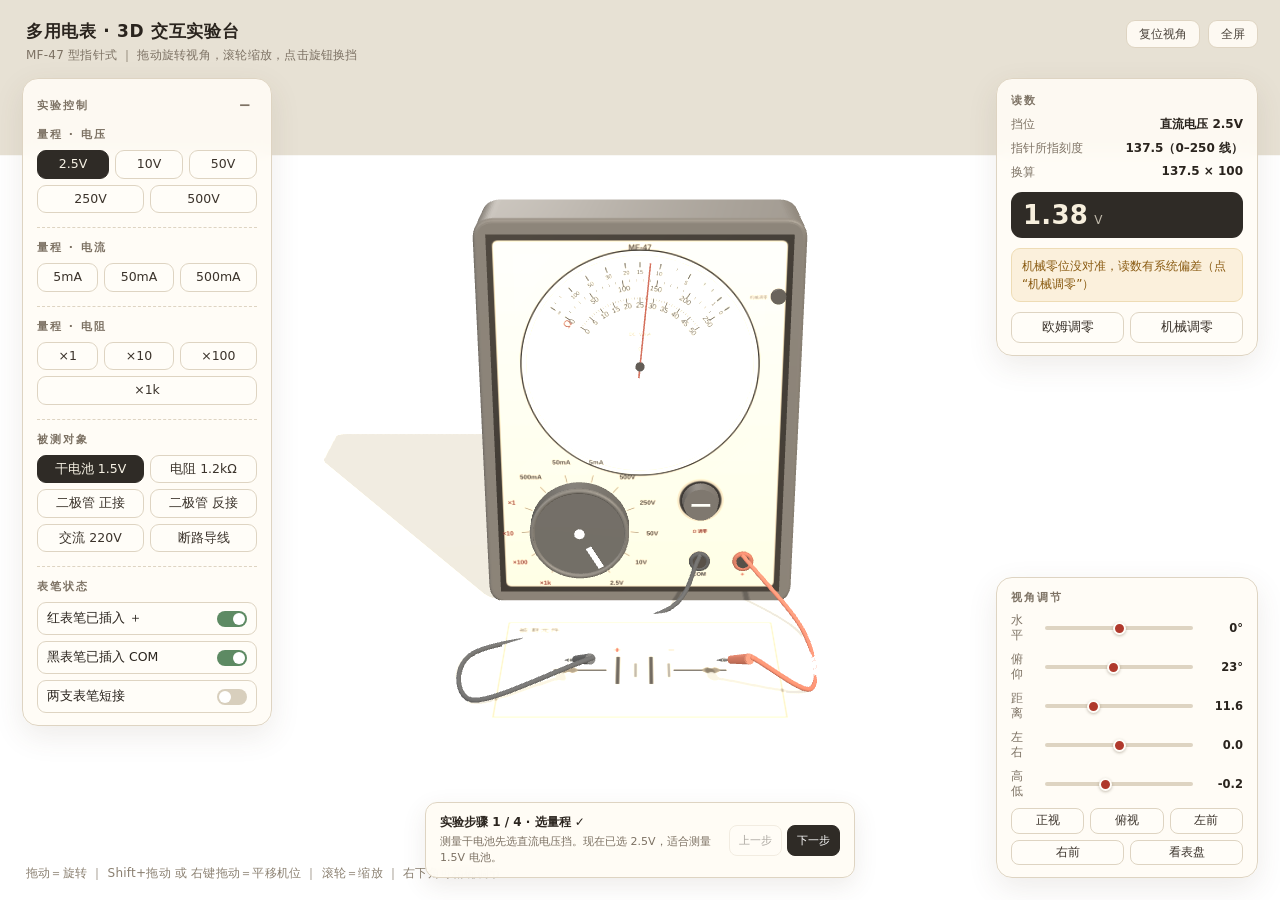
==== commit 6e096d6c: "Fix mobile multimeter panel overlap" ====
--- a/projects/multimeter/index.html
+++ b/projects/multimeter/index.html
@@ -92,7 +92,7 @@
   .panel.right{width:min(210px,54vw);top:auto;bottom:10px;right:10px;padding:10px;background:rgba(255,252,245,.95)}.panel.right .ro{gap:4px}.panel.right .line{font-size:10px}.panel.right .big{padding:8px 10px}.panel.right .big span{font-size:22px}.panel.right .status{font-size:10px;margin-top:6px;padding:6px 8px}.panel.right .act{margin-top:6px}.panel.right .act button{padding:7px 4px;font-size:10px}
   .panel.cam{display:none}.lesson{left:10px;bottom:10px;transform:none;width:calc(100vw - 240px);min-width:0;padding:8px 10px;gap:6px}.lesson-copy span{font-size:10px}.lesson-copy b{font-size:11px}.lesson-nav button{padding:6px 7px;font-size:10px}.hint{display:none}
 }
-@media (max-width:560px){.lesson{bottom:calc(210px + env(safe-area-inset-bottom));left:10px;width:calc(100vw - 20px)}.panel.right{bottom:10px;right:10px;width:calc(100vw - 20px);max-height:195px;overflow:auto}.panel.left{width:min(190px,53vw);max-height:calc(100dvh - 210px);bottom:auto}.panel.left:not(.collapsed){max-height:calc(100dvh - 230px)}.hud p{display:none}}
+@media (max-width:560px){.lesson{bottom:calc(210px + env(safe-area-inset-bottom));left:10px;width:calc(100vw - 20px)}.panel.right{bottom:10px;right:10px;width:calc(100vw - 20px);max-height:195px;overflow:auto}.panel.left{width:min(190px,53vw);max-height:42vh;bottom:auto}.panel.left:not(.collapsed){max-height:42vh}.hud p{display:none}}
 </style>
 </head>
 <body>
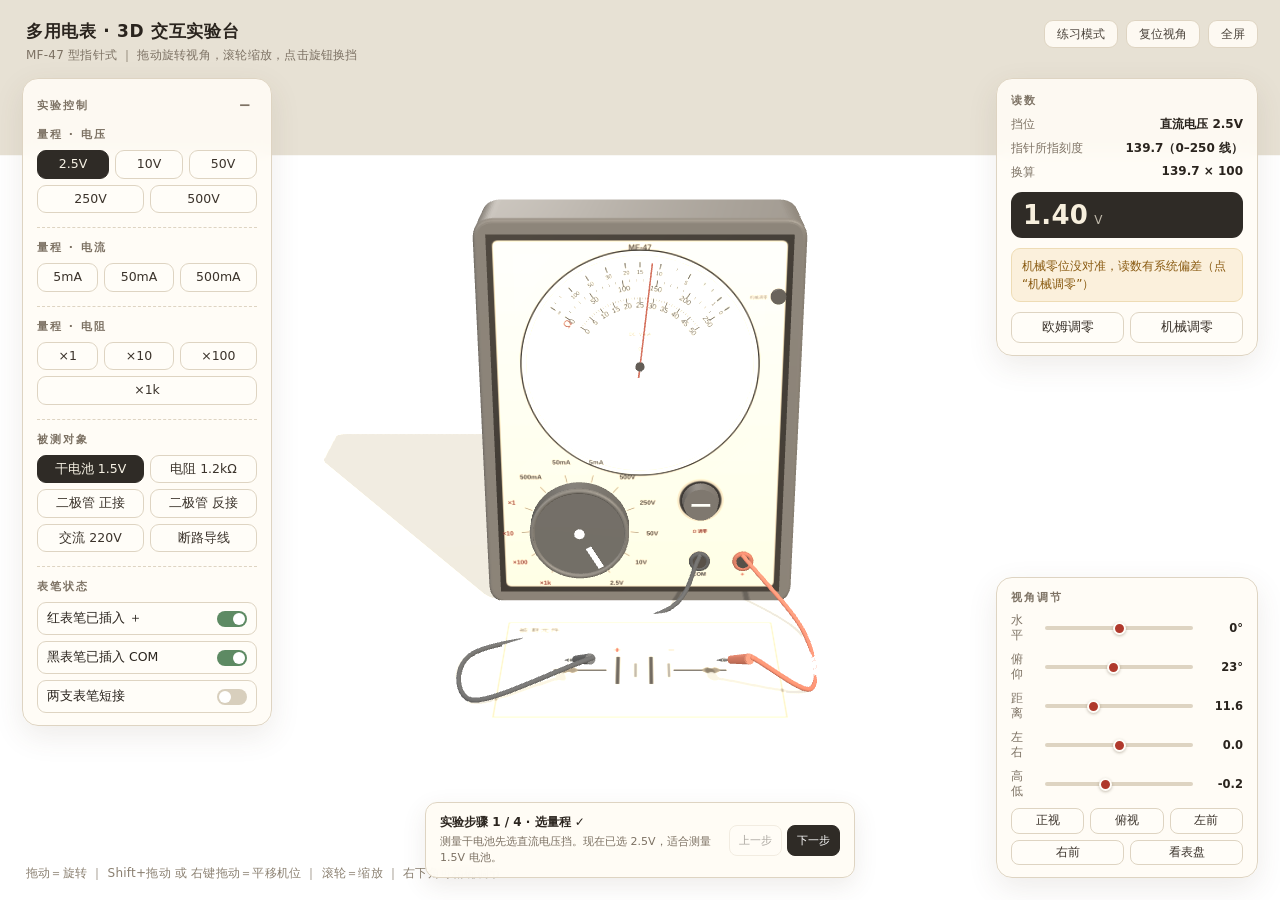
==== commit ebf616fa: "Add multimeter quiz mode and resync dev page with production" ====
--- a/projects/multimeter/index.html
+++ b/projects/multimeter/index.html
@@ -69,6 +69,29 @@
   background:#fffdf8;font:500 11.5px/1 var(--zh);color:#3b332b;cursor:pointer;transition:.15s}
 .presets button:hover{border-color:#b8a88c}
 .presets button.on{background:#2f2b26;border-color:#2f2b26;color:#f8f3e6}
+.quiz{position:fixed;top:18px;left:50%;transform:translateX(-50%);z-index:8;width:min(660px,calc(100vw - 470px));min-width:320px;padding:10px 14px 11px;border:1px solid var(--line);border-radius:14px;background:rgba(255,252,245,.95);backdrop-filter:blur(8px);box-shadow:0 8px 24px rgba(90,72,45,.12);display:none}
+body.quiz-on .quiz{display:block}
+body.quiz-on .lesson{display:none}
+.quiz-top{display:flex;align-items:center;gap:8px;margin-bottom:7px}
+.quiz-top b{font-size:12px;flex:none}
+.quiz-q{flex:1;min-width:0;font-size:11.5px;line-height:1.4;color:var(--ink)}
+.quiz-nav{display:flex;gap:5px;flex:none}
+.quiz-nav button{border:1px solid var(--line);border-radius:8px;background:#fffdf8;color:var(--ink);padding:6px 8px;font:500 11px var(--zh);cursor:pointer}
+.quiz-nav .quiz-next{background:#2f2b26;color:#fff;border-color:#2f2b26}
+.quiz-ans{display:flex;align-items:center;gap:7px}
+.quiz-ans label{font-size:11.5px;color:var(--muted);flex:none}
+.quiz-ans input{flex:0 1 150px;min-width:70px;padding:7px 9px;border:1px solid var(--line);border-radius:8px;background:#fff;font:600 13px var(--zh);color:var(--ink);outline:none}
+.quiz-ans input:focus{border-color:#b0392c}
+.quiz-ans em{font-style:normal;font-size:12px;color:var(--muted);width:24px;flex:none}
+.quiz-ans .quiz-submit{border:0;border-radius:8px;background:#b0392c;color:#fff;padding:8px 12px;font:600 11.5px var(--zh);cursor:pointer;white-space:nowrap}
+.quiz-res{flex:1;min-width:0;font-size:11.5px;line-height:1.45}
+.quiz-res.ok{color:#3f5c34}
+.quiz-res.bad{color:#a03225}
+.quiz-hist{display:flex;gap:3px;margin-left:auto;flex:none;align-items:center}
+.quiz-hist b{font-size:11px;color:var(--muted);font-weight:500;margin-right:2px}
+.quiz-hist i{font-style:normal;width:18px;height:18px;border-radius:50%;display:flex;align-items:center;justify-content:center;font-size:10px;background:#e7e0d2;color:var(--muted)}
+.quiz-hist i.ok{background:#d9e5cf;color:#3f5c34}
+.quiz-hist i.bad{background:#f3d2cc;color:#a03225}
 .hint{position:fixed;left:26px;bottom:18px;z-index:5;font-size:12px;color:#8b8071;letter-spacing:.02em;pointer-events:none}
 .toast{position:fixed;left:50%;bottom:64px;transform:translate(-50%,14px);z-index:20;max-width:70vw;
   padding:10px 18px;border-radius:11px;background:rgba(42,36,30,.92);color:#fdf6e7;font-size:13px;
@@ -91,8 +114,9 @@
   .panel.left.collapsed{width:42px;padding:8px}.panel.left.collapsed .panel-title{margin:0;justify-content:center}
   .panel.right{width:min(210px,54vw);top:auto;bottom:10px;right:10px;padding:10px;background:rgba(255,252,245,.95)}.panel.right .ro{gap:4px}.panel.right .line{font-size:10px}.panel.right .big{padding:8px 10px}.panel.right .big span{font-size:22px}.panel.right .status{font-size:10px;margin-top:6px;padding:6px 8px}.panel.right .act{margin-top:6px}.panel.right .act button{padding:7px 4px;font-size:10px}
   .panel.cam{display:none}.lesson{left:10px;bottom:10px;transform:none;width:calc(100vw - 240px);min-width:0;padding:8px 10px;gap:6px}.lesson-copy span{font-size:10px}.lesson-copy b{font-size:11px}.lesson-nav button{padding:6px 7px;font-size:10px}.hint{display:none}
-}
-@media (max-width:560px){.lesson{bottom:calc(210px + env(safe-area-inset-bottom));left:10px;width:calc(100vw - 20px)}.panel.right{bottom:10px;right:10px;width:calc(100vw - 20px);max-height:195px;overflow:auto}.panel.left{width:min(190px,53vw);max-height:42vh;bottom:auto}.panel.left:not(.collapsed){max-height:42vh}.hud p{display:none}}
+  .quiz{top:46px;left:10px;transform:none;width:calc(100vw - 20px);min-width:0;padding:8px 10px}.quiz-ans{flex-wrap:wrap}.quiz-ans input{flex:1 1 90px}.quiz-hist{margin-left:0}
+}
+@media (max-width:560px){.lesson{bottom:calc(210px + env(safe-area-inset-bottom));left:10px;width:calc(100vw - 20px)}.quiz{top:auto;bottom:calc(205px + env(safe-area-inset-bottom));left:10px;transform:none;width:calc(100vw - 20px)}.quiz-ans{flex-wrap:wrap}.quiz-ans input{flex:1 1 90px}.quiz-hist{margin-left:0}.panel.right{bottom:10px;right:10px;width:calc(100vw - 20px);max-height:195px;overflow:auto}.panel.left{width:min(190px,53vw);max-height:42vh;bottom:auto}.panel.left:not(.collapsed){max-height:42vh}.hud p{display:none}}
 </style>
 </head>
 <body>
@@ -104,6 +128,7 @@
 </div>
 
 <div class="tools">
+  <button id="btnQuiz">练习模式</button>
   <button id="btnReset">复位视角</button>
   <button id="btnFull">全屏</button>
 </div>
@@ -169,6 +194,19 @@
 
 <div class="hint">拖动＝旋转 ｜ Shift+拖动 或 右键拖动＝平移机位 ｜ 滚轮＝缩放 ｜ 右下角可精确调节</div>
 <div class="lesson" aria-live="polite"><div class="lesson-copy"><b id="lessonTitle">实验步骤 1 / 4</b><span id="lessonText"></span></div><div class="lesson-nav"><button id="lessonPrev" type="button">上一步</button><button id="lessonNext" class="lesson-next" type="button">下一步</button></div></div>
+<div class="quiz" id="quizBar" aria-live="polite">
+  <div class="quiz-top"><b id="quizNo">练习 第 1 题</b><span class="quiz-q" id="quizQ"></span>
+    <span class="quiz-nav"><button id="quizSkip" type="button">跳过</button><button id="quizGo" class="quiz-next" type="button">下一题</button></span>
+  </div>
+  <div class="quiz-ans">
+    <label for="quizInput">你的读数</label>
+    <input id="quizInput" type="text" inputmode="decimal" placeholder="如 1.50 / 47000 / 47k" autocomplete="off">
+    <em id="quizUnit">V</em>
+    <button id="quizSubmit" class="quiz-submit" type="button">提交判分</button>
+    <span class="quiz-res" id="quizRes">提交后在这里看逐项判分</span>
+    <span class="quiz-hist" id="quizHist"><b>记录</b></span>
+  </div>
+</div>
 <div class="toast" id="toast"></div>
 
 <script>
@@ -1083,6 +1121,82 @@
   else if(e.key.toLowerCase()==='h')$('btnReset').click();
 });
 
+/* ---------- 练习判分 ---------- */
+const QUIZ_POOL = ['batt', 'res', 'diodeF'];
+const RES_POOL = [120, 470, 1200, 4700, 15000, 47000];
+const quiz = {n:0, hist:[], cur:null};
+function fmtRes(r){ return r >= 1000 ? (r/1000) + ' kΩ' : r + ' Ω'; }
+function quizValue(t){
+  if(t === 'batt') return {v:1.5, unit:'V', tol:0.08, ask:'测量干电池电压，读出电压值'};
+  if(t === 'diodeF') return {v:420, unit:'Ω', tol:130, ask:'正向测量二极管，读出它的正向电阻'};
+  const r = RES_POOL[Math.floor(Math.random()*RES_POOL.length)];
+  return {v:r, unit:'Ω', tol:r*0.06 + 3, ask:'用电阻挡测量一只定值电阻，读出阻值', res:r};
+}
+function setQuizRes(res){
+  const el = $('quizRes');
+  el.className = 'quiz-res' + (res ? (res.pass ? ' ok' : ' bad') : '');
+  el.textContent = res ? res.text : '提交后在这里看逐项判分';
+}
+function newQuestion(){
+  let t;
+  do { t = QUIZ_POOL[Math.floor(Math.random()*QUIZ_POOL.length)]; } while(quiz.cur && t === quiz.cur.type);
+  const q = quizValue(t);
+  q.type = t;
+  if(q.res !== undefined){
+    TARGETS.res.r = q.res; TARGETS.res.sub = fmtRes(q.res);
+    const b = document.querySelector('#gT button[data-k="res"]');
+    if(b) b.textContent = '电阻 ' + fmtRes(q.res);
+  }
+  quiz.cur = q;
+  quiz.n++;
+  $('quizNo').textContent = '练习 第 ' + quiz.n + ' 题';
+  $('quizQ').textContent = q.ask;
+  $('quizUnit').textContent = q.unit;
+  $('quizInput').value = '';
+  setQuizRes(null);
+  setTarget(t);
+}
+function parseReading(s){
+  s = String(s).trim().replace(/[ΩVΩv]/g, '');
+  const m = s.match(/^([0-9.]+)\s*(k|K|千)?$/);
+  if(!m) return NaN;
+  const v = parseFloat(m[1]);
+  return isFinite(v) ? (m[2] ? v*1000 : v) : NaN;
+}
+function submitQuiz(){
+  if(!quiz.cur) return;
+  const q = quiz.cur, r = RANGES[state.range];
+  const res = computeTarget();
+  const cType = r.kind === (q.type === 'batt' ? 'V' : 'R');
+  const plugged = state.plugged.red && state.plugged.black;
+  const cNorm = plugged && !(r.kind === 'R' && !state.ohmZero);
+  const cRange = !res.warn && res.f >= 0.15 && res.f <= 0.95;
+  const val = parseReading($('quizInput').value);
+  const cRead = isFinite(val) && Math.abs(val - q.v) <= q.tol;
+  const score = (cType?2:0) + (cNorm?2:0) + (cRange?2:0) + (cRead?4:0);
+  const marks = [['挡位', cType], ['规范', cNorm], ['量程', cRange], ['读数', cRead]]
+    .map(([n, ok]) => n + (ok ? '✓' : '✗')).join(' ');
+  const hints = [];
+  if(!cNorm) hints.push(cType && r.kind === 'R' && !state.ohmZero ? '电阻挡要先短接表笔调零' : '先插好红黑表笔');
+  if(!cRange) hints.push('换一挡让指针指到刻度中段（15%~95%）');
+  if(!cRead) hints.push('正确值约 ' + fmtRes(q.v) + (q.unit === 'V' ? '' : ''));
+  setQuizRes({pass: score >= 6, text: marks + ' → ' + score + '/10' + (hints.length ? '（' + hints.join('；') + '）' : ' 做得漂亮')});
+  quiz.hist.push(score >= 6);
+  const chips = quiz.hist.slice(-8).map(ok => '<i class="' + (ok ? 'ok' : 'bad') + '">' + (ok ? '✓' : '✗') + '</i>').join('');
+  const nPass = quiz.hist.filter(Boolean).length;
+  $('quizHist').innerHTML = '<b>记录 ' + nPass + '/' + quiz.hist.length + '</b>' + chips;
+  toast('本题得分 ' + score + '/10');
+}
+$('quizSubmit').onclick = submitQuiz;
+$('quizGo').onclick = newQuestion;
+$('quizSkip').onclick = newQuestion;
+$('quizInput').addEventListener('keydown', e=>{ if(e.key === 'Enter') submitQuiz(); });
+$('btnQuiz').onclick = ()=>{
+  const on = document.body.classList.toggle('quiz-on');
+  $('btnQuiz').textContent = on ? '退出练习' : '练习模式';
+  if(on && !quiz.cur) newQuestion();
+};
+
 const clock = new THREE.Clock();
 function loop(){
   const dt = Math.min(0.033, clock.getDelta());
@@ -1129,6 +1243,7 @@
 if(_x !== null) VIEW.target.x = Math.max(PAN.x[0], Math.min(PAN.x[1], +_x));
 if(_y !== null) VIEW.target.y = Math.max(PAN.y[0], Math.min(PAN.y[1], +_y));
 placeCamera(); syncCam();
+if(_q.get('quiz') === '1') $('btnQuiz').click();
 needleDeg = 55; needleGroup.rotation.z = 55 * D2R;
 loop();
 </script>
